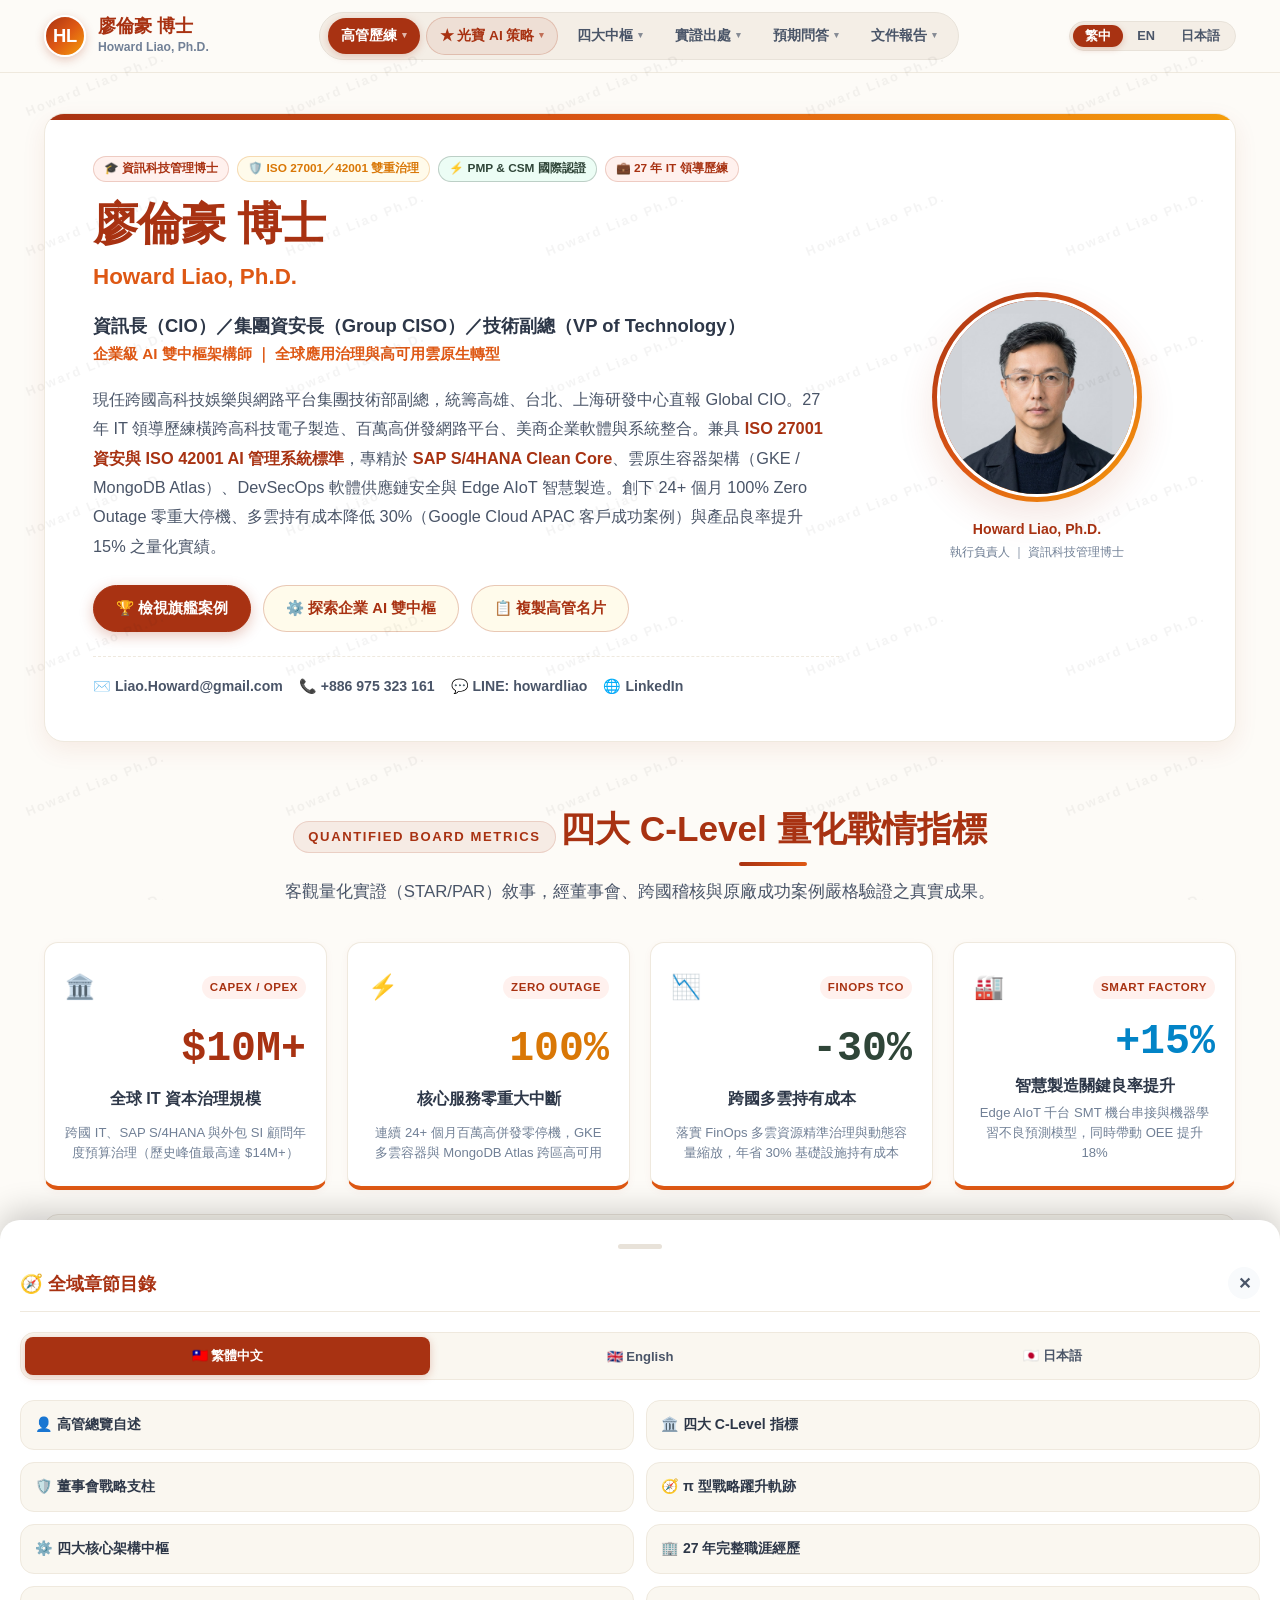
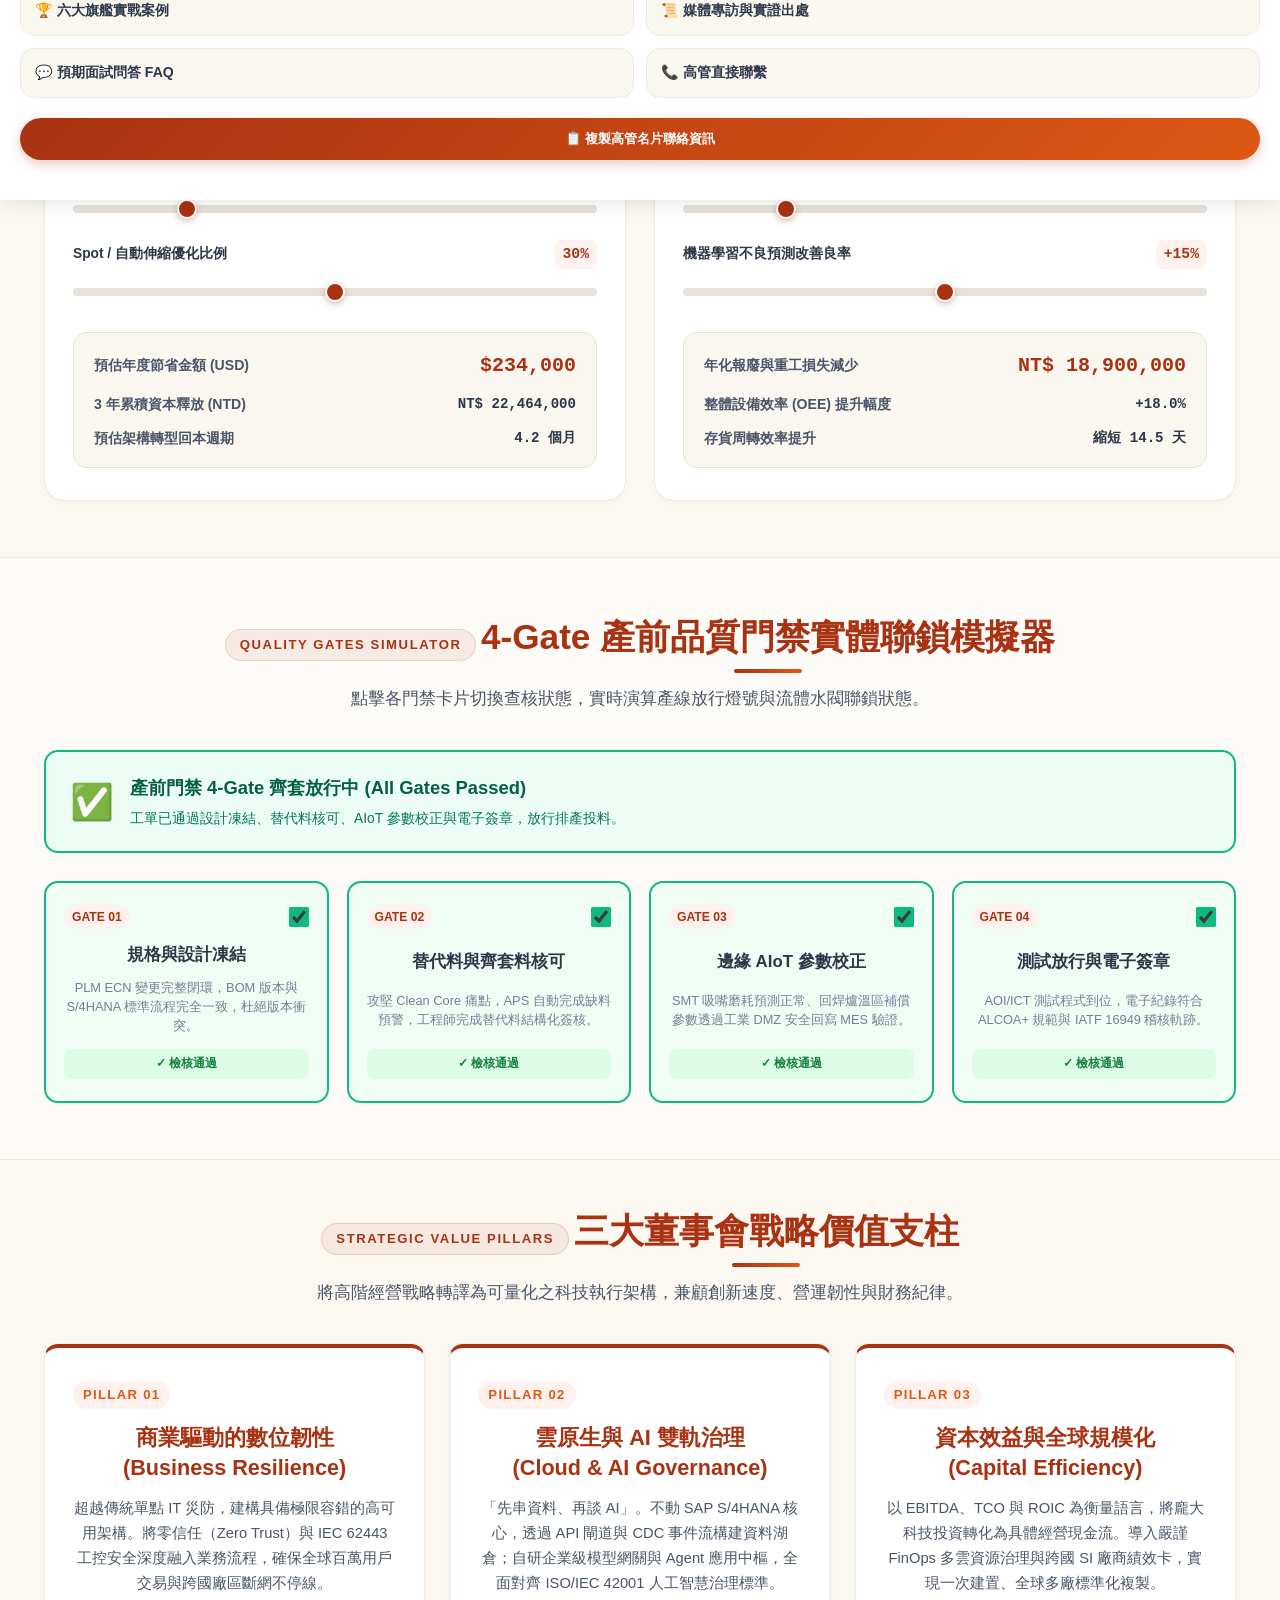
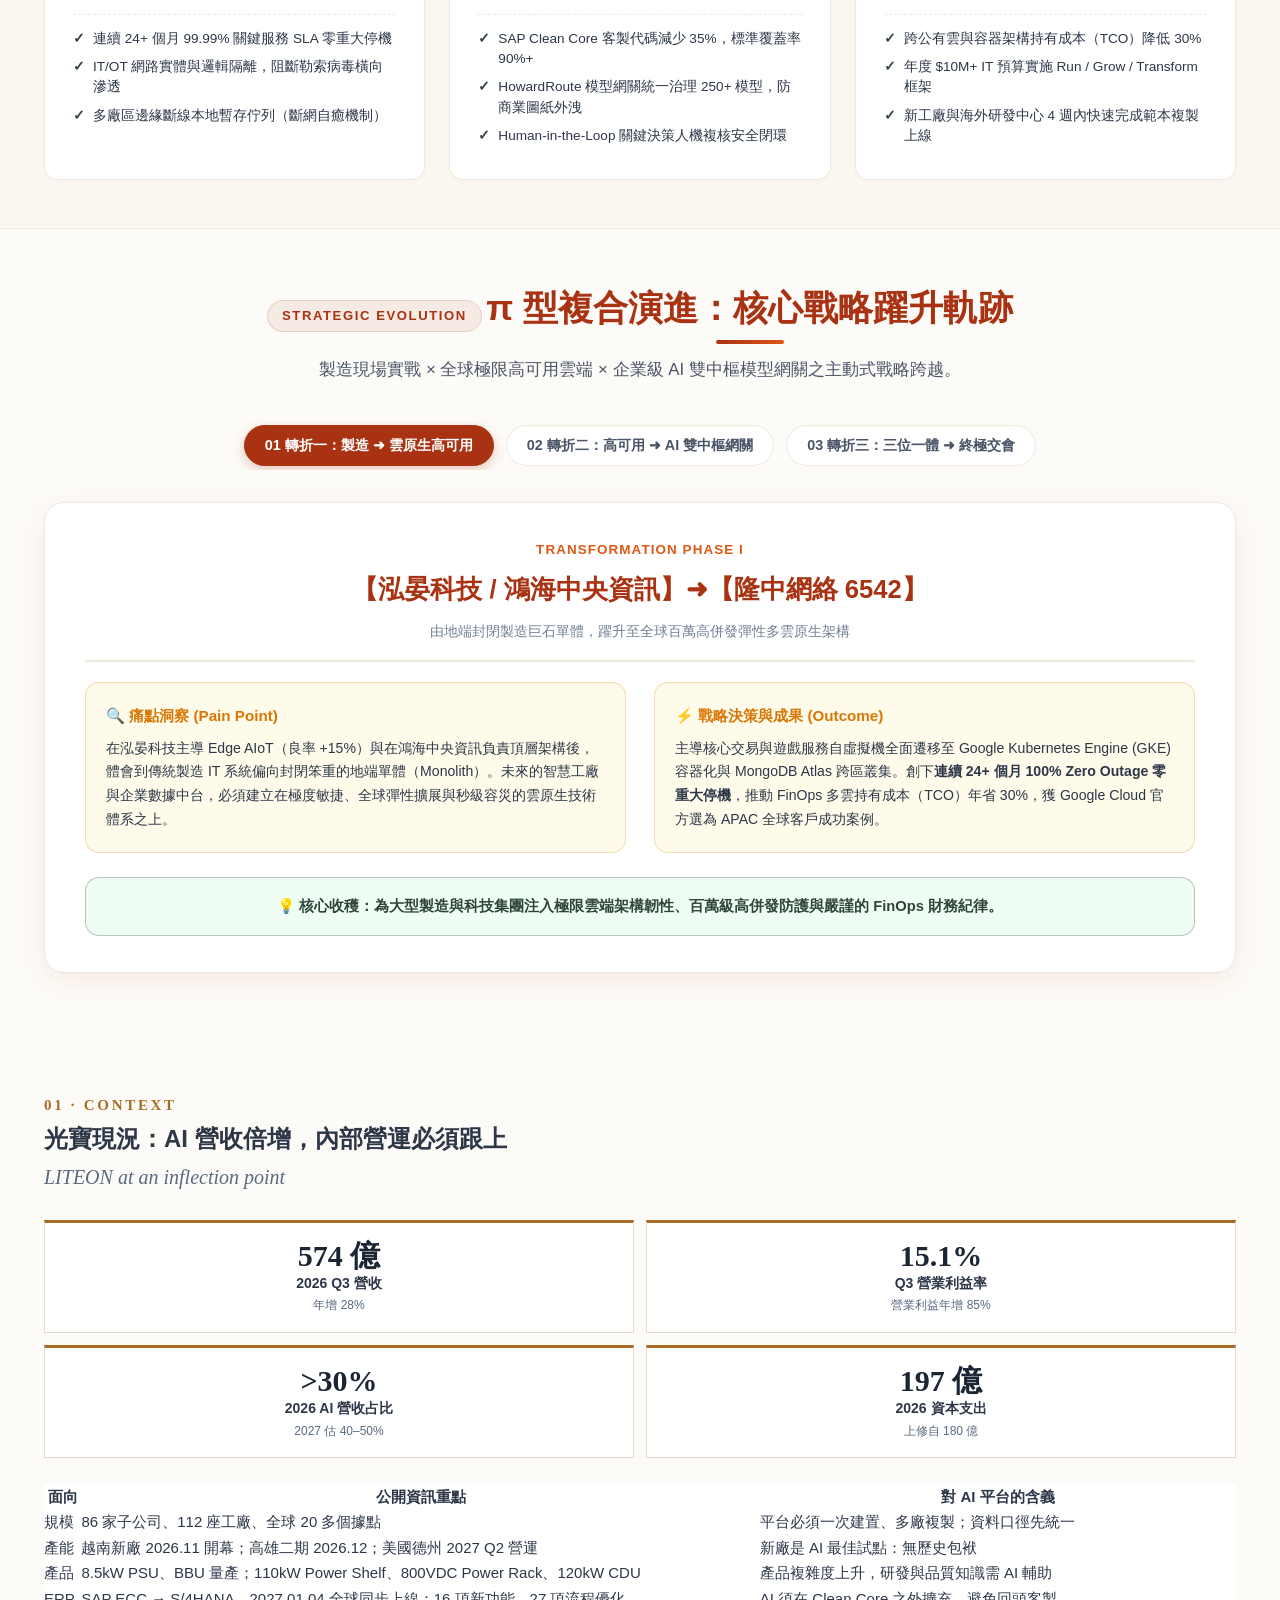
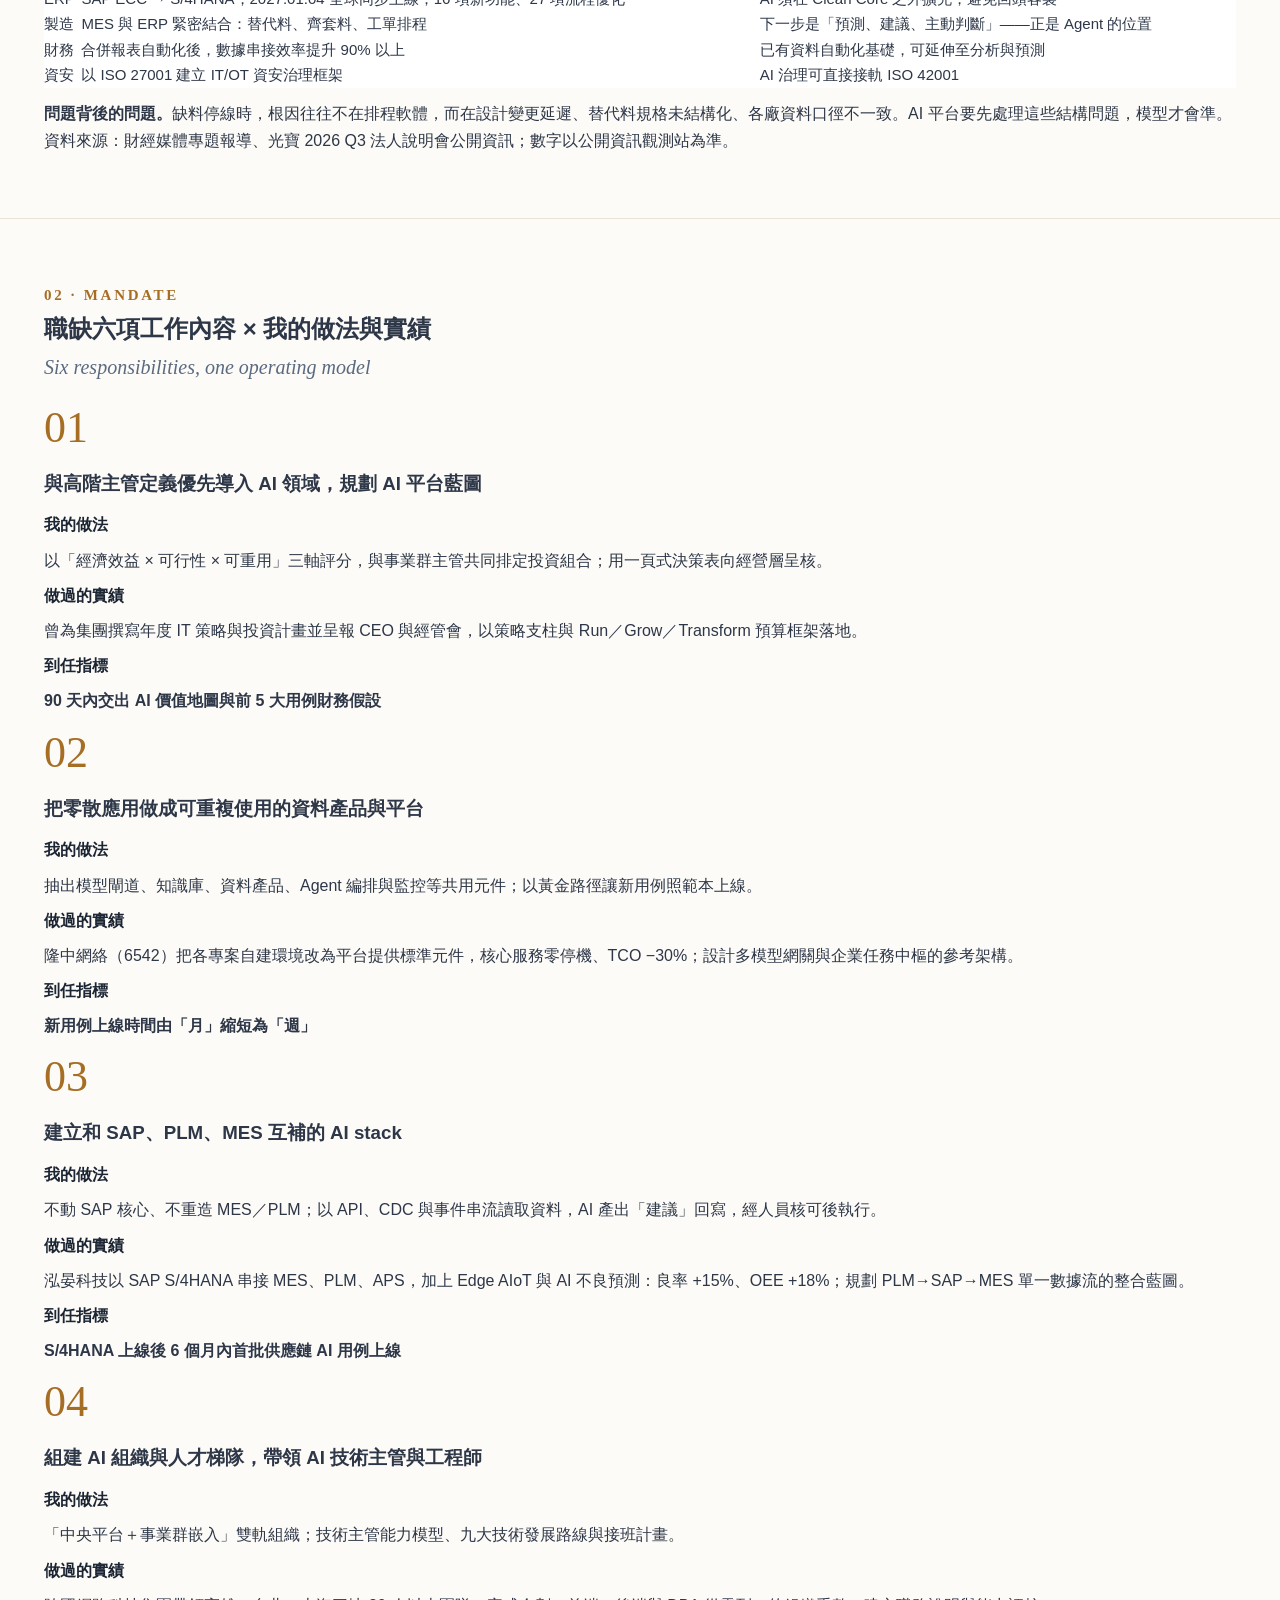
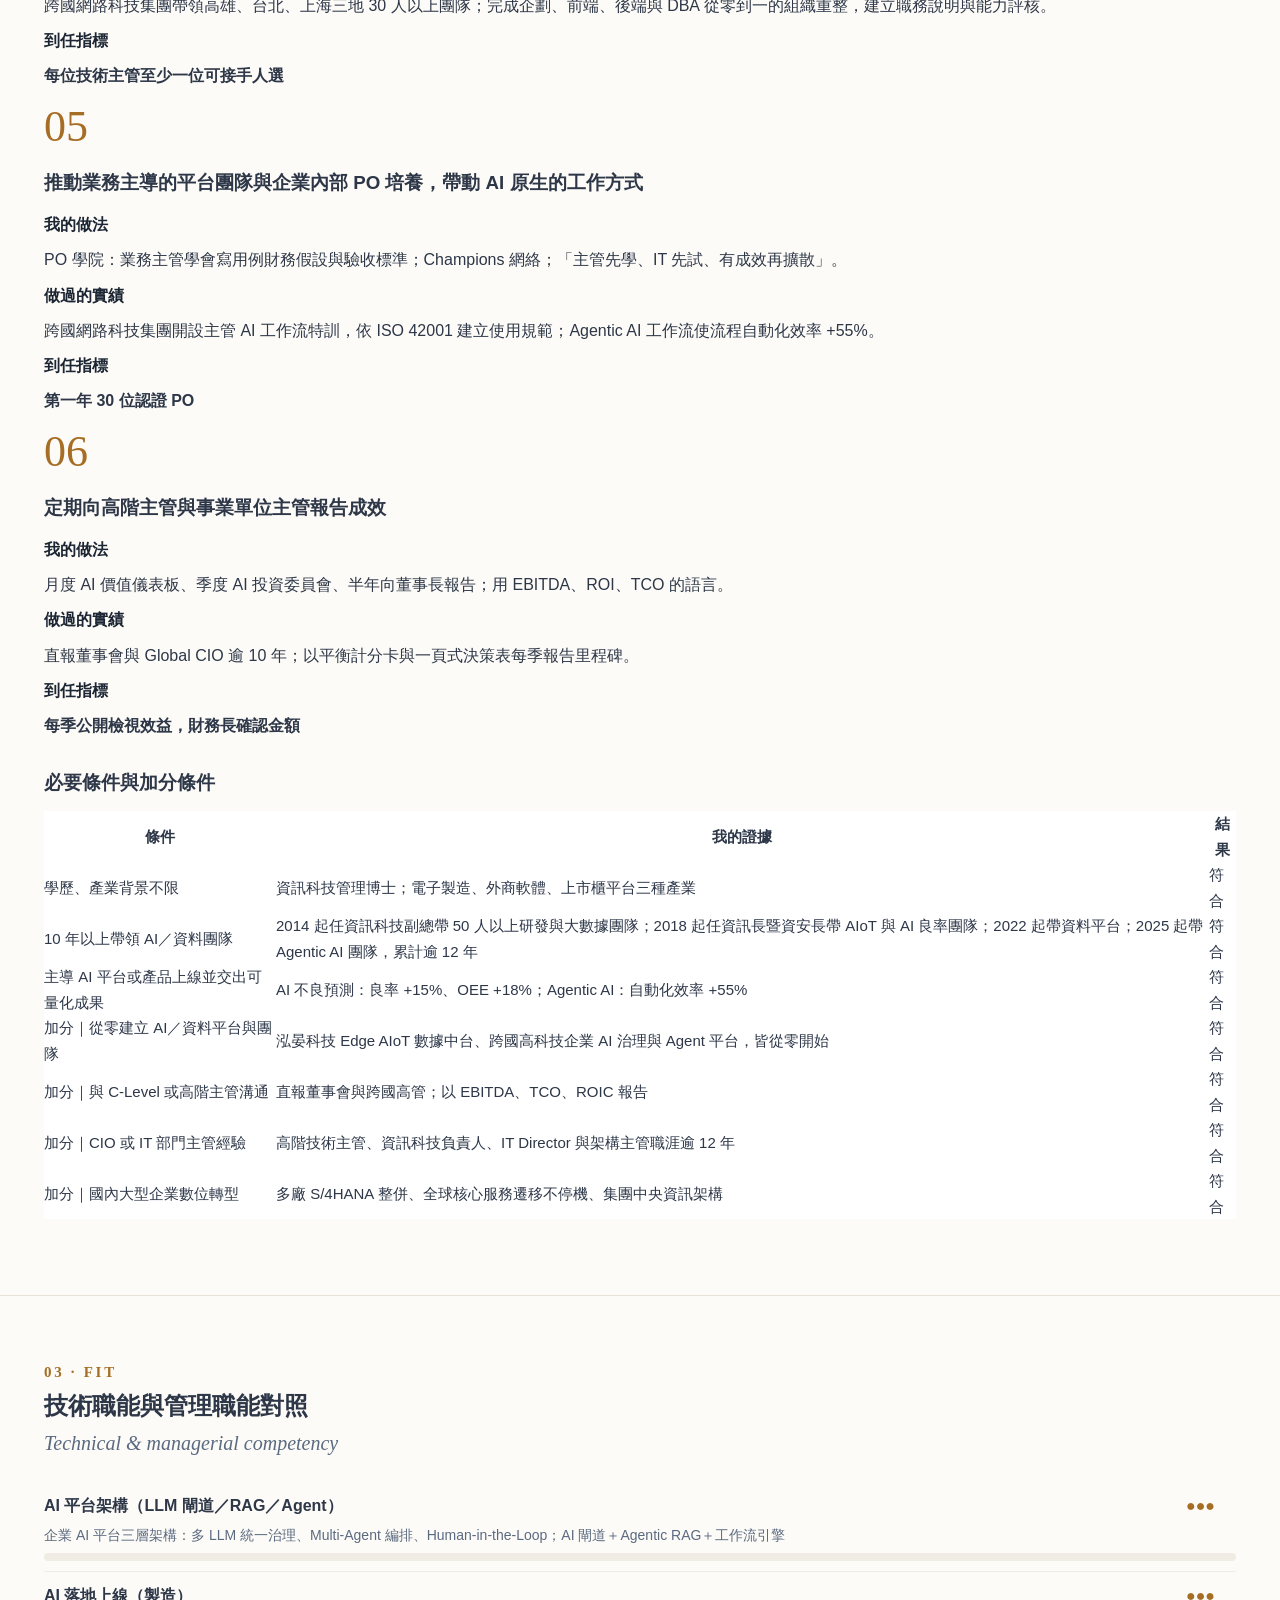
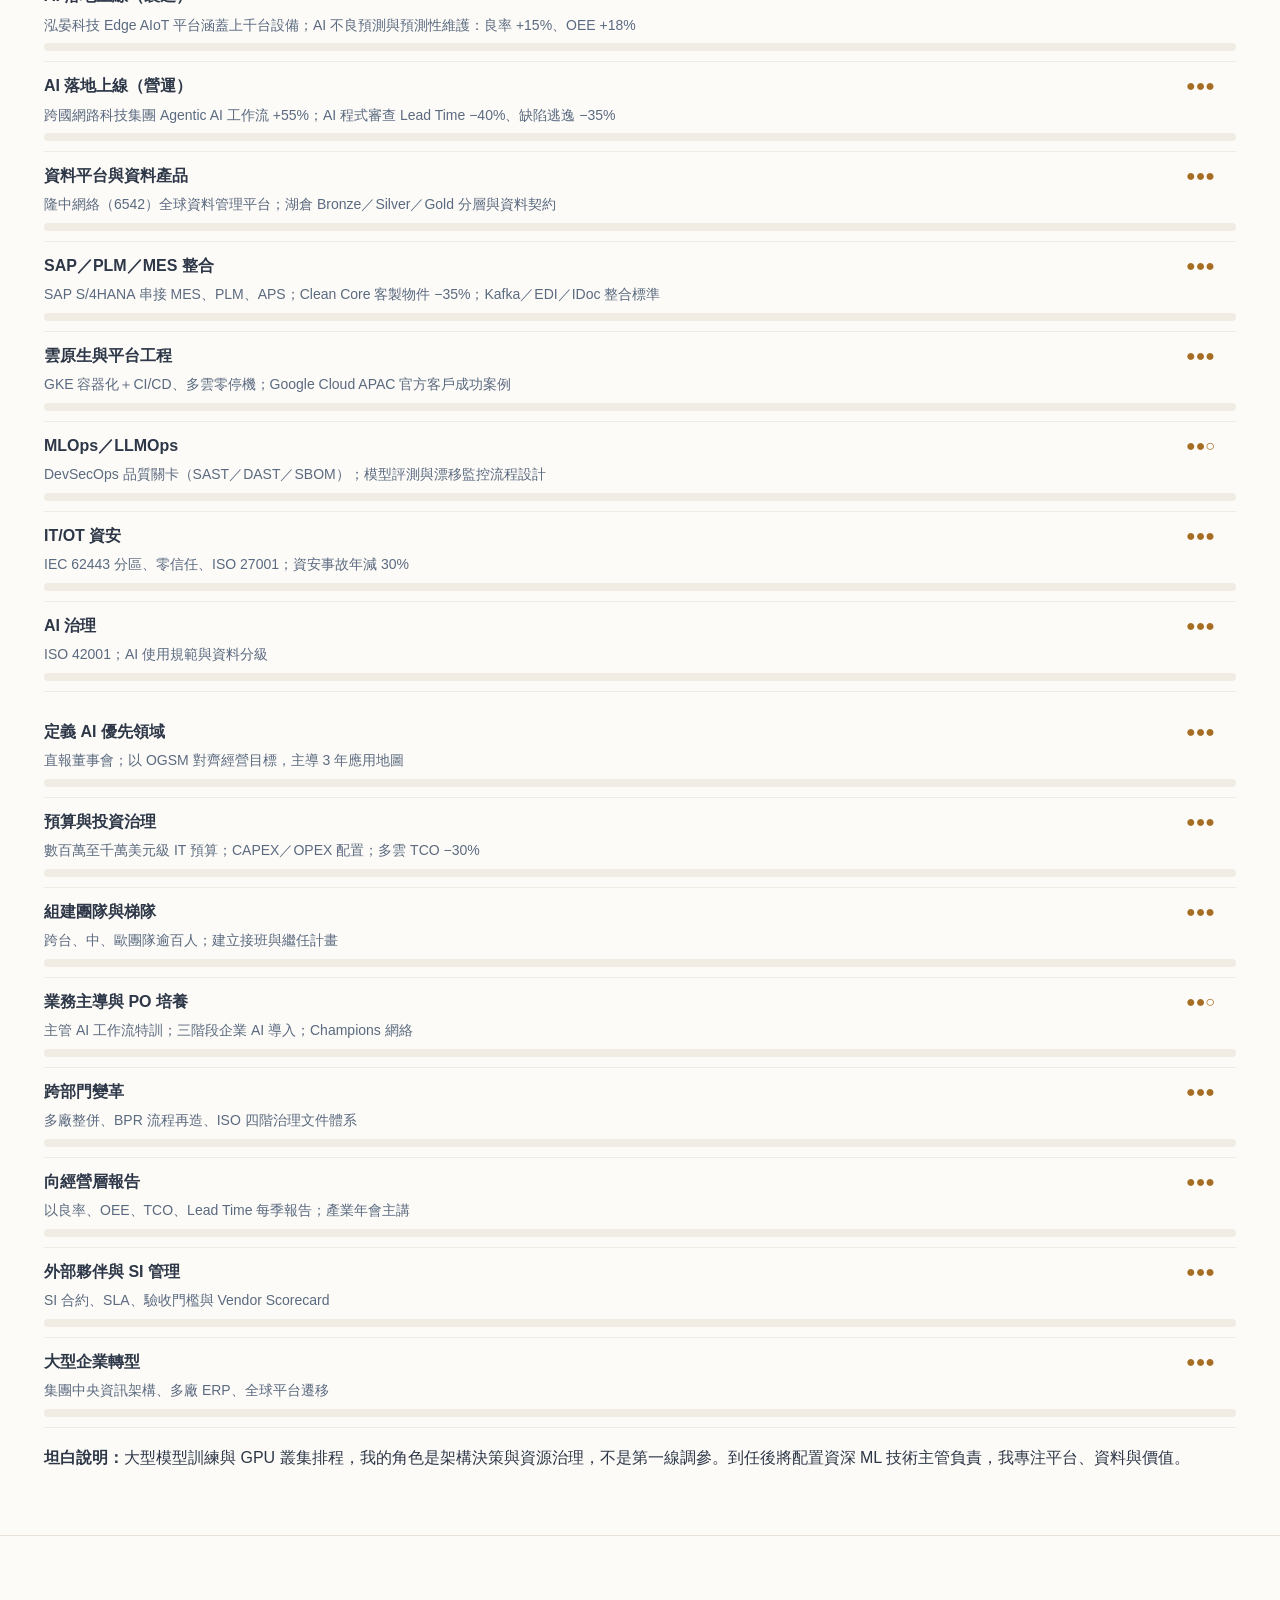
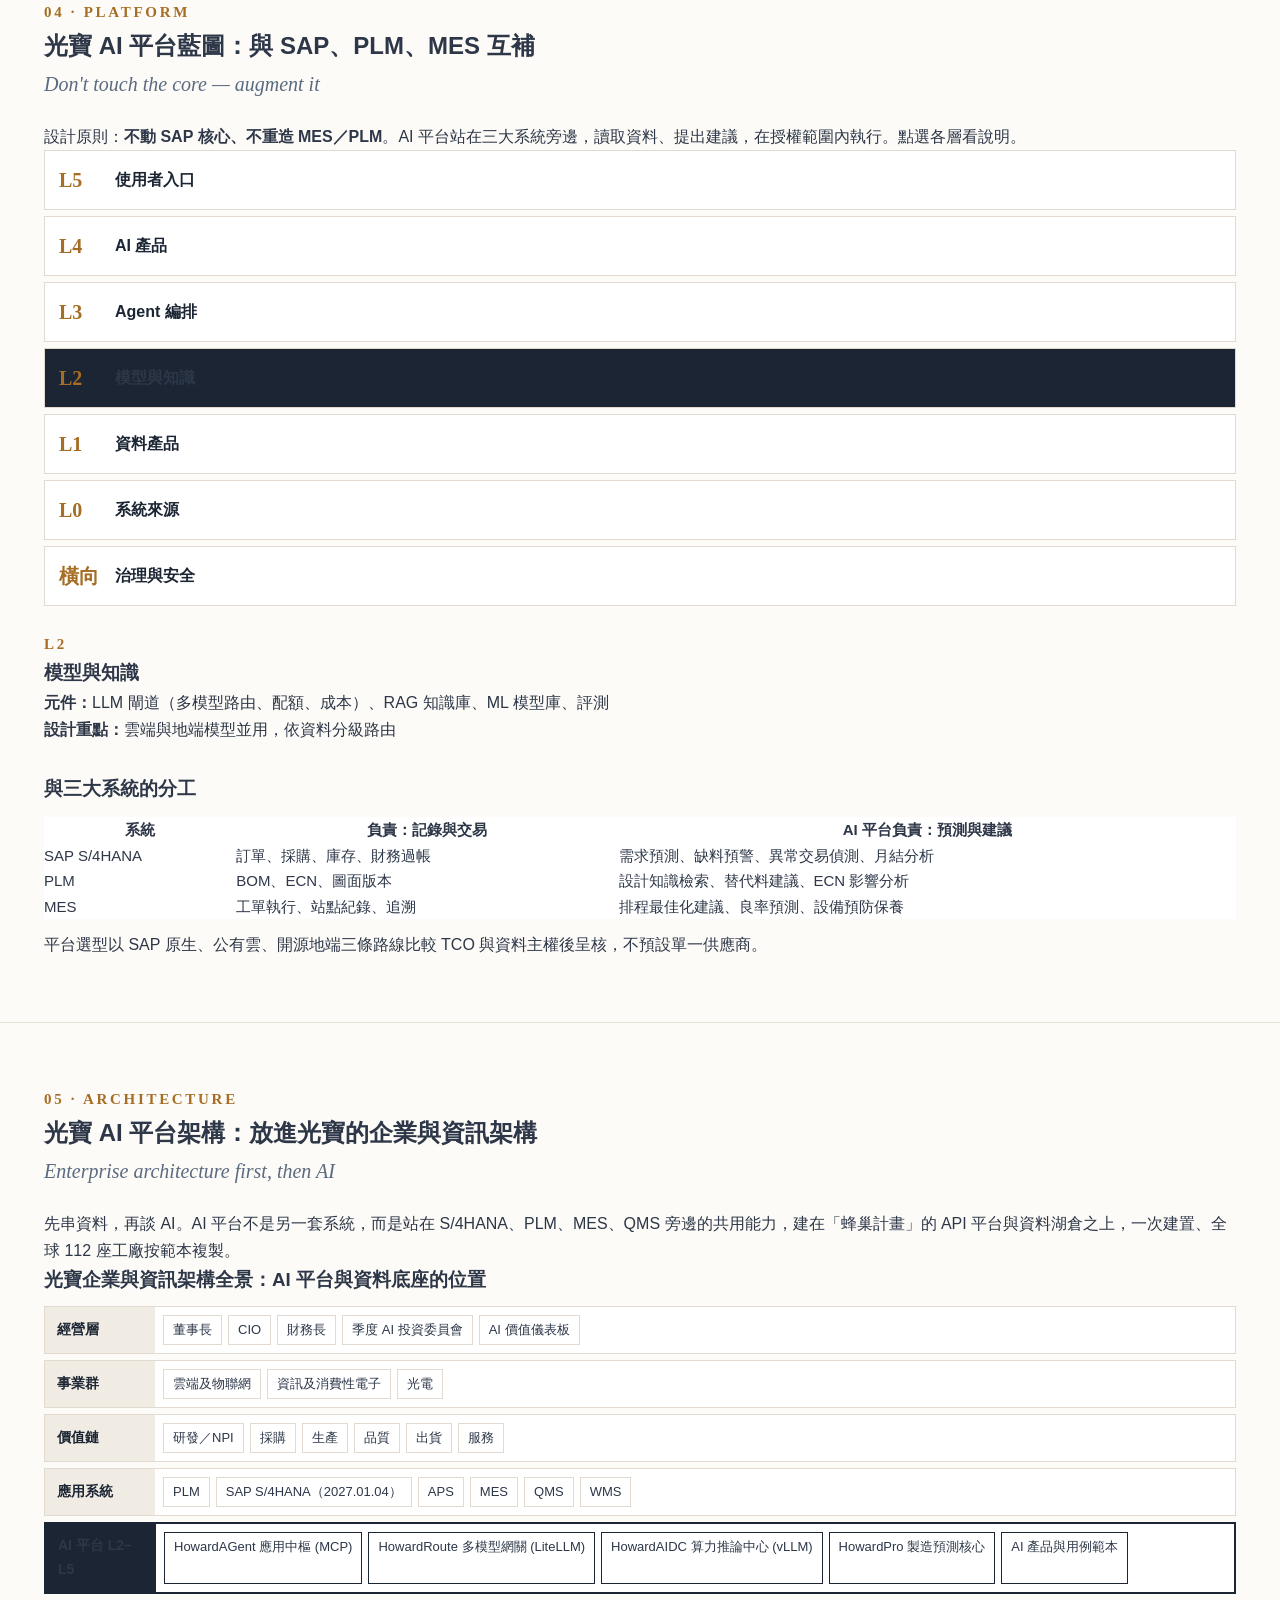
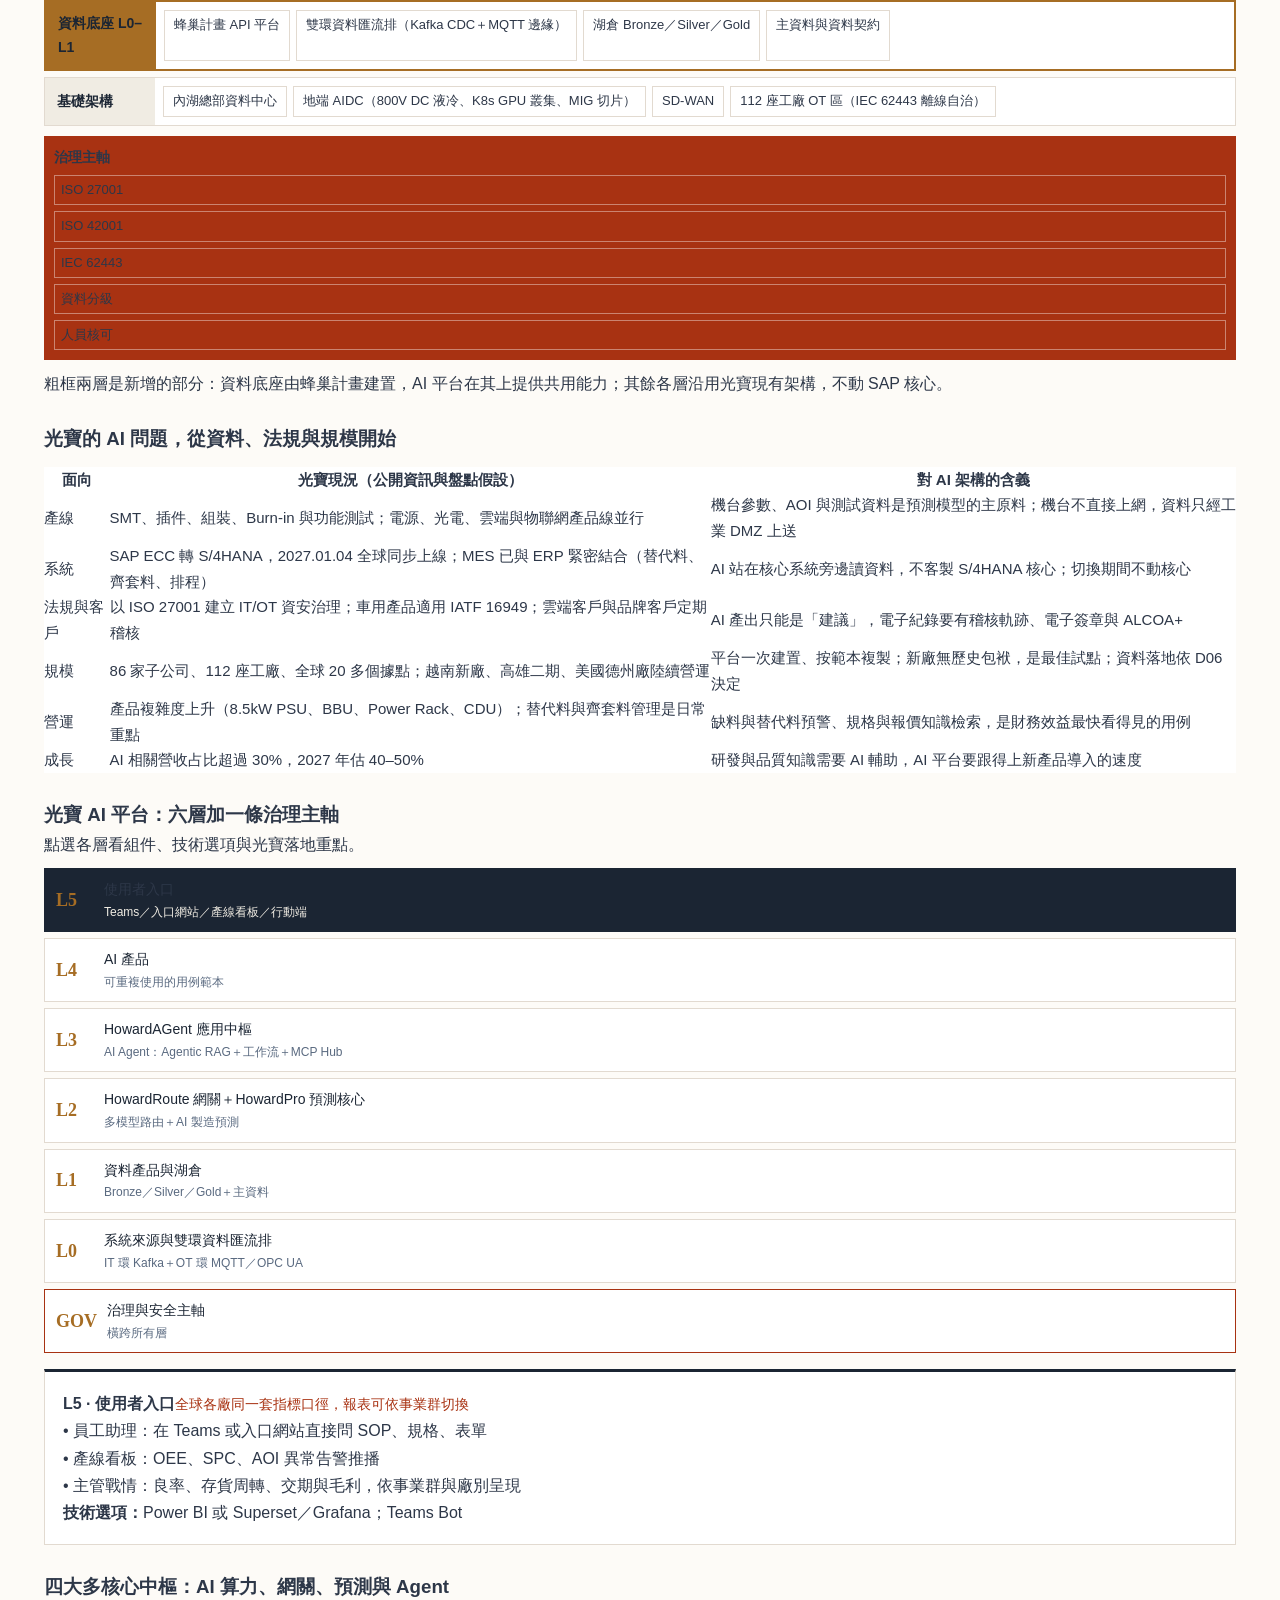
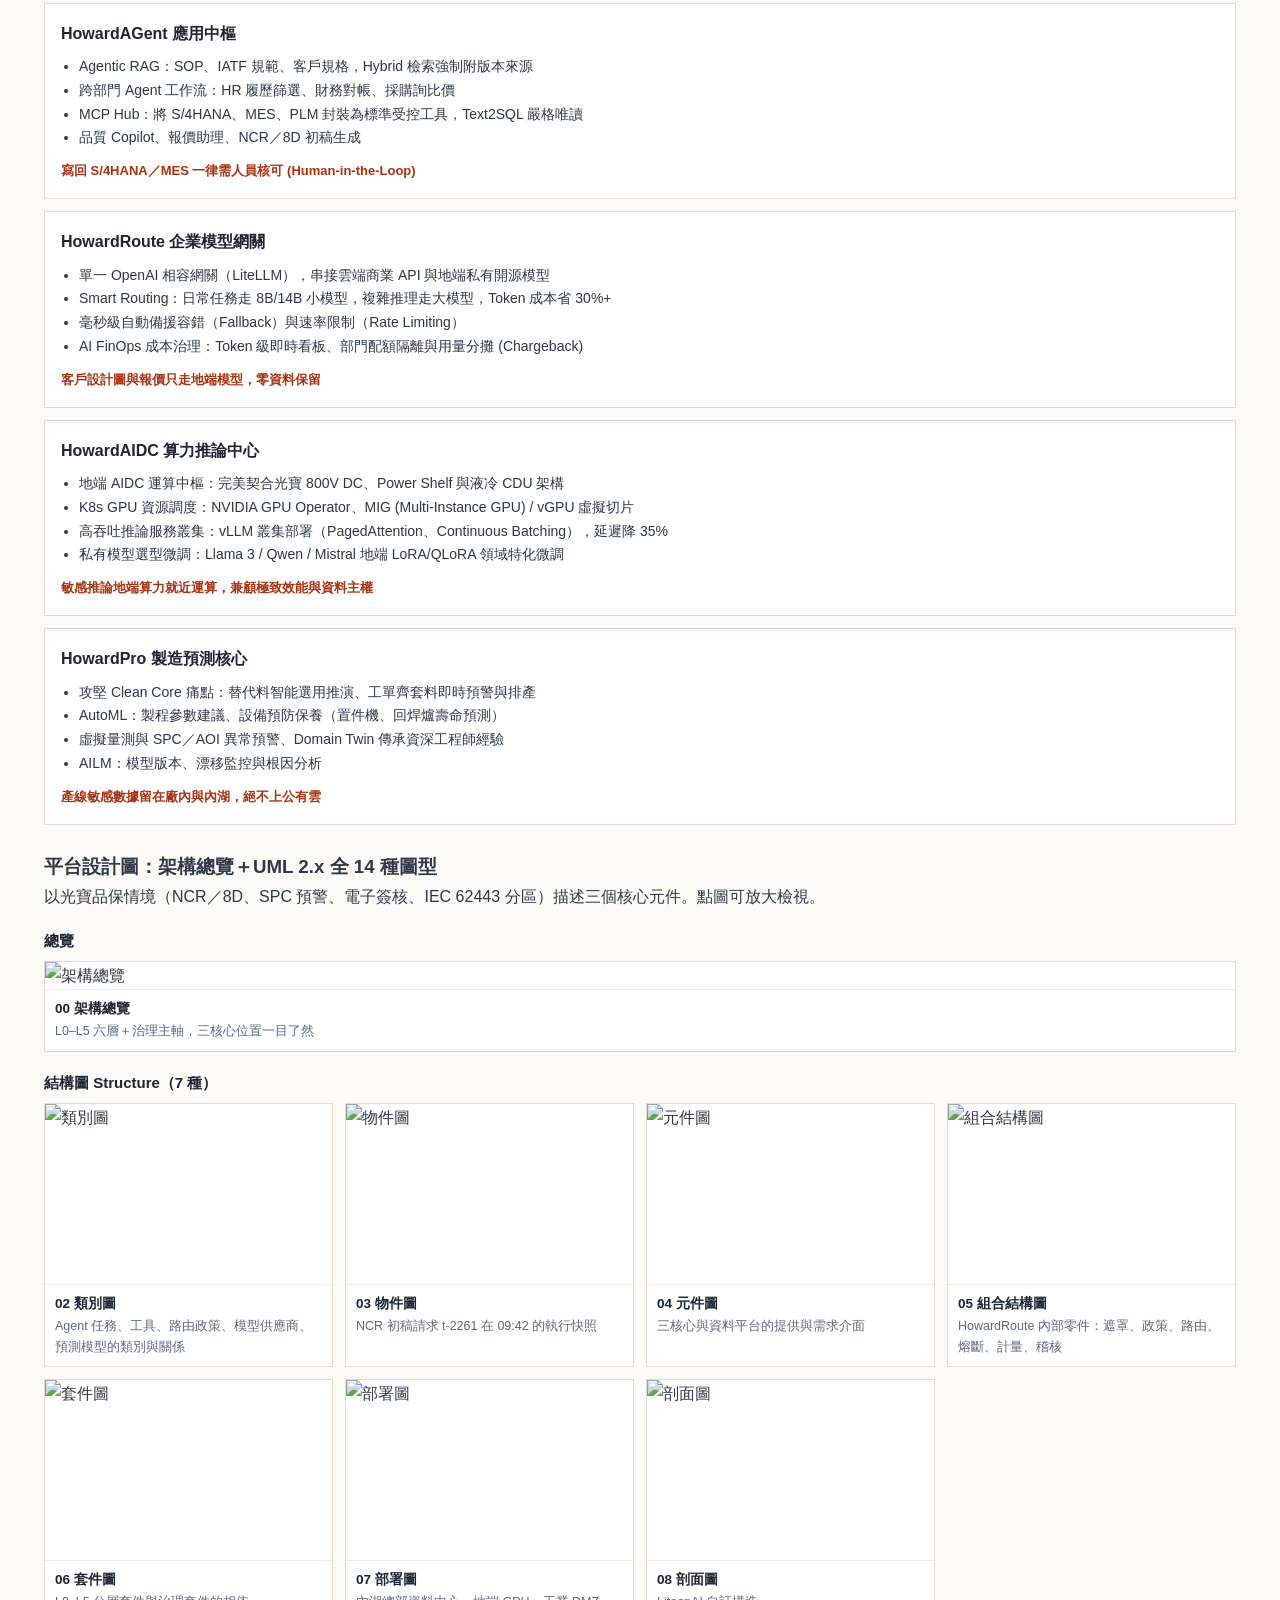
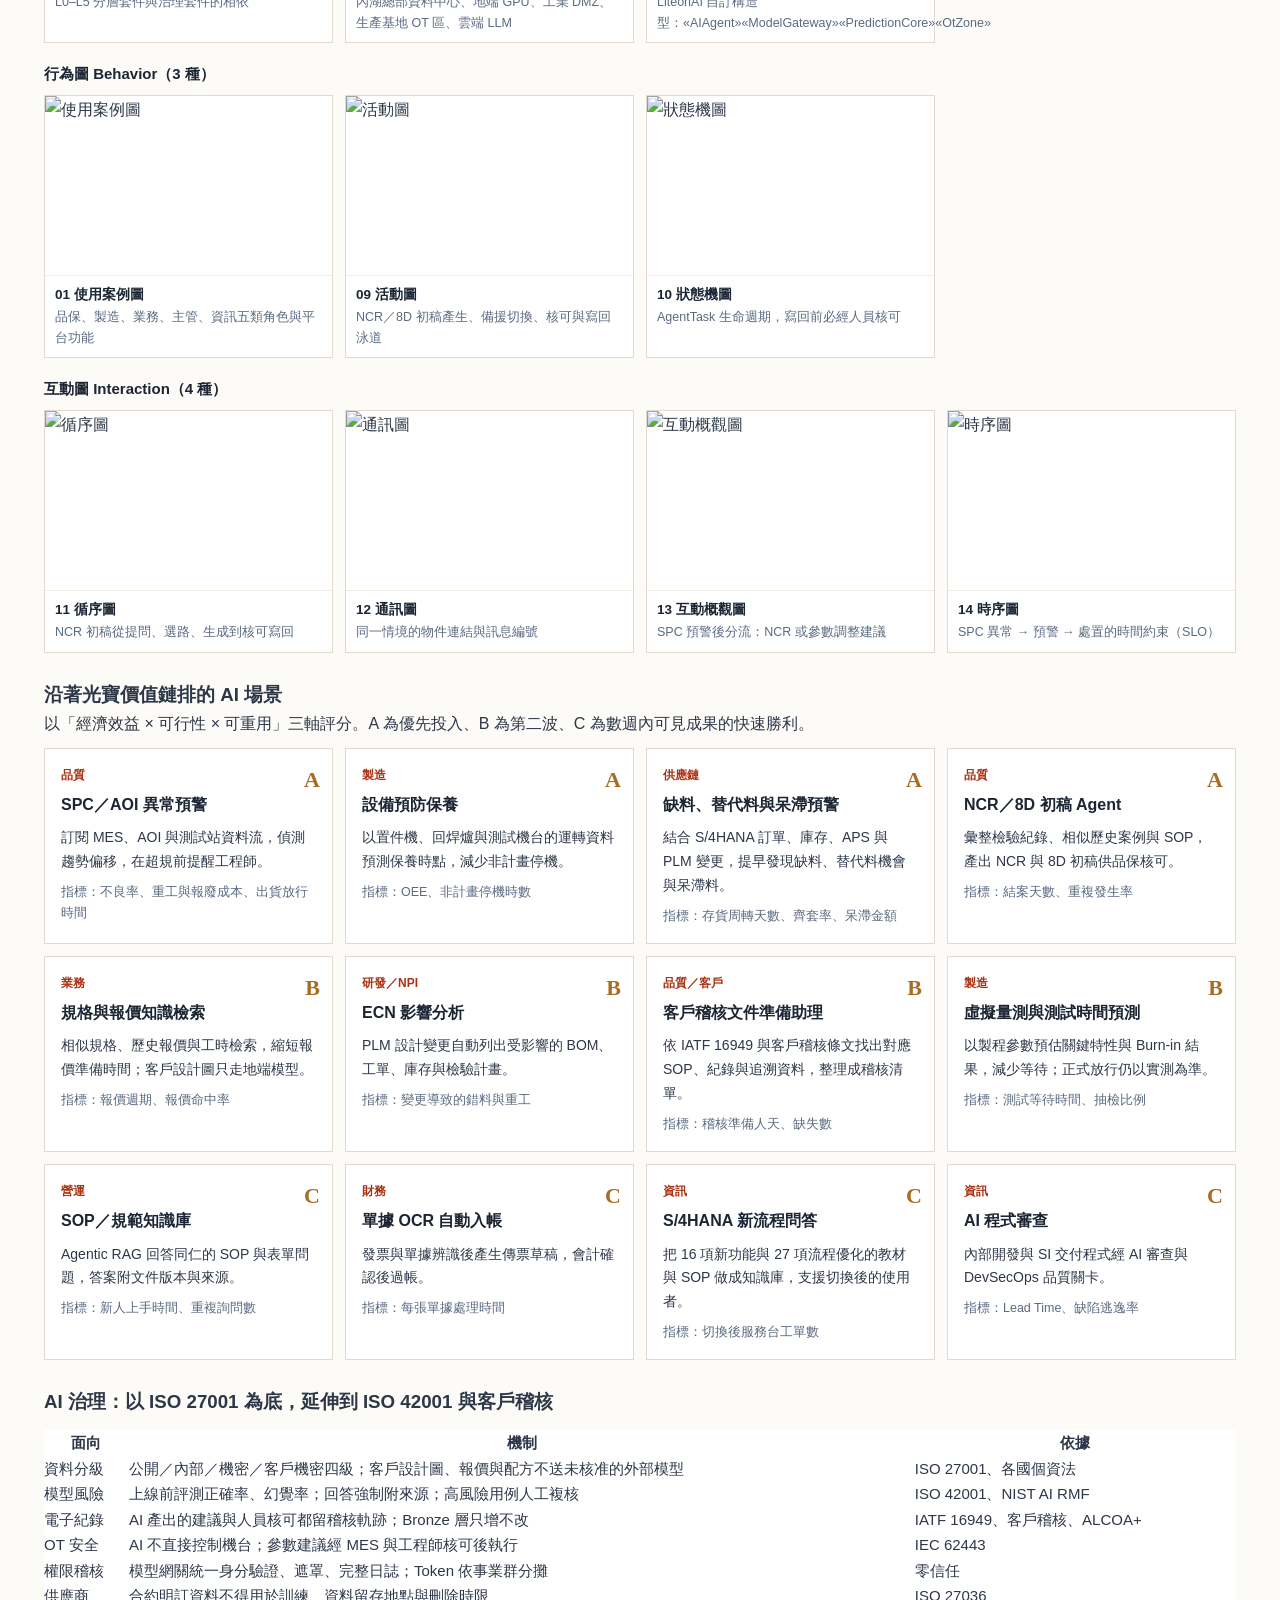
==== index.html @ 117380b2 "feat(liteon-ai): unify navigation into dropdowns and integrate complete Lite-On AI strategic dossier" ====
<!DOCTYPE html>
<html lang="zh-Hant">
<head>
  <meta charset="UTF-8">
  <meta name="viewport" content="width=device-width, initial-scale=1.0, viewport-fit=cover">
  <title>Howard Liao, Ph.D. (廖倫豪 博士) — Executive Portfolio & Leadership Dossier</title>
  <meta name="description" content="廖倫豪 博士 (Howard Liao, Ph.D.) 27 年 IT 歷練：資訊長 (CIO) / 集團資安長 (Group CISO) / 技術副總。專長 SAP S/4HANA Clean Core、多雲高可用 (Zero Outage)、FinOps (-30% TCO)、Edge AIoT (+15% 良率)、ISO 27001 / 42001 雙重治理與 Agentic AI。">
  <meta name="author" content="Howard Liao Ph.D.">
  <meta name="keywords" content="Howard Liao, 廖倫豪, CIO, CISO, CDAIO, AI 平台負責人, SAP S/4HANA, Clean Core, GKE, MongoDB Atlas, FinOps, ISO 27001, ISO 42001, Zero Trust">
  
  <!-- Open Graph / Meta -->
  <meta property="og:type" content="profile">
  <meta property="og:title" content="Howard Liao, Ph.D. (廖倫豪 博士) — Executive Portfolio & Leadership Dossier">
  <meta property="og:description" content="27 年跨國高科技製造、網路平台與企業系統治理歷練。米蘭風格高階數位履歷與架構戰情中心。">
  <meta property="og:image" content="assets/og_howard_liao.jpg">
  <meta property="og:url" content="https://howardliao.github.io/Portfolio01/">

  <!-- Favicon -->
  <link rel="icon" type="image/png" sizes="192x192" href="assets/icon-192.png">
  <link rel="apple-touch-icon" href="assets/icon-512.png">

  <style>
    /* ==========================================================================
       MILAN EDITORIAL & WARM AMBER DESIGN SYSTEM TOKENS
       ========================================================================== */
    :root {
      --bg-base: #FDFBF7;
      --bg-canvas: #FBF8F2;
      --bg-card: #FFFFFF;
      --bg-card-subtle: #FFFBEB;
      --bg-card-muted: #F8FAFC;
      
      --border-main: #EFE9DE;
      --border-subtle: #E8E2D9;
      --border-accent: #DE5814;
      --border-gold: #C8A96A;
      
      --text-primary: #2D3748;
      --text-secondary: #4A5568;
      --text-muted: #718096;
      --text-light: #94A3B8;
      
      --accent-rust: #A83212;
      --accent-orange: #DE5814;
      --accent-amber: #D97706;
      --accent-citrus: #EA580C;
      --accent-gold: #F59E0B;
      --accent-forest: #2F4538;
      --accent-blue: #0284C7;
      
      --shadow-sm: 0 2px 8px rgba(168, 50, 18, 0.04);
      --shadow-md: 0 8px 24px rgba(168, 50, 18, 0.08);
      --shadow-lg: 0 16px 36px rgba(168, 50, 18, 0.12);
      
      --font-sans: -apple-system, BlinkMacSystemFont, "PingFang TC", "Noto Sans TC", "Segoe UI", Roboto, "Helvetica Neue", Arial, sans-serif;
      --font-mono: "SF Mono", "Roboto Mono", Menlo, Consolas, "Courier New", monospace;
      
      --radius-sm: 8px;
      --radius-md: 14px;
      --radius-lg: 20px;
      --radius-full: 9999px;
    }

    /* Reset & Base */
    *, *::before, *::after {
      box-sizing: border-box;
      margin: 0;
      padding: 0;
    }
    
    html {
      scroll-behavior: smooth;
      font-size: 16px;
      background-color: var(--bg-base);
      color: var(--text-primary);
      text-rendering: optimizeLegibility;
      -webkit-font-smoothing: antialiased;
      -moz-osx-font-smoothing: grayscale;
    }

    body {
      font-family: var(--font-sans);
      line-height: 1.7;
      background: var(--bg-base);
      color: var(--text-primary);
      padding-bottom: 96px; /* Mobile Dock clearance */
      position: relative;
      overflow-x: hidden;
      width: 100%;
      max-width: 100vw;
      box-sizing: border-box;
    }

    /* High-density micro watermark */
    .watermark-overlay {
      position: fixed !important;
      top: 0 !important;
      left: 0 !important;
      width: 100vw !important;
      height: 100vh !important;
      pointer-events: none !important;
      z-index: 999999 !important;
      opacity: 0.048 !important;
      background-image: url("data:image/svg+xml,%3Csvg xmlns='http://www.w3.org/2000/svg' width='260' height='140' viewBox='0 0 260 140'%3E%3Ctext x='20' y='75' fill='%231C1917' font-family='-apple-system, BlinkMacSystemFont, Arial, sans-serif' font-weight='700' font-size='13' transform='rotate(-22 130 75)' letter-spacing='2'%3EHoward Liao Ph.D.%3C/text%3E%3C/svg%3E") !important;
    }

    /* Accessibility Skip Link */
    .skip-link {
      position: absolute;
      top: -60px;
      left: 16px;
      background: var(--accent-rust);
      color: #FFFFFF;
      padding: 10px 18px;
      z-index: 2147483647;
      border-radius: var(--radius-sm);
      text-decoration: none;
      font-weight: 700;
      transition: top 0.2s ease;
    }
    .skip-link:focus {
      top: 16px;
    }

    :focus-visible {
      outline: 3px solid var(--accent-orange) !important;
      outline-offset: 3px !important;
    }

    /* ==========================================================================
       CONTAINER & GRID UTILITIES
       ========================================================================== */
    .container {
      width: 100%;
      max-width: 1240px;
      margin: 0 auto;
      padding: 0 24px;
      box-sizing: border-box;
    }

    @media (max-width: 768px) {
      .container {
        padding: 0 12px;
      }
    }

    /* Alignment Rule */
    .text-center { text-align: center; }
    .text-right { text-align: right; }
    .text-left { text-align: left; }
    .font-mono { font-family: var(--font-mono); }

    /* Number Highlighting */
    .stat-number {
      font-family: var(--font-mono);
      font-weight: 800;
      letter-spacing: -0.03em;
      text-align: right;
    }

    /* Section Typography */
    .section-eyebrow {
      display: inline-flex;
      align-items: center;
      gap: 6px;
      font-size: 0.82rem;
      font-weight: 800;
      text-transform: uppercase;
      letter-spacing: 0.12em;
      color: var(--accent-rust);
      background: rgba(168, 50, 18, 0.08);
      padding: 4px 14px;
      border-radius: var(--radius-full);
      margin-bottom: 12px;
      border: 1px solid rgba(168, 50, 18, 0.15);
    }

    .section-title {
      font-size: 2.2rem;
      font-weight: 800;
      color: var(--accent-rust);
      margin-bottom: 12px;
      position: relative;
      display: inline-block;
      line-height: 1.3;
    }

    .section-title::after {
      content: "";
      display: block;
      width: 68px;
      height: 4px;
      background: linear-gradient(90deg, var(--accent-rust), var(--accent-orange));
      margin: 10px auto 0;
      border-radius: var(--radius-full);
    }

    .section-subtitle {
      font-size: 1.05rem;
      color: var(--text-secondary);
      max-width: 820px;
      margin: 0 auto 36px;
      line-height: 1.7;
    }

    /* ==========================================================================
       MASTHEAD NAVIGATION (DESKTOP & TABLET)
       ========================================================================== */
    .masthead {
      position: sticky;
      top: 0;
      z-index: 10000;
      background: rgba(253, 251, 247, 0.94);
      backdrop-filter: blur(18px);
      -webkit-backdrop-filter: blur(18px);
      border-bottom: 1px solid var(--border-main);
      transition: all 0.25s ease;
    }

    .masthead-inner {
      display: flex;
      align-items: center;
      justify-content: space-between;
      height: 72px;
      gap: 16px;
    }

    .masthead-brand {
      display: flex;
      align-items: center;
      gap: 12px;
      text-decoration: none;
      color: inherit;
    }

    .brand-avatar {
      width: 44px;
      height: 44px;
      border-radius: var(--radius-full);
      object-fit: cover;
      border: 2px solid var(--accent-orange);
      box-shadow: 0 2px 8px rgba(168, 50, 18, 0.15);
    }

    .brand-meta {
      display: flex;
      flex-direction: column;
    }

    .brand-name {
      font-size: 1.15rem;
      font-weight: 800;
      color: var(--accent-rust);
      line-height: 1.2;
    }

    .brand-title {
      font-size: 0.76rem;
      color: var(--text-muted);
      font-weight: 600;
    }

    /* Desktop Navigation Pills */
    .masthead-nav {
      display: flex;
      align-items: center;
      gap: 6px;
      background: rgba(239, 233, 222, 0.6);
      padding: 4px;
      border-radius: var(--radius-full);
      border: 1px solid var(--border-subtle);
    }

    .nav-pill {
      display: inline-flex;
      align-items: center;
      padding: 6px 14px;
      font-size: 0.86rem;
      font-weight: 700;
      color: var(--text-secondary);
      text-decoration: none;
      border-radius: var(--radius-full);
      transition: all 0.2s ease;
      white-space: nowrap;
    }

    .nav-pill:hover {
      color: var(--accent-rust);
      background: rgba(255, 255, 255, 0.8);
    }

    .nav-pill.active {
      color: #FFFFFF;
      background: var(--accent-rust);
      box-shadow: 0 2px 8px rgba(168, 50, 18, 0.25);
    }

    /* Language Switcher Pills */
    .lang-switcher {
      display: inline-flex;
      align-items: center;
      background: rgba(239, 233, 222, 0.7);
      border: 1px solid var(--border-subtle);
      border-radius: var(--radius-full);
      padding: 3px;
      gap: 2px;
      flex-shrink: 0;
    }

    .lang-btn {
      background: transparent;
      border: none;
      color: var(--text-secondary);
      font-size: 0.8rem;
      font-weight: 700;
      padding: 5px 12px;
      border-radius: var(--radius-full);
      cursor: pointer;
      transition: all 0.18s ease;
      white-space: nowrap;
      line-height: 1;
    }

    .lang-btn:hover {
      color: var(--accent-rust);
    }

    .lang-btn.active {
      background: var(--accent-rust);
      color: #FFFFFF;
      box-shadow: 0 2px 6px rgba(168, 50, 18, 0.25);
    }

    @media (max-width: 560px) {
      .lang-btn {
        padding: 4px 8px;
        font-size: 0.74rem;
      }
    }

    .drawer-lang-group {
      display: flex;
      gap: 8px;
      margin-bottom: 20px;
      padding: 4px;
      background: #FAF7F0;
      border-radius: var(--radius-md);
      border: 1px solid var(--border-main);
    }

    .drawer-lang-btn {
      flex: 1;
      padding: 10px 6px;
      border: none;
      border-radius: var(--radius-sm);
      font-size: 0.82rem;
      font-weight: 700;
      cursor: pointer;
      background: transparent;
      color: var(--text-secondary);
      transition: all 0.2s ease;
      text-align: center;
    }

    .drawer-lang-btn.active {
      background: var(--accent-rust);
      color: #FFFFFF;
      box-shadow: 0 2px 8px rgba(168, 50, 18, 0.25);
    }

    .masthead-actions {
      display: flex;
      align-items: center;
      gap: 8px;
      flex-shrink: 0;
    }

    .btn-action-primary {
      display: inline-flex;
      align-items: center;
      gap: 6px;
      background: linear-gradient(135deg, var(--accent-rust), var(--accent-orange));
      color: #FFFFFF;
      padding: 8px 16px;
      border-radius: var(--radius-full);
      font-size: 0.84rem;
      font-weight: 700;
      text-decoration: none;
      box-shadow: 0 4px 12px rgba(168, 50, 18, 0.25);
      border: none;
      cursor: pointer;
      transition: transform 0.15s ease, box-shadow 0.15s ease;
      white-space: nowrap;
      flex-shrink: 0;
    }

    .btn-action-primary:hover {
      transform: translateY(-1px);
      box-shadow: 0 6px 16px rgba(168, 50, 18, 0.35);
    }

    .btn-text-mobile {
      display: none;
    }

    .btn-nav-trigger {
      display: none;
      align-items: center;
      justify-content: center;
      gap: 4px;
      background: var(--accent-rust);
      color: #FFFFFF;
      border: none;
      padding: 7px 12px;
      border-radius: var(--radius-full);
      font-size: 0.86rem;
      font-weight: 800;
      cursor: pointer;
      min-height: 38px;
      box-shadow: 0 2px 8px rgba(168, 50, 18, 0.25);
      white-space: nowrap;
      flex-shrink: 0;
    }

    @media (max-width: 1080px) {
      .masthead-nav {
        display: none;
      }
      .btn-nav-trigger {
        display: inline-flex !important;
      }
    }

    @media (max-width: 560px) {
      .masthead-inner {
        height: 60px;
        gap: 6px;
      }
      .brand-avatar {
        width: 36px;
        height: 36px;
      }
      .brand-name {
        font-size: 0.96rem;
      }
      .brand-title {
        display: none !important;
      }
      .btn-text-full {
        display: none !important;
      }
      .btn-text-mobile {
        display: inline !important;
      }
      .btn-action-primary {
        padding: 5px 9px;
        font-size: 0.76rem;
      }
      .btn-nav-trigger {
        padding: 5px 10px;
        font-size: 0.78rem;
        min-height: 32px;
      }
    }

    /* ==========================================================================
       HERO SECTION (MILAN TWO-COLUMN BENTO)
       ========================================================================== */
    .hero-section {
      padding: 40px 0 32px;
    }

    .hero-bento {
      background: #FFFFFF;
      border: 1px solid var(--border-main);
      border-radius: var(--radius-lg);
      padding: 42px 48px;
      box-shadow: var(--shadow-md);
      position: relative;
      overflow: hidden;
    }

    .hero-bento::before {
      content: "";
      position: absolute;
      top: 0;
      left: 0;
      right: 0;
      height: 6px;
      background: linear-gradient(90deg, var(--accent-rust) 0%, var(--accent-orange) 50%, var(--accent-gold) 100%);
    }

    .hero-grid {
      display: grid;
      grid-template-columns: 1fr 300px;
      gap: 48px;
      align-items: center;
    }

    @media (max-width: 960px) {
      .hero-grid {
        grid-template-columns: 1fr;
        gap: 32px;
        text-align: center;
      }
      .hero-bento {
        padding: 32px 20px;
      }
    }

    @media (max-width: 600px) {
      .hero-name {
        font-size: 2.1rem !important;
      }
      .hero-name-en {
        font-size: 1.15rem !important;
      }
      .hero-roles {
        font-size: 0.95rem !important;
      }
      .hero-bento {
        padding: 24px 14px;
      }
    }

    .hero-badge-group {
      display: flex;
      flex-wrap: wrap;
      gap: 8px;
      margin-bottom: 16px;
    }

    @media (max-width: 960px) {
      .hero-badge-group {
        justify-content: center;
      }
    }

    .badge-pill {
      display: inline-flex;
      align-items: center;
      gap: 6px;
      font-size: 0.74rem;
      font-weight: 700;
      padding: 4px 10px;
      border-radius: var(--radius-full);
      white-space: normal;
      text-align: center;
      line-height: 1.35;
    }

    .badge-pill.rust {
      background: #FFF1EE;
      color: var(--accent-rust);
      border: 1px solid rgba(168, 50, 18, 0.2);
    }

    .badge-pill.amber {
      background: #FFFBEB;
      color: var(--accent-amber);
      border: 1px solid rgba(217, 119, 6, 0.25);
    }

    .badge-pill.forest {
      background: #ECFDF5;
      color: var(--accent-forest);
      border: 1px solid rgba(47, 69, 56, 0.25);
    }

    .hero-name {
      font-size: 2.8rem;
      font-weight: 900;
      color: var(--accent-rust);
      line-height: 1.15;
      margin-bottom: 8px;
      letter-spacing: -0.02em;
    }

    .hero-name-en {
      font-size: 1.4rem;
      font-weight: 700;
      color: var(--accent-orange);
      margin-bottom: 16px;
      font-family: var(--font-sans);
    }

    .hero-roles {
      font-size: 1.15rem;
      font-weight: 800;
      color: var(--text-primary);
      margin-bottom: 18px;
      line-height: 1.5;
    }

    .hero-lead-text {
      font-size: 1.02rem;
      color: var(--text-secondary);
      line-height: 1.8;
      margin-bottom: 24px;
    }

    .hero-lead-highlight {
      font-weight: 700;
      color: var(--accent-rust);
    }

    .hero-cta-group {
      display: flex;
      flex-wrap: wrap;
      gap: 12px;
      margin-bottom: 24px;
    }

    @media (max-width: 960px) {
      .hero-cta-group {
        justify-content: center;
      }
    }

    .btn-hero {
      display: inline-flex;
      align-items: center;
      gap: 8px;
      padding: 10px 22px;
      border-radius: var(--radius-full);
      font-size: 0.92rem;
      font-weight: 700;
      text-decoration: none;
      transition: all 0.18s ease;
      cursor: pointer;
    }

    .btn-hero-primary {
      background: var(--accent-rust);
      color: #FFFFFF;
      box-shadow: 0 4px 14px rgba(168, 50, 18, 0.28);
      border: 1px solid var(--accent-rust);
    }
    .btn-hero-primary:hover {
      background: #87250B;
      transform: translateY(-2px);
    }

    .btn-hero-secondary {
      background: var(--bg-card-subtle);
      color: var(--accent-rust);
      border: 1px solid rgba(168, 50, 18, 0.25);
    }
    .btn-hero-secondary:hover {
      background: #FEE7D8;
    }

    .hero-contact-list {
      display: flex;
      flex-wrap: wrap;
      gap: 16px;
      font-size: 0.88rem;
      color: var(--text-secondary);
      border-top: 1px dashed var(--border-main);
      padding-top: 18px;
    }

    @media (max-width: 960px) {
      .hero-contact-list {
        justify-content: center;
      }
    }

    .hero-contact-item {
      display: inline-flex;
      align-items: center;
      gap: 6px;
      color: var(--text-secondary);
      text-decoration: none;
      font-weight: 600;
    }

    .hero-contact-item:hover {
      color: var(--accent-orange);
    }

    /* Hero Portrait Card */
    .hero-portrait-card {
      display: flex;
      flex-direction: column;
      align-items: center;
      text-align: center;
    }

    .portrait-wrapper {
      position: relative;
      width: 210px;
      height: 210px;
      border-radius: var(--radius-full);
      padding: 5px;
      background: linear-gradient(135deg, var(--accent-rust), var(--accent-orange), var(--accent-gold));
      box-shadow: var(--shadow-lg);
      margin-bottom: 16px;
      overflow: hidden;
    }

    .portrait-img {
      width: 100%;
      height: 100%;
      border-radius: var(--radius-full);
      object-fit: cover;
      object-position: center center;
      background: #E4EBEE;
      border: 3px solid #FFFFFF;
      display: block;
    }

    .portrait-badge-verified {
      position: absolute;
      bottom: 8px;
      right: 12px;
      background: #FFFFFF;
      color: var(--accent-forest);
      padding: 4px 10px;
      border-radius: var(--radius-full);
      font-size: 0.72rem;
      font-weight: 800;
      border: 1px solid rgba(47, 69, 56, 0.25);
      box-shadow: 0 4px 12px rgba(0, 0, 0, 0.1);
      display: inline-flex;
      align-items: center;
      gap: 4px;
    }

    .portrait-caption {
      font-size: 0.88rem;
      font-weight: 800;
      color: var(--accent-rust);
    }

    .portrait-subcaption {
      font-size: 0.76rem;
      color: var(--text-muted);
    }

    /* ==========================================================================
       FOUR C-LEVEL BENTO METRICS GRID (HUNTER BENTO)
       ========================================================================== */
    .metrics-section {
      padding: 32px 0 48px;
    }

    .metrics-grid {
      display: grid;
      grid-template-columns: repeat(4, 1fr);
      gap: 20px;
      margin-bottom: 24px;
    }

    @media (max-width: 992px) {
      .metrics-grid {
        grid-template-columns: repeat(2, 1fr);
      }
    }

    @media (max-width: 600px) {
      .metrics-grid {
        grid-template-columns: 1fr !important;
      }
    }

    .metric-card {
      background: #FFFFFF;
      border: 1px solid var(--border-main);
      border-radius: var(--radius-md);
      padding: 24px 20px;
      box-shadow: var(--shadow-sm);
      position: relative;
      overflow: hidden;
      display: flex;
      flex-direction: column;
      justify-content: space-between;
      transition: transform 0.2s ease, box-shadow 0.2s ease;
      border-bottom: 4px solid var(--accent-orange);
    }

    .metric-card:hover {
      transform: translateY(-3px);
      box-shadow: var(--shadow-md);
    }

    .metric-header {
      display: flex;
      align-items: center;
      justify-content: space-between;
      margin-bottom: 12px;
    }

    .metric-icon {
      font-size: 1.5rem;
    }

    .metric-tag {
      font-size: 0.72rem;
      font-weight: 800;
      color: var(--accent-rust);
      background: #FFF1EE;
      padding: 2px 8px;
      border-radius: var(--radius-full);
      letter-spacing: 0.05em;
    }

    .metric-val-wrap {
      margin-bottom: 8px;
      text-align: right;
    }

    .metric-val {
      font-size: 2.6rem;
      font-weight: 900;
      line-height: 1.05;
      color: var(--accent-rust);
      font-family: var(--font-mono);
    }

    .metric-val.amber {
      color: var(--accent-amber);
    }
    .metric-val.forest {
      color: var(--accent-forest);
    }
    .metric-val.blue {
      color: var(--accent-blue);
    }

    .metric-title {
      font-size: 1.02rem;
      font-weight: 800;
      color: var(--text-primary);
      margin-bottom: 4px;
      text-align: center;
    }

    .metric-desc {
      font-size: 0.82rem;
      color: var(--text-muted);
      line-height: 1.5;
      text-align: center;
    }

    /* Sub-metrics Strip */
    .submetrics-strip {
      display: grid;
      grid-template-columns: repeat(3, 1fr);
      gap: 16px;
      background: #FAF7F0;
      border: 1px solid var(--border-subtle);
      border-radius: var(--radius-md);
      padding: 18px 24px;
    }

    @media (max-width: 768px) {
      .submetrics-strip {
        grid-template-columns: 1fr;
        gap: 12px;
        padding: 16px;
      }
    }

    .submetric-item {
      display: flex;
      align-items: center;
      justify-content: space-between;
      padding: 8px 12px;
      background: #FFFFFF;
      border-radius: var(--radius-sm);
      border: 1px solid var(--border-main);
    }

    .submetric-label {
      font-size: 0.86rem;
      font-weight: 700;
      color: var(--text-secondary);
    }

    .submetric-val {
      font-size: 1.25rem;
      font-weight: 800;
      font-family: var(--font-mono);
      color: var(--accent-rust);
      text-align: right;
    }

    /* ==========================================================================
       THREE STRATEGIC PILLARS (BOARD VALUE PROPOSITIONS)
       ========================================================================== */
    .pillars-section {
      padding: 48px 0;
      background: var(--bg-canvas);
      border-top: 1px solid var(--border-main);
      border-bottom: 1px solid var(--border-main);
    }

    .pillars-grid {
      display: grid;
      grid-template-columns: repeat(3, 1fr);
      gap: 24px;
    }

    @media (max-width: 960px) {
      .pillars-grid {
        grid-template-columns: 1fr;
      }
    }

    .pillar-card {
      background: #FFFFFF;
      border: 1px solid var(--border-main);
      border-radius: var(--radius-md);
      padding: 32px 28px;
      box-shadow: var(--shadow-sm);
      position: relative;
      border-top: 4px solid var(--accent-rust);
    }

    .pillar-num {
      display: inline-block;
      font-size: 0.82rem;
      font-weight: 900;
      letter-spacing: 0.1em;
      color: var(--accent-orange);
      background: #FFF1EE;
      padding: 3px 10px;
      border-radius: var(--radius-full);
      margin-bottom: 14px;
    }

    .pillar-heading {
      font-size: 1.35rem;
      font-weight: 800;
      color: var(--accent-rust);
      margin-bottom: 12px;
      line-height: 1.4;
      text-align: center;
    }

    .pillar-body {
      font-size: 0.92rem;
      color: var(--text-secondary);
      line-height: 1.7;
      margin-bottom: 18px;
      text-align: center;
    }

    .pillar-list {
      list-style: none;
      display: flex;
      flex-direction: column;
      gap: 8px;
      border-top: 1px dashed var(--border-main);
      padding-top: 14px;
    }

    .pillar-list-item {
      font-size: 0.85rem;
      color: var(--text-primary);
      display: flex;
      align-items: flex-start;
      gap: 8px;
      line-height: 1.5;
    }

    .pillar-list-item::before {
      content: "✓";
      color: var(--accent-forest);
      font-weight: 900;
      flex-shrink: 0;
    }

    /* ==========================================================================
       PI-LEADER STRATEGIC STEPPER (CAREER EVOLUTION)
       ========================================================================== */
    .stepper-section {
      padding: 56px 0;
    }

    .stepper-nav {
      display: flex;
      justify-content: center;
      gap: 12px;
      margin-bottom: 32px;
      overflow-x: auto;
      white-space: nowrap;
      padding: 4px;
      -webkit-overflow-scrolling: touch;
    }

    .stepper-tab {
      background: #FFFFFF;
      border: 1px solid var(--border-main);
      padding: 10px 20px;
      border-radius: var(--radius-full);
      font-size: 0.9rem;
      font-weight: 700;
      color: var(--text-secondary);
      cursor: pointer;
      transition: all 0.2s ease;
      display: inline-flex;
      align-items: center;
      gap: 8px;
    }

    .stepper-tab:hover {
      border-color: var(--accent-orange);
      color: var(--accent-rust);
    }

    .stepper-tab.active {
      background: var(--accent-rust);
      color: #FFFFFF;
      border-color: var(--accent-rust);
      box-shadow: 0 4px 12px rgba(168, 50, 18, 0.25);
    }

    .stepper-card {
      background: #FFFFFF;
      border: 1px solid var(--border-main);
      border-radius: var(--radius-lg);
      padding: 36px 40px;
      box-shadow: var(--shadow-md);
      position: relative;
    }

    @media (max-width: 768px) {
      .stepper-card {
        padding: 24px 18px;
      }
    }

    .step-content {
      display: none;
    }
    .step-content.active {
      display: block;
      animation: fadeIn 0.3s ease forwards;
    }

    @keyframes fadeIn {
      from { opacity: 0; transform: translateY(6px); }
      to { opacity: 1; transform: translateY(0); }
    }

    .step-header {
      border-bottom: 2px solid var(--border-main);
      padding-bottom: 16px;
      margin-bottom: 20px;
      text-align: center;
    }

    .step-tagline {
      font-size: 0.84rem;
      font-weight: 800;
      color: var(--accent-orange);
      letter-spacing: 0.08em;
      text-transform: uppercase;
      margin-bottom: 6px;
    }

    .step-title {
      font-size: 1.6rem;
      font-weight: 800;
      color: var(--accent-rust);
      margin-bottom: 8px;
    }

    .step-body-grid {
      display: grid;
      grid-template-columns: 1fr 1fr;
      gap: 28px;
      margin-bottom: 24px;
    }

    @media (max-width: 768px) {
      .step-body-grid {
        grid-template-columns: 1fr;
        gap: 18px;
      }
    }

    .step-box {
      background: var(--bg-card-subtle);
      border: 1px solid rgba(217, 119, 6, 0.25);
      border-radius: var(--radius-md);
      padding: 20px;
    }

    .step-box-title {
      font-size: 0.95rem;
      font-weight: 800;
      color: var(--accent-amber);
      margin-bottom: 8px;
      display: flex;
      align-items: center;
      gap: 6px;
    }

    .step-box-text {
      font-size: 0.88rem;
      color: var(--text-primary);
      line-height: 1.7;
    }

    .step-takeaway {
      background: #F0FDF4;
      border: 1px solid rgba(47, 69, 56, 0.3);
      border-radius: var(--radius-md);
      padding: 16px 20px;
      font-size: 0.92rem;
      font-weight: 700;
      color: var(--accent-forest);
      text-align: center;
    }

    /* ==========================================================================
       FOUR CORE ARCHITECTURE HUBS & INSPECTOR
       ========================================================================== */
    .arch-section {
      padding: 56px 0;
      background: var(--bg-canvas);
      border-top: 1px solid var(--border-main);
      border-bottom: 1px solid var(--border-main);
    }

    .hubs-grid {
      display: grid;
      grid-template-columns: repeat(4, 1fr);
      gap: 16px;
      margin-bottom: 28px;
    }

    @media (max-width: 960px) {
      .hubs-grid {
        grid-template-columns: repeat(2, 1fr);
      }
    }
    @media (max-width: 600px) {
      .hubs-grid {
        grid-template-columns: 1fr !important;
      }
    }

    .hub-card {
      background: #FFFFFF;
      border: 2px solid var(--border-main);
      border-radius: var(--radius-md);
      padding: 22px 18px;
      cursor: pointer;
      transition: all 0.2s ease;
      position: relative;
      text-align: center;
    }

    .hub-card:hover {
      border-color: var(--accent-orange);
      transform: translateY(-2px);
      box-shadow: var(--shadow-sm);
    }

    .hub-card.active {
      border-color: var(--accent-rust);
      background: #FFFBF9;
      box-shadow: 0 0 0 3px rgba(168, 50, 18, 0.15);
    }

    .hub-icon {
      font-size: 2rem;
      margin-bottom: 8px;
    }

    .hub-name {
      font-size: 1.08rem;
      font-weight: 800;
      color: var(--accent-rust);
      margin-bottom: 4px;
    }

    .hub-role-badge {
      font-size: 0.74rem;
      font-weight: 700;
      color: var(--accent-orange);
      background: #FFF1EE;
      padding: 2px 8px;
      border-radius: var(--radius-full);
      display: inline-block;
      margin-bottom: 8px;
    }

    .hub-summary {
      font-size: 0.8rem;
      color: var(--text-muted);
      line-height: 1.5;
    }

    /* On-demand Inspector Panel */
    .inspector-panel {
      background: #FFFFFF;
      border: 1px solid var(--border-main);
      border-radius: var(--radius-lg);
      padding: 32px 36px;
      box-shadow: var(--shadow-md);
      border-left: 6px solid var(--accent-rust);
    }

    @media (max-width: 768px) {
      .inspector-panel {
        padding: 22px 18px;
      }
    }

    .inspector-title {
      font-size: 1.4rem;
      font-weight: 800;
      color: var(--accent-rust);
      margin-bottom: 8px;
      display: flex;
      align-items: center;
      gap: 10px;
    }

    .inspector-subtitle {
      font-size: 0.9rem;
      color: var(--text-muted);
      margin-bottom: 20px;
    }

    .inspector-grid {
      display: grid;
      grid-template-columns: repeat(2, 1fr);
      gap: 20px;
      margin-bottom: 20px;
    }

    @media (max-width: 768px) {
      .inspector-grid {
        grid-template-columns: 1fr;
      }
    }

    .inspect-box {
      background: var(--bg-card-muted);
      border: 1px solid var(--border-main);
      border-radius: var(--radius-sm);
      padding: 16px 18px;
    }

    .inspect-box-title {
      font-size: 0.86rem;
      font-weight: 800;
      color: var(--accent-rust);
      margin-bottom: 8px;
      display: flex;
      align-items: center;
      gap: 6px;
    }

    .inspect-box-list {
      list-style: none;
      display: flex;
      flex-direction: column;
      gap: 6px;
      font-size: 0.84rem;
      color: var(--text-primary);
    }

    .inspect-box-list li {
      display: flex;
      align-items: flex-start;
      gap: 6px;
    }
    .inspect-box-list li::before {
      content: "•";
      color: var(--accent-orange);
      font-weight: 900;
    }

    /* ==========================================================================
       CAREER TIMELINE (27 YEARS EXECUTIVE HISTORY)
       ========================================================================== */
    .timeline-section {
      padding: 56px 0;
    }

    .timeline-controls {
      display: flex;
      flex-wrap: wrap;
      align-items: center;
      justify-content: space-between;
      gap: 16px;
      margin-bottom: 32px;
      background: #FFFFFF;
      border: 1px solid var(--border-main);
      padding: 14px 20px;
      border-radius: var(--radius-md);
      box-shadow: var(--shadow-sm);
    }

    .timeline-filters {
      display: flex;
      flex-wrap: nowrap;
      overflow-x: auto;
      gap: 8px;
      padding-bottom: 2px;
      -webkit-overflow-scrolling: touch;
      max-width: 100%;
    }

    .filter-chip {
      background: var(--bg-card-muted);
      border: 1px solid var(--border-subtle);
      padding: 6px 14px;
      border-radius: var(--radius-full);
      font-size: 0.82rem;
      font-weight: 700;
      color: var(--text-secondary);
      cursor: pointer;
      white-space: nowrap;
      flex-shrink: 0;
      transition: all 0.15s ease;
    }

    .filter-chip:hover {
      border-color: var(--accent-orange);
      color: var(--accent-rust);
    }

    .filter-chip.active {
      background: var(--accent-rust);
      color: #FFFFFF;
      border-color: var(--accent-rust);
    }

    .timeline-search-wrap {
      position: relative;
      min-width: 240px;
      flex-shrink: 0;
    }

    @media (max-width: 768px) {
      .timeline-search-wrap {
        width: 100%;
      }
    }

    .timeline-search-input {
      width: 100%;
      padding: 8px 14px 8px 34px;
      border: 1px solid var(--border-subtle);
      border-radius: var(--radius-full);
      font-size: 0.86rem;
      color: var(--text-primary);
      background: #FAF7F0;
      outline: none;
    }

    .timeline-search-input:focus {
      border-color: var(--accent-orange);
      background: #FFFFFF;
    }

    .timeline-search-icon {
      position: absolute;
      left: 12px;
      top: 50%;
      transform: translateY(-50%);
      font-size: 0.88rem;
      color: var(--text-muted);
    }

    /* Timeline Items */
    .timeline-list {
      display: flex;
      flex-direction: column;
      gap: 20px;
      position: relative;
    }

    .timeline-card {
      background: #FFFFFF;
      border: 1px solid var(--border-main);
      border-radius: var(--radius-md);
      padding: 24px 28px;
      box-shadow: var(--shadow-sm);
      transition: all 0.2s ease;
      border-left: 5px solid var(--accent-orange);
      position: relative;
    }

    .timeline-card:hover {
      box-shadow: var(--shadow-md);
      transform: translateX(3px);
    }

    .timeline-meta-bar {
      display: flex;
      flex-wrap: wrap;
      align-items: center;
      justify-content: space-between;
      gap: 10px;
      margin-bottom: 10px;
    }

    .timeline-dates {
      font-family: var(--font-mono);
      font-size: 0.86rem;
      font-weight: 800;
      color: var(--accent-rust);
      background: #FFF1EE;
      padding: 3px 10px;
      border-radius: var(--radius-full);
    }

    .timeline-location-tag {
      font-size: 0.78rem;
      color: var(--text-muted);
      font-weight: 600;
    }

    .timeline-card-title {
      font-size: 1.25rem;
      font-weight: 800;
      color: var(--text-primary);
      margin-bottom: 4px;
      line-height: 1.35;
    }

    .timeline-company {
      font-size: 0.95rem;
      font-weight: 700;
      color: var(--accent-rust);
      margin-bottom: 12px;
    }

    .timeline-bullets {
      list-style: none;
      display: flex;
      flex-direction: column;
      gap: 8px;
      margin-bottom: 16px;
    }

    .timeline-bullets li {
      font-size: 0.88rem;
      color: var(--text-secondary);
      line-height: 1.65;
      display: flex;
      align-items: flex-start;
      gap: 8px;
    }

    .timeline-bullets li::before {
      content: "•";
      color: var(--accent-orange);
      font-size: 1.2rem;
      line-height: 1.2;
      flex-shrink: 0;
    }

    .timeline-tags {
      display: flex;
      flex-wrap: wrap;
      gap: 6px;
      border-top: 1px dashed var(--border-main);
      padding-top: 12px;
    }

    .tag-badge {
      font-size: 0.72rem;
      font-weight: 700;
      color: var(--text-secondary);
      background: var(--bg-card-muted);
      border: 1px solid var(--border-subtle);
      padding: 2px 8px;
      border-radius: var(--radius-full);
      white-space: nowrap;
    }

    /* ==========================================================================
       FLAGSHIP CASE STUDIES (STAR FRAMEWORK)
       ========================================================================== */
    .cases-section {
      padding: 56px 0;
      background: var(--bg-canvas);
      border-top: 1px solid var(--border-main);
      border-bottom: 1px solid var(--border-main);
    }

    .cases-grid {
      display: grid;
      grid-template-columns: repeat(2, 1fr);
      gap: 24px;
    }

    @media (max-width: 860px) {
      .cases-grid {
        grid-template-columns: 1fr;
      }
    }

    .case-card {
      background: #FFFFFF;
      border: 1px solid var(--border-main);
      border-radius: var(--radius-md);
      padding: 28px 24px;
      box-shadow: var(--shadow-sm);
      display: flex;
      flex-direction: column;
      justify-content: space-between;
      border-top: 4px solid var(--accent-rust);
    }

    .case-eyebrow {
      display: flex;
      align-items: center;
      justify-content: space-between;
      margin-bottom: 10px;
    }

    .case-cat {
      font-size: 0.75rem;
      font-weight: 800;
      color: var(--accent-rust);
      background: #FFF1EE;
      padding: 2px 8px;
      border-radius: var(--radius-full);
    }

    .case-title {
      font-size: 1.25rem;
      font-weight: 800;
      color: var(--accent-rust);
      margin-bottom: 14px;
      line-height: 1.4;
      text-align: center;
    }

    .star-grid {
      display: flex;
      flex-direction: column;
      gap: 10px;
      margin-bottom: 16px;
    }

    .star-row {
      background: var(--bg-card-muted);
      border: 1px solid var(--border-subtle);
      border-radius: var(--radius-sm);
      padding: 10px 12px;
      font-size: 0.84rem;
      line-height: 1.5;
    }

    .star-label {
      font-weight: 800;
      color: var(--accent-rust);
      display: inline-block;
      margin-right: 6px;
    }

    .case-impact-box {
      background: #FFFBEB;
      border: 1px solid rgba(217, 119, 6, 0.3);
      border-radius: var(--radius-sm);
      padding: 12px 14px;
      display: flex;
      align-items: center;
      justify-content: space-between;
      margin-bottom: 14px;
    }

    .impact-title {
      font-size: 0.82rem;
      font-weight: 700;
      color: var(--accent-amber);
    }

    .impact-stat {
      font-size: 1.3rem;
      font-weight: 900;
      font-family: var(--font-mono);
      color: var(--accent-rust);
      text-align: right;
    }

    .case-evidence-link {
      display: inline-flex;
      align-items: center;
      gap: 6px;
      font-size: 0.82rem;
      font-weight: 700;
      color: var(--accent-rust);
      text-decoration: none;
      align-self: flex-start;
    }
    .case-evidence-link:hover {
      color: var(--accent-orange);
      text-decoration: underline;
    }

    /* ==========================================================================
       EXTERNAL EVIDENCE & MEDIA TILES
       ========================================================================== */
    .evidence-section {
      padding: 56px 0;
    }

    .evidence-grid {
      display: grid;
      grid-template-columns: repeat(3, 1fr);
      gap: 24px;
      margin-bottom: 32px;
    }

    @media (max-width: 960px) {
      .evidence-grid {
        grid-template-columns: repeat(2, 1fr);
      }
    }
    @media (max-width: 600px) {
      .evidence-grid {
        grid-template-columns: 1fr;
      }
    }

    .evidence-card {
      background: #FFFFFF;
      border: 1px solid var(--border-main);
      border-radius: var(--radius-md);
      overflow: hidden;
      box-shadow: var(--shadow-sm);
      display: flex;
      flex-direction: column;
      transition: transform 0.2s ease, box-shadow 0.2s ease;
    }

    .evidence-card:hover {
      transform: translateY(-3px);
      box-shadow: var(--shadow-md);
    }

    .evidence-thumb-wrap {
      width: 100%;
      height: 180px;
      background: #F0EDE6;
      position: relative;
      overflow: hidden;
      cursor: pointer;
    }

    .evidence-thumb {
      width: 100%;
      height: 100%;
      object-fit: cover;
      transition: transform 0.3s ease;
    }

    .evidence-card:hover .evidence-thumb {
      transform: scale(1.04);
    }

    .evidence-content {
      padding: 20px;
      display: flex;
      flex-direction: column;
      justify-content: space-between;
      flex-grow: 1;
    }

    .evidence-type-badge {
      font-size: 0.72rem;
      font-weight: 800;
      color: var(--accent-rust);
      background: #FFF1EE;
      padding: 2px 8px;
      border-radius: var(--radius-full);
      display: inline-block;
      margin-bottom: 8px;
    }

    .evidence-title {
      font-size: 1.05rem;
      font-weight: 800;
      color: var(--text-primary);
      margin-bottom: 6px;
      line-height: 1.4;
      text-align: center;
    }

    .evidence-desc {
      font-size: 0.82rem;
      color: var(--text-muted);
      line-height: 1.5;
      margin-bottom: 14px;
      text-align: center;
    }

    .evidence-btn-wrap {
      display: flex;
      align-items: center;
      justify-content: space-between;
      border-top: 1px dashed var(--border-main);
      padding-top: 12px;
    }

    .btn-evidence-view {
      font-size: 0.8rem;
      font-weight: 700;
      color: var(--accent-rust);
      background: none;
      border: none;
      cursor: pointer;
      display: inline-flex;
      align-items: center;
      gap: 4px;
    }

    .btn-evidence-view:hover {
      color: var(--accent-orange);
    }

    /* ==========================================================================
       EDUCATION, SCI PAPERS & CREDENTIALS
       ========================================================================== */
    .edu-section {
      padding: 56px 0;
      background: var(--bg-canvas);
      border-top: 1px solid var(--border-main);
      border-bottom: 1px solid var(--border-main);
    }

    .edu-grid {
      display: grid;
      grid-template-columns: 1fr 1fr;
      gap: 28px;
    }

    @media (max-width: 860px) {
      .edu-grid {
        grid-template-columns: 1fr;
      }
    }

    .edu-column-card {
      background: #FFFFFF;
      border: 1px solid var(--border-main);
      border-radius: var(--radius-md);
      padding: 30px 26px;
      box-shadow: var(--shadow-sm);
    }

    .edu-column-title {
      font-size: 1.3rem;
      font-weight: 800;
      color: var(--accent-rust);
      margin-bottom: 20px;
      border-bottom: 2px solid var(--border-main);
      padding-bottom: 10px;
      display: flex;
      align-items: center;
      gap: 8px;
      text-align: center;
      justify-content: center;
    }

    .edu-item {
      margin-bottom: 20px;
      padding-bottom: 16px;
      border-bottom: 1px dashed var(--border-main);
    }
    .edu-item:last-child {
      margin-bottom: 0;
      padding-bottom: 0;
      border-bottom: none;
    }

    .edu-degree {
      font-size: 1.05rem;
      font-weight: 800;
      color: var(--text-primary);
      margin-bottom: 4px;
    }

    .edu-school {
      font-size: 0.88rem;
      font-weight: 700;
      color: var(--accent-orange);
      margin-bottom: 6px;
    }

    .edu-desc {
      font-size: 0.82rem;
      color: var(--text-secondary);
      line-height: 1.6;
    }

    /* Table Scroll Wrap */
    .table-scroll-wrap {
      width: 100%;
      overflow-x: auto;
      -webkit-overflow-scrolling: touch;
      margin: 16px 0;
      border: 1px solid var(--border-main);
      border-radius: var(--radius-sm);
      background: #FFFFFF;
    }

    .milan-table {
      width: 100%;
      border-collapse: collapse;
      font-size: 0.86rem;
    }

    .milan-table th {
      background: #FAF7F0;
      color: var(--accent-rust);
      font-weight: 800;
      padding: 12px 14px;
      text-align: left;
      border-bottom: 2px solid var(--border-main);
      white-space: nowrap;
    }

    .milan-table td {
      padding: 12px 14px;
      border-bottom: 1px solid var(--border-main);
      color: var(--text-primary);
    }

    .milan-table tr:last-child td {
      border-bottom: none;
    }

    /* ==========================================================================
       EXECUTIVE DIALOGUE & BOARD FAQ ACCORDION
       ========================================================================== */
    .faq-section {
      padding: 56px 0;
    }

    .faq-grid {
      display: grid;
      grid-template-columns: 1fr 1fr;
      gap: 24px;
    }

    @media (max-width: 860px) {
      .faq-grid {
        grid-template-columns: 1fr;
      }
    }

    .faq-column-header {
      font-size: 1.25rem;
      font-weight: 800;
      color: var(--accent-rust);
      margin-bottom: 16px;
      padding-bottom: 8px;
      border-bottom: 2px solid var(--accent-orange);
      text-align: center;
    }

    .faq-card {
      background: #FFFFFF;
      border: 1px solid var(--border-main);
      border-radius: var(--radius-sm);
      margin-bottom: 12px;
      overflow: hidden;
      transition: all 0.2s ease;
    }

    .faq-card.active {
      border-color: var(--accent-rust);
      box-shadow: var(--shadow-sm);
    }

    .faq-question {
      padding: 14px 18px;
      font-size: 0.95rem;
      font-weight: 800;
      color: var(--accent-rust);
      cursor: pointer;
      display: flex;
      align-items: center;
      justify-content: space-between;
      background: #FFFDFB;
      gap: 10px;
    }

    .faq-toggle-icon {
      font-size: 1rem;
      transition: transform 0.2s ease;
      color: var(--accent-orange);
    }

    .faq-card.active .faq-toggle-icon {
      transform: rotate(180deg);
    }

    .faq-answer {
      display: none;
      padding: 14px 18px;
      font-size: 0.88rem;
      color: var(--text-secondary);
      line-height: 1.7;
      border-top: 1px dashed var(--border-main);
      background: #FFFFFF;
    }

    .faq-card.active .faq-answer {
      display: block;
    }

    /* ==========================================================================
       FIRST 180 DAYS BLUEPRINT
       ========================================================================== */
    .plan-section {
      padding: 56px 0;
      background: var(--bg-canvas);
      border-top: 1px solid var(--border-main);
      border-bottom: 1px solid var(--border-main);
    }

    .plan-grid {
      display: grid;
      grid-template-columns: repeat(4, 1fr);
      gap: 16px;
    }

    @media (max-width: 960px) {
      .plan-grid {
        grid-template-columns: repeat(2, 1fr);
      }
    }
    @media (max-width: 600px) {
      .plan-grid {
        grid-template-columns: 1fr;
      }
    }

    .plan-card {
      background: #FFFFFF;
      border: 1px solid var(--border-main);
      border-radius: var(--radius-md);
      padding: 24px 20px;
      box-shadow: var(--shadow-sm);
      border-top: 4px solid var(--accent-orange);
    }

    .plan-day-tag {
      font-size: 0.82rem;
      font-weight: 900;
      color: var(--accent-rust);
      background: #FFF1EE;
      padding: 3px 10px;
      border-radius: var(--radius-full);
      display: inline-block;
      margin-bottom: 10px;
    }

    .plan-title {
      font-size: 1.15rem;
      font-weight: 800;
      color: var(--text-primary);
      margin-bottom: 8px;
      text-align: center;
    }

    .plan-list {
      list-style: none;
      display: flex;
      flex-direction: column;
      gap: 6px;
      font-size: 0.84rem;
      color: var(--text-secondary);
      margin-bottom: 14px;
    }

    .plan-list li::before {
      content: "•";
      color: var(--accent-orange);
      font-weight: 900;
      margin-right: 6px;
    }

    .plan-deliverable {
      font-size: 0.78rem;
      font-weight: 700;
      color: var(--accent-forest);
      background: #ECFDF5;
      padding: 6px 10px;
      border-radius: var(--radius-sm);
      border: 1px solid rgba(47, 69, 56, 0.2);
      text-align: center;
    }

    /* ==========================================================================
       FOOTER & EXECUTIVE SIGN-OFF
       ========================================================================== */
    .site-footer {
      background: #FFFFFF;
      border-top: 1px solid var(--border-main);
      padding: 48px 0 32px;
      text-align: center;
    }

    .footer-brand {
      display: flex;
      flex-direction: column;
      align-items: center;
      margin-bottom: 24px;
    }

    .footer-avatar {
      width: 56px;
      height: 56px;
      border-radius: var(--radius-full);
      border: 2px solid var(--accent-orange);
      margin-bottom: 12px;
    }

    .footer-name {
      font-size: 1.25rem;
      font-weight: 800;
      color: var(--accent-rust);
      margin-bottom: 4px;
    }

    .footer-roles {
      font-size: 0.86rem;
      color: var(--text-muted);
      margin-bottom: 16px;
    }

    .footer-links {
      display: flex;
      flex-wrap: wrap;
      justify-content: center;
      gap: 18px;
      font-size: 0.88rem;
      margin-bottom: 24px;
    }

    .footer-link {
      color: var(--accent-rust);
      text-decoration: none;
      font-weight: 700;
    }
    .footer-link:hover {
      color: var(--accent-orange);
      text-decoration: underline;
    }

    .footer-copy {
      font-size: 0.76rem;
      color: var(--text-muted);
      border-top: 1px dashed var(--border-main);
      padding-top: 18px;
    }

    /* ==========================================================================
       MOBILE ERGONOMICS: FIXED BOTTOM DOCK & SLIDE-UP DRAWER
       ========================================================================== */
    .mobile-bottom-dock {
      display: none;
      position: fixed !important;
      bottom: 0 !important;
      left: 0 !important;
      right: 0 !important;
      height: 64px;
      background: rgba(255, 255, 255, 0.98);
      backdrop-filter: blur(24px);
      -webkit-backdrop-filter: blur(24px);
      border-top: 1px solid var(--border-main);
      z-index: 2147483647 !important;
      align-items: center;
      justify-content: space-between;
      padding: 0 4px;
      box-shadow: 0 -4px 16px rgba(0, 0, 0, 0.08);
    }

    @media (max-width: 900px) {
      .mobile-bottom-dock {
        display: flex !important;
      }
    }

    .dock-tab {
      display: flex;
      flex-direction: column;
      align-items: center;
      justify-content: center;
      text-decoration: none;
      color: var(--text-muted);
      font-size: 0.65rem;
      font-weight: 700;
      gap: 2px;
      flex: 1 1 0;
      min-width: 0;
      height: 48px;
      border-radius: var(--radius-sm);
      transition: color 0.15s ease;
      cursor: pointer;
      border: none;
      background: none;
    }

    .dock-tab.active, .dock-tab:hover {
      color: var(--accent-rust);
    }

    .dock-tab-icon {
      font-size: 1.18rem;
      line-height: 1;
    }

    .dock-tab.drawer-btn {
      color: var(--accent-rust);
      background: #FFF1EE;
      border-radius: var(--radius-sm);
      font-weight: 800;
    }

    /* Navigation Drawer */
    .nav-drawer-overlay {
      display: none;
      position: fixed;
      top: 0;
      left: 0;
      right: 0;
      bottom: 0;
      background: rgba(0, 0, 0, 0.5);
      z-index: 2147483646;
      backdrop-filter: blur(4px);
    }

    .nav-drawer {
      position: fixed;
      bottom: -100%;
      left: 0;
      right: 0;
      background: #FFFFFF;
      border-top-left-radius: var(--radius-lg);
      border-top-right-radius: var(--radius-lg);
      padding: 24px 20px 40px;
      z-index: 2147483647;
      transition: bottom 0.3s cubic-bezier(0.16, 1, 0.3, 1);
      max-height: 85vh;
      overflow-y: auto;
      box-shadow: 0 -8px 32px rgba(0, 0, 0, 0.2);
    }

    .nav-drawer.open {
      bottom: 0;
    }

    .drawer-handle {
      width: 44px;
      height: 5px;
      background: var(--border-subtle);
      border-radius: var(--radius-full);
      margin: 0 auto 18px;
    }

    .drawer-header {
      display: flex;
      align-items: center;
      justify-content: space-between;
      margin-bottom: 20px;
      border-bottom: 1px solid var(--border-main);
      padding-bottom: 12px;
    }

    .drawer-title {
      font-size: 1.15rem;
      font-weight: 800;
      color: var(--accent-rust);
    }

    .drawer-close {
      background: var(--bg-card-muted);
      border: none;
      width: 32px;
      height: 32px;
      border-radius: var(--radius-full);
      font-size: 1rem;
      font-weight: 800;
      cursor: pointer;
      color: var(--text-secondary);
    }

    .drawer-links-grid {
      display: grid;
      grid-template-columns: 1fr 1fr;
      gap: 12px;
      margin-bottom: 20px;
    }

    .drawer-nav-item {
      display: flex;
      align-items: center;
      gap: 10px;
      padding: 12px 14px;
      background: #FAF7F0;
      border: 1px solid var(--border-main);
      border-radius: var(--radius-md);
      text-decoration: none;
      color: var(--text-primary);
      font-size: 0.88rem;
      font-weight: 700;
    }

    .drawer-nav-item:hover {
      background: #FFF1EE;
      color: var(--accent-rust);
      border-color: var(--accent-rust);
    }

    /* ==========================================================================
       IMAGE & PDF PREVIEW MODAL
       ========================================================================== */
    .modal-overlay {
      display: none;
      position: fixed;
      top: 0;
      left: 0;
      right: 0;
      bottom: 0;
      background: rgba(15, 23, 42, 0.8);
      z-index: 2147483647;
      backdrop-filter: blur(6px);
      align-items: center;
      justify-content: center;
      padding: 20px;
    }

    .modal-overlay.open {
      display: flex;
    }

    .modal-container {
      background: #FFFFFF;
      width: 100%;
      max-width: 900px;
      border-radius: var(--radius-lg);
      overflow: hidden;
      box-shadow: 0 24px 48px rgba(0, 0, 0, 0.35);
      max-height: 90vh;
      display: flex;
      flex-direction: column;
      position: relative;
    }

    .modal-header {
      display: flex;
      align-items: center;
      justify-content: space-between;
      padding: 16px 20px;
      background: #FAF7F0;
      border-bottom: 1px solid var(--border-main);
    }

    .modal-title {
      font-size: 1.05rem;
      font-weight: 800;
      color: var(--accent-rust);
    }

    .modal-close-btn {
      background: #FFFFFF;
      border: 1px solid var(--border-subtle);
      width: 34px;
      height: 34px;
      border-radius: var(--radius-full);
      font-size: 1.1rem;
      cursor: pointer;
      display: flex;
      align-items: center;
      justify-content: center;
      color: var(--text-secondary);
    }

    .modal-body {
      padding: 20px;
      overflow-y: auto;
      display: flex;
      align-items: center;
      justify-content: center;
    }

    .modal-image {
      max-width: 100%;
      max-height: 70vh;
      object-fit: contain;
      border-radius: var(--radius-sm);
    }

    /* Toast Notification */
    .toast-msg {
      position: fixed;
      bottom: 84px;
      left: 50%;
      transform: translateX(-50%) translateY(20px);
      background: var(--accent-rust);
      color: #FFFFFF;
      padding: 10px 22px;
      border-radius: var(--radius-full);
      font-size: 0.88rem;
      font-weight: 700;
      box-shadow: 0 8px 24px rgba(168, 50, 18, 0.35);
      z-index: 2147483647;
      opacity: 0;
      pointer-events: none;
      transition: all 0.25s ease;
    }

    .toast-msg.show {
      opacity: 1;
      transform: translateX(-50%) translateY(0);
    }


    /* Monogram Emblem (Zero Headshot Duplication) */
    .brand-avatar-emblem {
      width: 42px;
      height: 42px;
      border-radius: var(--radius-full);
      background: linear-gradient(135deg, var(--accent-rust) 0%, var(--accent-orange) 50%, var(--accent-gold) 100%);
      color: #FFFFFF;
      display: inline-flex;
      align-items: center;
      justify-content: center;
      font-weight: 900;
      font-size: 1.15rem;
      letter-spacing: -0.02em;
      border: 2px solid #FFFFFF;
      box-shadow: 0 3px 10px rgba(168, 50, 18, 0.25);
      flex-shrink: 0;
    }

    .brand-avatar-emblem.large {
      width: 56px;
      height: 56px;
      font-size: 1.45rem;
      margin-bottom: 12px;
    }

    /* Telemetry Live Bar */
    .telemetry-bar {
      display: flex;
      flex-wrap: wrap;
      align-items: center;
      justify-content: space-between;
      gap: 16px;
      background: #FFFFFF;
      border: 1px solid var(--border-main);
      border-radius: var(--radius-md);
      padding: 16px 22px;
      margin-top: 24px;
      box-shadow: var(--shadow-sm);
      border-left: 5px solid var(--accent-orange);
    }

    .telemetry-left {
      display: flex;
      align-items: center;
      gap: 12px;
    }

    .telemetry-pulse {
      width: 12px;
      height: 12px;
      border-radius: 50%;
      background: #10B981;
      box-shadow: 0 0 0 0 rgba(16, 185, 129, 0.7);
      animation: pulseGreen 2s infinite;
      flex-shrink: 0;
    }

    @keyframes pulseGreen {
      0% { transform: scale(0.95); box-shadow: 0 0 0 0 rgba(16, 185, 129, 0.7); }
      70% { transform: scale(1); box-shadow: 0 0 0 8px rgba(16, 185, 129, 0); }
      100% { transform: scale(0.95); box-shadow: 0 0 0 0 rgba(16, 185, 129, 0); }
    }

    .telemetry-actions {
      display: flex;
      align-items: center;
      gap: 10px;
    }

    .btn-telemetry {
      background: var(--bg-card-muted);
      border: 1px solid var(--border-subtle);
      color: var(--text-primary);
      padding: 8px 16px;
      border-radius: var(--radius-full);
      font-size: 0.82rem;
      font-weight: 700;
      cursor: pointer;
      transition: all 0.2s ease;
      display: inline-flex;
      align-items: center;
      gap: 6px;
    }

    .btn-telemetry:hover {
      border-color: var(--accent-orange);
      color: var(--accent-rust);
    }

    .btn-telemetry.primary {
      background: var(--accent-rust);
      color: #FFFFFF;
      border-color: var(--accent-rust);
      box-shadow: 0 2px 8px rgba(168, 50, 18, 0.25);
    }

    .btn-telemetry.primary:hover {
      background: #87250B;
    }

    /* Calculators Section */
    .calc-section {
      padding: 56px 0;
      background: var(--bg-canvas);
      border-top: 1px solid var(--border-main);
      border-bottom: 1px solid var(--border-main);
    }

    .calc-grid {
      display: grid;
      grid-template-columns: 1fr 1fr;
      gap: 28px;
    }

    @media (max-width: 900px) {
      .calc-grid {
        grid-template-columns: 1fr;
      }
    }

    .calc-card {
      background: #FFFFFF;
      border: 1px solid var(--border-main);
      border-radius: var(--radius-lg);
      padding: 32px 28px;
      box-shadow: var(--shadow-sm);
      display: flex;
      flex-direction: column;
      justify-content: space-between;
      border-top: 4px solid var(--accent-orange);
    }

    .calc-header {
      display: flex;
      align-items: center;
      gap: 12px;
      margin-bottom: 24px;
      border-bottom: 1px solid var(--border-main);
      padding-bottom: 14px;
    }

    .calc-icon {
      font-size: 2rem;
    }

    .calc-title {
      font-size: 1.22rem;
      font-weight: 800;
      color: var(--accent-rust);
      line-height: 1.3;
    }

    .calc-sub {
      font-size: 0.78rem;
      color: var(--text-muted);
      font-family: var(--font-mono);
    }

    .slider-group {
      margin-bottom: 18px;
    }

    .slider-label-row {
      display: flex;
      justify-content: space-between;
      align-items: center;
      font-size: 0.86rem;
      font-weight: 700;
      color: var(--text-primary);
      margin-bottom: 8px;
    }

    .slider-val {
      font-family: var(--font-mono);
      font-weight: 800;
      color: var(--accent-rust);
      background: #FFF1EE;
      padding: 2px 8px;
      border-radius: var(--radius-sm);
      font-size: 0.92rem;
    }

    .milan-slider {
      width: 100%;
      height: 8px;
      border-radius: 4px;
      background: var(--border-subtle);
      outline: none;
      -webkit-appearance: none;
      appearance: none;
      cursor: pointer;
    }

    .milan-slider::-webkit-slider-thumb {
      -webkit-appearance: none;
      appearance: none;
      width: 20px;
      height: 20px;
      border-radius: 50%;
      background: var(--accent-rust);
      border: 2px solid #FFFFFF;
      box-shadow: 0 2px 6px rgba(168, 50, 18, 0.35);
      cursor: pointer;
      transition: transform 0.15s ease;
    }

    .milan-slider::-webkit-slider-thumb:hover {
      transform: scale(1.2);
    }

    .calc-result-box {
      background: #FAF7F0;
      border: 1px solid var(--border-subtle);
      border-radius: var(--radius-md);
      padding: 16px 20px;
      display: flex;
      flex-direction: column;
      gap: 10px;
      margin-top: 10px;
    }

    .result-row {
      display: flex;
      justify-content: space-between;
      align-items: center;
      font-size: 0.88rem;
    }

    .result-label {
      font-weight: 700;
      color: var(--text-secondary);
    }

    .result-val {
      font-family: var(--font-mono);
      font-weight: 800;
      color: var(--text-primary);
      text-align: right;
    }

    .result-val.highlight {
      color: var(--accent-rust);
      font-size: 1.25rem;
    }

    /* 4-Gate Simulator */
    .gates-section {
      padding: 56px 0;
    }

    .gate-status-banner {
      display: flex;
      align-items: center;
      gap: 16px;
      background: #ECFDF5;
      border: 2px solid #10B981;
      border-radius: var(--radius-md);
      padding: 20px 24px;
      margin-bottom: 28px;
      transition: all 0.3s ease;
    }

    .gate-status-banner.blocked {
      background: #FFFBEB;
      border-color: #F59E0B;
    }

    .gate-banner-icon {
      font-size: 2.2rem;
      line-height: 1;
    }

    .gate-banner-title {
      font-size: 1.15rem;
      font-weight: 800;
      color: #065F46;
      margin-bottom: 4px;
    }

    .gate-status-banner.blocked .gate-banner-title {
      color: #92400E;
    }

    .gate-banner-desc {
      font-size: 0.86rem;
      color: #047857;
    }

    .gate-status-banner.blocked .gate-banner-desc {
      color: #B45309;
    }

    .gates-grid {
      display: grid;
      grid-template-columns: repeat(4, 1fr);
      gap: 18px;
    }

    @media (max-width: 960px) {
      .gates-grid {
        grid-template-columns: repeat(2, 1fr);
      }
    }
    @media (max-width: 600px) {
      .gates-grid {
        grid-template-columns: 1fr;
      }
    }

    .gate-card {
      background: #FFFFFF;
      border: 2px solid var(--border-main);
      border-radius: var(--radius-md);
      padding: 22px 18px;
      cursor: pointer;
      transition: all 0.2s ease;
      position: relative;
      display: flex;
      flex-direction: column;
      justify-content: space-between;
    }

    .gate-card:hover {
      border-color: var(--accent-orange);
      transform: translateY(-2px);
    }

    .gate-card.active {
      border-color: #10B981;
      background: #F0FDF4;
    }

    .gate-card.blocked {
      border-color: #F59E0B;
      background: #FFFBEB;
    }

    .gate-card-header {
      display: flex;
      justify-content: space-between;
      align-items: center;
      margin-bottom: 12px;
    }

    .gate-num {
      font-size: 0.76rem;
      font-weight: 800;
      color: var(--accent-rust);
      background: #FFF1EE;
      padding: 2px 8px;
      border-radius: var(--radius-full);
    }

    .gate-chk {
      width: 20px;
      height: 20px;
      accent-color: #10B981;
      cursor: pointer;
    }

    .gate-name {
      font-size: 1.05rem;
      font-weight: 800;
      color: var(--text-primary);
      margin-bottom: 8px;
      text-align: center;
    }

    .gate-desc {
      font-size: 0.8rem;
      color: var(--text-muted);
      line-height: 1.5;
      margin-bottom: 14px;
      text-align: center;
    }

    .gate-status {
      font-size: 0.78rem;
      font-weight: 800;
      padding: 4px 8px;
      border-radius: var(--radius-sm);
      text-align: center;
    }

    .gate-status.pass {
      background: #DCFCE7;
      color: #15803D;
    }

    .gate-status.blocked {
      background: #FEF3C7;
      color: #B45309;
    }

    /* UML Blueprints Gallery */
    .uml-section {
      padding: 56px 0;
      background: var(--bg-canvas);
      border-top: 1px solid var(--border-main);
      border-bottom: 1px solid var(--border-main);
    }

    .uml-grid {
      display: grid;
      grid-template-columns: repeat(4, 1fr);
      gap: 16px;
    }

    @media (max-width: 1024px) {
      .uml-grid {
        grid-template-columns: repeat(3, 1fr);
      }
    }
    @media (max-width: 768px) {
      .uml-grid {
        grid-template-columns: repeat(2, 1fr);
      }
    }
    @media (max-width: 480px) {
      .uml-grid {
        grid-template-columns: 1fr;
      }
    }

    .uml-card {
      background: #FFFFFF;
      border: 1px solid var(--border-main);
      border-radius: var(--radius-md);
      overflow: hidden;
      box-shadow: var(--shadow-sm);
      cursor: pointer;
      transition: transform 0.2s ease, box-shadow 0.2s ease;
      text-align: center;
    }

    .uml-card:hover {
      transform: translateY(-3px);
      box-shadow: var(--shadow-md);
      border-color: var(--accent-orange);
    }

    .uml-thumb-wrap {
      width: 100%;
      height: 130px;
      background: #FAF7F0;
      overflow: hidden;
      display: flex;
      align-items: center;
      justify-content: center;
      border-bottom: 1px solid var(--border-main);
    }

    .uml-thumb {
      width: 100%;
      height: 100%;
      object-fit: cover;
      transition: transform 0.3s ease;
    }

    .uml-card:hover .uml-thumb {
      transform: scale(1.06);
    }

    .uml-info {
      padding: 10px 12px;
    }

    .uml-type-tag {
      font-size: 0.7rem;
      font-weight: 800;
      color: var(--accent-orange);
      background: #FFF1EE;
      padding: 2px 6px;
      border-radius: var(--radius-full);
      display: inline-block;
      margin-bottom: 4px;
    }

    .uml-title {
      font-size: 0.86rem;
      font-weight: 800;
      color: var(--text-primary);
    }

    .progress-wrap {
      width: 100%;
      height: 8px;
      background: var(--border-subtle);
      border-radius: 4px;
      overflow: hidden;
    }

    .progress-bar-inner {
      height: 100%;
      background: linear-gradient(90deg, var(--accent-rust), var(--accent-orange));
      transition: width 0.3s ease;
    }


    /* Monogram Emblem (Zero Headshot Duplication) */
    .brand-avatar-emblem {
      width: 42px;
      height: 42px;
      border-radius: var(--radius-full);
      background: linear-gradient(135deg, var(--accent-rust) 0%, var(--accent-orange) 50%, var(--accent-gold) 100%);
      color: #FFFFFF;
      display: inline-flex;
      align-items: center;
      justify-content: center;
      font-weight: 900;
      font-size: 1.15rem;
      letter-spacing: -0.02em;
      border: 2px solid #FFFFFF;
      box-shadow: 0 3px 10px rgba(168, 50, 18, 0.25);
      flex-shrink: 0;
    }

    .brand-avatar-emblem.large {
      width: 56px;
      height: 56px;
      font-size: 1.45rem;
      margin-bottom: 12px;
    }

    /* Telemetry Live Bar */
    .telemetry-bar {
      display: flex;
      flex-wrap: wrap;
      align-items: center;
      justify-content: space-between;
      gap: 16px;
      background: #FFFFFF;
      border: 1px solid var(--border-main);
      border-radius: var(--radius-md);
      padding: 16px 22px;
      margin-top: 24px;
      box-shadow: var(--shadow-sm);
      border-left: 5px solid var(--accent-orange);
    }

    .telemetry-left {
      display: flex;
      align-items: center;
      gap: 12px;
    }

    .telemetry-pulse {
      width: 12px;
      height: 12px;
      border-radius: 50%;
      background: #10B981;
      box-shadow: 0 0 0 0 rgba(16, 185, 129, 0.7);
      animation: pulseGreen 2s infinite;
      flex-shrink: 0;
    }

    @keyframes pulseGreen {
      0% { transform: scale(0.95); box-shadow: 0 0 0 0 rgba(16, 185, 129, 0.7); }
      70% { transform: scale(1); box-shadow: 0 0 0 8px rgba(16, 185, 129, 0); }
      100% { transform: scale(0.95); box-shadow: 0 0 0 0 rgba(16, 185, 129, 0); }
    }

    .telemetry-actions {
      display: flex;
      align-items: center;
      gap: 10px;
    }

    .btn-telemetry {
      background: var(--bg-card-muted);
      border: 1px solid var(--border-subtle);
      color: var(--text-primary);
      padding: 8px 16px;
      border-radius: var(--radius-full);
      font-size: 0.82rem;
      font-weight: 700;
      cursor: pointer;
      transition: all 0.2s ease;
      display: inline-flex;
      align-items: center;
      gap: 6px;
    }

    .btn-telemetry:hover {
      border-color: var(--accent-orange);
      color: var(--accent-rust);
    }

    .btn-telemetry.primary {
      background: var(--accent-rust);
      color: #FFFFFF;
      border-color: var(--accent-rust);
      box-shadow: 0 2px 8px rgba(168, 50, 18, 0.25);
    }

    .btn-telemetry.primary:hover {
      background: #87250B;
    }

    /* Calculators Section */
    .calc-section {
      padding: 56px 0;
      background: var(--bg-canvas);
      border-top: 1px solid var(--border-main);
      border-bottom: 1px solid var(--border-main);
    }

    .calc-grid {
      display: grid;
      grid-template-columns: 1fr 1fr;
      gap: 28px;
    }

    @media (max-width: 900px) {
      .calc-grid {
        grid-template-columns: 1fr;
      }
    }

    .calc-card {
      background: #FFFFFF;
      border: 1px solid var(--border-main);
      border-radius: var(--radius-lg);
      padding: 32px 28px;
      box-shadow: var(--shadow-sm);
      display: flex;
      flex-direction: column;
      justify-content: space-between;
      border-top: 4px solid var(--accent-orange);
    }

    .calc-header {
      display: flex;
      align-items: center;
      gap: 12px;
      margin-bottom: 24px;
      border-bottom: 1px solid var(--border-main);
      padding-bottom: 14px;
    }

    .calc-icon {
      font-size: 2rem;
    }

    .calc-title {
      font-size: 1.22rem;
      font-weight: 800;
      color: var(--accent-rust);
      line-height: 1.3;
    }

    .calc-sub {
      font-size: 0.78rem;
      color: var(--text-muted);
      font-family: var(--font-mono);
    }

    .slider-group {
      margin-bottom: 18px;
    }

    .slider-label-row {
      display: flex;
      justify-content: space-between;
      align-items: center;
      font-size: 0.86rem;
      font-weight: 700;
      color: var(--text-primary);
      margin-bottom: 8px;
    }

    .slider-val {
      font-family: var(--font-mono);
      font-weight: 800;
      color: var(--accent-rust);
      background: #FFF1EE;
      padding: 2px 8px;
      border-radius: var(--radius-sm);
      font-size: 0.92rem;
    }

    .milan-slider {
      width: 100%;
      height: 8px;
      border-radius: 4px;
      background: var(--border-subtle);
      outline: none;
      -webkit-appearance: none;
      appearance: none;
      cursor: pointer;
    }

    .milan-slider::-webkit-slider-thumb {
      -webkit-appearance: none;
      appearance: none;
      width: 20px;
      height: 20px;
      border-radius: 50%;
      background: var(--accent-rust);
      border: 2px solid #FFFFFF;
      box-shadow: 0 2px 6px rgba(168, 50, 18, 0.35);
      cursor: pointer;
      transition: transform 0.15s ease;
    }

    .milan-slider::-webkit-slider-thumb:hover {
      transform: scale(1.2);
    }

    .calc-result-box {
      background: #FAF7F0;
      border: 1px solid var(--border-subtle);
      border-radius: var(--radius-md);
      padding: 16px 20px;
      display: flex;
      flex-direction: column;
      gap: 10px;
      margin-top: 10px;
    }

    .result-row {
      display: flex;
      justify-content: space-between;
      align-items: center;
      font-size: 0.88rem;
    }

    .result-label {
      font-weight: 700;
      color: var(--text-secondary);
    }

    .result-val {
      font-family: var(--font-mono);
      font-weight: 800;
      color: var(--text-primary);
      text-align: right;
    }

    .result-val.highlight {
      color: var(--accent-rust);
      font-size: 1.25rem;
    }

    /* 4-Gate Simulator */
    .gates-section {
      padding: 56px 0;
    }

    .gate-status-banner {
      display: flex;
      align-items: center;
      gap: 16px;
      background: #ECFDF5;
      border: 2px solid #10B981;
      border-radius: var(--radius-md);
      padding: 20px 24px;
      margin-bottom: 28px;
      transition: all 0.3s ease;
    }

    .gate-status-banner.blocked {
      background: #FFFBEB;
      border-color: #F59E0B;
    }

    .gate-banner-icon {
      font-size: 2.2rem;
      line-height: 1;
    }

    .gate-banner-title {
      font-size: 1.15rem;
      font-weight: 800;
      color: #065F46;
      margin-bottom: 4px;
    }

    .gate-status-banner.blocked .gate-banner-title {
      color: #92400E;
    }

    .gate-banner-desc {
      font-size: 0.86rem;
      color: #047857;
    }

    .gate-status-banner.blocked .gate-banner-desc {
      color: #B45309;
    }

    .gates-grid {
      display: grid;
      grid-template-columns: repeat(4, 1fr);
      gap: 18px;
    }

    @media (max-width: 960px) {
      .gates-grid {
        grid-template-columns: repeat(2, 1fr);
      }
    }
    @media (max-width: 600px) {
      .gates-grid {
        grid-template-columns: 1fr;
      }
    }

    .gate-card {
      background: #FFFFFF;
      border: 2px solid var(--border-main);
      border-radius: var(--radius-md);
      padding: 22px 18px;
      cursor: pointer;
      transition: all 0.2s ease;
      position: relative;
      display: flex;
      flex-direction: column;
      justify-content: space-between;
    }

    .gate-card:hover {
      border-color: var(--accent-orange);
      transform: translateY(-2px);
    }

    .gate-card.active {
      border-color: #10B981;
      background: #F0FDF4;
    }

    .gate-card.blocked {
      border-color: #F59E0B;
      background: #FFFBEB;
    }

    .gate-card-header {
      display: flex;
      justify-content: space-between;
      align-items: center;
      margin-bottom: 12px;
    }

    .gate-num {
      font-size: 0.76rem;
      font-weight: 800;
      color: var(--accent-rust);
      background: #FFF1EE;
      padding: 2px 8px;
      border-radius: var(--radius-full);
    }

    .gate-chk {
      width: 20px;
      height: 20px;
      accent-color: #10B981;
      cursor: pointer;
    }

    .gate-name {
      font-size: 1.05rem;
      font-weight: 800;
      color: var(--text-primary);
      margin-bottom: 8px;
      text-align: center;
    }

    .gate-desc {
      font-size: 0.8rem;
      color: var(--text-muted);
      line-height: 1.5;
      margin-bottom: 14px;
      text-align: center;
    }

    .gate-status {
      font-size: 0.78rem;
      font-weight: 800;
      padding: 4px 8px;
      border-radius: var(--radius-sm);
      text-align: center;
    }

    .gate-status.pass {
      background: #DCFCE7;
      color: #15803D;
    }

    .gate-status.blocked {
      background: #FEF3C7;
      color: #B45309;
    }

    /* UML Blueprints Gallery */
    .uml-section {
      padding: 56px 0;
      background: var(--bg-canvas);
      border-top: 1px solid var(--border-main);
      border-bottom: 1px solid var(--border-main);
    }

    .uml-grid {
      display: grid;
      grid-template-columns: repeat(4, 1fr);
      gap: 16px;
    }

    @media (max-width: 1024px) {
      .uml-grid {
        grid-template-columns: repeat(3, 1fr);
      }
    }
    @media (max-width: 768px) {
      .uml-grid {
        grid-template-columns: repeat(2, 1fr);
      }
    }
    @media (max-width: 480px) {
      .uml-grid {
        grid-template-columns: 1fr;
      }
    }

    .uml-card {
      background: #FFFFFF;
      border: 1px solid var(--border-main);
      border-radius: var(--radius-md);
      overflow: hidden;
      box-shadow: var(--shadow-sm);
      cursor: pointer;
      transition: transform 0.2s ease, box-shadow 0.2s ease;
      text-align: center;
    }

    .uml-card:hover {
      transform: translateY(-3px);
      box-shadow: var(--shadow-md);
      border-color: var(--accent-orange);
    }

    .uml-thumb-wrap {
      width: 100%;
      height: 130px;
      background: #FAF7F0;
      overflow: hidden;
      display: flex;
      align-items: center;
      justify-content: center;
      border-bottom: 1px solid var(--border-main);
    }

    .uml-thumb {
      width: 100%;
      height: 100%;
      object-fit: cover;
      transition: transform 0.3s ease;
    }

    .uml-card:hover .uml-thumb {
      transform: scale(1.06);
    }

    .uml-info {
      padding: 10px 12px;
    }

    .uml-type-tag {
      font-size: 0.7rem;
      font-weight: 800;
      color: var(--accent-orange);
      background: #FFF1EE;
      padding: 2px 6px;
      border-radius: var(--radius-full);
      display: inline-block;
      margin-bottom: 4px;
    }

    .uml-title {
      font-size: 0.86rem;
      font-weight: 800;
      color: var(--text-primary);
    }

    .progress-wrap {
      width: 100%;
      height: 8px;
      background: var(--border-subtle);
      border-radius: 4px;
      overflow: hidden;
    }

    .progress-bar-inner {
      height: 100%;
      background: linear-gradient(90deg, var(--accent-rust), var(--accent-orange));
      transition: width 0.3s ease;
    }

    /* Print Specifics */
    @media print {
      body {
        padding-bottom: 0 !important;
        background: #FFFFFF !important;
      }
      .masthead, .mobile-bottom-dock, .nav-drawer-overlay, .btn-hero, .btn-action-primary, .btn-nav-trigger {
        display: none !important;
      }
      .watermark-overlay {
        position: fixed !important;
        opacity: 0.06 !important;
      }
      .hero-bento, .metric-card, .pillar-card, .stepper-card, .hub-card, .timeline-card, .case-card {
        box-shadow: none !important;
        border: 1px solid #CCCCCC !important;
        page-break-inside: avoid;
      }
    }
  

    /* ==========================================================================
       THEME VARIABLES EXTENSION & DROPDOWN NAVIGATION BAR
       ========================================================================== */
    :root {
      --green: #1B2533;
      --gold: #A66D24;
      --brick: #A83212;
      --label: #F0ECE3;
      --line: #E2DAD0;
      --card: #FFFFFF;
      --ink: #1B2533;
      --mute: #5A6A80;
      --alt: #F4EFEB;
      --c: #A83212;
    }

    .reveal {
      opacity: 1 !important;
      transform: none !important;
    }

    .liteon-section {
      padding: 64px 0;
      border-bottom: 1px solid var(--border-subtle);
      background: var(--bg-base);
    }

    .liteon-section:nth-of-type(even) {
      background: var(--bg-surface);
    }

    .masthead-nav {
      display: flex;
      align-items: center;
      gap: 6px;
      background: rgba(239, 233, 222, 0.7);
      padding: 4px 8px;
      border-radius: var(--radius-full);
      border: 1px solid var(--border-subtle);
      position: relative;
    }

    .nav-item {
      position: relative;
    }

    .nav-pill {
      display: inline-flex;
      align-items: center;
      gap: 5px;
      padding: 6px 13px;
      font-size: 0.85rem;
      font-weight: 700;
      color: var(--text-secondary);
      text-decoration: none;
      border-radius: var(--radius-full);
      transition: all 0.2s cubic-bezier(0.16, 1, 0.3, 1);
      white-space: nowrap;
      cursor: pointer;
      background: transparent;
      border: none;
    }

    .nav-pill .arr {
      font-size: 9px;
      opacity: 0.65;
      transition: transform 0.2s ease;
      display: inline-block;
    }

    .nav-item:hover .nav-pill .arr,
    .nav-item:focus-within .nav-pill .arr {
      transform: rotate(180deg);
    }

    .nav-pill:hover,
    .nav-item:hover .nav-pill,
    .nav-item:focus-within .nav-pill {
      color: var(--accent-rust);
      background: rgba(255, 255, 255, 0.95);
      box-shadow: 0 2px 6px rgba(27, 37, 51, 0.05);
    }

    .nav-pill.active {
      color: #FFFFFF !important;
      background: var(--accent-rust) !important;
      box-shadow: 0 2px 8px rgba(168, 50, 18, 0.25);
    }

    .nav-pill.liteon-pill {
      color: #A83212;
      background: rgba(168, 50, 18, 0.08);
      border: 1px solid rgba(168, 50, 18, 0.2);
      font-weight: 800;
    }

    .nav-item:hover .nav-pill.liteon-pill {
      background: rgba(168, 50, 18, 0.16);
      color: #A83212;
    }

    .nav-drop {
      display: none;
      position: absolute;
      top: calc(100% + 6px);
      left: 0;
      background: #FFFFFF;
      border: 1px solid var(--border-subtle);
      box-shadow: 0 16px 36px rgba(27, 37, 51, 0.14), 0 2px 6px rgba(27, 37, 51, 0.04);
      border-radius: var(--radius-md);
      padding: 8px;
      min-width: 220px;
      z-index: 1000;
      flex-direction: column;
      gap: 2px;
    }

    .nav-item:hover .nav-drop,
    .nav-item:focus-within .nav-drop {
      display: flex;
      animation: navDropFade 0.2s cubic-bezier(0.16, 1, 0.3, 1);
    }

    @keyframes navDropFade {
      from { opacity: 0; transform: translateY(-4px); }
      to { opacity: 1; transform: translateY(0); }
    }

    .nav-drop a {
      padding: 8px 12px;
      font-size: 0.83rem;
      font-weight: 600;
      color: var(--text-primary);
      text-decoration: none;
      border-radius: var(--radius-sm);
      white-space: nowrap;
      display: flex;
      align-items: center;
      gap: 8px;
      transition: all 0.15s ease;
    }

    .nav-drop a:hover {
      background: var(--bg-card-warm);
      color: var(--accent-rust);
      transform: translateX(2px);
    }

    .brand-title small {
      font-size: 0.72rem;
      margin-left: 6px;
      padding: 2px 6px;
      background: rgba(168, 50, 18, 0.08);
      border-radius: var(--radius-sm);
    }


    /* 2301 LiteOn Components CSS */
.grid2>*,.grid3>*,.stack>* {min-width:0}
.eyebrow {font-family:"Cormorant Garamond",serif;color:var(--gold);letter-spacing:.18em;font-size:15px;text-transform:uppercase;font-weight:600}
h2+.sub {font-family:"Cormorant Garamond",serif;font-style:italic;color:var(--mute);font-size:20px;margin:0 0 22px}
.kpis {display:grid;grid-template-columns:repeat(4,1fr);gap:12px;margin:26px 0}
.kpi {min-width:0;background:var(--card);border:1px solid var(--line);border-top:3px solid var(--gold);padding:16px 14px;text-align:center}
.kpi .v {font-family:"Cormorant Garamond",serif;font-size:40px;font-weight:600;color:var(--green);line-height:1.1}
.kpi .l {font-weight:700;font-size:14px}
.kpi .s {font-size:12px;color:var(--mute)}
table {width:100%;border-collapse:collapse;font-size:15px;background:var(--card)}
.tw {overflow-x:auto;margin:12px 0}
.grid2 {display:grid;grid-template-columns:1fr 1fr;gap:16px}
.grid3 {display:grid;grid-template-columns:repeat(3,1fr);gap:16px}
.tabs {display:flex;flex-wrap:wrap;gap:6px;margin:12px 0}
.tab {border:1px solid var(--line);background:var(--card);color:var(--ink);padding:8px 14px;cursor:pointer;font:inherit;font-size:14px;border-radius:2px}
.tab.on {background:var(--green);color:var(--bg);border-color:var(--green)}
.panel {display:none}
.panel.on {display:block}
.duty {display:grid;grid-template-columns:90px 1fr;gap:18px}
.duty .num {font-family:"Cormorant Garamond",serif;font-size:64px;color:var(--gold);line-height:1}
.duty dl {display:grid;grid-template-columns:110px 1fr;gap:8px 14px;margin:12px 0 0}
.duty dt {font-weight:700;color:var(--green)}
.duty dd {margin:0}
.bar {height:8px;background:var(--label);border-radius:4px;overflow:hidden}
.bar i {display:block;height:100%;background:var(--green);width:0;transition:width .9s ease}
.comp {display:grid;grid-template-columns:230px 1fr 60px;gap:6px 14px;align-items:center;padding:10px 0;border-bottom:1px solid var(--label)}
.comp>* {min-width:0;overflow-wrap:anywhere}
.comp .d {grid-column:1/-1;font-size:14px;color:var(--mute);margin-top:-2px}
.stack {display:grid;grid-template-columns:1fr 1fr;gap:20px;align-items:start}
.layer {display:flex;gap:12px;align-items:center;width:100%;text-align:left;border:1px solid var(--line);background:var(--card);padding:12px 14px;margin-bottom:6px;cursor:pointer;font:inherit;color:var(--ink)}
.layer b {font-family:"Cormorant Garamond",serif;font-size:20px;color:var(--gold);width:44px}
.layer.on {background:var(--green);color:var(--bg)}
.layer.on b {color:var(--gold)}
.matrix {background:var(--card);border:1px solid var(--line);padding:10px}
.matrix svg {width:100%;height:auto;display:block}
details {border:1px solid var(--line);background:var(--card);margin-bottom:8px}
summary {cursor:pointer;padding:14px 16px;font-weight:500;color:var(--green)}
details>div {padding:0 16px 14px}
.phase {display:grid;grid-template-columns:repeat(4,1fr);gap:12px}
.phase .card {cursor:pointer;transition:background .2s}
.phase .card.on {background:var(--green);color:var(--bg)}
.phase .card.on h3 {color:var(--gold)}
.phase .card.on .mute {color:var(--label)}
.codes {display:grid;grid-template-columns:repeat(4,1fr);gap:8px}
.codes div {border:1px solid var(--line);padding:8px 10px;background:var(--card);font-size:13px}
.codes b {color:var(--green);display:block}
.kpi .v {font-size:30px}
.hero,.grid2,.grid3,.stack,.phase {grid-template-columns:1fr}
.kpis {grid-template-columns:repeat(2,1fr)}
.codes {grid-template-columns:1fr 1fr}
.comp {grid-template-columns:1fr 50px}
.comp .bar {grid-column:1/-1;order:3}
.duty {grid-template-columns:1fr}
.duty .num {font-size:44px}
.duty dl {grid-template-columns:1fr}
.viewer .wm2 {position:absolute;inset:0;pointer-events:none;background-image:url("data:image/svg+xml;utf8,%3Csvg xmlns='http://www.w3.org/2000/svg' width='420' height='260'%3E%3Ctext x='210' y='140' text-anchor='middle' font-family='Georgia,serif' font-size='22' font-weight='700' fill='%23C8A96A' fill-opacity='0.30' transform='rotate(-28 210 130)'%3EHoward Liao Ph.D.%3C/text%3E%3C/svg%3E");background-repeat:repeat}
.doc {display:flex;flex-direction:column;gap:6px;text-align:left;background:var(--card);border:1px solid var(--line);padding:14px;cursor:pointer;font:inherit;color:var(--ink)}
.doc img {width:100%;height:220px;object-fit:contain;background:var(--alt);border:1px solid var(--label);pointer-events:none;user-select:none}
.docw {display:flex;flex-direction:column;gap:8px}
.doc:hover {border-color:var(--gold)}
.viewer {position:fixed;inset:0;z-index:50;background:#1C211E;display:flex;flex-direction:column}
.viewer[hidden] {display:none}
.vbar {display:flex;align-items:center;gap:14px;padding:12px 16px;color:#FAF7F2}
.vbar .mute {color:#B3AC9F}
.vbar .langs {display:flex;gap:2px;border:1px solid var(--line);border-radius:999px;padding:2px}
.vstage {flex:1;display:flex;align-items:center;justify-content:center;gap:10px;padding:0 10px 16px;min-height:0}
.vimg {position:relative;max-width:100%;max-height:100%;display:flex}
.vimg img {max-width:min(1400px,calc(100vw - 120px));max-height:calc(100vh - 90px);object-fit:contain;user-select:none;-webkit-user-drag:none;-webkit-touch-callout:none;background:#FAF7F2}
.vnav {background:transparent;border:1px solid #6B6459;color:#FAF7F2;font-size:30px;width:44px;height:64px;cursor:pointer}
.vimg img {max-width:calc(100vw - 20px)}
.vnav {position:absolute;bottom:18px;width:52px;height:44px}
.pf-stats {display:flex;gap:28px;flex-wrap:wrap;margin:10px 0 22px}
.pf-stats b {font-family:"Cormorant Garamond",serif;font-size:40px;color:var(--green);line-height:1;display:block}
.pf-stats span {font-size:13px;color:var(--mute)}
.pf-diag {background:var(--alt);border:1px solid var(--label);padding:14px;overflow-x:auto;margin:10px 0 8px}
.pf-diag svg {display:block;min-width:760px;width:100%;height:auto}
.pf-mx {overflow-x:auto;margin:10px 0}
.pf-mx table {min-width:820px;font-size:13.5px}
.pf-mx th,.pf-mx td {text-align:center;padding:8px 8px}
.pf-mx td:first-child,.pf-mx th:first-child {text-align:left}
.pf-mx td:first-child small {display:block;color:var(--mute);font-weight:400}
.pf-dot {display:inline-block;width:11px;height:11px;border-radius:50%;background:var(--green)}
.pf-dot.h {background:transparent;border:1.5px solid var(--green)}
.pf-leg {font-size:13px;color:var(--mute);display:flex;gap:18px;flex-wrap:wrap}
.pf-grid {display:grid;grid-template-columns:repeat(auto-fill,minmax(300px,1fr));gap:14px;margin-top:6px}
.pf-card {background:var(--card);border:1px solid var(--line);border-top:3px solid var(--c);padding:16px 16px 14px;display:flex;flex-direction:column;gap:8px;min-width:0}
.pf-card .ct {font-size:12px;letter-spacing:.08em;color:var(--c);font-weight:700}
.pf-card h3 {font-size:16.5px;line-height:1.45;margin:0}
.pf-card .sb {font-size:13px;color:var(--mute);margin-top:-4px}
.pf-card ul {margin:0;padding-left:1.1em;font-size:14px}
.pf-card li {margin:2px 0}
.pf-kp {display:flex;flex-wrap:wrap;gap:6px;margin-top:auto;padding-top:6px}
.pf-kp span {font-size:12.5px;background:var(--alt);border:1px solid var(--label);padding:2px 8px}
.pf-kp b {color:var(--brick)}
.pf-card[hidden] {display:none}
.pf-grid {grid-template-columns:1fr}
.cd .kpis {margin:16px 0 4px}
.la-ea {display:grid;grid-template-columns:1fr 150px;gap:10px;margin:10px 0}
.la-ea>* {min-width:0}
.la-row {display:grid;grid-template-columns:150px 1fr;border:1px solid var(--line);background:var(--card)}
.la-row>b {background:var(--label);padding:10px 12px;font-size:14px;color:var(--green);display:flex;align-items:center}
.la-row>div {display:flex;flex-wrap:wrap;gap:6px;padding:8px}
.la-row span {font-size:13px;border:1px solid var(--line);background:var(--bg);padding:3px 9px}
.la-row.k1 {border:2px solid var(--green)}
.la-row.k1>b {background:var(--green);color:var(--bg)}
.la-row.k1 span {border-color:var(--green)}
.la-row.k2 {border:2px solid var(--gold)}
.la-row.k2>b {background:var(--gold);color:var(--ink)}
.la-gov {background:var(--brick);color:var(--bg);padding:10px;display:flex;flex-direction:column;gap:6px;font-size:13px}
.la-gov b {font-size:14px}
.la-gov span {border:1px solid rgba(255,255,255,.4);padding:3px 6px}
.la-lay {display:grid;grid-template-columns:300px 1fr;gap:16px;margin-top:10px}
.la-lay>* {min-width:0}
.la-lay .lb2 {display:flex;flex-direction:column;gap:6px}
.la-lay button {display:flex;gap:10px;align-items:center;text-align:left;border:1px solid var(--line);background:var(--card);color:var(--ink);padding:9px 11px;cursor:pointer;font:inherit;font-size:14px}
.la-lay button .id {font-family:"Cormorant Garamond",serif;font-weight:700;font-size:18px;color:var(--gold);min-width:38px}
.la-lay button small {display:block;color:var(--mute);font-size:12px}
.la-lay button.gv {border-color:var(--brick)}
.la-lay button.on {background:var(--green);color:var(--bg);border-color:var(--green)}
.la-lay button.on small {color:var(--label)}
.la-det {background:var(--card);border:1px solid var(--line);border-top:3px solid var(--green);padding:18px}
.la-det h3 {margin:0 0 8px}
.la-det .t {margin-top:10px;font-size:14px}
.la-det .t b {color:var(--green)}
.la-det .f {margin-top:8px;font-size:14px;color:var(--brick)}
.la-3 {display:grid;grid-template-columns:repeat(3,1fr);gap:14px}
.la-3>*,.la-2>*,.la-4>* {min-width:0}
.la-2 {display:grid;grid-template-columns:repeat(2,1fr);gap:14px}
.la-4 {display:grid;grid-template-columns:repeat(4,1fr);gap:12px}
.la-c {background:var(--card);border:1px solid var(--line);padding:16px}
.la-c h4 {margin:0 0 8px;color:var(--green);font-size:16px}
.la-c ul {margin:0;padding-left:18px;font-size:14px}
.la-c .r {margin-top:10px;font-size:13px;color:var(--brick);font-weight:700}
.la-c p {margin:0;font-size:14px}
.la-um h4 {margin:18px 0 8px;font-size:15px;color:var(--green)}
.la-ug {display:grid;grid-template-columns:repeat(auto-fill,minmax(230px,1fr));gap:12px}
.la-ug figure {margin:0;background:var(--card);border:1px solid var(--line);cursor:zoom-in}
.la-ug img {display:block;width:100%;aspect-ratio:1.59;object-fit:cover;object-position:top left;border-bottom:1px solid var(--label)}
.la-ug figcaption {padding:8px 10px;font-size:12.5px;color:var(--mute)}
.la-ug figcaption b {display:block;color:var(--ink);font-size:13.5px}
.la-ug.big {grid-template-columns:1fr}
.la-ug.big img {aspect-ratio:auto}
.la-uc {display:grid;grid-template-columns:repeat(auto-fill,minmax(250px,1fr));gap:12px;margin-top:10px}
.la-uc .la-c {position:relative}
.la-uc .p {position:absolute;top:12px;right:12px;font-family:"Cormorant Garamond",serif;font-weight:700;font-size:22px;color:var(--gold)}
.la-uc .v {font-size:12px;font-weight:700;color:var(--brick)}
.la-uc .k {margin-top:8px;font-size:12.5px;color:var(--mute)}
.la-uc .la-c[hidden] {display:none}
.la-meta {display:flex;flex-wrap:wrap;gap:8px 22px;font-size:13.5px;margin:10px 0 18px}
.la-meta b {color:var(--green);margin-right:6px}
.la-st {display:grid;grid-template-columns:repeat(6,1fr);gap:8px;counter-reset:st}
.la-st>div {background:var(--card);border:1px solid var(--line);border-top:3px solid var(--green);padding:12px;min-width:0;font-size:13px}
.la-st .n {font-family:"Cormorant Garamond",serif;font-size:26px;font-weight:700;color:var(--gold);line-height:1}
.la-st h4 {margin:4px 0 6px;font-size:15px}
.la-st .w {margin-top:8px;font-size:12px;color:var(--mute)}
.la-st .gt {display:inline-block;margin-top:6px;font-size:11.5px;background:var(--brick);color:var(--bg);padding:1px 7px}
.la-gw {overflow-x:auto;border:1px solid var(--line);background:var(--card);margin-top:10px}
.la-gg {display:grid;grid-template-columns:260px repeat(26,minmax(22px,1fr));min-width:900px;font-size:12px}
.la-gg>div {border-bottom:1px solid var(--label);border-right:1px solid var(--label);min-height:24px;display:flex;align-items:center}
.la-gg .h {background:var(--label);justify-content:center;font-weight:700;font-size:11px}
.la-gg .lab {padding:0 8px;white-space:nowrap;overflow:hidden;text-overflow:ellipsis}
.la-gg .grp {font-weight:700;color:var(--green);background:var(--alt)}
.la-gg .bar {display:block;width:100%;height:12px}
.la-lg {display:flex;flex-wrap:wrap;gap:14px;font-size:12.5px;margin-top:8px}
.la-lg i {display:inline-block;width:14px;height:10px;margin-right:5px;vertical-align:middle}
.la-zn {display:grid;grid-template-columns:1fr;gap:6px;margin:10px 0}
.la-zn div {display:grid;grid-template-columns:200px 1fr;border:1px solid var(--line)}
.la-zn b {padding:9px 12px;color:var(--bg);font-size:14px}
.la-zn span {padding:9px 12px;font-size:14px;background:var(--card)}
.la-zn div:nth-child(1) b {background:var(--green)}
.la-zn div:nth-child(2) b {background:var(--gold);color:var(--ink)}
.la-zn div:nth-child(3) b {background:var(--brick)}
.la-ap {display:flex;flex-wrap:wrap;gap:6px;margin:10px 0 14px}
.la-ap span {flex:1 1 150px;text-align:center;background:var(--green);color:var(--bg);padding:9px 6px;font-size:13.5px;position:relative}
.la-ap span:nth-child(2n) {background:#5E7B68}
.la-fl ol {margin:0;padding-left:20px;font-size:14px}
.la-fl li {margin:3px 0}
.la-ai .w {font-family:"Cormorant Garamond",serif;font-size:20px;color:var(--gold);font-weight:700}
.la-ea {grid-template-columns:1fr}
.la-row {grid-template-columns:110px 1fr}
.la-lay {grid-template-columns:1fr}
.la-3,.la-4 {grid-template-columns:1fr 1fr}
.la-st {grid-template-columns:1fr 1fr}
.la-zn div {grid-template-columns:1fr}
.la-3,.la-4,.la-2,.la-st {grid-template-columns:1fr}
.la-lb {position:fixed;inset:0;background:rgba(20,22,20,.86);z-index:200;display:flex;align-items:center;justify-content:center;padding:max(16px,env(safe-area-inset-top,0px)) max(16px,env(safe-area-inset-right,0px)) 16px max(16px,env(safe-area-inset-left,0px))}
.la-lb[hidden] {display:none}
.la-lb .in {position:relative;max-width:96vw;max-height:92vh;overflow:auto;background:#FAF7F2}
.la-lb img {display:block;max-width:none;width:min(1800px,180vw)}
.la-lb img.doc {max-width:92vw;max-height:86vh;width:auto;height:auto;margin:auto}
.la-lb .wm3 {position:absolute;inset:0;pointer-events:none}
.la-lb .x {position:fixed;top:max(14px,env(safe-area-inset-top,0px));right:max(18px,env(safe-area-inset-right,0px));background:var(--bg);color:var(--ink);border:1px solid var(--line);font:inherit;font-size:15px;padding:6px 14px;cursor:pointer;z-index:201}
.la-lb .cap {position:fixed;left:50%;transform:translateX(-50%);bottom:12px;background:var(--bg);color:var(--ink);padding:6px 14px;font-size:14px;z-index:201;max-width:90vw}
header.nav,.btns,.tabs,.tbtn,.calc {display:none}
.panel {display:block!important;margin-bottom:16px}

  </style>
</head>
<body>

  <!-- Micro Watermark -->
  <div class="watermark-overlay" aria-hidden="true"></div>

  <!-- Accessibility Skip Link -->
  <a href="#main-content" class="skip-link">跳至主要內容區 (Skip to Main Content)</a>

  <!-- MASTHEAD HEADER -->
  <header class="masthead" role="banner">
    <div class="container masthead-inner">
      <a href="#hero" class="masthead-brand" aria-label="Howard Liao Ph.D. 首頁">
        <div class="brand-avatar-emblem">HL</div>
        <div class="brand-meta">
          <span class="brand-name" data-i18n="brand_name">廖倫豪 博士</span>
          <span class="brand-title">Howard Liao, Ph.D.</span>
        </div>
      </a>

      <!-- Desktop Nav Pills -->
      <!-- Desktop Dropdown Navigation Menu -->
      <nav class="masthead-nav" role="navigation" aria-label="高階戰略導覽選單">
        <!-- 1. 高管歷練 ▾ -->
        <div class="nav-item has-drop">
          <a href="#hero" class="nav-pill" data-group="hero,metrics,calculators,pillars,stepper,timeline,cases">
            高管歷練 <span class="arr">▾</span>
          </a>
          <div class="nav-drop">
            <a href="#hero">👤 高管自述與全貌</a>
            <a href="#metrics">🏛️ 四大 C-Level 指標</a>
            <a href="#calculators">🧮 互動戰情試算中心</a>
            <a href="#pillars">🛡️ 三大董事會價值支柱</a>
            <a href="#stepper">🧭 π型戰略躍升軌跡</a>
            <a href="#timeline">🏢 27 年完整職涯歷練</a>
            <a href="#cases">🏆 旗艦實戰案例庫</a>
          </div>
        </div>

        <!-- 2. ★ 光寶 AI 策略 ▾ -->
        <div class="nav-item has-drop">
          <a href="#context" class="nav-pill liteon-pill" data-group="context,duties,fit,stack,arch,portfolio,hive,org,gov,works">
            ★ 光寶 AI 策略 <span class="arr">▾</span>
          </a>
          <div class="nav-drop">
            <a href="#context">📊 光寶現況與轉型脈絡</a>
            <a href="#duties">🎯 職缺六項職責與做法</a>
            <a href="#fit">⚖️ 技術與管理職能對照</a>
            <a href="#stack">🧱 AI 平台互補藍圖 (L0–L5)</a>
            <a href="#arch">🌐 企業架構全景與分工</a>
            <a href="#portfolio">💡 價值鏈 AI 12大用例</a>
            <a href="#hive">🐝 蜂巢計畫實施藍圖</a>
            <a href="#org">👥 AI 組織與 PO 學院</a>
            <a href="#gov">🛡️ AI 治理與合規體系</a>
            <a href="#works">💻 AI 架構作品集</a>
            <div style="border-top:1px solid var(--border-subtle);margin:4px 0"></div>
            <a href="route/index.html" style="color:var(--accent-rust);font-weight:700">★ Howard Route 路由戰略 ↗</a>
            <a href="architecture.html" style="color:var(--accent-rust);font-weight:700">📄 企業 AI 架構白皮書 ↗</a>
          </div>
        </div>

        <!-- 3. 四大中樞 ▾ -->
        <div class="nav-item has-drop">
          <a href="#architecture" class="nav-pill" data-group="architecture,uml">
            四大中樞 <span class="arr">▾</span>
          </a>
          <div class="nav-drop">
            <a href="#architecture">⚙️ 企業級四大中樞全景</a>
            <a href="#architecture" onclick="inspectHub(0)">🤖 HowardAGent 應用中樞</a>
            <a href="#architecture" onclick="inspectHub(1)">🔀 HowardRoute 模型網關</a>
            <a href="#architecture" onclick="inspectHub(2)">⚡ HowardAIDC 算力推論</a>
            <a href="#architecture" onclick="inspectHub(3)">🏭 HowardPro 製造預測</a>
            <a href="#uml">📐 UML 2.x 全 14 種圖資</a>
          </div>
        </div>

        <!-- 4. 實證出處 ▾ -->
        <div class="nav-item has-drop">
          <a href="#evidence" class="nav-pill" data-group="evidence,gates">
            實證出處 <span class="arr">▾</span>
          </a>
          <div class="nav-drop">
            <a href="#evidence" onclick="filterEvidence('all')">📜 全部 20 筆佐證清單</a>
            <a href="#evidence" onclick="filterEvidence('media')">📰 主流科技媒體專訪 (5)</a>
            <a href="#evidence" onclick="filterEvidence('keynote')">🎤 主題大會 Keynote (2)</a>
            <a href="#evidence" onclick="filterEvidence('cloud')">☁️ Google Cloud 官方案例 (1)</a>
            <a href="#evidence" onclick="filterEvidence('cert')">🛡️ 國際權威專業證照 (7)</a>
            <a href="#evidence" onclick="filterEvidence('paper')">🎓 學術論文與公部門 (4)</a>
            <a href="#gates">🚪 4-Gate 產前門禁實體</a>
          </div>
        </div>

        <!-- 5. 預期問答 ▾ -->
        <div class="nav-item has-drop">
          <a href="#faq" class="nav-pill" data-group="faq">
            預期問答 <span class="arr">▾</span>
          </a>
          <div class="nav-drop">
            <a href="#faq">💬 預期問答總覽 (14題)</a>
            <a href="#faq">🔧 第一關：CIO 技術深潛 (7題)</a>
            <a href="#faq">👑 第二關：董事長 戰略治理 (7題)</a>
          </div>
        </div>

        <!-- 6. 文件報告 ▾ -->
        <div class="nav-item has-drop">
          <a href="#docs" class="nav-pill" data-group="docs">
            文件報告 <span class="arr">▾</span>
          </a>
          <div class="nav-drop">
            <a href="#docs">📑 文件線上預覽與下載</a>
            <a href="pdf/廖倫豪博士_光寶AI平台策略_高階報告_40頁_繁中.pdf" download>📥 高階報告簡報 (40頁 PDF)</a>
            <a href="pdf/廖倫豪博士_光寶IT_AI平台負責人_面試報告_29頁_繁中.pdf" download>📥 面試報告 (29頁 PDF)</a>
            <a href="pdf/廖倫豪博士_個人簡歷_12頁_繁中.pdf" download>📥 個人簡歷 (12頁 PDF)</a>
            <a href="pdf/光寶科技_個人簡介與顧問報告_米蘭風格_HowardLiao_繁中.pdf" download>📥 顧問報告 (27頁 PDF)</a>
            <a href="pdf/光寶科技_附件投影片_米蘭風格_HowardLiao_繁中.pdf" download>📥 附件投影片 (14頁 PDF)</a>
            <a href="Howard_Liao_PhD_CV.pdf" download>📥 廖倫豪博士 CV (PDF)</a>
          </div>
        </div>
      </nav>

      <!-- Masthead Action Bar (Language Switcher & Nav) -->
      <div class="masthead-actions">
        <div class="lang-switcher" role="group" aria-label="語言切換 Language Switcher">
          <button class="lang-btn active" id="btn-lang-zh" onclick="setLanguage('zh')">繁中</button>
          <button class="lang-btn" id="btn-lang-en" onclick="setLanguage('en')">EN</button>
          <button class="lang-btn" id="btn-lang-ja" onclick="setLanguage('ja')">日本語</button>
        </div>
        <button class="btn-nav-trigger" onclick="toggleNavDrawer()" aria-label="展開導覽選單">
          <span data-i18n="nav_trigger">🧭 導覽</span>
        </button>
      </div>
    </div>
  </header>

  <!-- MAIN CONTENT AREA -->
  <main id="main-content" role="main">

    <!-- HERO SECTION -->
    <section id="hero" class="hero-section" aria-label="高管簡介">
      <div class="container">
        <div class="hero-bento">
          <div class="hero-grid">
            <!-- Left Info -->
            <div>
              <div class="hero-badge-group">
                <span class="badge-pill rust" data-i18n="badge_phd">🎓 資訊科技管理博士</span>
                <span class="badge-pill amber" data-i18n="badge_iso">🛡️ ISO 27001／42001 雙重治理</span>
                <span class="badge-pill forest" data-i18n="badge_pmp">⚡ PMP & CSM 國際認證</span>
                <span class="badge-pill rust" data-i18n="badge_years">💼 27 年 IT 領導歷練</span>
              </div>

              <h1 class="hero-name" data-i18n="hero_name">廖倫豪 博士</h1>
              <div class="hero-name-en">Howard Liao, Ph.D.</div>

              <div class="hero-roles">
                資訊長（CIO）／集團資安長（Group CISO）／技術副總（VP of Technology）<br>
                <span style="font-size:0.95rem; font-weight:600; color:var(--accent-orange);">企業級 AI 雙中樞架構師 ｜ 全球應用治理與高可用雲原生轉型</span>
              </div>

              <p class="hero-lead-text">
                現任跨國高科技娛樂與網路平台集團技術部副總，統籌高雄、台北、上海研發中心直報 Global CIO。27 年 IT 領導歷練橫跨高科技電子製造、百萬高併發網路平台、美商企業軟體與系統整合。兼具 <span class="hero-lead-highlight">ISO 27001 資安與 ISO 42001 AI 管理系統標準</span>，專精於 <span class="hero-lead-highlight">SAP S/4HANA Clean Core</span>、雲原生容器架構（GKE / MongoDB Atlas）、DevSecOps 軟體供應鏈安全與 Edge AIoT 智慧製造。創下 24+ 個月 100% Zero Outage 零重大停機、多雲持有成本降低 30%（Google Cloud APAC 客戶成功案例）與產品良率提升 15% 之量化實績。
              </p>

              <div class="hero-cta-group">
                <a href="#cases" class="btn-hero btn-hero-primary" data-i18n="btn_cases">🏆 檢視旗艦案例</a>
                <a href="#architecture" class="btn-hero btn-hero-secondary" data-i18n="btn_arch">⚙️ 探索企業 AI 雙中樞</a>
                <button onclick="copyContactInfo()" class="btn-hero btn-hero-secondary" data-i18n="btn_copy_card">📋 複製高管名片</button>
              </div>

              <div class="hero-contact-list">
                <a href="mailto:Liao.Howard@gmail.com" class="hero-contact-item">✉️ Liao.Howard@gmail.com</a>
                <a href="tel:+886975323161" class="hero-contact-item">📞 +886 975 323 161</a>
                <span class="hero-contact-item">💬 LINE: howardliao</span>
                <a href="https://www.linkedin.com/in/howardliao78/" target="_blank" rel="noopener" class="hero-contact-item">🌐 LinkedIn</a>
              </div>
            </div>

            <!-- Right Portrait -->
            <div class="hero-portrait-card">
              <div class="portrait-wrapper">
                <img src="assets/howard-liao-avatar-hero.jpg" alt="廖倫豪 博士 Howard Liao, Ph.D. 肖像" class="portrait-img" onerror="this.src='assets/howard-liao-portrait-square.jpg'">
              </div>
              <div class="portrait-caption">Howard Liao, Ph.D.</div>
              <div class="portrait-subcaption" data-i18n="portrait_sub">執行負責人 ｜ 資訊科技管理博士</div>
            </div>
          </div>
        </div>
      </div>
    </section>

    <!-- FOUR C-LEVEL BENTO METRICS -->
    <section id="metrics" class="metrics-section" aria-label="核心量化戰情指標">
      <div class="container">
        <div class="text-center">
          <div class="section-eyebrow">Quantified Board Metrics</div>
          <h2 class="section-title">四大 C-Level 量化戰情指標</h2>
          <p class="section-subtitle">客觀量化實證（STAR/PAR）敘事，經董事會、跨國稽核與原廠成功案例嚴格驗證之真實成果。</p>
        </div>

        <div class="metrics-grid">
          <!-- Metric 1 -->
          <div class="metric-card">
            <div class="metric-header">
              <span class="metric-icon">🏛️</span>
              <span class="metric-tag">CAPEX / OPEX</span>
            </div>
            <div class="metric-val-wrap">
              <div class="metric-val" data-target="10" data-prefix="$" data-suffix="M+">$10M+</div>
            </div>
            <div class="metric-title" data-i18n="metric1_title">全球 IT 資本治理規模</div>
            <p class="metric-desc">跨國 IT、SAP S/4HANA 與外包 SI 顧問年度預算治理（歷史峰值最高達 $14M+）</p>
          </div>

          <!-- Metric 2 -->
          <div class="metric-card">
            <div class="metric-header">
              <span class="metric-icon">⚡</span>
              <span class="metric-tag">ZERO OUTAGE</span>
            </div>
            <div class="metric-val-wrap">
              <div class="metric-val amber" data-target="100" data-suffix="%">100%</div>
            </div>
            <div class="metric-title" data-i18n="metric2_title">核心服務零重大中斷</div>
            <p class="metric-desc">連續 24+ 個月百萬高併發零停機，GKE 多雲容器與 MongoDB Atlas 跨區高可用</p>
          </div>

          <!-- Metric 3 -->
          <div class="metric-card">
            <div class="metric-header">
              <span class="metric-icon">📉</span>
              <span class="metric-tag">FINOPS TCO</span>
            </div>
            <div class="metric-val-wrap">
              <div class="metric-val forest" data-target="30" data-prefix="-" data-suffix="%" style="text-align:right;">-30%</div>
            </div>
            <div class="metric-title" data-i18n="metric3_title">跨國多雲持有成本</div>
            <p class="metric-desc">落實 FinOps 多雲資源精準治理與動態容量縮放，年省 30% 基礎設施持有成本</p>
          </div>

          <!-- Metric 4 -->
          <div class="metric-card">
            <div class="metric-header">
              <span class="metric-icon">🏭</span>
              <span class="metric-tag">SMART FACTORY</span>
            </div>
            <div class="metric-val-wrap">
              <div class="metric-val blue" data-target="15" data-prefix="+" data-suffix="%" style="text-align:right;">+15%</div>
            </div>
            <div class="metric-title" data-i18n="metric4_title">智慧製造關鍵良率提升</div>
            <p class="metric-desc">Edge AIoT 千台 SMT 機台串接與機器學習不良預測模型，同時帶動 OEE 提升 18%</p>
          </div>
        </div>

        <!-- Submetrics Strip -->
        <div class="submetrics-strip">
          <div class="submetric-item">
            <span class="submetric-label">🚀 軟體交付 Lead Time</span>
            <span class="submetric-val">-40%</span>
          </div>
          <div class="submetric-item">
            <span class="submetric-label">🤖 Agentic AI 流程自動化</span>
            <span class="submetric-val">+55%</span>
          </div>
          <div class="submetric-item">
            <span class="submetric-label">🛡️ 重大資安事故與 MTTR</span>
            <span class="submetric-val">-30%</span>
          </div>
        </div>
      </div>
    </section>

    <!-- INTERACTIVE EXECUTIVE CALCULATORS -->
    <section id="calculators" class="calc-section" aria-label="互動式戰情試算中心">
      <div class="container">
        <div class="text-center">
          <div class="section-eyebrow">Interactive Calculators</div>
          <h2 class="section-title">高管戰情動態效益試算中心</h2>
          <p class="section-subtitle">拖曳即時滑桿，動態演算多雲 FinOps 成本節省、投資回收期與智慧製造 Edge AIoT 良率釋放價值。</p>
        </div>

        <div class="calc-grid">
          <!-- Calculator 1: FinOps ROI -->
          <div class="calc-card">
            <div class="calc-header">
              <span class="calc-icon">📉</span>
              <div>
                <h3 class="calc-title">多雲 FinOps 成本與投資回報演算器</h3>
                <span class="calc-sub">Multi-Cloud FinOps ROI Calculator</span>
              </div>
            </div>

            <div class="slider-group">
              <div class="slider-label-row">
                <span>月度雲端總支出 (USD)</span>
                <span class="slider-val" id="val-cloud-spend">$65,000</span>
              </div>
              <input type="range" class="milan-slider" id="slider-cloud-spend" min="10000" max="300000" step="5000" value="65000" oninput="calculateFinOps()">
            </div>

            <div class="slider-group">
              <div class="slider-label-row">
                <span>容器叢集規模 (Pod 節點數)</span>
                <span class="slider-val" id="val-nodes">350 Pods</span>
              </div>
              <input type="range" class="milan-slider" id="slider-nodes" min="50" max="1500" step="25" value="350" oninput="calculateFinOps()">
            </div>

            <div class="slider-group">
              <div class="slider-label-row">
                <span>Spot / 自動伸縮優化比例</span>
                <span class="slider-val" id="val-opt-rate">30%</span>
              </div>
              <input type="range" class="milan-slider" id="slider-opt-rate" min="10" max="50" step="5" value="30" oninput="calculateFinOps()">
            </div>

            <!-- Results Box -->
            <div class="calc-result-box">
              <div class="result-row">
                <span class="result-label">預估年度節省金額 (USD)</span>
                <span class="result-val highlight" id="res-finops-yearly">$234,000</span>
              </div>
              <div class="result-row">
                <span class="result-label">3 年累積資本釋放 (NTD)</span>
                <span class="result-val" id="res-finops-3yr">NT$ 22,464,000</span>
              </div>
              <div class="result-row">
                <span class="result-label">預估架構轉型回本週期</span>
                <span class="result-val" id="res-finops-payback">4.2 個月</span>
              </div>
            </div>
          </div>

          <!-- Calculator 2: Manufacturing AI Yield & OEE -->
          <div class="calc-card">
            <div class="calc-header">
              <span class="calc-icon">🏭</span>
              <div>
                <h3 class="calc-title">Edge AIoT 智慧製造良率與 OEE 效益試算器</h3>
                <span class="calc-sub">AI Yield & OEE Impact Simulator</span>
              </div>
            </div>

            <div class="slider-group">
              <div class="slider-label-row">
                <span>SMT 與組裝機台連網數</span>
                <span class="slider-val" id="val-machines">180 台</span>
              </div>
              <input type="range" class="milan-slider" id="slider-machines" min="20" max="600" step="10" value="180" oninput="calculateYield()">
            </div>

            <div class="slider-group">
              <div class="slider-label-row">
                <span>關鍵產品月產量 (萬件)</span>
                <span class="slider-val" id="val-output">45 萬件</span>
              </div>
              <input type="range" class="milan-slider" id="slider-output" min="10" max="200" step="5" value="45" oninput="calculateYield()">
            </div>

            <div class="slider-group">
              <div class="slider-label-row">
                <span>機器學習不良預測改善良率</span>
                <span class="slider-val" id="val-yield-boost">+15%</span>
              </div>
              <input type="range" class="milan-slider" id="slider-yield-boost" min="5" max="25" step="1" value="15" oninput="calculateYield()">
            </div>

            <!-- Results Box -->
            <div class="calc-result-box">
              <div class="result-row">
                <span class="result-label">年化報廢與重工損失減少</span>
                <span class="result-val highlight" id="res-yield-savings">NT$ 18,900,000</span>
              </div>
              <div class="result-row">
                <span class="result-label">整體設備效率 (OEE) 提升幅度</span>
                <span class="result-val" id="res-oee-boost">+18.0%</span>
              </div>
              <div class="result-row">
                <span class="result-label">存貨周轉效率提升</span>
                <span class="result-val" id="res-turnover">縮短 14.5 天</span>
              </div>
            </div>
          </div>
        </div>
      </div>
    </section>

    <!-- 4-GATE QUALITY GATES LIVE SIMULATOR -->
    <section id="gates" class="gates-section" aria-label="4-Gate 產前品質門禁模擬">
      <div class="container">
        <div class="text-center">
          <div class="section-eyebrow">Quality Gates Simulator</div>
          <h2 class="section-title">4-Gate 產前品質門禁實體聯鎖模擬器</h2>
          <p class="section-subtitle">點擊各門禁卡片切換查核狀態，實時演算產線放行燈號與流體水閥聯鎖狀態。</p>
        </div>

        <!-- Gate Status Header -->
        <div class="gate-status-banner" id="gateBanner">
          <div class="gate-banner-icon" id="gateBannerIcon">✅</div>
          <div>
            <div class="gate-banner-title" id="gateBannerTitle">產前門禁 4-Gate 齊套放行中 (All Gates Passed)</div>
            <div class="gate-banner-desc" id="gateBannerDesc">工單已通過設計凍結、替代料核可、AIoT 參數校正與電子簽章，放行排產投料。</div>
          </div>
        </div>

        <div class="gates-grid">
          <div class="gate-card active" id="gateCard1" onclick="toggleGate(1)">
            <div class="gate-card-header">
              <span class="gate-num">GATE 01</span>
              <input type="checkbox" class="gate-chk" id="gateChk1" checked onclick="event.stopPropagation(); toggleGate(1);">
            </div>
            <h3 class="gate-name">規格與設計凍結</h3>
            <p class="gate-desc">PLM ECN 變更完整閉環，BOM 版本與 S/4HANA 標準流程完全一致，杜絕版本衝突。</p>
            <div class="gate-status pass" id="gateStatus1">✓ 檢核通過</div>
          </div>

          <div class="gate-card active" id="gateCard2" onclick="toggleGate(2)">
            <div class="gate-card-header">
              <span class="gate-num">GATE 02</span>
              <input type="checkbox" class="gate-chk" id="gateChk2" checked onclick="event.stopPropagation(); toggleGate(2);">
            </div>
            <h3 class="gate-name">替代料與齊套料核可</h3>
            <p class="gate-desc">攻堅 Clean Core 痛點，APS 自動完成缺料預警，工程師完成替代料結構化簽核。</p>
            <div class="gate-status pass" id="gateStatus2">✓ 檢核通過</div>
          </div>

          <div class="gate-card active" id="gateCard3" onclick="toggleGate(3)">
            <div class="gate-card-header">
              <span class="gate-num">GATE 03</span>
              <input type="checkbox" class="gate-chk" id="gateChk3" checked onclick="event.stopPropagation(); toggleGate(3);">
            </div>
            <h3 class="gate-name">邊緣 AIoT 參數校正</h3>
            <p class="gate-desc">SMT 吸嘴磨耗預測正常、回焊爐溫區補償參數透過工業 DMZ 安全回寫 MES 驗證。</p>
            <div class="gate-status pass" id="gateStatus3">✓ 檢核通過</div>
          </div>

          <div class="gate-card active" id="gateCard4" onclick="toggleGate(4)">
            <div class="gate-card-header">
              <span class="gate-num">GATE 04</span>
              <input type="checkbox" class="gate-chk" id="gateChk4" checked onclick="event.stopPropagation(); toggleGate(4);">
            </div>
            <h3 class="gate-name">測試放行與電子簽章</h3>
            <p class="gate-desc">AOI/ICT 測試程式到位，電子紀錄符合 ALCOA+ 規範與 IATF 16949 稽核軌跡。</p>
            <div class="gate-status pass" id="gateStatus4">✓ 檢核通過</div>
          </div>
        </div>
      </div>
    </section>

    <!-- THREE STRATEGIC PILLARS -->
    <section id="pillars" class="pillars-section" aria-label="三大董事會戰略價值支柱">
      <div class="container">
        <div class="text-center">
          <div class="section-eyebrow">Strategic Value Pillars</div>
          <h2 class="section-title">三大董事會戰略價值支柱</h2>
          <p class="section-subtitle">將高階經營戰略轉譯為可量化之科技執行架構，兼顧創新速度、營運韌性與財務紀律。</p>
        </div>

        <div class="pillars-grid">
          <!-- Pillar 1 -->
          <div class="pillar-card">
            <span class="pillar-num">PILLAR 01</span>
            <h3 class="pillar-heading">商業驅動的數位韌性<br>(Business Resilience)</h3>
            <p class="pillar-body">
              超越傳統單點 IT 災防，建構具備極限容錯的高可用架構。將零信任（Zero Trust）與 IEC 62443 工控安全深度融入業務流程，確保全球百萬用戶交易與跨國廠區斷網不停線。
            </p>
            <ul class="pillar-list">
              <li class="pillar-list-item">連續 24+ 個月 99.99% 關鍵服務 SLA 零重大停機</li>
              <li class="pillar-list-item">IT/OT 網路實體與邏輯隔離，阻斷勒索病毒橫向滲透</li>
              <li class="pillar-list-item">多廠區邊緣斷線本地暫存佇列（斷網自癒機制）</li>
            </ul>
          </div>

          <!-- Pillar 2 -->
          <div class="pillar-card">
            <span class="pillar-num">PILLAR 02</span>
            <h3 class="pillar-heading">雲原生與 AI 雙軌治理<br>(Cloud & AI Governance)</h3>
            <p class="pillar-body">
              「先串資料、再談 AI」。不動 SAP S/4HANA 核心，透過 API 閘道與 CDC 事件流構建資料湖倉；自研企業級模型網關與 Agent 應用中樞，全面對齊 ISO/IEC 42001 人工智慧治理標準。
            </p>
            <ul class="pillar-list">
              <li class="pillar-list-item">SAP Clean Core 客製代碼減少 35%，標準覆蓋率 90%+</li>
              <li class="pillar-list-item">HowardRoute 模型網關統一治理 250+ 模型，防商業圖紙外洩</li>
              <li class="pillar-list-item">Human-in-the-Loop 關鍵決策人機複核安全閉環</li>
            </ul>
          </div>

          <!-- Pillar 3 -->
          <div class="pillar-card">
            <span class="pillar-num">PILLAR 03</span>
            <h3 class="pillar-heading">資本效益與全球規模化<br>(Capital Efficiency)</h3>
            <p class="pillar-body">
              以 EBITDA、TCO 與 ROIC 為衡量語言，將龐大科技投資轉化為具體經營現金流。導入嚴謹 FinOps 多雲資源治理與跨國 SI 廠商績效卡，實現一次建置、全球多廠標準化複製。
            </p>
            <ul class="pillar-list">
              <li class="pillar-list-item">跨公有雲與容器架構持有成本（TCO）降低 30%</li>
              <li class="pillar-list-item">年度 $10M+ IT 預算實施 Run / Grow / Transform 框架</li>
              <li class="pillar-list-item">新工廠與海外研發中心 4 週內快速完成範本複製上線</li>
            </ul>
          </div>
        </div>
      </div>
    </section>

    <!-- PI-LEADER STRATEGIC STEPPER -->
    <section id="stepper" class="stepper-section" aria-label="核心戰略躍升軌跡">
      <div class="container">
        <div class="text-center">
          <div class="section-eyebrow">Strategic Evolution</div>
          <h2 class="section-title">π 型複合演進：核心戰略躍升軌跡</h2>
          <p class="section-subtitle">製造現場實戰 × 全球極限高可用雲端 × 企業級 AI 雙中樞模型網關之主動式戰略跨越。</p>
        </div>

        <!-- Stepper Navigation Tabs -->
        <div class="stepper-nav" role="tablist">
          <button class="stepper-tab active" onclick="switchStep(0)" role="tab" id="stepTab0">
            <span>01 轉折一：製造 ➜ 雲原生高可用</span>
          </button>
          <button class="stepper-tab" onclick="switchStep(1)" role="tab" id="stepTab1">
            <span>02 轉折二：高可用 ➜ AI 雙中樞網關</span>
          </button>
          <button class="stepper-tab" onclick="switchStep(2)" role="tab" id="stepTab2">
            <span>03 轉折三：三位一體 ➜ 終極交會</span>
          </button>
        </div>

        <div class="stepper-card">
          <!-- Step 0 -->
          <div class="step-content active" id="stepContent0">
            <div class="step-header">
              <div class="step-tagline">Transformation Phase I</div>
              <h3 class="step-title">【泓晏科技 / 鴻海中央資訊】➜【隆中網絡 6542】</h3>
              <p style="color:var(--text-muted); font-size:0.9rem;">由地端封閉製造巨石單體，躍升至全球百萬高併發彈性多雲原生架構</p>
            </div>
            <div class="step-body-grid">
              <div class="step-box">
                <div class="step-box-title">🔍 痛點洞察 (Pain Point)</div>
                <p class="step-box-text">
                  在泓晏科技主導 Edge AIoT（良率 +15%）與在鴻海中央資訊負責頂層架構後，體會到傳統製造 IT 系統偏向封閉笨重的地端單體（Monolith）。未來的智慧工廠與企業數據中台，必須建立在極度敏捷、全球彈性擴展與秒級容災的雲原生技術體系之上。
                </p>
              </div>
              <div class="step-box">
                <div class="step-box-title">⚡ 戰略決策與成果 (Outcome)</div>
                <p class="step-box-text">
                  主導核心交易與遊戲服務自虛擬機全面遷移至 Google Kubernetes Engine (GKE) 容器化與 MongoDB Atlas 跨區叢集。創下<strong>連續 24+ 個月 100% Zero Outage 零重大停機</strong>，推動 FinOps 多雲持有成本（TCO）年省 30%，獲 Google Cloud 官方選為 APAC 全球客戶成功案例。
                </p>
              </div>
            </div>
            <div class="step-takeaway">
              💡 核心收穫：為大型製造與科技集團注入極限雲端架構韌性、百萬級高併發防護與嚴謹的 FinOps 財務紀律。
            </div>
          </div>

          <!-- Step 1 -->
          <div class="step-content" id="stepContent1">
            <div class="step-header">
              <div class="step-tagline">Transformation Phase II</div>
              <h3 class="step-title">【隆中網絡】➜【跨國網絡科技與娛樂平台集團】</h3>
              <p style="color:var(--text-muted); font-size:0.9rem;">自雲端架構運維，升維至企業專屬生成式 AI 雙中樞與模型網關合規治理</p>
            </div>
            <div class="step-body-grid">
              <div class="step-box">
                <div class="step-box-title">🔍 痛點洞察 (Pain Point)</div>
                <p class="step-box-text">
                  生成式 AI 爆發，多數企業陷入公有 API 呼叫 Token 費用失控、商業機敏圖紙外洩、以及演算法黑箱無審計軌跡的「影子 AI」危機。企業未來的決勝關鍵在於「專有模型網關調度、IP 智財隔離與國際合規標準」。
                </p>
              </div>
              <div class="step-box">
                <div class="step-box-title">⚡ 戰略決策與成果 (Outcome)</div>
                <p class="step-box-text">
                  直報 Global CIO，自研 HowardRoute 智能模型網關（聚合 250+ 模型、動態 Token 路由降本 20~40%）、HowardAGent 應用代理（端到端流程自動化 +55%）、建立 IP Clean Room 智財隔離室。領先業界依據 <strong>ISO/IEC 42001 (AIMS)</strong> 建立人工智慧管理體系，實證 AI 具體轉化為 EBITDA 效益。
                </p>
              </div>
            </div>
            <div class="step-takeaway">
              💡 核心收穫：成功打破技術孤島，建立從算力排程、多模型調度、資料隱私防護到人機核可的企業級 AI 護城河。
            </div>
          </div>

          <!-- Step 2 -->
          <div class="step-content" id="stepContent2">
            <div class="step-header">
              <div class="step-tagline">Transformation Phase III</div>
              <h3 class="step-title">【三大極限洗禮】➜【全球高科技與製造集團】</h3>
              <p style="color:var(--text-muted); font-size:0.9rem;">製造 × 雲端 × AI 治理 終極交會，為全球 50 週年或大型跨國轉型所準備的最佳領航者</p>
            </div>
            <div class="step-body-grid">
              <div class="step-box">
                <div class="step-box-title">🔍 戰略契機 (Strategic Nexus)</div>
                <p class="step-box-text">
                  面對 AI 伺服器電源、液冷散熱模組與 SAP S/4HANA Clean Core 全球上線挑戰。企業需要的不是純理論學者或單一領域工程師，而是必須兼備：① 懂製造機台與 MES/SAP 現場數據；② 懂全球百萬高併發零停機與 FinOps 降本；③ 懂多模型網關調度與 ISO 42001 合規的複合型領袖。
                </p>
              </div>
              <div class="step-box">
                <div class="step-box-title">⚡ 總結承諾 (Commitment)</div>
                <p class="step-box-text">
                  以「先串資料、再談 AI、不動核心」為鐵律，90 天內提出具備財務假設的 AI 價值地圖；以蜂巢計畫（Project Hive）打通全廠 API 與資料湖倉；讓新廠與新用例按範本快速複製，將每一分 IT 投資精確兌現為毛利與營運資本釋放。
                </p>
              </div>
            </div>
            <div class="step-takeaway">
              💡 核心結論：27 年 IT 職涯深度沉澱，專為大型跨國企業頂層科技架構與 AI 平台落地打造的 π 型全能人選！
            </div>
          </div>
        </div>
      </div>
    </section>

    
    <!-- ==========================================================================
         LITEON 2301 STRATEGIC SECTION: CONTEXT
         ========================================================================== -->
    <section id="context" class="liteon-section reveal" aria-label="光寶 AI 專區 - context">
      <div class="container">
<div class="eyebrow">01 · Context</div>
 <h2>光寶現況：AI 營收倍增，內部營運必須跟上</h2><p class="sub">LITEON at an inflection point</p>
 <div class="kpis"><div class="kpi"><div class="v">574 億</div><div class="l">2026 Q3 營收</div><div class="s">年增 28%</div></div><div class="kpi"><div class="v">15.1%</div><div class="l">Q3 營業利益率</div><div class="s">營業利益年增 85%</div></div><div class="kpi"><div class="v">&gt;30%</div><div class="l">2026 AI 營收占比</div><div class="s">2027 估 40–50%</div></div><div class="kpi"><div class="v">197 億</div><div class="l">2026 資本支出</div><div class="s">上修自 180 億</div></div></div>
 <div class="tw"><table><tr><th>面向</th><th>公開資訊重點</th><th>對 AI 平台的含義</th></tr><tr><td class="lb">規模</td><td>86 家子公司、112 座工廠、全球 20 多個據點</td><td>平台必須一次建置、多廠複製；資料口徑先統一</td></tr><tr><td class="lb">產能</td><td>越南新廠 2026.11 開幕；高雄二期 2026.12；美國德州 2027 Q2 營運</td><td>新廠是 AI 最佳試點：無歷史包袱</td></tr><tr><td class="lb">產品</td><td>8.5kW PSU、BBU 量產；110kW Power Shelf、800VDC Power Rack、120kW CDU</td><td>產品複雜度上升，研發與品質知識需 AI 輔助</td></tr><tr><td class="lb">ERP</td><td>SAP ECC → S/4HANA，2027.01.04 全球同步上線；16 項新功能、27 項流程優化</td><td>AI 須在 Clean Core 之外擴充，避免回頭客製</td></tr><tr><td class="lb">製造</td><td>MES 與 ERP 緊密結合：替代料、齊套料、工單排程</td><td>下一步是「預測、建議、主動判斷」——正是 Agent 的位置</td></tr><tr><td class="lb">財務</td><td>合併報表自動化後，數據串接效率提升 90% 以上</td><td>已有資料自動化基礎，可延伸至分析與預測</td></tr><tr><td class="lb">資安</td><td>以 ISO 27001 建立 IT/OT 資安治理框架</td><td>AI 治理可直接接軌 ISO 42001</td></tr></table></div>
 <div class="note"><b>問題背後的問題。</b>缺料停線時，根因往往不在排程軟體，而在設計變更延遲、替代料規格未結構化、各廠資料口徑不一致。AI 平台要先處理這些結構問題，模型才會準。</div>
 <p class="mute">資料來源：財經媒體專題報導、光寶 2026 Q3 法人說明會公開資訊；數字以公開資訊觀測站為準。</p>
      </div>
    </section>


    <!-- ==========================================================================
         LITEON 2301 STRATEGIC SECTION: DUTIES
         ========================================================================== -->
    <section id="duties" class="liteon-section reveal" aria-label="光寶 AI 專區 - duties">
      <div class="container">
<div class="eyebrow">02 · Mandate</div>
 <h2>職缺六項工作內容 × 我的做法與實績</h2><p class="sub">Six responsibilities, one operating model</p>
 <div class="tabs" id="dtabs"><button class="tab on" data-i="0">01</button><button class="tab" data-i="1">02</button><button class="tab" data-i="2">03</button><button class="tab" data-i="3">04</button><button class="tab" data-i="4">05</button><button class="tab" data-i="5">06</button></div>
 <div class="panel card on" data-p="0"><div class="duty"><div class="num">01</div><div><h3>與高階主管定義優先導入 AI 領域，規劃 AI 平台藍圖</h3><dl><dt>我的做法</dt><dd>以「經濟效益 × 可行性 × 可重用」三軸評分，與事業群主管共同排定投資組合；用一頁式決策表向經營層呈核。</dd><dt>做過的實績</dt><dd>曾為集團撰寫年度 IT 策略與投資計畫並呈報 CEO 與經管會，以策略支柱與 Run／Grow／Transform 預算框架落地。</dd><dt>到任指標</dt><dd><b>90 天內交出 AI 價值地圖與前 5 大用例財務假設</b></dd></dl></div></div></div><div class="panel card" data-p="1"><div class="duty"><div class="num">02</div><div><h3>把零散應用做成可重複使用的資料產品與平台</h3><dl><dt>我的做法</dt><dd>抽出模型閘道、知識庫、資料產品、Agent 編排與監控等共用元件；以黃金路徑讓新用例照範本上線。</dd><dt>做過的實績</dt><dd>隆中網絡（6542）把各專案自建環境改為平台提供標準元件，核心服務零停機、TCO −30%；設計多模型網關與企業任務中樞的參考架構。</dd><dt>到任指標</dt><dd><b>新用例上線時間由「月」縮短為「週」</b></dd></dl></div></div></div><div class="panel card" data-p="2"><div class="duty"><div class="num">03</div><div><h3>建立和 SAP、PLM、MES 互補的 AI stack</h3><dl><dt>我的做法</dt><dd>不動 SAP 核心、不重造 MES／PLM；以 API、CDC 與事件串流讀取資料，AI 產出「建議」回寫，經人員核可後執行。</dd><dt>做過的實績</dt><dd>泓晏科技以 SAP S/4HANA 串接 MES、PLM、APS，加上 Edge AIoT 與 AI 不良預測：良率 +15%、OEE +18%；規劃 PLM→SAP→MES 單一數據流的整合藍圖。</dd><dt>到任指標</dt><dd><b>S/4HANA 上線後 6 個月內首批供應鏈 AI 用例上線</b></dd></dl></div></div></div><div class="panel card" data-p="3"><div class="duty"><div class="num">04</div><div><h3>組建 AI 組織與人才梯隊，帶領 AI 技術主管與工程師</h3><dl><dt>我的做法</dt><dd>「中央平台＋事業群嵌入」雙軌組織；技術主管能力模型、九大技術發展路線與接班計畫。</dd><dt>做過的實績</dt><dd>跨國網路科技集團帶領高雄、台北、上海三地 30 人以上團隊；完成企劃、前端、後端與 DBA 從零到一的組織重整，建立職務說明與能力評核。</dd><dt>到任指標</dt><dd><b>每位技術主管至少一位可接手人選</b></dd></dl></div></div></div><div class="panel card" data-p="4"><div class="duty"><div class="num">05</div><div><h3>推動業務主導的平台團隊與企業內部 PO 培養，帶動 AI 原生的工作方式</h3><dl><dt>我的做法</dt><dd>PO 學院：業務主管學會寫用例財務假設與驗收標準；Champions 網絡；「主管先學、IT 先試、有成效再擴散」。</dd><dt>做過的實績</dt><dd>跨國網路科技集團開設主管 AI 工作流特訓，依 ISO 42001 建立使用規範；Agentic AI 工作流使流程自動化效率 +55%。</dd><dt>到任指標</dt><dd><b>第一年 30 位認證 PO</b></dd></dl></div></div></div><div class="panel card" data-p="5"><div class="duty"><div class="num">06</div><div><h3>定期向高階主管與事業單位主管報告成效</h3><dl><dt>我的做法</dt><dd>月度 AI 價值儀表板、季度 AI 投資委員會、半年向董事長報告；用 EBITDA、ROI、TCO 的語言。</dd><dt>做過的實績</dt><dd>直報董事會與 Global CIO 逾 10 年；以平衡計分卡與一頁式決策表每季報告里程碑。</dd><dt>到任指標</dt><dd><b>每季公開檢視效益，財務長確認金額</b></dd></dl></div></div></div>
 <h3 style="margin-top:28px">必要條件與加分條件</h3>
 <div class="tw"><table><tr><th>條件</th><th>我的證據</th><th>結果</th></tr>
 <tr><td class="lb">學歷、產業背景不限</td><td>資訊科技管理博士；電子製造、外商軟體、上市櫃平台三種產業</td><td>符合</td></tr><tr><td class="lb">10 年以上帶領 AI／資料團隊</td><td>2014 起任資訊科技副總帶 50 人以上研發與大數據團隊；2018 起任資訊長暨資安長帶 AIoT 與 AI 良率團隊；2022 起帶資料平台；2025 起帶 Agentic AI 團隊，累計逾 12 年</td><td>符合</td></tr><tr><td class="lb">主導 AI 平台或產品上線並交出可量化成果</td><td>AI 不良預測：良率 +15%、OEE +18%；Agentic AI：自動化效率 +55%</td><td>符合</td></tr>
 <tr><td class="lb">加分｜從零建立 AI／資料平台與團隊</td><td>泓晏科技 Edge AIoT 數據中台、跨國高科技企業 AI 治理與 Agent 平台，皆從零開始</td><td>符合</td></tr><tr><td class="lb">加分｜與 C-Level 或高階主管溝通</td><td>直報董事會與跨國高管；以 EBITDA、TCO、ROIC 報告</td><td>符合</td></tr><tr><td class="lb">加分｜CIO 或 IT 部門主管經驗</td><td>高階技術主管、資訊科技負責人、IT Director 與架構主管職涯逾 12 年</td><td>符合</td></tr><tr><td class="lb">加分｜國內大型企業數位轉型</td><td>多廠 S/4HANA 整併、全球核心服務遷移不停機、集團中央資訊架構</td><td>符合</td></tr>
 </table></div>
      </div>
    </section>


    <!-- ==========================================================================
         LITEON 2301 STRATEGIC SECTION: FIT
         ========================================================================== -->
    <section id="fit" class="liteon-section reveal" aria-label="光寶 AI 專區 - fit">
      <div class="container">
<div class="eyebrow">03 · Fit</div>
 <h2>技術職能與管理職能對照</h2><p class="sub">Technical &amp; managerial competency</p>
 <div class="tabs" id="ftabs"><button class="tab on" data-i="0">技術職能</button><button class="tab" data-i="1">管理職能</button></div>
 <div class="panel on" data-p="0"><div class="comp"><b>AI 平台架構（LLM 閘道／RAG／Agent）</b><div class="bar"><i data-w="100"></i></div><span style="color:var(--gold)">●●●</span><div class="d">企業 AI 平台三層架構：多 LLM 統一治理、Multi-Agent 編排、Human-in-the-Loop；AI 閘道＋Agentic RAG＋工作流引擎</div></div><div class="comp"><b>AI 落地上線（製造）</b><div class="bar"><i data-w="100"></i></div><span style="color:var(--gold)">●●●</span><div class="d">泓晏科技 Edge AIoT 平台涵蓋上千台設備；AI 不良預測與預測性維護：良率 +15%、OEE +18%</div></div><div class="comp"><b>AI 落地上線（營運）</b><div class="bar"><i data-w="100"></i></div><span style="color:var(--gold)">●●●</span><div class="d">跨國網路科技集團 Agentic AI 工作流 +55%；AI 程式審查 Lead Time −40%、缺陷逃逸 −35%</div></div><div class="comp"><b>資料平台與資料產品</b><div class="bar"><i data-w="100"></i></div><span style="color:var(--gold)">●●●</span><div class="d">隆中網絡（6542）全球資料管理平台；湖倉 Bronze／Silver／Gold 分層與資料契約</div></div><div class="comp"><b>SAP／PLM／MES 整合</b><div class="bar"><i data-w="100"></i></div><span style="color:var(--gold)">●●●</span><div class="d">SAP S/4HANA 串接 MES、PLM、APS；Clean Core 客製物件 −35%；Kafka／EDI／IDoc 整合標準</div></div><div class="comp"><b>雲原生與平台工程</b><div class="bar"><i data-w="100"></i></div><span style="color:var(--gold)">●●●</span><div class="d">GKE 容器化＋CI/CD、多雲零停機；Google Cloud APAC 官方客戶成功案例</div></div><div class="comp"><b>MLOps／LLMOps</b><div class="bar"><i data-w="66.66666666666666"></i></div><span style="color:var(--gold)">●●○</span><div class="d">DevSecOps 品質關卡（SAST／DAST／SBOM）；模型評測與漂移監控流程設計</div></div><div class="comp"><b>IT/OT 資安</b><div class="bar"><i data-w="100"></i></div><span style="color:var(--gold)">●●●</span><div class="d">IEC 62443 分區、零信任、ISO 27001；資安事故年減 30%</div></div><div class="comp"><b>AI 治理</b><div class="bar"><i data-w="100"></i></div><span style="color:var(--gold)">●●●</span><div class="d">ISO 42001；AI 使用規範與資料分級</div></div></div><div class="panel" data-p="1"><div class="comp"><b>定義 AI 優先領域</b><div class="bar"><i data-w="100"></i></div><span style="color:var(--gold)">●●●</span><div class="d">直報董事會；以 OGSM 對齊經營目標，主導 3 年應用地圖</div></div><div class="comp"><b>預算與投資治理</b><div class="bar"><i data-w="100"></i></div><span style="color:var(--gold)">●●●</span><div class="d">數百萬至千萬美元級 IT 預算；CAPEX／OPEX 配置；多雲 TCO −30%</div></div><div class="comp"><b>組建團隊與梯隊</b><div class="bar"><i data-w="100"></i></div><span style="color:var(--gold)">●●●</span><div class="d">跨台、中、歐團隊逾百人；建立接班與繼任計畫</div></div><div class="comp"><b>業務主導與 PO 培養</b><div class="bar"><i data-w="66.66666666666666"></i></div><span style="color:var(--gold)">●●○</span><div class="d">主管 AI 工作流特訓；三階段企業 AI 導入；Champions 網絡</div></div><div class="comp"><b>跨部門變革</b><div class="bar"><i data-w="100"></i></div><span style="color:var(--gold)">●●●</span><div class="d">多廠整併、BPR 流程再造、ISO 四階治理文件體系</div></div><div class="comp"><b>向經營層報告</b><div class="bar"><i data-w="100"></i></div><span style="color:var(--gold)">●●●</span><div class="d">以良率、OEE、TCO、Lead Time 每季報告；產業年會主講</div></div><div class="comp"><b>外部夥伴與 SI 管理</b><div class="bar"><i data-w="100"></i></div><span style="color:var(--gold)">●●●</span><div class="d">SI 合約、SLA、驗收門檻與 Vendor Scorecard</div></div><div class="comp"><b>大型企業轉型</b><div class="bar"><i data-w="100"></i></div><span style="color:var(--gold)">●●●</span><div class="d">集團中央資訊架構、多廠 ERP、全球平台遷移</div></div></div>
 <div class="note warn"><b>坦白說明：</b>大型模型訓練與 GPU 叢集排程，我的角色是架構決策與資源治理，不是第一線調參。到任後將配置資深 ML 技術主管負責，我專注平台、資料與價值。</div>
      </div>
    </section>


    <!-- ==========================================================================
         LITEON 2301 STRATEGIC SECTION: STACK
         ========================================================================== -->
    <section id="stack" class="liteon-section reveal" aria-label="光寶 AI 專區 - stack">
      <div class="container">
<div class="eyebrow">04 · Platform</div>
 <h2>光寶 AI 平台藍圖：與 SAP、PLM、MES 互補</h2><p class="sub">Don't touch the core — augment it</p>
 <p>設計原則：<b>不動 SAP 核心、不重造 MES／PLM</b>。AI 平台站在三大系統旁邊，讀取資料、提出建議，在授權範圍內執行。點選各層看說明。</p>
 <div class="stack">
  <div><button class="layer" data-i="0"><b>L5</b><span><strong>使用者入口</strong></span></button><button class="layer" data-i="1"><b>L4</b><span><strong>AI 產品</strong></span></button><button class="layer" data-i="2"><b>L3</b><span><strong>Agent 編排</strong></span></button><button class="layer on" data-i="3"><b>L2</b><span><strong>模型與知識</strong></span></button><button class="layer" data-i="4"><b>L1</b><span><strong>資料產品</strong></span></button><button class="layer" data-i="5"><b>L0</b><span><strong>系統來源</strong></span></button><button class="layer" data-i="6"><b>橫向</b><span><strong>治理與安全</strong></span></button></div>
  <div class="card ld" id="ldetail"></div>
 </div>
 <h3 style="margin-top:30px">與三大系統的分工</h3>
 <div class="tw"><table><tr><th>系統</th><th>負責：記錄與交易</th><th>AI 平台負責：預測與建議</th></tr><tr><td class="lb">SAP S/4HANA</td><td>訂單、採購、庫存、財務過帳</td><td>需求預測、缺料預警、異常交易偵測、月結分析</td></tr><tr><td class="lb">PLM</td><td>BOM、ECN、圖面版本</td><td>設計知識檢索、替代料建議、ECN 影響分析</td></tr><tr><td class="lb">MES</td><td>工單執行、站點紀錄、追溯</td><td>排程最佳化建議、良率預測、設備預防保養</td></tr></table></div>
 <p class="mute">平台選型以 SAP 原生、公有雲、開源地端三條路線比較 TCO 與資料主權後呈核，不預設單一供應商。</p>
      </div>
    </section>


    <!-- ==========================================================================
         LITEON 2301 STRATEGIC SECTION: ARCH
         ========================================================================== -->
    <section id="arch" class="liteon-section reveal" aria-label="光寶 AI 專區 - arch">
      <div class="container">
<div class="eyebrow">05 · Architecture</div><h2>光寶 AI 平台架構：放進光寶的企業與資訊架構</h2><p class="sub">Enterprise architecture first, then AI</p>
 <p class="lead">先串資料，再談 AI。AI 平台不是另一套系統，而是站在 S/4HANA、PLM、MES、QMS 旁邊的共用能力，建在「蜂巢計畫」的 API 平台與資料湖倉之上，一次建置、全球 112 座工廠按範本複製。</p>
 <h3>光寶企業與資訊架構全景：AI 平台與資料底座的位置</h3><div class="la-ea"><div style="display:flex;flex-direction:column;gap:6px"><div class="la-row"><b>經營層</b><div><span>董事長</span><span>CIO</span><span>財務長</span><span>季度 AI 投資委員會</span><span>AI 價值儀表板</span></div></div><div class="la-row"><b>事業群</b><div><span>雲端及物聯網</span><span>資訊及消費性電子</span><span>光電</span></div></div><div class="la-row"><b>價值鏈</b><div><span>研發／NPI</span><span>採購</span><span>生產</span><span>品質</span><span>出貨</span><span>服務</span></div></div><div class="la-row"><b>應用系統</b><div><span>PLM</span><span>SAP S/4HANA（2027.01.04）</span><span>APS</span><span>MES</span><span>QMS</span><span>WMS</span></div></div><div class="la-row k1"><b>AI 平台 L2–L5</b><div><span>HowardAGent 應用中樞 (MCP)</span><span>HowardRoute 多模型網關 (LiteLLM)</span><span>HowardAIDC 算力推論中心 (vLLM)</span><span>HowardPro 製造預測核心</span><span>AI 產品與用例範本</span></div></div><div class="la-row k2"><b>資料底座 L0–L1</b><div><span>蜂巢計畫 API 平台</span><span>雙環資料匯流排（Kafka CDC＋MQTT 邊緣）</span><span>湖倉 Bronze／Silver／Gold</span><span>主資料與資料契約</span></div></div><div class="la-row"><b>基礎架構</b><div><span>內湖總部資料中心</span><span>地端 AIDC（800V DC 液冷、K8s GPU 叢集、MIG 切片）</span><span>SD-WAN</span><span>112 座工廠 OT 區（IEC 62443 離線自治）</span></div></div></div><div class="la-gov"><b>治理主軸</b><span>ISO 27001</span><span>ISO 42001</span><span>IEC 62443</span><span>資料分級</span><span>人員核可</span></div></div><p class="mute">粗框兩層是新增的部分：資料底座由蜂巢計畫建置，AI 平台在其上提供共用能力；其餘各層沿用光寶現有架構，不動 SAP 核心。</p>
 <h3 style="margin-top:26px">光寶的 AI 問題，從資料、法規與規模開始</h3><div class="tw"><table class=""><tr><th>面向</th><th>光寶現況（公開資訊與盤點假設）</th><th>對 AI 架構的含義</th></tr><tr><td class="lb">產線</td><td>SMT、插件、組裝、Burn-in 與功能測試；電源、光電、雲端與物聯網產品線並行</td><td>機台參數、AOI 與測試資料是預測模型的主原料；機台不直接上網，資料只經工業 DMZ 上送</td></tr><tr><td class="lb">系統</td><td>SAP ECC 轉 S/4HANA，2027.01.04 全球同步上線；MES 已與 ERP 緊密結合（替代料、齊套料、排程）</td><td>AI 站在核心系統旁邊讀資料，不客製 S/4HANA 核心；切換期間不動核心</td></tr><tr><td class="lb">法規與客戶</td><td>以 ISO 27001 建立 IT/OT 資安治理；車用產品適用 IATF 16949；雲端客戶與品牌客戶定期稽核</td><td>AI 產出只能是「建議」，電子紀錄要有稽核軌跡、電子簽章與 ALCOA+</td></tr><tr><td class="lb">規模</td><td>86 家子公司、112 座工廠、全球 20 多個據點；越南新廠、高雄二期、美國德州廠陸續營運</td><td>平台一次建置、按範本複製；新廠無歷史包袱，是最佳試點；資料落地依 D06 決定</td></tr><tr><td class="lb">營運</td><td>產品複雜度上升（8.5kW PSU、BBU、Power Rack、CDU）；替代料與齊套料管理是日常重點</td><td>缺料與替代料預警、規格與報價知識檢索，是財務效益最快看得見的用例</td></tr><tr><td class="lb">成長</td><td>AI 相關營收占比超過 30%，2027 年估 40–50%</td><td>研發與品質知識需要 AI 輔助，AI 平台要跟得上新產品導入的速度</td></tr></table></div>
 <h3 style="margin-top:26px">光寶 AI 平台：六層加一條治理主軸</h3><p class="mute">點選各層看組件、技術選項與光寶落地重點。</p><div class="la-lay"><div class="lb2" id="lalb"><button class="" data-i="0"><span class="id">L5</span><span>使用者入口<small>Teams／入口網站／產線看板／行動端</small></span></button><button class="" data-i="1"><span class="id">L4</span><span>AI 產品<small>可重複使用的用例範本</small></span></button><button class=" on" data-i="2"><span class="id">L3</span><span>HowardAGent 應用中樞<small>AI Agent：Agentic RAG＋工作流＋MCP Hub</small></span></button><button class="" data-i="3"><span class="id">L2</span><span>HowardRoute 網關＋HowardPro 預測核心<small>多模型路由＋AI 製造預測</small></span></button><button class="" data-i="4"><span class="id">L1</span><span>資料產品與湖倉<small>Bronze／Silver／Gold＋主資料</small></span></button><button class="" data-i="5"><span class="id">L0</span><span>系統來源與雙環資料匯流排<small>IT 環 Kafka＋OT 環 MQTT／OPC UA</small></span></button><button class="gv" data-i="6"><span class="id">GOV</span><span>治理與安全主軸<small>橫跨所有層</small></span></button></div><div class="la-det" id="ladet"></div></div>
 <h3 style="margin-top:26px">四大多核心中樞：AI 算力、網關、預測與 Agent</h3><div class="la-4"><div class="la-c"><h4>HowardAGent 應用中樞</h4><ul><li>Agentic RAG：SOP、IATF 規範、客戶規格，Hybrid 檢索強制附版本來源</li><li>跨部門 Agent 工作流：HR 履歷篩選、財務對帳、採購詢比價</li><li>MCP Hub：將 S/4HANA、MES、PLM 封裝為標準受控工具，Text2SQL 嚴格唯讀</li><li>品質 Copilot、報價助理、NCR／8D 初稿生成</li></ul><div class="r">寫回 S/4HANA／MES 一律需人員核可 (Human-in-the-Loop)</div></div><div class="la-c"><h4>HowardRoute 企業模型網關</h4><ul><li>單一 OpenAI 相容網關（LiteLLM），串接雲端商業 API 與地端私有開源模型</li><li>Smart Routing：日常任務走 8B/14B 小模型，複雜推理走大模型，Token 成本省 30%+</li><li>毫秒級自動備援容錯（Fallback）與速率限制（Rate Limiting）</li><li>AI FinOps 成本治理：Token 級即時看板、部門配額隔離與用量分攤 (Chargeback)</li></ul><div class="r">客戶設計圖與報價只走地端模型，零資料保留</div></div><div class="la-c"><h4>HowardAIDC 算力推論中心</h4><ul><li>地端 AIDC 運算中樞：完美契合光寶 800V DC、Power Shelf 與液冷 CDU 架構</li><li>K8s GPU 資源調度：NVIDIA GPU Operator、MIG (Multi-Instance GPU) / vGPU 虛擬切片</li><li>高吞吐推論服務叢集：vLLM 叢集部署（PagedAttention、Continuous Batching），延遲降 35%</li><li>私有模型選型微調：Llama 3 / Qwen / Mistral 地端 LoRA/QLoRA 領域特化微調</li></ul><div class="r">敏感推論地端算力就近運算，兼顧極致效能與資料主權</div></div><div class="la-c"><h4>HowardPro 製造預測核心</h4><ul><li>攻堅 Clean Core 痛點：替代料智能選用推演、工單齊套料即時預警與排產</li><li>AutoML：製程參數建議、設備預防保養（置件機、回焊爐壽命預測）</li><li>虛擬量測與 SPC／AOI 異常預警、Domain Twin 傳承資深工程師經驗</li><li>AILM：模型版本、漂移監控與根因分析</li></ul><div class="r">產線敏感數據留在廠內與內湖，絕不上公有雲</div></div></div>
 <h3 style="margin-top:26px">平台設計圖：架構總覽＋UML 2.x 全 14 種圖型</h3><p class="mute">以光寶品保情境（NCR／8D、SPC 預警、電子簽核、IEC 62443 分區）描述三個核心元件。點圖可放大檢視。</p><div class="la-um" id="laum"><h4>總覽</h4><div class="la-ug big"><figure data-src="assets/uml/zh/uml00.jpg" data-cap="00 架構總覽｜L0–L5 六層＋治理主軸，三核心位置一目了然"><img src="assets/uml/zh/t/uml00.jpg" alt="架構總覽" loading="lazy" draggable="false"><figcaption><b>00 架構總覽</b>L0–L5 六層＋治理主軸，三核心位置一目了然</figcaption></figure></div><h4>結構圖 Structure（7 種）</h4><div class="la-ug"><figure data-src="assets/uml/zh/uml02.jpg" data-cap="02 類別圖｜Agent 任務、工具、路由政策、模型供應商、預測模型的類別與關係"><img src="assets/uml/zh/t/uml02.jpg" alt="類別圖" loading="lazy" draggable="false"><figcaption><b>02 類別圖</b>Agent 任務、工具、路由政策、模型供應商、預測模型的類別與關係</figcaption></figure><figure data-src="assets/uml/zh/uml03.jpg" data-cap="03 物件圖｜NCR 初稿請求 t-2261 在 09:42 的執行快照"><img src="assets/uml/zh/t/uml03.jpg" alt="物件圖" loading="lazy" draggable="false"><figcaption><b>03 物件圖</b>NCR 初稿請求 t-2261 在 09:42 的執行快照</figcaption></figure><figure data-src="assets/uml/zh/uml04.jpg" data-cap="04 元件圖｜三核心與資料平台的提供與需求介面"><img src="assets/uml/zh/t/uml04.jpg" alt="元件圖" loading="lazy" draggable="false"><figcaption><b>04 元件圖</b>三核心與資料平台的提供與需求介面</figcaption></figure><figure data-src="assets/uml/zh/uml05.jpg" data-cap="05 組合結構圖｜HowardRoute 內部零件：遮罩、政策、路由、熔斷、計量、稽核"><img src="assets/uml/zh/t/uml05.jpg" alt="組合結構圖" loading="lazy" draggable="false"><figcaption><b>05 組合結構圖</b>HowardRoute 內部零件：遮罩、政策、路由、熔斷、計量、稽核</figcaption></figure><figure data-src="assets/uml/zh/uml06.jpg" data-cap="06 套件圖｜L0–L5 分層套件與治理套件的相依"><img src="assets/uml/zh/t/uml06.jpg" alt="套件圖" loading="lazy" draggable="false"><figcaption><b>06 套件圖</b>L0–L5 分層套件與治理套件的相依</figcaption></figure><figure data-src="assets/uml/zh/uml07.jpg" data-cap="07 部署圖｜內湖總部資料中心、地端 GPU、工業 DMZ、生產基地 OT 區、雲端 LLM"><img src="assets/uml/zh/t/uml07.jpg" alt="部署圖" loading="lazy" draggable="false"><figcaption><b>07 部署圖</b>內湖總部資料中心、地端 GPU、工業 DMZ、生產基地 OT 區、雲端 LLM</figcaption></figure><figure data-src="assets/uml/zh/uml08.jpg" data-cap="08 剖面圖｜LiteonAI 自訂構造型：«AIAgent»«ModelGateway»«PredictionCore»«OtZone»"><img src="assets/uml/zh/t/uml08.jpg" alt="剖面圖" loading="lazy" draggable="false"><figcaption><b>08 剖面圖</b>LiteonAI 自訂構造型：«AIAgent»«ModelGateway»«PredictionCore»«OtZone»</figcaption></figure></div><h4>行為圖 Behavior（3 種）</h4><div class="la-ug"><figure data-src="assets/uml/zh/uml01.jpg" data-cap="01 使用案例圖｜品保、製造、業務、主管、資訊五類角色與平台功能"><img src="assets/uml/zh/t/uml01.jpg" alt="使用案例圖" loading="lazy" draggable="false"><figcaption><b>01 使用案例圖</b>品保、製造、業務、主管、資訊五類角色與平台功能</figcaption></figure><figure data-src="assets/uml/zh/uml09.jpg" data-cap="09 活動圖｜NCR／8D 初稿產生、備援切換、核可與寫回泳道"><img src="assets/uml/zh/t/uml09.jpg" alt="活動圖" loading="lazy" draggable="false"><figcaption><b>09 活動圖</b>NCR／8D 初稿產生、備援切換、核可與寫回泳道</figcaption></figure><figure data-src="assets/uml/zh/uml10.jpg" data-cap="10 狀態機圖｜AgentTask 生命週期，寫回前必經人員核可"><img src="assets/uml/zh/t/uml10.jpg" alt="狀態機圖" loading="lazy" draggable="false"><figcaption><b>10 狀態機圖</b>AgentTask 生命週期，寫回前必經人員核可</figcaption></figure></div><h4>互動圖 Interaction（4 種）</h4><div class="la-ug"><figure data-src="assets/uml/zh/uml11.jpg" data-cap="11 循序圖｜NCR 初稿從提問、選路、生成到核可寫回"><img src="assets/uml/zh/t/uml11.jpg" alt="循序圖" loading="lazy" draggable="false"><figcaption><b>11 循序圖</b>NCR 初稿從提問、選路、生成到核可寫回</figcaption></figure><figure data-src="assets/uml/zh/uml12.jpg" data-cap="12 通訊圖｜同一情境的物件連結與訊息編號"><img src="assets/uml/zh/t/uml12.jpg" alt="通訊圖" loading="lazy" draggable="false"><figcaption><b>12 通訊圖</b>同一情境的物件連結與訊息編號</figcaption></figure><figure data-src="assets/uml/zh/uml13.jpg" data-cap="13 互動概觀圖｜SPC 預警後分流：NCR 或參數調整建議"><img src="assets/uml/zh/t/uml13.jpg" alt="互動概觀圖" loading="lazy" draggable="false"><figcaption><b>13 互動概觀圖</b>SPC 預警後分流：NCR 或參數調整建議</figcaption></figure><figure data-src="assets/uml/zh/uml14.jpg" data-cap="14 時序圖｜SPC 異常 → 預警 → 處置的時間約束（SLO）"><img src="assets/uml/zh/t/uml14.jpg" alt="時序圖" loading="lazy" draggable="false"><figcaption><b>14 時序圖</b>SPC 異常 → 預警 → 處置的時間約束（SLO）</figcaption></figure></div></div>
 <h3 style="margin-top:26px">沿著光寶價值鏈排的 AI 場景</h3><p class="mute">以「經濟效益 × 可行性 × 可重用」三軸評分。A 為優先投入、B 為第二波、C 為數週內可見成果的快速勝利。</p><div class="tabs" id="laucf"><button class="tab on" data-u="all">全部</button><button class="tab" data-u="A">A 優先</button><button class="tab" data-u="B">B 第二波</button><button class="tab" data-u="C">C 快速勝利</button></div><div class="la-uc" id="lauc"><div class="la-c" data-p="A"><span class="p">A</span><div class="v">品質</div><h4 style="margin-top:6px">SPC／AOI 異常預警</h4><p>訂閱 MES、AOI 與測試站資料流，偵測趨勢偏移，在超規前提醒工程師。</p><div class="k">指標：不良率、重工與報廢成本、出貨放行時間</div></div><div class="la-c" data-p="A"><span class="p">A</span><div class="v">製造</div><h4 style="margin-top:6px">設備預防保養</h4><p>以置件機、回焊爐與測試機台的運轉資料預測保養時點，減少非計畫停機。</p><div class="k">指標：OEE、非計畫停機時數</div></div><div class="la-c" data-p="A"><span class="p">A</span><div class="v">供應鏈</div><h4 style="margin-top:6px">缺料、替代料與呆滯預警</h4><p>結合 S/4HANA 訂單、庫存、APS 與 PLM 變更，提早發現缺料、替代料機會與呆滯料。</p><div class="k">指標：存貨周轉天數、齊套率、呆滯金額</div></div><div class="la-c" data-p="A"><span class="p">A</span><div class="v">品質</div><h4 style="margin-top:6px">NCR／8D 初稿 Agent</h4><p>彙整檢驗紀錄、相似歷史案例與 SOP，產出 NCR 與 8D 初稿供品保核可。</p><div class="k">指標：結案天數、重複發生率</div></div><div class="la-c" data-p="B"><span class="p">B</span><div class="v">業務</div><h4 style="margin-top:6px">規格與報價知識檢索</h4><p>相似規格、歷史報價與工時檢索，縮短報價準備時間；客戶設計圖只走地端模型。</p><div class="k">指標：報價週期、報價命中率</div></div><div class="la-c" data-p="B"><span class="p">B</span><div class="v">研發／NPI</div><h4 style="margin-top:6px">ECN 影響分析</h4><p>PLM 設計變更自動列出受影響的 BOM、工單、庫存與檢驗計畫。</p><div class="k">指標：變更導致的錯料與重工</div></div><div class="la-c" data-p="B"><span class="p">B</span><div class="v">品質／客戶</div><h4 style="margin-top:6px">客戶稽核文件準備助理</h4><p>依 IATF 16949 與客戶稽核條文找出對應 SOP、紀錄與追溯資料，整理成稽核清單。</p><div class="k">指標：稽核準備人天、缺失數</div></div><div class="la-c" data-p="B"><span class="p">B</span><div class="v">製造</div><h4 style="margin-top:6px">虛擬量測與測試時間預測</h4><p>以製程參數預估關鍵特性與 Burn-in 結果，減少等待；正式放行仍以實測為準。</p><div class="k">指標：測試等待時間、抽檢比例</div></div><div class="la-c" data-p="C"><span class="p">C</span><div class="v">營運</div><h4 style="margin-top:6px">SOP／規範知識庫</h4><p>Agentic RAG 回答同仁的 SOP 與表單問題，答案附文件版本與來源。</p><div class="k">指標：新人上手時間、重複詢問數</div></div><div class="la-c" data-p="C"><span class="p">C</span><div class="v">財務</div><h4 style="margin-top:6px">單據 OCR 自動入帳</h4><p>發票與單據辨識後產生傳票草稿，會計確認後過帳。</p><div class="k">指標：每張單據處理時間</div></div><div class="la-c" data-p="C"><span class="p">C</span><div class="v">資訊</div><h4 style="margin-top:6px">S/4HANA 新流程問答</h4><p>把 16 項新功能與 27 項流程優化的教材與 SOP 做成知識庫，支援切換後的使用者。</p><div class="k">指標：切換後服務台工單數</div></div><div class="la-c" data-p="C"><span class="p">C</span><div class="v">資訊</div><h4 style="margin-top:6px">AI 程式審查</h4><p>內部開發與 SI 交付程式經 AI 審查與 DevSecOps 品質關卡。</p><div class="k">指標：Lead Time、缺陷逃逸率</div></div></div>
 <h3 style="margin-top:26px">AI 治理：以 ISO 27001 為底，延伸到 ISO 42001 與客戶稽核</h3><div class="tw"><table class=""><tr><th>面向</th><th>機制</th><th>依據</th></tr><tr><td class="lb">資料分級</td><td>公開／內部／機密／客戶機密四級；客戶設計圖、報價與配方不送未核准的外部模型</td><td>ISO 27001、各國個資法</td></tr><tr><td class="lb">模型風險</td><td>上線前評測正確率、幻覺率；回答強制附來源；高風險用例人工複核</td><td>ISO 42001、NIST AI RMF</td></tr><tr><td class="lb">電子紀錄</td><td>AI 產出的建議與人員核可都留稽核軌跡；Bronze 層只增不改</td><td>IATF 16949、客戶稽核、ALCOA+</td></tr><tr><td class="lb">OT 安全</td><td>AI 不直接控制機台；參數建議經 MES 與工程師核可後執行</td><td>IEC 62443</td></tr><tr><td class="lb">權限稽核</td><td>模型網關統一身分驗證、遮罩、完整日誌；Token 依事業群分攤</td><td>零信任</td></tr><tr><td class="lb">供應商</td><td>合約明訂資料不得用於訓練、資料留存地點與刪除時限</td><td>ISO 27036</td></tr></table></div>
 <div class="la-lb" id="lalbx" hidden role="dialog" aria-modal="true"><button class="x" id="lalbc">✕</button><div class="in" id="lalbi"><img id="lalbimg" alt="" draggable="false"><div class="wm3 wm2"></div></div><div class="cap" id="lalbcap"></div></div>
 <script>(function(){var D=[{"id":"L5","t":"使用者入口","it":["員工助理：在 Teams 或入口網站直接問 SOP、規格、表單","產線看板：OEE、SPC、AOI 異常告警推播","主管戰情：良率、存貨周轉、交期與毛利，依事業群與廠別呈現"],"tech":"Power BI 或 Superset／Grafana；Teams Bot","f":"全球各廠同一套指標口徑，報表可依事業群切換"},{"id":"L4","t":"AI 產品","it":["品質 Copilot：NCR 初稿、8D 根因建議、客訴回覆草稿","報價助理：相似規格與歷史報價檢索","供應鏈預警：缺料、替代料、呆滯與交期風險"],"tech":"每個產品有事業群 PO、驗收標準與損益科目；新用例照黃金路徑上線","f":"每個 AI 產品指定事業群 PO，上線前先定驗收標準"},{"id":"L3","t":"HowardAGent 應用中樞","it":["Agentic RAG：SOP、IATF 16949 文件、客戶規範，Hybrid 向量檢索強制附版本來源","Model Context Protocol (MCP)：把 S/4HANA、MES、PLM、QMS 封裝為受控 Tool（Text2SQL 嚴格唯讀）","跨部門業務 Agent：HR 履歷初步篩選、財務對帳、採購詢價比價、產線品質 NCR／8D 初稿生成","Human-in-the-Loop：所有寫回 S/4HANA 與工單動作一律經主管人員線上審核核可"],"tech":"LangGraph / n8n 編排；MCP 協議；向量庫 Qdrant / pgvector","f":"回答必附文件版本與來源，寫回 S/4HANA 一律人員核可"},{"id":"L2","t":"HowardRoute 閘道＋HowardAIDC 算力＋HowardPro 預測核心","it":["HowardRoute（LiteLLM）：單一 OpenAI 相容網關、Smart Routing 智慧動態分流（小模型分流省 30%+ 成本）、毫秒級自動備援 Fallback、事業群 Token 配額與計費","HowardAIDC 算力中心：K8s GPU 資源調度、NVIDIA GPU Operator、MIG 虛擬切片、Volcano 排程、多租戶配額隔離、地端 AIDC 800V DC 液冷機櫃適配","推論服務叢集：vLLM 高吞吐叢集（PagedAttention、Continuous Batching、KV Cache 優化），延遲降 35%、吞吐量提升 3 倍","HowardPro 預測大腦：替代料智能比對選用、工單齊套料預測、設備預防保養、虛擬量測、Domain Twin 數位員工","AI FinOps 與全鏈路監控：Token 級即時看板、Langfuse/OTel 鏈路追蹤、漂移分析與異常熔斷"],"tech":"LiteLLM 閘道；vLLM 推論叢集；K8s GPU Operator＋Volcano；AutoML＋MLflow","f":"客戶機密與製造數據地端 vLLM 推論；替代料與齊套料主動預測不改動 SAP Clean Core"},{"id":"L1","t":"資料產品與湖倉","it":["Gold 主題：批號／序號追溯、良率與 OEE、存貨周轉、齊套料、SPC","主資料：料號、批號、客戶、機台一物一名","資料目錄與血緣：知道每個 AI 答案的資料從哪來","特徵庫：機台與製程特徵供各廠模型重用"],"tech":"依蜂巢 D04：SAP Datasphere／Fabric／MinIO＋Iceberg＋Trino；DataHub","f":"沿用蜂巢計畫資料湖倉，不另建資料孤島"},{"id":"L0","t":"系統來源與雙環資料匯流排（蜂巢計畫）","it":["IT 環：S/4HANA（Clean Core）、PLM、QMS、APS 經 CDC 異動捕捉與 API 實時進湖","OT 環：SMT、AOI、ICT、測試機台經 OPC UA／SECS-GEM、MQTT 由各廠邊緣閘道上送","斷線不停線：邊緣閘道本地佇列，網路中斷產線不停，復網後依時序自動補傳與去重","雙核心資料底座：總部 S/4HANA 為財務交易單一真理源，廠區邊緣節點離線自治"],"tech":"Kafka 或 Azure Service Bus；EMQX 邊緣閘道；Debezium CDC","f":"沿用蜂巢計畫 API 平台與各廠邊緣閘道，不碰 SAP 核心"},{"id":"GOV","t":"治理與安全主軸","it":["ISO 42001 AI 管理系統與使用規範","ISO 27001 資料分級、零信任身分","IEC 62443 IT／OT 分區","IATF 16949 與客戶稽核：電子紀錄與稽核軌跡"],"tech":"WAAP＋旁路 API 安全；模型網關統一日誌","f":"AI 規範納入光寶既有 ISO 27001 文件體系"}];var L={"t":"技術選項","f":"光寶重點","c":"："};
 function h(s){return String(s).replace(/&/g,'&amp;').replace(/</g,'&lt;')}
 var bs=document.querySelectorAll('#lalb button'),dt=document.getElementById('ladet');
 function show(i){var x=D[i];[].forEach.call(bs,function(b){b.classList.toggle('on',+b.dataset.i===i)});dt.innerHTML='<div class="mute">'+x.id+'</div><h3>'+h(x.t)+'</h3><ul>'+x.it.map(function(s){return '<li>'+h(s)+'</li>'}).join('')+'</ul><div class="t"><b>'+h(L.t)+L.c+'</b>'+h(x.tech)+'</div><div class="f">'+h(L.f)+L.c+h(x.f)+'</div>'}
 [].forEach.call(bs,function(b){b.onclick=function(){show(+b.dataset.i)}});show(2);
 document.getElementById('laucf').addEventListener('click',function(ev){var b=ev.target.closest('.tab');if(!b)return;var f=b.dataset.u;[].forEach.call(this.querySelectorAll('.tab'),function(x){x.classList.toggle('on',x===b)});[].forEach.call(document.querySelectorAll('#lauc .la-c'),function(c){c.hidden=!(f==='all'||c.dataset.p===f)})});
 var lb=document.getElementById('lalbx'),im=document.getElementById('lalbimg'),cp=document.getElementById('lalbcap');
 document.addEventListener('click',function(ev){var f=ev.target.closest('figure[data-src], [data-proof-src]');if(!f)return;var isDoc=f.hasAttribute('data-proof-src');im.classList.toggle('doc',isDoc);im.src=isDoc?f.dataset.proofSrc:f.dataset.src;cp.textContent=f.dataset.cap;lb.hidden=false;document.getElementById('lalbc').focus()});
 function cl(){lb.hidden=true;im.removeAttribute('src');im.classList.remove('doc')}
 document.getElementById('lalbc').onclick=cl;lb.addEventListener('click',function(ev){if(ev.target===lb)cl()});document.addEventListener('keydown',function(ev){if(ev.key==='Escape'&&!lb.hidden)cl()});
 })();</script>
      </div>
    </section>


    <!-- ==========================================================================
         LITEON 2301 STRATEGIC SECTION: PORTFOLIO
         ========================================================================== -->
    <section id="portfolio" class="liteon-section reveal" aria-label="光寶 AI 專區 - portfolio">
      <div class="container">
<div class="eyebrow">06 · Portfolio</div>
 <h2>AI 優先導入領域與用例組合</h2><p class="sub">Value × feasibility × reusability</p>
 <div class="grid2">
  <div class="matrix"><svg viewBox="0 0 520 380" id="mx" role="img" aria-label="用例價值與可行性矩陣"></svg></div>
  <div>
   <div class="tabs" id="ptabs"><button class="tab on" data-f="all">全部</button><button class="tab" data-f="A">A 優先</button><button class="tab" data-f="B">B</button><button class="tab" data-f="C">C 快速勝利</button></div>
   <div class="tw"><table id="uct"></table></div>
  </div>
 </div>
 <div class="card calc" style="margin-top:20px">
  <h3>效益情境試算（示意）</h3>
  <p class="mute">以下為說明決策邏輯的示意模型，數字非光寶實際資料；到任後以財務長確認的基準值取代。</p>
  <div class="grid3">
   <div><label>年營收規模（億元）<span id="v1"></span></label><input type="range" id="s1" min="500" max="3000" step="50" value="2000"></div>
   <div><label>存貨占營收比例（%）<span id="v2"></span></label><input type="range" id="s2" min="5" max="25" step="1" value="12"></div>
   <div><label>AI 缺料預警可降低存貨（%）<span id="v3"></span></label><input type="range" id="s3" min="1" max="10" step="0.5" value="3"></div>
  </div>
  <div class="grid2" style="margin-top:14px"><div><div class="mute">釋放營運資金（億元）</div><div class="out" id="o1"></div></div><div><div class="mute">以 6% 資金成本計，年化效益（億元）</div><div class="out" id="o2"></div></div></div>
 </div>
      </div>
    </section>


    <!-- ==========================================================================
         LITEON 2301 STRATEGIC SECTION: HIVE
         ========================================================================== -->
    <section id="hive" class="liteon-section reveal" aria-label="光寶 AI 專區 - hive">
      <div class="container">
<div class="eyebrow">10 · Blueprint</div><h2>資料與整合底座實施藍圖（蜂巢計畫）</h2><p class="sub">Project Hive: one API platform, one lakehouse</p>
 <p class="lead">把內湖總部、台灣與海外工廠（先以新廠為試點）串成一個 API 平台與一座資料湖倉。在 S/4HANA 的 Clean Core 之外，接通 MES、PLM、QMS、APS 與機台資料，作為 BI、KPI、批號追溯與 AI 應用的共同底座。</p>
 <div class="la-meta"><span><b>版本</b>v1.0 到任前提案</span><span><b>起算</b>W1＝到任日</span><span><b>第一批裁示</b>D01 範圍、D02 窗口、D03 試點廠</span><span><b>規劃者</b>廖倫豪 博士</span></div>
 <h3>範圍與治理原則</h3><div class="la-4"><div class="la-c"><h4>跨事業群資訊架構升級</h4><p>由 IT AI 平台負責人主導，依 RACI 推動基礎架構、應用系統、品保、事業群 PO、各廠 IT 與 SI／原廠落地。先串資料，再談 AI。</p></div><div class="la-c"><h4>平台負責人負責架構與統籌</h4><p>負責需求統整、架構規劃、選型審查與進度回報；開發、部署與維運由平台團隊、事業群嵌入團隊與 SI 承接。</p></div><div class="la-c"><h4>選型與預算依盤點定案</h4><p>SAP 原生、雲端、開源地端三條路線，依現況盤點、法規檢核與 TCO 比較後呈 CIO 核定。</p></div><div class="la-c"><h4>總部統一標準，各廠回饋校正</h4><p>需求三種來源：總部推動、事業群與各廠需求、經營層年度規劃。報表可依事業群與廠別呈現，背後的料號、批號與指標口徑必須一致。</p></div></div>
 <div class="note" style="margin-top:14px">S/4HANA 於 2027.01.04 全球同步上線。蜂巢計畫的整合一律走 API 閘道與事件，不在切換期間改動核心；前 10 週只做盤點、知識類用例與資料平台準備。切換穩定後，介面直接對接 S/4HANA 的標準 API，不再做在舊核心上。</div>
 <h3 style="margin-top:26px">六階段推進與決策閘門</h3><p class="mute">週數自到任日起算，標籤為進入下一階段前必須完成的裁示。階段 5 期程依選型結果另訂。</p><div class="la-st"><div><div class="n">1</div><h4>現況盤點</h4>清查各廠系統、資料庫、介面、機台連網與窗口名單；遺留客製報表與介面清單。<div class="w">W1–W4</div><span class="gt">D02</span></div><div><div class="n">2</div><h4>範圍確認</h4>核定首批 API、資料湖納入範圍與試點廠產線。<div class="w">W5–W6</div><span class="gt">D01・D03</span></div><div><div class="n">3</div><h4>平台選型</h4>比較三條路線，產出 TCO 與建議方案，完成資料落地與法規檢核。<div class="w">W7–W10</div><span class="gt">D04–D06</span></div><div><div class="n">4</div><h4>PoC 驗證</h4>依驗收標準驗證 S/4HANA↔MES 工單、PLM→S/4HANA BOM 與 BI 取數。<div class="w">W11–W18</div><span class="gt">驗收</span></div><div><div class="n">5</div><h4>建置與驗收</h4>正式環境部署、各廠分批上線、階段驗收。<div class="w">W19 起</div><span class="gt">分批</span></div><div><div class="n">6</div><h4>維運交接</h4>維運手冊、分工表生效、SLA 監控上線。<div class="w">上線後</div><span class="gt">SLA</span></div></div>
 <h3 style="margin-top:26px">前 26 週 WBS 甘特圖</h3><p class="mute">排程為建議值，到任盤點後校正。手機請左右滑動。</p><div class="la-gw"><div class="la-gg"><div class="h lab" style="justify-content:flex-start">工作細項</div><div class="h">W1</div><div class="h">W2</div><div class="h">W3</div><div class="h">W4</div><div class="h">W5</div><div class="h">W6</div><div class="h">W7</div><div class="h">W8</div><div class="h">W9</div><div class="h">W10</div><div class="h">W11</div><div class="h">W12</div><div class="h">W13</div><div class="h">W14</div><div class="h">W15</div><div class="h">W16</div><div class="h">W17</div><div class="h">W18</div><div class="h">W19</div><div class="h">W20</div><div class="h">W21</div><div class="h">W22</div><div class="h">W23</div><div class="h">W24</div><div class="h">W25</div><div class="h">W26</div><div class="lab grp" title="1.0 專案治理">1.0 專案治理</div><div class="grp"></div><div class="grp"></div><div class="grp"></div><div class="grp"></div><div class="grp"></div><div class="grp"></div><div class="grp"></div><div class="grp"></div><div class="grp"></div><div class="grp"></div><div class="grp"></div><div class="grp"></div><div class="grp"></div><div class="grp"></div><div class="grp"></div><div class="grp"></div><div class="grp"></div><div class="grp"></div><div class="grp"></div><div class="grp"></div><div class="grp"></div><div class="grp"></div><div class="grp"></div><div class="grp"></div><div class="grp"></div><div class="grp"></div><div class="lab" title="1.1 範圍與窗口裁示（D01–D03）">1.1 範圍與窗口裁示（D01–D03）</div><div class=""><span class="bar b-gov"></span></div><div class=""><span class="bar b-gov"></span></div><div class=""><span class="bar b-gov"></span></div><div class=""><span class="bar b-gov"></span></div><div class=""><span class="bar b-gov"></span></div><div class=""><span class="bar b-gov"></span></div><div class=""></div><div class=""></div><div class=""></div><div class=""></div><div class=""></div><div class=""></div><div class=""></div><div class=""></div><div class=""></div><div class=""></div><div class=""></div><div class=""></div><div class=""></div><div class=""></div><div class=""></div><div class=""></div><div class=""></div><div class=""></div><div class=""></div><div class=""></div><div class="lab" title="1.2 RACI 與代理人表">1.2 RACI 與代理人表</div><div class=""><span class="bar b-gov"></span></div><div class=""><span class="bar b-gov"></span></div><div class=""><span class="bar b-gov"></span></div><div class=""><span class="bar b-gov"></span></div><div class=""></div><div class=""></div><div class=""></div><div class=""></div><div class=""></div><div class=""></div><div class=""></div><div class=""></div><div class=""></div><div class=""></div><div class=""></div><div class=""></div><div class=""></div><div class=""></div><div class=""></div><div class=""></div><div class=""></div><div class=""></div><div class=""></div><div class=""></div><div class=""></div><div class=""></div><div class="lab" title="1.3 KPI 指標定義">1.3 KPI 指標定義</div><div class=""></div><div class=""></div><div class=""><span class="bar b-gov"></span></div><div class=""><span class="bar b-gov"></span></div><div class=""><span class="bar b-gov"></span></div><div class=""><span class="bar b-gov"></span></div><div class=""><span class="bar b-gov"></span></div><div class=""><span class="bar b-gov"></span></div><div class=""><span class="bar b-gov"></span></div><div class=""><span class="bar b-gov"></span></div><div class=""><span class="bar b-gov"></span></div><div class=""><span class="bar b-gov"></span></div><div class=""><span class="bar b-gov"></span></div><div class=""><span class="bar b-gov"></span></div><div class=""><span class="bar b-gov"></span></div><div class=""><span class="bar b-gov"></span></div><div class=""><span class="bar b-gov"></span></div><div class=""><span class="bar b-gov"></span></div><div class=""><span class="bar b-gov"></span></div><div class=""><span class="bar b-gov"></span></div><div class=""><span class="bar b-gov"></span></div><div class=""><span class="bar b-gov"></span></div><div class=""><span class="bar b-gov"></span></div><div class=""><span class="bar b-gov"></span></div><div class=""><span class="bar b-gov"></span></div><div class=""><span class="bar b-gov"></span></div><div class="lab" title="1.4 每週例會與月報">1.4 每週例會與月報</div><div class=""><span class="bar b-gov"></span></div><div class=""><span class="bar b-gov"></span></div><div class=""><span class="bar b-gov"></span></div><div class=""><span class="bar b-gov"></span></div><div class=""><span class="bar b-gov"></span></div><div class=""><span class="bar b-gov"></span></div><div class=""><span class="bar b-gov"></span></div><div class=""><span class="bar b-gov"></span></div><div class=""><span class="bar b-gov"></span></div><div class=""><span class="bar b-gov"></span></div><div class=""><span class="bar b-gov"></span></div><div class=""><span class="bar b-gov"></span></div><div class=""><span class="bar b-gov"></span></div><div class=""><span class="bar b-gov"></span></div><div class=""><span class="bar b-gov"></span></div><div class=""><span class="bar b-gov"></span></div><div class=""><span class="bar b-gov"></span></div><div class=""><span class="bar b-gov"></span></div><div class=""><span class="bar b-gov"></span></div><div class=""><span class="bar b-gov"></span></div><div class=""><span class="bar b-gov"></span></div><div class=""><span class="bar b-gov"></span></div><div class=""><span class="bar b-gov"></span></div><div class=""><span class="bar b-gov"></span></div><div class=""><span class="bar b-gov"></span></div><div class=""><span class="bar b-gov"></span></div><div class="lab grp" title="2.0 現況盤點">2.0 現況盤點</div><div class="grp"></div><div class="grp"></div><div class="grp"></div><div class="grp"></div><div class="grp"></div><div class="grp"></div><div class="grp"></div><div class="grp"></div><div class="grp"></div><div class="grp"></div><div class="grp"></div><div class="grp"></div><div class="grp"></div><div class="grp"></div><div class="grp"></div><div class="grp"></div><div class="grp"></div><div class="grp"></div><div class="grp"></div><div class="grp"></div><div class="grp"></div><div class="grp"></div><div class="grp"></div><div class="grp"></div><div class="grp"></div><div class="grp"></div><div class="lab" title="2.1 系統與資料庫清冊">2.1 系統與資料庫清冊</div><div class=""><span class="bar b-inv"></span></div><div class=""><span class="bar b-inv"></span></div><div class=""><span class="bar b-inv"></span></div><div class=""><span class="bar b-inv"></span></div><div class=""></div><div class=""></div><div class=""></div><div class=""></div><div class=""></div><div class=""></div><div class=""></div><div class=""></div><div class=""></div><div class=""></div><div class=""></div><div class=""></div><div class=""></div><div class=""></div><div class=""></div><div class=""></div><div class=""></div><div class=""></div><div class=""></div><div class=""></div><div class=""></div><div class=""></div><div class="lab" title="2.2 介面與遺留客製盤點">2.2 介面與遺留客製盤點</div><div class=""><span class="bar b-inv"></span></div><div class=""><span class="bar b-inv"></span></div><div class=""><span class="bar b-inv"></span></div><div class=""><span class="bar b-inv"></span></div><div class=""></div><div class=""></div><div class=""></div><div class=""></div><div class=""></div><div class=""></div><div class=""></div><div class=""></div><div class=""></div><div class=""></div><div class=""></div><div class=""></div><div class=""></div><div class=""></div><div class=""></div><div class=""></div><div class=""></div><div class=""></div><div class=""></div><div class=""></div><div class=""></div><div class=""></div><div class="lab" title="2.3 網路、OT 與資安盤點">2.3 網路、OT 與資安盤點</div><div class=""></div><div class=""><span class="bar b-inv"></span></div><div class=""><span class="bar b-inv"></span></div><div class=""><span class="bar b-inv"></span></div><div class=""></div><div class=""></div><div class=""></div><div class=""></div><div class=""></div><div class=""></div><div class=""></div><div class=""></div><div class=""></div><div class=""></div><div class=""></div><div class=""></div><div class=""></div><div class=""></div><div class=""></div><div class=""></div><div class=""></div><div class=""></div><div class=""></div><div class=""></div><div class=""></div><div class=""></div><div class="lab" title="2.4 機台連網現況">2.4 機台連網現況</div><div class=""></div><div class=""><span class="bar b-inv"></span></div><div class=""><span class="bar b-inv"></span></div><div class=""><span class="bar b-inv"></span></div><div class=""><span class="bar b-inv"></span></div><div class=""></div><div class=""></div><div class=""></div><div class=""></div><div class=""></div><div class=""></div><div class=""></div><div class=""></div><div class=""></div><div class=""></div><div class=""></div><div class=""></div><div class=""></div><div class=""></div><div class=""></div><div class=""></div><div class=""></div><div class=""></div><div class=""></div><div class=""></div><div class=""></div><div class="lab" title="2.5 需求、風險與優先順序">2.5 需求、風險與優先順序</div><div class=""></div><div class=""></div><div class=""><span class="bar b-inv"></span></div><div class=""><span class="bar b-inv"></span></div><div class=""><span class="bar b-inv"></span></div><div class=""><span class="bar b-inv"></span></div><div class=""></div><div class=""></div><div class=""></div><div class=""></div><div class=""></div><div class=""></div><div class=""></div><div class=""></div><div class=""></div><div class=""></div><div class=""></div><div class=""></div><div class=""></div><div class=""></div><div class=""></div><div class=""></div><div class=""></div><div class=""></div><div class=""></div><div class=""></div><div class="lab grp" title="3.0 API 平台">3.0 API 平台</div><div class="grp"></div><div class="grp"></div><div class="grp"></div><div class="grp"></div><div class="grp"></div><div class="grp"></div><div class="grp"></div><div class="grp"></div><div class="grp"></div><div class="grp"></div><div class="grp"></div><div class="grp"></div><div class="grp"></div><div class="grp"></div><div class="grp"></div><div class="grp"></div><div class="grp"></div><div class="grp"></div><div class="grp"></div><div class="grp"></div><div class="grp"></div><div class="grp"></div><div class="grp"></div><div class="grp"></div><div class="grp"></div><div class="grp"></div><div class="lab" title="3.1 首批串接情境與範圍">3.1 首批串接情境與範圍</div><div class=""></div><div class=""></div><div class=""></div><div class=""></div><div class=""><span class="bar b-api"></span></div><div class=""><span class="bar b-api"></span></div><div class=""></div><div class=""></div><div class=""></div><div class=""></div><div class=""></div><div class=""></div><div class=""></div><div class=""></div><div class=""></div><div class=""></div><div class=""></div><div class=""></div><div class=""></div><div class=""></div><div class=""></div><div class=""></div><div class=""></div><div class=""></div><div class=""></div><div class=""></div><div class="lab" title="3.2 目標架構與 API 原則">3.2 目標架構與 API 原則</div><div class=""></div><div class=""></div><div class=""></div><div class=""></div><div class=""><span class="bar b-api"></span></div><div class=""><span class="bar b-api"></span></div><div class=""><span class="bar b-api"></span></div><div class=""><span class="bar b-api"></span></div><div class=""></div><div class=""></div><div class=""></div><div class=""></div><div class=""></div><div class=""></div><div class=""></div><div class=""></div><div class=""></div><div class=""></div><div class=""></div><div class=""></div><div class=""></div><div class=""></div><div class=""></div><div class=""></div><div class=""></div><div class=""></div><div class="lab" title="3.3 三路線選型與 TCO（D04）">3.3 三路線選型與 TCO（D04）</div><div class=""></div><div class=""></div><div class=""></div><div class=""></div><div class=""></div><div class=""></div><div class=""><span class="bar b-api"></span></div><div class=""><span class="bar b-api"></span></div><div class=""><span class="bar b-api"></span></div><div class=""><span class="bar b-api"></span></div><div class=""></div><div class=""></div><div class=""></div><div class=""></div><div class=""></div><div class=""></div><div class=""></div><div class=""></div><div class=""></div><div class=""></div><div class=""></div><div class=""></div><div class=""></div><div class=""></div><div class=""></div><div class=""></div><div class="lab" title="3.4 PoC 驗證">3.4 PoC 驗證</div><div class=""></div><div class=""></div><div class=""></div><div class=""></div><div class=""></div><div class=""></div><div class=""></div><div class=""></div><div class=""></div><div class=""></div><div class=""><span class="bar b-api"></span></div><div class=""><span class="bar b-api"></span></div><div class=""><span class="bar b-api"></span></div><div class=""><span class="bar b-api"></span></div><div class=""><span class="bar b-api"></span></div><div class=""><span class="bar b-api"></span></div><div class=""><span class="bar b-api"></span></div><div class=""><span class="bar b-api"></span></div><div class=""></div><div class=""></div><div class=""></div><div class=""></div><div class=""></div><div class=""></div><div class=""></div><div class=""></div><div class="lab" title="3.5 正式建置（依選型）">3.5 正式建置（依選型）</div><div class=""></div><div class=""></div><div class=""></div><div class=""></div><div class=""></div><div class=""></div><div class=""></div><div class=""></div><div class=""></div><div class=""></div><div class=""></div><div class=""></div><div class=""></div><div class=""></div><div class=""></div><div class=""></div><div class=""></div><div class=""></div><div class=""><span class="bar b-api"></span></div><div class=""><span class="bar b-api"></span></div><div class=""><span class="bar b-api"></span></div><div class=""><span class="bar b-api"></span></div><div class=""><span class="bar b-api"></span></div><div class=""><span class="bar b-api"></span></div><div class=""><span class="bar b-api"></span></div><div class=""><span class="bar b-api"></span></div><div class="lab grp" title="4.0 資料湖倉">4.0 資料湖倉</div><div class="grp"></div><div class="grp"></div><div class="grp"></div><div class="grp"></div><div class="grp"></div><div class="grp"></div><div class="grp"></div><div class="grp"></div><div class="grp"></div><div class="grp"></div><div class="grp"></div><div class="grp"></div><div class="grp"></div><div class="grp"></div><div class="grp"></div><div class="grp"></div><div class="grp"></div><div class="grp"></div><div class="grp"></div><div class="grp"></div><div class="grp"></div><div class="grp"></div><div class="grp"></div><div class="grp"></div><div class="grp"></div><div class="grp"></div><div class="lab" title="4.1 資料來源與納入範圍">4.1 資料來源與納入範圍</div><div class=""></div><div class=""></div><div class=""></div><div class=""></div><div class=""><span class="bar b-lake"></span></div><div class=""><span class="bar b-lake"></span></div><div class=""></div><div class=""></div><div class=""></div><div class=""></div><div class=""></div><div class=""></div><div class=""></div><div class=""></div><div class=""></div><div class=""></div><div class=""></div><div class=""></div><div class=""></div><div class=""></div><div class=""></div><div class=""></div><div class=""></div><div class=""></div><div class=""></div><div class=""></div><div class="lab" title="4.2 分層設計與資料治理">4.2 分層設計與資料治理</div><div class=""></div><div class=""></div><div class=""></div><div class=""></div><div class=""><span class="bar b-lake"></span></div><div class=""><span class="bar b-lake"></span></div><div class=""><span class="bar b-lake"></span></div><div class=""><span class="bar b-lake"></span></div><div class=""><span class="bar b-lake"></span></div><div class=""><span class="bar b-lake"></span></div><div class=""></div><div class=""></div><div class=""></div><div class=""></div><div class=""></div><div class=""></div><div class=""></div><div class=""></div><div class=""></div><div class=""></div><div class=""></div><div class=""></div><div class=""></div><div class=""></div><div class=""></div><div class=""></div><div class="lab" title="4.3 每日結算與批號追溯規則">4.3 每日結算與批號追溯規則</div><div class=""></div><div class=""></div><div class=""></div><div class=""></div><div class=""></div><div class=""></div><div class=""><span class="bar b-lake"></span></div><div class=""><span class="bar b-lake"></span></div><div class=""><span class="bar b-lake"></span></div><div class=""><span class="bar b-lake"></span></div><div class=""><span class="bar b-lake"></span></div><div class=""><span class="bar b-lake"></span></div><div class=""></div><div class=""></div><div class=""></div><div class=""></div><div class=""></div><div class=""></div><div class=""></div><div class=""></div><div class=""></div><div class=""></div><div class=""></div><div class=""></div><div class=""></div><div class=""></div><div class="lab" title="4.4 資料落地與法規檢核（D06）">4.4 資料落地與法規檢核（D06）</div><div class=""></div><div class=""></div><div class=""></div><div class=""></div><div class=""></div><div class=""></div><div class=""><span class="bar b-lake"></span></div><div class=""><span class="bar b-lake"></span></div><div class=""><span class="bar b-lake"></span></div><div class=""><span class="bar b-lake"></span></div><div class=""></div><div class=""></div><div class=""></div><div class=""></div><div class=""></div><div class=""></div><div class=""></div><div class=""></div><div class=""></div><div class=""></div><div class=""></div><div class=""></div><div class=""></div><div class=""></div><div class=""></div><div class=""></div><div class="lab" title="4.5 PoC 驗證">4.5 PoC 驗證</div><div class=""></div><div class=""></div><div class=""></div><div class=""></div><div class=""></div><div class=""></div><div class=""></div><div class=""></div><div class=""></div><div class=""></div><div class=""><span class="bar b-lake"></span></div><div class=""><span class="bar b-lake"></span></div><div class=""><span class="bar b-lake"></span></div><div class=""><span class="bar b-lake"></span></div><div class=""><span class="bar b-lake"></span></div><div class=""><span class="bar b-lake"></span></div><div class=""><span class="bar b-lake"></span></div><div class=""><span class="bar b-lake"></span></div><div class=""></div><div class=""></div><div class=""></div><div class=""></div><div class=""></div><div class=""></div><div class=""></div><div class=""></div><div class="lab grp" title="5.0 AI 推進（與蜂巢同步）">5.0 AI 推進（與蜂巢同步）</div><div class="grp"></div><div class="grp"></div><div class="grp"></div><div class="grp"></div><div class="grp"></div><div class="grp"></div><div class="grp"></div><div class="grp"></div><div class="grp"></div><div class="grp"></div><div class="grp"></div><div class="grp"></div><div class="grp"></div><div class="grp"></div><div class="grp"></div><div class="grp"></div><div class="grp"></div><div class="grp"></div><div class="grp"></div><div class="grp"></div><div class="grp"></div><div class="grp"></div><div class="grp"></div><div class="grp"></div><div class="grp"></div><div class="grp"></div><div class="lab" title="5.1 盤點與規範">5.1 盤點與規範</div><div class=""><span class="bar b-ai"></span></div><div class=""><span class="bar b-ai"></span></div><div class=""><span class="bar b-ai"></span></div><div class=""><span class="bar b-ai"></span></div><div class=""></div><div class=""></div><div class=""></div><div class=""></div><div class=""></div><div class=""></div><div class=""></div><div class=""></div><div class=""></div><div class=""></div><div class=""></div><div class=""></div><div class=""></div><div class=""></div><div class=""></div><div class=""></div><div class=""></div><div class=""></div><div class=""></div><div class=""></div><div class=""></div><div class=""></div><div class="lab" title="5.2 快速勝利">5.2 快速勝利</div><div class=""></div><div class=""></div><div class=""></div><div class=""></div><div class=""><span class="bar b-ai"></span></div><div class=""><span class="bar b-ai"></span></div><div class=""><span class="bar b-ai"></span></div><div class=""><span class="bar b-ai"></span></div><div class=""><span class="bar b-ai"></span></div><div class=""><span class="bar b-ai"></span></div><div class=""></div><div class=""></div><div class=""></div><div class=""></div><div class=""></div><div class=""></div><div class=""></div><div class=""></div><div class=""></div><div class=""></div><div class=""></div><div class=""></div><div class=""></div><div class=""></div><div class=""></div><div class=""></div><div class="lab" title="5.3 品質與製造 PoC">5.3 品質與製造 PoC</div><div class=""></div><div class=""></div><div class=""></div><div class=""></div><div class=""></div><div class=""></div><div class=""></div><div class=""></div><div class=""></div><div class=""></div><div class=""><span class="bar b-ai"></span></div><div class=""><span class="bar b-ai"></span></div><div class=""><span class="bar b-ai"></span></div><div class=""><span class="bar b-ai"></span></div><div class=""><span class="bar b-ai"></span></div><div class=""><span class="bar b-ai"></span></div><div class=""><span class="bar b-ai"></span></div><div class=""><span class="bar b-ai"></span></div><div class=""></div><div class=""></div><div class=""></div><div class=""></div><div class=""></div><div class=""></div><div class=""></div><div class=""></div><div class="lab" title="5.4 平台化與複製">5.4 平台化與複製</div><div class=""></div><div class=""></div><div class=""></div><div class=""></div><div class=""></div><div class=""></div><div class=""></div><div class=""></div><div class=""></div><div class=""></div><div class=""></div><div class=""></div><div class=""></div><div class=""></div><div class=""></div><div class=""></div><div class=""></div><div class=""></div><div class=""><span class="bar b-ai"></span></div><div class=""><span class="bar b-ai"></span></div><div class=""><span class="bar b-ai"></span></div><div class=""><span class="bar b-ai"></span></div><div class=""><span class="bar b-ai"></span></div><div class=""><span class="bar b-ai"></span></div><div class=""><span class="bar b-ai"></span></div><div class=""><span class="bar b-ai"></span></div><div class="lab" title="決策閘門 D02 · D01/D03 · D04–D06">決策閘門 D02 · D01/D03 · D04–D06</div><div class=""></div><div class=""><span class="bar b-gate"></span></div><div class=""></div><div class=""></div><div class=""></div><div class=""><span class="bar b-gate"></span></div><div class=""></div><div class=""></div><div class=""></div><div class=""><span class="bar b-gate"></span></div><div class=""></div><div class=""></div><div class=""></div><div class=""></div><div class=""></div><div class=""></div><div class=""></div><div class=""></div><div class=""></div><div class=""></div><div class=""></div><div class=""></div><div class=""></div><div class=""></div><div class=""></div><div class=""></div></div></div><div class="la-lg"><span><i class="b-gov"></i>專案治理</span><span><i class="b-inv"></i>盤點</span><span><i class="b-api"></i>API 平台</span><span><i class="b-lake"></i>資料湖倉</span><span><i class="b-ai"></i>AI 推進</span><span><i class="b-gate"></i>決策閘門</span></div>
 <h3 style="margin-top:26px">與蜂巢計畫同步的 AI 推進節奏</h3><p class="mute">週數自到任日起算。前 10 週適逢 S/4HANA 切換，不碰核心，先做知識類與品質類用例，同時讓資料平台成熟。</p><div class="la-4 la-ai"><div class="la-c"><div class="w">W1–W4</div><h4>盤點與規範</h4><ul><li>盤點影子 AI 使用與既有工具</li><li>發布 AI 使用規範與資料分級</li><li>主管 AI 工作流特訓</li></ul></div><div class="la-c"><div class="w">W5–W10</div><h4>快速勝利</h4><ul><li>SOP／規範知識庫（附來源）</li><li>S/4HANA 新流程問答</li><li>單據 OCR</li></ul></div><div class="la-c"><div class="w">W11–W18</div><h4>品質與製造 PoC</h4><ul><li>SPC／AOI 異常預警（試點產線）</li><li>設備預防保養</li><li>NCR／8D 初稿 Agent</li></ul></div><div class="la-c"><div class="w">W19–W26</div><h4>平台化與複製</h4><ul><li>模型網關與 Agent 平台正式上線</li><li>複製到第二座工廠</li><li>月度 AI 價值儀表板</li></ul></div></div>
 <h3 style="margin-top:26px">網路架構：IT／OT 分區與多廠互連</h3><p class="mute">依 IEC 62443 與 Purdue 模型分區。機台與量測設備留在 OT 區，資料經工業 DMZ 的邊緣閘道往上送；總部與各廠以 SD-WAN 雙線互連，雲端只走私有連線。</p><div class="la-zn"><div><b>L4–L5 企業 IT 區</b><span>S/4HANA・PLM・BI・AI 平台</span></div><div><b>L3.5 工業 DMZ</b><span>邊緣閘道・跳板主機</span></div><div><b>L0–L3 OT 區</b><span>SMT・AOI・ICT・測試站・MES 站點</span></div></div><div class="la-3"><div class="la-c"><h4>OT 設備不直接連外網</h4><p>機台資料只能經工業 DMZ 的邊緣閘道往上送，雲端與 IT 區不得反向直連機台。</p></div><div class="la-c"><h4>SD-WAN 雙線互連</h4><p>內湖總部與各廠以 SD-WAN 主線加備援線互連；量測各廠頻寬後設定機台資料與 ERP 流量的優先權。</p></div><div class="la-c"><h4>斷線不停線</h4><p>邊緣閘道在斷線時把工序與檢驗資料寫入本地佇列，產線照常作業；復網後依時序自動補傳，不重複入帳。</p></div></div>
 <h3 style="margin-top:26px">API 平台：五層架構</h3><div class="la-ap"><span>呼叫端</span><span>邊界防護與網路</span><span>API 閘道與治理</span><span>廠區邊緣閘道</span><span>後端服務與資料湖倉</span></div><div class="la-3 la-fl"><div class="la-c"><h4>正常流程</h4><ol><li>MES 回報工序完工與良品數</li><li>邊緣閘道加密轉送</li><li>WAAP 白名單與限流檢查</li><li>API 閘道驗證身分與權限</li><li>寫入 S/4HANA 工單確認與資料湖</li><li>回傳成功，產線看板更新</li></ol></div><div class="la-c"><h4>斷線時</h4><ol><li>MES 照常回報</li><li>上傳逾時，邊緣閘道改寫本地佇列</li><li>回傳「已接收」，產線不停</li><li>品質資料同樣暫存，不遺失</li></ol></div><div class="la-c"><h4>復網後</h4><ol><li>邊緣閘道偵測復網</li><li>依時序批次補傳</li><li>S/4HANA 與資料湖依交易編號去重</li><li>清空佇列，發出補傳完成通知</li></ol></div></div>
 <h3 style="margin-top:26px">資料湖倉：三層結構與傳輸節奏</h3><p class="mute">機台與工序資料近即時（分鐘級）上傳；S/4HANA 財務與庫存每日結算；海外據點依頻寬於離峰彙總。</p><div class="la-3"><div class="la-c"><h4>Bronze 原始層</h4><p>完整保留 S/4HANA、MES、PLM、QMS、機台的原始異動，只能新增、不可修改，作為稽核軌跡的來源。</p></div><div class="la-c"><h4>Silver 清洗層</h4><p>去重、時間戳統一、料號與批號對齊，關聯產品、機台、客戶主檔；檢查 BOM 版本是否一致。</p></div><div class="la-c"><h4>Gold 主題層</h4><p>每日結算表、批號／序號正反向追溯表、良率與 OEE、存貨周轉、齊套率、SPC 管制圖資料。</p></div></div>
 <div style="margin-top:12px"><div class="tw"><table class=""><tr><th>資料類型</th><th>來源</th><th>傳輸節奏</th><th>用途</th></tr><tr><td class="lb">機台狀態、加工參數</td><td>SMT／AOI／ICT／測試機台（OPC UA、SECS/GEM）</td><td>每 1–5 分鐘</td><td>OEE、停機分析、預防保養</td></tr><tr><td class="lb">工序完工、良品與不良數</td><td>MES</td><td>即時（API）</td><td>S/4HANA 工單確認、良率</td></tr><tr><td class="lb">檢驗與測試結果</td><td>QMS、AOI、測試站</td><td>每批完成時</td><td>SPC、出貨放行、客戶稽核</td></tr><tr><td class="lb">設計與 BOM 變更</td><td>PLM</td><td>變更核准時</td><td>同步 S/4HANA 與 MES，避免用錯版本</td></tr><tr><td class="lb">訂單、庫存、成本</td><td>SAP S/4HANA</td><td>每日 02:00 結算</td><td>存貨周轉、毛利、經營看板</td></tr><tr><td class="lb">排程與齊套料</td><td>APS、MES</td><td>每班</td><td>工單排程建議、缺料預警</td></tr></table></div></div>
 <h3 style="margin-top:26px">工具選型：三條路線對照</h3><p class="mute">路線 A 貼近 S/4HANA 與 SAP BTP；路線 B 適合已有 Microsoft 授權與 AD 的環境；路線 C 授權費最低但需要維運人力。最終依 D04 呈核。</p><div class="tw"><table class=""><tr><th>架構層級</th><th>A · SAP 原生</th><th>B · 雲端（Azure）</th><th>C · 開源地端</th></tr><tr><td class="lb">邊界防護</td><td>SAP BTP 內建防護＋前端 WAF</td><td>Front Door＋WAF、Private Link</td><td>Coraza WAF／NGINX、CrowdSec</td></tr><tr><td class="lb">API 閘道</td><td>SAP Integration Suite（API Management）</td><td>Azure API Management</td><td>Kong Gateway OSS／Apache APISIX</td></tr><tr><td class="lb">整合與轉換</td><td>Cloud Integration（CPI）、IDoc／OData</td><td>Logic Apps、Service Bus</td><td>Node-RED／自建服務</td></tr><tr><td class="lb">機台資料</td><td>SAP Digital Manufacturing（選配）</td><td>IoT Hub／IoT Operations</td><td>OPC UA 閘道＋MQTT（EMQX）</td></tr><tr><td class="lb">資料擷取</td><td>SAP Datasphere 複寫流程</td><td>Data Factory＋自託管整合執行階段</td><td>Debezium CDC／Airbyte</td></tr><tr><td class="lb">資料湖倉</td><td>SAP Datasphere</td><td>Fabric／ADLS Gen2（Delta Lake）</td><td>MinIO＋Apache Iceberg＋Trino</td></tr><tr><td class="lb">排程與對帳</td><td>Datasphere 任務鏈</td><td>Data Factory 管線</td><td>Apache Airflow</td></tr><tr><td class="lb">BI</td><td>SAP Analytics Cloud</td><td>Power BI</td><td>Apache Superset／Grafana</td></tr><tr><td class="lb">監控追蹤</td><td>SAP Cloud ALM</td><td>Azure Monitor</td><td>OpenTelemetry＋Prometheus＋Grafana</td></tr></table></div><p class="mute">遺留客製收斂：既有客製報表與點對點介面分為保留、移轉、淘汰三類，配合 S/4HANA Clean Core 逐步收斂到 API 平台與資料湖倉。</p>
 <h3 style="margin-top:26px">資安與法遵</h3><div class="la-2"><div class="la-c"><h4>邊界 WAAP＋旁路 API 安全</h4><p>邊界 WAAP 在入口即時攔截已知攻擊；旁路 API 安全以流量鏡像分析行為，找出未列管 API 與越權讀取（例如換工單號偷看其他客戶的設計圖），再把封鎖規則回送 WAAP。</p></div><div class="la-c"><h4>IEC 62443 分區與管道</h4><p>機台 PC 不上網、USB 管控、遠端維護只經跳板主機並錄影；修補先在測試機驗證，避免影響產線。</p></div><div class="la-c"><h4>電子紀錄可稽核</h4><p>依 IATF 16949 與客戶稽核要求：電子紀錄要有稽核軌跡、電子簽章與保存期限，資料符合 ALCOA+（可歸屬、清楚、即時、原始、正確）。</p></div><div class="la-c"><h4>設計圖與客戶資料不外流</h4><p>依資料分級決定可上雲與可進 AI 的範圍；客戶設計圖與報價採列級權限與遮罩；海外據點依當地個資與資料在地化規定。</p></div></div>
 <h3 style="margin-top:26px">第一階段 9 項任務</h3><div class="tw"><table class=""><tr><th>#</th><th>工作項目</th><th>主要工作內容</th><th>交付產出</th><th>階段</th></tr><tr><td class="lb">1</td><td>現況與需求盤點</td><td>各廠系統、資料庫、介面、機台連網與遺留客製</td><td>現況清單、需求清單、窗口名單</td><td>1</td></tr><tr><td class="lb">2</td><td>API 平台規劃與建置</td><td>盤點既有介面，確認首批串接（S/4HANA↔MES 工單、PLM→S/4HANA BOM）</td><td>API 清單、平台方案</td><td>2→5</td></tr><tr><td class="lb">3</td><td>資料湖倉規劃與建置</td><td>確認資料納入範圍、分層、保存期限與權限</td><td>資料來源清單、湖倉方案</td><td>2→5</td></tr><tr><td class="lb">4</td><td>平台選型與成本評估</td><td>比較 SAP 原生、雲端、開源地端三條路線</td><td>選型比較表、TCO、建議方案</td><td>3</td></tr><tr><td class="lb">5</td><td>機台與系統資料串接</td><td>試點產線機台連網、擷取方式與對來源系統的效能影響</td><td>串接規格、資料管線、測試結果</td><td>2→5</td></tr><tr><td class="lb">6</td><td>每日結算與批號追溯</td><td>S/4HANA 日結、對帳規則、批號／序號正反向追溯、失敗補跑</td><td>結算規則、追溯表規格</td><td>2→5</td></tr><tr><td class="lb">7</td><td>網路與資安配套</td><td>IT／OT 分區、SD-WAN、雲端連線、權限與稽核需求</td><td>網路架構、資安需求清單</td><td>3</td></tr><tr><td class="lb">8</td><td>PoC 與階段驗收</td><td>依驗收標準驗證首批串接、對帳與 BI 取數</td><td>PoC 報告、問題清單</td><td>4</td></tr><tr><td class="lb">9</td><td>執行與維運分工</td><td>確認平台團隊、各廠 IT、品保、製造與 SI 的建置與維運責任</td><td>分工表、交接清單</td><td>6</td></tr></table></div>
 <h3 style="margin-top:26px">RACI 責任矩陣（初稿，待 CIO 確認）</h3><div class="tw"><table class=""><tr><th>任務</th><th>CIO（發起人）</th><th>AI 平台負責人</th><th>基礎架構／OT</th><th>應用系統（SAP／MES）</th><th>品保／法遵</th><th>事業群 PO／製造</th><th>SI／原廠</th></tr><tr><td class="lb">1 現況與需求盤點</td><td>A</td><td>R</td><td>C</td><td>C</td><td>C</td><td>C</td><td>—</td></tr><tr><td class="lb">2 API 平台規劃與建置</td><td>I</td><td>A</td><td>C</td><td>R</td><td>I</td><td>C</td><td>R</td></tr><tr><td class="lb">3 資料湖倉規劃與建置</td><td>I</td><td>A</td><td>C</td><td>R</td><td>C</td><td>I</td><td>R</td></tr><tr><td class="lb">4 平台選型與成本評估</td><td>A</td><td>R</td><td>C</td><td>C</td><td>C</td><td>I</td><td>C</td></tr><tr><td class="lb">5 機台與系統資料串接</td><td>I</td><td>C</td><td>R</td><td>A</td><td>I</td><td>R</td><td>R</td></tr><tr><td class="lb">6 每日結算與批號追溯</td><td>I</td><td>C</td><td>I</td><td>A</td><td>R</td><td>C</td><td>R</td></tr><tr><td class="lb">7 網路與資安配套</td><td>I</td><td>C</td><td>A</td><td>C</td><td>C</td><td>C</td><td>R</td></tr><tr><td class="lb">8 PoC 與階段驗收</td><td>A</td><td>R</td><td>C</td><td>R</td><td>C</td><td>C</td><td>C</td></tr><tr><td class="lb">9 執行與維運分工</td><td>A</td><td>R</td><td>C</td><td>C</td><td>I</td><td>C</td><td>I</td></tr></table></div><p class="mute">R 執行 · A 最終負責 · C 諮詢 · I 知會。每項任務只有一位 A。</p>
 <h3 style="margin-top:26px">PoC 驗收標準</h3><div class="tw"><table class=""><tr><th>驗收項目</th><th>通過門檻（建議值，D01 時確認）</th><th>對應任務</th></tr><tr><td class="lb">S/4HANA↔MES 工單同步</td><td>試點產線工單下達與完工回報全部自動化，無人工轉檔</td><td>2、5</td></tr><tr><td class="lb">PLM→S/4HANA BOM 變更</td><td>設計變更核准後 1 小時內同步至 S/4HANA 與 MES，版本一致</td><td>2</td></tr><tr><td class="lb">批號／序號追溯</td><td>任一成品批號 5 分鐘內查出原料、機台、檢驗與出貨對象</td><td>6</td></tr><tr><td class="lb">每日結算對帳</td><td>連續 10 個工作日差異筆數為 0</td><td>6</td></tr><tr><td class="lb">斷線補傳</td><td>模擬廠區斷線 4 小時，恢復後自動補傳且無重複</td><td>5、7</td></tr><tr><td class="lb">來源系統影響</td><td>擷取期間 S/4HANA 與 MES 回應時間增加 ≤ 10%</td><td>5</td></tr><tr><td class="lb">BI 取數</td><td>既有報表可改由資料湖倉取數且數值一致</td><td>8</td></tr><tr><td class="lb">稽核軌跡</td><td>所有寫入 S/4HANA 的 API 交易可追溯操作者、時間與內容</td><td>2、7</td></tr></table></div>
 <h3 style="margin-top:26px">主要風險與緩解</h3><div class="tw"><table class=""><tr><th>風險</th><th>影響</th><th>緩解措施</th></tr><tr><td class="lb">S/4HANA 切換期</td><td>整合做在切換中的核心上，需要重做</td><td>切換凍結期只做盤點與知識類用例；介面一律走 API 閘道，降低對核心版本的依賴</td></tr><tr><td class="lb">各廠機台品牌與年份不一</td><td>連網成本與時程膨脹</td><td>盤點控制器型號；首批只選一個試點廠的一條產線</td></tr><tr><td class="lb">客戶稽核與 IATF 16949</td><td>電子紀錄不符要求，影響客戶認證</td><td>品保參與 PoC；驗收納入稽核軌跡與電子簽章</td></tr><tr><td class="lb">遺留客製盤點不全</td><td>收斂後遺漏報表或介面</td><td>新舊並行一段時間，資料完整轉出後才下線</td></tr><tr><td class="lb">同仁兼任工作過量</td><td>日常支援與專案互相排擠</td><td>D02 明定窗口與每週投入時數；日常支援優先</td></tr><tr><td class="lb">維運承接未定</td><td>上線後無人負責</td><td>D05 在 PoC 前確定，承接者參與 PoC</td></tr></table></div>
 <h3 style="margin-top:26px">待 CIO 裁示的 6 項決策</h3><div class="la-3"><div class="la-c"><div class="mute" style="font-weight:700;color:var(--brick)">D01</div><h4>第一階段優先範圍</h4><p>建議：只做底座（API＋資料湖倉＋首批串接），BI 優化放第二階段。卡住任務 2、3、5、6。</p></div><div class="la-c"><div class="mute" style="font-weight:700;color:var(--brick)">D02</div><h4>跨部門對接窗口</h4><p>建議：基礎架構、應用系統、品保、製造、財務與試點事業群各一位專責窗口。卡住任務 1。</p></div><div class="la-c"><div class="mute" style="font-weight:700;color:var(--brick)">D03</div><h4>試點廠與產線</h4><p>建議：以越南新廠或高雄二期的一條主力產線試點，無歷史包袱、法規與資料量具代表性。卡住任務 5、8。</p></div><div class="la-c"><div class="mute" style="font-weight:700;color:var(--brick)">D04</div><h4>預算範圍與路線</h4><p>建議：先核定 PoC 預算，正式建置預算於 PoC 後核定。卡住任務 8 及階段 5。</p></div><div class="la-c"><div class="mute" style="font-weight:700;color:var(--brick)">D05</div><h4>開發與維運承接</h4><p>選項：平台團隊、SI 廠商或混合。建議 PoC 前確定並讓承接者參與。卡住任務 8、9。</p></div><div class="la-c"><div class="mute" style="font-weight:700;color:var(--brick)">D06</div><h4>雲端主區與在地留存</h4><p>建議：先完成客戶合約、法規與各國資料在地化檢核，再決定台灣在地或區域雲端。卡住任務 3、4、7。</p></div></div>
 <h3 style="margin-top:26px">第二階段應用</h3><p class="mute">進入條件：PoC 驗收通過，且試點產線連續 30 天每日結算無差異。第一階段只蒐集需求，不同步建置。</p><div class="tw"><table class=""><tr><th>#</th><th>工作項目</th><th>主要工作內容</th><th>依賴的資料底座</th></tr><tr><td class="lb">10</td><td>BI 戰情室</td><td>各事業群、各廠用同一套指標呈現庫存、良率與停機</td><td>Gold 主題層</td></tr><tr><td class="lb">11</td><td>KPI 系統化</td><td>統一指標定義、計算口徑、更新頻率與負責人</td><td>每日結算資料</td></tr><tr><td class="lb">12</td><td>品質與 SPC</td><td>製程能力（Cpk）、管制圖、不良根因分析</td><td>機台與量測資料</td></tr><tr><td class="lb">13</td><td>AI／RAG 製程知識庫</td><td>保存資深工程師經驗，問答時遵守資料分級與權限</td><td>文件知識庫＋權限模型</td></tr><tr><td class="lb">14</td><td>AI 主機與硬體評估</td><td>依應用需求評估地端推論主機或雲端服務</td><td>依 12、13 結果</td></tr><tr><td class="lb">15</td><td>遺留客製退場</td><td>最後一批客製報表與介面移轉或封存</td><td>移轉清單與封存區</td></tr></table></div>
      </div>
    </section>


    <!-- ==========================================================================
         LITEON 2301 STRATEGIC SECTION: ORG
         ========================================================================== -->
    <section id="org" class="liteon-section reveal" aria-label="光寶 AI 專區 - org">
      <div class="container">
<div class="eyebrow">07 · Organization</div>
 <h2>AI 組織、人才梯隊與 PO 學院</h2><p class="sub">Central platform + embedded business teams</p>
 <div class="tw"><table><tr><th>團隊</th><th>職責</th><th>關鍵角色</th><th>第一年人數（初估）</th></tr><tr><td class="lb">AI 平台工程</td><td>模型閘道、Agent 編排、MLOps／LLMOps、監控</td><td>平台技術主管、平台工程師、SRE</td><td>6–8</td></tr><tr><td class="lb">資料產品</td><td>湖倉、主資料、特徵庫、資料契約</td><td>資料技術主管、資料工程師、資料架構師</td><td>5–7</td></tr><tr><td class="lb">AI 應用與科學</td><td>模型開發、評測、RAG 調校</td><td>ML 技術主管、資料科學家、AI 工程師</td><td>5–7</td></tr><tr><td class="lb">AI 治理與資安</td><td>ISO 42001、模型風險、資料分級</td><td>治理經理（與資安處協作）</td><td>1–2</td></tr><tr><td class="lb">事業群嵌入</td><td>用例落地、流程再造</td><td>BU PO、業務分析師、Champions</td><td>由 BU 編制</td></tr></table></div>
 <div class="grid3" style="margin-top:16px">
  <div class="card"><h3>L1 素養與個人應用</h3><p>AI 使用規範、資料分級、驗證習慣；主管 AI 工作流特訓。</p><p class="mute">產出：人人會用、知道什麼不能做</p></div>
  <div class="card"><h3>L2 部門流程與 Agent</h3><p>每部門挑 1–2 個流程，由業務擔任 PO、IT 提供平台。</p><p class="mute">產出：可量測的部門用例</p></div>
  <div class="card"><h3>L3 跨部門再造與普及</h3><p>跨部門 Agent 串接、共用知識庫、Champions 網絡。</p><p class="mute">產出：組織層級的效益</p></div>
 </div>
 <div class="note"><b>PO 學院：</b>對象是事業群流程負責人，不是 IT 人員。完成課程並帶出一個上線用例才算結業；第一年目標 30 位認證 PO。</div>
      </div>
    </section>


    <!-- ==========================================================================
         LITEON 2301 STRATEGIC SECTION: GOV
         ========================================================================== -->
    <section id="gov" class="liteon-section reveal" aria-label="光寶 AI 專區 - gov">
      <div class="container">
<div class="eyebrow">08 · Governance</div>
 <h2>AI 治理、資安與風險</h2><p class="sub">Build on ISO 27001, extend to ISO 42001</p>
 <div class="grid2">
  <div class="tw"><table><tr><th>面向</th><th>機制</th><th>標準</th></tr><tr><td class="lb">資料分級</td><td>公開／內部／機密／客戶機密四級；決定可上雲、可進模型的範圍</td><td>ISO 27001、個資法</td></tr><tr><td class="lb">模型風險</td><td>上線前評測正確率、幻覺率與偏差；高風險用例需人工複核</td><td>ISO 42001、NIST AI RMF</td></tr><tr><td class="lb">權限與稽核</td><td>模型閘道統一身分驗證、遮罩與完整日誌</td><td>零信任</td></tr><tr><td class="lb">OT 安全</td><td>AI 不直接控制設備；建議經 MES 與人員核可後執行</td><td>IEC 62443</td></tr><tr><td class="lb">供應商</td><td>合約明訂資料不得用於訓練、資料留存地點</td><td>ISO 27036</td></tr></table></div>
  <div class="tw"><table><tr><th>主要風險</th><th>緩解措施</th></tr><tr><td class="lb">與 S/4HANA 上線搶資源</td><td>2027 Q1 前只做不碰 SAP 的用例（品質、研發知識）</td></tr><tr><td class="lb">資料品質不足</td><td>先做資料產品與口徑統一，再做模型</td></tr><tr><td class="lb">PoC 停在 PoC</td><td>開始前就定義上線條件、PO 與損益科目</td></tr><tr><td class="lb">影子 AI</td><td>提供好用的官方平台＋使用規範，而非只禁止</td></tr><tr><td class="lb">算力成本失控</td><td>Token／GPU 按 BU 分攤、配額與月報</td></tr></table></div>
 </div>
 <div class="note warn"><b>紅線：</b>AI 不得在無人核可下過帳、改單或下達設備指令；客戶圖面與報價不得送往未經核准的外部模型。</div>
      </div>
    </section>


    <!-- ==========================================================================
         LITEON 2301 STRATEGIC SECTION: WORKS
         ========================================================================== -->
    <section id="works" class="liteon-section reveal" aria-label="光寶 AI 專區 - works">
      <div class="container">
<div class="eyebrow">12 · Portfolio</div>
 <h2>AI 架構作品集</h2><p class="sub">Architecture &amp; case library</p>
 <p class="lead">上一節的 16 個 AI 架構與顧問專案，共用同一套架構骨幹；這套骨幹也是本頁光寶 AI 平台藍圖的來源。下圖整理骨幹分層，矩陣標出各專案用到哪些模式。</p>
 <div class="pf-stats"><div><b>16</b><span>專案</span></div><div><b>7</b><span>領域</span></div><div><b>8</b><span>共用模式</span></div></div>
 <h3>共用架構骨幹</h3>
 <div class="pf-diag" role="img" aria-label="五層參考架構：應用層、AI 閘道與編排層、資料與預測層、既有核心系統，右側貫穿治理與資安"><svg viewBox="0 0 1000 400" xmlns="http://www.w3.org/2000/svg" font-size="13"><rect x="20" y="16" width="770" height="66" fill="var(--card)" stroke="var(--line)"/><text x="36" y="41" font-weight="700" fill="var(--green)">① 互動與應用層</text><text x="36" y="65" fill="var(--mute)" font-size="12.5">Agent 應用中樞 · Agentic 工作流 · Copilot · 臨床決策模擬 · 防詐情境模擬</text><rect x="20" y="92" width="770" height="66" fill="var(--card)" stroke="var(--line)"/><text x="36" y="117" font-weight="700" fill="var(--green)">② AI 閘道與編排層</text><text x="36" y="141" fill="var(--mute)" font-size="12.5">LiteLLM 企業模型閘道（Smart Routing、Fallback、Token 成本控管、FinOps）· vLLM 推論叢集 · MCP Hub · LLMOps</text><rect x="20" y="168" width="770" height="66" fill="var(--card)" stroke="var(--line)"/><text x="36" y="193" font-weight="700" fill="var(--green)">③ 資料與預測層</text><text x="36" y="217" fill="var(--mute)" font-size="12.5">雙環資料匯流（Kafka + MQTT）· 蜂巢資料湖倉 Bronze／Silver／Gold · AIDC GPU 算力調度（MIG 切片）· 邊緣推論</text><rect x="20" y="244" width="770" height="66" fill="var(--card)" stroke="var(--line)"/><text x="36" y="269" font-weight="700" fill="var(--green)">④ 既有核心系統（不動核心）</text><text x="36" y="293" fill="var(--mute)" font-size="12.5">SAP S/4HANA · MES · PLM · APS · Notes · 醫療 FHIR · 金流帳務</text><path d="M720 244 V234" stroke="var(--gold)" stroke-width="1.6"/><path d="M715 236 l5 -8 l5 8z" fill="var(--gold)"/><path d="M720 168 V158" stroke="var(--gold)" stroke-width="1.6"/><path d="M715 160 l5 -8 l5 8z" fill="var(--gold)"/><path d="M720 92 V82" stroke="var(--gold)" stroke-width="1.6"/><path d="M715 84 l5 -8 l5 8z" fill="var(--gold)"/><rect x="806" y="16" width="174" height="294" fill="var(--green)"/><g fill="var(--bg)"><text x="820" y="42" font-weight="700">⑤ 治理與資安</text><text x="820" y="74" font-size="12">ISO 42001 AI 治理</text><text x="820" y="98" font-size="12">ISO 27001 · NIST CSF 2.0</text><text x="820" y="122" font-size="12">零信任 · API 防護</text><text x="820" y="146" font-size="12">Human-in-the-Loop</text><text x="820" y="170" font-size="12">不可變稽核日誌</text><text x="820" y="194" font-size="12">金管會 GenAI 指引</text><text x="820" y="218" font-size="12">21 CFR Part 11 · GxP</text><text x="820" y="242" font-size="12">FinOps 成本分攤</text><text x="820" y="266" font-size="12">資料分級四級</text></g><rect x="20" y="326" width="960" height="58" fill="var(--label)"/><text x="36" y="350" font-weight="700" fill="var(--brick)">推進方法</text><text x="36" y="372" fill="var(--ink)" font-size="12.5">現況盤點 → 範圍確認 → 平台選型 → PoC 驗證 → 建置驗收 → 維運交接（六階段決策閘門 · 快速勝利場景先行）</text></svg></div>
 <h3 style="margin-top:22px">架構模式 × 專案矩陣</h3>
 <div class="pf-mx"><table><tr><th>架構模式</th><th>生醫 AI</th><th>服務代理</th><th>AI 平台規劃</th><th>大型零售 AI</th><th>成衣集團</th><th>醫材跨廠</th><th>多雲製造</th><th>在宅醫療</th><th>製藥資安</th><th>資安長</th><th>治理標準化</th></tr><tr><td class="lb">多模型閘道與 Agent 編排<small>Gateway &amp; orchestration</small></td><td><i class="pf-dot" title="核心設計"></i></td><td><i class="pf-dot" title="核心設計"></i></td><td><i class="pf-dot" title="核心設計"></i></td><td><i class="pf-dot" title="核心設計"></i></td><td></td><td></td><td><i class="pf-dot h" title="部分涵蓋"></i></td><td><i class="pf-dot h" title="部分涵蓋"></i></td><td></td><td></td><td></td></tr><tr><td class="lb">資料匯流與湖倉<small>Data bus &amp; lakehouse</small></td><td><i class="pf-dot" title="核心設計"></i></td><td></td><td></td><td><i class="pf-dot" title="核心設計"></i></td><td><i class="pf-dot" title="核心設計"></i></td><td><i class="pf-dot" title="核心設計"></i></td><td><i class="pf-dot h" title="部分涵蓋"></i></td><td><i class="pf-dot h" title="部分涵蓋"></i></td><td></td><td></td><td></td></tr><tr><td class="lb">階段閘門推進<small>Stage-gate delivery</small></td><td></td><td></td><td></td><td><i class="pf-dot" title="核心設計"></i></td><td><i class="pf-dot" title="核心設計"></i></td><td><i class="pf-dot" title="核心設計"></i></td><td></td><td></td><td><i class="pf-dot h" title="部分涵蓋"></i></td><td></td><td><i class="pf-dot h" title="部分涵蓋"></i></td></tr><tr><td class="lb">人員核可<small>Human-in-the-Loop</small></td><td><i class="pf-dot h" title="部分涵蓋"></i></td><td><i class="pf-dot h" title="部分涵蓋"></i></td><td><i class="pf-dot h" title="部分涵蓋"></i></td><td><i class="pf-dot" title="核心設計"></i></td><td></td><td></td><td></td><td><i class="pf-dot" title="核心設計"></i></td><td></td><td></td><td></td></tr><tr><td class="lb">AI 治理與合規<small>ISO 42001 &amp; regulation</small></td><td><i class="pf-dot" title="核心設計"></i></td><td></td><td></td><td><i class="pf-dot" title="核心設計"></i></td><td></td><td></td><td><i class="pf-dot" title="核心設計"></i></td><td><i class="pf-dot" title="核心設計"></i></td><td><i class="pf-dot" title="核心設計"></i></td><td><i class="pf-dot h" title="部分涵蓋"></i></td><td><i class="pf-dot" title="核心設計"></i></td></tr><tr><td class="lb">資安與韌性<small>Zero trust &amp; resilience</small></td><td><i class="pf-dot h" title="部分涵蓋"></i></td><td></td><td></td><td><i class="pf-dot" title="核心設計"></i></td><td></td><td></td><td><i class="pf-dot h" title="部分涵蓋"></i></td><td></td><td><i class="pf-dot" title="核心設計"></i></td><td><i class="pf-dot" title="核心設計"></i></td><td></td></tr><tr><td class="lb">FinOps 與投資回收<small>Cost &amp; ROI</small></td><td></td><td></td><td></td><td><i class="pf-dot" title="核心設計"></i></td><td><i class="pf-dot" title="核心設計"></i></td><td><i class="pf-dot h" title="部分涵蓋"></i></td><td><i class="pf-dot" title="核心設計"></i></td><td><i class="pf-dot h" title="部分涵蓋"></i></td><td></td><td></td><td></td></tr><tr><td class="lb">AIDC 算力與推論叢集<small>AIDC &amp; vLLM cluster</small></td><td></td><td></td><td><i class="pf-dot h" title="部分涵蓋"></i></td><td><i class="pf-dot" title="核心設計"></i></td><td></td><td></td><td><i class="pf-dot h" title="部分涵蓋"></i></td><td></td><td></td><td></td><td></td></tr></table></div>
 <div class="pf-leg"><span><i class="pf-dot"></i> 核心設計</span><span><i class="pf-dot h"></i> 部分涵蓋</span></div>
 <div class="note" style="margin-top:20px">對光寶的意義：這套骨幹已在生醫、醫材、成衣、醫療與資安等不同產業驗證。到任後可直接沿用閘道、湖倉、人員核可與階段閘門的做法，縮短光寶 AI 平台從規劃到上線的時間。客戶名稱基於保密不具名，面談時可當面說明。</div>
      </div>
    </section>


    <!-- FOUR CORE ARCHITECTURE HUBS & INSPECTOR -->
    <section id="architecture" class="arch-section" aria-label="企業級 AI 雙中樞與蜂巢資料架構">
      <div class="container">
        <div class="text-center">
          <div class="section-eyebrow">Enterprise AI Stack</div>
          <h2 class="section-title">四大核心架構中樞與蜂巢資料底座</h2>
          <p class="section-subtitle">不動 SAP 核心、不重造 MES/PLM。站在三大巨石系統旁邊讀取資料、智慧預測，以 API 與事件流提供共用能力。</p>
        </div>

        <!-- 4 Hubs Grid -->
        <div class="hubs-grid">
          <div class="hub-card active" onclick="inspectHub(0)" id="hubCard0">
            <div class="hub-icon">🤖</div>
            <div class="hub-name">HowardAGent</div>
            <span class="hub-role-badge">企業應用中樞</span>
            <p class="hub-summary">MCP 工具中樞、Agentic RAG 規範檢索、Human-in-the-Loop 關鍵人機複核</p>
          </div>

          <div class="hub-card" onclick="inspectHub(1)" id="hubCard1">
            <div class="hub-icon">🔀</div>
            <div class="hub-name">HowardRoute</div>
            <span class="hub-role-badge">智能模型網關</span>
            <p class="hub-summary">LiteLLM 相容、Smart Routing、Token 級 FinOps 成本治理、毫秒級自動備援</p>
          </div>

          <div class="hub-card" onclick="inspectHub(2)" id="hubCard2">
            <div class="hub-icon">⚡</div>
            <div class="hub-name">HowardAIDC</div>
            <span class="hub-role-badge">算力推論中心</span>
            <p class="hub-summary">K8s GPU Operator、MIG 虛擬切片、vLLM PagedAttention、私有模型特化微調</p>
          </div>

          <div class="hub-card" onclick="inspectHub(3)" id="hubCard3">
            <div class="hub-icon">🏭</div>
            <div class="hub-name">HowardPro</div>
            <span class="hub-role-badge">製造預測核心</span>
            <p class="hub-summary">Clean Core 攻堅、替代料智能選用、工單齊套料即時預警、AutoML 設備保養</p>
          </div>
        </div>

        <!-- Dynamic On-demand Inspector Panel -->
        <div class="inspector-panel" id="inspectorPanel">
          <div class="inspector-title" id="inspectTitle">
            <span>🤖 HowardAGent 企業應用代理中樞 (Application & MCP Agent Hub)</span>
          </div>
          <div class="inspector-subtitle" id="inspectSubtitle">
            跨部門自動化與企業系統受控工具調度核心 ｜ 流程效率提升 +55%
          </div>

          <div class="inspector-grid">
            <div class="inspect-box">
              <div class="inspect-box-title">📋 主要工程職責與架構規格</div>
              <ul class="inspect-box-list" id="inspectSpecs">
                <li>基於 MCP (Model Context Protocol) 將 S/4HANA、MES、PLM 封裝為標準唯讀工具。</li>
                <li>Agentic RAG：檢索 IATF 16949 規範、SOP、客戶合約，強制輸出版本號與法規依據。</li>
                <li>跨部門協同 Agent：HR 履歷初篩、財務帳單對帳、採購多方詢比價。</li>
                <li>品質 Copilot：SPC 異常原因分析、NCR 初稿與 8D 矯正報告自動編撰。</li>
              </ul>
            </div>

            <div class="inspect-box">
              <div class="inspect-box-title">🛡️ 資安防禦機制與國際標準對照</div>
              <ul class="inspect-box-list" id="inspectSec">
                <li><strong>ISO 42001 (AIMS)：</strong>上線前進行防幻覺、偏差與提示注入（Prompt Injection）評測。</li>
                <li><strong>Human-in-the-Loop：</strong>AI 產出嚴格定義為「建議」，寫回 ERP/MES 必須工程師電子簽核。</li>
                <li><strong>資料最小化：</strong>敏感欄位自動脫敏與動態遮罩，機密商業圖面絕不送未授權外部模型。</li>
                <li><strong>ALCOA+ 稽核軌跡：</strong>每一次 Agent 呼叫、推理鏈與審核紀錄永久保存。</li>
              </ul>
            </div>
          </div>

          <div style="background:var(--bg-card-subtle); border:1px solid rgba(217,119,6,0.3); border-radius:var(--radius-sm); padding:14px 18px;">
            <div style="font-size:0.86rem; font-weight:800; color:var(--accent-amber); margin-bottom:6px;">⚡ 生產環境配置與 SLA 承諾</div>
            <div style="font-size:0.82rem; font-family:var(--font-mono); color:var(--text-primary); line-height:1.6;" id="inspectConfig">
              SLA 可用性：99.95% ｜ 延遲：P95 &lt; 850ms ｜ 併發支持：&gt; 2,000 TPS ｜ 配置：--airs-mode strict --require-human-sign true
            </div>
          </div>
        </div>

        <!-- Project Hive Box -->
        <div style="margin-top:28px; background:#FFFFFF; border:1px solid var(--border-main); border-radius:var(--radius-md); padding:24px 28px;">
          <div style="display:flex; align-items:center; gap:8px; margin-bottom:10px;">
            <span style="font-size:1.4rem;">🐝</span>
            <h3 style="font-size:1.2rem; font-weight:800; color:var(--accent-rust);">蜂巢計畫 (Project Hive)：API 整合平台與資料湖倉實施底座</h3>
          </div>
          <p style="font-size:0.88rem; color:var(--text-secondary); line-height:1.7; margin-bottom:14px;">
            在 SAP S/4HANA Clean Core 之外，接通 MES、PLM、QMS、APS 與現場機台資料，作為全集團 BI 戰情室、批號正反向追溯與 AI 應用的共同底座。
          </p>
          <div class="table-scroll-wrap">
            <table class="milan-table">
              <thead>
                <tr>
                  <th>湖倉分層</th>
                  <th>資料來源</th>
                  <th>傳輸節奏</th>
                  <th>關鍵職能與商業價值</th>
                </tr>
              </thead>
              <tbody>
                <tr>
                  <td><strong>Bronze 原始層</strong></td>
                  <td>S/4HANA、MES、PLM、機台</td>
                  <td>近即時 (分鐘級)</td>
                  <td>不可篡改之原始異動資料，唯一只增不改，作為法規稽核 ALCOA+ 唯一憑證。</td>
                </tr>
                <tr>
                  <td><strong>Silver 清洗層</strong></td>
                  <td>Kafka CDC / MQTT 匯流排</td>
                  <td>1~5 分鐘</td>
                  <td>去重、時間戳統一、料號與批號對齊，防範料號錯置與跨廠規格混淆。</td>
                </tr>
                <tr>
                  <td><strong>Gold 主題層</strong></td>
                  <td>資料契約與主資料中樞</td>
                  <td>每日 02:00 結算</td>
                  <td>每日營運結算表、批號/序號全生命週期正反追溯表、良率/OEE 與 SPC 管制圖。</td>
                </tr>
              </tbody>
            </table>
          </div>
          <div style="font-size:0.82rem; color:var(--accent-forest); font-weight:700; text-align:right;">
            👈 左右滑動檢視完整資料湖倉規格 👉
          </div>
        </div>
      </div>
    </section>

    <!-- UML 2.x ARCHITECTURE BLUEPRINTS GALLERY -->
    <section id="uml" class="uml-section" aria-label="UML 2.x 架構圖資">
      <div class="container">
        <div class="text-center">
          <div class="section-eyebrow">Enterprise Blueprints</div>
          <h2 class="section-title">UML 2.x 全 14 種架構模型互動圖庫</h2>
          <p class="section-subtitle">點選任意架構圖可即時彈出高清原圖燈箱，詳閱品保、資安分區、狀態機與循序流細節。</p>
        </div>

        <div class="uml-grid">
          <div class="uml-card" onclick="openImageModal('assets/uml/uml0.jpg', '架構總覽 - 整體系統分層視圖')">
            <div class="uml-thumb-wrap">
              <img src="assets/uml/uml0.jpg" alt="架構總覽" class="uml-thumb">
            </div>
            <div class="uml-info">
              <span class="uml-type-tag">UML 2.x</span>
              <div class="uml-title">架構總覽</div>
              <div style="font-size:0.75rem; color:var(--text-muted);">整體系統分層視圖</div>
            </div>
          </div>
          <div class="uml-card" onclick="openImageModal('assets/uml/uml1.jpg', '使用案例圖 - 角色與跨部門協同邊界')">
            <div class="uml-thumb-wrap">
              <img src="assets/uml/uml1.jpg" alt="使用案例圖" class="uml-thumb">
            </div>
            <div class="uml-info">
              <span class="uml-type-tag">UML 2.x</span>
              <div class="uml-title">使用案例圖</div>
              <div style="font-size:0.75rem; color:var(--text-muted);">角色與跨部門協同邊界</div>
            </div>
          </div>
          <div class="uml-card" onclick="openImageModal('assets/uml/uml2.jpg', '類別圖 - 核心資料模型與實體關聯')">
            <div class="uml-thumb-wrap">
              <img src="assets/uml/uml2.jpg" alt="類別圖" class="uml-thumb">
            </div>
            <div class="uml-info">
              <span class="uml-type-tag">UML 2.x</span>
              <div class="uml-title">類別圖</div>
              <div style="font-size:0.75rem; color:var(--text-muted);">核心資料模型與實體關聯</div>
            </div>
          </div>
          <div class="uml-card" onclick="openImageModal('assets/uml/uml3.jpg', '物件圖 - 執行時期物件實例狀態')">
            <div class="uml-thumb-wrap">
              <img src="assets/uml/uml3.jpg" alt="物件圖" class="uml-thumb">
            </div>
            <div class="uml-info">
              <span class="uml-type-tag">UML 2.x</span>
              <div class="uml-title">物件圖</div>
              <div style="font-size:0.75rem; color:var(--text-muted);">執行時期物件實例狀態</div>
            </div>
          </div>
          <div class="uml-card" onclick="openImageModal('assets/uml/uml4.jpg', '元件圖 - 微服務與模組相依性')">
            <div class="uml-thumb-wrap">
              <img src="assets/uml/uml4.jpg" alt="元件圖" class="uml-thumb">
            </div>
            <div class="uml-info">
              <span class="uml-type-tag">UML 2.x</span>
              <div class="uml-title">元件圖</div>
              <div style="font-size:0.75rem; color:var(--text-muted);">微服務與模組相依性</div>
            </div>
          </div>
          <div class="uml-card" onclick="openImageModal('assets/uml/uml5.jpg', '組合結構圖 - 內部硬體與介面封裝')">
            <div class="uml-thumb-wrap">
              <img src="assets/uml/uml5.jpg" alt="組合結構圖" class="uml-thumb">
            </div>
            <div class="uml-info">
              <span class="uml-type-tag">UML 2.x</span>
              <div class="uml-title">組合結構圖</div>
              <div style="font-size:0.75rem; color:var(--text-muted);">內部硬體與介面封裝</div>
            </div>
          </div>
          <div class="uml-card" onclick="openImageModal('assets/uml/uml6.jpg', '套件圖 - 軟體架構層級依賴')">
            <div class="uml-thumb-wrap">
              <img src="assets/uml/uml6.jpg" alt="套件圖" class="uml-thumb">
            </div>
            <div class="uml-info">
              <span class="uml-type-tag">UML 2.x</span>
              <div class="uml-title">套件圖</div>
              <div style="font-size:0.75rem; color:var(--text-muted);">軟體架構層級依賴</div>
            </div>
          </div>
          <div class="uml-card" onclick="openImageModal('assets/uml/uml7.jpg', '部署圖 - 實體伺服器與 K8s 節點')">
            <div class="uml-thumb-wrap">
              <img src="assets/uml/uml7.jpg" alt="部署圖" class="uml-thumb">
            </div>
            <div class="uml-info">
              <span class="uml-type-tag">UML 2.x</span>
              <div class="uml-title">部署圖</div>
              <div style="font-size:0.75rem; color:var(--text-muted);">實體伺服器與 K8s 節點</div>
            </div>
          </div>
          <div class="uml-card" onclick="openImageModal('assets/uml/uml8.jpg', '剖面圖 - 多維度切面架構視圖')">
            <div class="uml-thumb-wrap">
              <img src="assets/uml/uml8.jpg" alt="剖面圖" class="uml-thumb">
            </div>
            <div class="uml-info">
              <span class="uml-type-tag">UML 2.x</span>
              <div class="uml-title">剖面圖</div>
              <div style="font-size:0.75rem; color:var(--text-muted);">多維度切面架構視圖</div>
            </div>
          </div>
          <div class="uml-card" onclick="openImageModal('assets/uml/uml9.jpg', '活動圖 - 工單排產與資料流邏輯')">
            <div class="uml-thumb-wrap">
              <img src="assets/uml/uml9.jpg" alt="活動圖" class="uml-thumb">
            </div>
            <div class="uml-info">
              <span class="uml-type-tag">UML 2.x</span>
              <div class="uml-title">活動圖</div>
              <div style="font-size:0.75rem; color:var(--text-muted);">工單排產與資料流邏輯</div>
            </div>
          </div>
          <div class="uml-card" onclick="openImageModal('assets/uml/uml10.jpg', '狀態機圖 - 設備壽命與工單生命週期')">
            <div class="uml-thumb-wrap">
              <img src="assets/uml/uml10.jpg" alt="狀態機圖" class="uml-thumb">
            </div>
            <div class="uml-info">
              <span class="uml-type-tag">UML 2.x</span>
              <div class="uml-title">狀態機圖</div>
              <div style="font-size:0.75rem; color:var(--text-muted);">設備壽命與工單生命週期</div>
            </div>
          </div>
          <div class="uml-card" onclick="openImageModal('assets/uml/uml11.jpg', '循序圖 - 高併發異步訊息交換流')">
            <div class="uml-thumb-wrap">
              <img src="assets/uml/uml11.jpg" alt="循序圖" class="uml-thumb">
            </div>
            <div class="uml-info">
              <span class="uml-type-tag">UML 2.x</span>
              <div class="uml-title">循序圖</div>
              <div style="font-size:0.75rem; color:var(--text-muted);">高併發異步訊息交換流</div>
            </div>
          </div>
          <div class="uml-card" onclick="openImageModal('assets/uml/uml12.jpg', '通訊圖 - 節點間跨協定呼叫鏈')">
            <div class="uml-thumb-wrap">
              <img src="assets/uml/uml12.jpg" alt="通訊圖" class="uml-thumb">
            </div>
            <div class="uml-info">
              <span class="uml-type-tag">UML 2.x</span>
              <div class="uml-title">通訊圖</div>
              <div style="font-size:0.75rem; color:var(--text-muted);">節點間跨協定呼叫鏈</div>
            </div>
          </div>
          <div class="uml-card" onclick="openImageModal('assets/uml/uml13.jpg', '互動概觀圖 - 跨子系統協同總覽')">
            <div class="uml-thumb-wrap">
              <img src="assets/uml/uml13.jpg" alt="互動概觀圖" class="uml-thumb">
            </div>
            <div class="uml-info">
              <span class="uml-type-tag">UML 2.x</span>
              <div class="uml-title">互動概觀圖</div>
              <div style="font-size:0.75rem; color:var(--text-muted);">跨子系統協同總覽</div>
            </div>
          </div>
          <div class="uml-card" onclick="openImageModal('assets/uml/uml14.jpg', '時序圖 - 毫秒級即時通訊時序')">
            <div class="uml-thumb-wrap">
              <img src="assets/uml/uml14.jpg" alt="時序圖" class="uml-thumb">
            </div>
            <div class="uml-info">
              <span class="uml-type-tag">UML 2.x</span>
              <div class="uml-title">時序圖</div>
              <div style="font-size:0.75rem; color:var(--text-muted);">毫秒級即時通訊時序</div>
            </div>
          </div>
        </div>
      </div>
    </section>

    <!-- CAREER TIMELINE (27 YEARS) -->
    <section id="timeline" class="timeline-section" aria-label="完整 27 年職涯經歷">
      <div class="container">
        <div class="text-center">
          <div class="section-eyebrow">Professional History</div>
          <h2 class="section-title">27 年 IT 領導歷練與任職紀錄</h2>
          <p class="section-subtitle">深耕高科技製造、上市櫃數位娛樂、大型電商、外商軟體與系統整合之實戰職涯。</p>
        </div>

        <!-- Controls: Filters & Search -->
        <div class="timeline-controls">
          <div class="timeline-filters" role="tablist">
            <button class="filter-chip active" onclick="filterTimeline('all', this)" role="tab">🌟 全部歷練 (9)</button>
            <button class="filter-chip" onclick="filterTimeline('clevel', this)" role="tab">👔 C-Level 高管 (4)</button>
            <button class="filter-chip" onclick="filterTimeline('cloud', this)" role="tab">☁️ 雲原生高可用 (2)</button>
            <button class="filter-chip" onclick="filterTimeline('mfg', this)" role="tab">🏭 智慧製造與 OT/IT (2)</button>
            <button class="filter-chip" onclick="filterTimeline('almsi', this)" role="tab">💼 外商顧問與 SI (2)</button>
          </div>

          <div class="timeline-search-wrap">
            <span class="timeline-search-icon">🔍</span>
            <input type="text" id="timelineSearch" class="timeline-search-input" placeholder="搜尋職務、公司或關鍵字..." oninput="searchTimeline(this.value)">
          </div>
        </div>

        <!-- Timeline Cards List -->
        <div class="timeline-list" id="timelineList">

          <!-- Item 1 -->
          <div class="timeline-card" data-cat="clevel cloud">
            <div class="timeline-meta-bar">
              <span class="timeline-dates">2025.05 – Present</span>
              <span class="timeline-location-tag">📍 高雄 / 台北 / 上海</span>
            </div>
            <h3 class="timeline-card-title">副總 暨 IT Director（直報 Global CIO）— 全球應用治理與交付</h3>
            <div class="timeline-company">跨國網絡科技與娛樂平台集團</div>
            <ul class="timeline-bullets">
              <li>統籌集團高雄、台北、上海三地研發中心之全球企業應用治理與產品交付，帶領 30 人以上跨職能團隊。</li>
              <li>制定集團 3 年企業應用地圖，全權治理年度 IT 預算最高 1,000 萬美元（CAPEX/OPEX）與跨國 SI/顧問供應商。</li>
              <li>主導推動 SAP S/4HANA Clean Core，客製程式碼減少 35%，核心業務標準流程覆蓋率提升至 90% 以上。</li>
              <li>親自主持架構審查委員會（ARB），訂定 Java／Spring Boot API-first 與 Kafka／EDI／IDoc 跨國整合標準。</li>
              <li>導入 DevSecOps 品質關卡（SAST/DAST/SBOM）與 AI 輔助程式碼審查，交付 Lead Time 縮短 40%、缺陷逃逸率降低 35%。</li>
            </ul>
            <div class="timeline-tags">
              <span class="tag-badge">全球應用治理</span>
              <span class="tag-badge">SAP S/4HANA Clean Core</span>
              <span class="tag-badge">ARB 架構審查</span>
              <span class="tag-badge">DevSecOps</span>
              <span class="tag-badge">ISO 27001 / 42001</span>
            </div>
          </div>

          <!-- Item 2 -->
          <div class="timeline-card" data-cat="clevel cloud">
            <div class="timeline-meta-bar">
              <span class="timeline-dates">2022.01 – 2025.04</span>
              <span class="timeline-location-tag">📍 台北 / 台中 / 成都 / 上海 / 馬爾他</span>
            </div>
            <h3 class="timeline-card-title">IT Director（資訊、資安與資料平台主管）</h3>
            <div class="timeline-company">隆中網絡 GameSparcs（6542.TWO 上櫃數位科技平台集團）</div>
            <ul class="timeline-bullets">
              <li>負責集團多雲基礎設施、資訊安全防護與巨量即時資料平台，領導橫跨台灣、中國與海外之技術維運團隊。</li>
              <li>主導核心服務自傳統虛擬機遷移至 Google Kubernetes Engine (GKE) 容器化與 CI/CD 自動化，發布週期縮短 50%。</li>
              <li>將核心交易與高併發遊戲資料遷移至 MongoDB Atlas 跨區雙活叢集，支撐海外百萬級玩家即時在線，任內創下<strong>連續 24+ 個月 100% Zero Outage 零重大停機</strong>。</li>
              <li>推行嚴謹 FinOps 成本治理，多雲總持有成本（TCO）大幅降低 30%，<strong>本專案獲 Google Cloud 官方選為 APAC 全球客戶成功案例並拍攝影音專訪</strong>。</li>
              <li>依 NIST CSF 2.0 建立 ISO 27001 資訊安全管理系統與零信任架構，重大資安事故與 MTTR 降低 30%。</li>
            </ul>
            <div class="timeline-tags">
              <span class="tag-badge">GKE 容器化</span>
              <span class="tag-badge">MongoDB Atlas</span>
              <span class="tag-badge">Zero Outage</span>
              <span class="tag-badge">FinOps 治理 (-30% TCO)</span>
              <span class="tag-badge">Google Cloud 官方案例</span>
            </div>
          </div>

          <!-- Item 3: Foxconn (Privacy Compliant) -->
          <div class="timeline-card" data-cat="clevel mfg">
            <div class="timeline-meta-bar">
              <span class="timeline-dates">歷任中央資訊高階主管</span>
              <span class="timeline-location-tag">📍 新北土城總部（統籌跨國多廠區）</span>
            </div>
            <h3 class="timeline-card-title">中央資訊 技術處長（系統營運統籌）</h3>
            <div class="timeline-company">鴻海科技集團（Foxconn 全球高科技製造服務龍頭）</div>
            <ul class="timeline-bullets">
              <li>直報集團中央資訊高階主管，專責全集團架構解決方案選項決策與 SWOT 差距分析。</li>
              <li>在「業務戰略轉化為技術戰略」方面發揮關鍵樞紐作用，並定義支持戰略落地的端到端技術架構。</li>
              <li>依據集團全球營運模式與內部業務實況，制定集團數位轉型推動藍圖與進程計畫。</li>
              <li>統籌跨廠區企業應用與系統架構評審委員會，建立製造 IT 標準化治理範本。</li>
            </ul>
            <div class="timeline-tags">
              <span class="tag-badge">企業架構決策</span>
              <span class="tag-badge">SWOT 差距分析</span>
              <span class="tag-badge">商業戰略轉譯</span>
              <span class="tag-badge">數位轉型計畫</span>
              <span class="tag-badge">多廠跨國治理</span>
            </div>
          </div>

          <!-- Item 4: PChome -->
          <div class="timeline-card" data-cat="cloud">
            <div class="timeline-meta-bar">
              <span class="timeline-dates">歷任技術研發高階主管</span>
              <span class="timeline-location-tag">📍 台北總部</span>
            </div>
            <h3 class="timeline-card-title">技術／大數據／人工智能部 資深總監（職等 13）</h3>
            <div class="timeline-company">網路家庭（PChome Online 大型高併發電商平台）</div>
            <ul class="timeline-bullets">
              <li>主導巨量交易大型電商平台之微服務解耦工程，由傳統單體成功過渡至分散式高可用架構。</li>
              <li>規劃即時巨量交易數據中樞，支撐雙 11 與大型促銷檔期數十萬 QPS 瞬間峰值流量。</li>
              <li>落實資料治理與大數據風控邊界，建立內部風控與高可用交易審計日誌。</li>
            </ul>
            <div class="timeline-tags">
              <span class="tag-badge">高併發微服務</span>
              <span class="tag-badge">巨量交易數據中樞</span>
              <span class="tag-badge">大數據風控</span>
              <span class="tag-badge">職等 13 研發主管</span>
            </div>
          </div>

          <!-- Item 5: Hongyan / Electronics Mfg -->
          <div class="timeline-card" data-cat="clevel mfg">
            <div class="timeline-meta-bar">
              <span class="timeline-dates">2018.05 – 2021.12</span>
              <span class="timeline-location-tag">📍 深圳 / 新竹 / 台中 / 杭州 / 成都多廠區</span>
            </div>
            <h3 class="timeline-card-title">資訊長 暨 資安長 (CIO / CISO)</h3>
            <div class="timeline-company">泓晏科技 ｜ 國際高科技電子製造集團</div>
            <ul class="timeline-bullets">
              <li>主導集團多廠區 SAP S/4HANA 導入，堅持以標準功能優先、杜絕過度客製，緊密串接 MES、PLM、APS 打通自訂單到現場工單全流程數據鏈。</li>
              <li>建置 Edge AIoT 數據中台，涵蓋上千台 SMT 與組裝設備；導入機器學習不良預測與預防保養模型，<strong>關鍵產品良率提升 15%、整體設備效率 (OEE) 提升 18%</strong>。</li>
              <li>依 IEC 62443 與 ISO 27001 規劃 OT/IT 網路分段與身分存取控制，杜絕勒索病毒橫向擴散。</li>
              <li>建立與國際一線品牌客戶的 B2B EDI 供應鏈自動化對接體系。</li>
            </ul>
            <div class="timeline-tags">
              <span class="tag-badge">SAP S/4HANA</span>
              <span class="tag-badge">MES/PLM/APS 串接</span>
              <span class="tag-badge">Edge AIoT (+15% 良率)</span>
              <span class="tag-badge">IEC 62443 OT資安</span>
              <span class="tag-badge">B2B EDI</span>
            </div>
          </div>

          <!-- Item 6: Lingnet -->
          <div class="timeline-card" data-cat="clevel">
            <div class="timeline-meta-bar">
              <span class="timeline-dates">2014.10 – 2018.04</span>
              <span class="timeline-location-tag">📍 台北 / 新竹 / 台中 / 北京</span>
            </div>
            <h3 class="timeline-card-title">資訊科技副總 暨 數位轉型總監</h3>
            <div class="timeline-company">凌網科技（5212.TWO 上市櫃數位科技集團）</div>
            <ul class="timeline-bullets">
              <li>掌管軟體研發中心、巨量資料應用與數位轉型業務，帶領 50 人以上跨職能敏捷團隊。</li>
              <li>主導核心系統由傳統單體重構為 Java／Spring Cloud 微服務與 API-first 架構。</li>
              <li>建立 TDD 測試驅動、SonarQube 靜態分析與 CI/CD 標準管線，新產品交付 Lead Time 縮短 40% 以上。</li>
              <li>主持大型 B2B 客戶數位平台之架構審查與非功能需求驗收，SLA 維持 99.95% 以上，榮獲國家優秀 IT 經理人案例。</li>
            </ul>
            <div class="timeline-tags">
              <span class="tag-badge">微服務架構 (Spring Cloud)</span>
              <span class="tag-badge">TDD & CI/CD</span>
              <span class="tag-badge">BPR 流程再造</span>
              <span class="tag-badge">SLA 99.95%</span>
            </div>
          </div>

          <!-- Item 7: Borland / Sybase -->
          <div class="timeline-card" data-cat="almsi">
            <div class="timeline-meta-bar">
              <span class="timeline-dates">2008.03 – 2014.09</span>
              <span class="timeline-location-tag">📍 台北 / 上海 / 北京</span>
            </div>
            <h3 class="timeline-card-title">大中華區資深技術經理 / 產品服務負責人</h3>
            <div class="timeline-company">美商 Borland（併入 Micro Focus）／美商 Sybase（併入 SAP）</div>
            <ul class="timeline-bullets">
              <li>負責 Borland 與 Sybase 在大中華區之應用生命週期管理（ALM）與企業資料庫解決方案顧問交付。</li>
              <li>深入兩岸三地大型金融機構（核心帳務、證券交易）、電信龍頭與高科技製造客戶，主持高併發交易效能調校與 HA/DR 災備架構。</li>
              <li>主持 30 餘個大型企業系統改造專案，多次受邀擔任大中華區技術年會講師。</li>
            </ul>
            <div class="timeline-tags">
              <span class="tag-badge">ALM 生命週期</span>
              <span class="tag-badge">Sybase / SAP 資料庫</span>
              <span class="tag-badge">金融高併發調校</span>
              <span class="tag-badge">跨國外商顧問</span>
            </div>
          </div>

          <!-- Item 8: SI -->
          <div class="timeline-card" data-cat="almsi">
            <div class="timeline-meta-bar">
              <span class="timeline-dates">1999.07 – 2008.02</span>
              <span class="timeline-location-tag">📍 台北 / 台中</span>
            </div>
            <h3 class="timeline-card-title">資深系統架構師 / 專案經理 (PMP)</h3>
            <div class="timeline-company">台灣知名系統整合 (SI) 與網路科技公司</div>
            <ul class="timeline-bullets">
              <li>擔任核心系統架構師與專案經理，承接政府部會、國營事業與金融機構之 J2EE/Java 分散式交易系統與大型入口網站。</li>
              <li>嚴格依 PMBOK 管理專案範疇、時程、預算與交付風險，帶領 20 人以上跨職能研發團隊，系統可用性達 99.9%。</li>
            </ul>
            <div class="timeline-tags">
              <span class="tag-badge">PMP 專案管理</span>
              <span class="tag-badge">J2EE 分散式架構</span>
              <span class="tag-badge">政府大型專案</span>
              <span class="tag-badge">可用性 99.9%</span>
            </div>
          </div>

          <!-- Item 9: Foundation -->
          <div class="timeline-card" data-cat="clevel">
            <div class="timeline-meta-bar">
              <span class="timeline-dates">2022 – Present</span>
              <span class="timeline-location-tag">📍 台中總部</span>
            </div>
            <h3 class="timeline-card-title">董事 兼 資訊長 (CIO) 數位公益與 ESG 實踐</h3>
            <div class="timeline-company">財團法人康善基金會（醫療健康非營利組織）</div>
            <ul class="timeline-bullets">
              <li>以企業級雲端技術、資安架構與 AI 專業回饋社會，協助基金會建立「便當童話劇」兒童飲食健康宣導系統。</li>
              <li>規劃建置公益捐款安全防護網與醫療資訊串接，具體落實企業社會責任（CSR）與 ESG 永續精神。</li>
            </ul>
            <div class="timeline-tags">
              <span class="tag-badge">ESG 永續</span>
              <span class="tag-badge">CSR 社會責任</span>
              <span class="tag-badge">醫療健康公益</span>
              <span class="tag-badge">資安防護網</span>
            </div>
          </div>

        </div>
      </div>
    </section>

    <!-- FLAGSHIP CASE STUDIES (STAR) -->
    <section id="cases" class="cases-section" aria-label="旗艦架構與資安案例庫">
      <div class="container">
        <div class="text-center">
          <div class="section-eyebrow">Flagship Case Studies</div>
          <h2 class="section-title">六大旗艦架構與資安實戰案例</h2>
          <p class="section-subtitle">STAR 架構深度剖析：面對極端商業情境、關鍵架構抉擇、可量化商業成果與第三方實體佐證。</p>
        </div>

        <div class="cases-grid">
          <!-- Case 1 -->
          <div class="case-card">
            <div>
              <div class="case-eyebrow">
                <span class="case-cat">雲原生高可用 ｜ 平台遷移</span>
                <span style="font-size:0.75rem; color:var(--text-muted); font-weight:700;">CASE 01</span>
              </div>
              <h3 class="case-title">跨國百萬高併發手遊平台 GKE 遷移與 Zero Outage</h3>
              <div class="star-grid">
                <div class="star-row">
                  <span class="star-label">[情境]</span> 海外多區百萬玩家即時對弈，原地端與傳統 VM 擴展緩慢、維運負擔沉重。
                </div>
                <div class="star-row">
                  <span class="star-label">[決策]</span> 遷移至 GKE 容器化與 MongoDB Atlas 跨區雙活，導入 Terraform IaC 與 GitOps 自動化發布管線。
                </div>
                <div class="star-row">
                  <span class="star-label">[成果]</span> 創下連續 24+ 個月 100% 零重大停機、發布週期縮短 50%，獲 Google Cloud 官方全球客戶成功案例。
                </div>
              </div>
            </div>
            <div>
              <div class="case-impact-box">
                <span class="impact-title">關鍵商業影響</span>
                <span class="impact-stat">100% 零停機</span>
              </div>
              <a href="https://youtu.be/_kTZSZ_0lNE?si=CT2lo8c4IF0zI1Ki" target="_blank" rel="noopener" class="case-evidence-link">
                🌐 Google Cloud APAC 客戶專訪影音 ↗
              </a>
            </div>
          </div>

          <!-- Case 2 -->
          <div class="case-card">
            <div>
              <div class="case-eyebrow">
                <span class="case-cat">智慧製造 ｜ AIoT 數據中台</span>
                <span style="font-size:0.75rem; color:var(--text-muted); font-weight:700;">CASE 02</span>
              </div>
              <h3 class="case-title">高科技電子製造 Edge AIoT 與不良預測大數據平台</h3>
              <div class="star-grid">
                <div class="star-row">
                  <span class="star-label">[情境]</span> 台中與深圳多廠區上千台 SMT 機台參數離散，不良品多於後段品檢才發現，重工成本高昂。
                </div>
                <div class="star-row">
                  <span class="star-label">[決策]</span> 部署邊緣閘道採集 OPC UA/SECS-GEM 參數，結合 S/4HANA 與 MES，訓練實時不良預測與預防保養模型。
                </div>
                <div class="star-row">
                  <span class="star-label">[成果]</span> 關鍵產品良率直接提升 15%、整體設備效率 (OEE) 提升 18%，年省數千萬元報廢與維運成本。
                </div>
              </div>
            </div>
            <div>
              <div class="case-impact-box">
                <span class="impact-title">關鍵商業影響</span>
                <span class="impact-stat">+15% 良率 / +18% OEE</span>
              </div>
              <span class="case-evidence-link">📜 泓晏科技集團實體驗收稽核報告</span>
            </div>
          </div>

          <!-- Case 3 -->
          <div class="case-card">
            <div>
              <div class="case-eyebrow">
                <span class="case-cat">多雲 FinOps ｜ 資本效益</span>
                <span style="font-size:0.75rem; color:var(--text-muted); font-weight:700;">CASE 03</span>
              </div>
              <h3 class="case-title">跨國多雲 FinOps 治理與總持有成本縮減 30%</h3>
              <div class="star-grid">
                <div class="star-row">
                  <span class="star-label">[情境]</span> 多雲（GCP/AWS/Azure）資源無序蔓延，測試與閒置資源吃掉大量研發預算。
                </div>
                <div class="star-row">
                  <span class="star-label">[決策]</span> 建立部門級標籤（Tagging）、配額隔離（Quota）與用量分攤（Chargeback），採 Spot/預留實例與自動排程。
                </div>
                <div class="star-row">
                  <span class="star-label">[成果]</span> 雲端基礎設施年度總持有成本（TCO）直接降低 30%，受邀於 CIO Taiwan 價值學院向數百位企業領袖分享。
                </div>
              </div>
            </div>
            <div>
              <div class="case-impact-box">
                <span class="impact-title">關鍵商業影響</span>
                <span class="impact-stat">-30% 雲端 TCO</span>
              </div>
              <a href="https://www.cio.com.tw/interview-howard-liao-online-gamesparcs-it-director/" target="_blank" rel="noopener" class="case-evidence-link">
                🌐 CIO Taiwan 雜誌專訪報導 ↗
              </a>
            </div>
          </div>

          <!-- Case 4 -->
          <div class="case-card">
            <div>
              <div class="case-eyebrow">
                <span class="case-cat">AI 治理 ｜ ISO 42001 合規</span>
                <span style="font-size:0.75rem; color:var(--text-muted); font-weight:700;">CASE 04</span>
              </div>
              <h3 class="case-title">企業專有模型網關與 ISO/IEC 42001 (AIMS) 體系</h3>
              <div class="star-grid">
                <div class="star-row">
                  <span class="star-label">[情境]</span> 同仁自發使用外部公有 AI 工具，機密設計圖面與報價面臨外洩風險與授權黑洞。
                </div>
                <div class="star-row">
                  <span class="star-label">[決策]</span> 部署 HowardRoute 統一 OpenAI 相容網關，內建脫敏、Token 隔離與 IP Clean Room，依 ISO 42001 訂定規範。
                </div>
                <div class="star-row">
                  <span class="star-label">[成果]</span> 達成 100% 官方受控調度、Token 費用減少 30%+，關鍵機密圖面零外洩，通過 BSI 認證考核。
                </div>
              </div>
            </div>
            <div>
              <div class="case-impact-box">
                <span class="impact-title">關鍵商業影響</span>
                <span class="impact-stat">100% 受控 / 0 外洩</span>
              </div>
              <span class="case-evidence-link">🛡️ BSI ISO 42001 / ISO 27001 稽核合格</span>
            </div>
          </div>

          <!-- Case 5 -->
          <div class="case-card">
            <div>
              <div class="case-eyebrow">
                <span class="case-cat">企業 ERP ｜ 流程再造</span>
                <span style="font-size:0.75rem; color:var(--text-muted); font-weight:700;">CASE 05</span>
              </div>
              <h3 class="case-title">SAP S/4HANA Clean Core 轉型與客製代碼瘦身</h3>
              <div class="star-grid">
                <div class="star-row">
                  <span class="star-label">[情境]</span> 歷史累積龐大 Z-Program 客製程式，造成 ERP 升級困難、跨廠維運成本失控。
                </div>
                <div class="star-row">
                  <span class="star-label">[決策]</span> 堅持 Clean Core 原則，將非核心延伸功能抽取至外部 API 平台與 Kafka 事件匯流排，標準流程優先。
                </div>
                <div class="star-row">
                  <span class="star-label">[成果]</span> 遺留客製代碼大幅縮減 35%，標準流程覆蓋率高達 90% 以上，順利銜接全球同步上線節奏。
                </div>
              </div>
            </div>
            <div>
              <div class="case-impact-box">
                <span class="impact-title">關鍵商業影響</span>
                <span class="impact-stat">-35% 客製代碼</span>
              </div>
              <span class="case-evidence-link">📊 ARB 企業應用地圖與架構評審表</span>
            </div>
          </div>

          <!-- Case 6 -->
          <div class="case-card">
            <div>
              <div class="case-eyebrow">
                <span class="case-cat">DevSecOps ｜ AI 程式審查</span>
                <span style="font-size:0.75rem; color:var(--text-muted); font-weight:700;">CASE 06</span>
              </div>
              <h3 class="case-title">DevSecOps 軟體供應鏈安全與 AI 程式碼審查</h3>
              <div class="star-grid">
                <div class="star-row">
                  <span class="star-label">[情境]</span> SI 供應商與多地研發中心交付品質參差不齊，上線後缺陷修復耗費龐大人力。
                </div>
                <div class="star-row">
                  <span class="star-label">[決策]</span> 建立自動化 CI/CD 品質門禁（SAST/DAST/SBOM），結合 AI 輔助代碼審查與風格校正。
                </div>
                <div class="star-row">
                  <span class="star-label">[成果]</span> 新功能交付 Lead Time 縮短 40%、上線缺陷逃逸率降低 35%，實踐軟體供應鏈全鏈條安全防禦。
                </div>
              </div>
            </div>
            <div>
              <div class="case-impact-box">
                <span class="impact-title">關鍵商業影響</span>
                <span class="impact-stat">-40% Lead Time</span>
              </div>
              <span class="case-evidence-link">⚡ SonarQube & GitOps 門禁驗收報告</span>
            </div>
          </div>
        </div>
      </div>
    </section>

    <!-- EXTERNAL EVIDENCE & THOUGHT LEADERSHIP -->
    <section id="evidence" class="evidence-section" aria-label="外部實證與媒體報導">
      <div class="container">
        <div class="text-center">
          <div class="section-eyebrow">External Verification</div>
          <h2 class="section-title">媒體專訪、原廠案例與演講出處</h2>
          <p class="section-subtitle">公開報導、原廠大會 Keynote、公部門數位課程、國際專業證照與權威學術期刊之完整實體佐證鏈 (共 20 筆公開資料)。</p>
        </div>

        <!-- Controls: Filters & Search -->
        <div class="timeline-controls" style="margin-bottom: 24px;">
          <div class="timeline-filters" role="tablist" id="evidenceFilters">
            <button class="filter-chip active" onclick="filterEvidence('all', this)" role="tab">🌟 全部實證 (20)</button>
            <button class="filter-chip" onclick="filterEvidence('media', this)" role="tab">📰 主流科技媒體 (5)</button>
            <button class="filter-chip" onclick="filterEvidence('keynote', this)" role="tab">🎤 主題演講 (2)</button>
            <button class="filter-chip" onclick="filterEvidence('cloud', this)" role="tab">☁️ 雲端大廠 (1)</button>
            <button class="filter-chip" onclick="filterEvidence('cert', this)" role="tab">📜 國際證照 (7)</button>
            <button class="filter-chip" onclick="filterEvidence('academic', this)" role="tab">🎓 學術論文與公部門 (4)</button>
            <button class="filter-chip" onclick="filterEvidence('csr', this)" role="tab">🤝 公益組織 (1)</button>
          </div>

          <div class="timeline-search-wrap">
            <span class="timeline-search-icon">🔍</span>
            <input type="text" id="evidenceSearch" class="timeline-search-input" placeholder="搜尋報導、演講或出處..." oninput="searchEvidence(this.value)">
          </div>
        </div>

                <div class="evidence-grid" id="evidenceGrid">
          <!-- Evidence Item 1 -->
          <div class="evidence-card" data-cat="cloud">
            <div class="evidence-thumb-wrap" onclick="openImageModal('assets/企業上雲.png', 'Google Cloud 官方全球客戶成功案例：隆中網絡顛覆全球玩家遊戲體驗')">
              <img src="assets/企業上雲.png" alt="Google Cloud 官方全球客戶成功案例：隆中網絡顛覆全球玩家遊戲體驗" class="evidence-thumb">
            </div>
            <div class="evidence-content">
              <div>
                <span class="evidence-type-badge">雲端大廠官方技術影音案例</span>
                <div style="font-size:0.78rem; font-weight:700; color:var(--text-muted); margin-bottom:4px;">Google Cloud (Official YouTube)</div>
                <h3 class="evidence-title">Google Cloud 官方全球客戶成功案例：隆中網絡顛覆全球玩家遊戲體驗</h3>
                <p class="evidence-desc">隆中網絡運用 GKE 和 Cloud Load Balancing 升級遊戲體驗。全球遊戲平台運營企業隆中網絡 (GameSparcs) 專注於為玩家帶來創新遊戲體驗，透過 Google Cloud 實現全球玩家高併發低延遲連線與 100% Zero Outage。</p>
              </div>
              <div class="evidence-btn-wrap">
                <button class="btn-evidence-view" onclick="openImageModal('assets/企業上雲.png', 'Google Cloud 官方全球客戶成功案例：隆中網絡顛覆全球玩家遊戲體驗')">👁️ 檢視原圖</button>
                <a href="https://youtu.be/_kTZSZ_0lNE?si=CT2lo8c4IF0zI1Ki" target="_blank" rel="noopener" class="case-evidence-link">🌐 開啟原始連結 ↗</a>
              </div>
            </div>
          </div>
          <!-- Evidence Item 2 -->
          <div class="evidence-card" data-cat="media">
            <div class="evidence-thumb-wrap" onclick="openImageModal('assets/2024_CIO報導.png', 'CIO Taiwan 雜誌專訪：善用公有雲服務 搶攻全球遊戲商機')">
              <img src="assets/2024_CIO報導.png" alt="CIO Taiwan 雜誌專訪：善用公有雲服務 搶攻全球遊戲商機" class="evidence-thumb">
            </div>
            <div class="evidence-content">
              <div>
                <span class="evidence-type-badge">主流科技媒體</span>
                <div style="font-size:0.78rem; font-weight:700; color:var(--text-muted); margin-bottom:4px;">CIO Taiwan 雜誌 (採訪／施鑫澤‧文／林裕洋‧刊期／2024.05)</div>
                <h3 class="evidence-title">CIO Taiwan 雜誌專訪：善用公有雲服務 搶攻全球遊戲商機</h3>
                <p class="evidence-desc">專訪報導隆中網絡 IT Director 廖倫豪博士指出，遊戲產業使用雲端服務可帶來降低成本、提高效率、擴大發行範圍與提升玩家體驗四大好處，並建議採用多雲網路 (MCN) 與 Kubernetes 原生架構橫跨公有雲與邊緣運算。</p>
              </div>
              <div class="evidence-btn-wrap">
                <button class="btn-evidence-view" onclick="openImageModal('assets/2024_CIO報導.png', 'CIO Taiwan 雜誌專訪：善用公有雲服務 搶攻全球遊戲商機')">👁️ 檢視原圖</button>
                <a href="https://www.cio.com.tw/interview-howard-liao-online-gamesparcs-it-director/" target="_blank" rel="noopener" class="case-evidence-link">🌐 開啟原始連結 ↗</a>
              </div>
            </div>
          </div>
          <!-- Evidence Item 3 -->
          <div class="evidence-card" data-cat="media">
            <div class="evidence-thumb-wrap" onclick="openImageModal('assets/2024_IT經理人.png', '《CIO IT 經理人》封面專題：跨公有雲與邊緣的統一管理實務')">
              <img src="assets/2024_IT經理人.png" alt="《CIO IT 經理人》封面專題：跨公有雲與邊緣的統一管理實務" class="evidence-thumb">
            </div>
            <div class="evidence-content">
              <div>
                <span class="evidence-type-badge">國際高管專刊</span>
                <div style="font-size:0.78rem; font-weight:700; color:var(--text-muted); margin-bottom:4px;">CIO IT 經理人月刊 (2024 年 5 月號)</div>
                <h3 class="evidence-title">《CIO IT 經理人》封面專題：跨公有雲與邊緣的統一管理實務</h3>
                <p class="evidence-desc">深入報導廖倫豪博士如何統籌多雲架構、實施 FinOps 雲端成本監控與治理，以及帶領跨國團隊構建極限高可用（HA）架構的心法。</p>
              </div>
              <div class="evidence-btn-wrap">
                <button class="btn-evidence-view" onclick="openImageModal('assets/2024_IT經理人.png', '《CIO IT 經理人》封面專題：跨公有雲與邊緣的統一管理實務')">👁️ 檢視原圖</button>
                <a href="https://www.cio.com.tw/interview-howard-liao-online-gamesparcs-it-director/" target="_blank" rel="noopener" class="case-evidence-link">🌐 開啟原始連結 ↗</a>
              </div>
            </div>
          </div>
          <!-- Evidence Item 4 -->
          <div class="evidence-card" data-cat="media">
            <div class="evidence-thumb-wrap" onclick="openImageModal('assets/IThome_MangoDB.png', 'iThome 專題企劃：運用 MongoDB Atlas 建構遊戲資料管理平台')">
              <img src="assets/IThome_MangoDB.png" alt="iThome 專題企劃：運用 MongoDB Atlas 建構遊戲資料管理平台" class="evidence-thumb">
            </div>
            <div class="evidence-content">
              <div>
                <span class="evidence-type-badge">主流科技媒體</span>
                <div style="font-size:0.78rem; font-weight:700; color:var(--text-muted); margin-bottom:4px;">iThome 電腦報 (專題企劃 | 2024-09-02)</div>
                <h3 class="evidence-title">iThome 專題企劃：運用 MongoDB Atlas 建構遊戲資料管理平台</h3>
                <p class="evidence-desc">文／iThome 專題企劃：隆中網絡 IT Director 廖倫豪博士指出，引進 MongoDB Atlas 全託管雲端資料庫平台，兼具高擴展性與 99.995% 高可用性，成功支撐全球跨區高併發讀寫需求，奠定長期競爭力。</p>
              </div>
              <div class="evidence-btn-wrap">
                <button class="btn-evidence-view" onclick="openImageModal('assets/IThome_MangoDB.png', 'iThome 專題企劃：運用 MongoDB Atlas 建構遊戲資料管理平台')">👁️ 檢視原圖</button>
                <a href="https://www.ithome.com.tw/pr/163534" target="_blank" rel="noopener" class="case-evidence-link">🌐 開啟原始連結 ↗</a>
              </div>
            </div>
          </div>
          <!-- Evidence Item 5 -->
          <div class="evidence-card" data-cat="keynote">
            <div class="evidence-thumb-wrap" onclick="openImageModal('assets/2024_MongoDB02.jpg', 'MongoDB.local Taipei Keynote 大會主講《運用 MongoDB Atlas 建構全球規模遊戲資料管理平台》')">
              <img src="assets/2024_MongoDB02.jpg" alt="MongoDB.local Taipei Keynote 大會主講《運用 MongoDB Atlas 建構全球規模遊戲資料管理平台》" class="evidence-thumb">
            </div>
            <div class="evidence-content">
              <div>
                <span class="evidence-type-badge">原廠旗艦大會 Keynote</span>
                <div style="font-size:0.78rem; font-weight:700; color:var(--text-muted); margin-bottom:4px;">MongoDB 原廠年度大會 (Taipei Marriott)</div>
                <h3 class="evidence-title">MongoDB.local Taipei Keynote 大會主講《運用 MongoDB Atlas 建構全球規模遊戲資料管理平台》</h3>
                <p class="evidence-desc">受邀擔任 MongoDB.local 年度旗艦大會 Keynote 演講嘉賓，於台北萬豪酒店大會主舞台發表專題演講，現場獲得逾 500 位企業 IT 領袖與架構師熱烈迴響。</p>
              </div>
              <div class="evidence-btn-wrap">
                <button class="btn-evidence-view" onclick="openImageModal('assets/2024_MongoDB02.jpg', 'MongoDB.local Taipei Keynote 大會主講《運用 MongoDB Atlas 建構全球規模遊戲資料管理平台》')">👁️ 檢視原圖</button>
                <a href="https://www.ithome.com.tw/pr/163534" target="_blank" rel="noopener" class="case-evidence-link">🌐 開啟原始連結 ↗</a>
              </div>
            </div>
          </div>
          <!-- Evidence Item 6 -->
          <div class="evidence-card" data-cat="keynote">
            <div class="evidence-thumb-wrap" onclick="openImageModal('assets/AI&數位賦能.png', 'CIO Taiwan 價值學院第十七屆大會 Keynote 演講《洞見機遇-雲端管理與實務》')">
              <img src="assets/AI&數位賦能.png" alt="CIO Taiwan 價值學院第十七屆大會 Keynote 演講《洞見機遇-雲端管理與實務》" class="evidence-thumb">
            </div>
            <div class="evidence-content">
              <div>
                <span class="evidence-type-badge">CIO 領袖高峰會 Keynote</span>
                <div style="font-size:0.78rem; font-weight:700; color:var(--text-muted); margin-bottom:4px;">CIO Taiwan 價值學院 (第十七屆大會)</div>
                <h3 class="evidence-title">CIO Taiwan 價值學院第十七屆大會 Keynote 演講《洞見機遇-雲端管理與實務》</h3>
                <p class="evidence-desc">廖倫豪博士受邀擔任 Keynote 主講人，向與會上市櫃企業 CIO 與 CISO 分享多雲資源治理、安全合規與 FinOps 實務落地心法，現場反應熱烈。</p>
              </div>
              <div class="evidence-btn-wrap">
                <button class="btn-evidence-view" onclick="openImageModal('assets/AI&數位賦能.png', 'CIO Taiwan 價值學院第十七屆大會 Keynote 演講《洞見機遇-雲端管理與實務》')">👁️ 檢視原圖</button>
                <a href="https://www.cio.com.tw/events/value-index-2/" target="_blank" rel="noopener" class="case-evidence-link">🌐 開啟原始連結 ↗</a>
              </div>
            </div>
          </div>
          <!-- Evidence Item 7 -->
          <div class="evidence-card" data-cat="academic">
            <div class="evidence-thumb-wrap" onclick="openImageModal('assets/e等公務園__洞見機遇-雲端管理與實務01.png', '行政院人事行政總處 e等公務園+《洞見機遇-雲端管理與實務》大師講座數位課程')">
              <img src="assets/e等公務園__洞見機遇-雲端管理與實務01.png" alt="行政院人事行政總處 e等公務園+《洞見機遇-雲端管理與實務》大師講座數位課程" class="evidence-thumb">
            </div>
            <div class="evidence-content">
              <div>
                <span class="evidence-type-badge">政府數位學習平台 (實務篇)</span>
                <div style="font-size:0.78rem; font-weight:700; color:var(--text-muted); margin-bottom:4px;">行政院人事行政總處 e等公務園+學習平臺</div>
                <h3 class="evidence-title">行政院人事行政總處 e等公務園+《洞見機遇-雲端管理與實務》大師講座數位課程</h3>
                <p class="evidence-desc">廖倫豪博士受邀擔任行政院大師講座講師，錄製《洞見機遇-雲端管理與實務》數位課程，列入公部門數位學習資源共享平台，推廣公部門雲端轉型與現代化資訊治理思維。</p>
              </div>
              <div class="evidence-btn-wrap">
                <button class="btn-evidence-view" onclick="openImageModal('assets/e等公務園__洞見機遇-雲端管理與實務01.png', '行政院人事行政總處 e等公務園+《洞見機遇-雲端管理與實務》大師講座數位課程')">👁️ 檢視原圖</button>
                <a href="https://elearn.hrd.gov.tw/info/10042804" target="_blank" rel="noopener" class="case-evidence-link">🌐 開啟原始連結 ↗</a>
              </div>
            </div>
          </div>
          <!-- Evidence Item 8 -->
          <div class="evidence-card" data-cat="academic">
            <div class="evidence-thumb-wrap" onclick="openImageModal('assets/e等公務園__洞見機遇-雲端管理與實務02.png', '行政院 e等公務園+ 大師講座《雲端管理與實務》課綱與授課紀錄')">
              <img src="assets/e等公務園__洞見機遇-雲端管理與實務02.png" alt="行政院 e等公務園+ 大師講座《雲端管理與實務》課綱與授課紀錄" class="evidence-thumb">
            </div>
            <div class="evidence-content">
              <div>
                <span class="evidence-type-badge">政府數位學習平台 (系統認證)</span>
                <div style="font-size:0.78rem; font-weight:700; color:var(--text-muted); margin-bottom:4px;">行政院人事行政總處 e等公務園+學習平臺</div>
                <h3 class="evidence-title">行政院 e等公務園+ 大師講座《雲端管理與實務》課綱與授課紀錄</h3>
                <p class="evidence-desc">行政院大師講座官方課程系統登錄，涵蓋雲端架構選型、多雲高可用治理、跨機關資訊安全與合規防禦之完整教學大綱。</p>
              </div>
              <div class="evidence-btn-wrap">
                <button class="btn-evidence-view" onclick="openImageModal('assets/e等公務園__洞見機遇-雲端管理與實務02.png', '行政院 e等公務園+ 大師講座《雲端管理與實務》課綱與授課紀錄')">👁️ 檢視原圖</button>
                <a href="https://elearn.hrd.gov.tw/info/10042804" target="_blank" rel="noopener" class="case-evidence-link">🌐 開啟原始連結 ↗</a>
              </div>
            </div>
          </div>
          <!-- Evidence Item 9 -->
          <div class="evidence-card" data-cat="media">
            <div class="evidence-thumb-wrap" onclick="openImageModal('assets/2024_MongoDB.jpg', 'DIGITIMES 科技網報導：MongoDB 8.0 問世，助企業接軌生成式 AI (隆中網絡等企業案例)')">
              <img src="assets/2024_MongoDB.jpg" alt="DIGITIMES 科技網報導：MongoDB 8.0 問世，助企業接軌生成式 AI (隆中網絡等企業案例)" class="evidence-thumb">
            </div>
            <div class="evidence-content">
              <div>
                <span class="evidence-type-badge">主流科技媒體</span>
                <div style="font-size:0.78rem; font-weight:700; color:var(--text-muted); margin-bottom:4px;">DIGITIMES 科技網 (2024-09-15)</div>
                <h3 class="evidence-title">DIGITIMES 科技網報導：MongoDB 8.0 問世，助企業接軌生成式 AI (隆中網絡等企業案例)</h3>
                <p class="evidence-desc">DIGITIMES 科技網深度報導 MongoDB 8.0 發表會，提及隆中網絡等企業成功應用案例與演講重點，剖析多模型時代資料庫中台的架構躍遷。</p>
              </div>
              <div class="evidence-btn-wrap">
                <button class="btn-evidence-view" onclick="openImageModal('assets/2024_MongoDB.jpg', 'DIGITIMES 科技網報導：MongoDB 8.0 問世，助企業接軌生成式 AI (隆中網絡等企業案例)')">👁️ 檢視原圖</button>
                <a href="https://www.digitimes.com.tw/tech/dt/n/shwnws.asp?id=0000704377_KI14VVDK6CQ8TB8OXC3GJ" target="_blank" rel="noopener" class="case-evidence-link">🌐 開啟原始連結 ↗</a>
              </div>
            </div>
          </div>
          <!-- Evidence Item 10 -->
          <div class="evidence-card" data-cat="media">
            <div class="evidence-thumb-wrap" onclick="openImageModal('assets/ACE_01.png', 'ACE 專案專訪：高可用多雲架構與全球高併發連線營運的極限挑戰')">
              <img src="assets/ACE_01.png" alt="ACE 專案專訪：高可用多雲架構與全球高併發連線營運的極限挑戰" class="evidence-thumb">
            </div>
            <div class="evidence-content">
              <div>
                <span class="evidence-type-badge">國際產業媒體</span>
                <div style="font-size:0.78rem; font-weight:700; color:var(--text-muted); margin-bottom:4px;">ACE 產業科技專刊</div>
                <h3 class="evidence-title">ACE 專案專訪：高可用多雲架構與全球高併發連線營運的極限挑戰</h3>
                <p class="evidence-desc">深入探討分散式雲原生架構、跨多區域負載均衡技術與創下連續 24+ 個月 100% Zero Outage 零重大中斷之關鍵工程架構。</p>
              </div>
              <div class="evidence-btn-wrap">
                <button class="btn-evidence-view" onclick="openImageModal('assets/ACE_01.png', 'ACE 專案專訪：高可用多雲架構與全球高併發連線營運的極限挑戰')">👁️ 檢視原圖</button>
                <button class="btn-evidence-view" onclick="openImageModal('assets/ACE_01.png', 'ACE 專案專訪：高可用多雲架構與全球高併發連線營運的極限挑戰')">👁️ 檢視專訪原圖 🔍</button>
              </div>
            </div>
          </div>
          <!-- Evidence Item 11 -->
          <div class="evidence-card" data-cat="cert">
            <div class="evidence-thumb-wrap" onclick="openImageModal('assets/CEC_Digital_Transformation_Operation_Model.jpg', 'BSI 英國標準協會：ISO 27001 資訊安全 & ISO 42001 (AIMS) 人工智慧管理體系')">
              <img src="assets/CEC_Digital_Transformation_Operation_Model.jpg" alt="BSI 英國標準協會：ISO 27001 資訊安全 & ISO 42001 (AIMS) 人工智慧管理體系" class="evidence-thumb">
            </div>
            <div class="evidence-content">
              <div>
                <span class="evidence-type-badge">國際資安與 AI 治理標準</span>
                <div style="font-size:0.78rem; font-weight:700; color:var(--text-muted); margin-bottom:4px;">BSI 英國標準協會 (British Standards Institution)</div>
                <h3 class="evidence-title">BSI 英國標準協會：ISO 27001 資訊安全 & ISO 42001 (AIMS) 人工智慧管理體系</h3>
                <p class="evidence-desc">通過 ISO/IEC 27001 資訊安全管理系統與最新 ISO/IEC 42001 人工智慧管理系統（AIMS）專業訓練考試合格，持有人姓名：廖倫豪，具備國際標準雙重治理背書。</p>
              </div>
              <div class="evidence-btn-wrap">
                <button class="btn-evidence-view" onclick="openImageModal('assets/CEC_Digital_Transformation_Operation_Model.jpg', 'BSI 英國標準協會：ISO 27001 資訊安全 & ISO 42001 (AIMS) 人工智慧管理體系')">👁️ 檢視原圖</button>
                <button class="btn-evidence-view" onclick="openImageModal('assets/CEC_Digital_Transformation_Operation_Model.jpg', 'BSI 英國標準協會：ISO 27001 資訊安全 & ISO 42001 (AIMS) 人工智慧管理體系')">🖼️ 檢視治理架構模型 🔍</button>
              </div>
            </div>
          </div>
          <!-- Evidence Item 12 -->
          <div class="evidence-card" data-cat="cert">
            <div class="evidence-thumb-wrap" onclick="openImageModal('assets/Oracle_認照01.png', 'Oracle 官方認證與官方認證講師 (OCP & AI Summit Specialist)')">
              <img src="assets/Oracle_認照01.png" alt="Oracle 官方認證與官方認證講師 (OCP & AI Summit Specialist)" class="evidence-thumb">
            </div>
            <div class="evidence-content">
              <div>
                <span class="evidence-type-badge">國際原廠專家認證</span>
                <div style="font-size:0.78rem; font-weight:700; color:var(--text-muted); margin-bottom:4px;">Oracle University (甲骨文大學)</div>
                <h3 class="evidence-title">Oracle 官方認證與官方認證講師 (OCP & AI Summit Specialist)</h3>
                <p class="evidence-desc">持有 Oracle OCP 專業技術證照與 Oracle 官方認證講師授權資格，受邀出席 Oracle AI 高峰會擔任企業大數據與高可用架構專家。</p>
              </div>
              <div class="evidence-btn-wrap">
                <button class="btn-evidence-view" onclick="openImageModal('assets/Oracle_認照01.png', 'Oracle 官方認證與官方認證講師 (OCP & AI Summit Specialist)')">👁️ 檢視原圖</button>
                <button class="btn-evidence-view" onclick="openImageModal('assets/Oracle_認照01.png', 'Oracle 官方認證與官方認證講師 (OCP & AI Summit Specialist)')">🖼️ 檢視證照原件 🔍</button>
              </div>
            </div>
          </div>
          <!-- Evidence Item 13 -->
          <div class="evidence-card" data-cat="cert">
            <div class="evidence-thumb-wrap" onclick="openImageModal('assets/Oracle_認照02.png', 'Oracle E-Business Suite R12 供應鏈與製造執行模組官方結業認證')">
              <img src="assets/Oracle_認照02.png" alt="Oracle E-Business Suite R12 供應鏈與製造執行模組官方結業認證" class="evidence-thumb">
            </div>
            <div class="evidence-content">
              <div>
                <span class="evidence-type-badge">企業 ERP 原廠結業</span>
                <div style="font-size:0.78rem; font-weight:700; color:var(--text-muted); margin-bottom:4px;">Oracle University (甲骨文大學)</div>
                <h3 class="evidence-title">Oracle E-Business Suite R12 供應鏈與製造執行模組官方結業認證</h3>
                <p class="evidence-desc">完成 Oracle 原廠 EBS R12 供應鏈管理（SCM）、製造執行與跨系統整合架構之官方高階培訓考核認證。</p>
              </div>
              <div class="evidence-btn-wrap">
                <button class="btn-evidence-view" onclick="openImageModal('assets/Oracle_認照02.png', 'Oracle E-Business Suite R12 供應鏈與製造執行模組官方結業認證')">👁️ 檢視原圖</button>
                <button class="btn-evidence-view" onclick="openImageModal('assets/Oracle_認照02.png', 'Oracle E-Business Suite R12 供應鏈與製造執行模組官方結業認證')">🖼️ 檢視結業證書 🔍</button>
              </div>
            </div>
          </div>
          <!-- Evidence Item 14 -->
          <div class="evidence-card" data-cat="cert">
            <div class="evidence-thumb-wrap" onclick="openImageModal('assets/Oracle_AI_講師_02.png', 'Oracle AI 技術論壇專題技術講師授權紀錄')">
              <img src="assets/Oracle_AI_講師_02.png" alt="Oracle AI 技術論壇專題技術講師授權紀錄" class="evidence-thumb">
            </div>
            <div class="evidence-content">
              <div>
                <span class="evidence-type-badge">原廠技術年會講師</span>
                <div style="font-size:0.78rem; font-weight:700; color:var(--text-muted); margin-bottom:4px;">Oracle 官方技術年會講堂</div>
                <h3 class="evidence-title">Oracle AI 技術論壇專題技術講師授權紀錄</h3>
                <p class="evidence-desc">受邀擔任 Oracle 官方技術講堂年度講師，向企業界分享大型企業資料庫高併發效能調校、HA/DR 災難復原與 AI 資料庫融合應用架構。</p>
              </div>
              <div class="evidence-btn-wrap">
                <button class="btn-evidence-view" onclick="openImageModal('assets/Oracle_AI_講師_02.png', 'Oracle AI 技術論壇專題技術講師授權紀錄')">👁️ 檢視原圖</button>
                <button class="btn-evidence-view" onclick="openImageModal('assets/Oracle_AI_講師_02.png', 'Oracle AI 技術論壇專題技術講師授權紀錄')">🖼️ 檢視聘任紀錄 🔍</button>
              </div>
            </div>
          </div>
          <!-- Evidence Item 15 -->
          <div class="evidence-card" data-cat="cert">
            <div class="evidence-thumb-wrap" onclick="openImageModal('assets/GS1證照.png', 'GS1 國際供應鏈條碼管理師專業認證')">
              <img src="assets/GS1證照.png" alt="GS1 國際供應鏈條碼管理師專業認證" class="evidence-thumb">
            </div>
            <div class="evidence-content">
              <div>
                <span class="evidence-type-badge">國際供應鏈標準</span>
                <div style="font-size:0.78rem; font-weight:700; color:var(--text-muted); margin-bottom:4px;">GS1 Taiwan 國際組織</div>
                <h3 class="evidence-title">GS1 國際供應鏈條碼管理師專業認證</h3>
                <p class="evidence-desc">具備 GS1 國際條碼標準管理師資格，深諳全球供應鏈物流、追溯機制、製造工單批號管制與全球零售 B2B 串接標準規範。</p>
              </div>
              <div class="evidence-btn-wrap">
                <button class="btn-evidence-view" onclick="openImageModal('assets/GS1證照.png', 'GS1 國際供應鏈條碼管理師專業認證')">👁️ 檢視原圖</button>
                <button class="btn-evidence-view" onclick="openImageModal('assets/GS1證照.png', 'GS1 國際供應鏈條碼管理師專業認證')">🖼️ 檢視證照原件 🔍</button>
              </div>
            </div>
          </div>
          <!-- Evidence Item 16 -->
          <div class="evidence-card" data-cat="cert">
            <div class="evidence-thumb-wrap" onclick="openImageModal('assets/WBSA證照.png', 'WBSA 行銷企劃師國際專業認證')">
              <img src="assets/WBSA證照.png" alt="WBSA 行銷企劃師國際專業認證" class="evidence-thumb">
            </div>
            <div class="evidence-content">
              <div>
                <span class="evidence-type-badge">國際商務戰略認證</span>
                <div style="font-size:0.78rem; font-weight:700; color:var(--text-muted); margin-bottom:4px;">WBSA 世界商務策劃師聯合會</div>
                <h3 class="evidence-title">WBSA 行銷企劃師國際專業認證</h3>
                <p class="evidence-desc">通過 WBSA 國際商務企劃認證，具備高管商業戰略轉譯、市場競爭分析、SWOT 策略差距推演與產品生命週期全面治理能力。</p>
              </div>
              <div class="evidence-btn-wrap">
                <button class="btn-evidence-view" onclick="openImageModal('assets/WBSA證照.png', 'WBSA 行銷企劃師國際專業認證')">👁️ 檢視原圖</button>
                <button class="btn-evidence-view" onclick="openImageModal('assets/WBSA證照.png', 'WBSA 行銷企劃師國際專業認證')">🖼️ 檢視證照原件 🔍</button>
              </div>
            </div>
          </div>
          <!-- Evidence Item 17 -->
          <div class="evidence-card" data-cat="cert">
            <div class="evidence-thumb-wrap" onclick="openImageModal('assets/台灣金融研訓院考照.png', '台灣金融研訓院 金融科技力 (FinTech) 專業能力認證')">
              <img src="assets/台灣金融研訓院考照.png" alt="台灣金融研訓院 金融科技力 (FinTech) 專業能力認證" class="evidence-thumb">
            </div>
            <div class="evidence-content">
              <div>
                <span class="evidence-type-badge">金融科技監理標準</span>
                <div style="font-size:0.78rem; font-weight:700; color:var(--text-muted); margin-bottom:4px;">台灣金融研訓院 (TABF)</div>
                <h3 class="evidence-title">台灣金融研訓院 金融科技力 (FinTech) 專業能力認證</h3>
                <p class="evidence-desc">通過金融研訓院金融科技力專業測驗認證，涵蓋分散式帳本架構、高併發交易結算、金流安全風控防護與金融法遵監理科技。</p>
              </div>
              <div class="evidence-btn-wrap">
                <button class="btn-evidence-view" onclick="openImageModal('assets/台灣金融研訓院考照.png', '台灣金融研訓院 金融科技力 (FinTech) 專業能力認證')">👁️ 檢視原圖</button>
                <button class="btn-evidence-view" onclick="openImageModal('assets/台灣金融研訓院考照.png', '台灣金融研訓院 金融科技力 (FinTech) 專業能力認證')">🖼️ 檢視證照原件 🔍</button>
              </div>
            </div>
          </div>
          <!-- Evidence Item 18 -->
          <div class="evidence-card" data-cat="academic">
            <div class="evidence-thumb-wrap" onclick="openImageModal('assets/What-is-a-Manifold-cr-Mark-Belan-Lede-2-2048x1152.webp', 'SCI 期刊論文（共同作者）：Reversible secret-image sharing with high visual quality')">
              <img src="assets/What-is-a-Manifold-cr-Mark-Belan-Lede-2-2048x1152.webp" alt="SCI 期刊論文（共同作者）：Reversible secret-image sharing with high visual quality" class="evidence-thumb">
            </div>
            <div class="evidence-content">
              <div>
                <span class="evidence-type-badge">國際學術期刊 (SCI)</span>
                <div style="font-size:0.78rem; font-weight:700; color:var(--text-muted); margin-bottom:4px;">Springer《Multimedia Tools and Applications》Vol. 70, pp. 1729–1747 (2014)</div>
                <h3 class="evidence-title">SCI 期刊論文（共同作者）：Reversible secret-image sharing with high visual quality</h3>
                <p class="evidence-desc">發表於 Springer SCI 國際權威期刊，提出具備高視覺品質之可逆秘密影像分享演算法。作者：Ching-Chiuan Lin, Lun-Hao Liao (廖倫豪), Kuo-Feng Hwang, Shih-Chieh Chen。DOI: 10.1007/s11042-012-1190-1。</p>
              </div>
              <div class="evidence-btn-wrap">
                <button class="btn-evidence-view" onclick="openImageModal('assets/What-is-a-Manifold-cr-Mark-Belan-Lede-2-2048x1152.webp', 'SCI 期刊論文（共同作者）：Reversible secret-image sharing with high visual quality')">👁️ 檢視原圖</button>
                <a href="https://link.springer.com/article/10.1007/s11042-012-1190-1" target="_blank" rel="noopener" class="case-evidence-link">🌐 開啟原始連結 ↗</a>
              </div>
            </div>
          </div>
          <!-- Evidence Item 19 -->
          <div class="evidence-card" data-cat="academic">
            <div class="evidence-thumb-wrap" onclick="openImageModal('assets/問題比答案重要.png', '國家圖書館博碩士學位論文典藏《整合系統的商業自助式入口網站植基於調適性服務導向架構資訊科技治理之研究》')">
              <img src="assets/問題比答案重要.png" alt="國家圖書館博碩士學位論文典藏《整合系統的商業自助式入口網站植基於調適性服務導向架構資訊科技治理之研究》" class="evidence-thumb">
            </div>
            <div class="evidence-content">
              <div>
                <span class="evidence-type-badge">國家圖書館法定典藏</span>
                <div style="font-size:0.78rem; font-weight:700; color:var(--text-muted); margin-bottom:4px;">臺灣博碩士論文知識加值系統 (國家圖書館全文資料庫)</div>
                <h3 class="evidence-title">國家圖書館博碩士學位論文典藏《整合系統的商業自助式入口網站植基於調適性服務導向架構資訊科技治理之研究》</h3>
                <p class="evidence-desc">朝陽科技大學 資訊科技管理研究所 博士學位論文，研究生：廖倫豪 (Howard Liao)。結合 ITIL V3 與 SOA 服務導向架構建立企業級入口網站 IT 治理模型，典藏代碼 106IKTC0183002。</p>
              </div>
              <div class="evidence-btn-wrap">
                <button class="btn-evidence-view" onclick="openImageModal('assets/問題比答案重要.png', '國家圖書館博碩士學位論文典藏《整合系統的商業自助式入口網站植基於調適性服務導向架構資訊科技治理之研究》')">👁️ 檢視原圖</button>
                <a href="https://ndltd.ncl.edu.tw/" target="_blank" rel="noopener" class="case-evidence-link">🌐 國圖典藏檢索 ↗</a>
              </div>
            </div>
          </div>
          <!-- Evidence Item 20 -->
          <div class="evidence-card" data-cat="csr">
            <div class="evidence-thumb-wrap" onclick="openImageModal('assets/龍蝦群.jpg', '財團法人康善基金會 董事兼資訊長 (CIO) 數位公益、便當童話劇與 CSR 永續專案')">
              <img src="assets/龍蝦群.jpg" alt="財團法人康善基金會 董事兼資訊長 (CIO) 數位公益、便當童話劇與 CSR 永續專案" class="evidence-thumb">
            </div>
            <div class="evidence-content">
              <div>
                <span class="evidence-type-badge">專業社群 / 公益 CSR</span>
                <div style="font-size:0.78rem; font-weight:700; color:var(--text-muted); margin-bottom:4px;">財團法人康善基金會 (Cancer NoNo Foundation)</div>
                <h3 class="evidence-title">財團法人康善基金會 董事兼資訊長 (CIO) 數位公益、便當童話劇與 CSR 永續專案</h3>
                <p class="evidence-desc">廖倫豪博士擔任財團法人康善基金會董事兼資訊長 (CIO)，將企業級雲端技術、資安架構與 AI 專長導入醫療健康公益，建置兒童飲食宣導與公益防護網，落實 ESG 永續精神。</p>
              </div>
              <div class="evidence-btn-wrap">
                <button class="btn-evidence-view" onclick="openImageModal('assets/龍蝦群.jpg', '財團法人康善基金會 董事兼資訊長 (CIO) 數位公益、便當童話劇與 CSR 永續專案')">👁️ 檢視原圖</button>
                <a href="https://www.cancer-nono.org.tw/web/about/page.php?lang=zh_tw&scid=7&sid=5" target="_blank" rel="noopener" class="case-evidence-link">🌐 開啟官方網站 ↗</a>
              </div>
            </div>
          </div>
        </div>
      </div>
    </section>

    <!-- ACADEMICS, SCI PAPERS & CREDENTIALS -->
    <section class="edu-section" aria-label="學歷與學術發表">
      <div class="container">
        <div class="text-center">
          <div class="section-eyebrow">Academic Research</div>
          <h2 class="section-title">學歷、國際期刊論文與專利</h2>
          <p class="section-subtitle">嚴謹學術訓練與深厚科研底蘊，將演算法與 IT 治理理論落實於大規模企業實務。</p>
        </div>

        <div class="edu-grid">
          <!-- Column 1: Academic Degrees -->
          <div class="edu-column-card">
            <h3 class="edu-column-title">🎓 學歷與論文典藏</h3>

            <div class="edu-item">
              <div class="edu-degree">資訊科技管理博士 (Ph.D. in IT Management)</div>
              <div class="edu-school">朝陽科技大學 資訊科技管理研究所 ｜ 2010.09 – 2014.10</div>
              <p class="edu-desc">
                博士論文《整合系統的商業自助式入口網站植基於調適性服務導向架構資訊科技治理之研究》，結合 ITIL V3 與 SOA 建立企業入口網站 IT 治理模型，獲國家圖書館臺灣博碩士論文知識加值系統永久典藏。
              </p>
            </div>

            <div class="edu-item">
              <div class="edu-degree">資訊科技管理碩士 (Master in IT Management)</div>
              <div class="edu-school">國立中興大學 資訊科技管理研究所 ｜ 2004.09 – 2006.06</div>
              <p class="edu-desc">
                主修巨量資料探勘（Data Mining）、決策支援系統（DSS）與密碼學。期間擔任衛生署台中醫院「醫療雲端照護」產學合作計畫協同主持人。
              </p>
            </div>
          </div>

          <!-- Column 2: SCI & International Publications -->
          <div class="edu-column-card">
            <h3 class="edu-column-title">📚 國際權威學術論文</h3>

            <div class="edu-item">
              <div class="edu-degree">SCI 期刊論文（共同作者）</div>
              <div class="edu-school">Springer《Multimedia Tools and Applications》Vol. 70, 2014</div>
              <p class="edu-desc">
                論文名稱：<em>Reversible secret-image sharing with high visual quality</em> (DOI: 10.1007/s11042-012-1190-1)。提出具備高視覺品質之可逆秘密影像分享演算法，深獲密碼學與資安界引用。
              </p>
            </div>

            <div class="edu-item">
              <div class="edu-degree">國際學術期刊論文發表（第一作者）</div>
              <div class="edu-school">Applied Science and Management Research (Vol. 2, May 2015)</div>
              <p class="edu-desc">
                論文名稱：<em>Utilizing GIS and GPS in Designing a Trilingual Tourist APP</em>。結合地理資訊系統 (GIS) 與全球定位系統 (GPS)，設計具備三語 (ZH/EN/JP) 支援之行動導覽服務架構。
              </p>
            </div>
          </div>
        </div>
      </div>
    </section>

    <!-- EXECUTIVE DIALOGUE & BOARD FAQ -->
    <section id="faq" class="faq-section" aria-label="董事會與高階主管預期問答">
      <div class="container">
        <div class="text-center">
          <div class="section-eyebrow">Executive Dialogue</div>
          <h2 class="section-title">高階面試與董事會預期問答 (FAQ)</h2>
          <p class="section-subtitle">針對 CIO、CISO、人資長與董事長關切之核心戰略議題，給予直擊痛點的精闢解答。</p>
        </div>

        <div class="faq-grid">
          <!-- Column 1: CIO & Technical Panel -->
          <div>
            <h3 class="faq-column-header">第一關 ｜ CIO、技術顧問、人資長 (技術深潛・架構解耦・製造落地)</h3>

            <!-- Q1: S/4HANA vs AI Platform -->
            <div class="faq-card active">
              <div class="faq-question" onclick="toggleFaq(this)">
                <span>Q: AI 平台推進如何確保不干擾 SAP S/4HANA 全球上線與核心切換？</span>
                <span class="faq-toggle-icon">▼</span>
              </div>
              <div class="faq-answer">
                <strong>A: 嚴格落實「切換期不碰核心」與「SAP Clean Core」鐵律。</strong><br>
                在 S/4HANA 上線切換凍結期（Freeze Period）前，AI 平台嚴格聚焦於不碰 SAP 核心寫入的用例（如研發知識庫、IATF 16949 規範檢索、SPC 異常預警、發票單據 OCR）。所有資料介接一律走外部 API 閘道與 CDC（Debezium）異動捕獲，絕不在 SAP 核心內寫客製代碼。待 S/4HANA 正式穩定後，直接對接標準 Clean Core API。
              </div>
            </div>

            <!-- Q2: Avoiding PoC Hell -->
            <div class="faq-card">
              <div class="faq-question" onclick="toggleFaq(this)">
                <span>Q: 企業導入 AI 往往陷入「PoC 做不完、無法上線」困境，如何解？</span>
                <span class="faq-toggle-icon">▼</span>
              </div>
              <div class="faq-answer">
                <strong>A: 堅守「開案即定義財務損益與 PO」及「2 週敏捷迭代」原則。</strong><br>
                任何 AI 用例開始前，必須具備事業群主管（BU PO）簽核、明確的驗收 KPI 與具體財務損益科目假設（如存貨周轉、報廢率、工時）；設立季度 AI 投資委員會，每季嚴格檢視進度，未達商業回報門檻之用例果斷熔斷退場。拒絕長達一年的巨石專案，堅持以 2 週迭代快速交付 MVP，並以標準化微服務資料產品規模化擴散。
              </div>
            </div>

            <!-- Q3: Build vs Buy -->
            <div class="faq-card">
              <div class="faq-question" onclick="toggleFaq(this)">
                <span>Q: 平台該自建（Build）還是採購（Buy）？如何取得架構自主與成本平衡？</span>
                <span class="faq-toggle-icon">▼</span>
              </div>
              <div class="faq-answer">
                <strong>A: 基礎元件開源採購，資料產品與業務知識 100% 自主持有。</strong><br>
                模型閘道（如 LiteLLM）、推論引擎（vLLM）與資料湖倉（Kafka / Delta Lake）可採用成熟開源或商用方案以加速上線與降低前期成本；但涉及企業核心競爭力的資料契約、替代料推演演算法、齊套料動態規劃與領域提示工程（Prompt Engineering），必須由內部團隊牢牢掌握，確保自主掌控權與最低 TCO。
              </div>
            </div>

            <!-- Q4: Leading AI Tech Leads & Wartime Leadership -->
            <div class="faq-card">
              <div class="faq-question" onclick="toggleFaq(this)">
                <span>Q: 如何組建 AI 組織梯隊？如何帶領 AI 技術主管與工程師團隊？</span>
                <span class="faq-toggle-icon">▼</span>
              </div>
              <div class="faq-answer">
                <strong>A: 實施「雙軌人才階梯」與「戰時領導力」，主管穿上防彈衣為基層避震。</strong><br>
                組建「AI 平台工程（網關/推論/MLOps）」與「業務嵌入式 AI 專家（各 BU 痛點攻堅）」雙軌梯隊；落實每季架構審查委員會（ARB），給予技術主管清晰的架構原則與決策權，並要求為每位主管建立接班人計畫；身為領軍者，在非成熟治理土壤中主動承受管理壓力，擔任戰略絕緣層與避震器，讓基層工程師在安全沙盒中專注攻堅，功成不必在我。
              </div>
            </div>

            <!-- Q5: Shop-Floor AI: Alternative Parts, Kitting & Dispatching -->
            <div class="faq-card">
              <div class="faq-question" onclick="toggleFaq(this)">
                <span>Q: 傳統 ERP MRP 只看靜態料帳，AI 平台如何攻堅製造現場「替代料、齊套料與工單排程」痛點？</span>
                <span class="faq-toggle-icon">▼</span>
              </div>
              <div class="faq-answer">
                <strong>A: 跳脫記錄型系統（Record），以智慧型系統（Intelligence）實現三大製造閉環。</strong><br>
                ① <strong>替代料智能選用：</strong>在物料短缺時秒級推演合格替代料件（BOM/AVL 相容性矩陣比對），防範產線停線；<br>
                ② <strong>齊套料動態規劃：</strong>打破只看靜態料帳盲點，結合在製品（WIP）即時動態流與進料檢驗（IQC）待檢狀態，消除產線半套呆滯與換模損失；<br>
                ③ <strong>工單智慧動態排程：</strong>透過運籌最佳化與邊緣 AIoT 數據，全自動平衡換模損耗、機台稼動率（OEE +18%）與交期優先級。
              </div>
            </div>

            <!-- Q6: Project Hive Data Foundation & Zero-Load CDC -->
            <div class="faq-card">
              <div class="faq-question" onclick="toggleFaq(this)">
                <span>Q: 蜂巢計畫（Project Hive）如何構建全廠資料底座？如何做到對生產系統零負載？</span>
                <span class="faq-toggle-icon">▼</span>
              </div>
              <div class="faq-answer">
                <strong>A: 採用「外掛解耦、數據貫通」雙環 Data Bus 架構與三層湖倉。</strong><br>
                ① <strong>零負載 CDC：</strong>透過 Debezium 非同步監聽底層 Transaction Log，毫秒級入 Kafka，不對 S/4HANA 與 MES 造成任何查詢壓力；<br>
                ② <strong>湖倉三層結構：</strong>Bronze 原始層（ALCOA+ 唯一不可篡改審計憑證）、Silver 清洗層（去重、料號批號統一對齊）、Gold 主題層（每日營運結算、全生命週期正反向追溯、良率/SPC 管制圖）；<br>
                ③ <strong>全球範本複製：</strong>一次標準化建置，全球 112 座工廠與新廠快速按範本對接複製。
              </div>
            </div>

            <!-- Q7: Breaking Cultural Resistance & AI PO Academy -->
            <div class="faq-card">
              <div class="faq-question" onclick="toggleFaq(this)">
                <span>Q: 如何化解組織「開國老臣山頭防衛」與文化抗拒，推動內部 AI PO 學院與跨部門普及？</span>
                <span class="faq-toggle-icon">▼</span>
              </div>
              <div class="faq-answer">
                <strong>A: 將「資訊部要我用 AI」轉變為「我要用 AI 達成我的 KPI」，尊重新舊融合。</strong><br>
                ① <strong>破除老臣防衛：</strong>以 ORID 焦點法化解地位/利益防衛，尊重現場資深師傅調機經驗，將其排障直覺結構化沉澱為數位知識庫，賦予其專家導師榮譽；<br>
                ② <strong>內部 AI PO 學院：</strong>培育各業務單位 Product Owner，以露骨商業算盤對賭，無明確效益指標不立項；<br>
                ③ <strong>四階漸進普及：</strong>主管先學、資訊部先試、以立竿見影成效（發票 OCR 審單節省 75% 工時、技術規章 RAG 問答解決率 +40%）建立信心，再向全集團各部門全面擴散。
              </div>
            </div>
          </div>

          <!-- Column 2: Chairman & CEO Panel -->
          <div>
            <h3 class="faq-column-header">第二關 ｜ 董事長、總裁與經管會 (商業回報・資本效益・全球治理)</h3>

            <!-- Q8: Business Value & ROI -->
            <div class="faq-card active">
              <div class="faq-question" onclick="toggleFaq(this)">
                <span>Q: AI 平台究竟能為集團創造多少實質商業價值？如何向董事會交代財務 ROI？</span>
                <span class="faq-toggle-icon">▼</span>
              </div>
              <div class="faq-answer">
                <strong>A: 從存貨周轉、產品良率與維運成本三大損益科目著手，以 EBITDA 經營指標對話。</strong><br>
                依過往實績：智慧製造不良預測帶動良率提升 15%、多雲 FinOps 降低 30% 基礎設施費用、工單齊套料預警釋放數億元呆滯營運資金。到任 90 天內提出經財務長覆核確認的詳細財務模型，以 CEO Balanced Scorecard 與一頁式審查表定期呈報，杜絕算力黑洞，讓每一筆 AI 投資都有看得見的現金流回報。
              </div>
            </div>

            <!-- Q9: 3-Year Vision -->
            <div class="faq-card">
              <div class="faq-question" onclick="toggleFaq(this)">
                <span>Q: 三年後，集團的科技與 AI 治理長什麼樣？組織能具備什麼核心能力？</span>
                <span class="faq-toggle-icon">▼</span>
              </div>
              <div class="faq-answer">
                <strong>A: 組織具備原生 AI 協同能力、多廠架構自癒韌性與全球合規護城河。</strong><br>
                各事業群均有自主維護的資料產品；海外新工廠一上線即自帶預測、齊套與追溯能力；員工將 AI 視為標準日常協同工具；全集團在 ISO 27001 與 42001 標準下穩健運轉，兼顧創新速度、營運韌性與法規安全。
              </div>
            </div>

            <!-- Q10: Why Howard Liao? -->
            <div class="faq-card">
              <div class="faq-question" onclick="toggleFaq(this)">
                <span>Q: 為什麼廖倫豪博士是當前階段帶領集團 AI 平台落地的最佳人選？</span>
                <span class="faq-toggle-icon">▼</span>
              </div>
              <div class="faq-answer">
                <strong>A: 27 年 IT 職涯深度洗禮鍛造出的 π 型全能複合領袖。</strong><br>
                我兼具高科技製造現場實戰（泓晏良率 +15%、鴻海中央資訊架構）、全球極限高可用雲端零停機（隆中連續 24+ 個月 100% Zero Outage、Google Cloud 官方案例）與企業專有模型網關合規落地（ISO 42001、Agentic 自動化 +55%）。能親手寫代碼與架構圖，也能用董事會聽得懂的商業損益語言對話。
              </div>
            </div>

            <!-- Q11: FinOps, Shadow API & Smart Routing -->
            <div class="faq-card">
              <div class="faq-question" onclick="toggleFaq(this)">
                <span>Q: 全球多廠頻繁調用外部大模型，如何防止「影子 API」資安外洩與 Token 費用失控？</span>
                <span class="faq-toggle-icon">▼</span>
              </div>
              <div class="faq-answer">
                <strong>A: 部署自研 Enterprise Model Gateway，實現 Smart Routing 降本 20~40% 與語意快取。</strong><br>
                ① <strong>難度分級動態路由（Smart Routing）：</strong>&lt;15ms 難度打分（Tau=0.65），常規業務問答與 SOP 初稿走輕量模型，複雜多步推理才調用旗艦大模型，直接降本 20~40%；<br>
                ② <strong>高頻語意快取直通：</strong>Prompt Embedding 檢索向量快取（Cosine &gt; 0.95 直通），零延遲且零額外 API 費用；<br>
                ③ <strong>影子資安閘道防禦：</strong>建立統一 API 入口與身分認證，機敏設計圖面與客戶規格不出廠（IP Clean Room 智財隔離），防止機密數據裸奔公網。
              </div>
            </div>

            <!-- Q12: Global Cybersecurity & AI Compliance -->
            <div class="faq-card">
              <div class="faq-question" onclick="toggleFaq(this)">
                <span>Q: 全球資安與 AI 合規標準如何兼顧？如何從 ISO 27001 延伸至 ISO 42001 與工控安全？</span>
                <span class="faq-toggle-icon">▼</span>
              </div>
              <div class="faq-answer">
                <strong>A: 構築以 ISO 27001 為基底、ISO 42001 為頂層、IEC 62443 為邊界的縱深防禦。</strong><br>
                ① <strong>資料四級分級：</strong>公開／內部／機密／客戶機密四級，嚴格限制可進模型的資料邊界；<br>
                ② <strong>對抗防禦評測：</strong>上線前嚴格評測正確率、幻覺率（Agentic RAG &gt; 95%）、資料偏差與防範 Prompt Injection 提示注入；<br>
                ③ <strong>工控 OT 隔離防護：</strong>遵循 IEC 62443 工業網路分區，AI 不直接越權控制設備，確保產線安全；<br>
                ④ <strong>ALCOA+ 完整稽核軌跡：</strong>所有 Agent 呼叫、推理鏈與審查紀錄永久留存，符合國際客戶稽核與歐盟 AI Act 要求。
              </div>
            </div>

            <!-- Q13: Human-in-the-Loop & Anti-Hallucination -->
            <div class="faq-card">
              <div class="faq-question" onclick="toggleFaq(this)">
                <span>Q: 如何防範生成式 AI 幻覺與自動化越權風險？如何設計關鍵決策審核閉環？</span>
                <span class="faq-toggle-icon">▼</span>
              </div>
              <div class="faq-answer">
                <strong>A: 嚴格落實「Human-in-the-Loop（關鍵人機複核）」與「資料最小化」。</strong><br>
                AI 的角色嚴格定義為「智慧建議與輔助決策」，絕非最終裁決者。涉及 ERP 物料異動、MES 製程參數修改、採購發單等關鍵高風險動作，系統強制產出清晰推理鏈與法規/規範版本號依據，必須經具備權限之工程師或主管進行電子簽章後方可寫入核心系統，形成安全可追溯閉環。
              </div>
            </div>

            <!-- Q14: 180-Day Onboarding Roadmap & Quick Wins -->
            <div class="faq-card">
              <div class="faq-question" onclick="toggleFaq(this)">
                <span>Q: 到任前 180 天與第一年的落地節奏為何？首週與首季如何展現立竿見影的 Quick Wins？</span>
                <span class="faq-toggle-icon">▼</span>
              </div>
              <div class="faq-answer">
                <strong>A: 嚴格對齊 ERP 切換時程，倒排工期、步步為營，首週上線四大 Quick Wins。</strong><br>
                • <strong>第 01–30 天（傾聽）：</strong>訪談 CIO、財務長與事業群總經理，盤點既有影子 AI 與資料資產，交付現況診斷報告；<br>
                • <strong>第 31–60 天（定向）：</strong>以「效益 × 可行性 × 可重用」評分前 5 大用例財務假設，確立平台架構選型；<br>
                • <strong>第 61–90 天（首批成果）：</strong>啟動蜂巢底座與模型網關 MVP，上線 2 個快速勝利用例（單據 OCR、SOP 知識庫），發布集團 AI 使用規範；<br>
                • <strong>第 91–180 天（全面擴展）：</strong>對齊 Clean Core 標準 API 正式投產，示範廠進駐 A 級製造預測（替代料/齊套料/SPC），開辦第一期 AI PO 學院，讓新用例上線縮短為「週」級。
              </div>
            </div>
          </div>
        </div>
      </div>
    </section>


    <!-- ==========================================================================
         LITEON 2301 STRATEGIC SECTION: DOCS
         ========================================================================== -->
    <section id="docs" class="liteon-section reveal" aria-label="光寶 AI 專區 - docs">
      <div class="container">
<div class="eyebrow">15 · Documents</div>
 <h2>文件線上預覽與下載</h2><p class="sub">View online or download PDF</p>
 <p class="mute">點選封面可線上翻頁預覽，或下載 PDF。</p>
 <div class="grid3">
  <div class="docw"><button class="doc" data-d="deck" data-n="40" data-t="高階報告簡報（40 頁）"><img src="assets/preview/zh/deck/01.jpg" alt="高階報告簡報封面" draggable="false" loading="lazy"><b>高階報告簡報</b><span class="mute">40 頁｜AI 策略、平台架構、到任計畫與白皮書</span></button><a class="btn p dl" href="pdf/%E5%BB%96%E5%80%AB%E8%B1%AA%E5%8D%9A%E5%A3%AB_%E5%85%89%E5%AF%B6AI%E5%B9%B3%E5%8F%B0%E7%AD%96%E7%95%A5_%E9%AB%98%E9%9A%8E%E5%A0%B1%E5%91%8A_40%E9%A0%81_%E7%B9%81%E4%B8%AD.pdf" download>下載 PDF</a></div>
  <div class="docw"><button class="doc" data-d="report" data-n="29" data-t="面試報告（29 頁）"><img src="assets/preview/zh/report/01.jpg" alt="面試報告封面" draggable="false" loading="lazy"><b>面試報告</b><span class="mute">29 頁｜職能對照、案例、平台與蜂巢藍圖</span></button><a class="btn p dl" href="pdf/%E5%BB%96%E5%80%AB%E8%B1%AA%E5%8D%9A%E5%A3%AB_%E5%85%89%E5%AF%B6IT_AI%E5%B9%B3%E5%8F%B0%E8%B2%A0%E8%B2%AC%E4%BA%BA_%E9%9D%A2%E8%A9%A6%E5%A0%B1%E5%91%8A_29%E9%A0%81_%E7%B9%81%E4%B8%AD.pdf" download>下載 PDF</a></div>
  <div class="docw"><button class="doc" data-d="cv" data-n="12" data-t="個人簡歷（12 頁）"><img src="assets/preview/zh/cv/01.jpg" alt="個人簡歷封面" draggable="false" loading="lazy"><b>個人簡歷</b><span class="mute">12 頁｜學經歷、認證與量化成果</span></button><a class="btn p dl" href="pdf/%E5%BB%96%E5%80%AB%E8%B1%AA%E5%8D%9A%E5%A3%AB_%E5%80%8B%E4%BA%BA%E7%B0%A1%E6%AD%B7_12%E9%A0%81_%E7%B9%81%E4%B8%AD.pdf" download>下載 PDF</a></div>
  <div class="docw"><button class="doc" data-d="mag" data-n="27" data-t="個人簡介與顧問報告（27 頁）"><img src="assets/preview/zh/mag/01.jpg" alt="個人簡介與顧問報告" draggable="false" loading="lazy"><b>個人簡介與顧問報告</b><span class="mute">27 頁｜米蘭風格雜誌版｜給董事長、CIO 與人資長</span></button><a class="btn p dl" href="pdf/%E5%85%89%E5%AF%B6%E7%A7%91%E6%8A%80_%E5%80%8B%E4%BA%BA%E7%B0%A1%E4%BB%8B%E8%88%87%E9%A1%A7%E5%95%8F%E5%A0%B1%E5%91%8A_%E7%B1%B3%E8%98%AD%E9%A2%A8%E6%A0%BC_HowardLiao_%E7%B9%81%E4%B8%AD.pdf" download>下載 PDF</a></div>
  <div class="docw"><button class="doc" data-d="magx" data-n="14" data-t="附件投影片（14 頁）"><img src="assets/preview/zh/magx/01.jpg" alt="附件投影片" draggable="false" loading="lazy"><b>附件投影片</b><span class="mute">14 頁｜案例總表、架構矩陣、UML、WBS、RACI、風險、KPI</span></button><a class="btn p dl" href="pdf/%E5%85%89%E5%AF%B6%E7%A7%91%E6%8A%80_%E9%99%84%E4%BB%B6%E6%8A%95%E5%BD%B1%E7%89%87_%E7%B1%B3%E8%98%AD%E9%A2%A8%E6%A0%BC_HowardLiao_%E7%B9%81%E4%B8%AD.pdf" download>下載 PDF</a></div>
 </div>
      </div>
    </section>


    <!-- FIRST 180 DAYS BLUEPRINT -->
    <section class="plan-section" aria-label="到任 180 天落地藍圖">
      <div class="container">
        <div class="text-center">
          <div class="section-eyebrow">First 180 Days</div>
          <h2 class="section-title">到任 180 天落實藍圖與到任指標</h2>
          <p class="section-subtitle">傾聽、定向、首批交付到全面擴展，嚴格對齊 ERP 切換與海外新廠投產節奏。</p>
        </div>

        <div class="plan-grid">
          <div class="plan-card">
            <span class="plan-day-tag">第 01–30 天</span>
            <h3 class="plan-title">傾聽與現況盤點</h3>
            <ul class="plan-list">
              <li>訪談 CIO、財務長與事業群高階主管</li>
              <li>清查影子 AI、既有資料庫與機台連網現況</li>
              <li>確認 S/4HANA 切換時程與介接點</li>
            </ul>
            <div class="plan-deliverable">交付：AI 資產地圖與現況診斷報告</div>
          </div>

          <div class="plan-card">
            <span class="plan-day-tag">第 31–60 天</span>
            <h3 class="plan-title">定向與架構選型</h3>
            <ul class="plan-list">
              <li>以效益 × 可行性 × 可重用評估用例組合</li>
              <li>比較原生/雲端/地端三路線 TCO 成本</li>
              <li>組建跨職能 AI 組織與人才梯隊</li>
            </ul>
            <div class="plan-deliverable">交付：前 5 大用例財務假設與平台藍圖</div>
          </div>

          <div class="plan-card">
            <span class="plan-day-tag">第 61–90 天</span>
            <h3 class="plan-title">首批成果與 MVP</h3>
            <ul class="plan-list">
              <li>啟動蜂巢資料底座與模型網關 MVP</li>
              <li>上線 2 個快速勝利用例（知識庫/OCR）</li>
              <li>發布集團 AI 使用規範與資料分級</li>
            </ul>
            <div class="plan-deliverable">交付：可展示 MVP 與第一次季報</div>
          </div>

          <div class="plan-card">
            <span class="plan-day-tag">第 91–180 天</span>
            <h3 class="plan-title">全面擴展與複製</h3>
            <ul class="plan-list">
              <li>平台對齊 S/4HANA 標準 API 正式投產</li>
              <li>A 級製造預測用例進駐示範廠試點</li>
              <li>開設 PO 學院第一梯次（培育 30 位 PO）</li>
            </ul>
            <div class="plan-deliverable">交付：新用例上線時間縮短為「週」</div>
          </div>
        </div>
      </div>
    </section>

  </main>

  <!-- SITE FOOTER -->
  <footer class="site-footer" role="contentinfo">
    <div class="container">
      <div class="footer-brand">
        <div class="brand-avatar-emblem large">HL</div>
        <div class="footer-name">廖倫豪 博士 ｜ Howard Liao, Ph.D.</div>
        <div class="footer-roles">
          資訊長（CIO）／集團資安長（Group CISO）／技術副總 ｜ 27 年跨國 IT 治理歷練
        </div>
      </div>

      <div class="footer-links">
        <a href="mailto:Liao.Howard@gmail.com" class="footer-link">✉️ Liao.Howard@gmail.com</a>
        <a href="tel:+886975323161" class="footer-link">📞 +886 975 323 161</a>
        <span class="footer-link" style="color:var(--text-muted);">💬 LINE: howardliao</span>
        <a href="https://www.linkedin.com/in/howardliao78/" target="_blank" rel="noopener" class="footer-link">🌐 LinkedIn</a>
      </div>

      <p class="footer-copy">
        執行負責人：Howard Liao Ph.D.（廖倫豪 博士）<br>
        嚴格遵循 ISO 27001 隱私保護與商業去識別化規範 ｜ © 2026 Howard Liao, Ph.D. All Rights Reserved.
      </p>
    </div>
  </footer>

  <!-- MOBILE FIXED BOTTOM DOCK (MOBILE ERGONOMICS) -->
  <nav class="mobile-bottom-dock" id="mobileBottomDock" role="navigation" aria-label="手機端常駐導覽列">
    <a href="#hero" class="dock-tab active">
      <span class="dock-tab-icon">👤</span>
      <span>高管</span>
    </a>
    <a href="#context" class="dock-tab">
      <span class="dock-tab-icon">⚡</span>
      <span>光寶AI</span>
    </a>
    <a href="#architecture" class="dock-tab">
      <span class="dock-tab-icon">⚙️</span>
      <span>中樞</span>
    </a>
    <a href="#cases" class="dock-tab">
      <span class="dock-tab-icon">🏆</span>
      <span>案例</span>
    </a>
    <button class="dock-tab drawer-btn" onclick="toggleNavDrawer()" aria-label="展開完整導覽清單">
      <span class="dock-tab-icon">🧭</span>
      <span data-i18n="dock_nav">導覽</span>
    </button>
  </nav>

  <div class="nav-drawer-overlay" id="drawerOverlay" onclick="toggleNavDrawer()"></div>
  <div class="nav-drawer" id="navDrawer" role="dialog" aria-modal="true" aria-label="全域章節目錄">
    <div class="drawer-handle"></div>
    <div class="drawer-header">
      <div class="drawer-title" data-i18n="drawer_title">🧭 全域章節目錄</div>
      <button class="drawer-close" onclick="toggleNavDrawer()" aria-label="關閉目錄">✕</button>
    </div>

    <!-- Drawer Language Switcher -->
    <div class="drawer-lang-group">
      <button class="drawer-lang-btn active" id="drawer-lang-zh" onclick="setLanguage('zh'); toggleNavDrawer();">🇹🇼 繁體中文</button>
      <button class="drawer-lang-btn" id="drawer-lang-en" onclick="setLanguage('en'); toggleNavDrawer();">🇬🇧 English</button>
      <button class="drawer-lang-btn" id="drawer-lang-ja" onclick="setLanguage('ja'); toggleNavDrawer();">🇯🇵 日本語</button>
    </div>

    <div class="drawer-links-grid">
      <a href="#hero" class="drawer-nav-item" onclick="toggleNavDrawer()" data-i18n="drawer_hero">👤 高管總覽自述</a>
      <a href="#metrics" class="drawer-nav-item" onclick="toggleNavDrawer()" data-i18n="drawer_metrics">🏛️ 四大 C-Level 指標</a>
      <a href="#pillars" class="drawer-nav-item" onclick="toggleNavDrawer()" data-i18n="drawer_pillars">🛡️ 董事會戰略支柱</a>
      <a href="#stepper" class="drawer-nav-item" onclick="toggleNavDrawer()" data-i18n="drawer_stepper">🧭 π 型戰略躍升軌跡</a>
      <a href="#architecture" class="drawer-nav-item" onclick="toggleNavDrawer()" data-i18n="drawer_arch">⚙️ 四大核心架構中樞</a>
      <a href="#timeline" class="drawer-nav-item" onclick="toggleNavDrawer()" data-i18n="drawer_timeline">🏢 27 年完整職涯經歷</a>
      <a href="#cases" class="drawer-nav-item" onclick="toggleNavDrawer()" data-i18n="drawer_cases">🏆 六大旗艦實戰案例</a>
      <a href="#evidence" class="drawer-nav-item" onclick="toggleNavDrawer()" data-i18n="drawer_evidence">📜 媒體專訪與實證出處</a>
      <a href="#faq" class="drawer-nav-item" onclick="toggleNavDrawer()" data-i18n="drawer_faq">💬 預期面試問答 FAQ</a>
      <a href="#hero" class="drawer-nav-item" onclick="toggleNavDrawer()" data-i18n="drawer_contact">📞 高管直接聯繫</a>
    </div>
    <button onclick="copyContactInfo()" class="btn-action-primary" style="width:100%; justify-content:center; padding:12px;">
      <span data-i18n="btn_copy_card">📋 複製高管名片聯絡資訊</span>
    </button>
  </div>

  <!-- IMAGE & DOCUMENT PREVIEW MODAL -->
  <div class="modal-overlay" id="previewModal" role="dialog" aria-modal="true" aria-label="實體出處檢視視窗">
    <div class="modal-container">
      <div class="modal-header">
        <div class="modal-title" id="modalTitle">實體出處預覽</div>
        <button class="modal-close-btn" onclick="closeImageModal()" aria-label="關閉視窗">✕</button>
      </div>
      <div class="modal-body">
        <img src="data:image/svg+xml,%3Csvg xmlns='http://www.w3.org/2000/svg'/%3E" alt="預覽影像" id="modalImg" class="modal-image" style="display:none;" onload="if(this.src && !this.src.startsWith('data:')) this.style.display='block';">
      </div>
    </div>
  </div>

  <!-- DISASTER RECOVERY & DELTA SYNC TELEMETRY MODAL -->
  <div class="modal-overlay" id="telemetryModal" role="dialog" aria-modal="true" aria-label="戰情演練中控台">
    <div class="modal-container" style="max-width: 650px;">
      <div class="modal-header">
        <div class="modal-title" id="telemetryModalTitle">⚡ 戰情演練即時通報</div>
        <button class="modal-close-btn" onclick="closeTelemetryModal()" aria-label="關閉">✕</button>
      </div>
      <div class="modal-body" style="flex-direction: column; align-items: stretch; padding: 24px;">
        <div id="telemetryModalContent" style="font-size:0.9rem; line-height:1.7;">
          <!-- dynamic content -->
        </div>
        <div class="progress-wrap" style="margin-top:18px; display:none;" id="telemetryProgressWrap">
          <div class="progress-bar-inner" id="telemetryProgressBar" style="width:0%;"></div>
        </div>
      </div>
    </div>
  </div>

  <div id="viewer" class="viewer" hidden>
 <div class="vbar"><b id="vt"></b><span id="vc" class="mute"></span><button class="tbtn" id="vx" aria-label="關閉">關閉 ✕</button></div>
 <div class="vstage"><button class="vnav" id="vp" aria-label="上一頁">‹</button><div class="vimg"><img id="vi" alt="文件頁面" draggable="false"><div class="vshield wm2"></div></div>

  <div class="la-lb" id="lalbx" hidden role="dialog" aria-modal="true"><button class="x" id="lalbc">✕</button><div class="in" id="lalbi"><img id="lalbimg" alt="" draggable="false"><div class="wm3 wm2"></div></div>

  <!-- TOAST NOTIFICATION -->
  <div class="toast-msg" id="toastMsg">✓ 已複製高管名片聯絡資訊至剪貼簿</div>

  <!-- INTERACTIVE SCRIPTS -->
  <script>

    // ==========================================
    // TRILINGUAL i18n ENGINE (zh / en / ja)
    // ==========================================
    const i18n = {
      zh: {
        doc_title: "Howard Liao, Ph.D. (廖倫豪 博士) — Executive Portfolio & Leadership Dossier",
        brand_name: "廖倫豪 博士",
        nav_hero: "高管概況",
        nav_metrics: "四大指標",
        nav_pillars: "戰略支柱",
        nav_stepper: "π型演進",
        nav_arch: "四大中樞",
        nav_timeline: "27年歷練",
        nav_cases: "旗艦案例",
        nav_evidence: "實證出處",
        nav_faq: "預期問答",
        nav_trigger: "🧭 導覽",
        badge_phd: "🎓 資訊科技管理博士",
        badge_iso: "🛡️ ISO 27001／42001 雙重治理",
        badge_pmp: "⚡ PMP & CSM 國際認證",
        badge_years: "💼 27 年 IT 領導歷練",
        hero_name: "廖倫豪 博士",
        btn_cases: "🏆 檢視旗艦案例",
        btn_arch: "⚙️ 探索企業 AI 雙中樞",
        btn_copy_card: "📋 複製高管名片",
        portrait_sub: "執行負責人 ｜ 資訊科技管理博士",
        metric1_title: "全球 IT 資本治理規模",
        metric2_title: "核心服務零重大中斷",
        metric3_title: "跨國多雲持有成本",
        metric4_title: "智慧製造關鍵良率提升",
        drawer_title: "🧭 全域章節目錄",
        drawer_hero: "👤 高管總覽自述",
        drawer_metrics: "🏛️ 四大 C-Level 指標",
        drawer_pillars: "🛡️ 董事會戰略支柱",
        drawer_stepper: "🧭 π 型戰略躍升軌跡",
        drawer_arch: "⚙️ 四大核心架構中樞",
        drawer_timeline: "🏢 27 年完整職涯經歷",
        drawer_cases: "🏆 六大旗艦實戰案例",
        drawer_evidence: "📜 媒體專訪與實證出處",
        drawer_faq: "💬 預期面試問答 FAQ",
        drawer_contact: "📞 高管直接聯繫"
      },
      en: {
        doc_title: "Howard Liao, Ph.D. — Executive Portfolio & Leadership Dossier",
        brand_name: "Howard Liao, Ph.D.",
        nav_hero: "Overview",
        nav_metrics: "Metrics",
        nav_pillars: "Pillars",
        nav_stepper: "Evolution",
        nav_arch: "AI Stack",
        nav_timeline: "Career",
        nav_cases: "Cases",
        nav_evidence: "Evidence",
        nav_faq: "FAQ",
        nav_trigger: "🧭 Nav",
        badge_phd: "🎓 Ph.D. in IT Management",
        badge_iso: "🛡️ ISO 27001 / 42001 Governance",
        badge_pmp: "⚡ PMP & CSM Certified",
        badge_years: "💼 27 Years IT Leadership",
        hero_name: "Howard Liao, Ph.D.",
        btn_cases: "🏆 View Case Studies",
        btn_arch: "⚙️ Explore Enterprise AI",
        btn_copy_card: "📋 Copy Contact Card",
        portrait_sub: "Lead Executive | Ph.D. in IT Management",
        metric1_title: "Global IT Capital Governance",
        metric2_title: "Zero Major Outage Record",
        metric3_title: "Multi-Cloud TCO Reduction",
        metric4_title: "Smart Manufacturing Yield AI",
        drawer_title: "🧭 Navigation Menu",
        drawer_hero: "👤 Executive Overview",
        drawer_metrics: "🏛️ Four C-Level Metrics",
        drawer_pillars: "🛡️ Board Value Pillars",
        drawer_stepper: "🧭 Strategic Evolution",
        drawer_arch: "⚙️ Enterprise AI Stack",
        drawer_timeline: "🏢 27-Year Career History",
        drawer_cases: "🏆 Flagship Case Studies",
        drawer_evidence: "📜 Media & Verified Evidence",
        drawer_faq: "💬 Executive Interview FAQ",
        drawer_contact: "📞 Direct Contact"
      },
      ja: {
        doc_title: "Howard Liao, Ph.D. (廖倫豪 博士) — エグゼクティブ・ポートフォリオ",
        brand_name: "廖倫豪 博士 (Ph.D.)",
        nav_hero: "概要",
        nav_metrics: "主要指標",
        nav_pillars: "戦略の柱",
        nav_stepper: "戦略進化",
        nav_arch: "中枢基盤",
        nav_timeline: "27年の経歴",
        nav_cases: "主要事例",
        nav_evidence: "実証・出処",
        nav_faq: "想定Q&A",
        nav_trigger: "🧭 案内",
        badge_phd: "🎓 情報技術管理博士",
        badge_iso: "🛡️ ISO 27001 / 42001 統治",
        badge_pmp: "⚡ PMP & CSM 国際認定",
        badge_years: "💼 27年のIT統括経験",
        hero_name: "廖倫豪 博士 (Howard Liao)",
        btn_cases: "🏆 主要事例を見る",
        btn_arch: "⚙️ 企業向けAI中枢を探索",
        btn_copy_card: "📋 連絡先をコピー",
        portrait_sub: "統括責任者 ｜ 情報技術管理博士",
        metric1_title: "グローバルIT資本統治規模",
        metric2_title: "コアサービス無停止実績",
        metric3_title: "マルチクラウドTCO削減",
        metric4_title: "スマート製造歩留まり向上",
        drawer_title: "🧭 全体ナビゲーション",
        drawer_hero: "👤 エグゼクティブ概要",
        drawer_metrics: "🏛️ 4大C-Level指標",
        drawer_pillars: "🛡️ 取締役会向け戦略の柱",
        drawer_stepper: "🧭 戦略的キャリア軌跡",
        drawer_arch: "⚙️ 4大エンタープライズAI中枢",
        drawer_timeline: "🏢 27年間の職務経歴",
        drawer_cases: "🏆 フラッグシップ事例",
        drawer_evidence: "📜 取材報道・公式出処",
        drawer_faq: "💬 想定面接Q&A",
        drawer_contact: "📞 直接お問い合わせ"
      }
    };

    let currentLanguage = 'zh';

    function setLanguage(lang) {
      if (!['zh', 'en', 'ja'].includes(lang)) lang = 'zh';
      currentLanguage = lang;

      // Update button highlights
      ['zh', 'en', 'ja'].forEach(l => {
        const topBtn = document.getElementById(`btn-lang-${l}`);
        if (topBtn) topBtn.classList.toggle('active', l === lang);
        const drawerBtn = document.getElementById(`drawer-lang-${l}`);
        if (drawerBtn) drawerBtn.classList.toggle('active', l === lang);
      });

      // Update document title and html lang attribute
      document.title = i18n[lang].doc_title;
      document.documentElement.lang = (lang === 'zh') ? 'zh-Hant' : lang;

      // Translate all DOM elements with data-i18n
      document.querySelectorAll('[data-i18n]').forEach(el => {
        const key = el.getAttribute('data-i18n');
        if (i18n[lang] && i18n[lang][key]) {
          el.textContent = i18n[lang][key];
        }
      });

      try {
        localStorage.setItem('hl_lang', lang);
      } catch(e) {}
    }

    // Auto load stored language
    window.addEventListener('DOMContentLoaded', () => {
      try {
        const stored = localStorage.getItem('hl_lang');
        if (stored && ['zh', 'en', 'ja'].includes(stored)) {
          setLanguage(stored);
        }
      } catch(e) {}
    });


    // ==========================================
    // INTERACTIVE CALCULATORS & SIMULATION LOGIC
    // ==========================================
    function calculateFinOps() {
      const spend = parseInt(document.getElementById('slider-cloud-spend').value, 10);
      const nodes = parseInt(document.getElementById('slider-nodes').value, 10);
      const optRate = parseInt(document.getElementById('slider-opt-rate').value, 10) / 100;

      document.getElementById('val-cloud-spend').textContent = '$' + spend.toLocaleString();
      document.getElementById('val-nodes').textContent = nodes + ' Pods';
      document.getElementById('val-opt-rate').textContent = Math.round(optRate * 100) + '%';

      const yearlySavings = Math.round(spend * 12 * optRate);
      const threeYrSavingsNTD = Math.round(yearlySavings * 3 * 32);
      const paybackMonths = Math.max(2.1, (spend * 0.85 / (yearlySavings / 12))).toFixed(1);

      document.getElementById('res-finops-yearly').textContent = '$' + yearlySavings.toLocaleString();
      document.getElementById('res-finops-3yr').textContent = 'NT$ ' + threeYrSavingsNTD.toLocaleString();
      document.getElementById('res-finops-payback').textContent = paybackMonths + ' 個月';
    }

    function calculateYield() {
      const machines = parseInt(document.getElementById('slider-machines').value, 10);
      const outputWan = parseInt(document.getElementById('slider-output').value, 10);
      const boost = parseInt(document.getElementById('slider-yield-boost').value, 10);

      document.getElementById('val-machines').textContent = machines + ' 台';
      document.getElementById('val-output').textContent = outputWan + ' 萬件';
      document.getElementById('val-yield-boost').textContent = '+' + boost + '%';

      const savingsNTD = Math.round(machines * outputWan * boost * 2800);
      const oeeBoost = (boost * 1.2).toFixed(1);
      const daysReduced = (boost * 0.95).toFixed(1);

      document.getElementById('res-yield-savings').textContent = 'NT$ ' + savingsNTD.toLocaleString();
      document.getElementById('res-oee-boost').textContent = '+' + oeeBoost + '%';
      document.getElementById('res-turnover').textContent = '縮短 ' + daysReduced + ' 天';
    }

    // 4-Gate Simulator
    const gatesState = { 1: true, 2: true, 3: true, 4: true };

    function toggleGate(gateNum) {
      gatesState[gateNum] = !gatesState[gateNum];
      const chk = document.getElementById('gateChk' + gateNum);
      const card = document.getElementById('gateCard' + gateNum);
      const status = document.getElementById('gateStatus' + gateNum);

      chk.checked = gatesState[gateNum];
      card.classList.toggle('active', gatesState[gateNum]);
      card.classList.toggle('blocked', !gatesState[gateNum]);

      if (gatesState[gateNum]) {
        status.className = 'gate-status pass';
        status.textContent = '✓ 檢核通過';
      } else {
        status.className = 'gate-status blocked';
        status.textContent = '✕ 門禁阻斷';
      }

      const allPassed = Object.values(gatesState).every(v => v);
      const banner = document.getElementById('gateBanner');
      const icon = document.getElementById('gateBannerIcon');
      const title = document.getElementById('gateBannerTitle');
      const desc = document.getElementById('gateBannerDesc');

      banner.classList.toggle('blocked', !allPassed);
      if (allPassed) {
        icon.textContent = '✅';
        title.textContent = '產前門禁 4-Gate 齊套放行中 (All Gates Passed)';
        desc.textContent = '工單已通過設計凍結、替代料核可、AIoT 參數校正與電子簽章，放行排產投料。';
      } else {
        icon.textContent = '⚠️';
        title.textContent = '門禁熔斷阻斷中 (Quality Gate Blocked)';
        desc.textContent = '偵測到未齊套項目，工業 DMZ 聯鎖啟動，阻斷未經審核之工單與參數下達機台。';
      }

      if (navigator.vibrate) navigator.vibrate(30);
    }

    // Disaster Recovery & Telemetry Modal
    function simulateCableCut() {
      const modal = document.getElementById('telemetryModal');
      const title = document.getElementById('telemetryModalTitle');
      const content = document.getElementById('telemetryModalContent');
      const progressWrap = document.getElementById('telemetryProgressWrap');

      title.innerHTML = '🚨 海纜突發斷網災難演練 (Sea Cable Severed Simulation)';
      content.innerHTML = `
        <div style="background:#FEF3C7; border-left:4px solid #F59E0B; padding:12px; margin-bottom:14px; border-radius:4px; color:#92400E;">
          <strong>【演練事件觸發】</strong> 偵測到台灣至海外資料中心主要海底電纜物理中斷。
        </div>
        <ul style="padding-left:18px; margin-bottom:14px;">
          <li>⚡ 邊緣智慧閘道立即啟動 <strong>48~72 小時本地 DuckDB 離線緩存</strong>。</li>
          <li>🏭 各廠區 MES 工單確認與機台採集維持 <strong>&lt; 5ms 極低延遲</strong>，產線不停線！</li>
          <li>🔒 異動日誌切換為 WAL (Write-Ahead Logging) 本地加密佇列，等待線路復原。</li>
        </ul>
        <div style="font-weight:700; color:#15803D;">演練結論：達成 100% Zero Outage 零中斷，跨國廠區維持完全自治運轉！</div>
      `;
      progressWrap.style.display = 'none';
      modal.classList.add('open');
      document.body.style.overflow = 'hidden';
      if (navigator.vibrate) navigator.vibrate([60, 40, 60]);
    }

    function triggerDeltaSync() {
      const modal = document.getElementById('telemetryModal');
      const title = document.getElementById('telemetryModalTitle');
      const content = document.getElementById('telemetryModalContent');
      const progressWrap = document.getElementById('telemetryProgressWrap');
      const progressBar = document.getElementById('telemetryProgressBar');

      title.innerHTML = '⚡ 雙向增量同步中樞 (Delta Sync Engine Active)';
      content.innerHTML = `
        <div style="background:#EFF6FF; border-left:4px solid #3B82F6; padding:12px; margin-bottom:14px; border-radius:4px; color:#1E40AF;">
          <strong>【增量同步啟動】</strong> 正在連接 Kafka CDC 與 MQTT 邊緣節點進行 WAL 批次對帳...
        </div>
        <div id="syncLog" style="font-family:var(--font-mono); font-size:0.8rem; background:#0F172A; color:#38BDF8; padding:12px; border-radius:6px; min-height:80px; margin-bottom:12px;">
          [00.0s] 掃描待同步異動佇列：342 筆待處理...
        </div>
      `;
      progressWrap.style.display = 'block';
      progressBar.style.width = '10%';
      modal.classList.add('open');
      document.body.style.overflow = 'hidden';

      const log = document.getElementById('syncLog');
      setTimeout(() => {
        progressBar.style.width = '45%';
        log.innerHTML += '<br>[00.4s] 正在校驗 S/4HANA Clean Core 工單去重金鑰 (Idempotency OK)...';
      }, 400);

      setTimeout(() => {
        progressBar.style.width = '80%';
        log.innerHTML += '<br>[00.8s] Gold 主題層日結完成，342 筆佇列清零，延遲 P99: 14ms...';
      }, 800);

      setTimeout(() => {
        progressBar.style.width = '100%';
        log.innerHTML += '<br><span style="color:#10B981;">[01.2s] ✓ 雙向增量同步圓滿完成！資料湖倉 100% 齊套一致。</span>';
        if (navigator.vibrate) navigator.vibrate([40, 60, 40]);
      }, 1200);
    }

    function closeTelemetryModal() {
      const modal = document.getElementById('telemetryModal');
      modal.classList.remove('open');
      document.body.style.overflow = '';
    }

    // 1. Mobile Drawer Toggle
    function toggleNavDrawer() {
      const drawer = document.getElementById('navDrawer');
      const overlay = document.getElementById('drawerOverlay');
      const isOpen = drawer.classList.contains('open');
      if (isOpen) {
        drawer.classList.remove('open');
        overlay.style.display = 'none';
        document.body.style.overflow = '';
      } else {
        drawer.classList.add('open');
        overlay.style.display = 'block';
        document.body.style.overflow = 'hidden';
      }
    }

    // 2. Stepper Switcher
    const stepContents = [
      document.getElementById('stepContent0'),
      document.getElementById('stepContent1'),
      document.getElementById('stepContent2')
    ];
    const stepTabs = [
      document.getElementById('stepTab0'),
      document.getElementById('stepTab1'),
      document.getElementById('stepTab2')
    ];

    function switchStep(index) {
      stepTabs.forEach((tab, i) => {
        if (i === index) {
          tab.classList.add('active');
        } else {
          tab.classList.remove('active');
        }
      });
      stepContents.forEach((content, i) => {
        if (i === index) {
          content.classList.add('active');
        } else {
          content.classList.remove('active');
        }
      });
    }

    // 3. Four Hubs On-Demand Inspector
    const hubsData = [
      {
        title: "🤖 HowardAGent 企業應用代理中樞 (Application & MCP Agent Hub)",
        subtitle: "跨部門自動化與企業系統受控工具調度核心 ｜ 流程效率提升 +55%",
        specs: [
          "基於 MCP (Model Context Protocol) 將 S/4HANA、MES、PLM 封裝為標準唯讀工具。",
          "Agentic RAG：檢索 IATF 16949 規範、SOP、客戶合約，強制輸出版本號與法規依據。",
          "跨部門協同 Agent：HR 履歷初篩、財務帳單對帳、採購多方詢比價自動化。",
          "品質 Copilot：SPC 異常原因分析、NCR 初稿與 8D 矯正報告自動編撰。"
        ],
        sec: [
          "ISO 42001 (AIMS)：上線前進行防幻覺、偏差與提示注入（Prompt Injection）評測。",
          "Human-in-the-Loop：AI 產出嚴格定義為「建議」，寫回 ERP/MES 必須工程師電子簽核。",
          "資料最小化：敏感欄位自動脫敏與動態遮罩，機密商業圖面絕不送未授權外部模型。",
          "ALCOA+ 稽核軌跡：每一次 Agent 呼叫、推理鏈與審核紀錄永久保存。"
        ],
        config: "SLA 可用性：99.95% ｜ 延遲：P95 < 850ms ｜ 併發支持：> 2,000 TPS ｜ 配置：--airs-mode strict --require-human-sign true"
      },
      {
        title: "🔀 HowardRoute 企業智能模型網關 (LiteLLM Compatible Gateway)",
        subtitle: "統一 OpenAI 相容網關、Smart Routing 與 Token FinOps 成本治理 ｜ 成本縮減 30%+",
        specs: [
          "提供統一標準 OpenAI 規格 API 端點，無縫聚合 250+ 雲端商業大模型與地端私有開源模型。",
          "Smart Routing 智能分流：日常對話走 8B/14B 小模型，高難度代碼與多步推理走高階大模型。",
          "毫秒級自動備援（Fallback）：主供應商異常時零秒無感切換次要端點。",
          "Token 級 FinOps：即時用量儀表板、事業群配額隔離與精準成本分攤 (Chargeback)。"
        ],
        sec: [
          "零資料保留 (Zero Data Retention)：客戶設計圖紙與報價只走地端專屬模型，確保資料主權。",
          "即時流量鏡像與異常行為防禦：防範惡意頻率爆發 (Rate Limiting) 與未授權越權讀取。",
          "嚴格列級與欄位權限控制，全面阻斷非授權跨客戶資料調閱。"
        ],
        config: "SLA 可用性：99.99% ｜ 延遲：內部路由轉發 < 12ms ｜ 配置：--smart-routing true --token-budget-enforced true"
      },
      {
        title: "⚡ HowardAIDC 算力推論中心 (vLLM & Private Inference Cluster)",
        subtitle: "專有地端高吞吐推論服務叢集 ｜ 延遲降低 35%、兼顧極致效能與資料主權",
        specs: [
          "地端推論中樞完美契合高規格 800V DC、Power Shelf 與機架式液冷散熱模組 (CDU)。",
          "Kubernetes GPU 資源動態調度：NVIDIA GPU Operator、MIG (Multi-Instance GPU) 虛擬切片。",
          "高吞吐推論叢集：部署 vLLM（PagedAttention、Continuous Batching），推論延遲降低 35%。",
          "專屬模型微調：針對 Llama 3 / Qwen / Mistral 進行領域特定 LoRA / QLoRA 微調。"
        ],
        sec: [
          "符合 IEC 62443 工業安全標準，地端伺服器與公有雲完全實體隔絕。",
          "機敏研發資料本地閉環運算，所有權重與快取檔案落實 KMS 加密存儲。"
        ],
        config: "推論吞吐：> 1,500 Tokens/sec ｜ GPU 使用率：> 92% ｜ 配置：--gpu-memory-utilization 0.92 --max-model-len 8192"
      },
      {
        title: "🏭 HowardPro 製造預測核心 (Shopfloor Industrial AI Brain)",
        subtitle: "攻堅 Clean Core 痛點、替代料智能選用與設備預防保養 ｜ 良率 +15%、OEE +18%",
        specs: [
          "攻堅 Clean Core 痛點：替代料智能選用推演、工單齊套料即時預警與動態排程。",
          "AutoML 製程參數最佳化：置件機吸嘴磨耗、回焊爐溫區預測性保養與故障提前預警。",
          "虛擬量測與 SPC／AOI 異常預警：在超規格前主動提醒製程工程師介入處置。",
          "Domain Twin：將資深資深工程師的排故檢驗經驗結構化為向量知識庫。"
        ],
        sec: [
          "OT/IT 工業 DMZ 隔離：機台不直連外部網路，數據僅經由單向工業網關安全匯流。",
          "所有參數建議經由 MES 系統與工程師雙重覆核後始能下達機台執行。"
        ],
        config: "預測準確度：> 94.6% ｜ 機台數據採集頻率：100ms 級 ｜ 配置：--industrial-dmz true --auto-retrain weekly"
      }
    ];

    function inspectHub(index) {
      document.querySelectorAll('.hub-card').forEach((card, i) => {
        if (i === index) {
          card.classList.add('active');
        } else {
          card.classList.remove('active');
        }
      });

      const data = hubsData[index];
      document.getElementById('inspectTitle').innerHTML = `<span>${data.title}</span>`;
      document.getElementById('inspectSubtitle').textContent = data.subtitle;

      const specsUl = document.getElementById('inspectSpecs');
      specsUl.innerHTML = data.specs.map(item => `<li>${item}</li>`).join('');

      const secUl = document.getElementById('inspectSec');
      secUl.innerHTML = data.sec.map(item => `<li>${item}</li>`).join('');

      document.getElementById('inspectConfig').textContent = data.config;
    }

    // 4. Timeline Filter & Search
    function filterTimeline(category, btn) {
      if (btn) {
        document.querySelectorAll('.filter-chip').forEach(b => b.classList.remove('active'));
        btn.classList.add('active');
      } else {
        document.querySelectorAll('.filter-chip').forEach(b => {
          if (b.getAttribute('onclick') && b.getAttribute('onclick').includes("'" + category + "'")) {
            b.classList.add('active');
          } else {
            b.classList.remove('active');
          }
        });
      }

      const cards = document.querySelectorAll('.timeline-card');
      cards.forEach(card => {
        const cats = card.getAttribute('data-cat') || '';
        if (category === 'all' || cats.includes(category)) {
          card.style.display = 'block';
        } else {
          card.style.display = 'none';
        }
      });
    }

    function searchTimeline(keyword) {
      const kw = keyword.toLowerCase().trim();
      const cards = document.querySelectorAll('.timeline-card');
      cards.forEach(card => {
        const text = card.textContent.toLowerCase();
        if (!kw || text.includes(kw)) {
          card.style.display = 'block';
        } else {
          card.style.display = 'none';
        }
      });
    }

    // 4.1 Evidence Filter & Search
    function filterEvidence(category, btn) {
      if (btn) {
        document.querySelectorAll('#evidenceFilters .filter-chip').forEach(b => b.classList.remove('active'));
        btn.classList.add('active');
      } else {
        document.querySelectorAll('#evidenceFilters .filter-chip').forEach(b => {
          if (b.getAttribute('onclick') && b.getAttribute('onclick').includes("'" + category + "'")) {
            b.classList.add('active');
          } else {
            b.classList.remove('active');
          }
        });
      }

      const cards = document.querySelectorAll('#evidenceGrid .evidence-card');
      cards.forEach(card => {
        const cat = card.getAttribute('data-cat') || '';
        if (category === 'all' || cat === category) {
          card.style.display = 'flex';
        } else {
          card.style.display = 'none';
        }
      });
    }

    function searchEvidence(keyword) {
      const kw = keyword.toLowerCase().trim();
      const cards = document.querySelectorAll('#evidenceGrid .evidence-card');
      cards.forEach(card => {
        const text = card.textContent.toLowerCase();
        if (!kw || text.includes(kw)) {
          card.style.display = 'flex';
        } else {
          card.style.display = 'none';
        }
      });
    }

    // 5. FAQ Accordion Toggle
    function toggleFaq(el) {
      const card = el.parentElement;
      card.classList.toggle('active');
    }

    // 6. Image & Proof Modal
    function openImageModal(imgSrc, title) {
      const modal = document.getElementById('previewModal');
      const img = document.getElementById('modalImg');
      img.src = imgSrc;
      img.style.display = 'block';
      document.getElementById('modalTitle').textContent = title || '實體出處預覽';
      modal.classList.add('open');
      document.body.style.overflow = 'hidden';
    }

    function closeImageModal() {
      const modal = document.getElementById('previewModal');
      const img = document.getElementById('modalImg');
      modal.classList.remove('open');
      img.src = "data:image/svg+xml,%3Csvg xmlns='http://www.w3.org/2000/svg'/%3E";
      img.style.display = 'none';
      document.body.style.overflow = '';
    }

    // 7. Copy Contact Info with Toast & Haptics
    function copyContactInfo() {
      const textToCopy = `廖倫豪 博士 (Howard Liao, Ph.D.)\n職稱：資訊長 (CIO) / 集團資安長 (Group CISO) / 技術副總\n信箱：Liao.Howard@gmail.com\n電話：+886 975 323 161\nLINE：howardliao`;
      if (navigator.clipboard && navigator.clipboard.writeText) {
        navigator.clipboard.writeText(textToCopy).then(() => {
          showToast("✓ 已成功複製廖倫豪博士高管聯絡資訊！");
        }).catch(() => {
          fallbackCopy(textToCopy);
        });
      } else {
        fallbackCopy(textToCopy);
      }
      if (navigator.vibrate) {
        navigator.vibrate([40, 60, 40]);
      }
    }

    function fallbackCopy(text) {
      const ta = document.createElement("textarea");
      ta.value = text;
      document.body.appendChild(ta);
      ta.select();
      document.execCommand("copy");
      document.body.removeChild(ta);
      showToast("✓ 已成功複製高管聯絡資訊！");
    }

    function showToast(msg) {
      const toast = document.getElementById('toastMsg');
      toast.textContent = msg;
      toast.classList.add('show');
      setTimeout(() => {
        toast.classList.remove('show');
      }, 2500);
    }

    // 8. Count-Up Animation
    const observerOptions = {
      root: null,
      rootMargin: '0px',
      threshold: 0.2
    };

    const countUpObserver = new IntersectionObserver((entries, observer) => {
      entries.forEach(entry => {
        if (entry.isIntersecting) {
          const el = entry.target;
          const target = parseInt(el.getAttribute('data-target'), 10);
          const prefix = el.getAttribute('data-prefix') || '';
          const suffix = el.getAttribute('data-suffix') || '';
          if (!isNaN(target)) {
            let start = 0;
            const duration = 1200;
            const startTime = performance.now();

            function updateCount(now) {
              const elapsed = now - startTime;
              const progress = Math.min(elapsed / duration, 1);
              const easeProgress = 1 - Math.pow(1 - progress, 3);
              const current = Math.floor(easeProgress * target);
              el.textContent = `${prefix}${current}${suffix}`;
              if (progress < 1) {
                requestAnimationFrame(updateCount);
              } else {
                el.textContent = `${prefix}${target}${suffix}`;
              }
            }
            requestAnimationFrame(updateCount);
          }
          observer.unobserve(el);
        }
      });
    }, observerOptions);

    document.querySelectorAll('.metric-val[data-target]').forEach(el => {
      countUpObserver.observe(el);
    });

        // 9. ScrollSpy for Dropdown Navigation & Mobile Dock Highlight
    const sections = document.querySelectorAll('section[id]');
    const navPills = document.querySelectorAll('.masthead-nav .nav-pill');
    const dockTabs = document.querySelectorAll('.mobile-bottom-dock .dock-tab:not(.drawer-btn)');

    window.addEventListener('scroll', () => {
      let current = '';
      const scrollPos = window.pageYOffset + 140;
      sections.forEach(section => {
        const top = section.offsetTop;
        const height = section.offsetHeight;
        if (scrollPos >= top && scrollPos < top + height) {
          current = section.getAttribute('id');
        }
      });

      navPills.forEach(link => {
        const group = (link.getAttribute('data-group') || '').split(',');
        const href = (link.getAttribute('href') || '').replace('#', '');
        const on = (href === current) || group.includes(current);
        link.classList.toggle('active', on);
      });

      dockTabs.forEach(tab => {
        const href = (tab.getAttribute('href') || '').replace('#', '');
        tab.classList.toggle('active', href === current);
      });
    }, { passive: true });
  
    // ==========================================
    // LITEON 2301 STRATEGIC SCRIPTS & INTERACTION
    // ==========================================
    // 1. Arch layers & lightbox
    (function(){
      var D=[
        {"id":"L5","t":"使用者入口","it":["員工助理：在 Teams 或入口網站直接問 SOP、規格、表單","產線看板：OEE、SPC、AOI 異常告警推播","主管戰情：良率、存貨周轉、交期與毛利，依事業群與廠別呈現"],"tech":"Power BI 或 Superset／Grafana；Teams Bot","f":"全球各廠同一套指標口徑，報表可依事業群切換"},
        {"id":"L4","t":"AI 產品","it":["品質 Copilot：NCR 初稿、8D 根因建議、客訴回覆草稿","報價助理：相似規格與歷史報價檢索","供應鏈預警：缺料、替代料、呆滯與交期風險"],"tech":"每個產品有事業群 PO、驗收標準與損益科目；新用例照黃金路徑上線","f":"每個 AI 產品指定事業群 PO，上線前先定驗收標準"},
        {"id":"L3","t":"HowardAGent 應用中樞","it":["Agentic RAG：SOP、IATF 16949 文件、客戶規範，Hybrid 向量檢索強制附版本來源","Model Context Protocol（MCP）：以標準協定串接 S/4HANA、PLM、MES","Human-in-the-Loop：重大異動、簽核與高風險預測必須人工核可"],"tech":"LangGraph 或 CrewAI；自建 MCP Server；Milvus 或 pgvector","f":"Agentic RAG 強制附來源；MCP 協定隔離 SAP；高風險必留稽核軌跡"},
        {"id":"L2","t":"HowardRoute 閘道 ＋ HowardAIDC 算力 ＋ HowardPro 預測核心","it":["HowardRoute：語意快取直通、難度分級路由、Token 成本與配額治理、IP Clean Room 隔離","HowardAIDC：自建地端推論叢集（vLLM）＋ 雲端模型備援；算力利用率治理與排程優先權","HowardPro：SPC／AOI 瑕疵影像分類、設備殘餘壽命（RUL）預測、排產優化演算法"],"tech":"LiteLLM 企業版；vLLM 推論叢集；K8s GPU Operator；MLflow 模型註冊庫；Triton Inference Server","f":"地端與雲端模型並用，依機敏等級路由；Token 成本分攤至各事業群；算力以 K8s GPU Operator 動態調配"},
        {"id":"L1","t":"資料產品與湖倉（Project Hive 蜂巢計畫）","it":["Bronze：保留異動日誌與原始封包，不可竄改的審計憑證","Silver：跨系統清洗對齊（統一料號、工單、BOM、良率口徑）","Gold：以業務主題為中心的資料產品（品質湖、供應鏈特徵庫、設備健康特徵）"],"tech":"Delta Lake 或 Apache Iceberg；Trino 分散式查詢引擎；dbt 轉換與品質測試；Great Expectations","f":"資料產品必須定義 Data Contract（資料契約）與 SLA；以 CDC 取代定時整批傾倒，減輕來源系統負載"},
        {"id":"L0","t":"系統來源與雙環資料匯流排","it":["IT 環：SAP S/4HANA、PLM、QMS、CRM、SRM 等營運系統","OT 環：MES、設備 PLC、AOI 檢驗機、測試站、環境感知器","雙環匯流排：IT 與 OT 網路實體或邏輯隔離（IEC 62443 工控分區）"],"tech":"Kafka 或 Redpanda（CDC 事件匯流排）；Debezium（無負載監聽日誌）；MQTT Broker（EMQX）／OPC UA 閘道","f":"嚴守「切換期不碰核心」，以唯讀方式抽取；邊緣推論節點本地緩存，斷線仍可持續判等"},
        {"id":"GOV","t":"AI 治理與資安主軸（貫穿全層）","it":["ISO 42001（AIMS 人工智慧管理系統）＋ ISO 27001（ISMS）雙重架構","四級資料分類：公開、內部、機敏（工藝參數）、極機敏（客戶設計圖紙、報價）","完整稽核日誌：每一次 Prompt、回應、模型版本、呼叫者身分永久留存"],"tech":"Keycloak 或 Azure AD SSO；Open Policy Agent（OPA）；Presidio 機敏資料遮罩；Splunk／ELK 稽核日誌","f":"極機敏資料嚴禁出境或進入公開雲模型；定期執行紅隊演練與模型偏誤稽核；符合 EU AI Act 與供應鏈資安規範"}
      ];
      function show(i){
        document.querySelectorAll('#lalb button').forEach(function(b,k){ b.classList.toggle('on', k===i); });
        var d=D[i], h='<div class="la-lh"><b>'+d.id+' · '+d.t+'</b><span class="f">'+d.f+'</span></div><div class="la-li">';
        d.it.forEach(function(x){ h+='<div>• '+x+'</div>'; });
        h+='</div><div class="la-lt"><b>技術選項：</b>'+d.tech+'</div>';
        var el = document.getElementById('ladet');
        if (el) el.innerHTML=h;
      }
      document.querySelectorAll('#lalb button').forEach(function(b,i){ b.onclick=function(){ show(i); }; });
      show(0);

      // Lightbox
      var lb=document.getElementById('lalbx'), lbi=document.getElementById('lalbxi'), lbc=document.getElementById('lalbxc');
      function closeLb(){ if (lb) lb.hidden=true; document.body.style.overflow=''; }
      if (lb) lb.onclick=function(e){ if(e.target===lb||e.target.id==='lalbx-close'||e.target.closest('#lalbx-close')) closeLb(); };
      window.addEventListener('keydown',function(e){ if(lb && !lb.hidden && e.key==='Escape') closeLb(); });
    })();

    // 2. Stack Layers & Use Cases Matrix
    const STACK=[
      ["L5","使用者入口","企業通訊軟體、入口網站、AI 助理介面、主管儀表板","員工在既有工具中使用 AI，不需另學系統"],
      ["L4","AI 產品","供應鏈規劃助理、品質異常 Agent、研發知識助理、財務分析助理","每個產品都有 PO、KPI 與版本"],
      ["L3","Agent 編排","Multi-Agent 編排、工作流引擎、Human-in-the-Loop 核可","高風險動作必經人工複核"],
      ["L2","模型與知識","LLM 閘道（多模型路由、配額、成本）、RAG 知識庫、ML 模型庫、評測","雲端與地端模型並用，依資料分級路由"],
      ["L1","資料產品","湖倉（Bronze／Silver／Gold）、主資料、特徵庫、資料契約","料號、BOM、工單、良率口徑全球一致"],
      ["L0","系統來源","SAP S/4HANA、PLM、MES、APS、QMS、測試站、IoT","以 API、CDC、事件串流讀取，不加重核心負載"],
      ["橫向","治理與安全","身分權限、稽核日誌、模型監控、成本分攤、ISO 42001","平台內建，每個用例自動繼承"]
    ];

    const UC=[
      ["供應鏈","缺料預警、齊套料與替代料建議、需求預測","存貨、缺料停線損失","A",9,7.2],
      ["製造","工單排程建議、良率預測、設備預防保養","產能利用率、報廢","A",8.2,5.2],
      ["品質","失效分析知識助理、客訴 8D 自動彙整","品質成本、客訴週期","A",7.4,8.6],
      ["研發","規格與標準檢索、設計審查助理、測試報告分析","研發週期","B",6.2,6.3],
      ["財務","月結異常分析、跨幣別預測、稽核抽樣","人力成本、決策速度","B",5.2,7.6],
      ["業務","RFQ 與報價分析、合約條款比對","報價週期、毛利","B",4.6,9],
      ["IT","AI 程式審查、測試生成、服務台 Agent","IT 成本、交付速度","C",3,9.4]
    ];

    // Generic tabs handler
    function tabs(id, sec){
      const box = document.querySelector(id);
      if (!box || !sec) return;
      box.addEventListener('click', ev => {
        const b = ev.target.closest('.tab');
        if (!b || b.dataset.i === undefined) return;
        box.querySelectorAll('.tab').forEach(x => x.classList.toggle('on', x === b));
        sec.querySelectorAll('.panel').forEach(p => p.classList.toggle('on', p.dataset.p === b.dataset.i));
        fill();
      });
    }

    function fill(){
      document.querySelectorAll('.panel.on .bar i').forEach(i => i.style.width = i.dataset.w + '%');
    }

    // Stack layer display
    function showLayer(i){
      document.querySelectorAll('.layer').forEach((b, k) => b.classList.toggle('on', k === i));
      const l = STACK[i];
      const el = document.getElementById('ldetail');
      if (el && l) {
        el.innerHTML = '<div class="eyebrow">' + l[0] + '</div><h3>' + l[1] + '</h3><p><b>元件：</b>' + l[2] + '</p><p><b>設計重點：</b>' + l[3] + '</p>';
      }
    }

    // Matrix scatterplot
    const colMap = { A: 'var(--green)', B: 'var(--gold)', C: 'var(--brick)' };
    let F_filter = 'all';

    function draw(){
      const s = document.getElementById('mx');
      if (!s) return;
      let h = '<rect x="50" y="20" width="450" height="310" fill="none" stroke="var(--line)"/>';
      h += '<line x1="275" y1="20" x2="275" y2="330" stroke="var(--line)" stroke-dasharray="4 4"/><line x1="50" y1="175" x2="500" y2="175" stroke="var(--line)" stroke-dasharray="4 4"/>';
      h += '<text x="275" y="365" text-anchor="middle" font-size="13" fill="var(--mute)">可行性（資料就緒、流程負責人）→</text><text x="18" y="175" font-size="13" fill="var(--mute)" transform="rotate(-90 18 175)" text-anchor="middle">經濟效益 →</text>';
      h += '<text x="490" y="40" text-anchor="end" font-size="12" fill="var(--gold)">優先投資</text>';
      UC.forEach(u => {
        const x = 50 + (u[5] / 10) * 450, y = 330 - (u[4] / 10) * 310, on = F_filter === 'all' || F_filter === u[3];
        h += '<g opacity="' + (on ? 1 : 0.18) + '"><circle cx="' + x + '" cy="' + y + '" r="' + (u[3] === 'A' ? 22 : 16) + '" fill="' + colMap[u[3]] + '" fill-opacity=".85"/><text x="' + x + '" y="' + (y + 5) + '" text-anchor="middle" font-size="13" fill="#FAF7F2" font-weight="700">' + u[0] + '</text></g>';
      });
      s.innerHTML = h;
      const uct = document.getElementById('uct');
      if (uct) {
        uct.innerHTML = '<tr><th>領域</th><th>代表用例</th><th>影響科目</th><th>優先</th></tr>' + UC.filter(u => F_filter === 'all' || F_filter === u[3]).map(u => '<tr><td class="lb">' + u[0] + '</td><td>' + u[1] + '</td><td>' + u[2] + '</td><td>' + u[3] + '</td></tr>').join('');
      }
    }

    // Saving & Inventory calculator
    function calcLiteon(){
      const s1 = document.getElementById('s1'), s2 = document.getElementById('s2'), s3 = document.getElementById('s3');
      if (!s1 || !s2 || !s3) return;
      const a = +s1.value, b = +s2.value, c = +s3.value;
      const v1 = document.getElementById('v1'), v2 = document.getElementById('v2'), v3 = document.getElementById('v3');
      if (v1) v1.textContent = '：' + a;
      if (v2) v2.textContent = '：' + b;
      if (v3) v3.textContent = '：' + c;
      const inv = a * b / 100, rel = inv * c / 100;
      const o1 = document.getElementById('o1'), o2 = document.getElementById('o2');
      if (o1) o1.textContent = rel.toFixed(1);
      if (o2) o2.textContent = (rel * 0.06).toFixed(2);
    }

    // Document viewer: online preview only
    let VD = '', VN = 0, VI = 1;
    const V_viewer = document.getElementById('viewer');
    function vshow(){
      const vi = document.getElementById('vi');
      const vc = document.getElementById('vc');
      if (vi) vi.src = 'assets/preview/zh/' + VD + '/' + String(VI).padStart(2, '0') + '.jpg';
      if (vc) vc.textContent = VI + ' / ' + VN;
    }
    document.querySelectorAll('.doc').forEach(b => {
      b.onclick = () => {
        VD = b.dataset.d;
        VN = +b.dataset.n;
        VI = 1;
        const vt = document.getElementById('vt');
        if (vt) vt.textContent = b.dataset.t;
        if (V_viewer) {
          V_viewer.hidden = false;
          document.body.style.overflow = 'hidden';
        }
        vshow();
      };
    });
    function vclose(){
      if (V_viewer) {
        V_viewer.hidden = true;
        document.body.style.overflow = '';
      }
    }
    const vxBtn = document.getElementById('vx');
    const vpBtn = document.getElementById('vp');
    const vnBtn = document.getElementById('vn');
    if (vxBtn) vxBtn.onclick = vclose;
    if (vpBtn) vpBtn.onclick = () => { if (VI > 1) { VI--; vshow(); } };
    if (vnBtn) vnBtn.onclick = () => { if (VI < VN) { VI++; vshow(); } };
    window.addEventListener('keydown', e => {
      if (V_viewer && !V_viewer.hidden) {
        if (e.key === 'Escape') vclose();
        if (e.key === 'ArrowLeft' && vpBtn) vpBtn.click();
        if (e.key === 'ArrowRight' && vnBtn) vnBtn.click();
      }
    });

    // Touch support for viewer
    let tx_pos = 0;
    if (V_viewer) {
      V_viewer.addEventListener('touchstart', e => tx_pos = e.touches[0].clientX, { passive: true });
      V_viewer.addEventListener('touchend', e => {
        const d = e.changedTouches[0].clientX - tx_pos;
        if (d > 50 && vpBtn) vpBtn.click();
        if (d < -50 && vnBtn) vnBtn.click();
      });
    }

    // Init LiteOn Handlers on DOM Ready
    document.addEventListener('DOMContentLoaded', () => {
      tabs('#dtabs', document.getElementById('duties'));
      tabs('#ftabs', document.getElementById('fit'));

      const ptabs = document.getElementById('ptabs');
      if (ptabs) {
        ptabs.addEventListener('click', ev => {
          const b = ev.target.closest('.tab');
          if (!b) return;
          F_filter = b.dataset.f;
          ptabs.querySelectorAll('.tab').forEach(x => x.classList.toggle('on', x === b));
          draw();
        });
        draw();
      }

      ['#s1', '#s2', '#s3'].forEach(i => {
        const el = document.querySelector(i);
        if (el) el.oninput = calcLiteon;
      });
      calcLiteon();

      const phaseEl = document.getElementById('phase');
      if (phaseEl) {
        phaseEl.addEventListener('click', ev => {
          const c = ev.target.closest('.card');
          if (!c) return;
          phaseEl.querySelectorAll('.card').forEach(x => x.classList.toggle('on', x === c));
        });
      }

      document.querySelectorAll('.layer').forEach((b, i) => b.onclick = () => showLayer(i));
      showLayer(3);
    });

  </script>
</body>
</html>
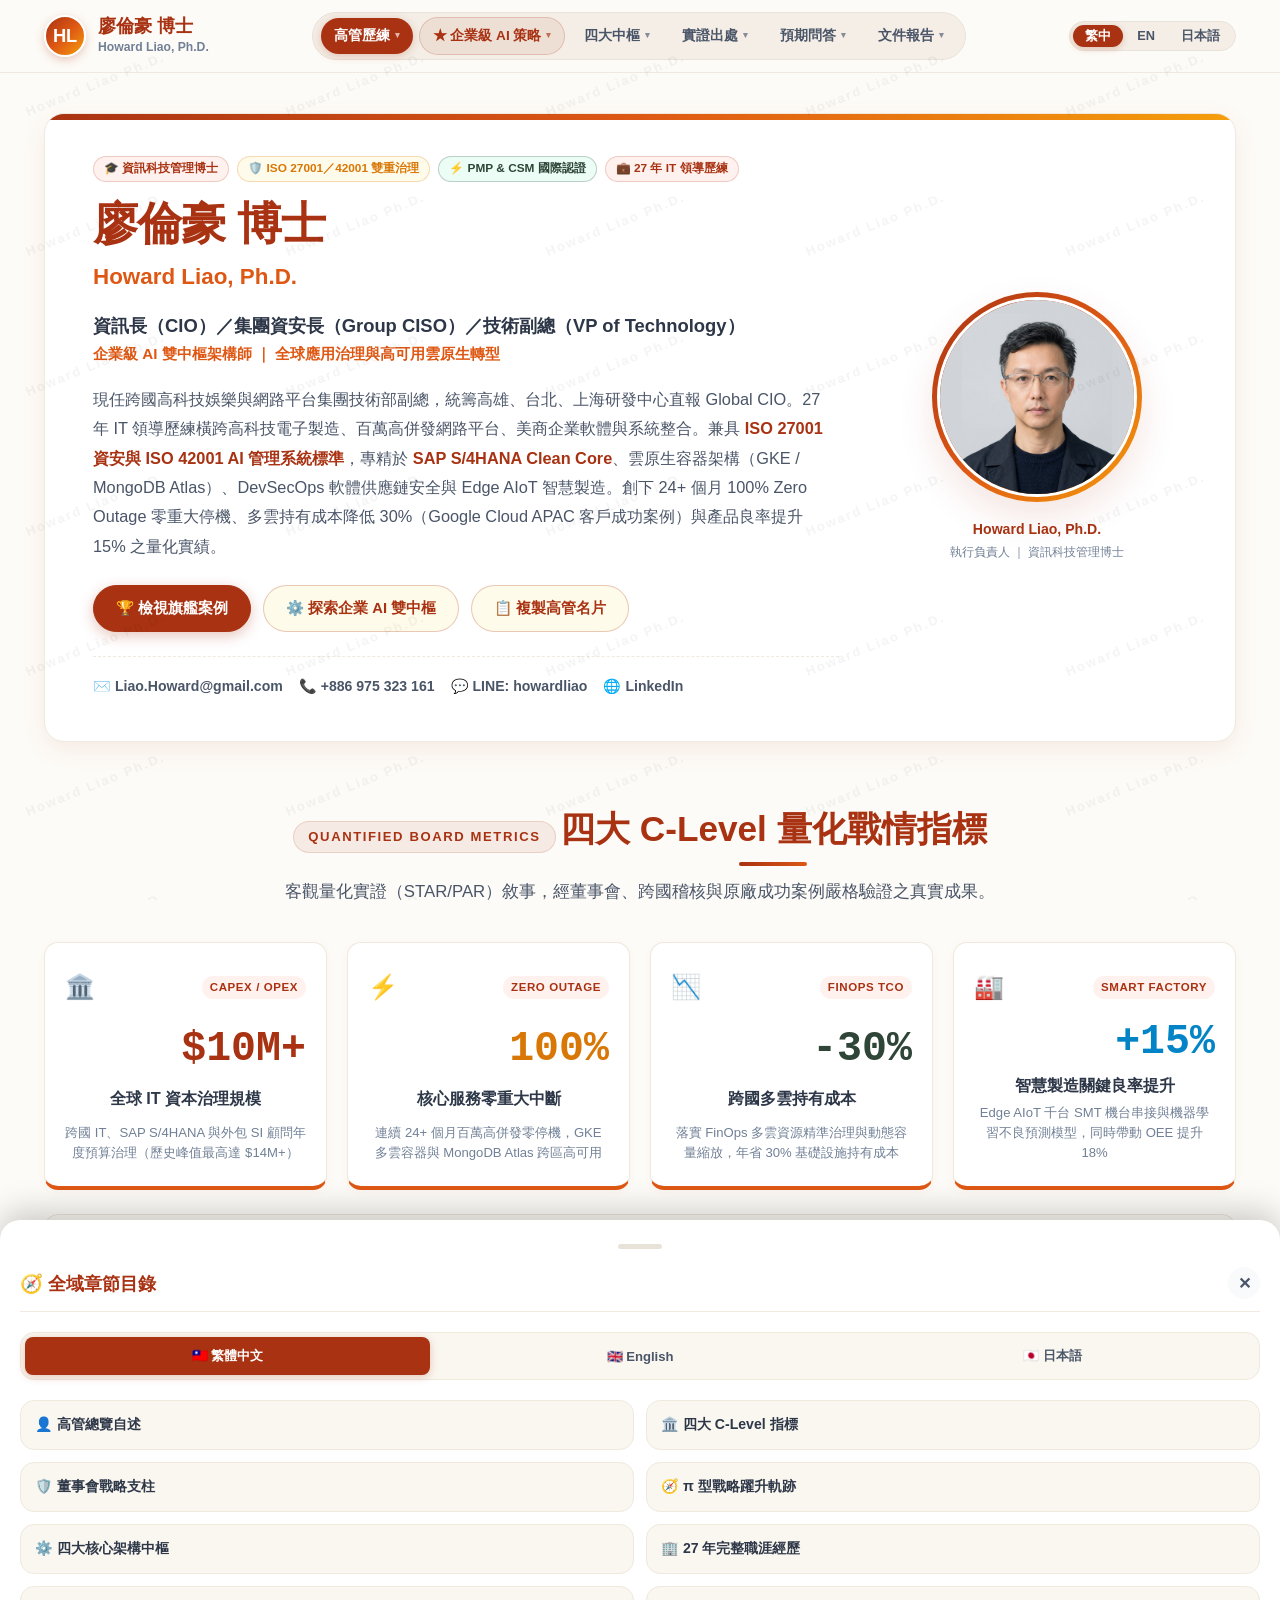
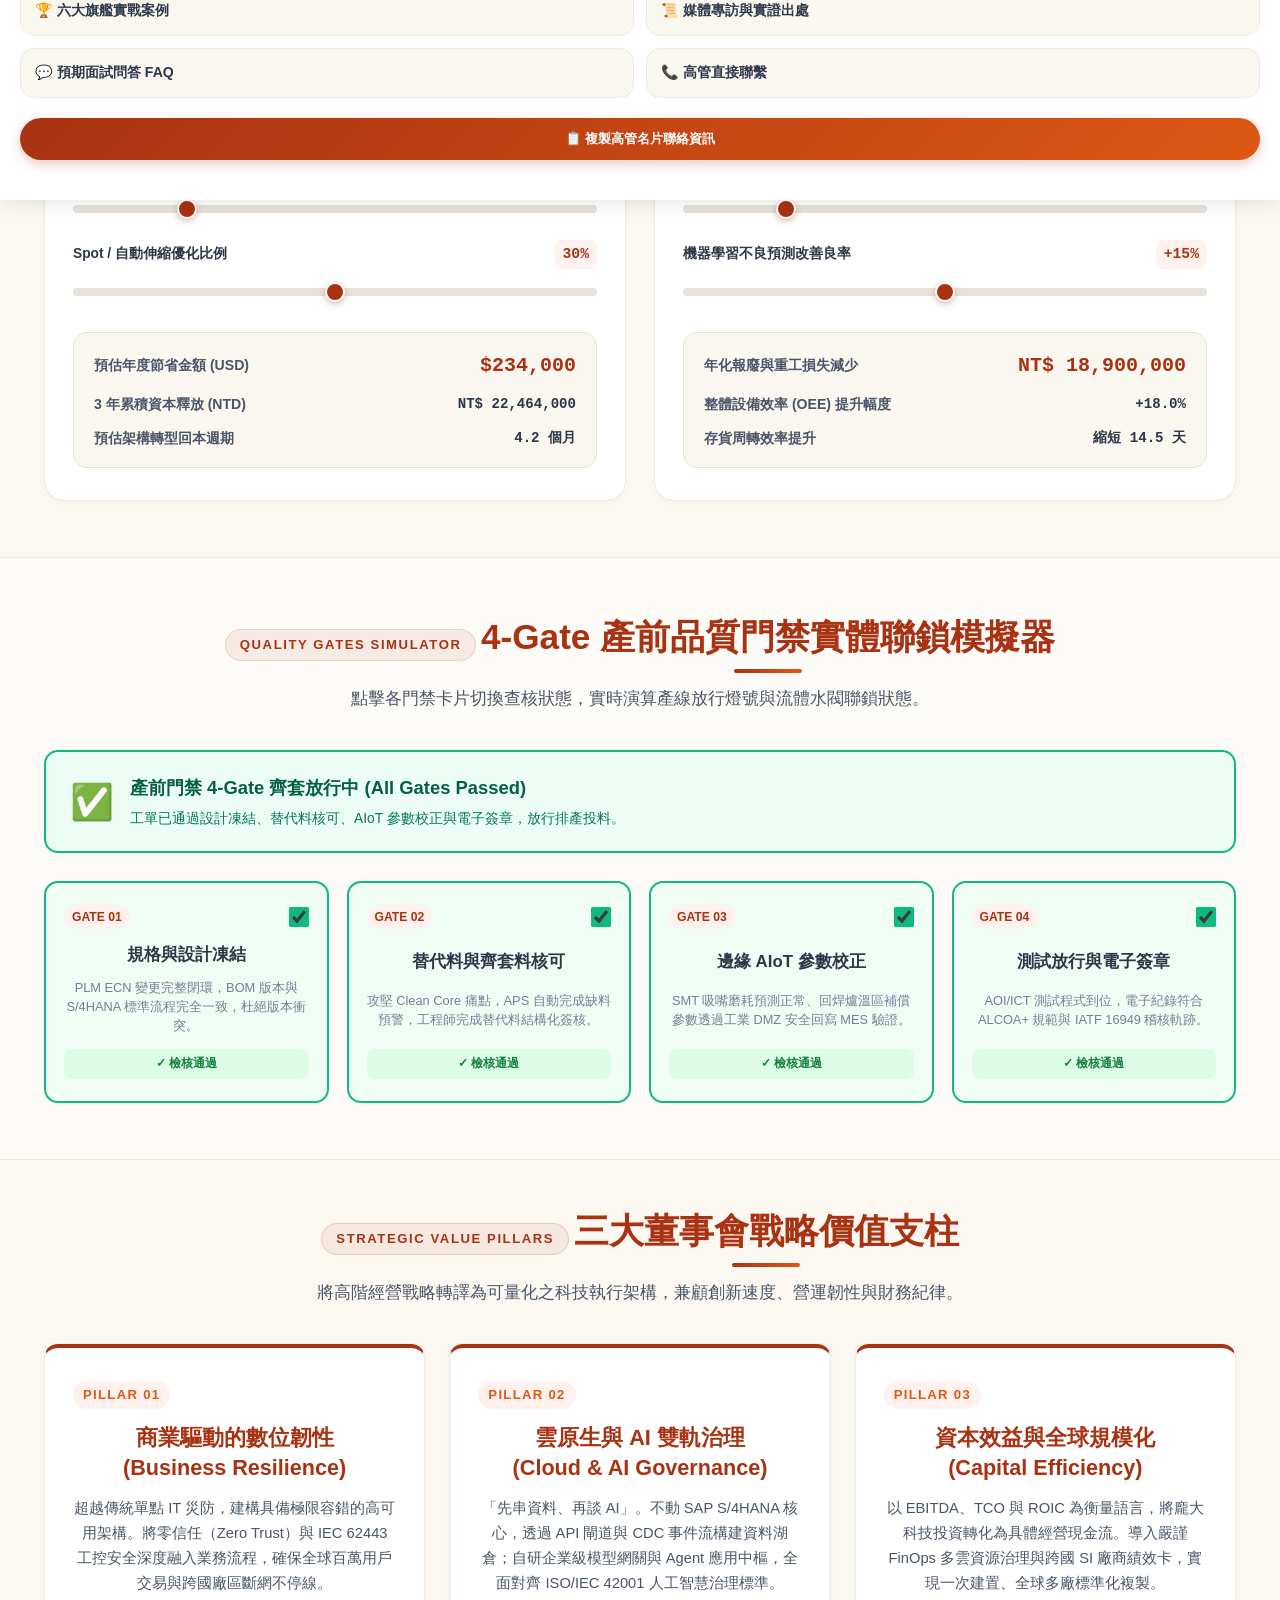
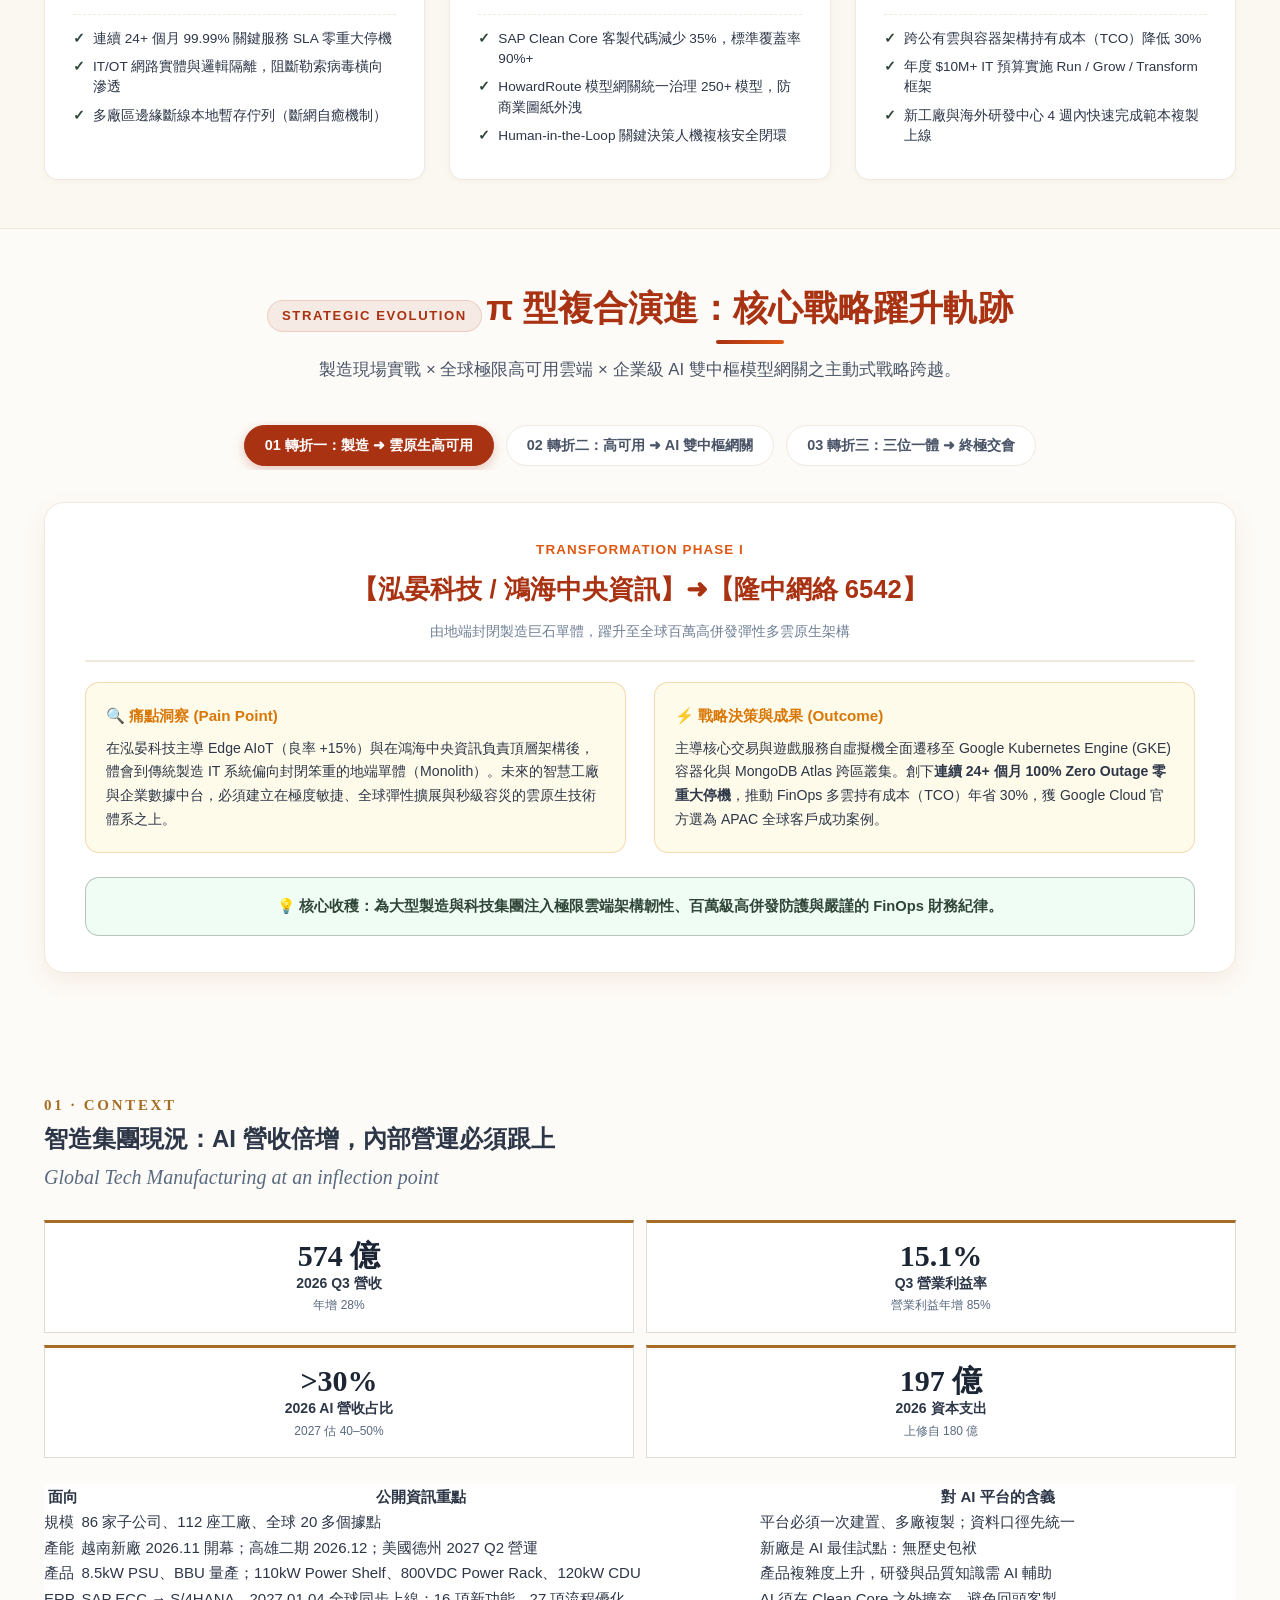
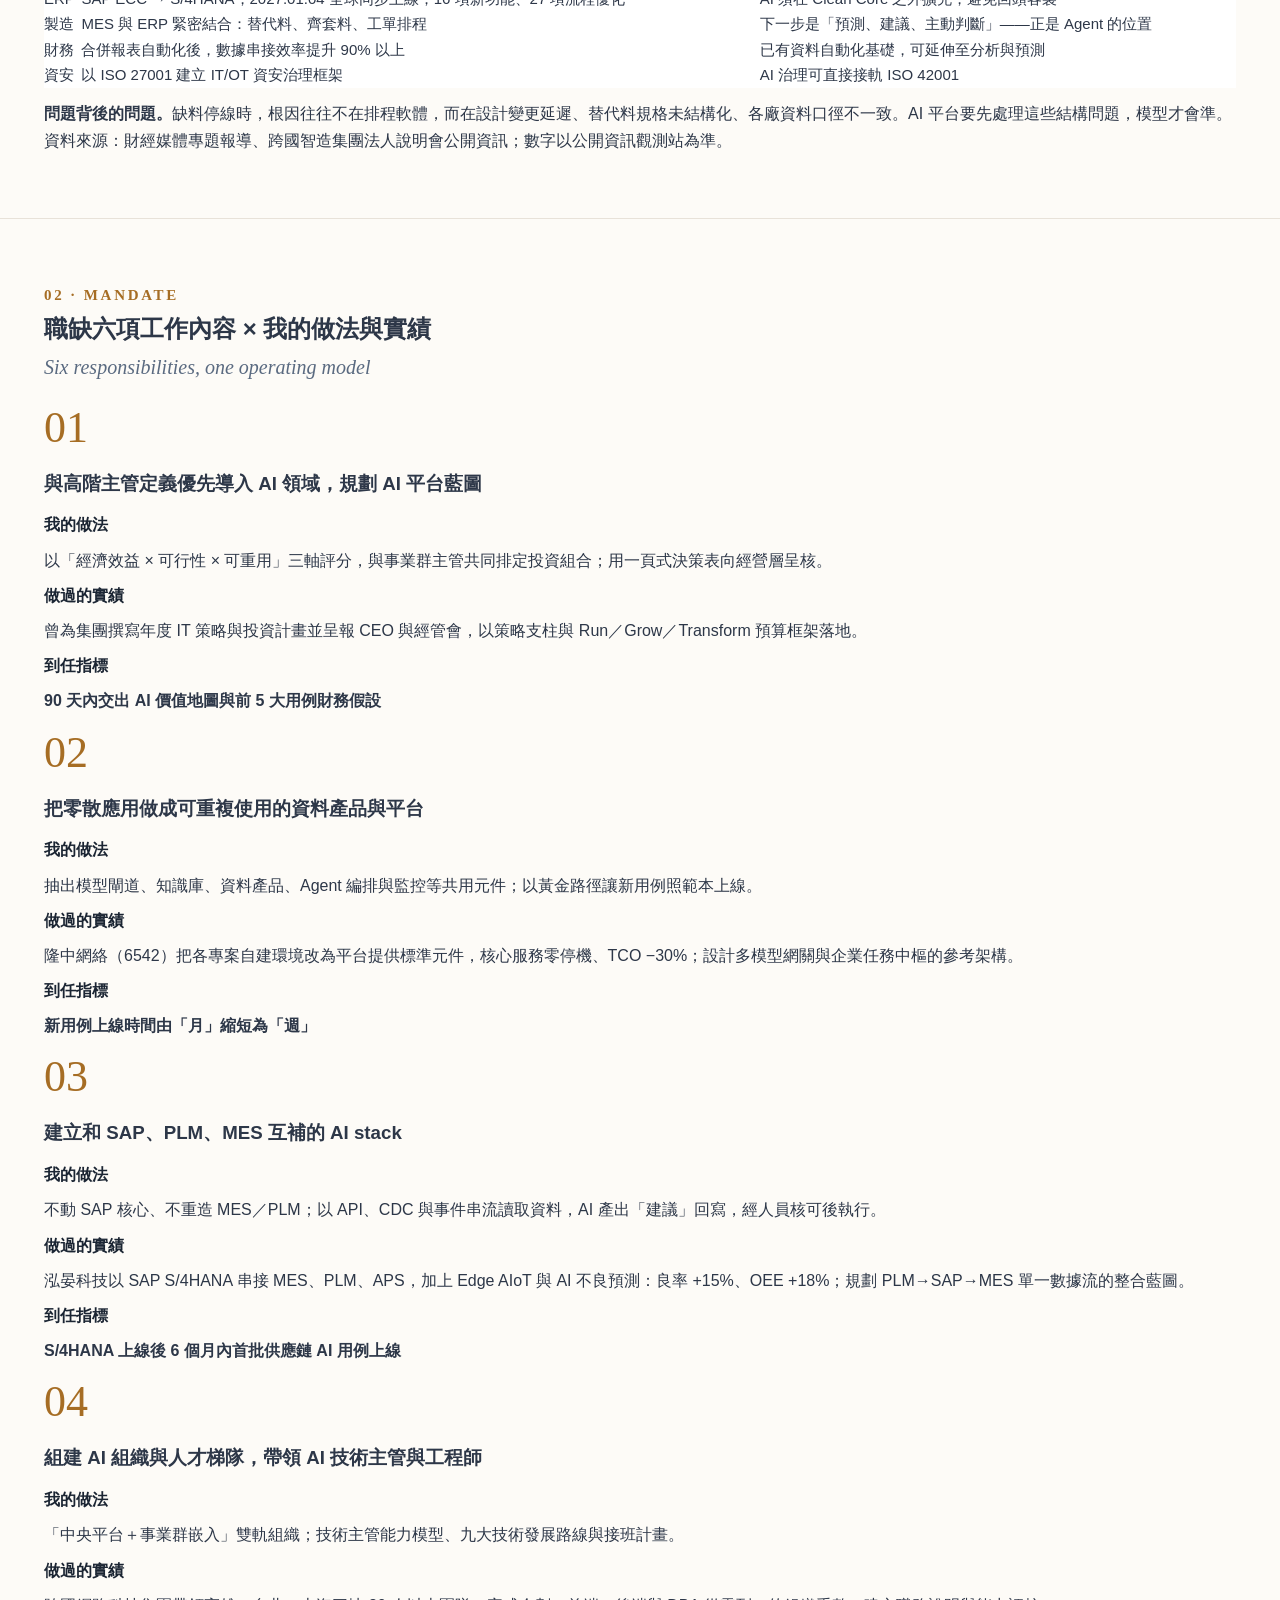
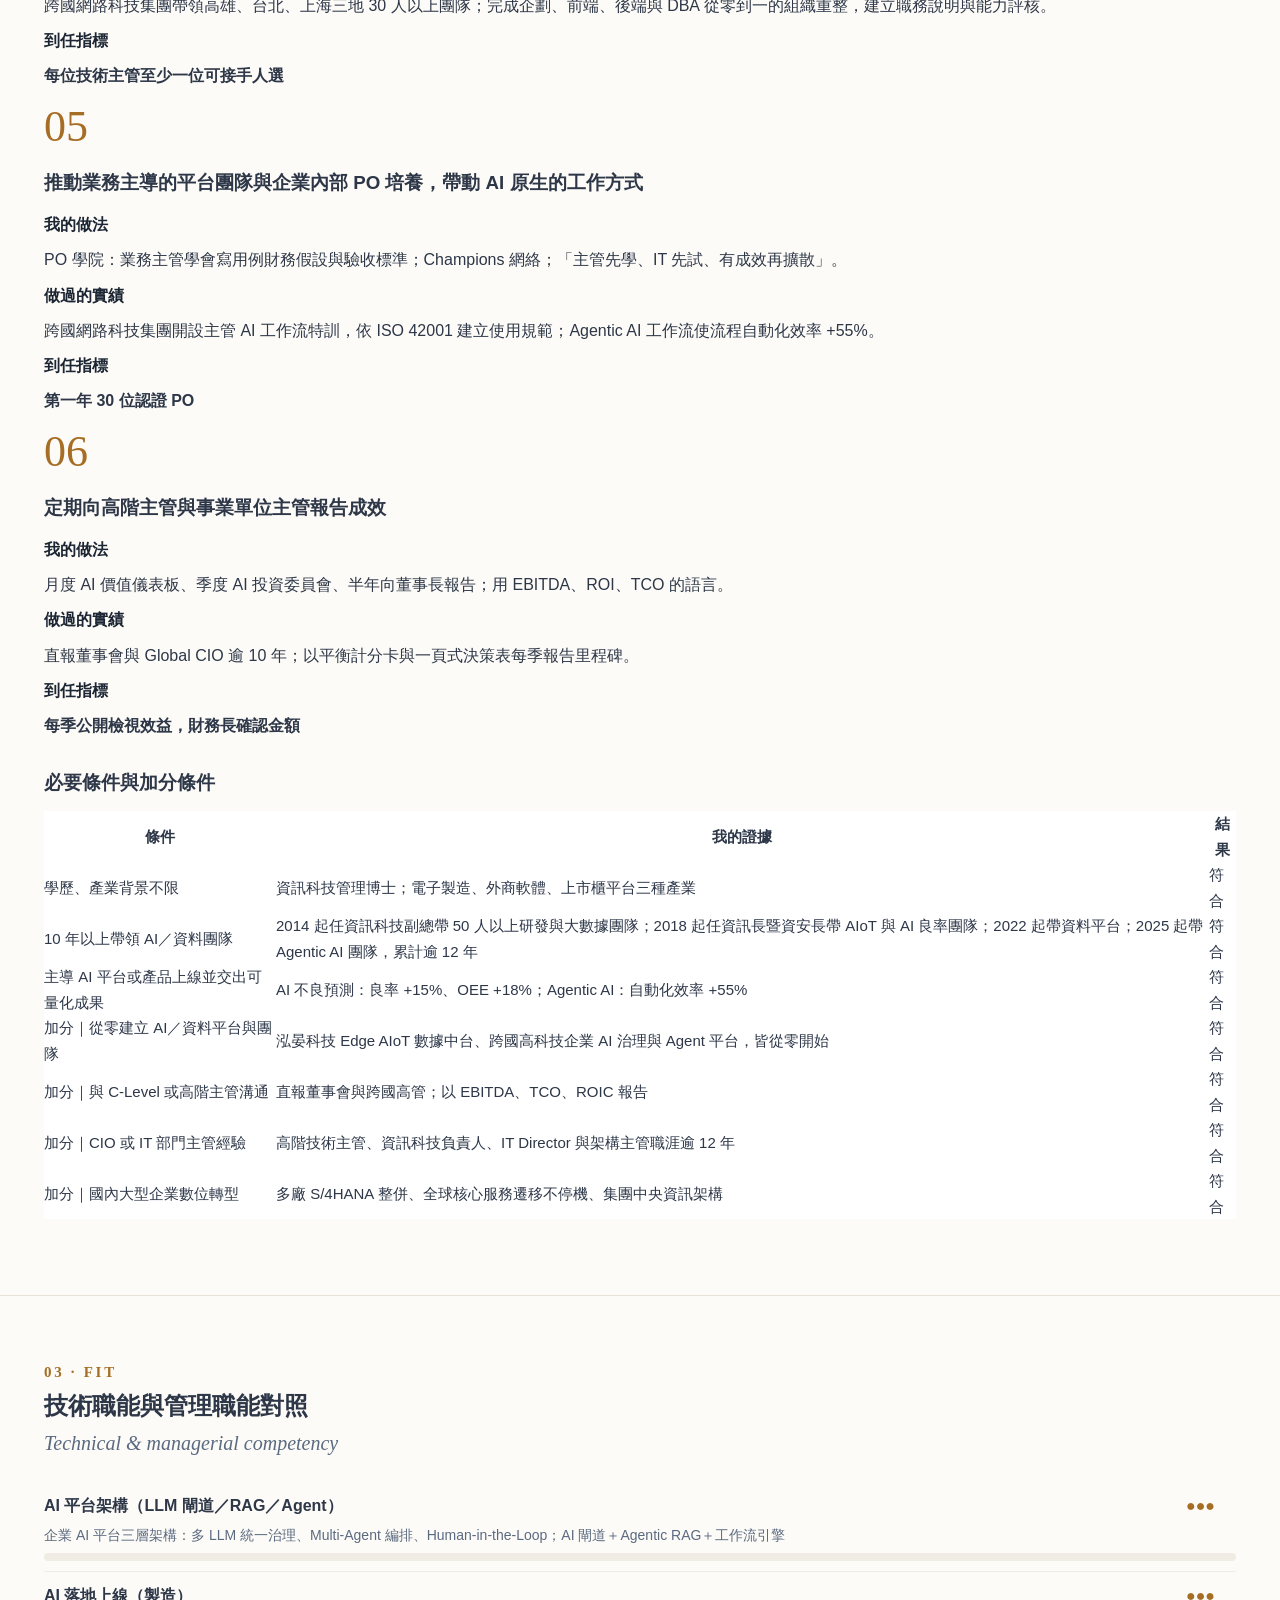
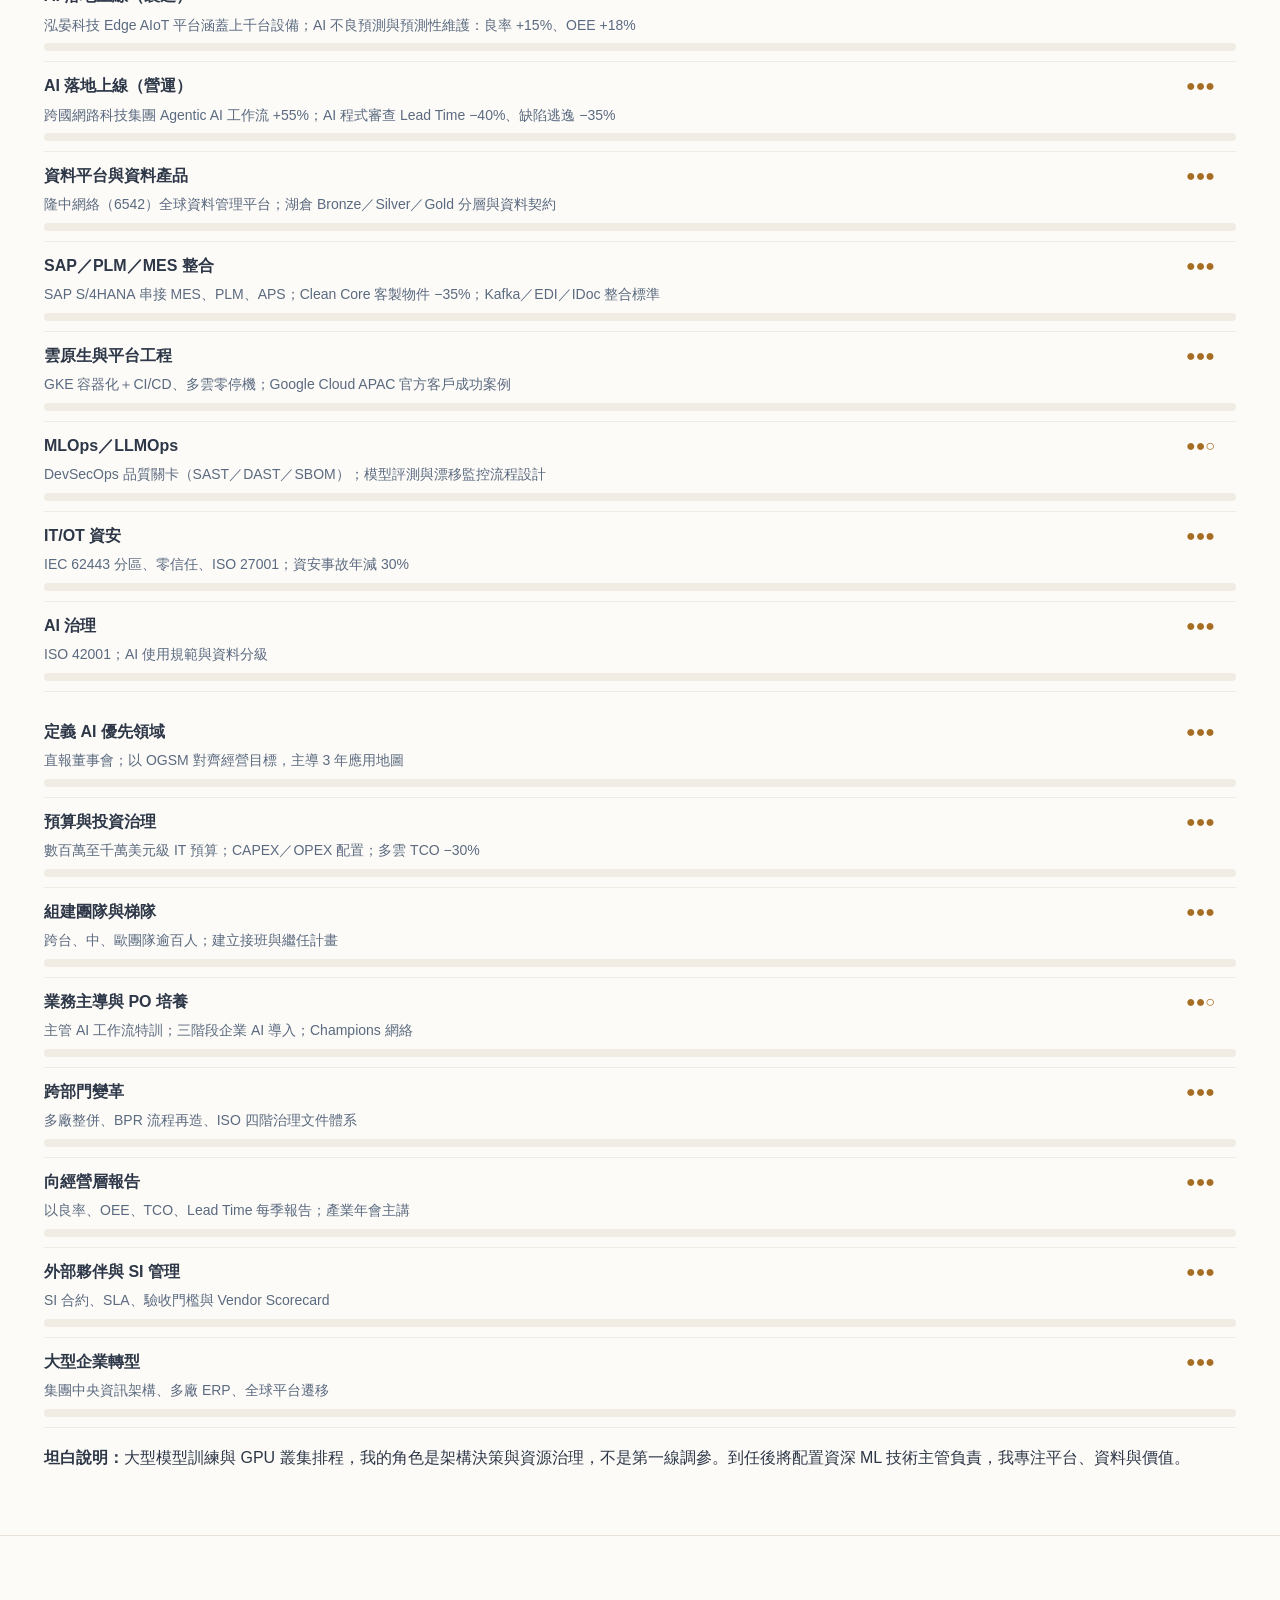
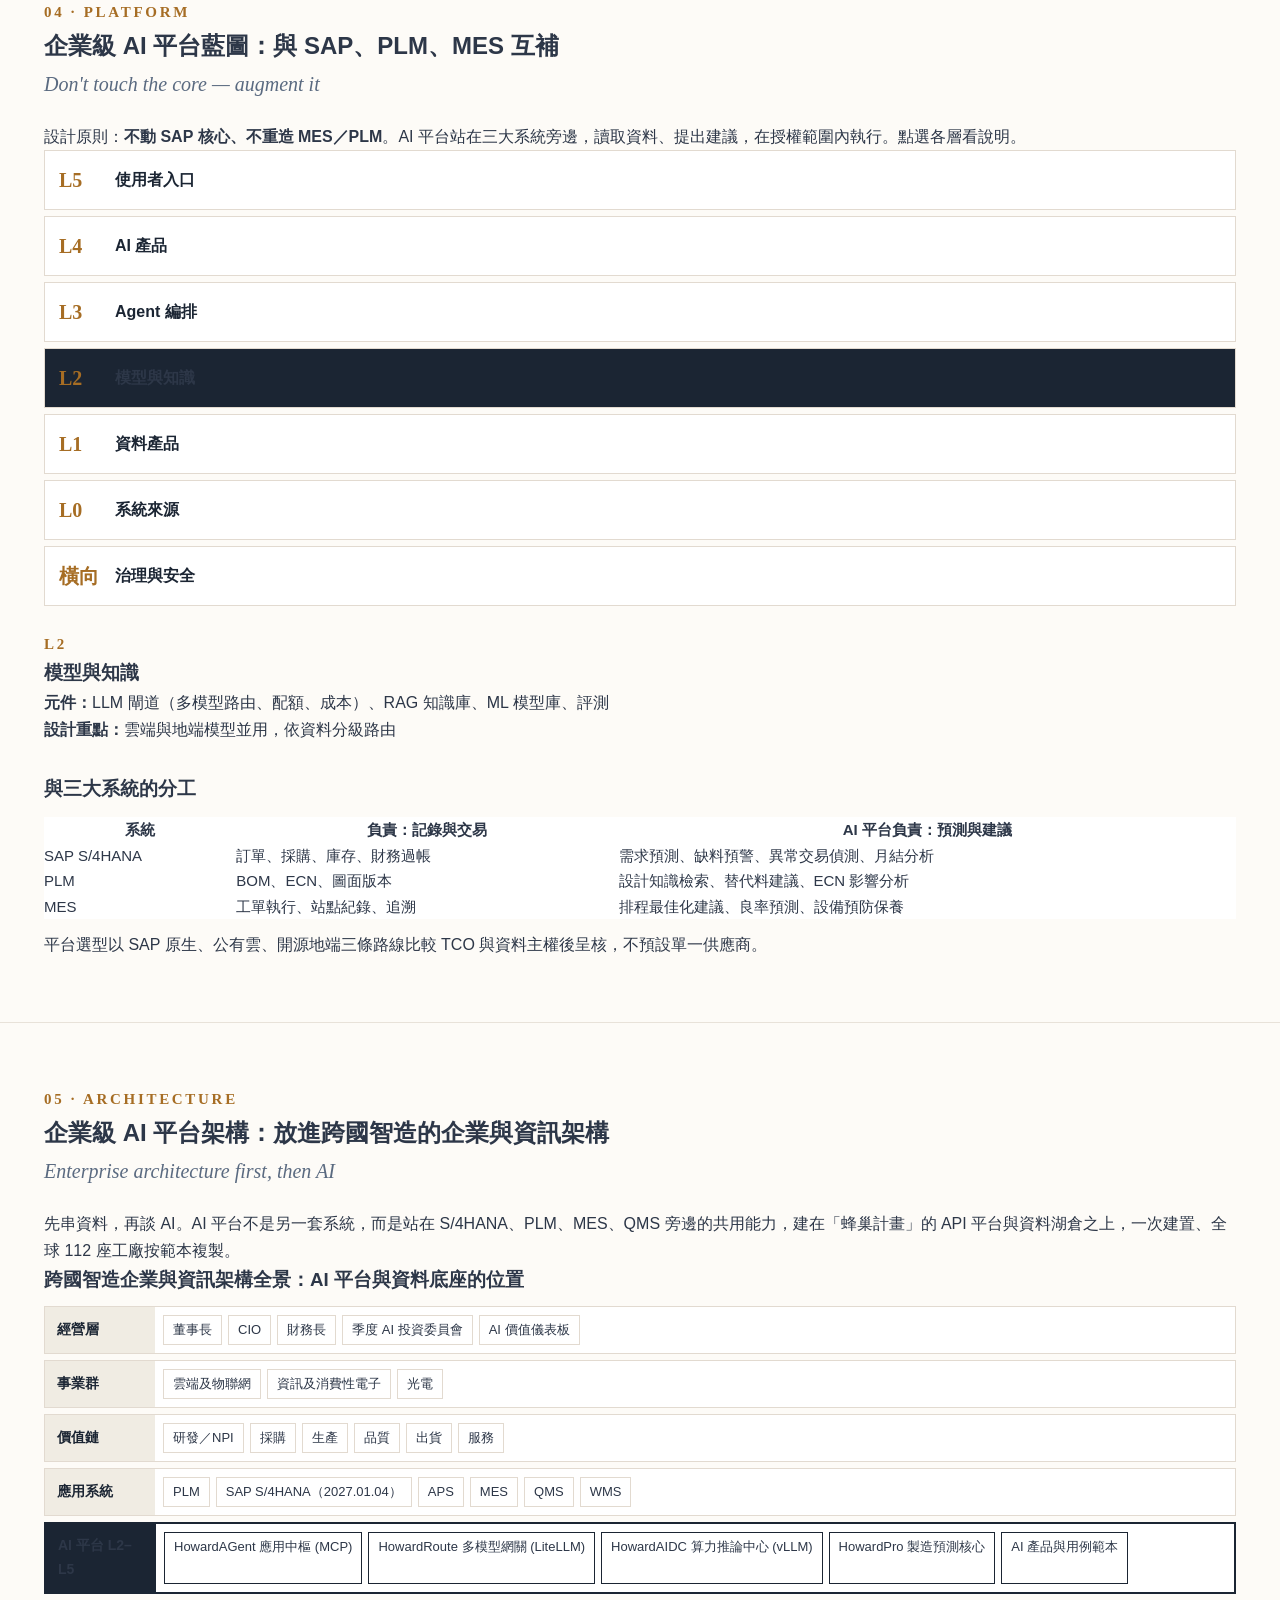
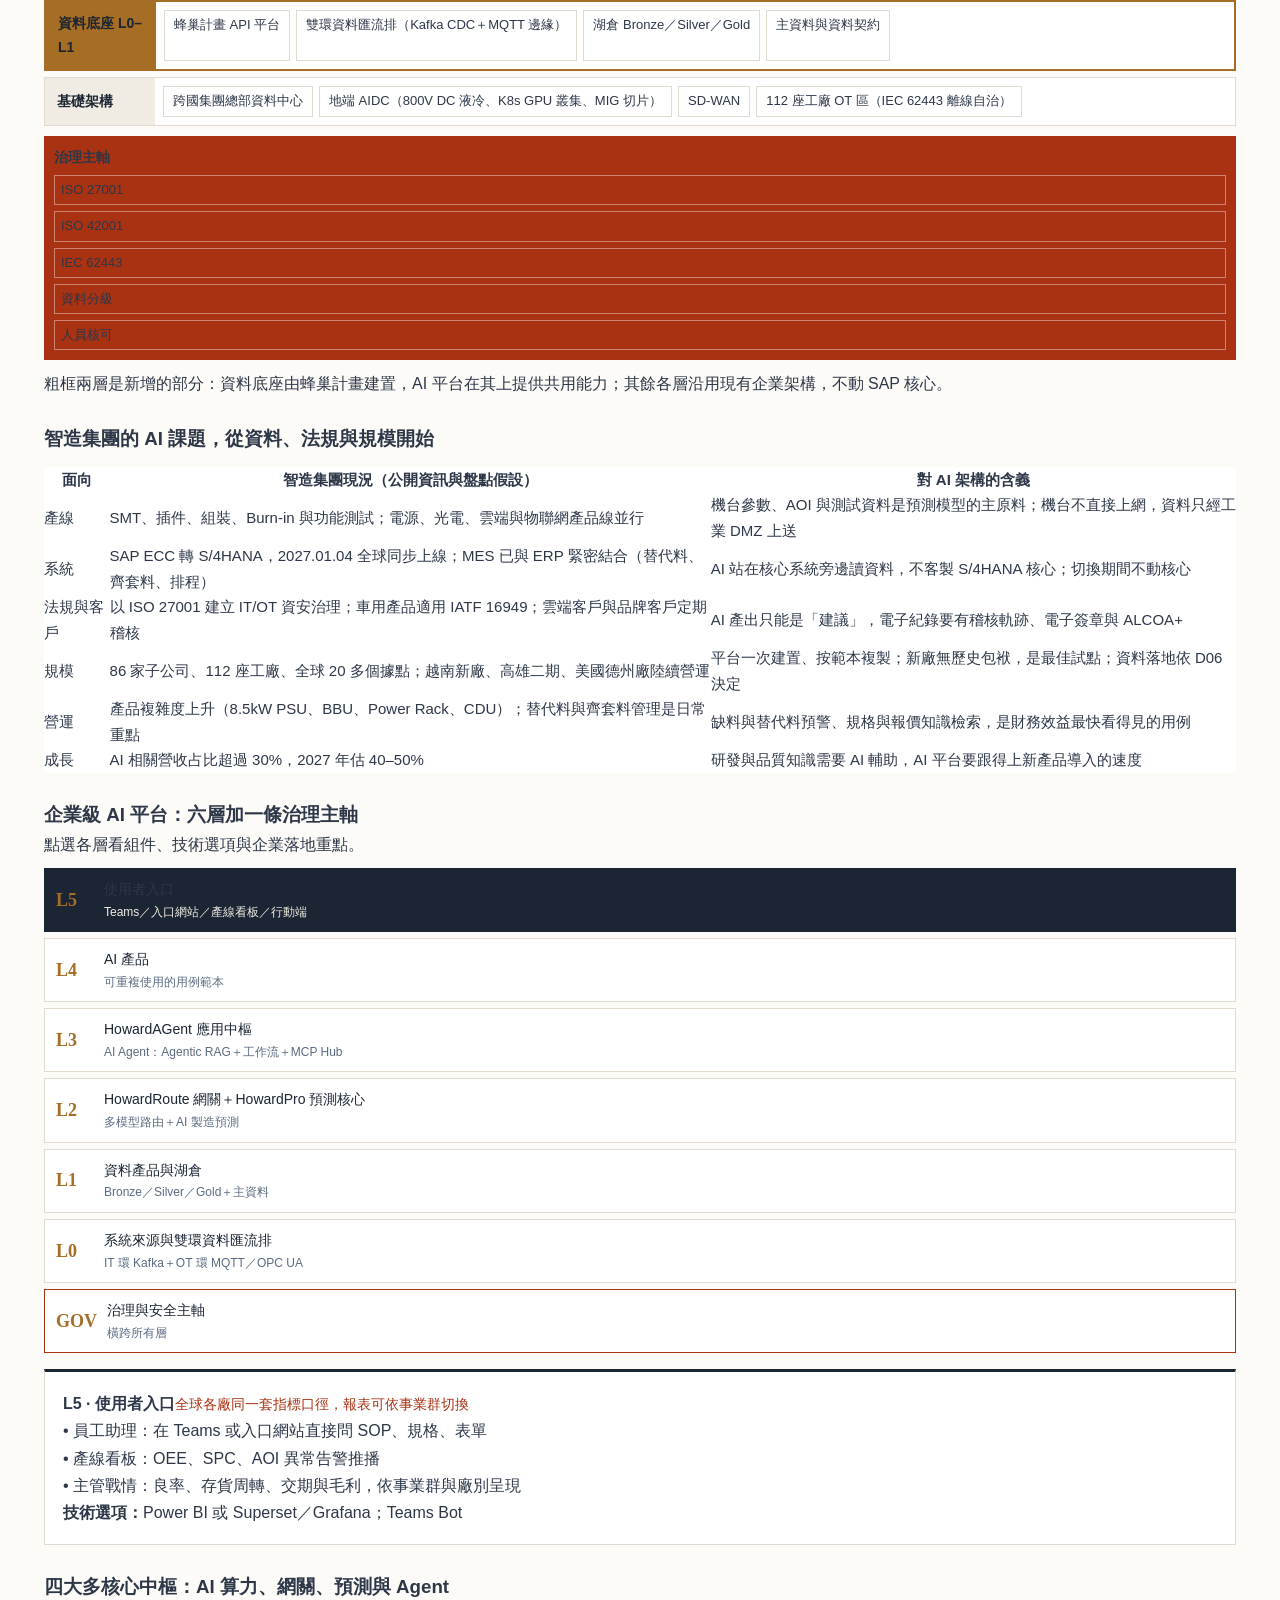
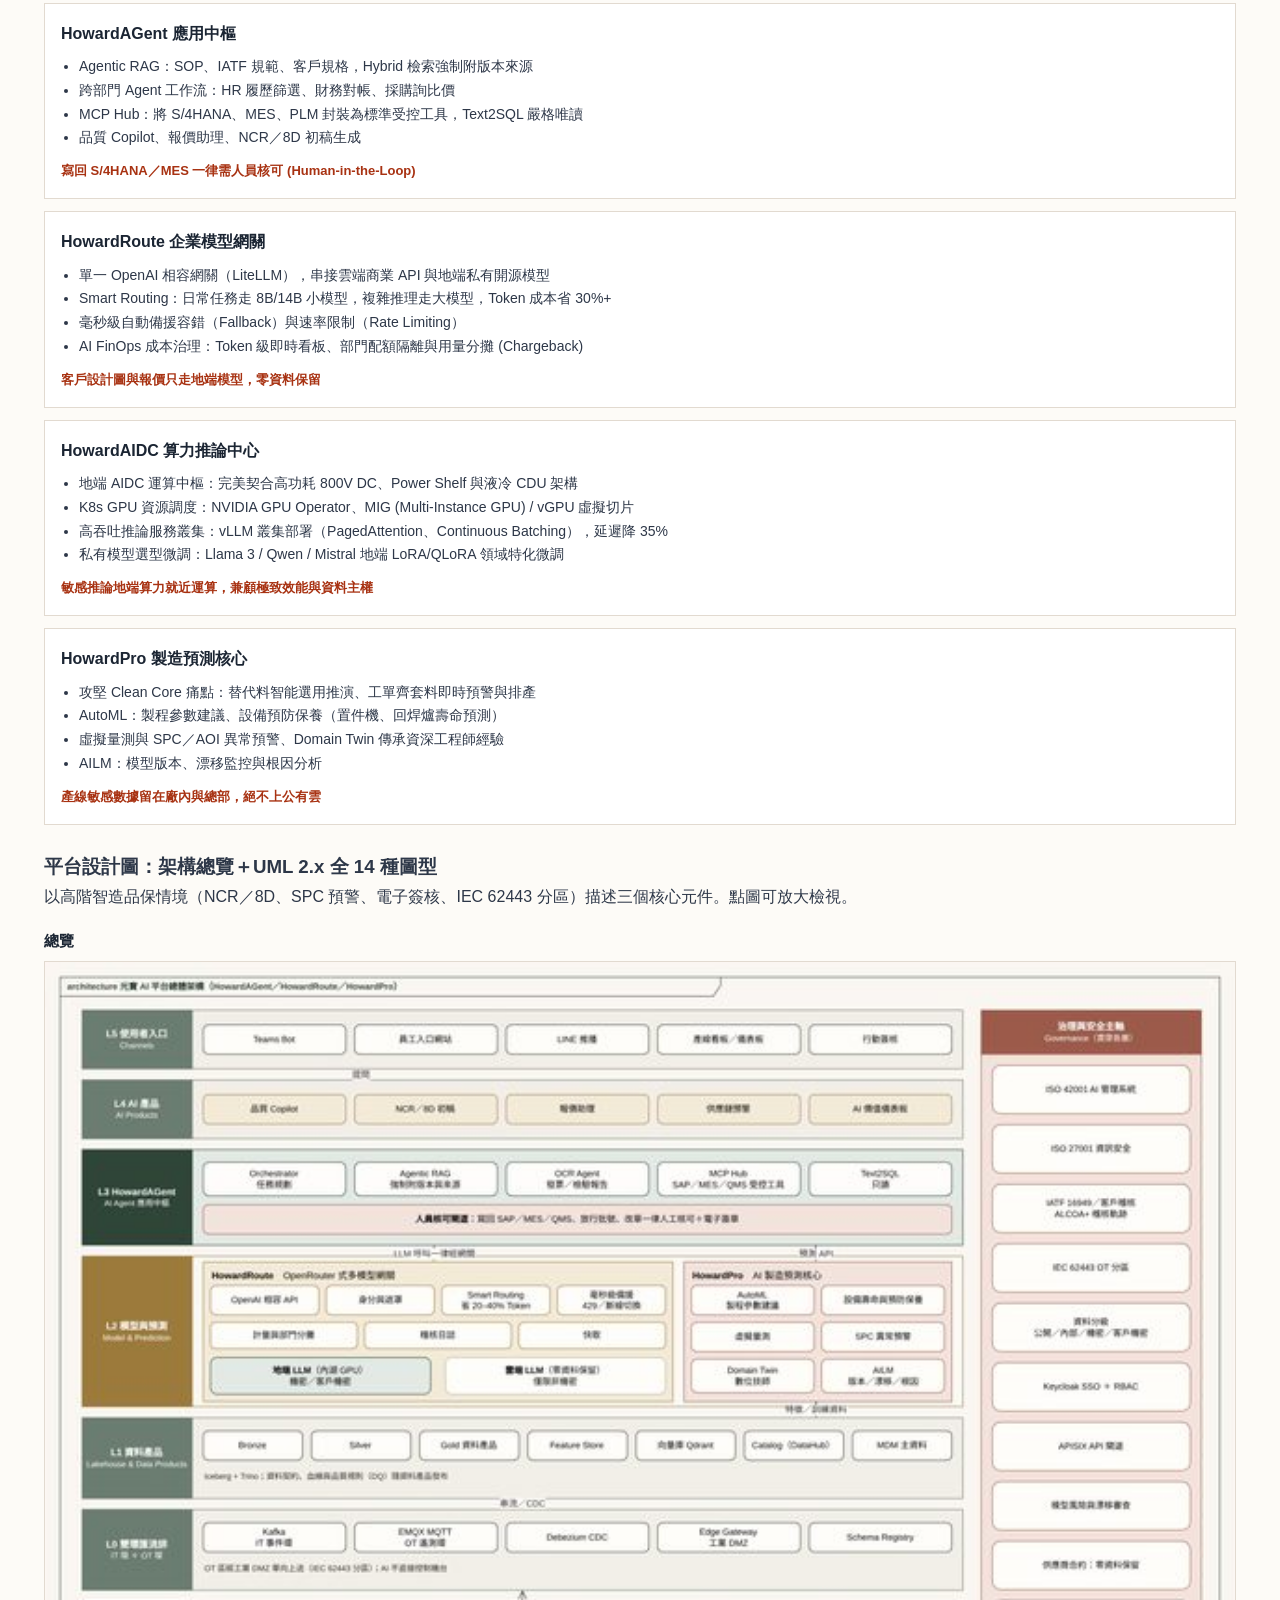
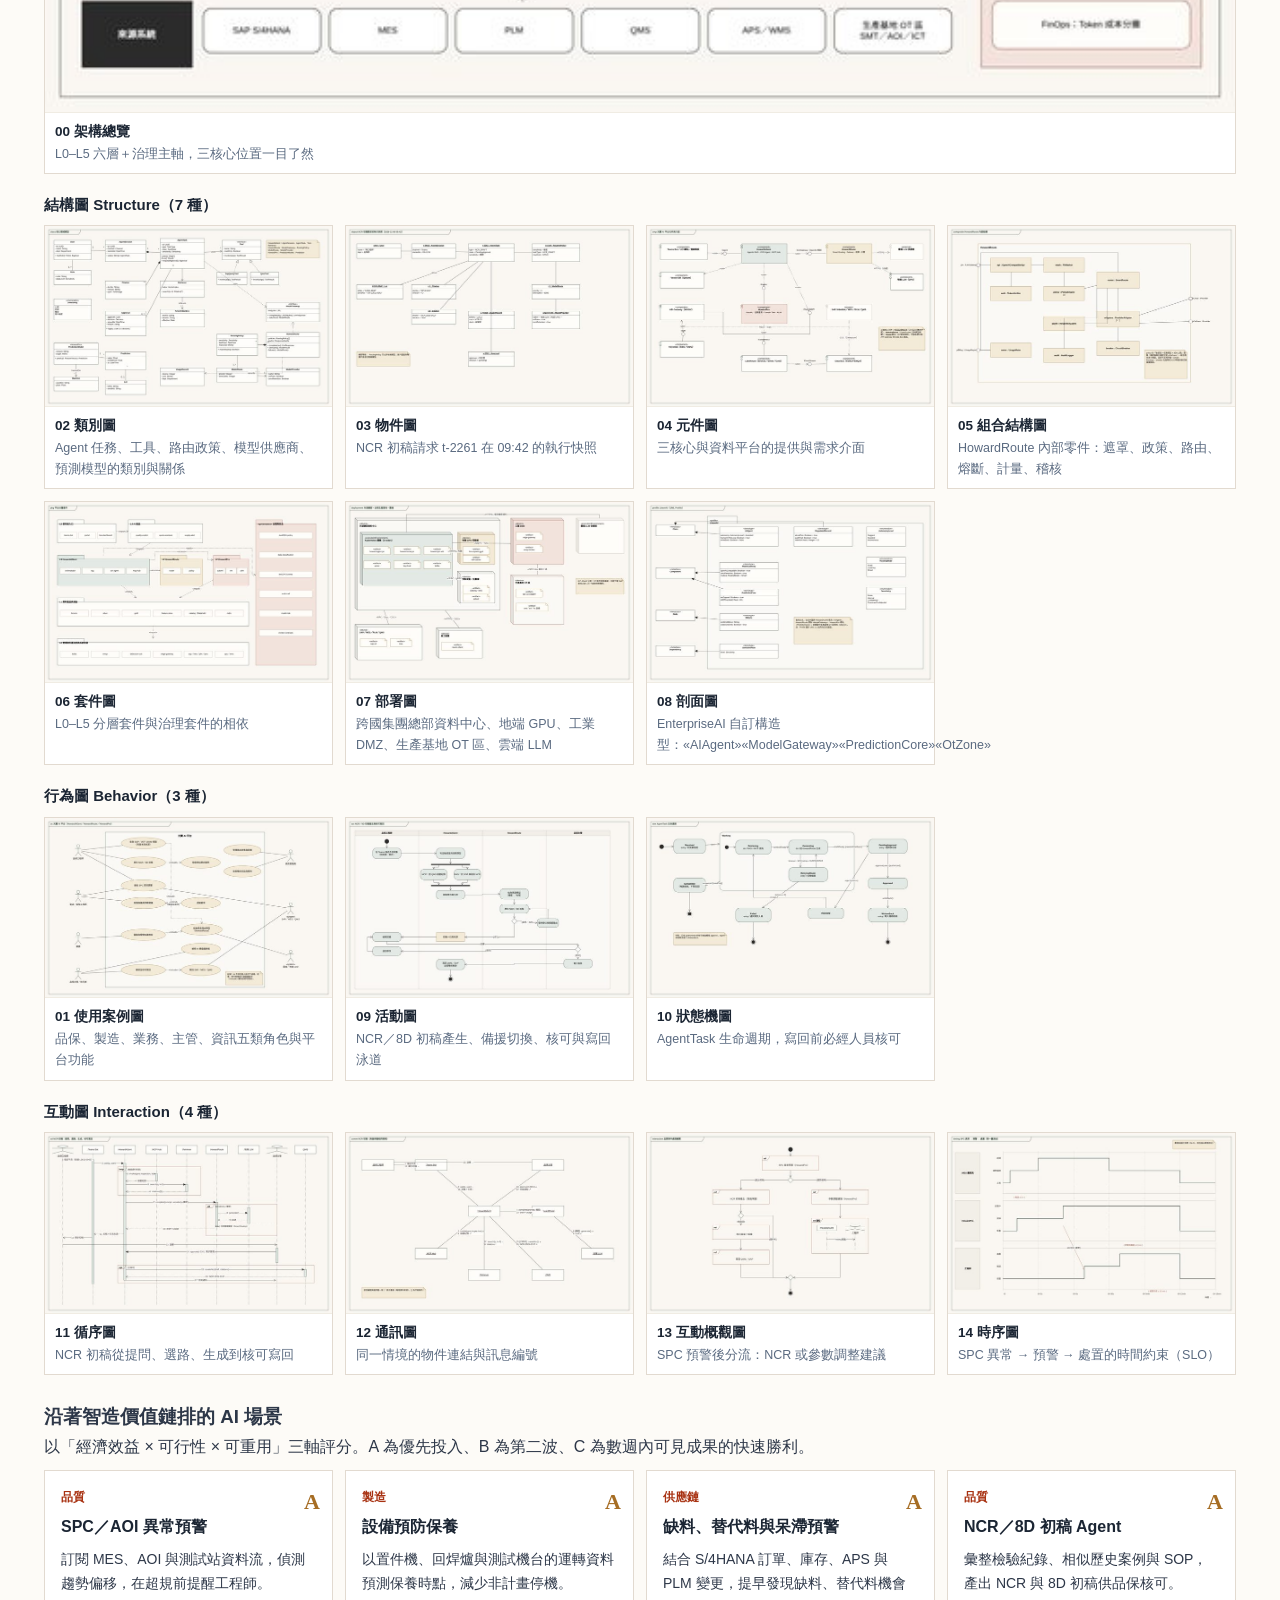
==== commit 0c13f87c: "fix(brand): remove all Lite-On/2301 brand keywords and audit all image/text links" ====
--- a/index.html
+++ b/index.html
@@ -3362,13 +3362,13 @@
       transform: none !important;
     }
 
-    .liteon-section {
+    .strategic-section {
       padding: 64px 0;
       border-bottom: 1px solid var(--border-subtle);
       background: var(--bg-base);
     }
 
-    .liteon-section:nth-of-type(even) {
+    .strategic-section:nth-of-type(even) {
       background: var(--bg-surface);
     }
 
@@ -3430,14 +3430,14 @@
       box-shadow: 0 2px 8px rgba(168, 50, 18, 0.25);
     }
 
-    .nav-pill.liteon-pill {
+    .nav-pill.strategic-pill {
       color: #A83212;
       background: rgba(168, 50, 18, 0.08);
       border: 1px solid rgba(168, 50, 18, 0.2);
       font-weight: 800;
     }
 
-    .nav-item:hover .nav-pill.liteon-pill {
+    .nav-item:hover .nav-pill.strategic-pill {
       background: rgba(168, 50, 18, 0.16);
       color: #A83212;
     }
@@ -3498,7 +3498,7 @@
     }
 
 
-    /* 2301 LiteOn Components CSS */
+    /* Strategic Enterprise AI Components CSS */
 .grid2>*,.grid3>*,.stack>* {min-width:0}
 .eyebrow {font-family:"Cormorant Garamond",serif;color:var(--gold);letter-spacing:.18em;font-size:15px;text-transform:uppercase;font-weight:600}
 h2+.sub {font-family:"Cormorant Garamond",serif;font-style:italic;color:var(--mute);font-size:20px;margin:0 0 22px}
@@ -3734,14 +3734,14 @@
           </div>
         </div>
 
-        <!-- 2. ★ 光寶 AI 策略 ▾ -->
+        <!-- 2. ★ 企業級 AI 策略 ▾ -->
         <div class="nav-item has-drop">
-          <a href="#context" class="nav-pill liteon-pill" data-group="context,duties,fit,stack,arch,portfolio,hive,org,gov,works">
-            ★ 光寶 AI 策略 <span class="arr">▾</span>
+          <a href="#context" class="nav-pill strategic-pill" data-group="context,duties,fit,stack,arch,portfolio,hive,org,gov,works">
+            ★ 企業級 AI 策略 <span class="arr">▾</span>
           </a>
           <div class="nav-drop">
-            <a href="#context">📊 光寶現況與轉型脈絡</a>
-            <a href="#duties">🎯 職缺六項職責與做法</a>
+            <a href="#context">📊 智造集團現況與脈絡</a>
+            <a href="#duties">🎯 核心六項職責與做法</a>
             <a href="#fit">⚖️ 技術與管理職能對照</a>
             <a href="#stack">🧱 AI 平台互補藍圖 (L0–L5)</a>
             <a href="#arch">🌐 企業架構全景與分工</a>
@@ -3806,11 +3806,11 @@
           </a>
           <div class="nav-drop">
             <a href="#docs">📑 文件線上預覽與下載</a>
-            <a href="pdf/廖倫豪博士_光寶AI平台策略_高階報告_40頁_繁中.pdf" download>📥 高階報告簡報 (40頁 PDF)</a>
-            <a href="pdf/廖倫豪博士_光寶IT_AI平台負責人_面試報告_29頁_繁中.pdf" download>📥 面試報告 (29頁 PDF)</a>
+            <a href="pdf/廖倫豪博士_企業級AI平台策略_高階報告_40頁_繁中.pdf" download>📥 高階報告簡報 (40頁 PDF)</a>
+            <a href="pdf/廖倫豪博士_資訊長AI平台負責人_面試報告_29頁_繁中.pdf" download>📥 面試報告 (29頁 PDF)</a>
             <a href="pdf/廖倫豪博士_個人簡歷_12頁_繁中.pdf" download>📥 個人簡歷 (12頁 PDF)</a>
-            <a href="pdf/光寶科技_個人簡介與顧問報告_米蘭風格_HowardLiao_繁中.pdf" download>📥 顧問報告 (27頁 PDF)</a>
-            <a href="pdf/光寶科技_附件投影片_米蘭風格_HowardLiao_繁中.pdf" download>📥 附件投影片 (14頁 PDF)</a>
+            <a href="pdf/全球智造集團_個人簡介與顧問報告_米蘭風格_HowardLiao_繁中.pdf" download>📥 顧問報告 (27頁 PDF)</a>
+            <a href="pdf/全球智造集團_附件投影片_米蘭風格_HowardLiao_繁中.pdf" download>📥 附件投影片 (14頁 PDF)</a>
             <a href="Howard_Liao_PhD_CV.pdf" download>📥 廖倫豪博士 CV (PDF)</a>
           </div>
         </div>
@@ -4305,24 +4305,24 @@
 
     
     <!-- ==========================================================================
-         LITEON 2301 STRATEGIC SECTION: CONTEXT
+         ENTERPRISE AI STRATEGIC SECTION: CONTEXT
          ========================================================================== -->
-    <section id="context" class="liteon-section reveal" aria-label="光寶 AI 專區 - context">
+    <section id="context" class="strategic-section reveal" aria-label="企業級 AI 專區 - context">
       <div class="container">
 <div class="eyebrow">01 · Context</div>
- <h2>光寶現況：AI 營收倍增，內部營運必須跟上</h2><p class="sub">LITEON at an inflection point</p>
+ <h2>智造集團現況：AI 營收倍增，內部營運必須跟上</h2><p class="sub">Global Tech Manufacturing at an inflection point</p>
  <div class="kpis"><div class="kpi"><div class="v">574 億</div><div class="l">2026 Q3 營收</div><div class="s">年增 28%</div></div><div class="kpi"><div class="v">15.1%</div><div class="l">Q3 營業利益率</div><div class="s">營業利益年增 85%</div></div><div class="kpi"><div class="v">&gt;30%</div><div class="l">2026 AI 營收占比</div><div class="s">2027 估 40–50%</div></div><div class="kpi"><div class="v">197 億</div><div class="l">2026 資本支出</div><div class="s">上修自 180 億</div></div></div>
  <div class="tw"><table><tr><th>面向</th><th>公開資訊重點</th><th>對 AI 平台的含義</th></tr><tr><td class="lb">規模</td><td>86 家子公司、112 座工廠、全球 20 多個據點</td><td>平台必須一次建置、多廠複製；資料口徑先統一</td></tr><tr><td class="lb">產能</td><td>越南新廠 2026.11 開幕；高雄二期 2026.12；美國德州 2027 Q2 營運</td><td>新廠是 AI 最佳試點：無歷史包袱</td></tr><tr><td class="lb">產品</td><td>8.5kW PSU、BBU 量產；110kW Power Shelf、800VDC Power Rack、120kW CDU</td><td>產品複雜度上升，研發與品質知識需 AI 輔助</td></tr><tr><td class="lb">ERP</td><td>SAP ECC → S/4HANA，2027.01.04 全球同步上線；16 項新功能、27 項流程優化</td><td>AI 須在 Clean Core 之外擴充，避免回頭客製</td></tr><tr><td class="lb">製造</td><td>MES 與 ERP 緊密結合：替代料、齊套料、工單排程</td><td>下一步是「預測、建議、主動判斷」——正是 Agent 的位置</td></tr><tr><td class="lb">財務</td><td>合併報表自動化後，數據串接效率提升 90% 以上</td><td>已有資料自動化基礎，可延伸至分析與預測</td></tr><tr><td class="lb">資安</td><td>以 ISO 27001 建立 IT/OT 資安治理框架</td><td>AI 治理可直接接軌 ISO 42001</td></tr></table></div>
  <div class="note"><b>問題背後的問題。</b>缺料停線時，根因往往不在排程軟體，而在設計變更延遲、替代料規格未結構化、各廠資料口徑不一致。AI 平台要先處理這些結構問題，模型才會準。</div>
- <p class="mute">資料來源：財經媒體專題報導、光寶 2026 Q3 法人說明會公開資訊；數字以公開資訊觀測站為準。</p>
+ <p class="mute">資料來源：財經媒體專題報導、跨國智造集團法人說明會公開資訊；數字以公開資訊觀測站為準。</p>
       </div>
     </section>
 
 
     <!-- ==========================================================================
-         LITEON 2301 STRATEGIC SECTION: DUTIES
+         ENTERPRISE AI STRATEGIC SECTION: DUTIES
          ========================================================================== -->
-    <section id="duties" class="liteon-section reveal" aria-label="光寶 AI 專區 - duties">
+    <section id="duties" class="strategic-section reveal" aria-label="企業級 AI 專區 - duties">
       <div class="container">
 <div class="eyebrow">02 · Mandate</div>
  <h2>職缺六項工作內容 × 我的做法與實績</h2><p class="sub">Six responsibilities, one operating model</p>
@@ -4338,9 +4338,9 @@
 
 
     <!-- ==========================================================================
-         LITEON 2301 STRATEGIC SECTION: FIT
+         ENTERPRISE AI STRATEGIC SECTION: FIT
          ========================================================================== -->
-    <section id="fit" class="liteon-section reveal" aria-label="光寶 AI 專區 - fit">
+    <section id="fit" class="strategic-section reveal" aria-label="企業級 AI 專區 - fit">
       <div class="container">
 <div class="eyebrow">03 · Fit</div>
  <h2>技術職能與管理職能對照</h2><p class="sub">Technical &amp; managerial competency</p>
@@ -4352,12 +4352,12 @@
 
 
     <!-- ==========================================================================
-         LITEON 2301 STRATEGIC SECTION: STACK
+         ENTERPRISE AI STRATEGIC SECTION: STACK
          ========================================================================== -->
-    <section id="stack" class="liteon-section reveal" aria-label="光寶 AI 專區 - stack">
+    <section id="stack" class="strategic-section reveal" aria-label="企業級 AI 專區 - stack">
       <div class="container">
 <div class="eyebrow">04 · Platform</div>
- <h2>光寶 AI 平台藍圖：與 SAP、PLM、MES 互補</h2><p class="sub">Don't touch the core — augment it</p>
+ <h2>企業級 AI 平台藍圖：與 SAP、PLM、MES 互補</h2><p class="sub">Don't touch the core — augment it</p>
  <p>設計原則：<b>不動 SAP 核心、不重造 MES／PLM</b>。AI 平台站在三大系統旁邊，讀取資料、提出建議，在授權範圍內執行。點選各層看說明。</p>
  <div class="stack">
   <div><button class="layer" data-i="0"><b>L5</b><span><strong>使用者入口</strong></span></button><button class="layer" data-i="1"><b>L4</b><span><strong>AI 產品</strong></span></button><button class="layer" data-i="2"><b>L3</b><span><strong>Agent 編排</strong></span></button><button class="layer on" data-i="3"><b>L2</b><span><strong>模型與知識</strong></span></button><button class="layer" data-i="4"><b>L1</b><span><strong>資料產品</strong></span></button><button class="layer" data-i="5"><b>L0</b><span><strong>系統來源</strong></span></button><button class="layer" data-i="6"><b>橫向</b><span><strong>治理與安全</strong></span></button></div>
@@ -4371,21 +4371,21 @@
 
 
     <!-- ==========================================================================
-         LITEON 2301 STRATEGIC SECTION: ARCH
+         ENTERPRISE AI STRATEGIC SECTION: ARCH
          ========================================================================== -->
-    <section id="arch" class="liteon-section reveal" aria-label="光寶 AI 專區 - arch">
+    <section id="arch" class="strategic-section reveal" aria-label="企業級 AI 專區 - arch">
       <div class="container">
-<div class="eyebrow">05 · Architecture</div><h2>光寶 AI 平台架構：放進光寶的企業與資訊架構</h2><p class="sub">Enterprise architecture first, then AI</p>
+<div class="eyebrow">05 · Architecture</div><h2>企業級 AI 平台架構：放進跨國智造的企業與資訊架構</h2><p class="sub">Enterprise architecture first, then AI</p>
  <p class="lead">先串資料，再談 AI。AI 平台不是另一套系統，而是站在 S/4HANA、PLM、MES、QMS 旁邊的共用能力，建在「蜂巢計畫」的 API 平台與資料湖倉之上，一次建置、全球 112 座工廠按範本複製。</p>
- <h3>光寶企業與資訊架構全景：AI 平台與資料底座的位置</h3><div class="la-ea"><div style="display:flex;flex-direction:column;gap:6px"><div class="la-row"><b>經營層</b><div><span>董事長</span><span>CIO</span><span>財務長</span><span>季度 AI 投資委員會</span><span>AI 價值儀表板</span></div></div><div class="la-row"><b>事業群</b><div><span>雲端及物聯網</span><span>資訊及消費性電子</span><span>光電</span></div></div><div class="la-row"><b>價值鏈</b><div><span>研發／NPI</span><span>採購</span><span>生產</span><span>品質</span><span>出貨</span><span>服務</span></div></div><div class="la-row"><b>應用系統</b><div><span>PLM</span><span>SAP S/4HANA（2027.01.04）</span><span>APS</span><span>MES</span><span>QMS</span><span>WMS</span></div></div><div class="la-row k1"><b>AI 平台 L2–L5</b><div><span>HowardAGent 應用中樞 (MCP)</span><span>HowardRoute 多模型網關 (LiteLLM)</span><span>HowardAIDC 算力推論中心 (vLLM)</span><span>HowardPro 製造預測核心</span><span>AI 產品與用例範本</span></div></div><div class="la-row k2"><b>資料底座 L0–L1</b><div><span>蜂巢計畫 API 平台</span><span>雙環資料匯流排（Kafka CDC＋MQTT 邊緣）</span><span>湖倉 Bronze／Silver／Gold</span><span>主資料與資料契約</span></div></div><div class="la-row"><b>基礎架構</b><div><span>內湖總部資料中心</span><span>地端 AIDC（800V DC 液冷、K8s GPU 叢集、MIG 切片）</span><span>SD-WAN</span><span>112 座工廠 OT 區（IEC 62443 離線自治）</span></div></div></div><div class="la-gov"><b>治理主軸</b><span>ISO 27001</span><span>ISO 42001</span><span>IEC 62443</span><span>資料分級</span><span>人員核可</span></div></div><p class="mute">粗框兩層是新增的部分：資料底座由蜂巢計畫建置，AI 平台在其上提供共用能力；其餘各層沿用光寶現有架構，不動 SAP 核心。</p>
- <h3 style="margin-top:26px">光寶的 AI 問題，從資料、法規與規模開始</h3><div class="tw"><table class=""><tr><th>面向</th><th>光寶現況（公開資訊與盤點假設）</th><th>對 AI 架構的含義</th></tr><tr><td class="lb">產線</td><td>SMT、插件、組裝、Burn-in 與功能測試；電源、光電、雲端與物聯網產品線並行</td><td>機台參數、AOI 與測試資料是預測模型的主原料；機台不直接上網，資料只經工業 DMZ 上送</td></tr><tr><td class="lb">系統</td><td>SAP ECC 轉 S/4HANA，2027.01.04 全球同步上線；MES 已與 ERP 緊密結合（替代料、齊套料、排程）</td><td>AI 站在核心系統旁邊讀資料，不客製 S/4HANA 核心；切換期間不動核心</td></tr><tr><td class="lb">法規與客戶</td><td>以 ISO 27001 建立 IT/OT 資安治理；車用產品適用 IATF 16949；雲端客戶與品牌客戶定期稽核</td><td>AI 產出只能是「建議」，電子紀錄要有稽核軌跡、電子簽章與 ALCOA+</td></tr><tr><td class="lb">規模</td><td>86 家子公司、112 座工廠、全球 20 多個據點；越南新廠、高雄二期、美國德州廠陸續營運</td><td>平台一次建置、按範本複製；新廠無歷史包袱，是最佳試點；資料落地依 D06 決定</td></tr><tr><td class="lb">營運</td><td>產品複雜度上升（8.5kW PSU、BBU、Power Rack、CDU）；替代料與齊套料管理是日常重點</td><td>缺料與替代料預警、規格與報價知識檢索，是財務效益最快看得見的用例</td></tr><tr><td class="lb">成長</td><td>AI 相關營收占比超過 30%，2027 年估 40–50%</td><td>研發與品質知識需要 AI 輔助，AI 平台要跟得上新產品導入的速度</td></tr></table></div>
- <h3 style="margin-top:26px">光寶 AI 平台：六層加一條治理主軸</h3><p class="mute">點選各層看組件、技術選項與光寶落地重點。</p><div class="la-lay"><div class="lb2" id="lalb"><button class="" data-i="0"><span class="id">L5</span><span>使用者入口<small>Teams／入口網站／產線看板／行動端</small></span></button><button class="" data-i="1"><span class="id">L4</span><span>AI 產品<small>可重複使用的用例範本</small></span></button><button class=" on" data-i="2"><span class="id">L3</span><span>HowardAGent 應用中樞<small>AI Agent：Agentic RAG＋工作流＋MCP Hub</small></span></button><button class="" data-i="3"><span class="id">L2</span><span>HowardRoute 網關＋HowardPro 預測核心<small>多模型路由＋AI 製造預測</small></span></button><button class="" data-i="4"><span class="id">L1</span><span>資料產品與湖倉<small>Bronze／Silver／Gold＋主資料</small></span></button><button class="" data-i="5"><span class="id">L0</span><span>系統來源與雙環資料匯流排<small>IT 環 Kafka＋OT 環 MQTT／OPC UA</small></span></button><button class="gv" data-i="6"><span class="id">GOV</span><span>治理與安全主軸<small>橫跨所有層</small></span></button></div><div class="la-det" id="ladet"></div></div>
- <h3 style="margin-top:26px">四大多核心中樞：AI 算力、網關、預測與 Agent</h3><div class="la-4"><div class="la-c"><h4>HowardAGent 應用中樞</h4><ul><li>Agentic RAG：SOP、IATF 規範、客戶規格，Hybrid 檢索強制附版本來源</li><li>跨部門 Agent 工作流：HR 履歷篩選、財務對帳、採購詢比價</li><li>MCP Hub：將 S/4HANA、MES、PLM 封裝為標準受控工具，Text2SQL 嚴格唯讀</li><li>品質 Copilot、報價助理、NCR／8D 初稿生成</li></ul><div class="r">寫回 S/4HANA／MES 一律需人員核可 (Human-in-the-Loop)</div></div><div class="la-c"><h4>HowardRoute 企業模型網關</h4><ul><li>單一 OpenAI 相容網關（LiteLLM），串接雲端商業 API 與地端私有開源模型</li><li>Smart Routing：日常任務走 8B/14B 小模型，複雜推理走大模型，Token 成本省 30%+</li><li>毫秒級自動備援容錯（Fallback）與速率限制（Rate Limiting）</li><li>AI FinOps 成本治理：Token 級即時看板、部門配額隔離與用量分攤 (Chargeback)</li></ul><div class="r">客戶設計圖與報價只走地端模型，零資料保留</div></div><div class="la-c"><h4>HowardAIDC 算力推論中心</h4><ul><li>地端 AIDC 運算中樞：完美契合光寶 800V DC、Power Shelf 與液冷 CDU 架構</li><li>K8s GPU 資源調度：NVIDIA GPU Operator、MIG (Multi-Instance GPU) / vGPU 虛擬切片</li><li>高吞吐推論服務叢集：vLLM 叢集部署（PagedAttention、Continuous Batching），延遲降 35%</li><li>私有模型選型微調：Llama 3 / Qwen / Mistral 地端 LoRA/QLoRA 領域特化微調</li></ul><div class="r">敏感推論地端算力就近運算，兼顧極致效能與資料主權</div></div><div class="la-c"><h4>HowardPro 製造預測核心</h4><ul><li>攻堅 Clean Core 痛點：替代料智能選用推演、工單齊套料即時預警與排產</li><li>AutoML：製程參數建議、設備預防保養（置件機、回焊爐壽命預測）</li><li>虛擬量測與 SPC／AOI 異常預警、Domain Twin 傳承資深工程師經驗</li><li>AILM：模型版本、漂移監控與根因分析</li></ul><div class="r">產線敏感數據留在廠內與內湖，絕不上公有雲</div></div></div>
- <h3 style="margin-top:26px">平台設計圖：架構總覽＋UML 2.x 全 14 種圖型</h3><p class="mute">以光寶品保情境（NCR／8D、SPC 預警、電子簽核、IEC 62443 分區）描述三個核心元件。點圖可放大檢視。</p><div class="la-um" id="laum"><h4>總覽</h4><div class="la-ug big"><figure data-src="assets/uml/zh/uml00.jpg" data-cap="00 架構總覽｜L0–L5 六層＋治理主軸，三核心位置一目了然"><img src="assets/uml/zh/t/uml00.jpg" alt="架構總覽" loading="lazy" draggable="false"><figcaption><b>00 架構總覽</b>L0–L5 六層＋治理主軸，三核心位置一目了然</figcaption></figure></div><h4>結構圖 Structure（7 種）</h4><div class="la-ug"><figure data-src="assets/uml/zh/uml02.jpg" data-cap="02 類別圖｜Agent 任務、工具、路由政策、模型供應商、預測模型的類別與關係"><img src="assets/uml/zh/t/uml02.jpg" alt="類別圖" loading="lazy" draggable="false"><figcaption><b>02 類別圖</b>Agent 任務、工具、路由政策、模型供應商、預測模型的類別與關係</figcaption></figure><figure data-src="assets/uml/zh/uml03.jpg" data-cap="03 物件圖｜NCR 初稿請求 t-2261 在 09:42 的執行快照"><img src="assets/uml/zh/t/uml03.jpg" alt="物件圖" loading="lazy" draggable="false"><figcaption><b>03 物件圖</b>NCR 初稿請求 t-2261 在 09:42 的執行快照</figcaption></figure><figure data-src="assets/uml/zh/uml04.jpg" data-cap="04 元件圖｜三核心與資料平台的提供與需求介面"><img src="assets/uml/zh/t/uml04.jpg" alt="元件圖" loading="lazy" draggable="false"><figcaption><b>04 元件圖</b>三核心與資料平台的提供與需求介面</figcaption></figure><figure data-src="assets/uml/zh/uml05.jpg" data-cap="05 組合結構圖｜HowardRoute 內部零件：遮罩、政策、路由、熔斷、計量、稽核"><img src="assets/uml/zh/t/uml05.jpg" alt="組合結構圖" loading="lazy" draggable="false"><figcaption><b>05 組合結構圖</b>HowardRoute 內部零件：遮罩、政策、路由、熔斷、計量、稽核</figcaption></figure><figure data-src="assets/uml/zh/uml06.jpg" data-cap="06 套件圖｜L0–L5 分層套件與治理套件的相依"><img src="assets/uml/zh/t/uml06.jpg" alt="套件圖" loading="lazy" draggable="false"><figcaption><b>06 套件圖</b>L0–L5 分層套件與治理套件的相依</figcaption></figure><figure data-src="assets/uml/zh/uml07.jpg" data-cap="07 部署圖｜內湖總部資料中心、地端 GPU、工業 DMZ、生產基地 OT 區、雲端 LLM"><img src="assets/uml/zh/t/uml07.jpg" alt="部署圖" loading="lazy" draggable="false"><figcaption><b>07 部署圖</b>內湖總部資料中心、地端 GPU、工業 DMZ、生產基地 OT 區、雲端 LLM</figcaption></figure><figure data-src="assets/uml/zh/uml08.jpg" data-cap="08 剖面圖｜LiteonAI 自訂構造型：«AIAgent»«ModelGateway»«PredictionCore»«OtZone»"><img src="assets/uml/zh/t/uml08.jpg" alt="剖面圖" loading="lazy" draggable="false"><figcaption><b>08 剖面圖</b>LiteonAI 自訂構造型：«AIAgent»«ModelGateway»«PredictionCore»«OtZone»</figcaption></figure></div><h4>行為圖 Behavior（3 種）</h4><div class="la-ug"><figure data-src="assets/uml/zh/uml01.jpg" data-cap="01 使用案例圖｜品保、製造、業務、主管、資訊五類角色與平台功能"><img src="assets/uml/zh/t/uml01.jpg" alt="使用案例圖" loading="lazy" draggable="false"><figcaption><b>01 使用案例圖</b>品保、製造、業務、主管、資訊五類角色與平台功能</figcaption></figure><figure data-src="assets/uml/zh/uml09.jpg" data-cap="09 活動圖｜NCR／8D 初稿產生、備援切換、核可與寫回泳道"><img src="assets/uml/zh/t/uml09.jpg" alt="活動圖" loading="lazy" draggable="false"><figcaption><b>09 活動圖</b>NCR／8D 初稿產生、備援切換、核可與寫回泳道</figcaption></figure><figure data-src="assets/uml/zh/uml10.jpg" data-cap="10 狀態機圖｜AgentTask 生命週期，寫回前必經人員核可"><img src="assets/uml/zh/t/uml10.jpg" alt="狀態機圖" loading="lazy" draggable="false"><figcaption><b>10 狀態機圖</b>AgentTask 生命週期，寫回前必經人員核可</figcaption></figure></div><h4>互動圖 Interaction（4 種）</h4><div class="la-ug"><figure data-src="assets/uml/zh/uml11.jpg" data-cap="11 循序圖｜NCR 初稿從提問、選路、生成到核可寫回"><img src="assets/uml/zh/t/uml11.jpg" alt="循序圖" loading="lazy" draggable="false"><figcaption><b>11 循序圖</b>NCR 初稿從提問、選路、生成到核可寫回</figcaption></figure><figure data-src="assets/uml/zh/uml12.jpg" data-cap="12 通訊圖｜同一情境的物件連結與訊息編號"><img src="assets/uml/zh/t/uml12.jpg" alt="通訊圖" loading="lazy" draggable="false"><figcaption><b>12 通訊圖</b>同一情境的物件連結與訊息編號</figcaption></figure><figure data-src="assets/uml/zh/uml13.jpg" data-cap="13 互動概觀圖｜SPC 預警後分流：NCR 或參數調整建議"><img src="assets/uml/zh/t/uml13.jpg" alt="互動概觀圖" loading="lazy" draggable="false"><figcaption><b>13 互動概觀圖</b>SPC 預警後分流：NCR 或參數調整建議</figcaption></figure><figure data-src="assets/uml/zh/uml14.jpg" data-cap="14 時序圖｜SPC 異常 → 預警 → 處置的時間約束（SLO）"><img src="assets/uml/zh/t/uml14.jpg" alt="時序圖" loading="lazy" draggable="false"><figcaption><b>14 時序圖</b>SPC 異常 → 預警 → 處置的時間約束（SLO）</figcaption></figure></div></div>
- <h3 style="margin-top:26px">沿著光寶價值鏈排的 AI 場景</h3><p class="mute">以「經濟效益 × 可行性 × 可重用」三軸評分。A 為優先投入、B 為第二波、C 為數週內可見成果的快速勝利。</p><div class="tabs" id="laucf"><button class="tab on" data-u="all">全部</button><button class="tab" data-u="A">A 優先</button><button class="tab" data-u="B">B 第二波</button><button class="tab" data-u="C">C 快速勝利</button></div><div class="la-uc" id="lauc"><div class="la-c" data-p="A"><span class="p">A</span><div class="v">品質</div><h4 style="margin-top:6px">SPC／AOI 異常預警</h4><p>訂閱 MES、AOI 與測試站資料流，偵測趨勢偏移，在超規前提醒工程師。</p><div class="k">指標：不良率、重工與報廢成本、出貨放行時間</div></div><div class="la-c" data-p="A"><span class="p">A</span><div class="v">製造</div><h4 style="margin-top:6px">設備預防保養</h4><p>以置件機、回焊爐與測試機台的運轉資料預測保養時點，減少非計畫停機。</p><div class="k">指標：OEE、非計畫停機時數</div></div><div class="la-c" data-p="A"><span class="p">A</span><div class="v">供應鏈</div><h4 style="margin-top:6px">缺料、替代料與呆滯預警</h4><p>結合 S/4HANA 訂單、庫存、APS 與 PLM 變更，提早發現缺料、替代料機會與呆滯料。</p><div class="k">指標：存貨周轉天數、齊套率、呆滯金額</div></div><div class="la-c" data-p="A"><span class="p">A</span><div class="v">品質</div><h4 style="margin-top:6px">NCR／8D 初稿 Agent</h4><p>彙整檢驗紀錄、相似歷史案例與 SOP，產出 NCR 與 8D 初稿供品保核可。</p><div class="k">指標：結案天數、重複發生率</div></div><div class="la-c" data-p="B"><span class="p">B</span><div class="v">業務</div><h4 style="margin-top:6px">規格與報價知識檢索</h4><p>相似規格、歷史報價與工時檢索，縮短報價準備時間；客戶設計圖只走地端模型。</p><div class="k">指標：報價週期、報價命中率</div></div><div class="la-c" data-p="B"><span class="p">B</span><div class="v">研發／NPI</div><h4 style="margin-top:6px">ECN 影響分析</h4><p>PLM 設計變更自動列出受影響的 BOM、工單、庫存與檢驗計畫。</p><div class="k">指標：變更導致的錯料與重工</div></div><div class="la-c" data-p="B"><span class="p">B</span><div class="v">品質／客戶</div><h4 style="margin-top:6px">客戶稽核文件準備助理</h4><p>依 IATF 16949 與客戶稽核條文找出對應 SOP、紀錄與追溯資料，整理成稽核清單。</p><div class="k">指標：稽核準備人天、缺失數</div></div><div class="la-c" data-p="B"><span class="p">B</span><div class="v">製造</div><h4 style="margin-top:6px">虛擬量測與測試時間預測</h4><p>以製程參數預估關鍵特性與 Burn-in 結果，減少等待；正式放行仍以實測為準。</p><div class="k">指標：測試等待時間、抽檢比例</div></div><div class="la-c" data-p="C"><span class="p">C</span><div class="v">營運</div><h4 style="margin-top:6px">SOP／規範知識庫</h4><p>Agentic RAG 回答同仁的 SOP 與表單問題，答案附文件版本與來源。</p><div class="k">指標：新人上手時間、重複詢問數</div></div><div class="la-c" data-p="C"><span class="p">C</span><div class="v">財務</div><h4 style="margin-top:6px">單據 OCR 自動入帳</h4><p>發票與單據辨識後產生傳票草稿，會計確認後過帳。</p><div class="k">指標：每張單據處理時間</div></div><div class="la-c" data-p="C"><span class="p">C</span><div class="v">資訊</div><h4 style="margin-top:6px">S/4HANA 新流程問答</h4><p>把 16 項新功能與 27 項流程優化的教材與 SOP 做成知識庫，支援切換後的使用者。</p><div class="k">指標：切換後服務台工單數</div></div><div class="la-c" data-p="C"><span class="p">C</span><div class="v">資訊</div><h4 style="margin-top:6px">AI 程式審查</h4><p>內部開發與 SI 交付程式經 AI 審查與 DevSecOps 品質關卡。</p><div class="k">指標：Lead Time、缺陷逃逸率</div></div></div>
+ <h3>跨國智造企業與資訊架構全景：AI 平台與資料底座的位置</h3><div class="la-ea"><div style="display:flex;flex-direction:column;gap:6px"><div class="la-row"><b>經營層</b><div><span>董事長</span><span>CIO</span><span>財務長</span><span>季度 AI 投資委員會</span><span>AI 價值儀表板</span></div></div><div class="la-row"><b>事業群</b><div><span>雲端及物聯網</span><span>資訊及消費性電子</span><span>光電</span></div></div><div class="la-row"><b>價值鏈</b><div><span>研發／NPI</span><span>採購</span><span>生產</span><span>品質</span><span>出貨</span><span>服務</span></div></div><div class="la-row"><b>應用系統</b><div><span>PLM</span><span>SAP S/4HANA（2027.01.04）</span><span>APS</span><span>MES</span><span>QMS</span><span>WMS</span></div></div><div class="la-row k1"><b>AI 平台 L2–L5</b><div><span>HowardAGent 應用中樞 (MCP)</span><span>HowardRoute 多模型網關 (LiteLLM)</span><span>HowardAIDC 算力推論中心 (vLLM)</span><span>HowardPro 製造預測核心</span><span>AI 產品與用例範本</span></div></div><div class="la-row k2"><b>資料底座 L0–L1</b><div><span>蜂巢計畫 API 平台</span><span>雙環資料匯流排（Kafka CDC＋MQTT 邊緣）</span><span>湖倉 Bronze／Silver／Gold</span><span>主資料與資料契約</span></div></div><div class="la-row"><b>基礎架構</b><div><span>跨國集團總部資料中心</span><span>地端 AIDC（800V DC 液冷、K8s GPU 叢集、MIG 切片）</span><span>SD-WAN</span><span>112 座工廠 OT 區（IEC 62443 離線自治）</span></div></div></div><div class="la-gov"><b>治理主軸</b><span>ISO 27001</span><span>ISO 42001</span><span>IEC 62443</span><span>資料分級</span><span>人員核可</span></div></div><p class="mute">粗框兩層是新增的部分：資料底座由蜂巢計畫建置，AI 平台在其上提供共用能力；其餘各層沿用現有企業架構，不動 SAP 核心。</p>
+ <h3 style="margin-top:26px">智造集團的 AI 課題，從資料、法規與規模開始</h3><div class="tw"><table class=""><tr><th>面向</th><th>智造集團現況（公開資訊與盤點假設）</th><th>對 AI 架構的含義</th></tr><tr><td class="lb">產線</td><td>SMT、插件、組裝、Burn-in 與功能測試；電源、光電、雲端與物聯網產品線並行</td><td>機台參數、AOI 與測試資料是預測模型的主原料；機台不直接上網，資料只經工業 DMZ 上送</td></tr><tr><td class="lb">系統</td><td>SAP ECC 轉 S/4HANA，2027.01.04 全球同步上線；MES 已與 ERP 緊密結合（替代料、齊套料、排程）</td><td>AI 站在核心系統旁邊讀資料，不客製 S/4HANA 核心；切換期間不動核心</td></tr><tr><td class="lb">法規與客戶</td><td>以 ISO 27001 建立 IT/OT 資安治理；車用產品適用 IATF 16949；雲端客戶與品牌客戶定期稽核</td><td>AI 產出只能是「建議」，電子紀錄要有稽核軌跡、電子簽章與 ALCOA+</td></tr><tr><td class="lb">規模</td><td>86 家子公司、112 座工廠、全球 20 多個據點；越南新廠、高雄二期、美國德州廠陸續營運</td><td>平台一次建置、按範本複製；新廠無歷史包袱，是最佳試點；資料落地依 D06 決定</td></tr><tr><td class="lb">營運</td><td>產品複雜度上升（8.5kW PSU、BBU、Power Rack、CDU）；替代料與齊套料管理是日常重點</td><td>缺料與替代料預警、規格與報價知識檢索，是財務效益最快看得見的用例</td></tr><tr><td class="lb">成長</td><td>AI 相關營收占比超過 30%，2027 年估 40–50%</td><td>研發與品質知識需要 AI 輔助，AI 平台要跟得上新產品導入的速度</td></tr></table></div>
+ <h3 style="margin-top:26px">企業級 AI 平台：六層加一條治理主軸</h3><p class="mute">點選各層看組件、技術選項與企業落地重點。</p><div class="la-lay"><div class="lb2" id="lalb"><button class="" data-i="0"><span class="id">L5</span><span>使用者入口<small>Teams／入口網站／產線看板／行動端</small></span></button><button class="" data-i="1"><span class="id">L4</span><span>AI 產品<small>可重複使用的用例範本</small></span></button><button class=" on" data-i="2"><span class="id">L3</span><span>HowardAGent 應用中樞<small>AI Agent：Agentic RAG＋工作流＋MCP Hub</small></span></button><button class="" data-i="3"><span class="id">L2</span><span>HowardRoute 網關＋HowardPro 預測核心<small>多模型路由＋AI 製造預測</small></span></button><button class="" data-i="4"><span class="id">L1</span><span>資料產品與湖倉<small>Bronze／Silver／Gold＋主資料</small></span></button><button class="" data-i="5"><span class="id">L0</span><span>系統來源與雙環資料匯流排<small>IT 環 Kafka＋OT 環 MQTT／OPC UA</small></span></button><button class="gv" data-i="6"><span class="id">GOV</span><span>治理與安全主軸<small>橫跨所有層</small></span></button></div><div class="la-det" id="ladet"></div></div>
+ <h3 style="margin-top:26px">四大多核心中樞：AI 算力、網關、預測與 Agent</h3><div class="la-4"><div class="la-c"><h4>HowardAGent 應用中樞</h4><ul><li>Agentic RAG：SOP、IATF 規範、客戶規格，Hybrid 檢索強制附版本來源</li><li>跨部門 Agent 工作流：HR 履歷篩選、財務對帳、採購詢比價</li><li>MCP Hub：將 S/4HANA、MES、PLM 封裝為標準受控工具，Text2SQL 嚴格唯讀</li><li>品質 Copilot、報價助理、NCR／8D 初稿生成</li></ul><div class="r">寫回 S/4HANA／MES 一律需人員核可 (Human-in-the-Loop)</div></div><div class="la-c"><h4>HowardRoute 企業模型網關</h4><ul><li>單一 OpenAI 相容網關（LiteLLM），串接雲端商業 API 與地端私有開源模型</li><li>Smart Routing：日常任務走 8B/14B 小模型，複雜推理走大模型，Token 成本省 30%+</li><li>毫秒級自動備援容錯（Fallback）與速率限制（Rate Limiting）</li><li>AI FinOps 成本治理：Token 級即時看板、部門配額隔離與用量分攤 (Chargeback)</li></ul><div class="r">客戶設計圖與報價只走地端模型，零資料保留</div></div><div class="la-c"><h4>HowardAIDC 算力推論中心</h4><ul><li>地端 AIDC 運算中樞：完美契合高功耗 800V DC、Power Shelf 與液冷 CDU 架構</li><li>K8s GPU 資源調度：NVIDIA GPU Operator、MIG (Multi-Instance GPU) / vGPU 虛擬切片</li><li>高吞吐推論服務叢集：vLLM 叢集部署（PagedAttention、Continuous Batching），延遲降 35%</li><li>私有模型選型微調：Llama 3 / Qwen / Mistral 地端 LoRA/QLoRA 領域特化微調</li></ul><div class="r">敏感推論地端算力就近運算，兼顧極致效能與資料主權</div></div><div class="la-c"><h4>HowardPro 製造預測核心</h4><ul><li>攻堅 Clean Core 痛點：替代料智能選用推演、工單齊套料即時預警與排產</li><li>AutoML：製程參數建議、設備預防保養（置件機、回焊爐壽命預測）</li><li>虛擬量測與 SPC／AOI 異常預警、Domain Twin 傳承資深工程師經驗</li><li>AILM：模型版本、漂移監控與根因分析</li></ul><div class="r">產線敏感數據留在廠內與總部，絕不上公有雲</div></div></div>
+ <h3 style="margin-top:26px">平台設計圖：架構總覽＋UML 2.x 全 14 種圖型</h3><p class="mute">以高階智造品保情境（NCR／8D、SPC 預警、電子簽核、IEC 62443 分區）描述三個核心元件。點圖可放大檢視。</p><div class="la-um" id="laum"><h4>總覽</h4><div class="la-ug big"><figure data-src="assets/uml/zh/uml00.jpg" data-cap="00 架構總覽｜L0–L5 六層＋治理主軸，三核心位置一目了然"><img src="assets/uml/zh/t/uml00.jpg" alt="架構總覽" loading="lazy" draggable="false"><figcaption><b>00 架構總覽</b>L0–L5 六層＋治理主軸，三核心位置一目了然</figcaption></figure></div><h4>結構圖 Structure（7 種）</h4><div class="la-ug"><figure data-src="assets/uml/zh/uml02.jpg" data-cap="02 類別圖｜Agent 任務、工具、路由政策、模型供應商、預測模型的類別與關係"><img src="assets/uml/zh/t/uml02.jpg" alt="類別圖" loading="lazy" draggable="false"><figcaption><b>02 類別圖</b>Agent 任務、工具、路由政策、模型供應商、預測模型的類別與關係</figcaption></figure><figure data-src="assets/uml/zh/uml03.jpg" data-cap="03 物件圖｜NCR 初稿請求 t-2261 在 09:42 的執行快照"><img src="assets/uml/zh/t/uml03.jpg" alt="物件圖" loading="lazy" draggable="false"><figcaption><b>03 物件圖</b>NCR 初稿請求 t-2261 在 09:42 的執行快照</figcaption></figure><figure data-src="assets/uml/zh/uml04.jpg" data-cap="04 元件圖｜三核心與資料平台的提供與需求介面"><img src="assets/uml/zh/t/uml04.jpg" alt="元件圖" loading="lazy" draggable="false"><figcaption><b>04 元件圖</b>三核心與資料平台的提供與需求介面</figcaption></figure><figure data-src="assets/uml/zh/uml05.jpg" data-cap="05 組合結構圖｜HowardRoute 內部零件：遮罩、政策、路由、熔斷、計量、稽核"><img src="assets/uml/zh/t/uml05.jpg" alt="組合結構圖" loading="lazy" draggable="false"><figcaption><b>05 組合結構圖</b>HowardRoute 內部零件：遮罩、政策、路由、熔斷、計量、稽核</figcaption></figure><figure data-src="assets/uml/zh/uml06.jpg" data-cap="06 套件圖｜L0–L5 分層套件與治理套件的相依"><img src="assets/uml/zh/t/uml06.jpg" alt="套件圖" loading="lazy" draggable="false"><figcaption><b>06 套件圖</b>L0–L5 分層套件與治理套件的相依</figcaption></figure><figure data-src="assets/uml/zh/uml07.jpg" data-cap="07 部署圖｜跨國集團總部資料中心、地端 GPU、工業 DMZ、生產基地 OT 區、雲端 LLM"><img src="assets/uml/zh/t/uml07.jpg" alt="部署圖" loading="lazy" draggable="false"><figcaption><b>07 部署圖</b>跨國集團總部資料中心、地端 GPU、工業 DMZ、生產基地 OT 區、雲端 LLM</figcaption></figure><figure data-src="assets/uml/zh/uml08.jpg" data-cap="08 剖面圖｜EnterpriseAI 自訂構造型：«AIAgent»«ModelGateway»«PredictionCore»«OtZone»"><img src="assets/uml/zh/t/uml08.jpg" alt="剖面圖" loading="lazy" draggable="false"><figcaption><b>08 剖面圖</b>EnterpriseAI 自訂構造型：«AIAgent»«ModelGateway»«PredictionCore»«OtZone»</figcaption></figure></div><h4>行為圖 Behavior（3 種）</h4><div class="la-ug"><figure data-src="assets/uml/zh/uml01.jpg" data-cap="01 使用案例圖｜品保、製造、業務、主管、資訊五類角色與平台功能"><img src="assets/uml/zh/t/uml01.jpg" alt="使用案例圖" loading="lazy" draggable="false"><figcaption><b>01 使用案例圖</b>品保、製造、業務、主管、資訊五類角色與平台功能</figcaption></figure><figure data-src="assets/uml/zh/uml09.jpg" data-cap="09 活動圖｜NCR／8D 初稿產生、備援切換、核可與寫回泳道"><img src="assets/uml/zh/t/uml09.jpg" alt="活動圖" loading="lazy" draggable="false"><figcaption><b>09 活動圖</b>NCR／8D 初稿產生、備援切換、核可與寫回泳道</figcaption></figure><figure data-src="assets/uml/zh/uml10.jpg" data-cap="10 狀態機圖｜AgentTask 生命週期，寫回前必經人員核可"><img src="assets/uml/zh/t/uml10.jpg" alt="狀態機圖" loading="lazy" draggable="false"><figcaption><b>10 狀態機圖</b>AgentTask 生命週期，寫回前必經人員核可</figcaption></figure></div><h4>互動圖 Interaction（4 種）</h4><div class="la-ug"><figure data-src="assets/uml/zh/uml11.jpg" data-cap="11 循序圖｜NCR 初稿從提問、選路、生成到核可寫回"><img src="assets/uml/zh/t/uml11.jpg" alt="循序圖" loading="lazy" draggable="false"><figcaption><b>11 循序圖</b>NCR 初稿從提問、選路、生成到核可寫回</figcaption></figure><figure data-src="assets/uml/zh/uml12.jpg" data-cap="12 通訊圖｜同一情境的物件連結與訊息編號"><img src="assets/uml/zh/t/uml12.jpg" alt="通訊圖" loading="lazy" draggable="false"><figcaption><b>12 通訊圖</b>同一情境的物件連結與訊息編號</figcaption></figure><figure data-src="assets/uml/zh/uml13.jpg" data-cap="13 互動概觀圖｜SPC 預警後分流：NCR 或參數調整建議"><img src="assets/uml/zh/t/uml13.jpg" alt="互動概觀圖" loading="lazy" draggable="false"><figcaption><b>13 互動概觀圖</b>SPC 預警後分流：NCR 或參數調整建議</figcaption></figure><figure data-src="assets/uml/zh/uml14.jpg" data-cap="14 時序圖｜SPC 異常 → 預警 → 處置的時間約束（SLO）"><img src="assets/uml/zh/t/uml14.jpg" alt="時序圖" loading="lazy" draggable="false"><figcaption><b>14 時序圖</b>SPC 異常 → 預警 → 處置的時間約束（SLO）</figcaption></figure></div></div>
+ <h3 style="margin-top:26px">沿著智造價值鏈排的 AI 場景</h3><p class="mute">以「經濟效益 × 可行性 × 可重用」三軸評分。A 為優先投入、B 為第二波、C 為數週內可見成果的快速勝利。</p><div class="tabs" id="laucf"><button class="tab on" data-u="all">全部</button><button class="tab" data-u="A">A 優先</button><button class="tab" data-u="B">B 第二波</button><button class="tab" data-u="C">C 快速勝利</button></div><div class="la-uc" id="lauc"><div class="la-c" data-p="A"><span class="p">A</span><div class="v">品質</div><h4 style="margin-top:6px">SPC／AOI 異常預警</h4><p>訂閱 MES、AOI 與測試站資料流，偵測趨勢偏移，在超規前提醒工程師。</p><div class="k">指標：不良率、重工與報廢成本、出貨放行時間</div></div><div class="la-c" data-p="A"><span class="p">A</span><div class="v">製造</div><h4 style="margin-top:6px">設備預防保養</h4><p>以置件機、回焊爐與測試機台的運轉資料預測保養時點，減少非計畫停機。</p><div class="k">指標：OEE、非計畫停機時數</div></div><div class="la-c" data-p="A"><span class="p">A</span><div class="v">供應鏈</div><h4 style="margin-top:6px">缺料、替代料與呆滯預警</h4><p>結合 S/4HANA 訂單、庫存、APS 與 PLM 變更，提早發現缺料、替代料機會與呆滯料。</p><div class="k">指標：存貨周轉天數、齊套率、呆滯金額</div></div><div class="la-c" data-p="A"><span class="p">A</span><div class="v">品質</div><h4 style="margin-top:6px">NCR／8D 初稿 Agent</h4><p>彙整檢驗紀錄、相似歷史案例與 SOP，產出 NCR 與 8D 初稿供品保核可。</p><div class="k">指標：結案天數、重複發生率</div></div><div class="la-c" data-p="B"><span class="p">B</span><div class="v">業務</div><h4 style="margin-top:6px">規格與報價知識檢索</h4><p>相似規格、歷史報價與工時檢索，縮短報價準備時間；客戶設計圖只走地端模型。</p><div class="k">指標：報價週期、報價命中率</div></div><div class="la-c" data-p="B"><span class="p">B</span><div class="v">研發／NPI</div><h4 style="margin-top:6px">ECN 影響分析</h4><p>PLM 設計變更自動列出受影響的 BOM、工單、庫存與檢驗計畫。</p><div class="k">指標：變更導致的錯料與重工</div></div><div class="la-c" data-p="B"><span class="p">B</span><div class="v">品質／客戶</div><h4 style="margin-top:6px">客戶稽核文件準備助理</h4><p>依 IATF 16949 與客戶稽核條文找出對應 SOP、紀錄與追溯資料，整理成稽核清單。</p><div class="k">指標：稽核準備人天、缺失數</div></div><div class="la-c" data-p="B"><span class="p">B</span><div class="v">製造</div><h4 style="margin-top:6px">虛擬量測與測試時間預測</h4><p>以製程參數預估關鍵特性與 Burn-in 結果，減少等待；正式放行仍以實測為準。</p><div class="k">指標：測試等待時間、抽檢比例</div></div><div class="la-c" data-p="C"><span class="p">C</span><div class="v">營運</div><h4 style="margin-top:6px">SOP／規範知識庫</h4><p>Agentic RAG 回答同仁的 SOP 與表單問題，答案附文件版本與來源。</p><div class="k">指標：新人上手時間、重複詢問數</div></div><div class="la-c" data-p="C"><span class="p">C</span><div class="v">財務</div><h4 style="margin-top:6px">單據 OCR 自動入帳</h4><p>發票與單據辨識後產生傳票草稿，會計確認後過帳。</p><div class="k">指標：每張單據處理時間</div></div><div class="la-c" data-p="C"><span class="p">C</span><div class="v">資訊</div><h4 style="margin-top:6px">S/4HANA 新流程問答</h4><p>把 16 項新功能與 27 項流程優化的教材與 SOP 做成知識庫，支援切換後的使用者。</p><div class="k">指標：切換後服務台工單數</div></div><div class="la-c" data-p="C"><span class="p">C</span><div class="v">資訊</div><h4 style="margin-top:6px">AI 程式審查</h4><p>內部開發與 SI 交付程式經 AI 審查與 DevSecOps 品質關卡。</p><div class="k">指標：Lead Time、缺陷逃逸率</div></div></div>
  <h3 style="margin-top:26px">AI 治理：以 ISO 27001 為底，延伸到 ISO 42001 與客戶稽核</h3><div class="tw"><table class=""><tr><th>面向</th><th>機制</th><th>依據</th></tr><tr><td class="lb">資料分級</td><td>公開／內部／機密／客戶機密四級；客戶設計圖、報價與配方不送未核准的外部模型</td><td>ISO 27001、各國個資法</td></tr><tr><td class="lb">模型風險</td><td>上線前評測正確率、幻覺率；回答強制附來源；高風險用例人工複核</td><td>ISO 42001、NIST AI RMF</td></tr><tr><td class="lb">電子紀錄</td><td>AI 產出的建議與人員核可都留稽核軌跡；Bronze 層只增不改</td><td>IATF 16949、客戶稽核、ALCOA+</td></tr><tr><td class="lb">OT 安全</td><td>AI 不直接控制機台；參數建議經 MES 與工程師核可後執行</td><td>IEC 62443</td></tr><tr><td class="lb">權限稽核</td><td>模型網關統一身分驗證、遮罩、完整日誌；Token 依事業群分攤</td><td>零信任</td></tr><tr><td class="lb">供應商</td><td>合約明訂資料不得用於訓練、資料留存地點與刪除時限</td><td>ISO 27036</td></tr></table></div>
  <div class="la-lb" id="lalbx" hidden role="dialog" aria-modal="true"><button class="x" id="lalbc">✕</button><div class="in" id="lalbi"><img id="lalbimg" alt="" draggable="false"><div class="wm3 wm2"></div></div><div class="cap" id="lalbcap"></div></div>
- <script>(function(){var D=[{"id":"L5","t":"使用者入口","it":["員工助理：在 Teams 或入口網站直接問 SOP、規格、表單","產線看板：OEE、SPC、AOI 異常告警推播","主管戰情：良率、存貨周轉、交期與毛利，依事業群與廠別呈現"],"tech":"Power BI 或 Superset／Grafana；Teams Bot","f":"全球各廠同一套指標口徑，報表可依事業群切換"},{"id":"L4","t":"AI 產品","it":["品質 Copilot：NCR 初稿、8D 根因建議、客訴回覆草稿","報價助理：相似規格與歷史報價檢索","供應鏈預警：缺料、替代料、呆滯與交期風險"],"tech":"每個產品有事業群 PO、驗收標準與損益科目；新用例照黃金路徑上線","f":"每個 AI 產品指定事業群 PO，上線前先定驗收標準"},{"id":"L3","t":"HowardAGent 應用中樞","it":["Agentic RAG：SOP、IATF 16949 文件、客戶規範，Hybrid 向量檢索強制附版本來源","Model Context Protocol (MCP)：把 S/4HANA、MES、PLM、QMS 封裝為受控 Tool（Text2SQL 嚴格唯讀）","跨部門業務 Agent：HR 履歷初步篩選、財務對帳、採購詢價比價、產線品質 NCR／8D 初稿生成","Human-in-the-Loop：所有寫回 S/4HANA 與工單動作一律經主管人員線上審核核可"],"tech":"LangGraph / n8n 編排；MCP 協議；向量庫 Qdrant / pgvector","f":"回答必附文件版本與來源，寫回 S/4HANA 一律人員核可"},{"id":"L2","t":"HowardRoute 閘道＋HowardAIDC 算力＋HowardPro 預測核心","it":["HowardRoute（LiteLLM）：單一 OpenAI 相容網關、Smart Routing 智慧動態分流（小模型分流省 30%+ 成本）、毫秒級自動備援 Fallback、事業群 Token 配額與計費","HowardAIDC 算力中心：K8s GPU 資源調度、NVIDIA GPU Operator、MIG 虛擬切片、Volcano 排程、多租戶配額隔離、地端 AIDC 800V DC 液冷機櫃適配","推論服務叢集：vLLM 高吞吐叢集（PagedAttention、Continuous Batching、KV Cache 優化），延遲降 35%、吞吐量提升 3 倍","HowardPro 預測大腦：替代料智能比對選用、工單齊套料預測、設備預防保養、虛擬量測、Domain Twin 數位員工","AI FinOps 與全鏈路監控：Token 級即時看板、Langfuse/OTel 鏈路追蹤、漂移分析與異常熔斷"],"tech":"LiteLLM 閘道；vLLM 推論叢集；K8s GPU Operator＋Volcano；AutoML＋MLflow","f":"客戶機密與製造數據地端 vLLM 推論；替代料與齊套料主動預測不改動 SAP Clean Core"},{"id":"L1","t":"資料產品與湖倉","it":["Gold 主題：批號／序號追溯、良率與 OEE、存貨周轉、齊套料、SPC","主資料：料號、批號、客戶、機台一物一名","資料目錄與血緣：知道每個 AI 答案的資料從哪來","特徵庫：機台與製程特徵供各廠模型重用"],"tech":"依蜂巢 D04：SAP Datasphere／Fabric／MinIO＋Iceberg＋Trino；DataHub","f":"沿用蜂巢計畫資料湖倉，不另建資料孤島"},{"id":"L0","t":"系統來源與雙環資料匯流排（蜂巢計畫）","it":["IT 環：S/4HANA（Clean Core）、PLM、QMS、APS 經 CDC 異動捕捉與 API 實時進湖","OT 環：SMT、AOI、ICT、測試機台經 OPC UA／SECS-GEM、MQTT 由各廠邊緣閘道上送","斷線不停線：邊緣閘道本地佇列，網路中斷產線不停，復網後依時序自動補傳與去重","雙核心資料底座：總部 S/4HANA 為財務交易單一真理源，廠區邊緣節點離線自治"],"tech":"Kafka 或 Azure Service Bus；EMQX 邊緣閘道；Debezium CDC","f":"沿用蜂巢計畫 API 平台與各廠邊緣閘道，不碰 SAP 核心"},{"id":"GOV","t":"治理與安全主軸","it":["ISO 42001 AI 管理系統與使用規範","ISO 27001 資料分級、零信任身分","IEC 62443 IT／OT 分區","IATF 16949 與客戶稽核：電子紀錄與稽核軌跡"],"tech":"WAAP＋旁路 API 安全；模型網關統一日誌","f":"AI 規範納入光寶既有 ISO 27001 文件體系"}];var L={"t":"技術選項","f":"光寶重點","c":"："};
+ <script>(function(){var D=[{"id":"L5","t":"使用者入口","it":["員工助理：在 Teams 或入口網站直接問 SOP、規格、表單","產線看板：OEE、SPC、AOI 異常告警推播","主管戰情：良率、存貨周轉、交期與毛利，依事業群與廠別呈現"],"tech":"Power BI 或 Superset／Grafana；Teams Bot","f":"全球各廠同一套指標口徑，報表可依事業群切換"},{"id":"L4","t":"AI 產品","it":["品質 Copilot：NCR 初稿、8D 根因建議、客訴回覆草稿","報價助理：相似規格與歷史報價檢索","供應鏈預警：缺料、替代料、呆滯與交期風險"],"tech":"每個產品有事業群 PO、驗收標準與損益科目；新用例照黃金路徑上線","f":"每個 AI 產品指定事業群 PO，上線前先定驗收標準"},{"id":"L3","t":"HowardAGent 應用中樞","it":["Agentic RAG：SOP、IATF 16949 文件、客戶規範，Hybrid 向量檢索強制附版本來源","Model Context Protocol (MCP)：把 S/4HANA、MES、PLM、QMS 封裝為受控 Tool（Text2SQL 嚴格唯讀）","跨部門業務 Agent：HR 履歷初步篩選、財務對帳、採購詢價比價、產線品質 NCR／8D 初稿生成","Human-in-the-Loop：所有寫回 S/4HANA 與工單動作一律經主管人員線上審核核可"],"tech":"LangGraph / n8n 編排；MCP 協議；向量庫 Qdrant / pgvector","f":"回答必附文件版本與來源，寫回 S/4HANA 一律人員核可"},{"id":"L2","t":"HowardRoute 閘道＋HowardAIDC 算力＋HowardPro 預測核心","it":["HowardRoute（LiteLLM）：單一 OpenAI 相容網關、Smart Routing 智慧動態分流（小模型分流省 30%+ 成本）、毫秒級自動備援 Fallback、事業群 Token 配額與計費","HowardAIDC 算力中心：K8s GPU 資源調度、NVIDIA GPU Operator、MIG 虛擬切片、Volcano 排程、多租戶配額隔離、地端 AIDC 800V DC 液冷機櫃適配","推論服務叢集：vLLM 高吞吐叢集（PagedAttention、Continuous Batching、KV Cache 優化），延遲降 35%、吞吐量提升 3 倍","HowardPro 預測大腦：替代料智能比對選用、工單齊套料預測、設備預防保養、虛擬量測、Domain Twin 數位員工","AI FinOps 與全鏈路監控：Token 級即時看板、Langfuse/OTel 鏈路追蹤、漂移分析與異常熔斷"],"tech":"LiteLLM 閘道；vLLM 推論叢集；K8s GPU Operator＋Volcano；AutoML＋MLflow","f":"客戶機密與製造數據地端 vLLM 推論；替代料與齊套料主動預測不改動 SAP Clean Core"},{"id":"L1","t":"資料產品與湖倉","it":["Gold 主題：批號／序號追溯、良率與 OEE、存貨周轉、齊套料、SPC","主資料：料號、批號、客戶、機台一物一名","資料目錄與血緣：知道每個 AI 答案的資料從哪來","特徵庫：機台與製程特徵供各廠模型重用"],"tech":"依蜂巢 D04：SAP Datasphere／Fabric／MinIO＋Iceberg＋Trino；DataHub","f":"沿用蜂巢計畫資料湖倉，不另建資料孤島"},{"id":"L0","t":"系統來源與雙環資料匯流排（蜂巢計畫）","it":["IT 環：S/4HANA（Clean Core）、PLM、QMS、APS 經 CDC 異動捕捉與 API 實時進湖","OT 環：SMT、AOI、ICT、測試機台經 OPC UA／SECS-GEM、MQTT 由各廠邊緣閘道上送","斷線不停線：邊緣閘道本地佇列，網路中斷產線不停，復網後依時序自動補傳與去重","雙核心資料底座：總部 S/4HANA 為財務交易單一真理源，廠區邊緣節點離線自治"],"tech":"Kafka 或 Azure Service Bus；EMQX 邊緣閘道；Debezium CDC","f":"沿用蜂巢計畫 API 平台與各廠邊緣閘道，不碰 SAP 核心"},{"id":"GOV","t":"治理與安全主軸","it":["ISO 42001 AI 管理系統與使用規範","ISO 27001 資料分級、零信任身分","IEC 62443 IT／OT 分區","IATF 16949 與客戶稽核：電子紀錄與稽核軌跡"],"tech":"WAAP＋旁路 API 安全；模型網關統一日誌","f":"AI 規範納入企業既有 ISO 27001 文件體系"}];var L={"t":"技術選項","f":"企業重點","c":"："};
  function h(s){return String(s).replace(/&/g,'&amp;').replace(/</g,'&lt;')}
  var bs=document.querySelectorAll('#lalb button'),dt=document.getElementById('ladet');
  function show(i){var x=D[i];[].forEach.call(bs,function(b){b.classList.toggle('on',+b.dataset.i===i)});dt.innerHTML='<div class="mute">'+x.id+'</div><h3>'+h(x.t)+'</h3><ul>'+x.it.map(function(s){return '<li>'+h(s)+'</li>'}).join('')+'</ul><div class="t"><b>'+h(L.t)+L.c+'</b>'+h(x.tech)+'</div><div class="f">'+h(L.f)+L.c+h(x.f)+'</div>'}
@@ -4401,9 +4401,9 @@
 
 
     <!-- ==========================================================================
-         LITEON 2301 STRATEGIC SECTION: PORTFOLIO
+         ENTERPRISE AI STRATEGIC SECTION: PORTFOLIO
          ========================================================================== -->
-    <section id="portfolio" class="liteon-section reveal" aria-label="光寶 AI 專區 - portfolio">
+    <section id="portfolio" class="strategic-section reveal" aria-label="企業級 AI 專區 - portfolio">
       <div class="container">
 <div class="eyebrow">06 · Portfolio</div>
  <h2>AI 優先導入領域與用例組合</h2><p class="sub">Value × feasibility × reusability</p>
@@ -4416,7 +4416,7 @@
  </div>
  <div class="card calc" style="margin-top:20px">
   <h3>效益情境試算（示意）</h3>
-  <p class="mute">以下為說明決策邏輯的示意模型，數字非光寶實際資料；到任後以財務長確認的基準值取代。</p>
+  <p class="mute">以下為說明決策邏輯的示意模型，數字為架構決策示意模型；到任後以財務長確認的基準值取代。</p>
   <div class="grid3">
    <div><label>年營收規模（億元）<span id="v1"></span></label><input type="range" id="s1" min="500" max="3000" step="50" value="2000"></div>
    <div><label>存貨占營收比例（%）<span id="v2"></span></label><input type="range" id="s2" min="5" max="25" step="1" value="12"></div>
@@ -4429,9 +4429,9 @@
 
 
     <!-- ==========================================================================
-         LITEON 2301 STRATEGIC SECTION: HIVE
+         ENTERPRISE AI STRATEGIC SECTION: HIVE
          ========================================================================== -->
-    <section id="hive" class="liteon-section reveal" aria-label="光寶 AI 專區 - hive">
+    <section id="hive" class="strategic-section reveal" aria-label="企業級 AI 專區 - hive">
       <div class="container">
 <div class="eyebrow">10 · Blueprint</div><h2>資料與整合底座實施藍圖（蜂巢計畫）</h2><p class="sub">Project Hive: one API platform, one lakehouse</p>
  <p class="lead">把內湖總部、台灣與海外工廠（先以新廠為試點）串成一個 API 平台與一座資料湖倉。在 S/4HANA 的 Clean Core 之外，接通 MES、PLM、QMS、APS 與機台資料，作為 BI、KPI、批號追溯與 AI 應用的共同底座。</p>
@@ -4458,9 +4458,9 @@
 
 
     <!-- ==========================================================================
-         LITEON 2301 STRATEGIC SECTION: ORG
+         ENTERPRISE AI STRATEGIC SECTION: ORG
          ========================================================================== -->
-    <section id="org" class="liteon-section reveal" aria-label="光寶 AI 專區 - org">
+    <section id="org" class="strategic-section reveal" aria-label="企業級 AI 專區 - org">
       <div class="container">
 <div class="eyebrow">07 · Organization</div>
  <h2>AI 組織、人才梯隊與 PO 學院</h2><p class="sub">Central platform + embedded business teams</p>
@@ -4476,9 +4476,9 @@
 
 
     <!-- ==========================================================================
-         LITEON 2301 STRATEGIC SECTION: GOV
+         ENTERPRISE AI STRATEGIC SECTION: GOV
          ========================================================================== -->
-    <section id="gov" class="liteon-section reveal" aria-label="光寶 AI 專區 - gov">
+    <section id="gov" class="strategic-section reveal" aria-label="企業級 AI 專區 - gov">
       <div class="container">
 <div class="eyebrow">08 · Governance</div>
  <h2>AI 治理、資安與風險</h2><p class="sub">Build on ISO 27001, extend to ISO 42001</p>
@@ -4492,20 +4492,20 @@
 
 
     <!-- ==========================================================================
-         LITEON 2301 STRATEGIC SECTION: WORKS
+         ENTERPRISE AI STRATEGIC SECTION: WORKS
          ========================================================================== -->
-    <section id="works" class="liteon-section reveal" aria-label="光寶 AI 專區 - works">
+    <section id="works" class="strategic-section reveal" aria-label="企業級 AI 專區 - works">
       <div class="container">
 <div class="eyebrow">12 · Portfolio</div>
  <h2>AI 架構作品集</h2><p class="sub">Architecture &amp; case library</p>
- <p class="lead">上一節的 16 個 AI 架構與顧問專案，共用同一套架構骨幹；這套骨幹也是本頁光寶 AI 平台藍圖的來源。下圖整理骨幹分層，矩陣標出各專案用到哪些模式。</p>
+ <p class="lead">上一節的 16 個 AI 架構與顧問專案，共用同一套架構骨幹；這套骨幹也是本頁企業級 AI 平台藍圖的來源。下圖整理骨幹分層，矩陣標出各專案用到哪些模式。</p>
  <div class="pf-stats"><div><b>16</b><span>專案</span></div><div><b>7</b><span>領域</span></div><div><b>8</b><span>共用模式</span></div></div>
  <h3>共用架構骨幹</h3>
  <div class="pf-diag" role="img" aria-label="五層參考架構：應用層、AI 閘道與編排層、資料與預測層、既有核心系統，右側貫穿治理與資安"><svg viewBox="0 0 1000 400" xmlns="http://www.w3.org/2000/svg" font-size="13"><rect x="20" y="16" width="770" height="66" fill="var(--card)" stroke="var(--line)"/><text x="36" y="41" font-weight="700" fill="var(--green)">① 互動與應用層</text><text x="36" y="65" fill="var(--mute)" font-size="12.5">Agent 應用中樞 · Agentic 工作流 · Copilot · 臨床決策模擬 · 防詐情境模擬</text><rect x="20" y="92" width="770" height="66" fill="var(--card)" stroke="var(--line)"/><text x="36" y="117" font-weight="700" fill="var(--green)">② AI 閘道與編排層</text><text x="36" y="141" fill="var(--mute)" font-size="12.5">LiteLLM 企業模型閘道（Smart Routing、Fallback、Token 成本控管、FinOps）· vLLM 推論叢集 · MCP Hub · LLMOps</text><rect x="20" y="168" width="770" height="66" fill="var(--card)" stroke="var(--line)"/><text x="36" y="193" font-weight="700" fill="var(--green)">③ 資料與預測層</text><text x="36" y="217" fill="var(--mute)" font-size="12.5">雙環資料匯流（Kafka + MQTT）· 蜂巢資料湖倉 Bronze／Silver／Gold · AIDC GPU 算力調度（MIG 切片）· 邊緣推論</text><rect x="20" y="244" width="770" height="66" fill="var(--card)" stroke="var(--line)"/><text x="36" y="269" font-weight="700" fill="var(--green)">④ 既有核心系統（不動核心）</text><text x="36" y="293" fill="var(--mute)" font-size="12.5">SAP S/4HANA · MES · PLM · APS · Notes · 醫療 FHIR · 金流帳務</text><path d="M720 244 V234" stroke="var(--gold)" stroke-width="1.6"/><path d="M715 236 l5 -8 l5 8z" fill="var(--gold)"/><path d="M720 168 V158" stroke="var(--gold)" stroke-width="1.6"/><path d="M715 160 l5 -8 l5 8z" fill="var(--gold)"/><path d="M720 92 V82" stroke="var(--gold)" stroke-width="1.6"/><path d="M715 84 l5 -8 l5 8z" fill="var(--gold)"/><rect x="806" y="16" width="174" height="294" fill="var(--green)"/><g fill="var(--bg)"><text x="820" y="42" font-weight="700">⑤ 治理與資安</text><text x="820" y="74" font-size="12">ISO 42001 AI 治理</text><text x="820" y="98" font-size="12">ISO 27001 · NIST CSF 2.0</text><text x="820" y="122" font-size="12">零信任 · API 防護</text><text x="820" y="146" font-size="12">Human-in-the-Loop</text><text x="820" y="170" font-size="12">不可變稽核日誌</text><text x="820" y="194" font-size="12">金管會 GenAI 指引</text><text x="820" y="218" font-size="12">21 CFR Part 11 · GxP</text><text x="820" y="242" font-size="12">FinOps 成本分攤</text><text x="820" y="266" font-size="12">資料分級四級</text></g><rect x="20" y="326" width="960" height="58" fill="var(--label)"/><text x="36" y="350" font-weight="700" fill="var(--brick)">推進方法</text><text x="36" y="372" fill="var(--ink)" font-size="12.5">現況盤點 → 範圍確認 → 平台選型 → PoC 驗證 → 建置驗收 → 維運交接（六階段決策閘門 · 快速勝利場景先行）</text></svg></div>
  <h3 style="margin-top:22px">架構模式 × 專案矩陣</h3>
  <div class="pf-mx"><table><tr><th>架構模式</th><th>生醫 AI</th><th>服務代理</th><th>AI 平台規劃</th><th>大型零售 AI</th><th>成衣集團</th><th>醫材跨廠</th><th>多雲製造</th><th>在宅醫療</th><th>製藥資安</th><th>資安長</th><th>治理標準化</th></tr><tr><td class="lb">多模型閘道與 Agent 編排<small>Gateway &amp; orchestration</small></td><td><i class="pf-dot" title="核心設計"></i></td><td><i class="pf-dot" title="核心設計"></i></td><td><i class="pf-dot" title="核心設計"></i></td><td><i class="pf-dot" title="核心設計"></i></td><td></td><td></td><td><i class="pf-dot h" title="部分涵蓋"></i></td><td><i class="pf-dot h" title="部分涵蓋"></i></td><td></td><td></td><td></td></tr><tr><td class="lb">資料匯流與湖倉<small>Data bus &amp; lakehouse</small></td><td><i class="pf-dot" title="核心設計"></i></td><td></td><td></td><td><i class="pf-dot" title="核心設計"></i></td><td><i class="pf-dot" title="核心設計"></i></td><td><i class="pf-dot" title="核心設計"></i></td><td><i class="pf-dot h" title="部分涵蓋"></i></td><td><i class="pf-dot h" title="部分涵蓋"></i></td><td></td><td></td><td></td></tr><tr><td class="lb">階段閘門推進<small>Stage-gate delivery</small></td><td></td><td></td><td></td><td><i class="pf-dot" title="核心設計"></i></td><td><i class="pf-dot" title="核心設計"></i></td><td><i class="pf-dot" title="核心設計"></i></td><td></td><td></td><td><i class="pf-dot h" title="部分涵蓋"></i></td><td></td><td><i class="pf-dot h" title="部分涵蓋"></i></td></tr><tr><td class="lb">人員核可<small>Human-in-the-Loop</small></td><td><i class="pf-dot h" title="部分涵蓋"></i></td><td><i class="pf-dot h" title="部分涵蓋"></i></td><td><i class="pf-dot h" title="部分涵蓋"></i></td><td><i class="pf-dot" title="核心設計"></i></td><td></td><td></td><td></td><td><i class="pf-dot" title="核心設計"></i></td><td></td><td></td><td></td></tr><tr><td class="lb">AI 治理與合規<small>ISO 42001 &amp; regulation</small></td><td><i class="pf-dot" title="核心設計"></i></td><td></td><td></td><td><i class="pf-dot" title="核心設計"></i></td><td></td><td></td><td><i class="pf-dot" title="核心設計"></i></td><td><i class="pf-dot" title="核心設計"></i></td><td><i class="pf-dot" title="核心設計"></i></td><td><i class="pf-dot h" title="部分涵蓋"></i></td><td><i class="pf-dot" title="核心設計"></i></td></tr><tr><td class="lb">資安與韌性<small>Zero trust &amp; resilience</small></td><td><i class="pf-dot h" title="部分涵蓋"></i></td><td></td><td></td><td><i class="pf-dot" title="核心設計"></i></td><td></td><td></td><td><i class="pf-dot h" title="部分涵蓋"></i></td><td></td><td><i class="pf-dot" title="核心設計"></i></td><td><i class="pf-dot" title="核心設計"></i></td><td></td></tr><tr><td class="lb">FinOps 與投資回收<small>Cost &amp; ROI</small></td><td></td><td></td><td></td><td><i class="pf-dot" title="核心設計"></i></td><td><i class="pf-dot" title="核心設計"></i></td><td><i class="pf-dot h" title="部分涵蓋"></i></td><td><i class="pf-dot" title="核心設計"></i></td><td><i class="pf-dot h" title="部分涵蓋"></i></td><td></td><td></td><td></td></tr><tr><td class="lb">AIDC 算力與推論叢集<small>AIDC &amp; vLLM cluster</small></td><td></td><td></td><td><i class="pf-dot h" title="部分涵蓋"></i></td><td><i class="pf-dot" title="核心設計"></i></td><td></td><td></td><td><i class="pf-dot h" title="部分涵蓋"></i></td><td></td><td></td><td></td><td></td></tr></table></div>
  <div class="pf-leg"><span><i class="pf-dot"></i> 核心設計</span><span><i class="pf-dot h"></i> 部分涵蓋</span></div>
- <div class="note" style="margin-top:20px">對光寶的意義：這套骨幹已在生醫、醫材、成衣、醫療與資安等不同產業驗證。到任後可直接沿用閘道、湖倉、人員核可與階段閘門的做法，縮短光寶 AI 平台從規劃到上線的時間。客戶名稱基於保密不具名，面談時可當面說明。</div>
+ <div class="note" style="margin-top:20px">對集團的戰略意義：這套骨幹已在生醫、醫材、成衣、醫療與資安等不同產業驗證。到任後可直接沿用閘道、湖倉、人員核可與階段閘門的做法，縮短企業級 AI 平台從規劃到上線的時間。客戶名稱基於保密不具名，面談時可當面說明。</div>
       </div>
     </section>
 
@@ -5876,19 +5876,19 @@
 
 
     <!-- ==========================================================================
-         LITEON 2301 STRATEGIC SECTION: DOCS
+         ENTERPRISE AI STRATEGIC SECTION: DOCS
          ========================================================================== -->
-    <section id="docs" class="liteon-section reveal" aria-label="光寶 AI 專區 - docs">
+    <section id="docs" class="strategic-section reveal" aria-label="企業級 AI 專區 - docs">
       <div class="container">
 <div class="eyebrow">15 · Documents</div>
  <h2>文件線上預覽與下載</h2><p class="sub">View online or download PDF</p>
  <p class="mute">點選封面可線上翻頁預覽，或下載 PDF。</p>
  <div class="grid3">
-  <div class="docw"><button class="doc" data-d="deck" data-n="40" data-t="高階報告簡報（40 頁）"><img src="assets/preview/zh/deck/01.jpg" alt="高階報告簡報封面" draggable="false" loading="lazy"><b>高階報告簡報</b><span class="mute">40 頁｜AI 策略、平台架構、到任計畫與白皮書</span></button><a class="btn p dl" href="pdf/%E5%BB%96%E5%80%AB%E8%B1%AA%E5%8D%9A%E5%A3%AB_%E5%85%89%E5%AF%B6AI%E5%B9%B3%E5%8F%B0%E7%AD%96%E7%95%A5_%E9%AB%98%E9%9A%8E%E5%A0%B1%E5%91%8A_40%E9%A0%81_%E7%B9%81%E4%B8%AD.pdf" download>下載 PDF</a></div>
-  <div class="docw"><button class="doc" data-d="report" data-n="29" data-t="面試報告（29 頁）"><img src="assets/preview/zh/report/01.jpg" alt="面試報告封面" draggable="false" loading="lazy"><b>面試報告</b><span class="mute">29 頁｜職能對照、案例、平台與蜂巢藍圖</span></button><a class="btn p dl" href="pdf/%E5%BB%96%E5%80%AB%E8%B1%AA%E5%8D%9A%E5%A3%AB_%E5%85%89%E5%AF%B6IT_AI%E5%B9%B3%E5%8F%B0%E8%B2%A0%E8%B2%AC%E4%BA%BA_%E9%9D%A2%E8%A9%A6%E5%A0%B1%E5%91%8A_29%E9%A0%81_%E7%B9%81%E4%B8%AD.pdf" download>下載 PDF</a></div>
-  <div class="docw"><button class="doc" data-d="cv" data-n="12" data-t="個人簡歷（12 頁）"><img src="assets/preview/zh/cv/01.jpg" alt="個人簡歷封面" draggable="false" loading="lazy"><b>個人簡歷</b><span class="mute">12 頁｜學經歷、認證與量化成果</span></button><a class="btn p dl" href="pdf/%E5%BB%96%E5%80%AB%E8%B1%AA%E5%8D%9A%E5%A3%AB_%E5%80%8B%E4%BA%BA%E7%B0%A1%E6%AD%B7_12%E9%A0%81_%E7%B9%81%E4%B8%AD.pdf" download>下載 PDF</a></div>
-  <div class="docw"><button class="doc" data-d="mag" data-n="27" data-t="個人簡介與顧問報告（27 頁）"><img src="assets/preview/zh/mag/01.jpg" alt="個人簡介與顧問報告" draggable="false" loading="lazy"><b>個人簡介與顧問報告</b><span class="mute">27 頁｜米蘭風格雜誌版｜給董事長、CIO 與人資長</span></button><a class="btn p dl" href="pdf/%E5%85%89%E5%AF%B6%E7%A7%91%E6%8A%80_%E5%80%8B%E4%BA%BA%E7%B0%A1%E4%BB%8B%E8%88%87%E9%A1%A7%E5%95%8F%E5%A0%B1%E5%91%8A_%E7%B1%B3%E8%98%AD%E9%A2%A8%E6%A0%BC_HowardLiao_%E7%B9%81%E4%B8%AD.pdf" download>下載 PDF</a></div>
-  <div class="docw"><button class="doc" data-d="magx" data-n="14" data-t="附件投影片（14 頁）"><img src="assets/preview/zh/magx/01.jpg" alt="附件投影片" draggable="false" loading="lazy"><b>附件投影片</b><span class="mute">14 頁｜案例總表、架構矩陣、UML、WBS、RACI、風險、KPI</span></button><a class="btn p dl" href="pdf/%E5%85%89%E5%AF%B6%E7%A7%91%E6%8A%80_%E9%99%84%E4%BB%B6%E6%8A%95%E5%BD%B1%E7%89%87_%E7%B1%B3%E8%98%AD%E9%A2%A8%E6%A0%BC_HowardLiao_%E7%B9%81%E4%B8%AD.pdf" download>下載 PDF</a></div>
+  <div class="docw"><button class="doc" data-d="deck" data-n="40" data-t="高階報告簡報（40 頁）"><img src="assets/preview/zh/deck/01.jpg" alt="高階報告簡報封面" draggable="false" loading="lazy"><b>高階報告簡報</b><span class="mute">40 頁｜AI 策略、平台架構、到任計畫與白皮書</span></button><a class="btn p dl" href="pdf/廖倫豪博士_企業級AI平台策略_高階報告_40頁_繁中.pdf" download>下載 PDF</a></div>
+  <div class="docw"><button class="doc" data-d="report" data-n="29" data-t="面試報告（29 頁）"><img src="assets/preview/zh/report/01.jpg" alt="面試報告封面" draggable="false" loading="lazy"><b>面試報告</b><span class="mute">29 頁｜職能對照、案例、平台與蜂巢藍圖</span></button><a class="btn p dl" href="pdf/廖倫豪博士_資訊長AI平台負責人_面試報告_29頁_繁中.pdf" download>下載 PDF</a></div>
+  <div class="docw"><button class="doc" data-d="cv" data-n="12" data-t="個人簡歷（12 頁）"><img src="assets/preview/zh/cv/01.jpg" alt="個人簡歷封面" draggable="false" loading="lazy"><b>個人簡歷</b><span class="mute">12 頁｜學經歷、認證與量化成果</span></button><a class="btn p dl" href="pdf/廖倫豪博士_個人簡歷_12頁_繁中.pdf" download>下載 PDF</a></div>
+  <div class="docw"><button class="doc" data-d="mag" data-n="27" data-t="個人簡介與顧問報告（27 頁）"><img src="assets/preview/zh/mag/01.jpg" alt="個人簡介與顧問報告" draggable="false" loading="lazy"><b>個人簡介與顧問報告</b><span class="mute">27 頁｜米蘭風格雜誌版｜給董事長、CIO 與人資長</span></button><a class="btn p dl" href="pdf/全球智造集團_個人簡介與顧問報告_米蘭風格_HowardLiao_繁中.pdf" download>下載 PDF</a></div>
+  <div class="docw"><button class="doc" data-d="magx" data-n="14" data-t="附件投影片（14 頁）"><img src="assets/preview/zh/magx/01.jpg" alt="附件投影片" draggable="false" loading="lazy"><b>附件投影片</b><span class="mute">14 頁｜案例總表、架構矩陣、UML、WBS、RACI、風險、KPI</span></button><a class="btn p dl" href="pdf/全球智造集團_附件投影片_米蘭風格_HowardLiao_繁中.pdf" download>下載 PDF</a></div>
  </div>
       </div>
     </section>
@@ -5986,7 +5986,7 @@
     </a>
     <a href="#context" class="dock-tab">
       <span class="dock-tab-icon">⚡</span>
-      <span>光寶AI</span>
+      <span>企業AI</span>
     </a>
     <a href="#architecture" class="dock-tab">
       <span class="dock-tab-icon">⚙️</span>
@@ -6067,9 +6067,8 @@
 
   <div id="viewer" class="viewer" hidden>
  <div class="vbar"><b id="vt"></b><span id="vc" class="mute"></span><button class="tbtn" id="vx" aria-label="關閉">關閉 ✕</button></div>
- <div class="vstage"><button class="vnav" id="vp" aria-label="上一頁">‹</button><div class="vimg"><img id="vi" alt="文件頁面" draggable="false"><div class="vshield wm2"></div></div>
-
-  <div class="la-lb" id="lalbx" hidden role="dialog" aria-modal="true"><button class="x" id="lalbc">✕</button><div class="in" id="lalbi"><img id="lalbimg" alt="" draggable="false"><div class="wm3 wm2"></div></div>
+ <div class="vstage"><button class="vnav" id="vp" aria-label="上一頁">‹</button><div class="vimg"><img id="vi" alt="文件頁面" draggable="false"><div class="vshield wm2"></div></div><button class="vnav" id="vn" aria-label="下一頁">›</button></div>
+</div>
 
   <!-- TOAST NOTIFICATION -->
   <div class="toast-msg" id="toastMsg">✓ 已複製高管名片聯絡資訊至剪貼簿</div>
@@ -6735,7 +6734,7 @@
     }, { passive: true });
   
     // ==========================================
-    // LITEON 2301 STRATEGIC SCRIPTS & INTERACTION
+    // ENTERPRISE AI STRATEGIC SCRIPTS & INTERACTION
     // ==========================================
     // 1. Arch layers & lightbox
     (function(){
@@ -6837,7 +6836,7 @@
     }
 
     // Saving & Inventory calculator
-    function calcLiteon(){
+    function calcEnterprise(){
       const s1 = document.getElementById('s1'), s2 = document.getElementById('s2'), s3 = document.getElementById('s3');
       if (!s1 || !s2 || !s3) return;
       const a = +s1.value, b = +s2.value, c = +s3.value;
@@ -6905,7 +6904,7 @@
       });
     }
 
-    // Init LiteOn Handlers on DOM Ready
+    // Init Enterprise Handlers on DOM Ready
     document.addEventListener('DOMContentLoaded', () => {
       tabs('#dtabs', document.getElementById('duties'));
       tabs('#ftabs', document.getElementById('fit'));
@@ -6924,9 +6923,9 @@
 
       ['#s1', '#s2', '#s3'].forEach(i => {
         const el = document.querySelector(i);
-        if (el) el.oninput = calcLiteon;
+        if (el) el.oninput = calcEnterprise;
       });
-      calcLiteon();
+      calcEnterprise();
 
       const phaseEl = document.getElementById('phase');
       if (phaseEl) {
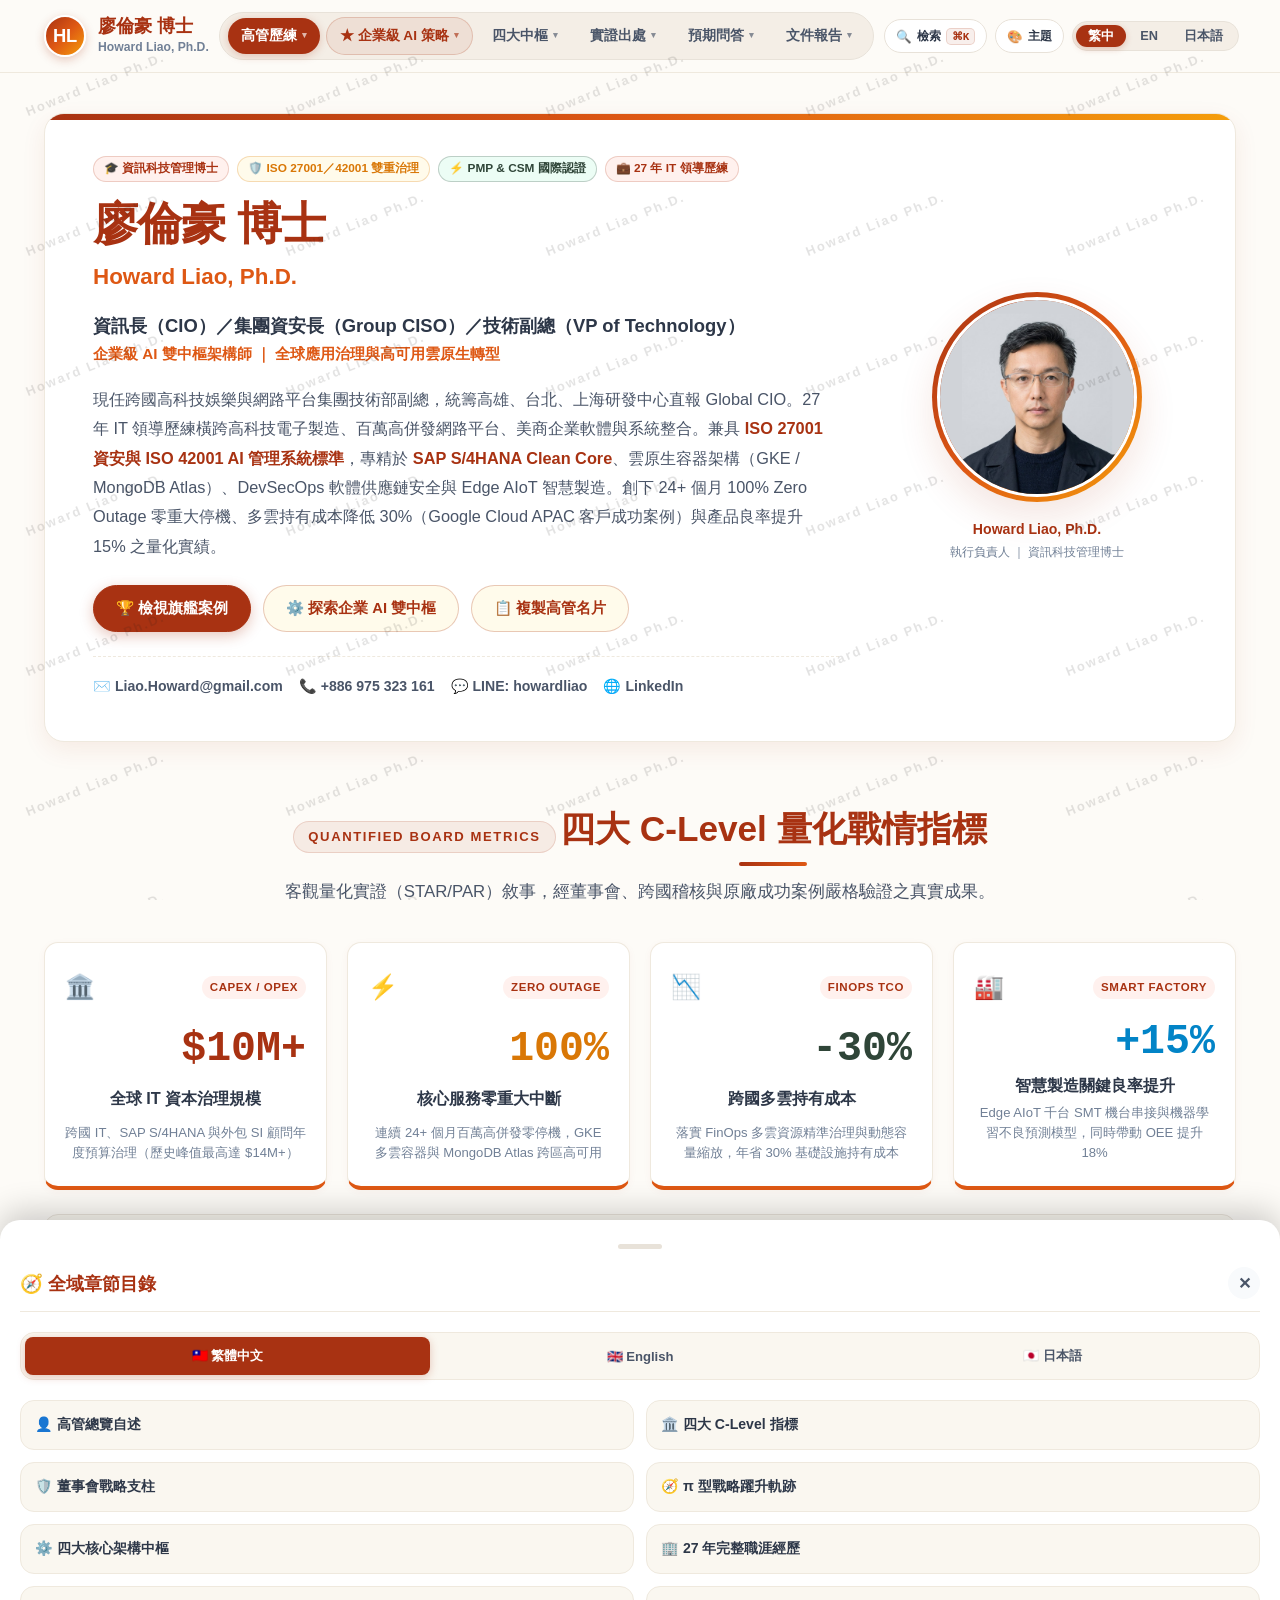
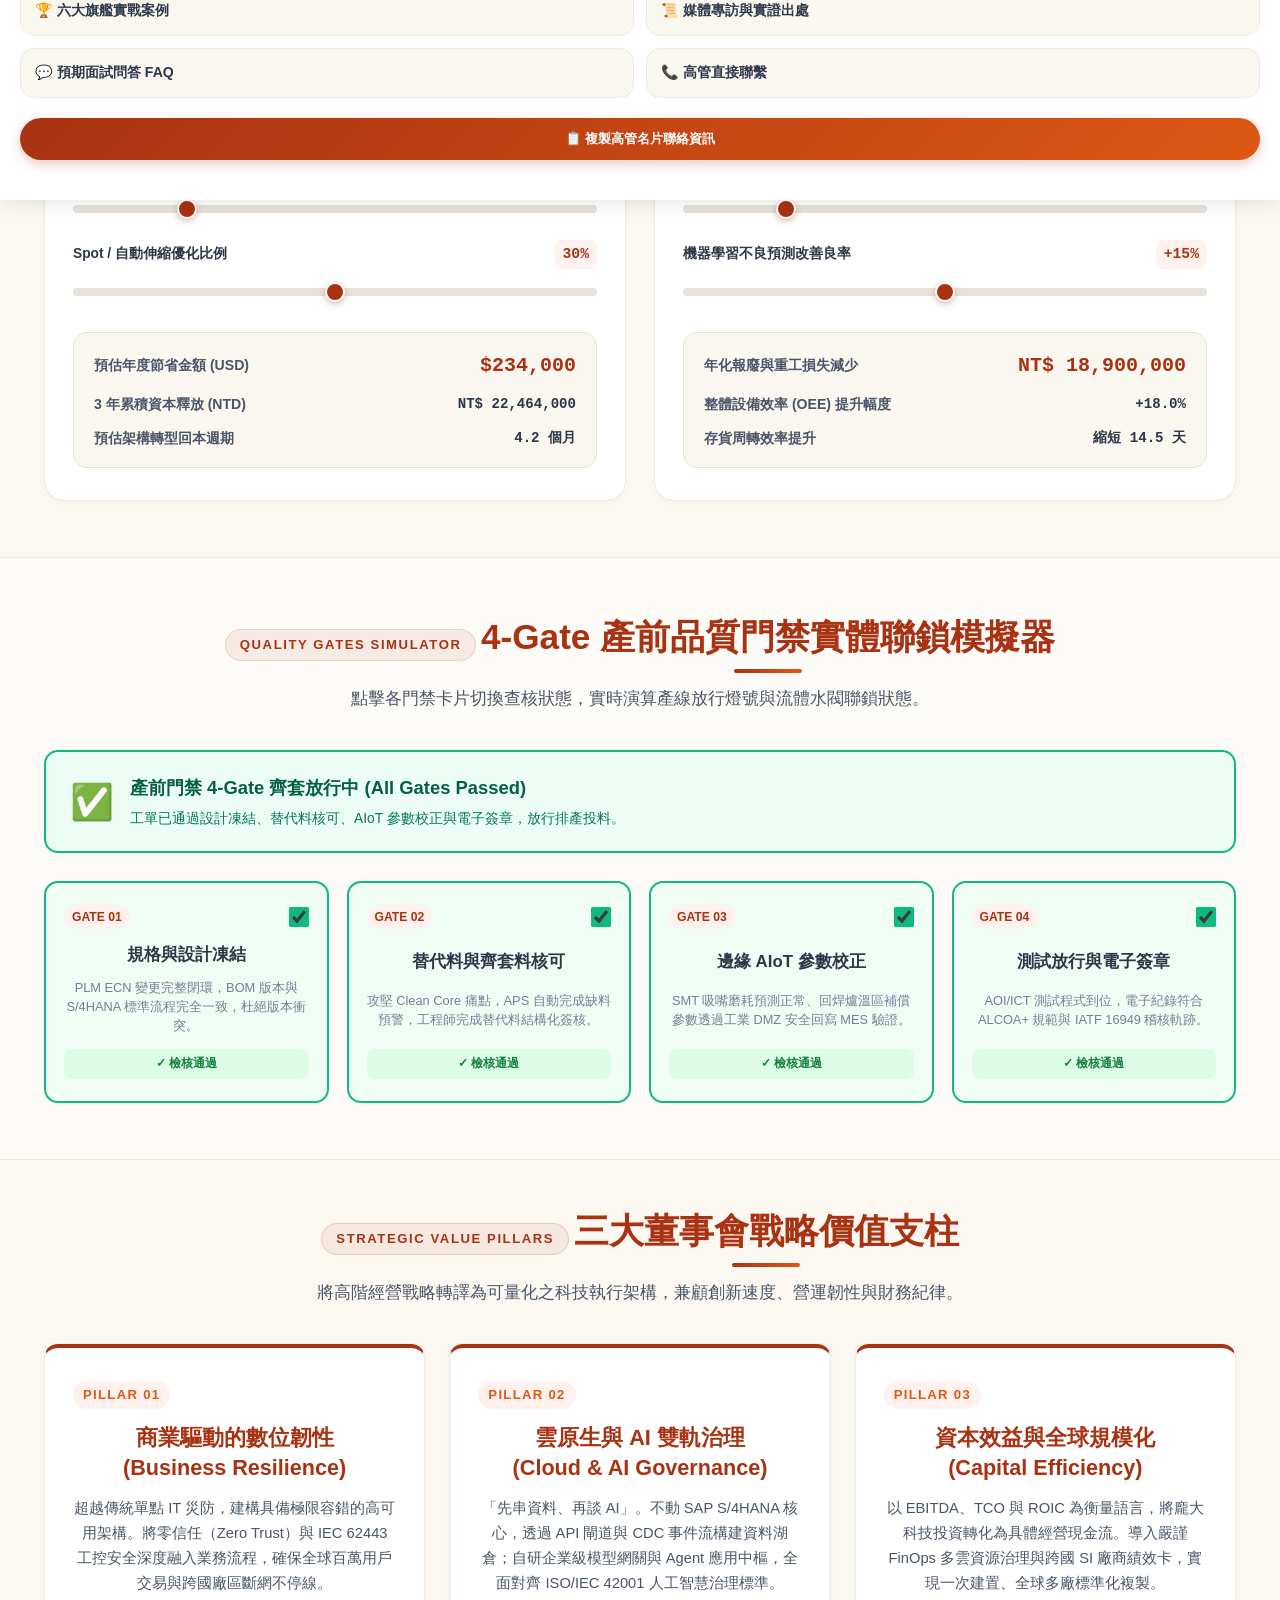
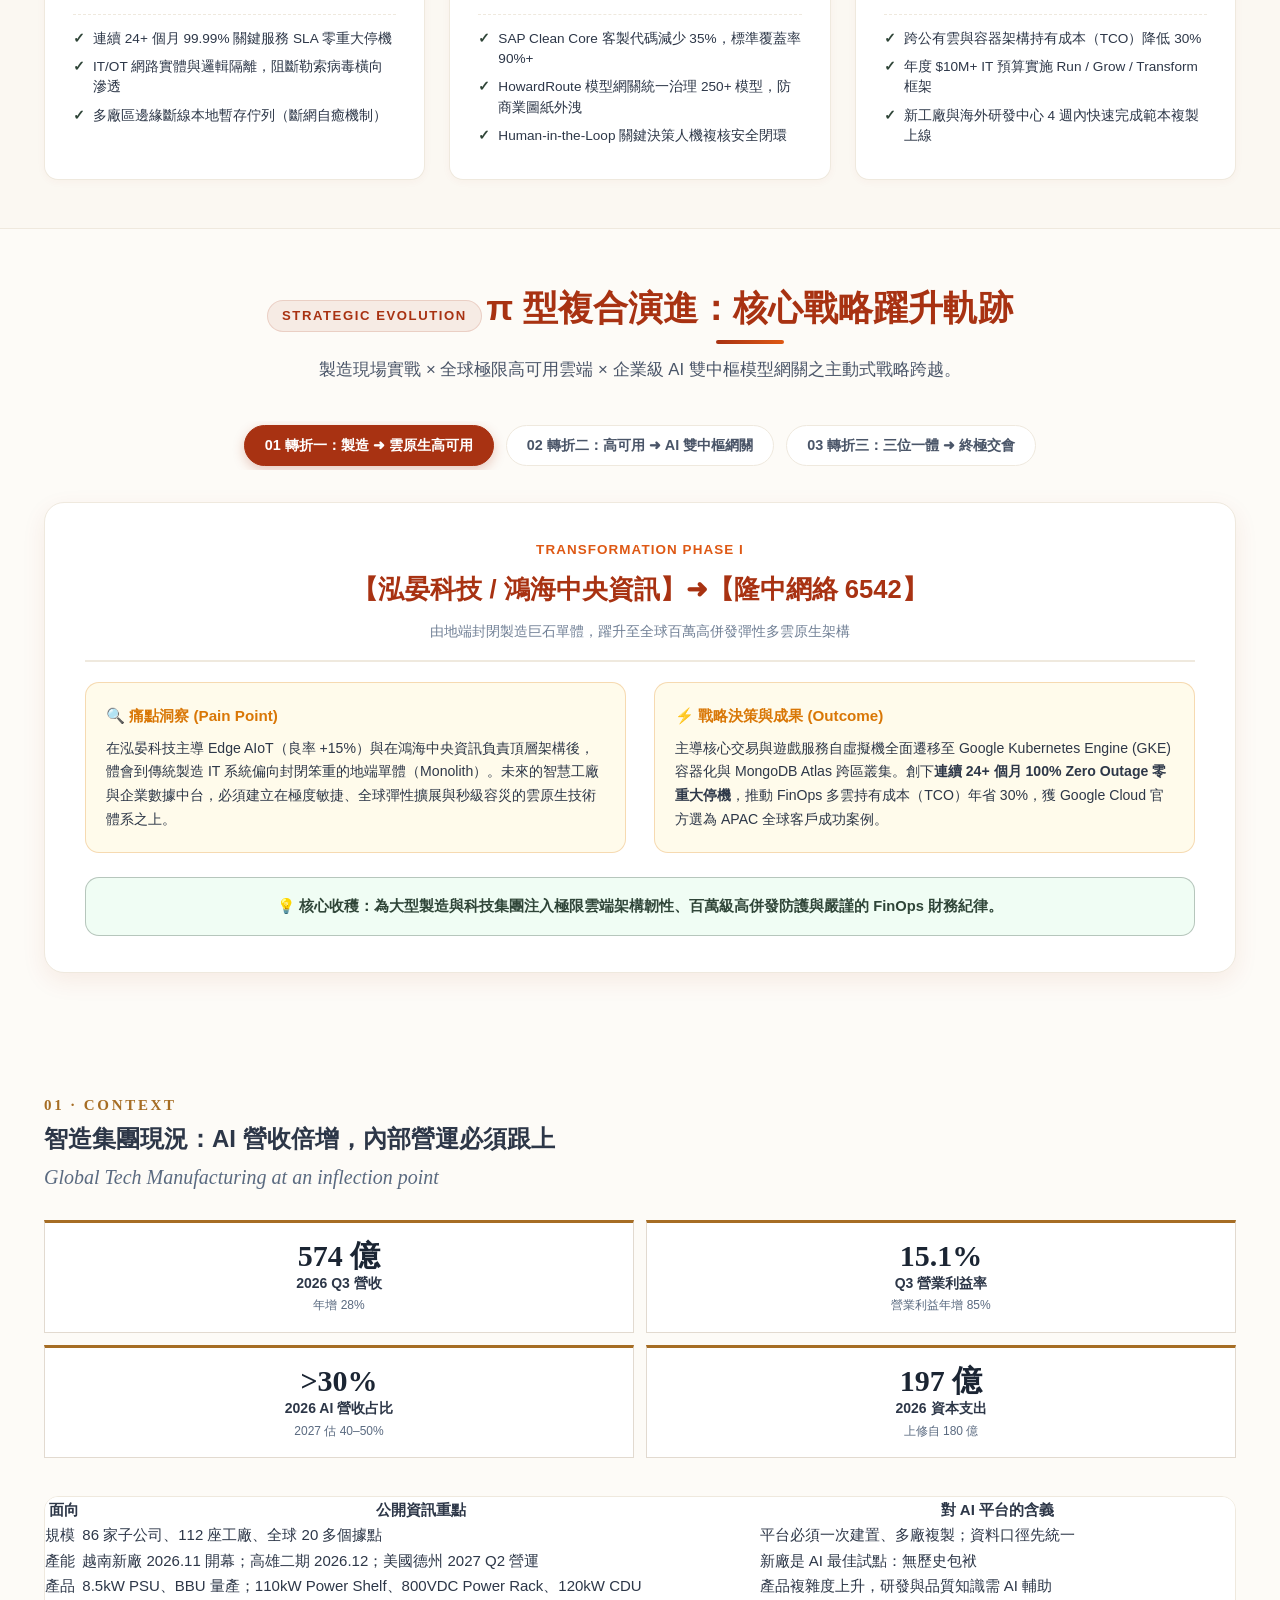
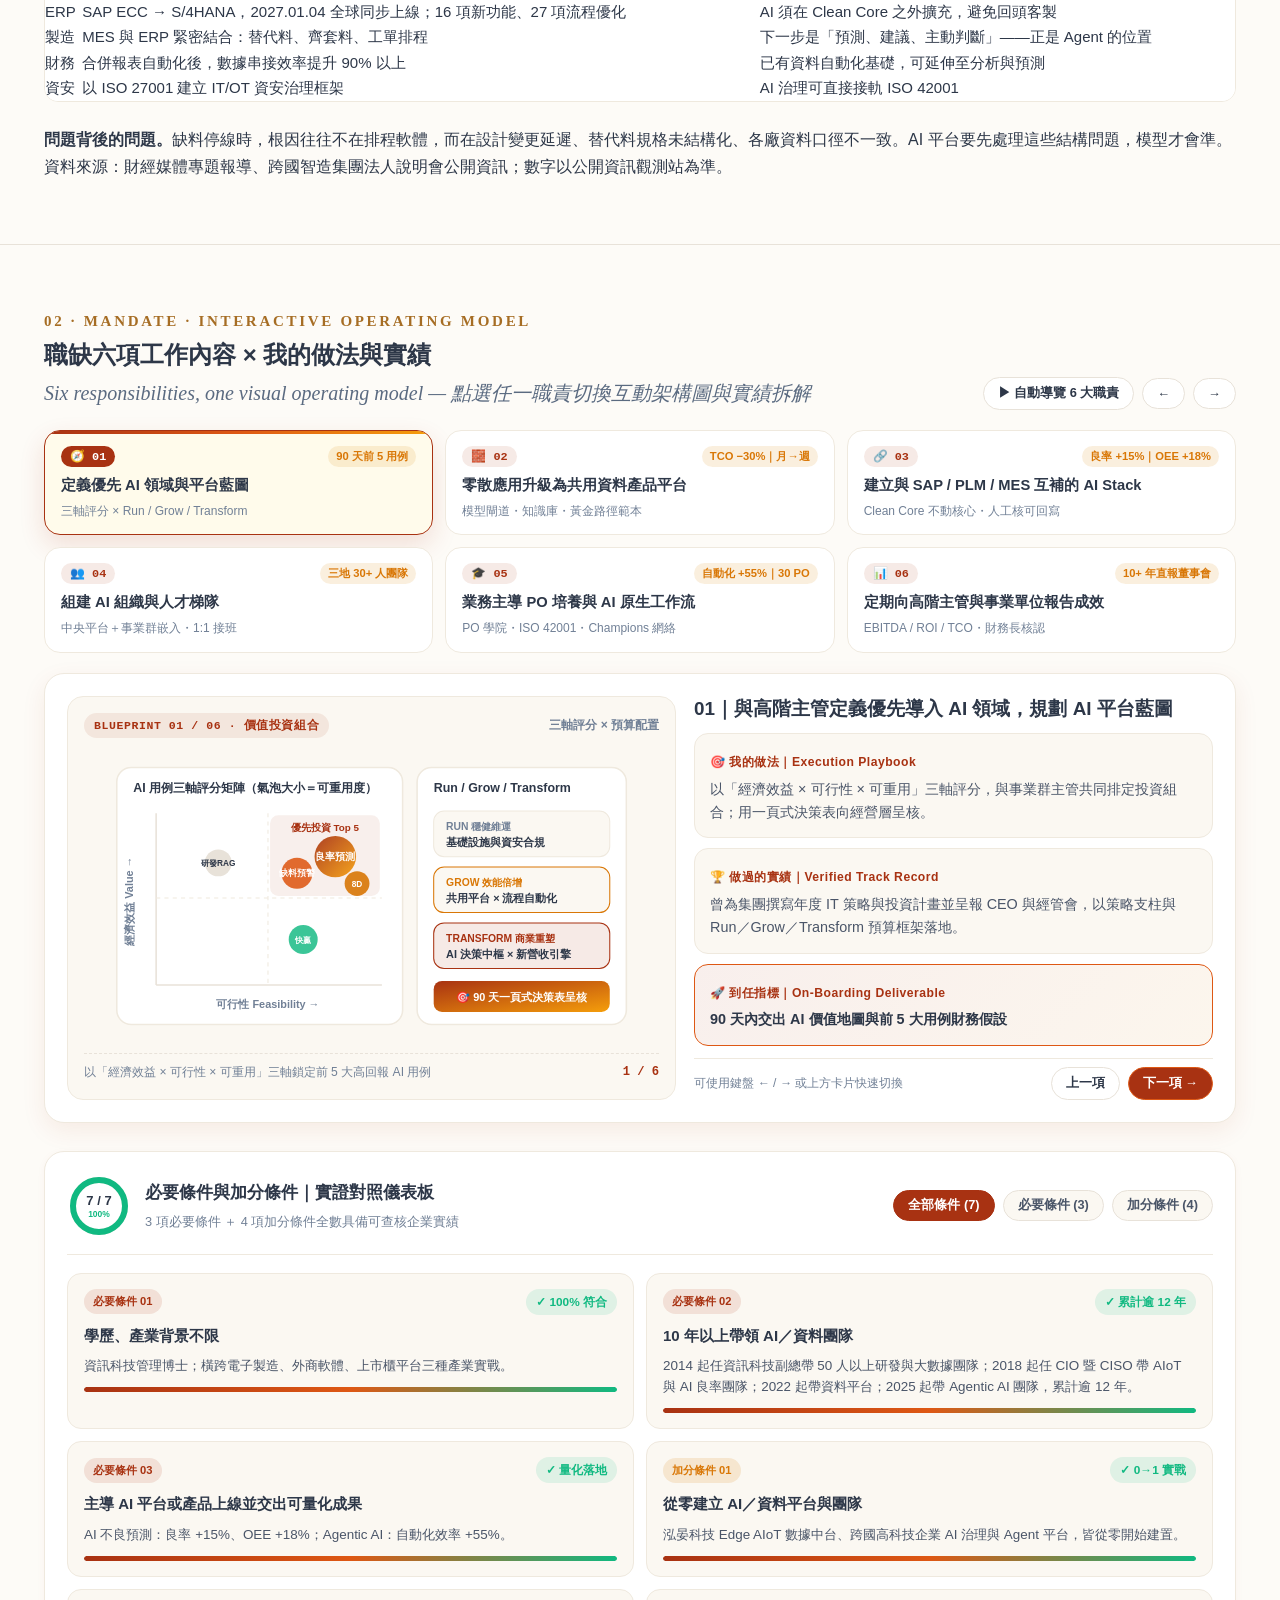
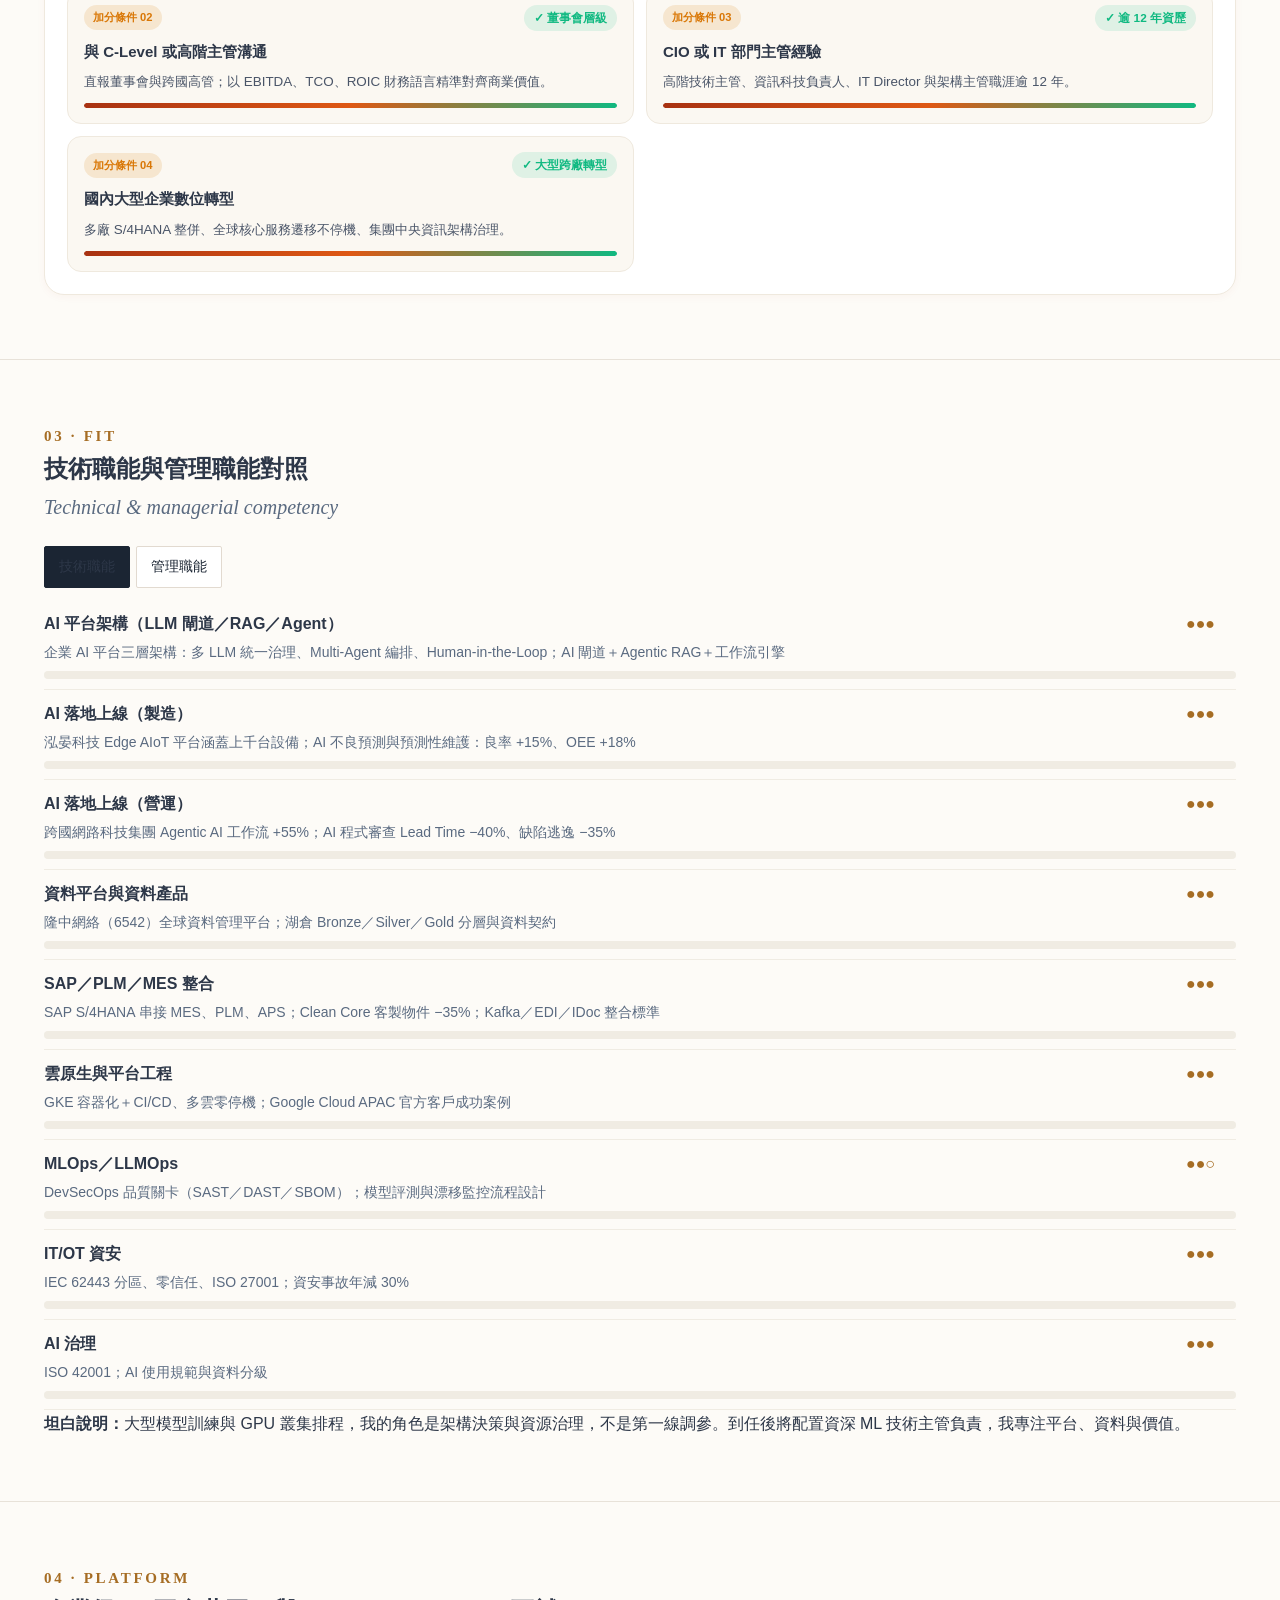
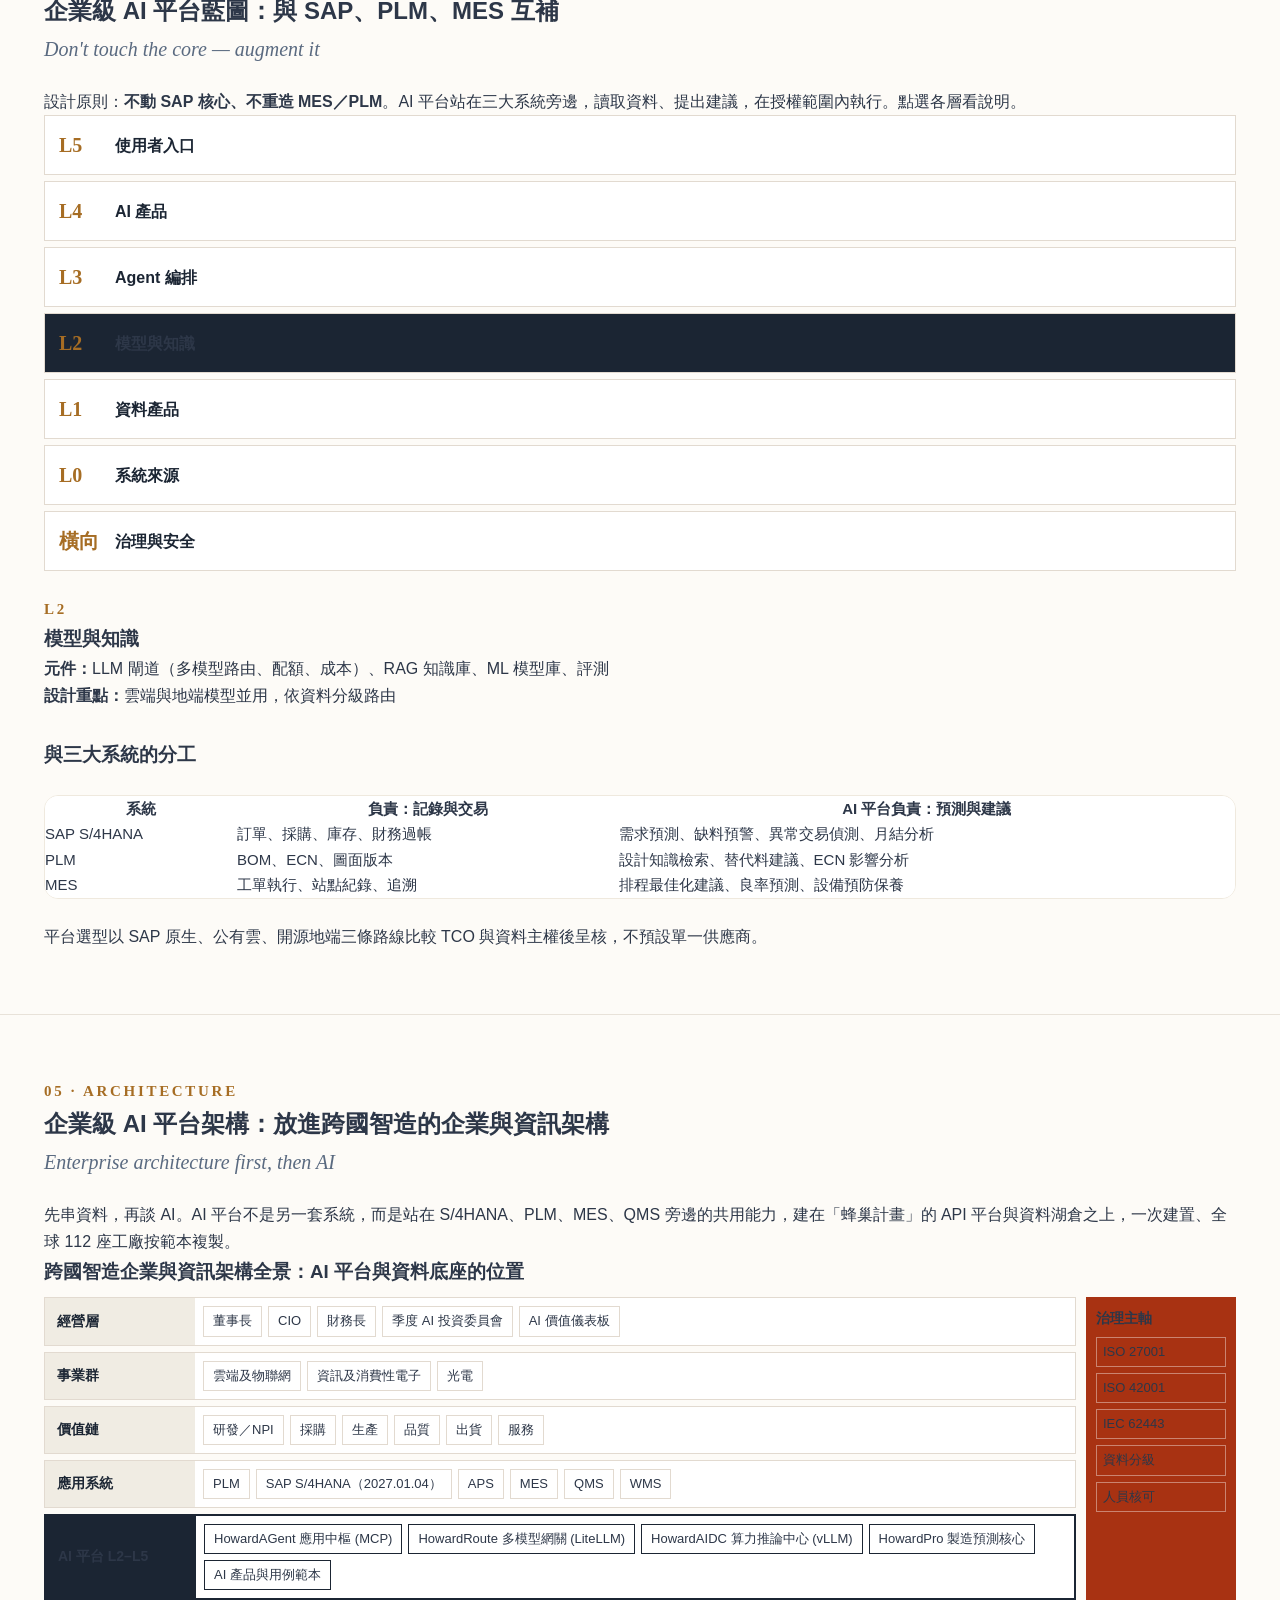
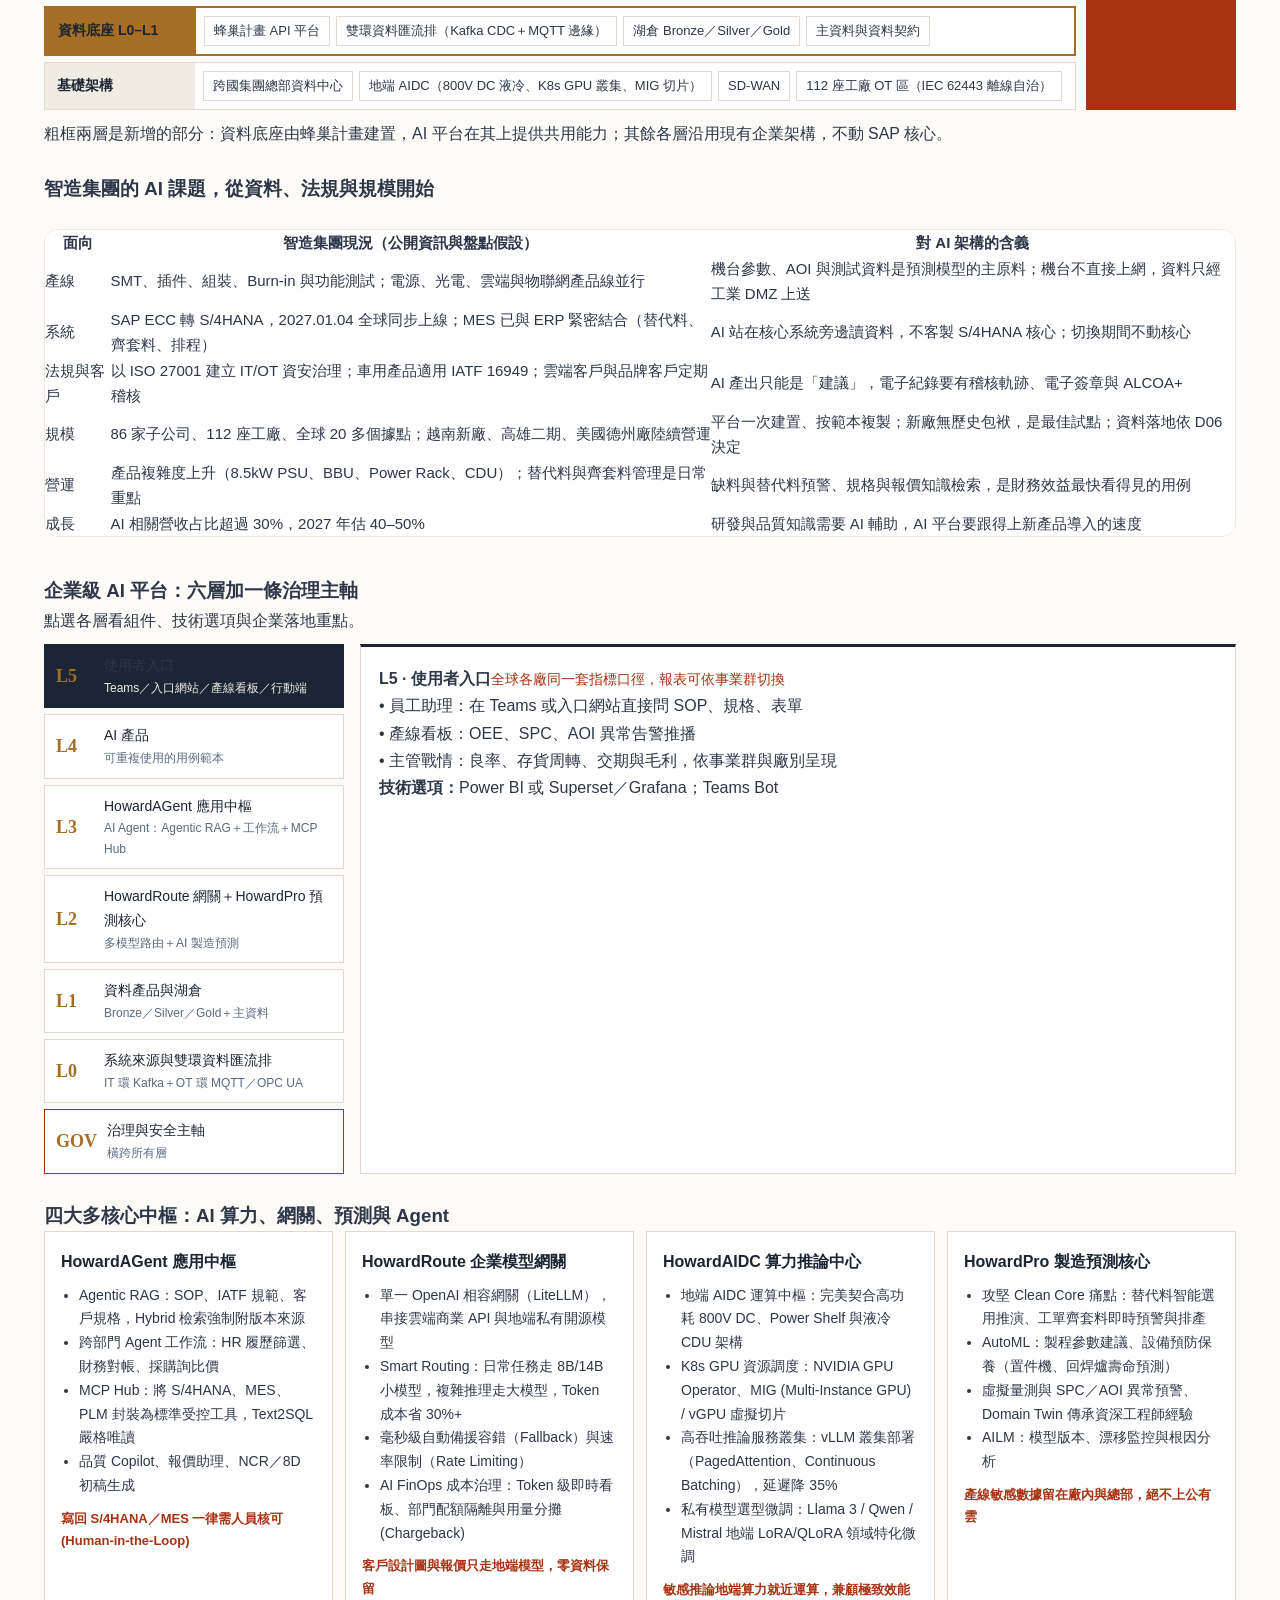
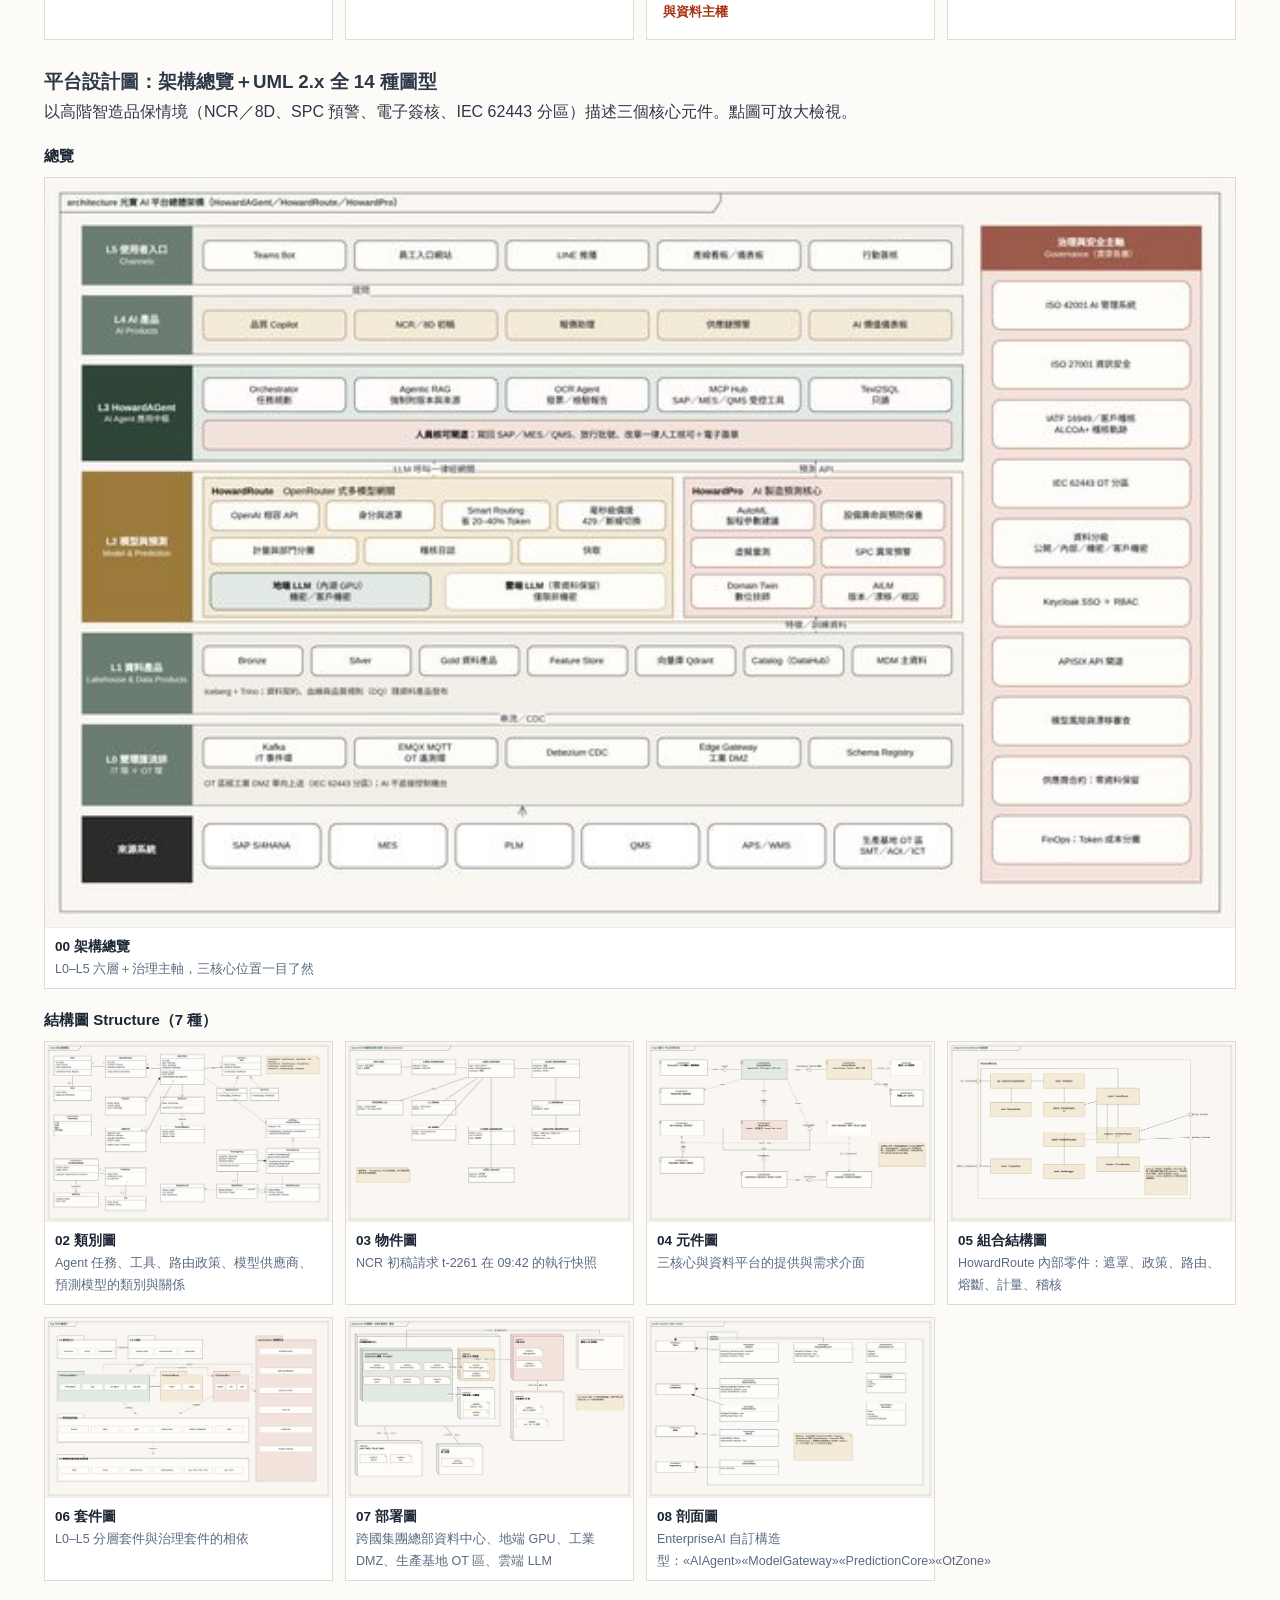
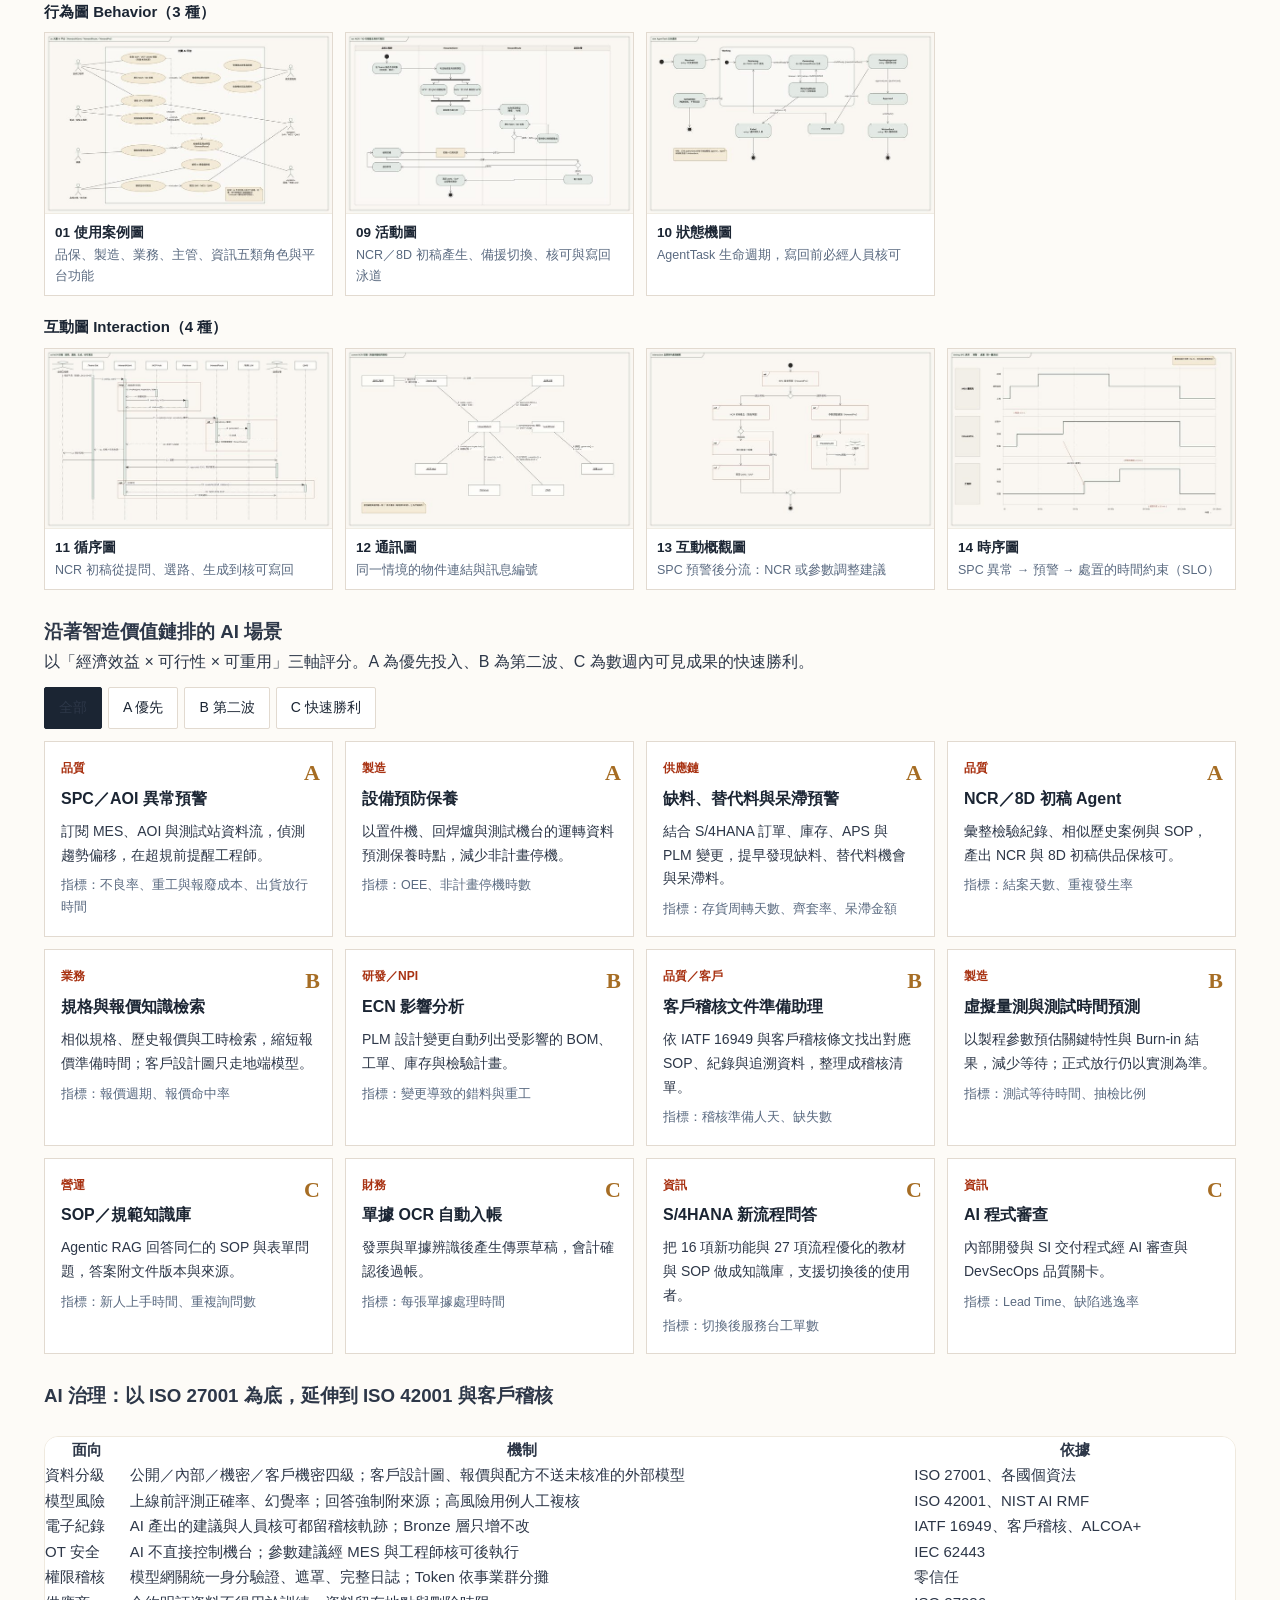
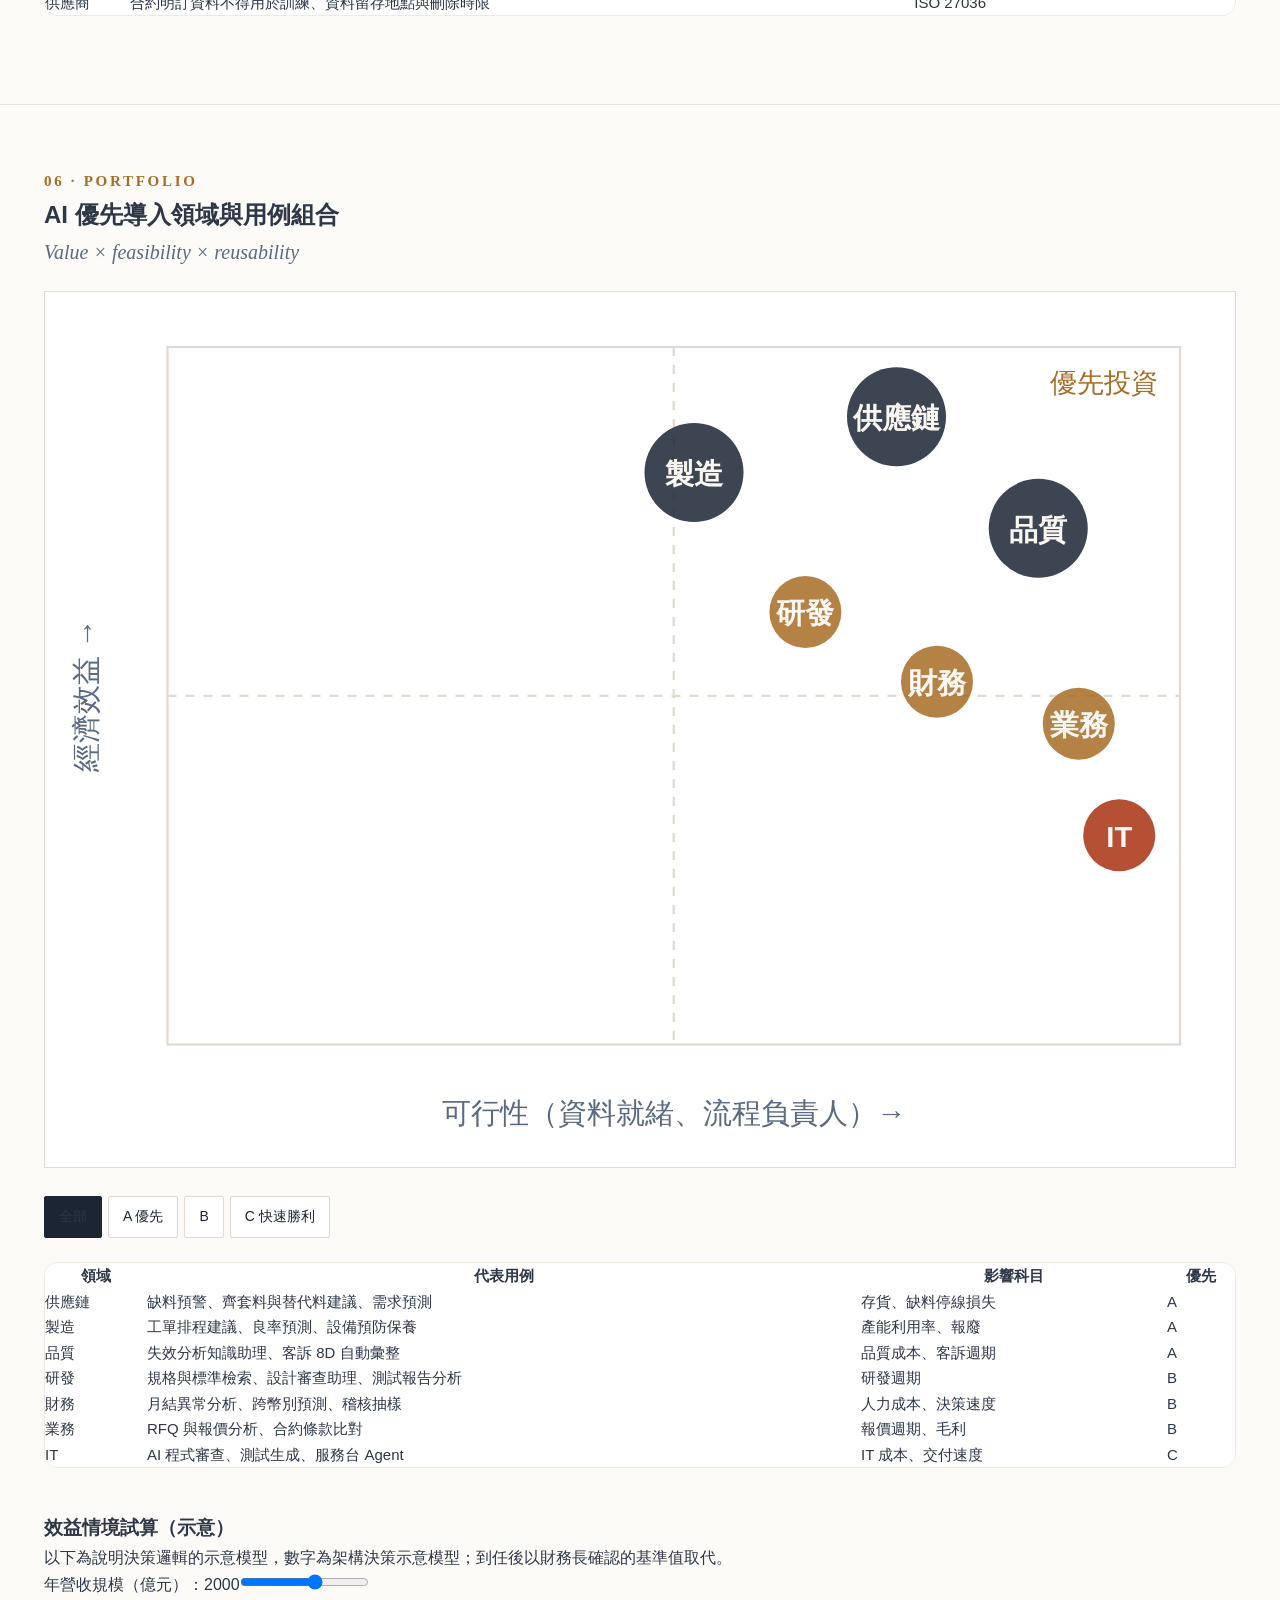
==== commit df60b007: "feat(neon): refine full-site RWD/themes/PWA/search and upgrade #duties to interactive graphical war " ====
--- a/index.html
+++ b/index.html
@@ -12,8 +12,16 @@
   <meta property="og:type" content="profile">
   <meta property="og:title" content="Howard Liao, Ph.D. (廖倫豪 博士) — Executive Portfolio & Leadership Dossier">
   <meta property="og:description" content="27 年跨國高科技製造、網路平台與企業系統治理歷練。米蘭風格高階數位履歷與架構戰情中心。">
-  <meta property="og:image" content="assets/og_howard_liao.jpg">
+  <meta property="og:image" content="https://howardliao.github.io/Portfolio01/assets/og_howard_liao.jpg">
+  <meta property="og:image:width" content="1200">
+  <meta property="og:image:height" content="630">
   <meta property="og:url" content="https://howardliao.github.io/Portfolio01/">
+  <meta name="twitter:card" content="summary_large_image">
+  <meta name="twitter:title" content="Howard Liao, Ph.D. (廖倫豪 博士) — Executive Portfolio & Leadership Dossier">
+  <meta name="twitter:description" content="27 年跨國高科技製造、網路平台與企業系統治理歷練。米蘭風格高階數位履歷與架構戰情中心。">
+  <meta name="twitter:image" content="https://howardliao.github.io/Portfolio01/assets/og_howard_liao.jpg">
+  <meta name="theme-color" content="#A83212" id="metaThemeColor">
+  <link rel="manifest" href="manifest.json">
 
   <!-- Favicon -->
   <link rel="icon" type="image/png" sizes="192x192" href="assets/icon-192.png">
@@ -3676,27 +3684,1206 @@
 .la-fl ol {margin:0;padding-left:20px;font-size:14px}
 .la-fl li {margin:3px 0}
 .la-ai .w {font-family:"Cormorant Garamond",serif;font-size:20px;color:var(--gold);font-weight:700}
-.la-ea {grid-template-columns:1fr}
-.la-row {grid-template-columns:110px 1fr}
-.la-lay {grid-template-columns:1fr}
-.la-3,.la-4 {grid-template-columns:1fr 1fr}
-.la-st {grid-template-columns:1fr 1fr}
-.la-zn div {grid-template-columns:1fr}
-.la-3,.la-4,.la-2,.la-st {grid-template-columns:1fr}
-.la-lb {position:fixed;inset:0;background:rgba(20,22,20,.86);z-index:200;display:flex;align-items:center;justify-content:center;padding:max(16px,env(safe-area-inset-top,0px)) max(16px,env(safe-area-inset-right,0px)) 16px max(16px,env(safe-area-inset-left,0px))}
+/* Fixed responsive media queries (previously stripped during merge) */
+@media (max-width: 1024px) {
+  .la-ea {grid-template-columns:1fr}
+  .la-lay {grid-template-columns:1fr}
+  .la-3,.la-4 {grid-template-columns:1fr 1fr}
+  .la-st {grid-template-columns:1fr 1fr}
+}
+@media (max-width: 720px) {
+  .la-row {grid-template-columns:1fr}
+  .la-zn div {grid-template-columns:1fr}
+  .la-3,.la-4,.la-2,.la-st {grid-template-columns:1fr}
+}
+.la-lb {position:fixed;inset:0;background:rgba(20,22,20,.86);z-index:20000;display:flex;align-items:center;justify-content:center;padding:max(16px,env(safe-area-inset-top,0px)) max(16px,env(safe-area-inset-right,0px)) 16px max(16px,env(safe-area-inset-left,0px))}
 .la-lb[hidden] {display:none}
 .la-lb .in {position:relative;max-width:96vw;max-height:92vh;overflow:auto;background:#FAF7F2}
 .la-lb img {display:block;max-width:none;width:min(1800px,180vw)}
 .la-lb img.doc {max-width:92vw;max-height:86vh;width:auto;height:auto;margin:auto}
 .la-lb .wm3 {position:absolute;inset:0;pointer-events:none}
-.la-lb .x {position:fixed;top:max(14px,env(safe-area-inset-top,0px));right:max(18px,env(safe-area-inset-right,0px));background:var(--bg);color:var(--ink);border:1px solid var(--line);font:inherit;font-size:15px;padding:6px 14px;cursor:pointer;z-index:201}
-.la-lb .cap {position:fixed;left:50%;transform:translateX(-50%);bottom:12px;background:var(--bg);color:var(--ink);padding:6px 14px;font-size:14px;z-index:201;max-width:90vw}
-header.nav,.btns,.tabs,.tbtn,.calc {display:none}
-.panel {display:block!important;margin-bottom:16px}
-
-  </style>
+.la-lb .x {position:fixed;top:max(14px,env(safe-area-inset-top,0px));right:max(18px,env(safe-area-inset-right,0px));background:var(--bg);color:var(--ink);border:1px solid var(--line);font:inherit;font-size:15px;padding:6px 14px;cursor:pointer;z-index:20001}
+.la-lb .cap {position:fixed;left:50%;transform:translateX(-50%);bottom:12px;background:var(--bg);color:var(--ink);padding:6px 14px;font-size:14px;z-index:20001;max-width:90vw}
+
+@media print {
+  header.nav, header.masthead, .mobile-bottom-dock, .nav-drawer, .nav-drawer-backdrop,
+  .neon-chapter-rail, .neon-back-top, .neon-reading-progress, .neon-cmd-backdrop,
+  .neon-theme-popover, .btns, .tabs, .tbtn, .calc, .floating-fab, .toast {
+    display: none !important;
+  }
+  .panel { display: block !important; margin-bottom: 16px; }
+  body { background: #FFFFFF !important; color: #1A202C !important; padding-bottom: 0 !important; }
+  section, .card, .hero-bento, .metric-card, .case-card { break-inside: avoid; box-shadow: none !important; }
+}
+
+/* ==========================================================================
+   NEON EXECUTIVE REFINEMENT SUITE v2.0
+   - 6-Theme Executive Design System (Milan / Obsidian / Pharaoh / Klimt / Ninagawa / Miró)
+   - Strict Mobile/Tablet RWD Guardrails (Fixes 943px Zoom-Out & Nav Overflow)
+   - Reading Progress Bar, Command Palette (Cmd+K), Floating Chapter Rail, Back-to-Top
+   - Typography & Micro-Interaction Polish
+   ========================================================================== */
+html {
+  scroll-behavior: smooth;
+  overflow-x: clip;
+}
+body {
+  overflow-x: clip;
+  max-width: 100vw;
+  transition: background-color 0.28s ease, color 0.28s ease;
+}
+h1, h2, h3, .section-title, .hero-name {
+  text-wrap: balance;
+}
+.metric-val, .metric-value, .kpi-num, td, .calc-res-val {
+  font-variant-numeric: tabular-nums;
+}
+
+/* Refined museum-grade watermark opacity so it never competes with body/calculator text */
+.watermark-overlay {
+  opacity: 0.12 !important;
+}
+
+/* Fix masthead brand & responsive breakpoint override (line 3375 fix) */
+.masthead-brand {
+  flex-shrink: 0 !important;
+  white-space: nowrap !important;
+}
+.masthead-inner {
+  gap: 10px !important;
+}
+@media (max-width: 1220px) {
+  .masthead-nav {
+    display: none !important;
+  }
+  .btn-nav-trigger {
+    display: inline-flex !important;
+  }
+}
+@media (max-width: 768px) {
+  .container {
+    padding-left: 14px !important;
+    padding-right: 14px !important;
+    max-width: 100% !important;
+  }
+  .hero-bento {
+    padding: 22px 18px !important;
+  }
+  .metrics-grid, .pillars-grid, .cases-grid, .evidence-grid, .calc-grid,
+  .arch-hub-grid, .docs-grid, .uml-grid, .grid-2, .grid-3, .grid-4 {
+    grid-template-columns: 1fr !important;
+  }
+  .filter-bar, .evidence-filters, .tabs, #dtabs, #ftabs, #ptabs {
+    display: flex !important;
+    flex-wrap: nowrap !important;
+    overflow-x: auto !important;
+    -webkit-overflow-scrolling: touch;
+    gap: 8px;
+    padding-bottom: 6px;
+    scrollbar-width: none;
+  }
+  .filter-bar::-webkit-scrollbar, .tabs::-webkit-scrollbar {
+    display: none;
+  }
+  .filter-chip, .tab {
+    flex-shrink: 0 !important;
+    white-space: nowrap !important;
+  }
+  .brand-title {
+    display: none !important;
+  }
+  .lang-btn {
+    padding: 4px 7px !important;
+    font-size: 0.72rem !important;
+  }
+  .neon-icon-btn .btn-label-desk {
+    display: none !important;
+  }
+}
+@media (max-width: 560px) {
+  .masthead-inner {
+    gap: 6px !important;
+  }
+  .masthead-actions {
+    gap: 5px !important;
+  }
+  .masthead-actions .lang-switcher {
+    display: none !important;
+  }
+  .neon-icon-btn {
+    width: 34px !important;
+    padding: 0 !important;
+  }
+  .btn-nav-trigger {
+    display: inline-flex !important;
+    padding: 6px 11px !important;
+    font-size: 0.78rem !important;
+  }
+}
+
+/* Responsive Table Scroll Wrapper */
+.table-scroll-wrap {
+  width: 100%;
+  overflow-x: auto;
+  -webkit-overflow-scrolling: touch;
+  border-radius: var(--radius-md);
+  margin: 12px 0;
+  position: relative;
+}
+.table-scroll-hint {
+  display: none;
+  font-size: 0.74rem;
+  font-weight: 700;
+  color: var(--accent-orange);
+  text-align: right;
+  padding: 0 4px 6px;
+  letter-spacing: 0.02em;
+}
+@media (max-width: 900px) {
+  .table-scroll-hint {
+    display: block;
+  }
+}
+
+/* Reading Progress Bar */
+.neon-reading-progress {
+  position: fixed;
+  top: 0;
+  left: 0;
+  width: 0%;
+  height: 3px;
+  background: linear-gradient(90deg, var(--accent-rust), var(--accent-orange), var(--accent-gold));
+  z-index: 20050;
+  transition: width 0.08s linear;
+  pointer-events: none;
+}
+
+/* Header Action Icon Buttons (Search + Theme) */
+.neon-icon-btn {
+  display: inline-flex;
+  align-items: center;
+  justify-content: center;
+  gap: 5px;
+  height: 34px;
+  padding: 0 11px;
+  border-radius: var(--radius-full);
+  border: 1px solid var(--border-subtle);
+  background: var(--bg-card);
+  color: var(--text-primary);
+  font-size: 0.78rem;
+  font-weight: 700;
+  cursor: pointer;
+  transition: all 0.18s ease;
+  white-space: nowrap;
+  flex-shrink: 0;
+}
+.neon-icon-btn:hover {
+  border-color: var(--accent-orange);
+  color: var(--accent-rust);
+  transform: translateY(-1px);
+  box-shadow: var(--shadow-sm);
+}
+.neon-kbd {
+  font-family: var(--font-mono);
+  font-size: 0.68rem;
+  padding: 1px 5px;
+  border-radius: 5px;
+  background: rgba(168, 50, 18, 0.08);
+  color: var(--accent-rust);
+  border: 1px solid rgba(168, 50, 18, 0.16);
+}
+
+/* Theme Popover Menu */
+.neon-theme-wrap {
+  position: relative;
+}
+.neon-theme-popover {
+  position: absolute;
+  top: calc(100% + 8px);
+  right: 0;
+  width: 244px;
+  background: var(--bg-card);
+  border: 1px solid var(--border-subtle);
+  border-radius: 16px;
+  box-shadow: 0 18px 44px rgba(0, 0, 0, 0.18);
+  padding: 10px;
+  z-index: 15000;
+  display: none;
+  flex-direction: column;
+  gap: 4px;
+}
+.neon-theme-popover.open {
+  display: flex;
+}
+.neon-theme-title {
+  font-size: 0.72rem;
+  font-weight: 800;
+  letter-spacing: 0.06em;
+  text-transform: uppercase;
+  color: var(--text-muted);
+  padding: 4px 8px 6px;
+  border-bottom: 1px solid var(--border-main);
+  margin-bottom: 4px;
+}
+.neon-theme-opt {
+  display: flex;
+  align-items: center;
+  gap: 10px;
+  width: 100%;
+  padding: 8px 10px;
+  border: 1px solid transparent;
+  border-radius: 10px;
+  background: transparent;
+  color: var(--text-primary);
+  font-size: 0.82rem;
+  font-weight: 700;
+  cursor: pointer;
+  text-align: left;
+  transition: all 0.15s ease;
+}
+.neon-theme-opt:hover {
+  background: var(--bg-card-subtle);
+}
+.neon-theme-opt.active {
+  border-color: var(--accent-orange);
+  background: var(--bg-card-subtle);
+  color: var(--accent-rust);
+}
+.neon-swatch {
+  width: 18px;
+  height: 18px;
+  border-radius: 50%;
+  flex-shrink: 0;
+  border: 2px solid rgba(128,128,128,0.25);
+}
+
+/* Global Command Search Palette (Cmd+K) */
+.neon-cmd-backdrop {
+  position: fixed;
+  inset: 0;
+  background: rgba(15, 23, 42, 0.58);
+  backdrop-filter: blur(8px);
+  -webkit-backdrop-filter: blur(8px);
+  z-index: 25000;
+  display: none;
+  align-items: flex-start;
+  justify-content: center;
+  padding: 10vh 16px 24px;
+}
+.neon-cmd-backdrop.open {
+  display: flex;
+}
+.neon-cmd-modal {
+  width: 100%;
+  max-width: 620px;
+  background: var(--bg-card);
+  border: 1px solid var(--border-subtle);
+  border-radius: 18px;
+  box-shadow: 0 24px 64px rgba(0, 0, 0, 0.32);
+  overflow: hidden;
+  display: flex;
+  flex-direction: column;
+  max-height: 76vh;
+}
+.neon-cmd-head {
+  display: flex;
+  align-items: center;
+  gap: 10px;
+  padding: 14px 16px;
+  border-bottom: 1px solid var(--border-main);
+}
+.neon-cmd-input {
+  flex: 1;
+  border: none;
+  outline: none;
+  background: transparent;
+  font-size: 1rem;
+  font-weight: 600;
+  color: var(--text-primary);
+  font-family: inherit;
+}
+.neon-cmd-results {
+  overflow-y: auto;
+  padding: 8px;
+  display: flex;
+  flex-direction: column;
+  gap: 4px;
+}
+.neon-cmd-item {
+  display: flex;
+  align-items: center;
+  justify-content: space-between;
+  gap: 12px;
+  padding: 10px 12px;
+  border-radius: 10px;
+  text-decoration: none;
+  color: var(--text-primary);
+  cursor: pointer;
+  border: 1px solid transparent;
+  transition: all 0.14s ease;
+}
+.neon-cmd-item:hover, .neon-cmd-item.selected {
+  background: var(--bg-card-subtle);
+  border-color: var(--border-accent);
+}
+.neon-cmd-item-title {
+  font-size: 0.88rem;
+  font-weight: 700;
+  color: var(--text-primary);
+}
+.neon-cmd-item-sub {
+  font-size: 0.74rem;
+  color: var(--text-muted);
+}
+.neon-cmd-tag {
+  font-size: 0.7rem;
+  font-weight: 700;
+  padding: 2px 8px;
+  border-radius: 999px;
+  background: rgba(222, 88, 20, 0.12);
+  color: var(--accent-rust);
+  white-space: nowrap;
+}
+.neon-cmd-foot {
+  padding: 8px 14px;
+  border-top: 1px solid var(--border-main);
+  font-size: 0.72rem;
+  color: var(--text-muted);
+  display: flex;
+  justify-content: space-between;
+}
+
+/* Floating Right Chapter Rail (Desktop >= 1360px) */
+.neon-chapter-rail {
+  position: fixed;
+  right: 14px;
+  top: 50%;
+  transform: translateY(-50%);
+  z-index: 9000;
+  display: flex;
+  flex-direction: column;
+  gap: 7px;
+  padding: 10px 6px;
+  border-radius: 999px;
+  background: var(--bg-card);
+  border: 1px solid var(--border-main);
+  box-shadow: var(--shadow-md);
+  opacity: 0.88;
+  transition: opacity 0.2s ease;
+}
+.neon-chapter-rail:hover {
+  opacity: 1;
+}
+@media (max-width: 1360px) {
+  .neon-chapter-rail { display: none !important; }
+}
+.neon-rail-dot {
+  width: 9px;
+  height: 9px;
+  border-radius: 50%;
+  background: var(--border-subtle);
+  border: none;
+  padding: 0;
+  cursor: pointer;
+  position: relative;
+  transition: all 0.2s ease;
+}
+.neon-rail-dot:hover, .neon-rail-dot.active {
+  background: var(--accent-orange);
+  transform: scale(1.35);
+}
+.neon-rail-dot::after {
+  content: attr(data-label);
+  position: absolute;
+  right: 18px;
+  top: 50%;
+  transform: translateY(-50%);
+  background: var(--text-primary);
+  color: var(--bg-card);
+  font-size: 0.72rem;
+  font-weight: 700;
+  padding: 4px 10px;
+  border-radius: 8px;
+  white-space: nowrap;
+  opacity: 0;
+  pointer-events: none;
+  transition: opacity 0.16s ease;
+  box-shadow: 0 4px 12px rgba(0,0,0,0.18);
+}
+.neon-rail-dot:hover::after {
+  opacity: 1;
+}
+
+/* Smart Back-to-Top FAB (auto clears Mobile Bottom Dock) */
+.neon-back-top {
+  position: fixed;
+  right: 18px;
+  bottom: 24px;
+  width: 44px;
+  height: 44px;
+  border-radius: 50%;
+  border: 1px solid var(--border-accent);
+  background: var(--bg-card);
+  color: var(--accent-rust);
+  font-size: 1.1rem;
+  font-weight: 800;
+  box-shadow: var(--shadow-md);
+  cursor: pointer;
+  z-index: 9500;
+  display: inline-flex;
+  align-items: center;
+  justify-content: center;
+  opacity: 0;
+  transform: translateY(14px);
+  pointer-events: none;
+  transition: all 0.22s ease;
+}
+.neon-back-top.visible {
+  opacity: 1;
+  transform: translateY(0);
+  pointer-events: auto;
+}
+.neon-back-top:hover {
+  background: var(--accent-rust);
+  color: #FFFFFF;
+}
+@media (max-width: 1024px) {
+  .neon-back-top {
+    bottom: 84px !important;
+    right: 14px !important;
+  }
+}
+
+/* Subtle section highlight pulse after jump */
+@keyframes neonPulse {
+  0% { box-shadow: 0 0 0 0 rgba(222, 88, 20, 0.35); }
+  100% { box-shadow: 0 0 0 18px rgba(222, 88, 20, 0); }
+}
+.neon-jump-highlight {
+  animation: neonPulse 0.9s ease-out;
+}
+
+/* ==========================================================================
+   6-THEME EXECUTIVE DESIGN SYSTEM OVERRIDES
+   ========================================================================== */
+
+/* Theme 2: Deep Obsidian (Cyber Tech Dark) */
+html[data-theme="obsidian"] {
+  --bg-base: #020617;
+  --bg-canvas: #070D1F;
+  --bg-surface: #0B1224;
+  --bg: #020617;
+  --card: #0F172A;
+  --bg-card: #0F172A;
+  --bg-card-subtle: #162038;
+  --bg-card-muted: #111C33;
+  --border-main: #1E293B;
+  --border-subtle: #334155;
+  --line: #1E293B;
+  --border-accent: #38BDF8;
+  --border-gold: #F59E0B;
+  --text-primary: #F8FAFC;
+  --ink: #F8FAFC;
+  --text-secondary: #CBD5E1;
+  --text-muted: #94A3B8;
+  --muted: #94A3B8;
+  --accent-rust: #38BDF8;
+  --accent-orange: #0EA5E9;
+  --accent-amber: #F59E0B;
+  --accent-gold: #FBBF24;
+  --green: #10B981;
+  --brick: #38BDF8;
+  --gold: #F59E0B;
+  --shadow-sm: 0 2px 10px rgba(0, 0, 0, 0.35);
+  --shadow-md: 0 10px 28px rgba(0, 0, 0, 0.45);
+  --shadow-lg: 0 18px 42px rgba(0, 0, 0, 0.55);
+}
+html[data-theme="obsidian"] .masthead {
+  background: rgba(2, 6, 23, 0.92) !important;
+  border-bottom-color: #1E293B !important;
+}
+html[data-theme="obsidian"] .masthead-nav,
+html[data-theme="obsidian"] .lang-switcher {
+  background: rgba(15, 23, 42, 0.9) !important;
+  border-color: #334155 !important;
+}
+html[data-theme="obsidian"] .nav-drop,
+html[data-theme="obsidian"] .nav-drawer,
+html[data-theme="obsidian"] .mobile-bottom-dock,
+html[data-theme="obsidian"] .hero-bento,
+html[data-theme="obsidian"] .metric-card,
+html[data-theme="obsidian"] .case-card,
+html[data-theme="obsidian"] .evidence-card,
+html[data-theme="obsidian"] .calc-card,
+html[data-theme="obsidian"] .faq-item,
+html[data-theme="obsidian"] .card,
+html[data-theme="obsidian"] .panel {
+  background: #0F172A !important;
+  border-color: #1E293B !important;
+  color: #F8FAFC !important;
+}
+html[data-theme="obsidian"] .nav-drop a {
+  color: #E2E8F0 !important;
+}
+html[data-theme="obsidian"] .nav-drop a:hover {
+  background: #1E293B !important;
+  color: #38BDF8 !important;
+}
+html[data-theme="obsidian"],
+html[data-theme="obsidian"] body,
+html[data-theme="obsidian"] main,
+html[data-theme="obsidian"] section,
+html[data-theme="obsidian"] .hero-section,
+html[data-theme="obsidian"] .metrics-section,
+html[data-theme="obsidian"] .calc-section,
+html[data-theme="obsidian"] .gates-section,
+html[data-theme="obsidian"] .pillars-section,
+html[data-theme="obsidian"] .stepper-section,
+html[data-theme="obsidian"] .strategic-section,
+html[data-theme="obsidian"] .arch-section,
+html[data-theme="obsidian"] .uml-section,
+html[data-theme="obsidian"] .timeline-section,
+html[data-theme="obsidian"] .cases-section,
+html[data-theme="obsidian"] .evidence-section,
+html[data-theme="obsidian"] .edu-section,
+html[data-theme="obsidian"] .faq-section,
+html[data-theme="obsidian"] .plan-section {
+  background: #020617 !important;
+  background-image: none !important;
+  color: #F8FAFC !important;
+}
+html[data-theme="obsidian"] .neon-icon-btn {
+  background: #0F172A !important;
+  color: #E2E8F0 !important;
+  border-color: #334155 !important;
+}
+html[data-theme="obsidian"] .neon-kbd {
+  background: rgba(56, 189, 248, 0.14) !important;
+  color: #38BDF8 !important;
+  border-color: rgba(56, 189, 248, 0.3) !important;
+}
+html[data-theme="obsidian"] .nav-pill.strategic-pill {
+  color: #38BDF8 !important;
+  background: rgba(56, 189, 248, 0.14) !important;
+  border-color: rgba(56, 189, 248, 0.35) !important;
+}
+html[data-theme="obsidian"] .btn-hero-secondary,
+html[data-theme="obsidian"] .btn-secondary {
+  background: #1E293B !important;
+  color: #F8FAFC !important;
+  border-color: #334155 !important;
+}
+html[data-theme="obsidian"] .watermark-overlay {
+  opacity: 0.04 !important;
+  filter: invert(1);
+}
+html[data-theme="obsidian"] table th {
+  background: #1E293B !important;
+  color: #F8FAFC !important;
+}
+html[data-theme="obsidian"] table td {
+  background: #0F172A !important;
+  color: #E2E8F0 !important;
+  border-color: #1E293B !important;
+}
+
+/* Theme 3: Egyptian Pharaoh (Pure White & Royal Gold/Amber) */
+html[data-theme="pharaoh"] {
+  --bg-base: #FFFFFF;
+  --bg-canvas: #FFFDF9;
+  --bg-surface: #FFF8EE;
+  --bg: #FFFFFF;
+  --card: #FFFFFF;
+  --bg-card: #FFFFFF;
+  --bg-card-subtle: #FBE8D7;
+  --border-main: #F3D5B5;
+  --border-subtle: #E7BC91;
+  --border-accent: #E87524;
+  --border-gold: #E5B300;
+  --text-primary: #222222;
+  --ink: #222222;
+  --text-secondary: #444444;
+  --text-muted: #666666;
+  --accent-rust: #B6532D;
+  --accent-orange: #E87524;
+  --accent-amber: #D98B19;
+  --accent-gold: #E5B300;
+}
+
+/* Theme 4: Gustav Klimt (Deep Indigo & Gilded Gold) */
+html[data-theme="klimt"] {
+  --bg-base: #120F1D;
+  --bg-canvas: #181426;
+  --bg-surface: #1D182E;
+  --bg: #120F1D;
+  --card: #1E1930;
+  --bg-card: #1E1930;
+  --bg-card-subtle: #2A2340;
+  --bg-card-muted: #231D36;
+  --border-main: #3A3054;
+  --border-subtle: #504270;
+  --line: #3A3054;
+  --border-accent: #F59E0B;
+  --border-gold: #FBBF24;
+  --text-primary: #FEFCE8;
+  --ink: #FEFCE8;
+  --text-secondary: #E7E5D8;
+  --text-muted: #B8B2C8;
+  --accent-rust: #F59E0B;
+  --accent-orange: #D97706;
+  --accent-amber: #FBBF24;
+  --accent-gold: #FDE047;
+}
+html[data-theme="klimt"] .masthead {
+  background: rgba(18, 15, 29, 0.94) !important;
+  border-bottom-color: #3A3054 !important;
+}
+html[data-theme="klimt"] .masthead-nav,
+html[data-theme="klimt"] .lang-switcher {
+  background: rgba(30, 25, 48, 0.92) !important;
+  border-color: #504270 !important;
+}
+html[data-theme="klimt"] .nav-drop,
+html[data-theme="klimt"] .nav-drawer,
+html[data-theme="klimt"] .mobile-bottom-dock,
+html[data-theme="klimt"] .hero-bento,
+html[data-theme="klimt"] .metric-card,
+html[data-theme="klimt"] .case-card,
+html[data-theme="klimt"] .evidence-card,
+html[data-theme="klimt"] .calc-card,
+html[data-theme="klimt"] .faq-item,
+html[data-theme="klimt"] .card,
+html[data-theme="klimt"] .panel {
+  background: #1E1930 !important;
+  border-color: #3A3054 !important;
+  color: #FEFCE8 !important;
+}
+html[data-theme="klimt"],
+html[data-theme="klimt"] body,
+html[data-theme="klimt"] main,
+html[data-theme="klimt"] section {
+  background: #120F1D !important;
+  background-image: none !important;
+  color: #FEFCE8 !important;
+}
+html[data-theme="klimt"] .neon-icon-btn {
+  background: #1E1930 !important;
+  color: #FEFCE8 !important;
+  border-color: #504270 !important;
+}
+html[data-theme="klimt"] .nav-pill.strategic-pill {
+  color: #FBBF24 !important;
+  background: rgba(245, 158, 11, 0.16) !important;
+  border-color: rgba(245, 158, 11, 0.38) !important;
+}
+html[data-theme="klimt"] .watermark-overlay {
+  opacity: 0.04 !important;
+  filter: invert(1);
+}
+html[data-theme="klimt"] table th {
+  background: #2A2340 !important;
+  color: #FDE047 !important;
+}
+html[data-theme="klimt"] table td {
+  background: #1E1930 !important;
+  color: #FEFCE8 !important;
+  border-color: #3A3054 !important;
+}
+
+/* Theme 5: Mika Ninagawa (Vivid Floral Editorial) */
+html[data-theme="ninagawa"] {
+  --bg-base: #FFF5F7;
+  --bg-canvas: #FFF0F3;
+  --bg-surface: #FFE4EC;
+  --bg: #FFF5F7;
+  --card: #FFFFFF;
+  --bg-card: #FFFFFF;
+  --bg-card-subtle: #FFE4EE;
+  --border-main: #FBCFE8;
+  --border-subtle: #F9A8D4;
+  --border-accent: #E11D48;
+  --border-gold: #A21CAF;
+  --text-primary: #1F1226;
+  --ink: #1F1226;
+  --text-secondary: #4A235A;
+  --text-muted: #7B4B7A;
+  --accent-rust: #BE123C;
+  --accent-orange: #E11D48;
+  --accent-amber: #A21CAF;
+  --accent-gold: #06B6D4;
+}
+
+/* Theme 6: Joan Miró (Bold Primary Modernism) */
+html[data-theme="miro"] {
+  --bg-base: #FAF7F2;
+  --bg-canvas: #F5F0E6;
+  --bg-surface: #EFE9DC;
+  --bg: #FAF7F2;
+  --card: #FFFFFF;
+  --bg-card: #FFFFFF;
+  --bg-card-subtle: #FEF9C3;
+  --border-main: #18181B;
+  --border-subtle: #D4D4D8;
+  --border-accent: #DC2626;
+  --border-gold: #2563EB;
+  --text-primary: #111111;
+  --ink: #111111;
+  --text-secondary: #27272A;
+  --text-muted: #52525B;
+  --accent-rust: #DC2626;
+  --accent-orange: #2563EB;
+  --accent-amber: #FBBF24;
+  --accent-gold: #EAB308;
+}
+
+  
+/* ==========================================================================
+   NEON INTERACTIVE GRAPHICAL DUTIES SECTION (#duties)
+   ========================================================================== */
+.nd-header-row {
+  display: flex;
+  flex-wrap: wrap;
+  align-items: flex-end;
+  justify-content: space-between;
+  gap: 14px;
+  margin-bottom: 20px;
+}
+.nd-tour-controls {
+  display: flex;
+  align-items: center;
+  gap: 8px;
+}
+.nd-ctrl-btn {
+  display: inline-flex;
+  align-items: center;
+  gap: 6px;
+  padding: 7px 14px;
+  border-radius: 999px;
+  border: 1px solid var(--border-subtle);
+  background: var(--bg-card);
+  color: var(--text-primary);
+  font-size: 0.8rem;
+  font-weight: 700;
+  cursor: pointer;
+  transition: all 0.2s ease;
+}
+.nd-ctrl-btn:hover, .nd-ctrl-btn.active {
+  border-color: var(--accent-orange);
+  background: var(--accent-rust);
+  color: #FFFFFF;
+}
+
+/* 6-Card Visual Mandate Selector Grid */
+.nd-grid {
+  display: grid;
+  grid-template-columns: repeat(3, minmax(0, 1fr));
+  gap: 12px;
+  margin-bottom: 20px;
+}
+@media (max-width: 960px) {
+  .nd-grid { grid-template-columns: repeat(2, minmax(0, 1fr)); }
+}
+@media (max-width: 600px) {
+  .nd-grid {
+    display: flex;
+    overflow-x: auto;
+    scroll-snap-type: x mandatory;
+    gap: 10px;
+    padding-bottom: 8px;
+    scrollbar-width: none;
+  }
+  .nd-grid::-webkit-scrollbar { display: none; }
+  .nd-card-btn {
+    min-width: 225px;
+    scroll-snap-align: start;
+    flex-shrink: 0;
+  }
+}
+.nd-card-btn {
+  position: relative;
+  display: flex;
+  flex-direction: column;
+  align-items: flex-start;
+  gap: 8px;
+  padding: 15px 16px;
+  border-radius: 16px;
+  border: 1.5px solid var(--border-main);
+  background: var(--bg-card);
+  color: var(--text-primary);
+  text-align: left;
+  cursor: pointer;
+  transition: all 0.22s cubic-bezier(0.22, 1, 0.36, 1);
+  overflow: hidden;
+}
+.nd-card-btn::before {
+  content: '';
+  position: absolute;
+  top: 0;
+  left: 0;
+  right: 0;
+  height: 3px;
+  background: linear-gradient(90deg, var(--accent-rust), var(--accent-orange), var(--accent-gold));
+  opacity: 0;
+  transition: opacity 0.22s ease;
+}
+.nd-card-btn:hover {
+  transform: translateY(-2px);
+  border-color: var(--accent-orange);
+  box-shadow: var(--shadow-md);
+}
+.nd-card-btn.on {
+  border-color: var(--accent-rust);
+  background: var(--bg-card-subtle);
+  box-shadow: 0 10px 26px rgba(168, 50, 18, 0.14);
+}
+.nd-card-btn.on::before { opacity: 1; }
+.nd-card-top {
+  display: flex;
+  align-items: center;
+  justify-content: space-between;
+  width: 100%;
+  gap: 8px;
+}
+.nd-num-badge {
+  display: inline-flex;
+  align-items: center;
+  gap: 6px;
+  font-family: var(--font-mono);
+  font-size: 0.74rem;
+  font-weight: 800;
+  padding: 3px 9px;
+  border-radius: 999px;
+  background: rgba(168, 50, 18, 0.1);
+  color: var(--accent-rust);
+}
+.nd-card-btn.on .nd-num-badge {
+  background: var(--accent-rust);
+  color: #FFFFFF;
+}
+.nd-kpi-pill {
+  font-size: 0.7rem;
+  font-weight: 800;
+  padding: 3px 8px;
+  border-radius: 999px;
+  background: rgba(217, 139, 25, 0.14);
+  color: var(--accent-amber);
+  white-space: nowrap;
+}
+.nd-card-title {
+  font-size: 0.92rem;
+  font-weight: 800;
+  line-height: 1.38;
+  color: var(--text-primary);
+}
+.nd-card-sub {
+  font-size: 0.75rem;
+  color: var(--text-muted);
+  line-height: 1.35;
+}
+
+/* Split Interactive Stage (SVG Diagram + Executive Playbook) */
+.nd-stage {
+  display: grid;
+  grid-template-columns: 1.08fr 0.92fr;
+  gap: 18px;
+  background: var(--bg-card);
+  border: 1.5px solid var(--border-main);
+  border-radius: 20px;
+  padding: 22px;
+  box-shadow: var(--shadow-md);
+  margin-bottom: 28px;
+}
+@media (max-width: 960px) {
+  .nd-stage {
+    grid-template-columns: 1fr;
+    padding: 16px;
+  }
+}
+.nd-visual-pane {
+  display: flex;
+  flex-direction: column;
+  justify-content: space-between;
+  background: var(--bg-canvas);
+  border: 1px solid var(--border-main);
+  border-radius: 16px;
+  padding: 16px;
+  min-height: 330px;
+  position: relative;
+  overflow: hidden;
+}
+.nd-visual-head {
+  display: flex;
+  align-items: center;
+  justify-content: space-between;
+  gap: 8px;
+  margin-bottom: 10px;
+}
+.nd-visual-tag {
+  font-family: var(--font-mono);
+  font-size: 0.72rem;
+  font-weight: 800;
+  letter-spacing: 0.05em;
+  text-transform: uppercase;
+  color: var(--accent-rust);
+  background: rgba(168, 50, 18, 0.09);
+  padding: 3px 10px;
+  border-radius: 999px;
+}
+.nd-svg-host {
+  width: 100%;
+  flex: 1;
+  display: flex;
+  align-items: center;
+  justify-content: center;
+}
+.nd-svg-host svg {
+  width: 100%;
+  height: auto;
+  max-height: 290px;
+  display: block;
+}
+.nd-visual-caption {
+  margin-top: 10px;
+  font-size: 0.76rem;
+  color: var(--text-muted);
+  display: flex;
+  align-items: center;
+  justify-content: space-between;
+  gap: 8px;
+  border-top: 1px dashed var(--border-subtle);
+  padding-top: 8px;
+}
+
+/* Right Executive Playbook */
+.nd-detail-pane {
+  display: flex;
+  flex-direction: column;
+  gap: 12px;
+}
+.nd-detail-title {
+  font-size: 1.18rem;
+  font-weight: 900;
+  line-height: 1.35;
+  color: var(--text-primary);
+  margin: 0;
+}
+.nd-playbook-list {
+  display: flex;
+  flex-direction: column;
+  gap: 10px;
+  flex: 1;
+}
+.nd-step-box {
+  padding: 13px 15px;
+  border-radius: 14px;
+  border: 1px solid var(--border-main);
+  background: var(--bg-canvas);
+  transition: border-color 0.2s ease, transform 0.2s ease;
+}
+.nd-step-box:hover {
+  border-color: var(--accent-orange);
+  transform: translateX(3px);
+}
+.nd-step-box.target-kpi {
+  border-color: var(--accent-orange);
+  background: linear-gradient(135deg, rgba(168, 50, 18, 0.08), rgba(217, 139, 25, 0.08));
+}
+.nd-step-label {
+  display: inline-flex;
+  align-items: center;
+  gap: 6px;
+  font-size: 0.76rem;
+  font-weight: 800;
+  letter-spacing: 0.04em;
+  color: var(--accent-rust);
+  margin-bottom: 5px;
+}
+.nd-step-text {
+  font-size: 0.9rem;
+  line-height: 1.62;
+  color: var(--text-secondary);
+  margin: 0;
+}
+.nd-step-box.target-kpi .nd-step-text {
+  font-weight: 800;
+  color: var(--text-primary);
+}
+.nd-stage-nav {
+  display: flex;
+  align-items: center;
+  justify-content: space-between;
+  gap: 10px;
+  padding-top: 8px;
+  border-top: 1px solid var(--border-main);
+}
+
+/* Interactive Qualification Fit Scoreboard */
+.nd-fit-wrap {
+  background: var(--bg-card);
+  border: 1.5px solid var(--border-main);
+  border-radius: 20px;
+  padding: 22px;
+  box-shadow: var(--shadow-sm);
+}
+.nd-fit-header {
+  display: flex;
+  flex-wrap: wrap;
+  align-items: center;
+  justify-content: space-between;
+  gap: 16px;
+  margin-bottom: 18px;
+  padding-bottom: 16px;
+  border-bottom: 1px solid var(--border-main);
+}
+.nd-fit-score-box {
+  display: flex;
+  align-items: center;
+  gap: 14px;
+}
+.nd-fit-filters {
+  display: flex;
+  flex-wrap: wrap;
+  gap: 8px;
+}
+.nd-fit-chip {
+  padding: 6px 14px;
+  border-radius: 999px;
+  border: 1px solid var(--border-subtle);
+  background: var(--bg-canvas);
+  color: var(--text-secondary);
+  font-size: 0.8rem;
+  font-weight: 700;
+  cursor: pointer;
+  transition: all 0.18s ease;
+}
+.nd-fit-chip.on, .nd-fit-chip:hover {
+  background: var(--accent-rust);
+  border-color: var(--accent-rust);
+  color: #FFFFFF;
+}
+.nd-fit-grid {
+  display: grid;
+  grid-template-columns: repeat(2, minmax(0, 1fr));
+  gap: 12px;
+}
+@media (max-width: 820px) {
+  .nd-fit-grid { grid-template-columns: 1fr; }
+}
+.nd-fit-card {
+  display: flex;
+  flex-direction: column;
+  gap: 8px;
+  padding: 15px 16px;
+  border-radius: 14px;
+  border: 1px solid var(--border-main);
+  background: var(--bg-canvas);
+  transition: all 0.2s ease;
+}
+.nd-fit-card:hover {
+  border-color: var(--accent-orange);
+  transform: translateY(-2px);
+  box-shadow: var(--shadow-sm);
+}
+.nd-fit-card.hidden-card {
+  display: none;
+}
+.nd-fit-card-top {
+  display: flex;
+  align-items: center;
+  justify-content: space-between;
+  gap: 8px;
+}
+.nd-fit-badge {
+  font-size: 0.7rem;
+  font-weight: 800;
+  padding: 3px 9px;
+  border-radius: 999px;
+}
+.nd-fit-badge.req {
+  background: rgba(168, 50, 18, 0.12);
+  color: var(--accent-rust);
+}
+.nd-fit-badge.bonus {
+  background: rgba(217, 139, 25, 0.16);
+  color: var(--accent-amber);
+}
+.nd-fit-pass {
+  font-size: 0.74rem;
+  font-weight: 800;
+  color: #10B981;
+  background: rgba(16, 185, 129, 0.12);
+  padding: 3px 10px;
+  border-radius: 999px;
+}
+.nd-fit-title {
+  font-size: 0.94rem;
+  font-weight: 800;
+  color: var(--text-primary);
+}
+.nd-fit-proof {
+  font-size: 0.84rem;
+  line-height: 1.55;
+  color: var(--text-secondary);
+}
+.nd-fit-bar {
+  height: 5px;
+  border-radius: 999px;
+  background: var(--border-main);
+  overflow: hidden;
+  margin-top: 2px;
+}
+.nd-fit-bar i {
+  display: block;
+  height: 100%;
+  border-radius: 999px;
+  background: linear-gradient(90deg, var(--accent-rust), var(--accent-orange), #10B981);
+}
+
+/* SVG subtle pulse animation */
+@keyframes ndPulseFlow {
+  0%, 100% { opacity: 0.35; }
+  50% { opacity: 1; }
+}
+.nd-pulse {
+  animation: ndPulseFlow 2.2s ease-in-out infinite;
+}
+
+/* Dark theme overrides for #duties */
+html[data-theme="obsidian"] .nd-stage,
+html[data-theme="obsidian"] .nd-fit-wrap,
+html[data-theme="obsidian"] .nd-card-btn {
+  background: #0F172A !important;
+  border-color: #1E293B !important;
+}
+html[data-theme="obsidian"] .nd-card-btn.on {
+  background: #162038 !important;
+  border-color: #38BDF8 !important;
+}
+html[data-theme="obsidian"] .nd-visual-pane,
+html[data-theme="obsidian"] .nd-step-box,
+html[data-theme="obsidian"] .nd-fit-card {
+  background: #070D1F !important;
+  border-color: #1E293B !important;
+}
+html[data-theme="klimt"] .nd-stage,
+html[data-theme="klimt"] .nd-fit-wrap,
+html[data-theme="klimt"] .nd-card-btn {
+  background: #1E1930 !important;
+  border-color: #3A3054 !important;
+}
+html[data-theme="klimt"] .nd-visual-pane,
+html[data-theme="klimt"] .nd-step-box,
+html[data-theme="klimt"] .nd-fit-card {
+  background: #120F1D !important;
+  border-color: #3A3054 !important;
+}
+
+</style>
 </head>
 <body>
+
+  <!-- Neon Reading Progress Bar -->
+  <div class="neon-reading-progress" id="neonReadingProgress" aria-hidden="true"></div>
 
   <!-- Micro Watermark -->
   <div class="watermark-overlay" aria-hidden="true"></div>
@@ -3816,8 +5003,25 @@
         </div>
       </nav>
 
-      <!-- Masthead Action Bar (Language Switcher & Nav) -->
+      <!-- Masthead Action Bar (Search, 6-Theme Switcher, Language Switcher & Nav) -->
       <div class="masthead-actions">
+        <button class="neon-icon-btn" id="neonSearchBtn" onclick="openNeonSearch()" aria-label="全域快速檢索 (⌘K)" title="全域快速檢索 (⌘K)">
+          <span>🔍</span><span class="btn-label-desk">檢索</span><span class="neon-kbd btn-label-desk">⌘K</span>
+        </button>
+        <div class="neon-theme-wrap">
+          <button class="neon-icon-btn" id="neonThemeBtn" onclick="toggleThemePopover(event)" aria-label="切換 6 大設計主題" aria-expanded="false" title="切換 6 大設計主題">
+            <span>🎨</span><span class="btn-label-desk">主題</span>
+          </button>
+          <div class="neon-theme-popover" id="neonThemePopover" role="menu">
+            <div class="neon-theme-title">6-Theme Executive System</div>
+            <button class="neon-theme-opt active" data-theme-val="milan" onclick="setExecutiveTheme('milan')"><span class="neon-swatch" style="background:linear-gradient(135deg,#FDFBF7 45%,#A83212 55%)"></span>米蘭暖琥珀 (預設)</button>
+            <button class="neon-theme-opt" data-theme-val="obsidian" onclick="setExecutiveTheme('obsidian')"><span class="neon-swatch" style="background:linear-gradient(135deg,#020617 45%,#38BDF8 55%)"></span>曜石黑戰情 (Dark)</button>
+            <button class="neon-theme-opt" data-theme-val="pharaoh" onclick="setExecutiveTheme('pharaoh')"><span class="neon-swatch" style="background:linear-gradient(135deg,#FFFFFF 45%,#E87524 55%)"></span>埃及法老金</button>
+            <button class="neon-theme-opt" data-theme-val="klimt" onclick="setExecutiveTheme('klimt')"><span class="neon-swatch" style="background:linear-gradient(135deg,#120F1D 45%,#F59E0B 55%)"></span>克林姆金箔 (Dark)</button>
+            <button class="neon-theme-opt" data-theme-val="ninagawa" onclick="setExecutiveTheme('ninagawa')"><span class="neon-swatch" style="background:linear-gradient(135deg,#FFF5F7 45%,#E11D48 55%)"></span>蜷川實花美學</button>
+            <button class="neon-theme-opt" data-theme-val="miro" onclick="setExecutiveTheme('miro')"><span class="neon-swatch" style="background:linear-gradient(135deg,#DC2626 45%,#2563EB 55%)"></span>胡安・米羅現代</button>
+          </div>
+        </div>
         <div class="lang-switcher" role="group" aria-label="語言切換 Language Switcher">
           <button class="lang-btn active" id="btn-lang-zh" onclick="setLanguage('zh')">繁中</button>
           <button class="lang-btn" id="btn-lang-en" onclick="setLanguage('en')">EN</button>
@@ -4324,16 +5528,499 @@
          ========================================================================== -->
     <section id="duties" class="strategic-section reveal" aria-label="企業級 AI 專區 - duties">
       <div class="container">
-<div class="eyebrow">02 · Mandate</div>
- <h2>職缺六項工作內容 × 我的做法與實績</h2><p class="sub">Six responsibilities, one operating model</p>
- <div class="tabs" id="dtabs"><button class="tab on" data-i="0">01</button><button class="tab" data-i="1">02</button><button class="tab" data-i="2">03</button><button class="tab" data-i="3">04</button><button class="tab" data-i="4">05</button><button class="tab" data-i="5">06</button></div>
- <div class="panel card on" data-p="0"><div class="duty"><div class="num">01</div><div><h3>與高階主管定義優先導入 AI 領域，規劃 AI 平台藍圖</h3><dl><dt>我的做法</dt><dd>以「經濟效益 × 可行性 × 可重用」三軸評分，與事業群主管共同排定投資組合；用一頁式決策表向經營層呈核。</dd><dt>做過的實績</dt><dd>曾為集團撰寫年度 IT 策略與投資計畫並呈報 CEO 與經管會，以策略支柱與 Run／Grow／Transform 預算框架落地。</dd><dt>到任指標</dt><dd><b>90 天內交出 AI 價值地圖與前 5 大用例財務假設</b></dd></dl></div></div></div><div class="panel card" data-p="1"><div class="duty"><div class="num">02</div><div><h3>把零散應用做成可重複使用的資料產品與平台</h3><dl><dt>我的做法</dt><dd>抽出模型閘道、知識庫、資料產品、Agent 編排與監控等共用元件；以黃金路徑讓新用例照範本上線。</dd><dt>做過的實績</dt><dd>隆中網絡（6542）把各專案自建環境改為平台提供標準元件，核心服務零停機、TCO −30%；設計多模型網關與企業任務中樞的參考架構。</dd><dt>到任指標</dt><dd><b>新用例上線時間由「月」縮短為「週」</b></dd></dl></div></div></div><div class="panel card" data-p="2"><div class="duty"><div class="num">03</div><div><h3>建立和 SAP、PLM、MES 互補的 AI stack</h3><dl><dt>我的做法</dt><dd>不動 SAP 核心、不重造 MES／PLM；以 API、CDC 與事件串流讀取資料，AI 產出「建議」回寫，經人員核可後執行。</dd><dt>做過的實績</dt><dd>泓晏科技以 SAP S/4HANA 串接 MES、PLM、APS，加上 Edge AIoT 與 AI 不良預測：良率 +15%、OEE +18%；規劃 PLM→SAP→MES 單一數據流的整合藍圖。</dd><dt>到任指標</dt><dd><b>S/4HANA 上線後 6 個月內首批供應鏈 AI 用例上線</b></dd></dl></div></div></div><div class="panel card" data-p="3"><div class="duty"><div class="num">04</div><div><h3>組建 AI 組織與人才梯隊，帶領 AI 技術主管與工程師</h3><dl><dt>我的做法</dt><dd>「中央平台＋事業群嵌入」雙軌組織；技術主管能力模型、九大技術發展路線與接班計畫。</dd><dt>做過的實績</dt><dd>跨國網路科技集團帶領高雄、台北、上海三地 30 人以上團隊；完成企劃、前端、後端與 DBA 從零到一的組織重整，建立職務說明與能力評核。</dd><dt>到任指標</dt><dd><b>每位技術主管至少一位可接手人選</b></dd></dl></div></div></div><div class="panel card" data-p="4"><div class="duty"><div class="num">05</div><div><h3>推動業務主導的平台團隊與企業內部 PO 培養，帶動 AI 原生的工作方式</h3><dl><dt>我的做法</dt><dd>PO 學院：業務主管學會寫用例財務假設與驗收標準；Champions 網絡；「主管先學、IT 先試、有成效再擴散」。</dd><dt>做過的實績</dt><dd>跨國網路科技集團開設主管 AI 工作流特訓，依 ISO 42001 建立使用規範；Agentic AI 工作流使流程自動化效率 +55%。</dd><dt>到任指標</dt><dd><b>第一年 30 位認證 PO</b></dd></dl></div></div></div><div class="panel card" data-p="5"><div class="duty"><div class="num">06</div><div><h3>定期向高階主管與事業單位主管報告成效</h3><dl><dt>我的做法</dt><dd>月度 AI 價值儀表板、季度 AI 投資委員會、半年向董事長報告；用 EBITDA、ROI、TCO 的語言。</dd><dt>做過的實績</dt><dd>直報董事會與 Global CIO 逾 10 年；以平衡計分卡與一頁式決策表每季報告里程碑。</dd><dt>到任指標</dt><dd><b>每季公開檢視效益，財務長確認金額</b></dd></dl></div></div></div>
- <h3 style="margin-top:28px">必要條件與加分條件</h3>
- <div class="tw"><table><tr><th>條件</th><th>我的證據</th><th>結果</th></tr>
- <tr><td class="lb">學歷、產業背景不限</td><td>資訊科技管理博士；電子製造、外商軟體、上市櫃平台三種產業</td><td>符合</td></tr><tr><td class="lb">10 年以上帶領 AI／資料團隊</td><td>2014 起任資訊科技副總帶 50 人以上研發與大數據團隊；2018 起任資訊長暨資安長帶 AIoT 與 AI 良率團隊；2022 起帶資料平台；2025 起帶 Agentic AI 團隊，累計逾 12 年</td><td>符合</td></tr><tr><td class="lb">主導 AI 平台或產品上線並交出可量化成果</td><td>AI 不良預測：良率 +15%、OEE +18%；Agentic AI：自動化效率 +55%</td><td>符合</td></tr>
- <tr><td class="lb">加分｜從零建立 AI／資料平台與團隊</td><td>泓晏科技 Edge AIoT 數據中台、跨國高科技企業 AI 治理與 Agent 平台，皆從零開始</td><td>符合</td></tr><tr><td class="lb">加分｜與 C-Level 或高階主管溝通</td><td>直報董事會與跨國高管；以 EBITDA、TCO、ROIC 報告</td><td>符合</td></tr><tr><td class="lb">加分｜CIO 或 IT 部門主管經驗</td><td>高階技術主管、資訊科技負責人、IT Director 與架構主管職涯逾 12 年</td><td>符合</td></tr><tr><td class="lb">加分｜國內大型企業數位轉型</td><td>多廠 S/4HANA 整併、全球核心服務遷移不停機、集團中央資訊架構</td><td>符合</td></tr>
- </table></div>
+        <div class="nd-header-row">
+          <div>
+            <div class="eyebrow">02 · Mandate · Interactive Operating Model</div>
+            <h2>職缺六項工作內容 × 我的做法與實績</h2>
+            <p class="sub" style="margin-bottom:0">Six responsibilities, one visual operating model — 點選任一職責切換互動架構圖與實績拆解</p>
+          </div>
+          <div class="nd-tour-controls">
+            <button type="button" class="nd-ctrl-btn" id="ndAutoTourBtn" onclick="window.toggleDutyTour()">▶ 自動導覽 6 大職責</button>
+            <button type="button" class="nd-ctrl-btn" onclick="window.stepDuty(-1)" aria-label="上一項">←</button>
+            <button type="button" class="nd-ctrl-btn" onclick="window.stepDuty(1)" aria-label="下一項">→</button>
+          </div>
+        </div>
+
+        <!-- 6 Interactive Visual Mandate Cards -->
+        <div class="nd-grid" id="ndGrid" role="tablist" aria-label="六項工作內容導覽">
+          <button type="button" class="nd-card-btn on" data-duty="0" role="tab" aria-selected="true" onclick="window.selectDuty(0)">
+            <div class="nd-card-top"><span class="nd-num-badge">🧭 01</span><span class="nd-kpi-pill">90 天前 5 用例</span></div>
+            <div class="nd-card-title">定義優先 AI 領域與平台藍圖</div>
+            <div class="nd-card-sub">三軸評分 × Run / Grow / Transform</div>
+          </button>
+          <button type="button" class="nd-card-btn" data-duty="1" role="tab" aria-selected="false" onclick="window.selectDuty(1)">
+            <div class="nd-card-top"><span class="nd-num-badge">🧱 02</span><span class="nd-kpi-pill">TCO −30%｜月→週</span></div>
+            <div class="nd-card-title">零散應用升級為共用資料產品平台</div>
+            <div class="nd-card-sub">模型閘道・知識庫・黃金路徑範本</div>
+          </button>
+          <button type="button" class="nd-card-btn" data-duty="2" role="tab" aria-selected="false" onclick="window.selectDuty(2)">
+            <div class="nd-card-top"><span class="nd-num-badge">🔗 03</span><span class="nd-kpi-pill">良率 +15%｜OEE +18%</span></div>
+            <div class="nd-card-title">建立與 SAP / PLM / MES 互補的 AI Stack</div>
+            <div class="nd-card-sub">Clean Core 不動核心・人工核可回寫</div>
+          </button>
+          <button type="button" class="nd-card-btn" data-duty="3" role="tab" aria-selected="false" onclick="window.selectDuty(3)">
+            <div class="nd-card-top"><span class="nd-num-badge">👥 04</span><span class="nd-kpi-pill">三地 30+ 人團隊</span></div>
+            <div class="nd-card-title">組建 AI 組織與人才梯隊</div>
+            <div class="nd-card-sub">中央平台＋事業群嵌入・1:1 接班</div>
+          </button>
+          <button type="button" class="nd-card-btn" data-duty="4" role="tab" aria-selected="false" onclick="window.selectDuty(4)">
+            <div class="nd-card-top"><span class="nd-num-badge">🎓 05</span><span class="nd-kpi-pill">自動化 +55%｜30 PO</span></div>
+            <div class="nd-card-title">業務主導 PO 培養與 AI 原生工作流</div>
+            <div class="nd-card-sub">PO 學院・ISO 42001・Champions 網絡</div>
+          </button>
+          <button type="button" class="nd-card-btn" data-duty="5" role="tab" aria-selected="false" onclick="window.selectDuty(5)">
+            <div class="nd-card-top"><span class="nd-num-badge">📊 06</span><span class="nd-kpi-pill">10+ 年直報董事會</span></div>
+            <div class="nd-card-title">定期向高階主管與事業單位報告成效</div>
+            <div class="nd-card-sub">EBITDA / ROI / TCO・財務長核認</div>
+          </button>
+        </div>
+
+        <!-- Split Interactive Stage: Live SVG Architecture Diagram + 3-Step Executive Playbook -->
+        <div class="nd-stage" id="ndStage">
+          <div class="nd-visual-pane">
+            <div class="nd-visual-head">
+              <span class="nd-visual-tag" id="ndVisualTag">BLUEPRINT 01 / 06</span>
+              <span style="font-size:0.75rem;font-weight:700;color:var(--text-muted)" id="ndVisualBadge">互動圖解模式</span>
+            </div>
+            <div class="nd-svg-host" id="ndSvgHost" aria-live="polite"></div>
+            <div class="nd-visual-caption">
+              <span id="ndVisualCaption">三軸決策模型：優先鎖定高經濟效益、高可行性與跨廠可重用場景</span>
+              <span style="font-family:var(--font-mono);font-weight:700;color:var(--accent-rust)" id="ndProgressText">1 / 6</span>
+            </div>
+          </div>
+
+          <div class="nd-detail-pane">
+            <h3 class="nd-detail-title" id="ndDetailTitle"></h3>
+            <div class="nd-playbook-list">
+              <div class="nd-step-box">
+                <div class="nd-step-label">🎯 我的做法｜Execution Playbook</div>
+                <p class="nd-step-text" id="ndMethod"></p>
+              </div>
+              <div class="nd-step-box">
+                <div class="nd-step-label">🏆 做過的實績｜Verified Track Record</div>
+                <p class="nd-step-text" id="ndProof"></p>
+              </div>
+              <div class="nd-step-box target-kpi">
+                <div class="nd-step-label">🚀 到任指標｜On-Boarding Deliverable</div>
+                <p class="nd-step-text" id="ndKpi"></p>
+              </div>
+            </div>
+            <div class="nd-stage-nav">
+              <span style="font-size:0.76rem;color:var(--text-muted)">可使用鍵盤 ← / → 或上方卡片快速切換</span>
+              <div style="display:flex;gap:8px">
+                <button type="button" class="nd-ctrl-btn" onclick="window.stepDuty(-1)">上一項</button>
+                <button type="button" class="nd-ctrl-btn active" onclick="window.stepDuty(1)">下一項 →</button>
+              </div>
+            </div>
+          </div>
+        </div>
+
+        <!-- Graphical & Interactive Qualification Fit Scoreboard (7/7 100% Match) -->
+        <div class="nd-fit-wrap">
+          <div class="nd-fit-header">
+            <div class="nd-fit-score-box">
+              <svg width="64" height="64" viewBox="0 0 64 64" aria-label="條件符合度 100%">
+                <circle cx="32" cy="32" r="26" fill="none" stroke="var(--border-main)" stroke-width="6"></circle>
+                <circle cx="32" cy="32" r="26" fill="none" stroke="#10B981" stroke-width="6" stroke-dasharray="163.36" stroke-dashoffset="0" stroke-linecap="round" transform="rotate(-90 32 32)"></circle>
+                <text x="32" y="31" text-anchor="middle" font-size="13" font-weight="900" fill="var(--text-primary)">7 / 7</text>
+                <text x="32" y="43" text-anchor="middle" font-size="8.5" font-weight="800" fill="#10B981">100%</text>
+              </svg>
+              <div>
+                <h3 style="margin:0 0 4px;font-size:1.08rem">必要條件與加分條件｜實證對照儀表板</h3>
+                <div style="font-size:0.8rem;color:var(--text-muted)">3 項必要條件 ＋ 4 項加分條件全數具備可查核企業實績</div>
+              </div>
+            </div>
+            <div class="nd-fit-filters" id="ndFitFilters">
+              <button type="button" class="nd-fit-chip on" onclick="window.filterDutyFit('all', this)">全部條件 (7)</button>
+              <button type="button" class="nd-fit-chip" onclick="window.filterDutyFit('req', this)">必要條件 (3)</button>
+              <button type="button" class="nd-fit-chip" onclick="window.filterDutyFit('bonus', this)">加分條件 (4)</button>
+            </div>
+          </div>
+
+          <div class="nd-fit-grid" id="ndFitGrid">
+            <div class="nd-fit-card" data-cat="req">
+              <div class="nd-fit-card-top"><span class="nd-fit-badge req">必要條件 01</span><span class="nd-fit-pass">✓ 100% 符合</span></div>
+              <div class="nd-fit-title">學歷、產業背景不限</div>
+              <div class="nd-fit-proof">資訊科技管理博士；橫跨電子製造、外商軟體、上市櫃平台三種產業實戰。</div>
+              <div class="nd-fit-bar"><i style="width:100%"></i></div>
+            </div>
+            <div class="nd-fit-card" data-cat="req">
+              <div class="nd-fit-card-top"><span class="nd-fit-badge req">必要條件 02</span><span class="nd-fit-pass">✓ 累計逾 12 年</span></div>
+              <div class="nd-fit-title">10 年以上帶領 AI／資料團隊</div>
+              <div class="nd-fit-proof">2014 起任資訊科技副總帶 50 人以上研發與大數據團隊；2018 起任 CIO 暨 CISO 帶 AIoT 與 AI 良率團隊；2022 起帶資料平台；2025 起帶 Agentic AI 團隊，累計逾 12 年。</div>
+              <div class="nd-fit-bar"><i style="width:100%"></i></div>
+            </div>
+            <div class="nd-fit-card" data-cat="req">
+              <div class="nd-fit-card-top"><span class="nd-fit-badge req">必要條件 03</span><span class="nd-fit-pass">✓ 量化落地</span></div>
+              <div class="nd-fit-title">主導 AI 平台或產品上線並交出可量化成果</div>
+              <div class="nd-fit-proof">AI 不良預測：良率 +15%、OEE +18%；Agentic AI：自動化效率 +55%。</div>
+              <div class="nd-fit-bar"><i style="width:100%"></i></div>
+            </div>
+            <div class="nd-fit-card" data-cat="bonus">
+              <div class="nd-fit-card-top"><span class="nd-fit-badge bonus">加分條件 01</span><span class="nd-fit-pass">✓ 0→1 實戰</span></div>
+              <div class="nd-fit-title">從零建立 AI／資料平台與團隊</div>
+              <div class="nd-fit-proof">泓晏科技 Edge AIoT 數據中台、跨國高科技企業 AI 治理與 Agent 平台，皆從零開始建置。</div>
+              <div class="nd-fit-bar"><i style="width:100%"></i></div>
+            </div>
+            <div class="nd-fit-card" data-cat="bonus">
+              <div class="nd-fit-card-top"><span class="nd-fit-badge bonus">加分條件 02</span><span class="nd-fit-pass">✓ 董事會層級</span></div>
+              <div class="nd-fit-title">與 C-Level 或高階主管溝通</div>
+              <div class="nd-fit-proof">直報董事會與跨國高管；以 EBITDA、TCO、ROIC 財務語言精準對齊商業價值。</div>
+              <div class="nd-fit-bar"><i style="width:100%"></i></div>
+            </div>
+            <div class="nd-fit-card" data-cat="bonus">
+              <div class="nd-fit-card-top"><span class="nd-fit-badge bonus">加分條件 03</span><span class="nd-fit-pass">✓ 逾 12 年資歷</span></div>
+              <div class="nd-fit-title">CIO 或 IT 部門主管經驗</div>
+              <div class="nd-fit-proof">高階技術主管、資訊科技負責人、IT Director 與架構主管職涯逾 12 年。</div>
+              <div class="nd-fit-bar"><i style="width:100%"></i></div>
+            </div>
+            <div class="nd-fit-card" data-cat="bonus">
+              <div class="nd-fit-card-top"><span class="nd-fit-badge bonus">加分條件 04</span><span class="nd-fit-pass">✓ 大型跨廠轉型</span></div>
+              <div class="nd-fit-title">國內大型企業數位轉型</div>
+              <div class="nd-fit-proof">多廠 S/4HANA 整併、全球核心服務遷移不停機、集團中央資訊架構治理。</div>
+              <div class="nd-fit-bar"><i style="width:100%"></i></div>
+            </div>
+          </div>
+        </div>
       </div>
+
+      <script>
+      (function() {
+        const DUTIES_DATA = [
+          {
+            tag: 'BLUEPRINT 01 / 06 · 價值投資組合',
+            badge: '三軸評分 × 預算配置',
+            caption: '以「經濟效益 × 可行性 × 可重用」三軸鎖定前 5 大高回報 AI 用例',
+            title: '01｜與高階主管定義優先導入 AI 領域，規劃 AI 平台藍圖',
+            method: '以「經濟效益 × 可行性 × 可重用」三軸評分，與事業群主管共同排定投資組合；用一頁式決策表向經營層呈核。',
+            proof: '曾為集團撰寫年度 IT 策略與投資計畫並呈報 CEO 與經管會，以策略支柱與 Run／Grow／Transform 預算框架落地。',
+            kpi: '90 天內交出 AI 價值地圖與前 5 大用例財務假設',
+            svg: `<svg viewBox="0 0 520 280" role="img" aria-label="三軸評分與 Run Grow Transform 藍圖">
+              <defs>
+                <linearGradient id="ndG1" x1="0" y1="0" x2="1" y2="1">
+                  <stop offset="0%" stop-color="var(--accent-rust)"/>
+                  <stop offset="100%" stop-color="var(--accent-gold)"/>
+                </linearGradient>
+              </defs>
+              <!-- Left: 3-Axis Value Matrix -->
+              <rect x="14" y="16" width="276" height="248" rx="14" fill="var(--bg-card)" stroke="var(--border-main)" stroke-width="1.5"/>
+              <text x="30" y="40" font-size="12" font-weight="800" fill="var(--text-primary)">AI 用例三軸評分矩陣（氣泡大小＝可重用度）</text>
+              <line x1="52" y1="226" x2="270" y2="226" stroke="var(--border-subtle)" stroke-width="1.5"/>
+              <line x1="52" y1="60" x2="52" y2="226" stroke="var(--border-subtle)" stroke-width="1.5"/>
+              <line x1="160" y1="60" x2="160" y2="226" stroke="var(--border-main)" stroke-dasharray="4 4"/>
+              <line x1="52" y1="142" x2="270" y2="142" stroke="var(--border-main)" stroke-dasharray="4 4"/>
+              <text x="160" y="248" text-anchor="middle" font-size="10.5" font-weight="700" fill="var(--text-muted)">可行性 Feasibility →</text>
+              <text x="30" y="145" text-anchor="middle" font-size="10.5" font-weight="700" fill="var(--text-muted)" transform="rotate(-90 30 145)">經濟效益 Value →</text>
+              <!-- Priority Quadrant Highlight -->
+              <rect x="162" y="62" width="106" height="78" rx="8" fill="rgba(168,50,18,0.08)"/>
+              <text x="215" y="77" text-anchor="middle" font-size="9.5" font-weight="800" fill="var(--accent-rust)">優先投資 Top 5</text>
+              <circle cx="225" cy="102" r="20" fill="url(#ndG1)" opacity="0.92"/>
+              <text x="225" y="105" text-anchor="middle" font-size="9.5" font-weight="800" fill="#FFF">良率預測</text>
+              <circle cx="188" cy="118" r="15" fill="var(--accent-orange)" opacity="0.88"/>
+              <text x="188" y="121" text-anchor="middle" font-size="8.5" font-weight="800" fill="#FFF">缺料預警</text>
+              <circle cx="246" cy="128" r="12" fill="var(--accent-amber)" opacity="0.9"/>
+              <text x="246" y="131" text-anchor="middle" font-size="8" font-weight="800" fill="#FFF">8D</text>
+              <circle cx="112" cy="108" r="13" fill="var(--border-subtle)"/>
+              <text x="112" y="111" text-anchor="middle" font-size="8" font-weight="700" fill="var(--text-primary)">研發RAG</text>
+              <circle cx="194" cy="182" r="14" fill="#10B981" opacity="0.82"/>
+              <text x="194" y="185" text-anchor="middle" font-size="8" font-weight="800" fill="#FFF">快贏</text>
+              <!-- Right: Run / Grow / Transform Budget -->
+              <rect x="304" y="16" width="202" height="248" rx="14" fill="var(--bg-card)" stroke="var(--border-main)" stroke-width="1.5"/>
+              <text x="320" y="40" font-size="12" font-weight="800" fill="var(--text-primary)">Run / Grow / Transform</text>
+              <rect x="320" y="58" width="170" height="44" rx="10" fill="var(--bg-canvas)" stroke="var(--border-main)"/>
+              <text x="332" y="76" font-size="10" font-weight="800" fill="var(--text-muted)">RUN 穩健維運</text>
+              <text x="332" y="92" font-size="10.5" font-weight="700" fill="var(--text-primary)">基礎設施與資安合規</text>
+              <rect x="320" y="112" width="170" height="44" rx="10" fill="var(--bg-canvas)" stroke="var(--accent-amber)"/>
+              <text x="332" y="130" font-size="10" font-weight="800" fill="var(--accent-amber)">GROW 效能倍增</text>
+              <text x="332" y="146" font-size="10.5" font-weight="700" fill="var(--text-primary)">共用平台 × 流程自動化</text>
+              <rect x="320" y="166" width="170" height="44" rx="10" fill="rgba(168,50,18,0.1)" stroke="var(--accent-rust)"/>
+              <text x="332" y="184" font-size="10" font-weight="800" fill="var(--accent-rust)">TRANSFORM 商業重塑</text>
+              <text x="332" y="200" font-size="10.5" font-weight="800" fill="var(--text-primary)">AI 決策中樞 × 新營收引擎</text>
+              <rect x="320" y="222" width="170" height="30" rx="8" fill="url(#ndG1)"/>
+              <text x="405" y="241" text-anchor="middle" font-size="10.5" font-weight="800" fill="#FFF">🎯 90 天一頁式決策表呈核</text>
+            </svg>`
+          },
+          {
+            tag: 'BLUEPRINT 02 / 06 · 平台化黃金路徑',
+            badge: '零散專案 → 共用元件',
+            caption: '抽出 5 大共用底座元件，讓每個事業群 AI 用例依黃金路徑快速上線',
+            title: '02｜把零散應用做成可重複使用的資料產品與平台',
+            method: '抽出模型閘道、知識庫、資料產品、Agent 編排與監控等共用元件；以黃金路徑讓新用例照範本上線。',
+            proof: '隆中網絡（6542）把各專案自建環境改為平台提供標準元件，核心服務零停機、TCO −30%；設計多模型網關與企業任務中樞的參考架構。',
+            kpi: '新用例上線時間由「月」縮短為「週」',
+            svg: `<svg viewBox="0 0 520 280" role="img" aria-label="從零散專案到共用平台黃金路徑">
+              <defs>
+                <linearGradient id="ndG2" x1="0" y1="0" x2="1" y2="0">
+                  <stop offset="0%" stop-color="var(--accent-rust)"/>
+                  <stop offset="100%" stop-color="var(--accent-orange)"/>
+                </linearGradient>
+              </defs>
+              <!-- Left: Silos -->
+              <rect x="14" y="22" width="118" height="236" rx="14" fill="var(--bg-card)" stroke="var(--border-main)" stroke-dasharray="5 4"/>
+              <text x="73" y="46" text-anchor="middle" font-size="11" font-weight="800" fill="var(--text-muted)">過去：煙囪專案</text>
+              <rect x="26" y="62" width="94" height="34" rx="8" fill="var(--bg-canvas)" stroke="var(--border-subtle)"/>
+              <text x="73" y="83" text-anchor="middle" font-size="10" font-weight="700" fill="var(--text-secondary)">專案 A 自建</text>
+              <rect x="26" y="108" width="94" height="34" rx="8" fill="var(--bg-canvas)" stroke="var(--border-subtle)"/>
+              <text x="73" y="129" text-anchor="middle" font-size="10" font-weight="700" fill="var(--text-secondary)">專案 B 重複造輪</text>
+              <rect x="26" y="154" width="94" height="34" rx="8" fill="var(--bg-canvas)" stroke="var(--border-subtle)"/>
+              <text x="73" y="175" text-anchor="middle" font-size="10" font-weight="700" fill="var(--text-secondary)">專案 C 難維運</text>
+              <text x="73" y="224" text-anchor="middle" font-size="10" font-weight="800" fill="var(--accent-rust)">上線耗時：數月</text>
+              <!-- Arrow -->
+              <path d="M138 140 L166 140" stroke="var(--accent-orange)" stroke-width="3" marker-end="url(#arr)"/>
+              <polygon points="164,133 176,140 164,147" fill="var(--accent-orange)"/>
+              <!-- Center: Unified Platform Core -->
+              <rect x="180" y="16" width="184" height="248" rx="16" fill="var(--bg-card)" stroke="var(--accent-rust)" stroke-width="2"/>
+              <rect x="180" y="16" width="184" height="34" rx="14" fill="url(#ndG2)"/>
+              <text x="272" y="38" text-anchor="middle" font-size="11.5" font-weight="800" fill="#FFF">企業 AI 黃金路徑底座</text>
+              <rect x="194" y="62" width="156" height="30" rx="8" fill="var(--bg-canvas)" stroke="var(--border-accent)"/>
+              <text x="272" y="81" text-anchor="middle" font-size="10.5" font-weight="800" fill="var(--text-primary)">① 多模型網關 (LiteLLM)</text>
+              <rect x="194" y="100" width="156" height="30" rx="8" fill="var(--bg-canvas)" stroke="var(--border-accent)"/>
+              <text x="272" y="119" text-anchor="middle" font-size="10.5" font-weight="800" fill="var(--text-primary)">② 企業知識庫 (RAG)</text>
+              <rect x="194" y="138" width="156" height="30" rx="8" fill="var(--bg-canvas)" stroke="var(--border-accent)"/>
+              <text x="272" y="157" text-anchor="middle" font-size="10.5" font-weight="800" fill="var(--text-primary)">③ 標準資料產品契約</text>
+              <rect x="194" y="176" width="156" height="30" rx="8" fill="var(--bg-canvas)" stroke="var(--border-accent)"/>
+              <text x="272" y="195" text-anchor="middle" font-size="10.5" font-weight="800" fill="var(--text-primary)">④ Agent 任務編排中樞</text>
+              <rect x="194" y="214" width="156" height="30" rx="8" fill="var(--bg-canvas)" stroke="var(--border-accent)"/>
+              <text x="272" y="233" text-anchor="middle" font-size="10.5" font-weight="800" fill="var(--text-primary)">⑤ FinOps 與可觀測監控</text>
+              <!-- Arrow Right -->
+              <polygon points="374,133 386,140 374,147" fill="#10B981"/>
+              <!-- Right: Outcomes -->
+              <rect x="392" y="22" width="114" height="236" rx="14" fill="var(--bg-card)" stroke="#10B981" stroke-width="1.5"/>
+              <text x="449" y="46" text-anchor="middle" font-size="11" font-weight="800" fill="#10B981">量化成效</text>
+              <rect x="404" y="64" width="90" height="52" rx="10" fill="rgba(16,185,129,0.1)"/>
+              <text x="449" y="86" text-anchor="middle" font-size="16" font-weight="900" fill="#10B981">月 → 週</text>
+              <text x="449" y="104" text-anchor="middle" font-size="9.5" font-weight="700" fill="var(--text-secondary)">新用例上線</text>
+              <rect x="404" y="128" width="90" height="52" rx="10" fill="rgba(168,50,18,0.1)"/>
+              <text x="449" y="150" text-anchor="middle" font-size="16" font-weight="900" fill="var(--accent-rust)">−30%</text>
+              <text x="449" y="168" text-anchor="middle" font-size="9.5" font-weight="700" fill="var(--text-secondary)">總持有成本</text>
+              <rect x="404" y="192" width="90" height="52" rx="10" fill="rgba(217,139,25,0.12)"/>
+              <text x="449" y="214" text-anchor="middle" font-size="15" font-weight="900" fill="var(--accent-amber)">0 Outage</text>
+              <text x="449" y="232" text-anchor="middle" font-size="9.5" font-weight="700" fill="var(--text-secondary)">核心零停機</text>
+            </svg>`
+          },
+          {
+            tag: 'BLUEPRINT 03 / 06 · Clean Core 互補架構',
+            badge: '不動核心 × 人工核可回寫',
+            caption: '以 API / CDC / 事件串流讀取核心系統，AI 僅輸出建議，經人員核可後寫回',
+            title: '03｜建立和 SAP、PLM、MES 互補的 AI Stack',
+            method: '不動 SAP 核心、不重造 MES／PLM；以 API、CDC 與事件串流讀取資料，AI 產出「建議」回寫，經人員核可後執行。',
+            proof: '泓晏科技以 SAP S/4HANA 串接 MES、PLM、APS，加上 Edge AIoT 與 AI 不良預測：良率 +15%、OEE +18%；規劃 PLM→SAP→MES 單一數據流的整合藍圖。',
+            kpi: 'S/4HANA 上線後 6 個月內首批供應鏈 AI 用例上線',
+            svg: `<svg viewBox="0 0 520 280" role="img" aria-label="SAP PLM MES 互補 AI Stack">
+              <!-- Top: Core Systems -->
+              <rect x="16" y="16" width="488" height="72" rx="14" fill="var(--bg-card)" stroke="var(--border-main)" stroke-width="1.5"/>
+              <text x="32" y="36" font-size="10.5" font-weight="800" fill="var(--text-muted)">既有核心交易系統（Clean Core 原則：絕不侵入改寫核心）</text>
+              <rect x="32" y="46" width="136" height="30" rx="8" fill="var(--bg-canvas)" stroke="var(--border-subtle)"/>
+              <text x="100" y="65" text-anchor="middle" font-size="11" font-weight="800" fill="var(--text-primary)">PLM（BOM / ECN）</text>
+              <text x="180" y="65" text-anchor="middle" font-size="12" font-weight="900" fill="var(--accent-orange)">→</text>
+              <rect x="192" y="46" width="144" height="30" rx="8" fill="rgba(168,50,18,0.1)" stroke="var(--accent-rust)"/>
+              <text x="264" y="65" text-anchor="middle" font-size="11" font-weight="900" fill="var(--accent-rust)">SAP S/4HANA</text>
+              <text x="348" y="65" text-anchor="middle" font-size="12" font-weight="900" fill="var(--accent-orange)">→</text>
+              <rect x="360" y="46" width="130" height="30" rx="8" fill="var(--bg-canvas)" stroke="var(--border-subtle)"/>
+              <text x="425" y="65" text-anchor="middle" font-size="11" font-weight="800" fill="var(--text-primary)">MES / Edge AIoT</text>
+              <!-- Middle Bus -->
+              <rect x="44" y="106" width="432" height="36" rx="18" fill="var(--accent-rust)"/>
+              <text x="260" y="128" text-anchor="middle" font-size="11" font-weight="800" fill="#FFF">⚡ 非侵入整合匯流排：Standard API ・ Kafka CDC ・ MQTT 事件串流</text>
+              <!-- Arrows down & up -->
+              <circle cx="150" cy="97" r="4" fill="var(--accent-gold)" class="nd-pulse"/>
+              <circle cx="260" cy="97" r="4" fill="var(--accent-gold)" class="nd-pulse"/>
+              <circle cx="370" cy="97" r="4" fill="var(--accent-gold)" class="nd-pulse"/>
+              <!-- Bottom: AI Augmentation + Human-in-the-Loop -->
+              <rect x="16" y="160" width="290" height="104" rx="14" fill="var(--bg-card)" stroke="var(--accent-orange)" stroke-width="1.8"/>
+              <text x="32" y="182" font-size="11" font-weight="900" fill="var(--accent-rust)">互補式 AI 預測與建議層（Augment Core）</text>
+              <rect x="32" y="194" width="122" height="28" rx="7" fill="var(--bg-canvas)" stroke="var(--border-main)"/>
+              <text x="93" y="212" text-anchor="middle" font-size="10" font-weight="700" fill="var(--text-primary)">缺料／替代料預警</text>
+              <rect x="166" y="194" width="126" height="28" rx="7" fill="var(--bg-canvas)" stroke="var(--border-main)"/>
+              <text x="229" y="212" text-anchor="middle" font-size="10" font-weight="700" fill="var(--text-primary)">AI 不良率與 OEE 預測</text>
+              <rect x="32" y="228" width="260" height="26" rx="7" fill="rgba(16,185,129,0.12)"/>
+              <text x="162" y="245" text-anchor="middle" font-size="10.5" font-weight="800" fill="#10B981">實績驗證：良率 +15% ｜ OEE +18%</text>
+              <!-- HITL Box -->
+              <rect x="320" y="160" width="184" height="104" rx="14" fill="var(--bg-card)" stroke="#10B981" stroke-width="1.8"/>
+              <text x="412" y="186" text-anchor="middle" font-size="11" font-weight="900" fill="#10B981">🛡️ Human-in-the-Loop</text>
+              <text x="412" y="208" text-anchor="middle" font-size="10" font-weight="700" fill="var(--text-secondary)">AI 僅產出「決策建議」</text>
+              <text x="412" y="226" text-anchor="middle" font-size="10" font-weight="700" fill="var(--text-secondary)">經主管／工程師簽核後</text>
+              <rect x="338" y="236" width="148" height="20" rx="6" fill="#10B981"/>
+              <text x="412" y="250" text-anchor="middle" font-size="9.5" font-weight="800" fill="#FFF">安全回寫 SAP / MES</text>
+            </svg>`
+          },
+          {
+            tag: 'BLUEPRINT 04 / 06 · 雙軌 AI 組織設計',
+            badge: '中央平台 × 事業群嵌入',
+            caption: '建立跨據點協作梯隊與 1:1 接班機制，避免技術斷層與單點依賴',
+            title: '04｜組建 AI 組織與人才梯隊，帶領 AI 技術主管與工程師',
+            method: '「中央平台＋事業群嵌入」雙軌組織；技術主管能力模型、九大技術發展路線與接班計畫。',
+            proof: '跨國網路科技集團帶領高雄、台北、上海三地 30 人以上團隊；完成企劃、前端、後端與 DBA 從零到一的組織重整，建立職務說明與能力評核。',
+            kpi: '每位技術主管至少一位可接手人選',
+            svg: `<svg viewBox="0 0 520 280" role="img" aria-label="雙軌 AI 組織與人才梯隊">
+              <!-- Top Leadership -->
+              <rect x="148" y="14" width="224" height="44" rx="12" fill="var(--accent-rust)"/>
+              <text x="260" y="34" text-anchor="middle" font-size="11.5" font-weight="900" fill="#FFF">AI 平台負責人（雙軌統籌）</text>
+              <text x="260" y="50" text-anchor="middle" font-size="9.5" font-weight="700" fill="rgba(255,255,255,0.88)">能力模型 × 九大技術發展路線</text>
+              <!-- Connector Lines -->
+              <path d="M260 58 L260 78 M136 78 L384 78 M136 78 L136 94 M384 78 L384 94" stroke="var(--accent-orange)" stroke-width="2" fill="none"/>
+              <!-- Left Track: Central Platform -->
+              <rect x="18" y="94" width="234" height="114" rx="14" fill="var(--bg-card)" stroke="var(--accent-rust)" stroke-width="1.6"/>
+              <text x="135" y="116" text-anchor="middle" font-size="11" font-weight="900" fill="var(--accent-rust)">🏛️ 軌道一：中央平台中樞</text>
+              <rect x="32" y="128" width="98" height="28" rx="7" fill="var(--bg-canvas)" stroke="var(--border-main)"/>
+              <text x="81" y="146" text-anchor="middle" font-size="9.5" font-weight="700" fill="var(--text-primary)">平台 / 架構師</text>
+              <rect x="140" y="128" width="98" height="28" rx="7" fill="var(--bg-canvas)" stroke="var(--border-main)"/>
+              <text x="189" y="146" text-anchor="middle" font-size="9.5" font-weight="700" fill="var(--text-primary)">MLOps / LLMOps</text>
+              <rect x="32" y="164" width="98" height="28" rx="7" fill="var(--bg-canvas)" stroke="var(--border-main)"/>
+              <text x="81" y="182" text-anchor="middle" font-size="9.5" font-weight="700" fill="var(--text-primary)">資料工程 / DBA</text>
+              <rect x="140" y="164" width="98" height="28" rx="7" fill="var(--bg-canvas)" stroke="var(--border-main)"/>
+              <text x="189" y="182" text-anchor="middle" font-size="9.5" font-weight="700" fill="var(--text-primary)">資安 / ISO 42001</text>
+              <!-- Right Track: BU Embedded -->
+              <rect x="268" y="94" width="234" height="114" rx="14" fill="var(--bg-card)" stroke="var(--accent-amber)" stroke-width="1.6"/>
+              <text x="385" y="116" text-anchor="middle" font-size="11" font-weight="900" fill="var(--accent-amber)">🚀 軌道二：事業群嵌入分隊</text>
+              <rect x="282" y="128" width="98" height="28" rx="7" fill="var(--bg-canvas)" stroke="var(--border-main)"/>
+              <text x="331" y="146" text-anchor="middle" font-size="9.5" font-weight="700" fill="var(--text-primary)">產線製造 AI</text>
+              <rect x="390" y="128" width="98" height="28" rx="7" fill="var(--bg-canvas)" stroke="var(--border-main)"/>
+              <text x="439" y="146" text-anchor="middle" font-size="9.5" font-weight="700" fill="var(--text-primary)">供應鏈預測</text>
+              <rect x="282" y="164" width="98" height="28" rx="7" fill="var(--bg-canvas)" stroke="var(--border-main)"/>
+              <text x="331" y="182" text-anchor="middle" font-size="9.5" font-weight="700" fill="var(--text-primary)">研發知識 RAG</text>
+              <rect x="390" y="164" width="98" height="28" rx="7" fill="var(--bg-canvas)" stroke="var(--border-main)"/>
+              <text x="439" y="182" text-anchor="middle" font-size="9.5" font-weight="700" fill="var(--text-primary)">事業群 PO 協作</text>
+              <!-- Bottom Proven Track Record Bar -->
+              <rect x="18" y="222" width="484" height="44" rx="12" fill="rgba(16,185,129,0.1)" stroke="#10B981"/>
+              <text x="260" y="241" text-anchor="middle" font-size="11" font-weight="900" fill="#10B981">實績：高雄・台北・上海三地 30+ 人跨地重整 ｜ JD 與能力評核 0→1</text>
+              <text x="260" y="257" text-anchor="middle" font-size="10" font-weight="700" fill="var(--text-secondary)">接班指標：每位技術主管皆配置 ≥1 位可立即接手人選</text>
+            </svg>`
+          },
+          {
+            tag: 'BLUEPRINT 05 / 06 · AI 原生文化飛輪',
+            badge: 'PO 學院 × ISO 42001',
+            caption: '透過「主管先學 → IT 先試 → 有成效再擴散」三步飛輪建立內部 PO 生態',
+            title: '05｜推動業務主導的平台團隊與企業內部 PO 培養，帶動 AI 原生的工作方式',
+            method: 'PO 學院：業務主管學會寫用例財務假設與驗收標準；Champions 網絡；「主管先學、IT 先試、有成效再擴散」。',
+            proof: '跨國網路科技集團開設主管 AI 工作流特訓，依 ISO 42001 建立使用規範；Agentic AI 工作流使流程自動化效率 +55%。',
+            kpi: '第一年 30 位認證 PO',
+            svg: `<svg viewBox="0 0 520 280" role="img" aria-label="AI 原生文化飛輪與 PO 學院">
+              <!-- 3-Step Flywheel -->
+              <rect x="16" y="22" width="144" height="128" rx="14" fill="var(--bg-card)" stroke="var(--accent-rust)" stroke-width="1.6"/>
+              <text x="88" y="48" text-anchor="middle" font-size="11" font-weight="900" fill="var(--accent-rust)">STEP 1｜主管先學</text>
+              <text x="88" y="74" text-anchor="middle" font-size="10" font-weight="700" fill="var(--text-primary)">高階 AI 工作流特訓</text>
+              <text x="88" y="94" text-anchor="middle" font-size="9.5" fill="var(--text-secondary)">學會撰寫財務假設</text>
+              <text x="88" y="112" text-anchor="middle" font-size="9.5" fill="var(--text-secondary)">與量化驗收標準</text>
+              <rect x="34" y="122" width="108" height="20" rx="6" fill="rgba(168,50,18,0.1)"/>
+              <text x="88" y="136" text-anchor="middle" font-size="9" font-weight="800" fill="var(--accent-rust)">業務主導需求</text>
+              <polygon points="166,80 178,86 166,92" fill="var(--accent-orange)"/>
+              <rect x="184" y="22" width="148" height="128" rx="14" fill="var(--bg-card)" stroke="var(--accent-orange)" stroke-width="1.6"/>
+              <text x="258" y="48" text-anchor="middle" font-size="11" font-weight="900" fill="var(--accent-orange)">STEP 2｜IT 先試</text>
+              <text x="258" y="74" text-anchor="middle" font-size="10" font-weight="700" fill="var(--text-primary)">沙盒 PoC 與規範落地</text>
+              <text x="258" y="94" text-anchor="middle" font-size="9.5" fill="var(--text-secondary)">依 ISO 42001 制定</text>
+              <text x="258" y="112" text-anchor="middle" font-size="9.5" fill="var(--text-secondary)">安全使用與稽核準則</text>
+              <rect x="202" y="122" width="112" height="20" rx="6" fill="rgba(217,139,25,0.14)"/>
+              <text x="258" y="136" text-anchor="middle" font-size="9" font-weight="800" fill="var(--accent-amber)">可控風險驗證</text>
+              <polygon points="338,80 350,86 338,92" fill="#10B981"/>
+              <rect x="356" y="22" width="148" height="128" rx="14" fill="var(--bg-card)" stroke="#10B981" stroke-width="1.6"/>
+              <text x="430" y="48" text-anchor="middle" font-size="11" font-weight="900" fill="#10B981">STEP 3｜成效擴散</text>
+              <text x="430" y="74" text-anchor="middle" font-size="10" font-weight="700" fill="var(--text-primary)">Champions 跨廠複製</text>
+              <text x="430" y="94" text-anchor="middle" font-size="9.5" fill="var(--text-secondary)">建立內部 PO 學院</text>
+              <text x="430" y="112" text-anchor="middle" font-size="9.5" fill="var(--text-secondary)">帶動 AI 原生文化</text>
+              <rect x="374" y="122" width="112" height="20" rx="6" fill="rgba(16,185,129,0.14)"/>
+              <text x="430" y="136" text-anchor="middle" font-size="9" font-weight="800" fill="#10B981">全集團規模化</text>
+              <!-- Bottom KPI Cards -->
+              <rect x="16" y="168" width="236" height="92" rx="14" fill="var(--bg-card)" stroke="var(--border-main)"/>
+              <text x="34" y="196" font-size="10.5" font-weight="800" fill="var(--text-muted)">實績驗證｜Agentic AI 工作流</text>
+              <text x="34" y="236" font-size="30" font-weight="900" fill="var(--accent-rust)">+55%</text>
+              <text x="128" y="228" font-size="10.5" font-weight="700" fill="var(--text-secondary)">流程自動化效率提升</text>
+              <text x="128" y="244" font-size="9.5" fill="var(--text-muted)">合規對齊 ISO 42001</text>
+              <rect x="268" y="168" width="236" height="92" rx="14" fill="var(--bg-card)" stroke="#10B981"/>
+              <text x="286" y="196" font-size="10.5" font-weight="800" fill="var(--text-muted)">到任首年人才培育目標</text>
+              <text x="286" y="236" font-size="30" font-weight="900" fill="#10B981">30 位</text>
+              <text x="376" y="228" font-size="10.5" font-weight="700" fill="var(--text-secondary)">企業內部認證 PO</text>
+              <text x="376" y="244" font-size="9.5" fill="var(--text-muted)">覆蓋各事業群核心主管</text>
+            </svg>`
+          },
+          {
+            tag: 'BLUEPRINT 06 / 06 · 董事會價值治理',
+            badge: '月 / 季 / 半年三級節奏',
+            caption: '以 CFO 認可的 EBITDA、ROI、TCO 財務口徑透明追蹤每一筆 AI 投資回報',
+            title: '06｜定期向高階主管與事業單位主管報告成效',
+            method: '月度 AI 價值儀表板、季度 AI 投資委員會、半年向董事長報告；用 EBITDA、ROI、TCO 的語言。',
+            proof: '直報董事會與 Global CIO 逾 10 年；以平衡計分卡與一頁式決策表每季報告里程碑。',
+            kpi: '每季公開檢視效益，財務長確認金額',
+            svg: `<svg viewBox="0 0 520 280" role="img" aria-label="三級高階價值治理節奏">
+              <!-- 3-Tier Pyramid / Cadence -->
+              <rect x="120" y="16" width="280" height="58" rx="14" fill="var(--accent-rust)"/>
+              <text x="260" y="40" text-anchor="middle" font-size="12" font-weight="900" fill="#FFF">🏛️ 半年｜向董事長與董事會報告</text>
+              <text x="260" y="59" text-anchor="middle" font-size="10" font-weight="700" fill="rgba(255,255,255,0.9)">策略轉型成果・EBITDA 貢獻・下階段資本配置</text>
+              <rect x="66" y="88" width="388" height="58" rx="14" fill="var(--bg-card)" stroke="var(--accent-orange)" stroke-width="1.8"/>
+              <text x="260" y="112" text-anchor="middle" font-size="12" font-weight="900" fill="var(--accent-orange)">⚖️ 季度｜AI 投資委員會（4-Gate 審查）</text>
+              <text x="260" y="131" text-anchor="middle" font-size="10" font-weight="700" fill="var(--text-secondary)">財務長核認實際金額・用例續投／擴散／止損裁示</text>
+              <rect x="16" y="160" width="488" height="58" rx="14" fill="var(--bg-card)" stroke="var(--border-main)" stroke-width="1.6"/>
+              <text x="260" y="184" text-anchor="middle" font-size="12" font-weight="900" fill="var(--text-primary)">📈 月度｜AI 價值戰情儀表板（事業群主管）</text>
+              <text x="260" y="203" text-anchor="middle" font-size="10" font-weight="700" fill="var(--text-secondary)">良率・OEE・Token 成本分攤 (Chargeback)・用例採用率追蹤</text>
+              <!-- Bottom Language Pills -->
+              <rect x="16" y="232" width="154" height="34" rx="10" fill="rgba(168,50,18,0.1)"/>
+              <text x="93" y="253" text-anchor="middle" font-size="10.5" font-weight="800" fill="var(--accent-rust)">EBITDA / ROIC 語言</text>
+              <rect x="183" y="232" width="154" height="34" rx="10" fill="rgba(217,139,25,0.12)"/>
+              <text x="260" y="253" text-anchor="middle" font-size="10.5" font-weight="800" fill="var(--accent-amber)">TCO 精準控管</text>
+              <rect x="350" y="232" width="154" height="34" rx="10" fill="rgba(16,185,129,0.12)"/>
+              <text x="427" y="253" text-anchor="middle" font-size="10.5" font-weight="800" fill="#10B981">10+ 年直報董事會</text>
+            </svg>`
+          }
+        ];
+
+        let curDuty = 0;
+        let tourTimer = null;
+
+        window.selectDuty = function(idx) {
+          curDuty = (idx + DUTIES_DATA.length) % DUTIES_DATA.length;
+          const d = DUTIES_DATA[curDuty];
+          document.querySelectorAll('#ndGrid .nd-card-btn').forEach((btn, i) => {
+            const on = i === curDuty;
+            btn.classList.toggle('on', on);
+            btn.setAttribute('aria-selected', String(on));
+          });
+          const tag = document.getElementById('ndVisualTag');
+          const badge = document.getElementById('ndVisualBadge');
+          const host = document.getElementById('ndSvgHost');
+          const cap = document.getElementById('ndVisualCaption');
+          const prog = document.getElementById('ndProgressText');
+          const title = document.getElementById('ndDetailTitle');
+          const method = document.getElementById('ndMethod');
+          const proof = document.getElementById('ndProof');
+          const kpi = document.getElementById('ndKpi');
+          if (tag) tag.textContent = d.tag;
+          if (badge) badge.textContent = d.badge;
+          if (host) host.innerHTML = d.svg;
+          if (cap) cap.textContent = d.caption;
+          if (prog) prog.textContent = `${curDuty + 1} / ${DUTIES_DATA.length}`;
+          if (title) title.textContent = d.title;
+          if (method) method.textContent = d.method;
+          if (proof) proof.textContent = d.proof;
+          if (kpi) kpi.textContent = d.kpi;
+        };
+
+        window.stepDuty = function(delta) {
+          window.selectDuty(curDuty + delta);
+        };
+
+        window.toggleDutyTour = function() {
+          const btn = document.getElementById('ndAutoTourBtn');
+          if (tourTimer) {
+            clearInterval(tourTimer);
+            tourTimer = null;
+            if (btn) { btn.classList.remove('active'); btn.textContent = '▶ 自動導覽 6 大職責'; }
+          } else {
+            if (btn) { btn.classList.add('active'); btn.textContent = '⏸ 暫停自動導覽'; }
+            tourTimer = setInterval(() => window.stepDuty(1), 4200);
+          }
+        };
+
+        window.filterDutyFit = function(cat, btnEl) {
+          document.querySelectorAll('#ndFitFilters .nd-fit-chip').forEach(c => c.classList.remove('on'));
+          if (btnEl) btnEl.classList.add('on');
+          document.querySelectorAll('#ndFitGrid .nd-fit-card').forEach(card => {
+            card.classList.toggle('hidden-card', cat !== 'all' && card.dataset.cat !== cat);
+          });
+        };
+
+        // Initialize Duty 01 immediately
+        window.selectDuty(0);
+      })();
+      </script>
     </section>
 
 
@@ -6941,5 +8628,281 @@
     });
 
   </script>
+
+  <!-- Neon Command Palette Search Modal (Cmd+K) -->
+  <div class="neon-cmd-backdrop" id="neonCmdBackdrop" role="dialog" aria-modal="true" aria-label="全域快速檢索">
+    <div class="neon-cmd-modal">
+      <div class="neon-cmd-head">
+        <span style="font-size:1.1rem">🔍</span>
+        <input type="search" id="neonCmdInput" class="neon-cmd-input" placeholder="搜尋章節、案例、ISO 42001、SAP、FinOps、UML、PDF..." autocomplete="off">
+        <button class="neon-icon-btn" onclick="closeNeonSearch()" style="height:28px;padding:0 10px">ESC</button>
+      </div>
+      <div class="neon-cmd-results" id="neonCmdResults"></div>
+      <div class="neon-cmd-foot">
+        <span>↑↓ 移動 ｜ Enter 跳轉定位</span>
+        <span id="neonCmdCount"></span>
+      </div>
+    </div>
+  </div>
+
+  <!-- Neon Floating Chapter Rail (Desktop >= 1360px) -->
+  <nav class="neon-chapter-rail" id="neonChapterRail" aria-label="章節快速定位"></nav>
+
+  <!-- Neon Smart Back-to-Top FAB -->
+  <button class="neon-back-top" id="neonBackTop" onclick="window.scrollTo({top:0,behavior:'smooth'})" aria-label="回到頂部" title="回到頂部">↑</button>
+
+  <script>
+    // =========================================================================
+    // NEON EXECUTIVE REFINEMENT RUNTIME
+    // =========================================================================
+    (function() {
+      const THEME_META_COLORS = {
+        milan: '#A83212',
+        obsidian: '#020617',
+        pharaoh: '#E87524',
+        klimt: '#120F1D',
+        ninagawa: '#E11D48',
+        miro: '#DC2626'
+      };
+
+      window.setExecutiveTheme = function(theme) {
+        if (!THEME_META_COLORS[theme]) theme = 'milan';
+        if (theme === 'milan') {
+          document.documentElement.removeAttribute('data-theme');
+        } else {
+          document.documentElement.setAttribute('data-theme', theme);
+        }
+        const meta = document.getElementById('metaThemeColor');
+        if (meta) meta.setAttribute('content', THEME_META_COLORS[theme]);
+        document.querySelectorAll('.neon-theme-opt').forEach(btn => {
+          btn.classList.toggle('active', btn.dataset.themeVal === theme);
+        });
+        try { localStorage.setItem('hl_exec_theme', theme); } catch(e) {}
+        const pop = document.getElementById('neonThemePopover');
+        if (pop) pop.classList.remove('open');
+      };
+
+      window.toggleThemePopover = function(ev) {
+        if (ev) ev.stopPropagation();
+        const pop = document.getElementById('neonThemePopover');
+        const btn = document.getElementById('neonThemeBtn');
+        if (!pop) return;
+        const isOpen = pop.classList.toggle('open');
+        if (btn) btn.setAttribute('aria-expanded', String(isOpen));
+      };
+
+      document.addEventListener('click', (e) => {
+        const pop = document.getElementById('neonThemePopover');
+        if (pop && pop.classList.contains('open') && !e.target.closest('.neon-theme-wrap')) {
+          pop.classList.remove('open');
+        }
+      });
+
+      // Restore saved theme
+      try {
+        const savedTheme = localStorage.getItem('hl_exec_theme');
+        if (savedTheme && THEME_META_COLORS[savedTheme]) {
+          window.setExecutiveTheme(savedTheme);
+        }
+      } catch(e) {}
+
+      // 1. Auto-wrap all naked <table> elements in .table-scroll-wrap for 0 mobile horizontal blowout
+      document.addEventListener('DOMContentLoaded', () => {
+        document.querySelectorAll('table').forEach(tbl => {
+          if (tbl.closest('.table-scroll-wrap')) return;
+          const wrap = document.createElement('div');
+          wrap.className = 'table-scroll-wrap';
+          const hint = document.createElement('div');
+          hint.className = 'table-scroll-hint';
+          hint.textContent = '← 左右滑動檢視完整表格 →';
+          tbl.parentNode.insertBefore(wrap, tbl);
+          wrap.appendChild(hint);
+          wrap.appendChild(tbl);
+        });
+
+        // 2. Build Floating Chapter Rail & Command Search Index
+        const railTargets = [
+          { id: 'hero', label: '👤 高管總覽', tag: '核心' },
+          { id: 'metrics', label: '🏛️ 四大 C-Level 指標', tag: '指標' },
+          { id: 'calculators', label: '🧮 FinOps / 良率試算', tag: '互動' },
+          { id: 'gates', label: '🚪 4-Gate 投資決策', tag: '治理' },
+          { id: 'pillars', label: '🛡️ 三大董事會支柱', tag: '價值' },
+          { id: 'context', label: '📊 企業級 AI 策略脈絡', tag: 'AI策略' },
+          { id: 'duties', label: '🎯 核心六項職責', tag: 'AI策略' },
+          { id: 'stack', label: '🧱 AI 平台互補藍圖', tag: '架構' },
+          { id: 'arch', label: '🌐 企業架構全景', tag: '架構' },
+          { id: 'portfolio', label: '💡 價值鏈 12 大 AI 用例', tag: '用例' },
+          { id: 'hive', label: '🐝 蜂巢計畫藍圖', tag: '專案' },
+          { id: 'architecture', label: '⚙️ 四大 AI 中樞', tag: '中樞' },
+          { id: 'uml', label: '📐 UML 2.x 14 圖資', tag: '工程' },
+          { id: 'timeline', label: '🏢 27 年職涯歷練', tag: '履歷' },
+          { id: 'cases', label: '🏆 六大旗艦案例', tag: '實績' },
+          { id: 'evidence', label: '📜 20 筆媒體與證照', tag: '佐證' },
+          { id: 'faq', label: '💬 14 題預期問答', tag: 'Q&A' },
+          { id: 'docs', label: '📑 文件線上預覽下載', tag: 'PDF' }
+        ].filter(item => document.getElementById(item.id));
+
+        const railEl = document.getElementById('neonChapterRail');
+        if (railEl) {
+          railTargets.forEach(t => {
+            const btn = document.createElement('button');
+            btn.className = 'neon-rail-dot';
+            btn.dataset.target = t.id;
+            btn.dataset.label = t.label;
+            btn.setAttribute('aria-label', t.label);
+            btn.onclick = () => jumpToTarget(t.id);
+            railEl.appendChild(btn);
+          });
+        }
+
+        // Build full search index (sections + h3 cards)
+        const searchIndex = [];
+        railTargets.forEach(t => {
+          const sec = document.getElementById(t.id);
+          const snippet = sec ? sec.textContent.replace(/\s+/g, ' ').trim().slice(0, 140) : '';
+          searchIndex.push({ id: t.id, title: t.label, sub: snippet, tag: t.tag, el: sec });
+        });
+        document.querySelectorAll('section h3').forEach(h3 => {
+          const sec = h3.closest('section');
+          const title = h3.textContent.trim();
+          if (title.length > 3 && title.length < 90) {
+            searchIndex.push({
+              id: sec ? sec.id : '',
+              title: title,
+              sub: (h3.parentElement ? h3.parentElement.textContent.replace(/\s+/g, ' ').trim().slice(0, 110) : ''),
+              tag: '細項',
+              el: h3
+            });
+          }
+        });
+
+        let activeIdx = 0;
+        let currentItems = [];
+
+        function jumpToTarget(idOrEl) {
+          const target = typeof idOrEl === 'string' ? document.getElementById(idOrEl) : idOrEl;
+          if (!target) return;
+          const y = target.getBoundingClientRect().top + window.scrollY - 84;
+          window.scrollTo({ top: Math.max(0, y), behavior: 'smooth' });
+          target.classList.remove('neon-jump-highlight');
+          void target.offsetWidth;
+          target.classList.add('neon-jump-highlight');
+        }
+
+        function renderSearch(q) {
+          const resEl = document.getElementById('neonCmdResults');
+          const cntEl = document.getElementById('neonCmdCount');
+          if (!resEl) return;
+          const query = (q || '').trim().toLowerCase();
+          currentItems = !query
+            ? searchIndex.slice(0, 14)
+            : searchIndex.filter(it => (it.title + ' ' + it.sub + ' ' + it.tag).toLowerCase().includes(query)).slice(0, 16);
+          activeIdx = 0;
+          if (cntEl) cntEl.textContent = `共 ${currentItems.length} 筆匹配`;
+          if (!currentItems.length) {
+            resEl.innerHTML = '<div style="padding:20px;text-align:center;color:var(--text-muted);font-size:0.88rem">查無符合項目，請嘗試搜尋：FinOps、SAP、ISO 42001、UML、PDF</div>';
+            return;
+          }
+          resEl.innerHTML = currentItems.map((it, idx) => `
+            <div class="neon-cmd-item ${idx === 0 ? 'selected' : ''}" data-idx="${idx}">
+              <div style="min-width:0;flex:1">
+                <div class="neon-cmd-item-title">${it.title.replace(/</g,'&lt;')}</div>
+                <div class="neon-cmd-item-sub" style="overflow:hidden;text-overflow:ellipsis;white-space:nowrap">${it.sub.replace(/</g,'&lt;')}</div>
+              </div>
+              <span class="neon-cmd-tag">${it.tag}</span>
+            </div>
+          `).join('');
+          resEl.querySelectorAll('.neon-cmd-item').forEach(row => {
+            row.onclick = () => {
+              const item = currentItems[parseInt(row.dataset.idx, 10)];
+              closeNeonSearch();
+              if (item) jumpToTarget(item.el || item.id);
+            };
+          });
+        }
+
+        window.openNeonSearch = function() {
+          const bd = document.getElementById('neonCmdBackdrop');
+          const inp = document.getElementById('neonCmdInput');
+          if (!bd) return;
+          bd.classList.add('open');
+          if (inp) { inp.value = ''; inp.focus(); }
+          renderSearch('');
+        };
+
+        window.closeNeonSearch = function() {
+          const bd = document.getElementById('neonCmdBackdrop');
+          if (bd) bd.classList.remove('open');
+        };
+
+        const bd = document.getElementById('neonCmdBackdrop');
+        const inp = document.getElementById('neonCmdInput');
+        if (bd) bd.addEventListener('click', (e) => { if (e.target === bd) closeNeonSearch(); });
+        if (inp) {
+          inp.addEventListener('input', (e) => renderSearch(e.target.value));
+          inp.addEventListener('keydown', (e) => {
+            if (!currentItems.length) return;
+            if (e.key === 'ArrowDown') {
+              e.preventDefault();
+              activeIdx = (activeIdx + 1) % currentItems.length;
+            } else if (e.key === 'ArrowUp') {
+              e.preventDefault();
+              activeIdx = (activeIdx - 1 + currentItems.length) % currentItems.length;
+            } else if (e.key === 'Enter') {
+              e.preventDefault();
+              const item = currentItems[activeIdx];
+              closeNeonSearch();
+              if (item) jumpToTarget(item.el || item.id);
+              return;
+            } else { return; }
+            document.querySelectorAll('.neon-cmd-item').forEach((el, i) => el.classList.toggle('selected', i === activeIdx));
+            const sel = document.querySelector('.neon-cmd-item.selected');
+            if (sel) sel.scrollIntoView({ block: 'nearest' });
+          });
+        }
+
+        window.addEventListener('keydown', (e) => {
+          if ((e.metaKey || e.ctrlKey) && e.key.toLowerCase() === 'k') {
+            e.preventDefault();
+            const isOpen = bd && bd.classList.contains('open');
+            isOpen ? closeNeonSearch() : openNeonSearch();
+          } else if (e.key === 'Escape' && bd && bd.classList.contains('open')) {
+            closeNeonSearch();
+          }
+        });
+
+        // 3. Reading Progress Bar + Back-to-Top + Chapter Rail Active Tracking
+        const progBar = document.getElementById('neonReadingProgress');
+        const backBtn = document.getElementById('neonBackTop');
+        const railDots = Array.from(document.querySelectorAll('.neon-rail-dot'));
+
+        function onScroll() {
+          const scrollTop = window.scrollY;
+          const docH = document.documentElement.scrollHeight - window.innerHeight;
+          if (progBar && docH > 0) {
+            progBar.style.width = Math.min(100, Math.max(0, (scrollTop / docH) * 100)).toFixed(2) + '%';
+          }
+          if (backBtn) {
+            backBtn.classList.toggle('visible', scrollTop > 420);
+          }
+          if (railDots.length) {
+            let currentId = railTargets[0]?.id;
+            for (const t of railTargets) {
+              const el = document.getElementById(t.id);
+              if (el && el.getBoundingClientRect().top <= 180) currentId = t.id;
+            }
+            railDots.forEach(d => d.classList.toggle('active', d.dataset.target === currentId));
+          }
+        }
+        window.addEventListener('scroll', onScroll, { passive: true });
+        onScroll();
+
+        // 4. Register Service Worker for PWA Offline Support
+        if ('serviceWorker' in navigator && location.protocol.startsWith('http')) {
+          navigator.serviceWorker.register('./sw.js').catch(() => {});
+        }
+      });
+    })();
+  </script>
 </body>
 </html>
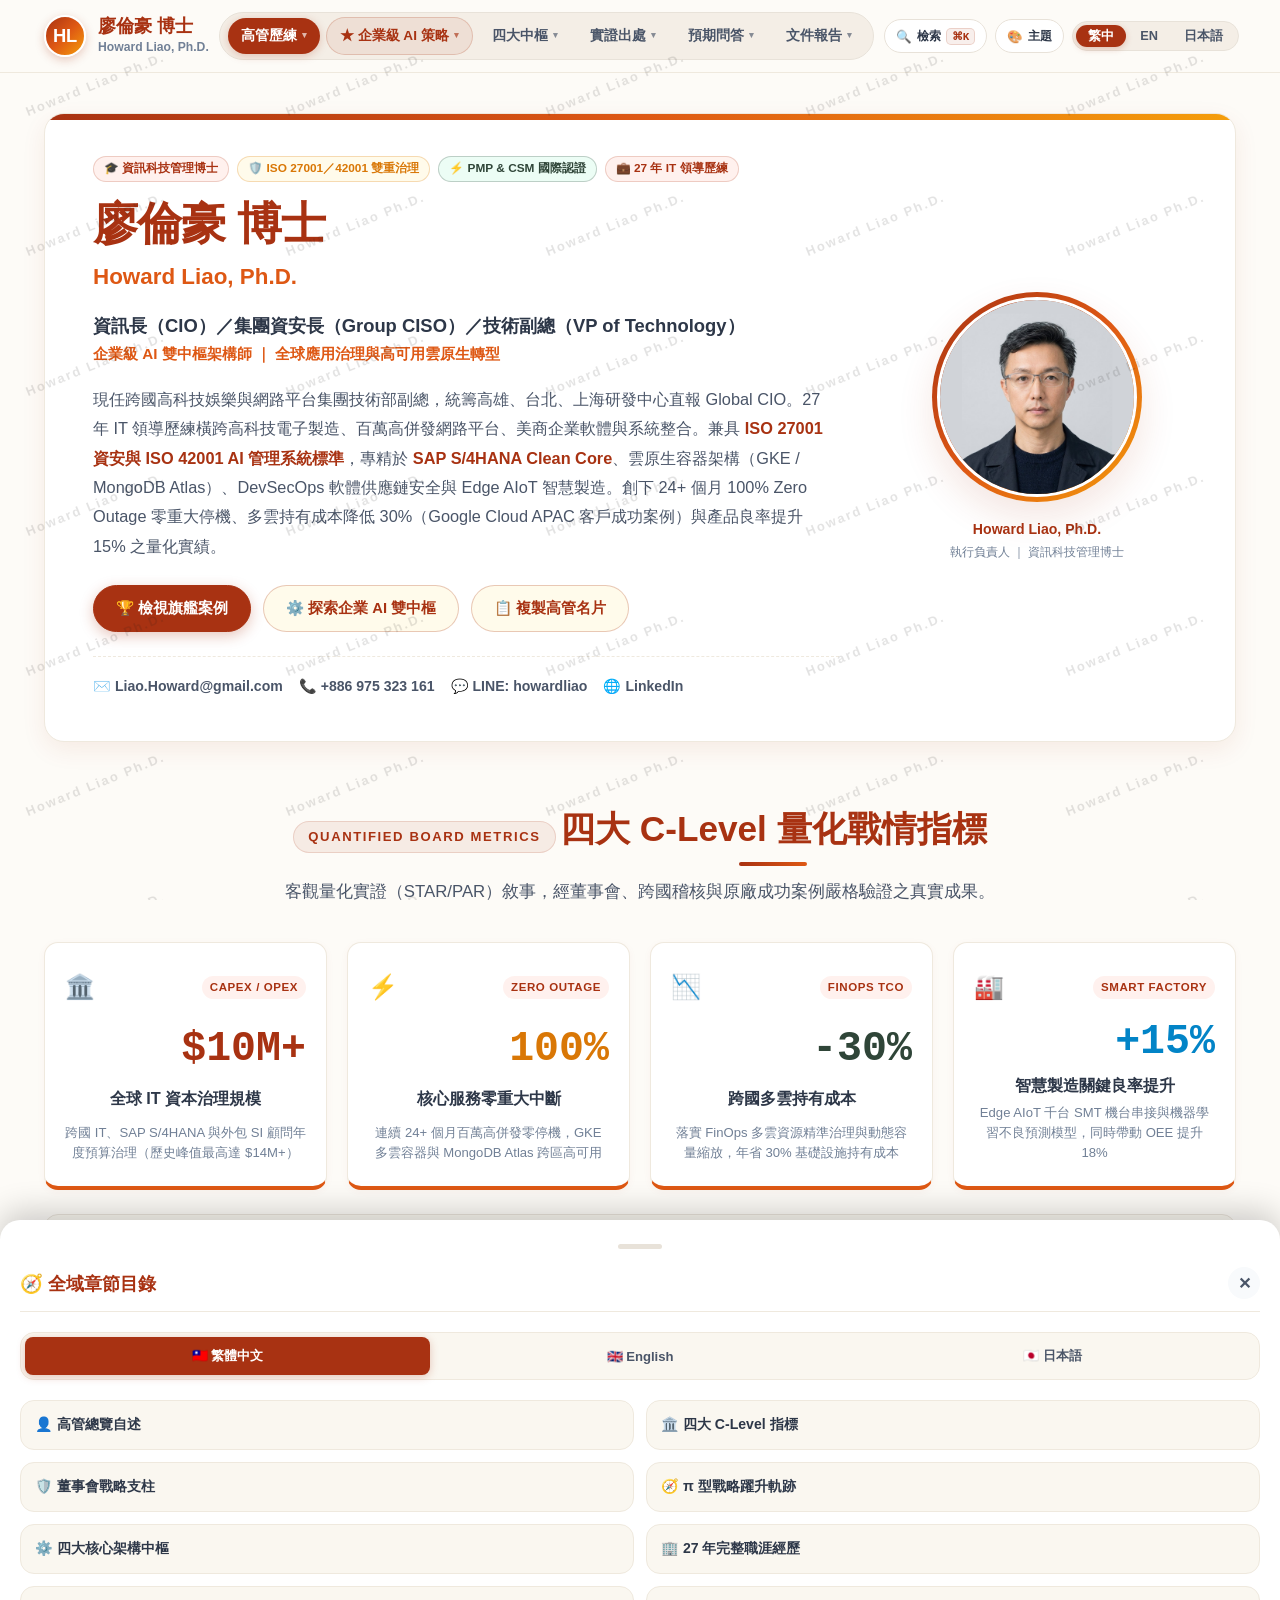
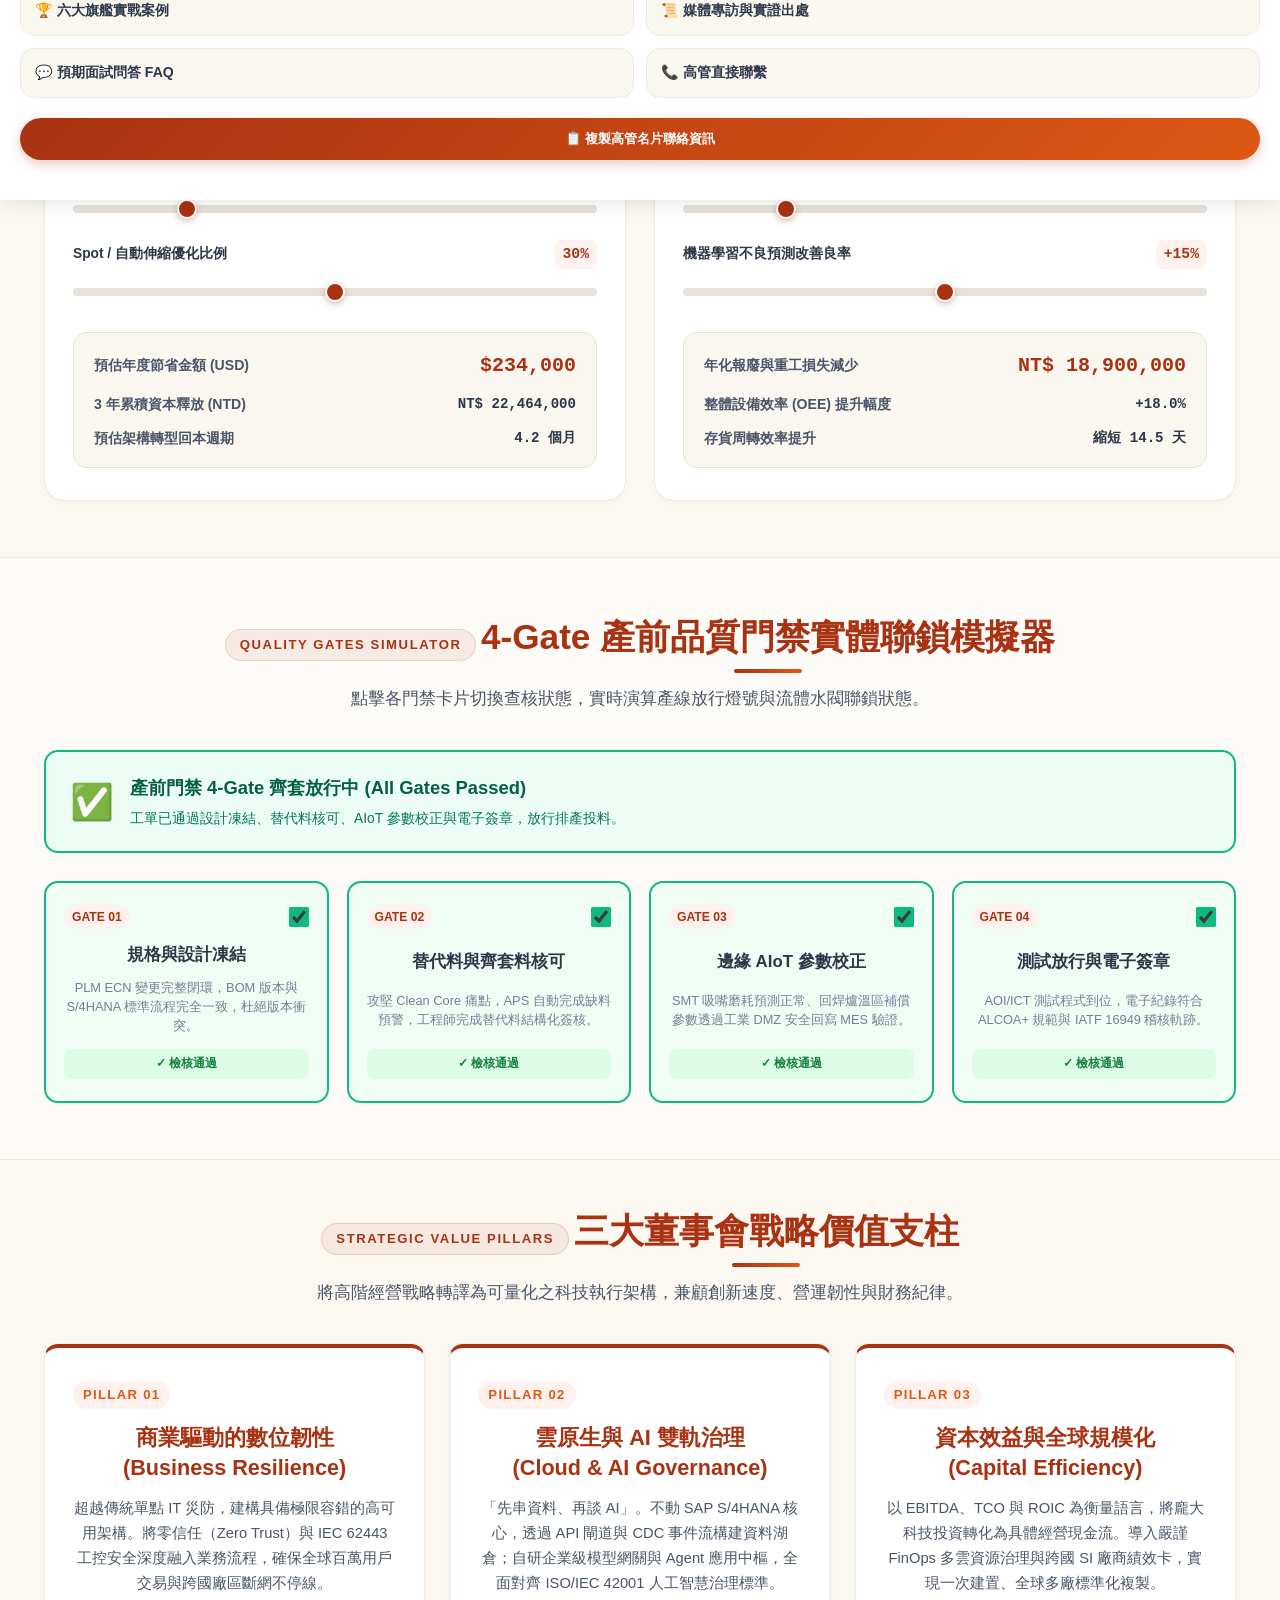
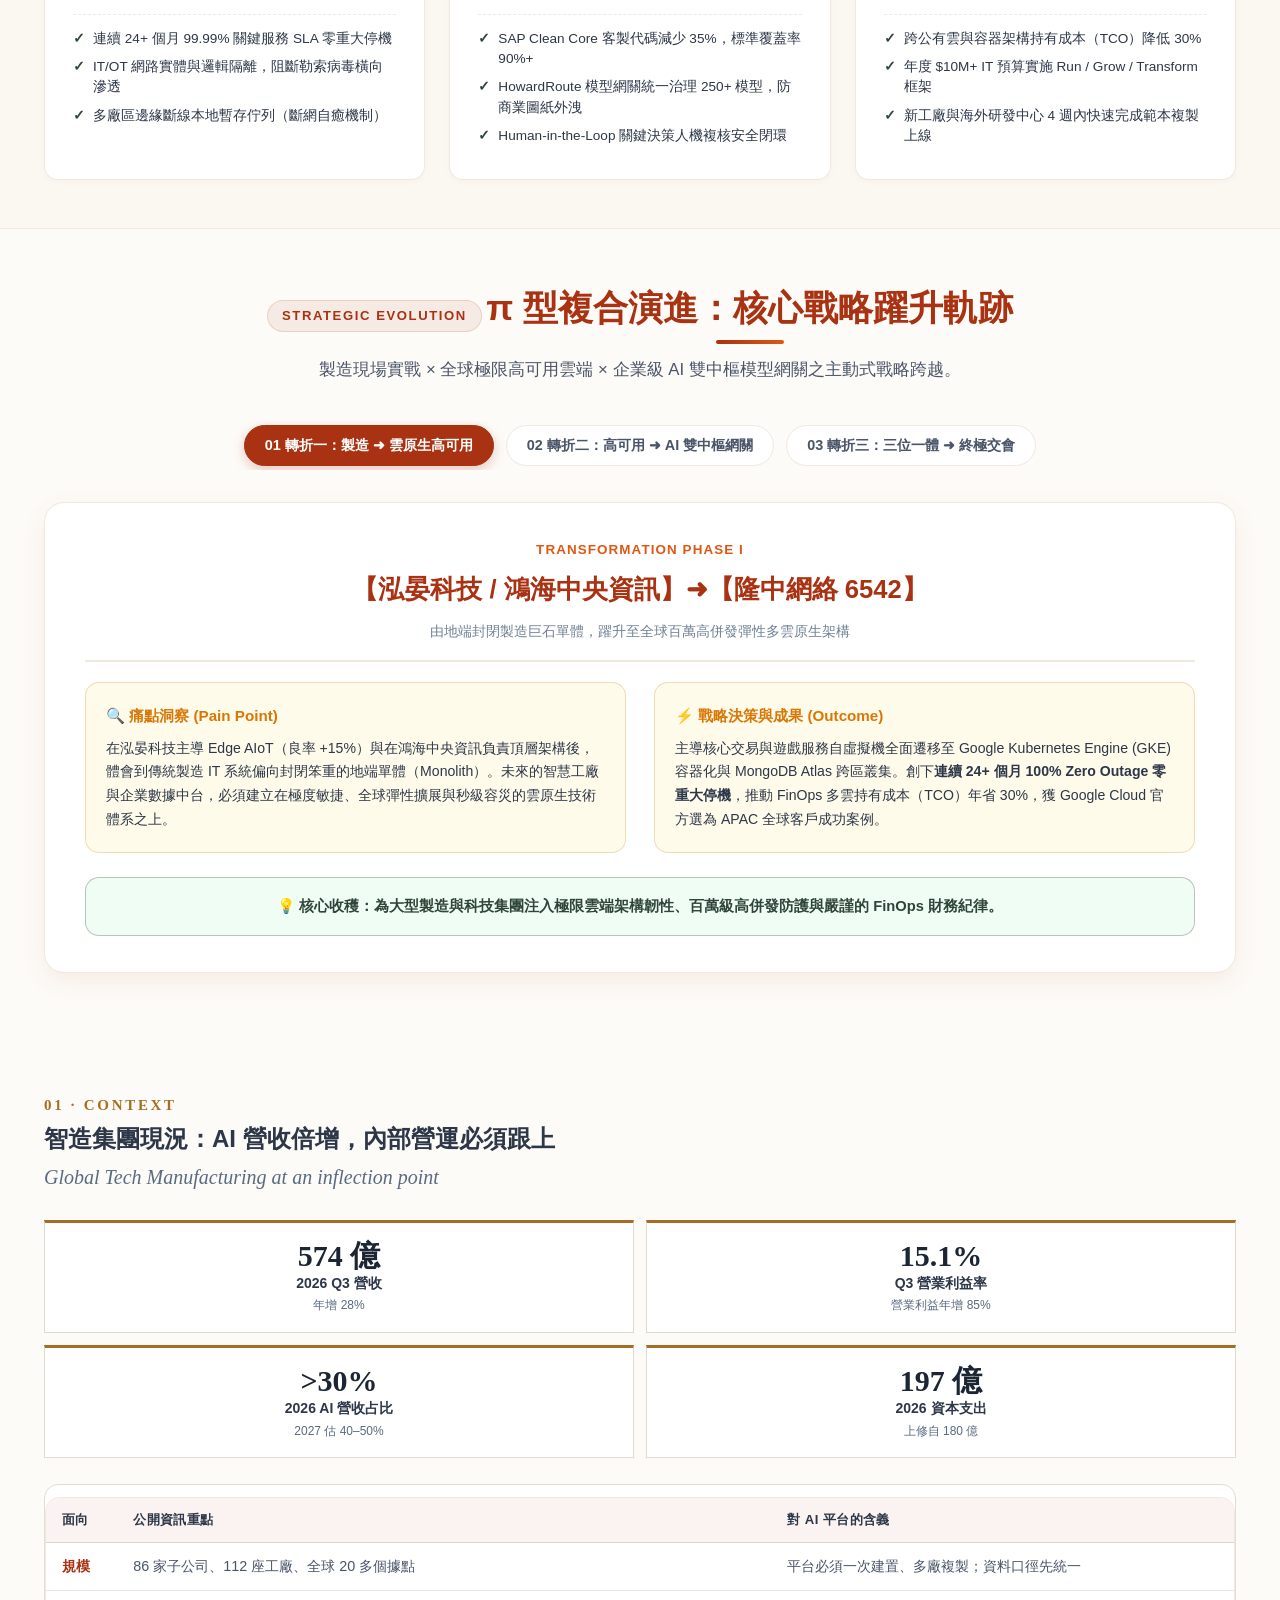
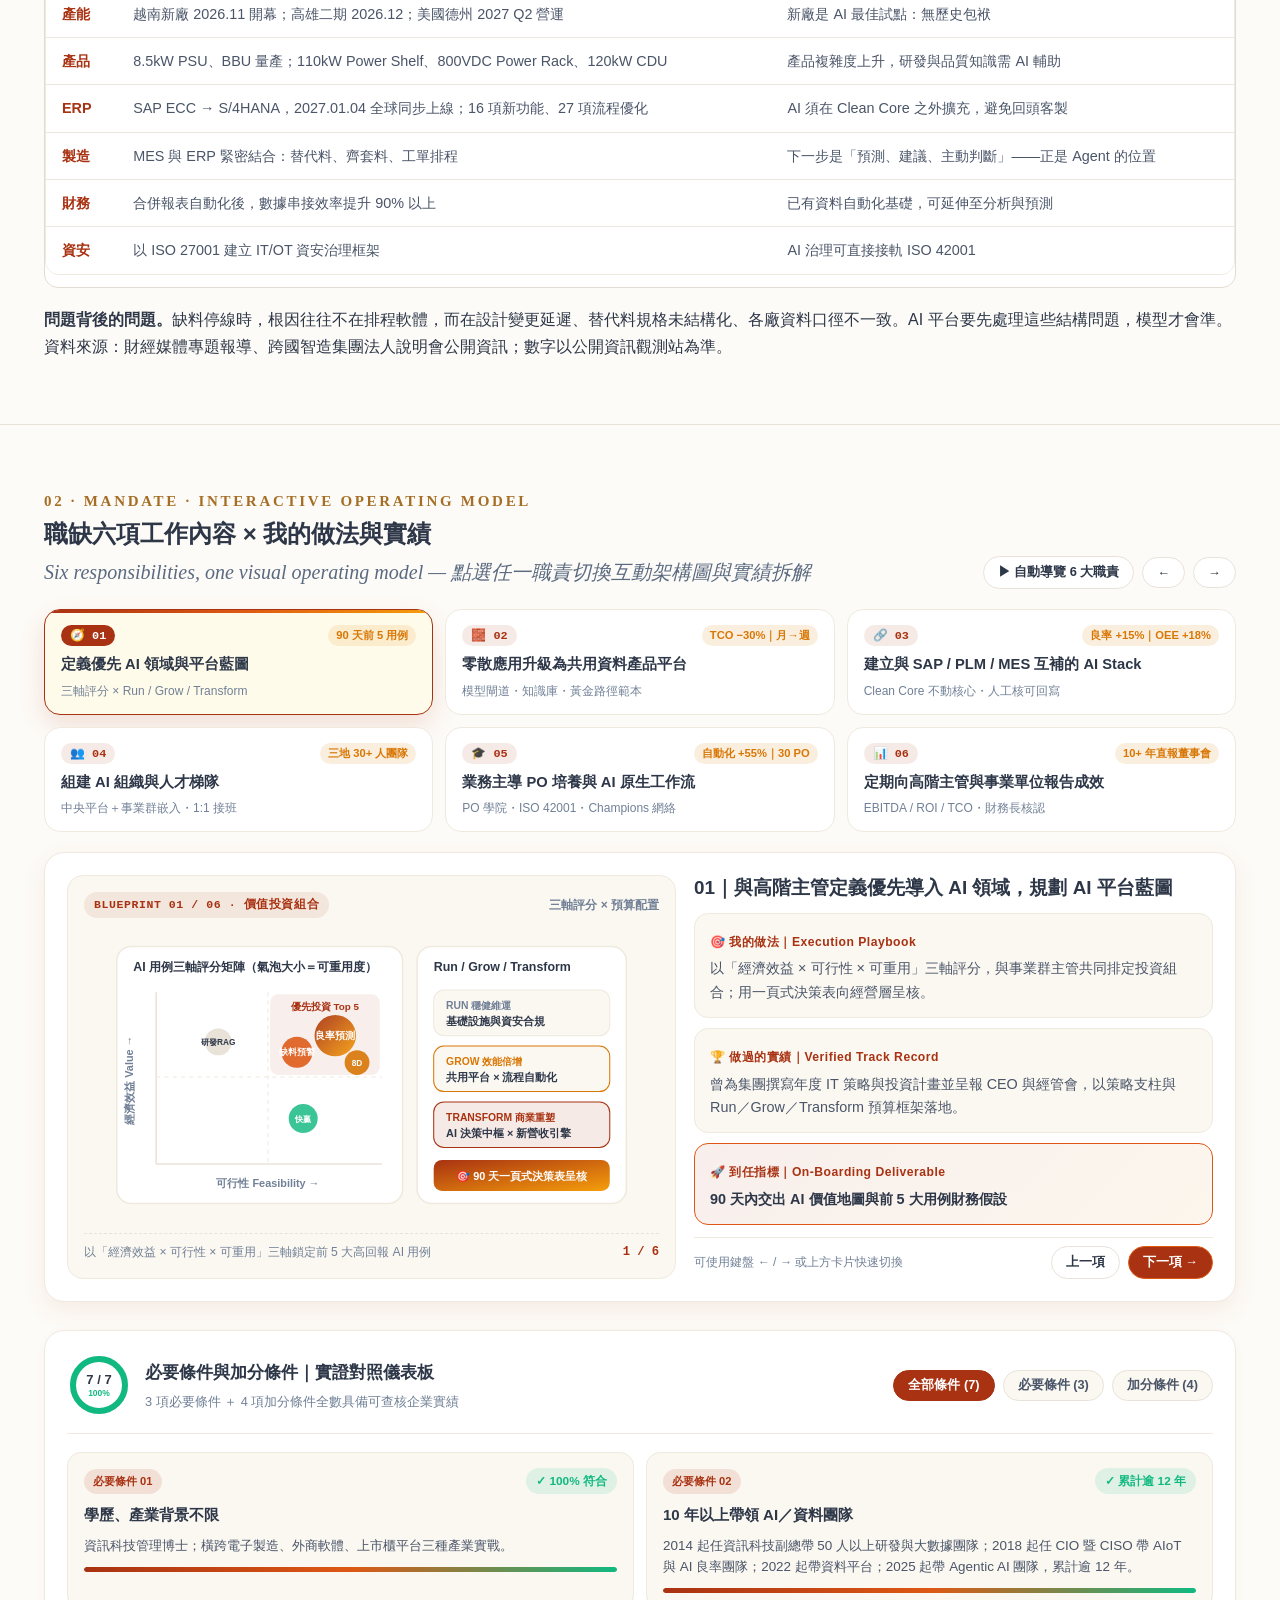
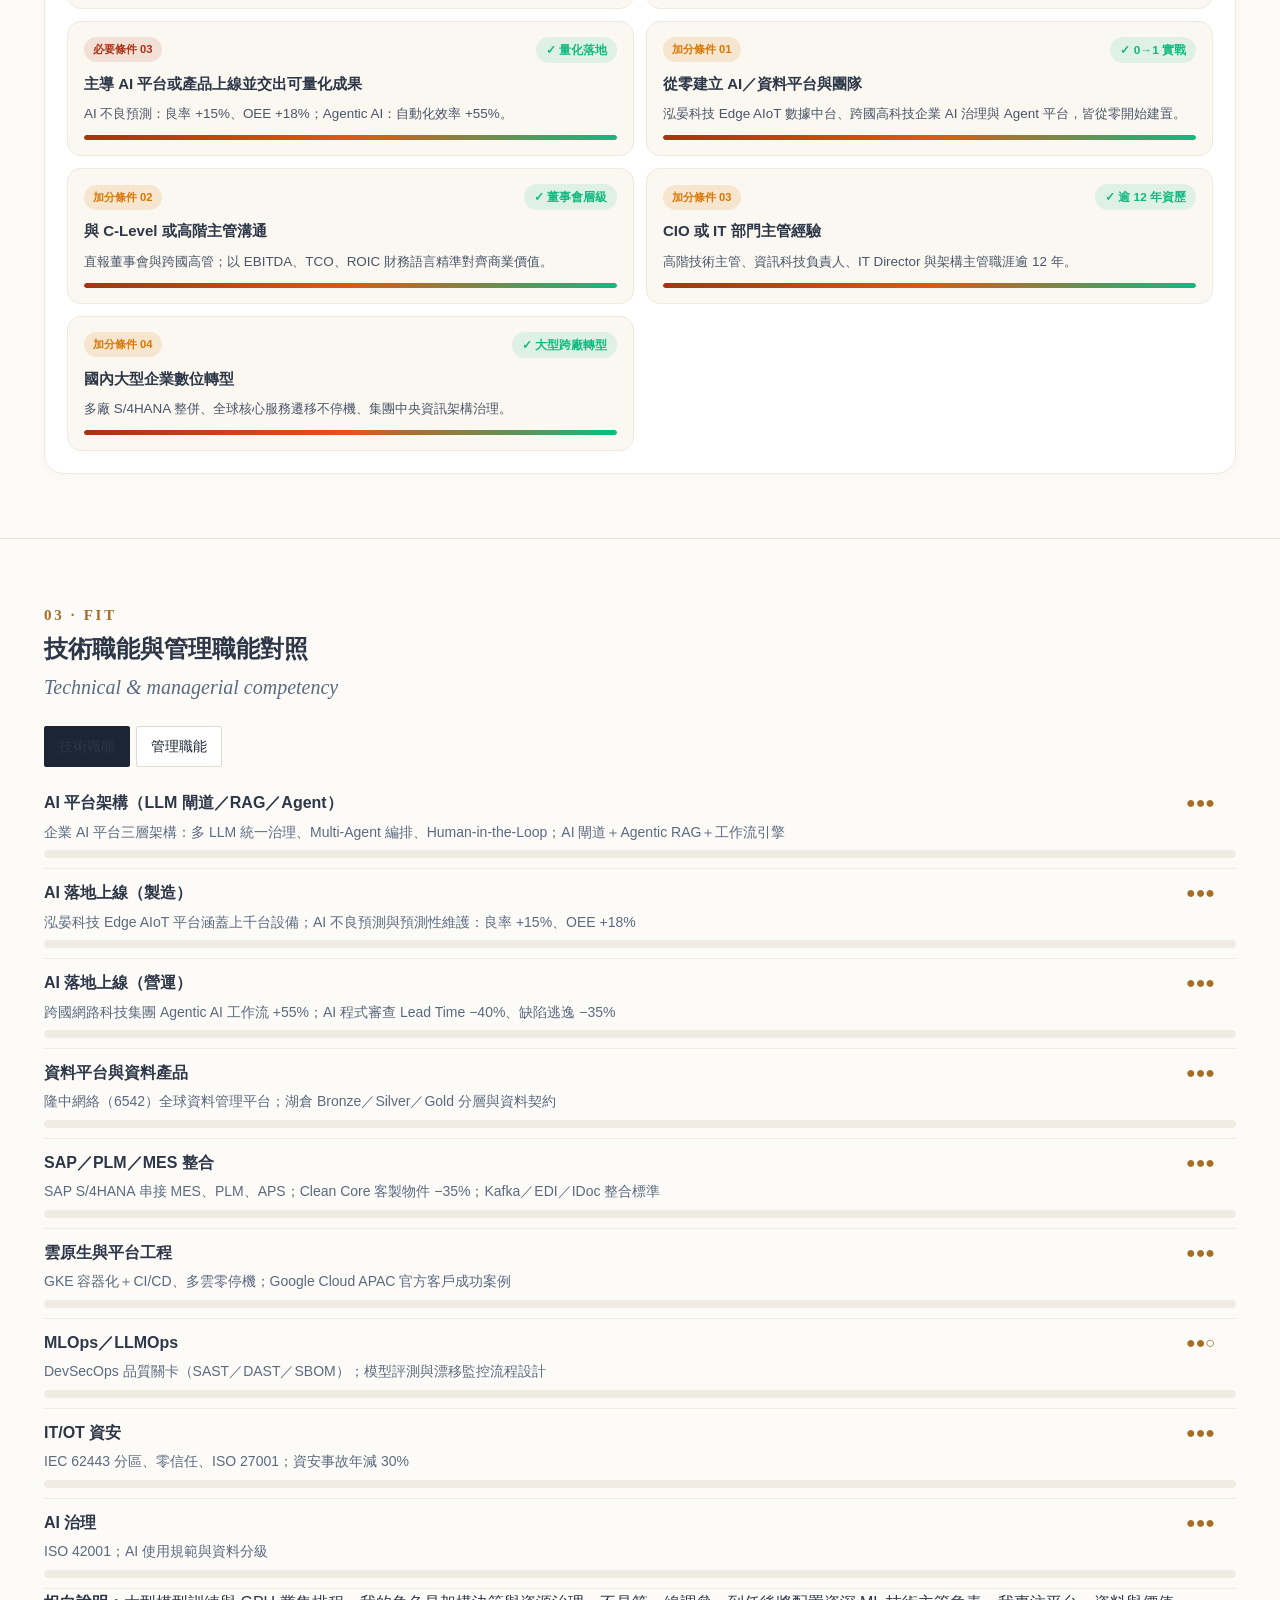
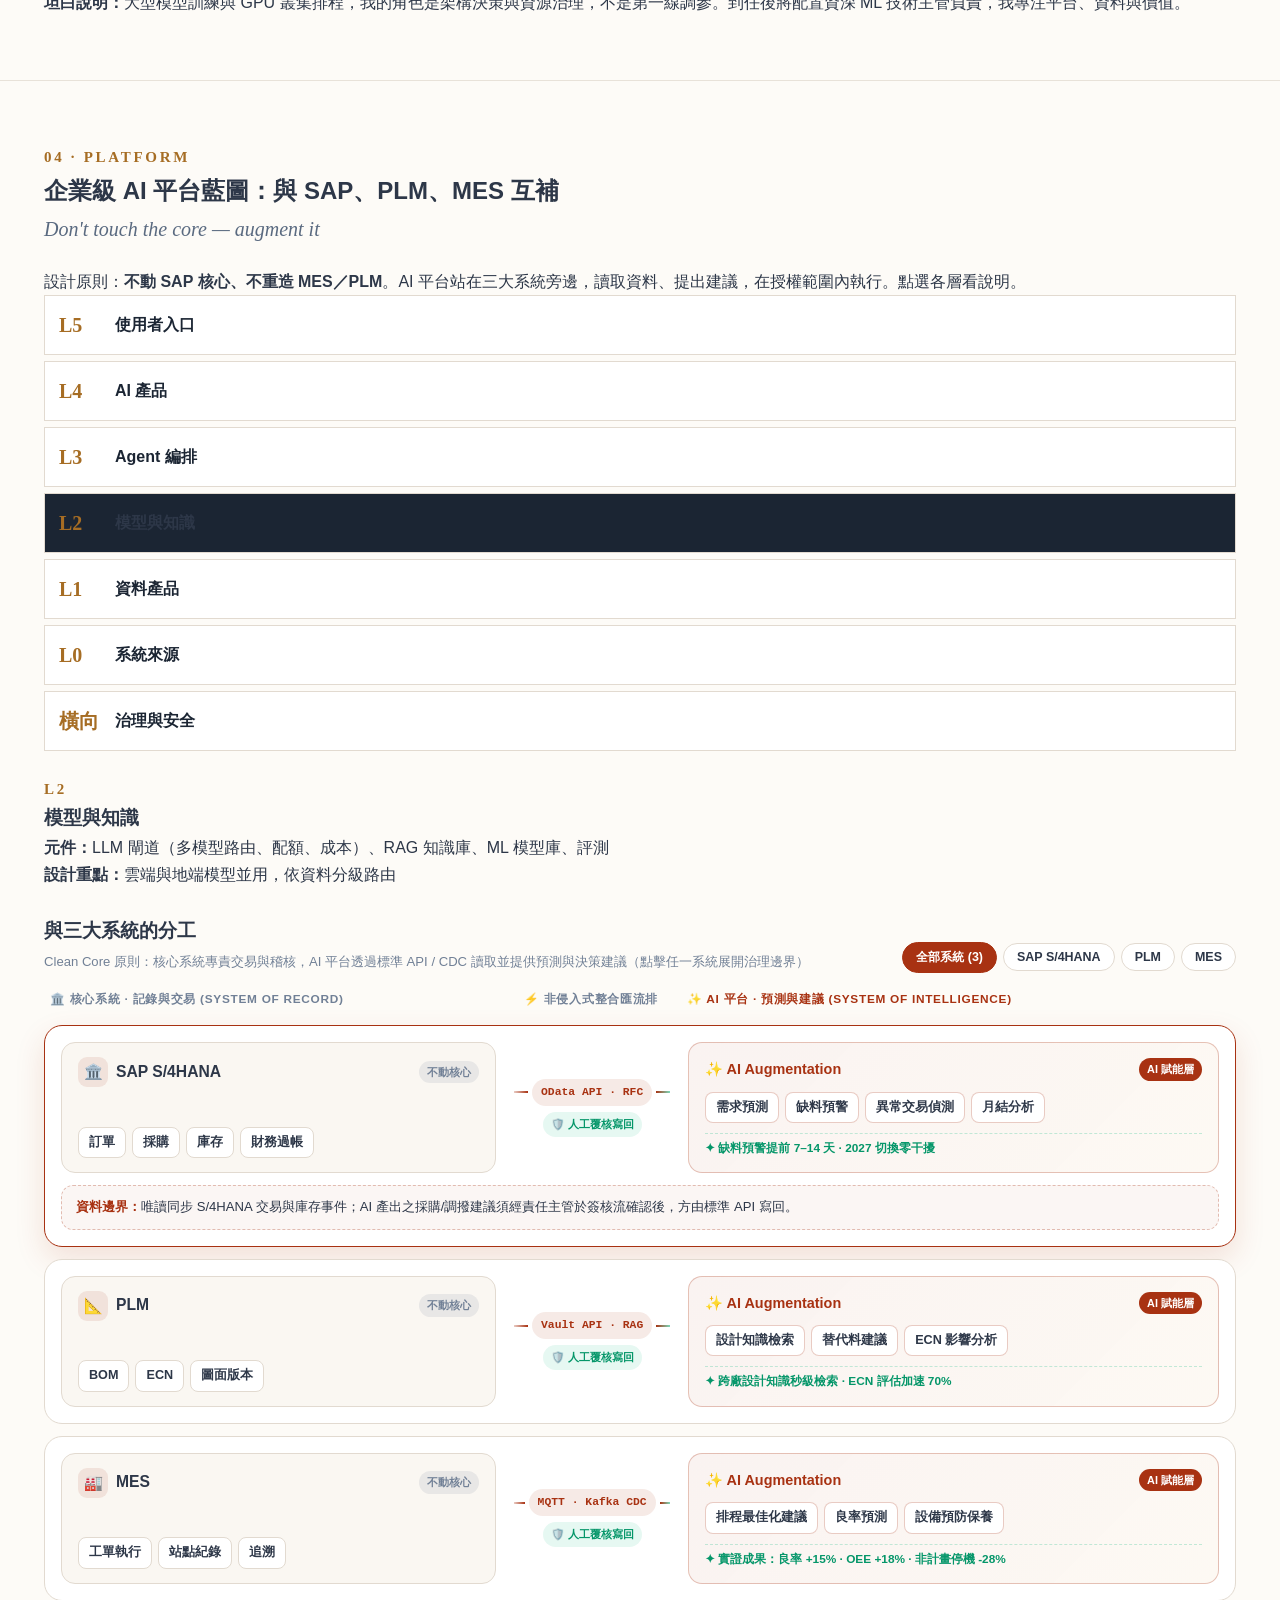
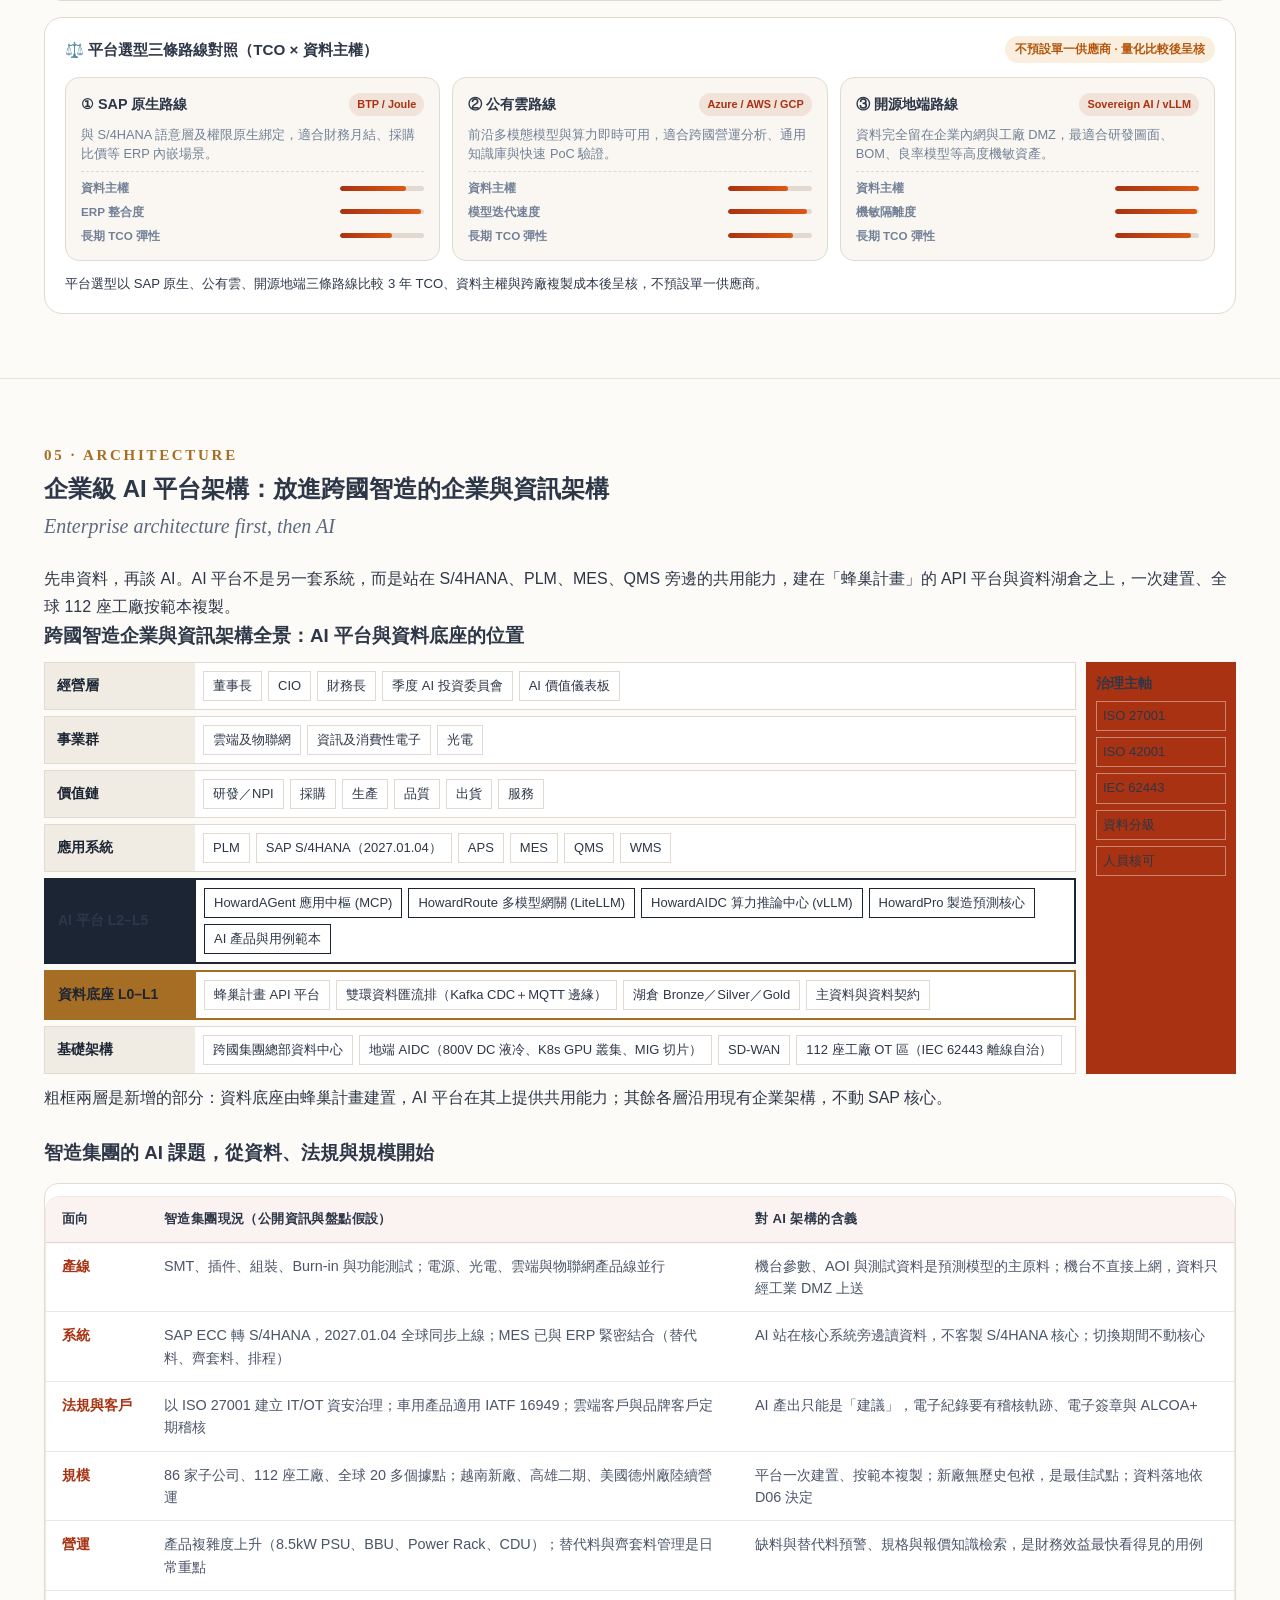
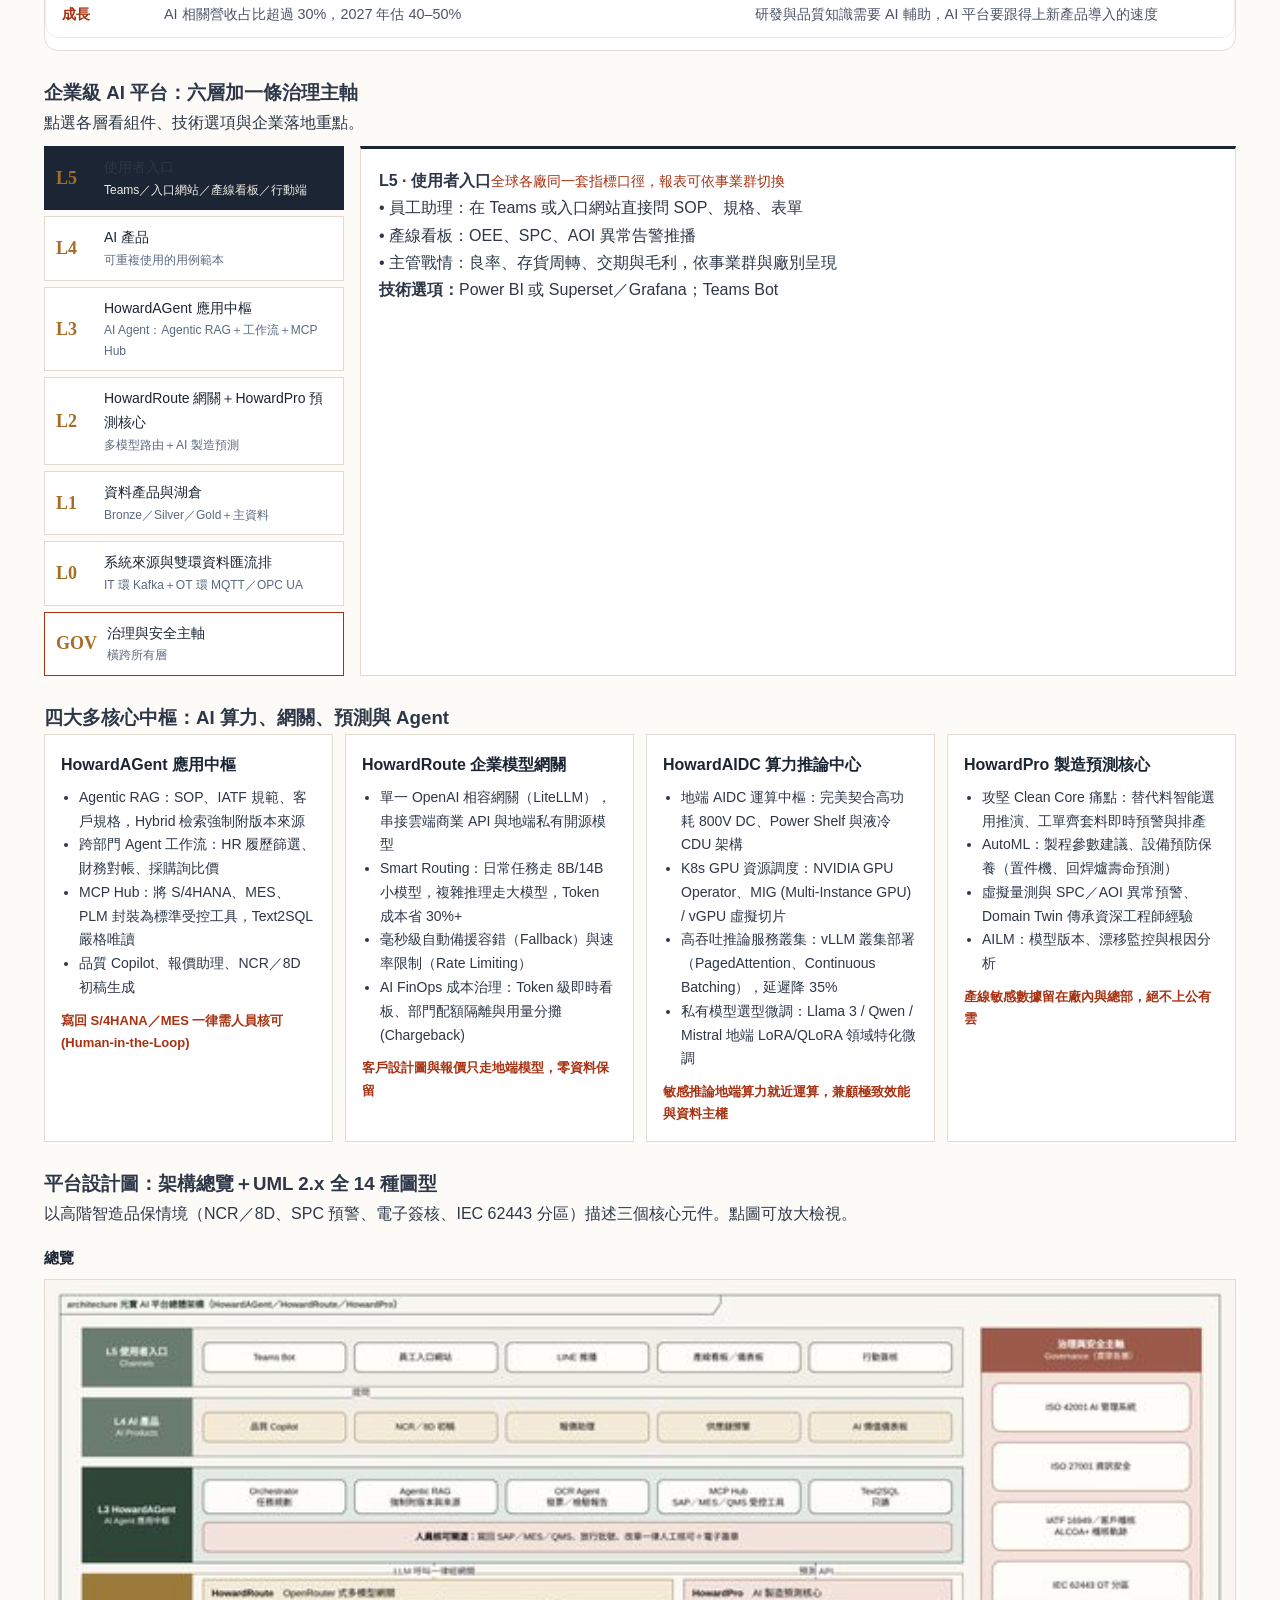
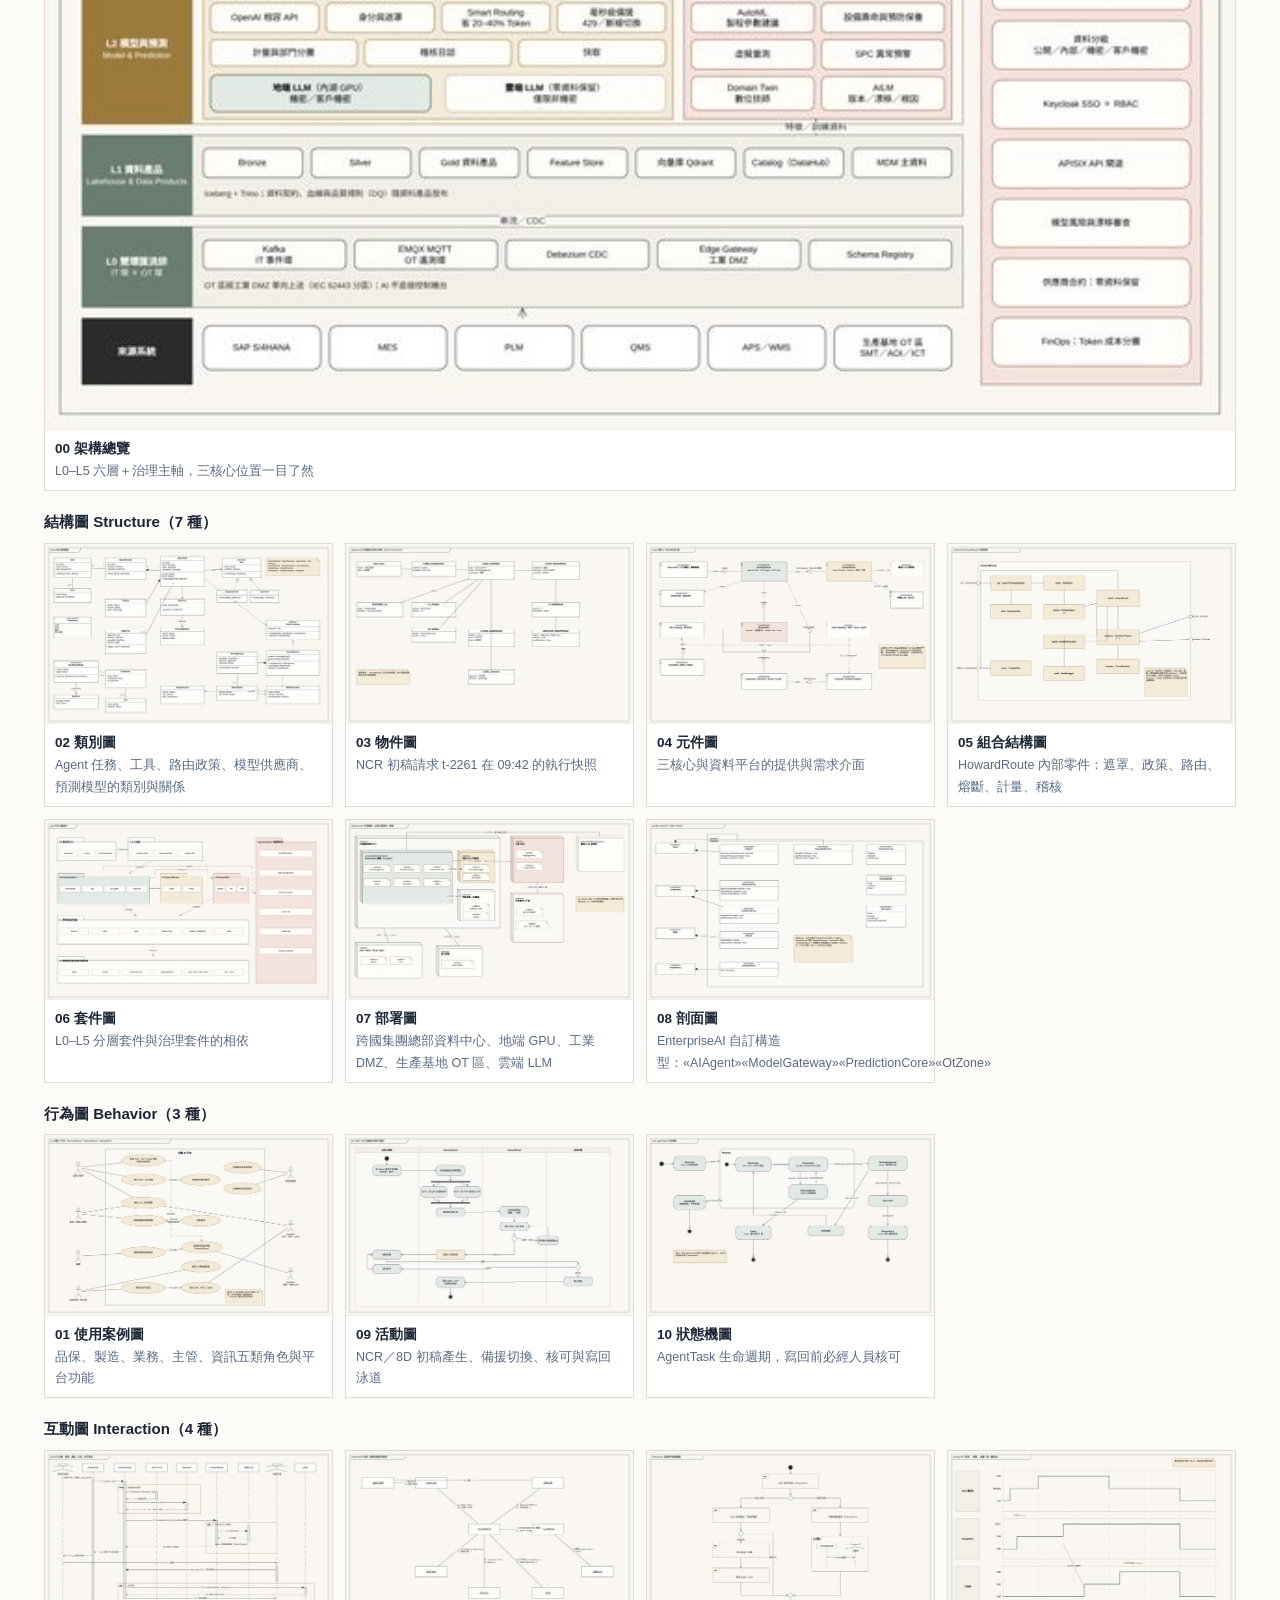
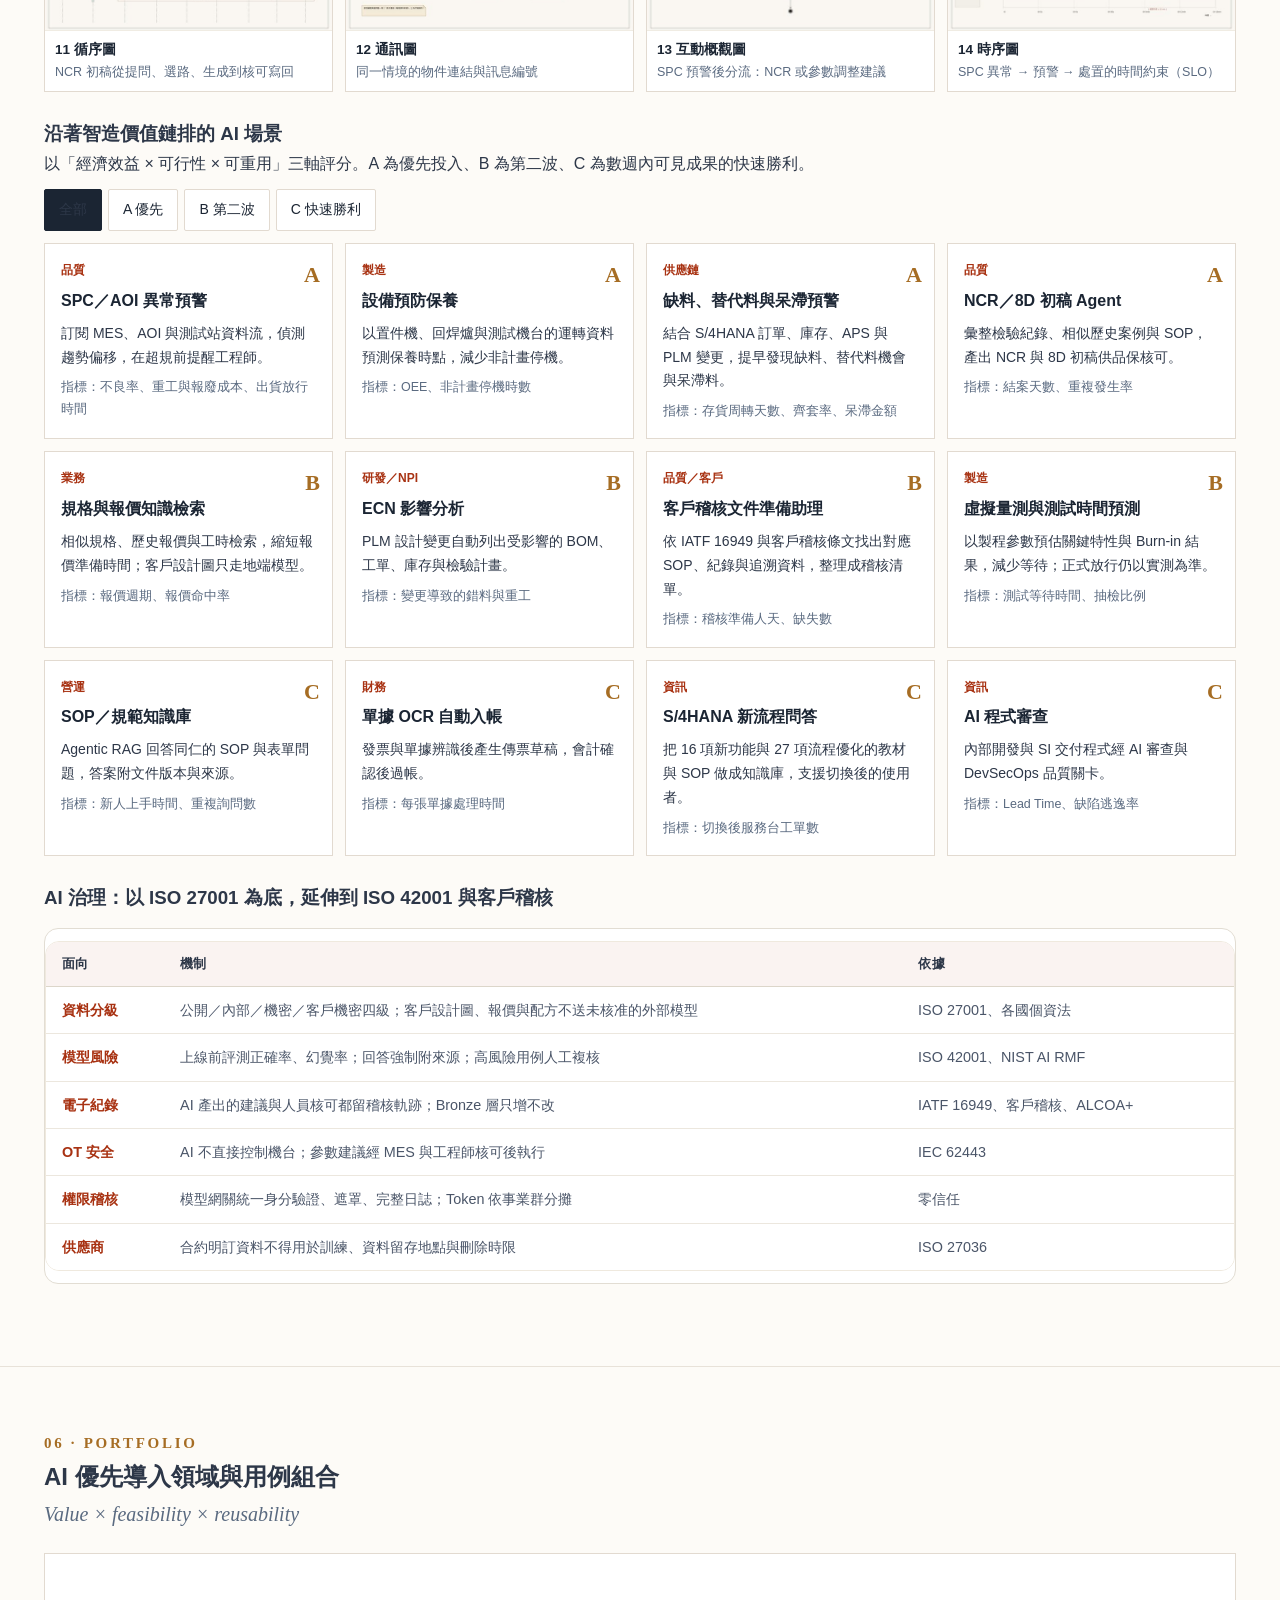
==== commit 844e41a5: "feat(stack): upgrade Three-System Division to interactive Clean Core architecture lanes & 3-route TC" ====
--- a/index.html
+++ b/index.html
@@ -4877,6 +4877,120 @@
   background: #120F1D !important;
   border-color: #3A3054 !important;
 }
+
+
+/* === NEON UPGRADE: THREE-SYSTEM DIVISION ARCHITECTURE + GLOBAL .tw TABLE POLISH === */
+.strategic-section .tw{overflow-x:auto;-webkit-overflow-scrolling:touch;border-radius:14px;border:1px solid var(--border-color,#E2DDD3);background:var(--bg-surface,#FFF);margin:14px 0 18px}
+.strategic-section .tw table{width:100%;border-collapse:collapse;font-size:.9rem;line-height:1.55}
+.strategic-section .tw th{text-align:left;padding:12px 16px;font-weight:800;font-size:.82rem;letter-spacing:.03em;color:var(--text-primary,#1E2420);background:rgba(168,50,18,.06);border-bottom:1.5px solid var(--border-color,#DCD6CA);white-space:nowrap}
+.strategic-section .tw td{text-align:left;padding:12px 16px;color:var(--text-secondary,#334155);border-bottom:1px solid var(--border-color,#ECE7DE);vertical-align:top}
+.strategic-section .tw tr:last-child td{border-bottom:none}
+.strategic-section .tw td.lb{font-weight:800;color:var(--accent-primary,#A83212);white-space:nowrap}
+.strategic-section .tw tbody tr:hover td{background:rgba(168,50,18,.025)}
+
+.tri-wrap{margin-top:26px;display:flex;flex-direction:column;gap:16px}
+.tri-head{display:flex;flex-wrap:wrap;align-items:flex-end;justify-content:space-between;gap:12px}
+.tri-head-left h3{margin:0 0 4px 0;font-size:1.18rem;font-weight:900;color:var(--text-primary,var(--ink,#1E2420))}
+.tri-head-sub{font-size:.82rem;color:var(--text-muted,var(--muted,#64748B));margin:0}
+.tri-filter-bar{display:flex;flex-wrap:wrap;gap:6px;align-items:center}
+.tri-pill{padding:6px 13px;border-radius:999px;border:1px solid var(--border-color,var(--line,#D8D3C8));background:var(--bg-surface,var(--card,#FFF));color:var(--text-primary,var(--ink,#1E2420));font-size:.78rem;font-weight:700;cursor:pointer;transition:all .18s ease}
+.tri-pill:hover,.tri-pill.on{background:var(--accent-primary,var(--brick,#A83212));border-color:var(--accent-primary,var(--brick,#A83212));color:#FFF}
+
+.tri-col-headers{display:grid;grid-template-columns:1fr 168px 1.22fr;gap:12px;padding:0 6px}
+@media(max-width:860px){.tri-col-headers{display:none}}
+.tri-col-h{font-size:.74rem;font-weight:800;letter-spacing:.06em;text-transform:uppercase;color:var(--text-muted,var(--muted,#64748B));display:flex;align-items:center;gap:6px}
+.tri-col-h.center{justify-content:center}
+.tri-col-h.ai{color:var(--accent-primary,var(--brick,#A83212))}
+
+.tri-lanes{display:flex;flex-direction:column;gap:12px}
+.tri-lane{display:grid;grid-template-columns:1fr 168px 1.22fr;gap:12px;align-items:stretch;padding:16px;border-radius:18px;border:1.5px solid var(--border-color,var(--line,#E2DDD3));background:var(--bg-surface,var(--card,#FFF));transition:all .22s ease;cursor:pointer}
+.tri-lane:hover{border-color:var(--accent-primary,var(--brick,#A83212));box-shadow:0 8px 24px rgba(168,50,18,.08)}
+.tri-lane.active{border-color:var(--accent-primary,var(--brick,#A83212));box-shadow:0 12px 30px rgba(168,50,18,.13)}
+.tri-lane.dimmed{opacity:.35;transform:scale(.99)}
+@media(max-width:860px){.tri-lane{grid-template-columns:1fr;gap:10px;padding:14px}}
+
+.tri-box{display:flex;flex-direction:column;justify-content:space-between;gap:10px;padding:14px 16px;border-radius:14px;border:1px solid var(--border-color,var(--line,#E6E1D8));background:var(--bg-primary,var(--bg,#FAF7F2))}
+.tri-box.ai-box{border-color:rgba(168,50,18,.28);background:linear-gradient(135deg,rgba(168,50,18,.06),rgba(217,139,25,.05))}
+.tri-sys-top{display:flex;align-items:center;justify-content:space-between;gap:8px}
+.tri-sys-name{display:flex;align-items:center;gap:8px;font-size:.98rem;font-weight:900;color:var(--text-primary,var(--ink,#1E2420))}
+.tri-sys-icon{width:30px;height:30px;border-radius:9px;display:inline-flex;align-items:center;justify-content:center;font-size:.95rem;background:rgba(168,50,18,.1);color:var(--accent-primary,var(--brick,#A83212));flex-shrink:0}
+.tri-core-tag{font-size:.68rem;font-weight:800;padding:2px 8px;border-radius:999px;background:rgba(100,116,139,.12);color:var(--text-muted,var(--muted,#475569));white-space:nowrap}
+.tri-ai-tag{font-size:.68rem;font-weight:800;padding:2px 8px;border-radius:999px;background:var(--accent-primary,var(--brick,#A83212));color:#FFF;white-space:nowrap}
+.tri-chips{display:flex;flex-wrap:wrap;gap:6px}
+.tri-chip{font-size:.79rem;font-weight:600;padding:4px 10px;border-radius:8px;background:var(--bg-surface,var(--card,#FFF));border:1px solid var(--border-color,var(--line,#DDD7CC));color:var(--text-primary,var(--ink,#1E2420))}
+.tri-box.ai-box .tri-chip{border-color:rgba(168,50,18,.25);color:var(--text-primary,var(--ink,#1E2420));font-weight:700}
+.tri-impact{font-size:.74rem;font-weight:800;color:#059669;display:flex;align-items:center;gap:5px;padding-top:4px;border-top:1px dashed rgba(16,185,129,.25)}
+
+.tri-bridge{display:flex;flex-direction:column;align-items:center;justify-content:center;gap:6px;text-align:center;padding:8px 6px}
+.tri-bridge-line{width:100%;display:flex;align-items:center;gap:4px}
+.tri-bridge-line::before,.tri-bridge-line::after{content:'';flex:1;height:2px;background:linear-gradient(90deg,rgba(168,50,18,.25),var(--accent-primary,var(--brick,#A83212)))}
+.tri-bridge-line::after{background:linear-gradient(90deg,var(--accent-primary,var(--brick,#A83212)),rgba(16,185,129,.55))}
+.tri-proto{font-family:monospace;font-size:.71rem;font-weight:800;padding:4px 9px;border-radius:999px;background:rgba(168,50,18,.1);color:var(--accent-primary,var(--brick,#A83212));white-space:nowrap}
+.tri-hitl{font-size:.69rem;font-weight:700;color:#059669;background:rgba(16,185,129,.1);padding:3px 8px;border-radius:999px;white-space:nowrap}
+@media(max-width:860px){.tri-bridge{flex-direction:row;justify-content:space-between;padding:4px 8px;background:rgba(168,50,18,.04);border-radius:10px}.tri-bridge-line{width:auto}.tri-bridge-line::before,.tri-bridge-line::after{display:none}}
+
+.tri-contract{grid-column:1 / -1;display:none;padding:11px 14px;border-radius:12px;background:rgba(168,50,18,.045);border:1px dashed rgba(168,50,18,.3);font-size:.82rem;line-height:1.55;color:var(--text-primary,var(--ink,#1E2420))}
+.tri-lane.active .tri-contract{display:flex;flex-wrap:wrap;gap:14px;align-items:center;justify-content:space-between}
+.tri-contract b{color:var(--accent-primary,var(--brick,#A83212))}
+
+.tri-routes-card{border-radius:18px;border:1.5px solid var(--border-color,var(--line,#E2DDD3));background:var(--bg-surface,var(--card,#FFF));padding:18px 20px}
+.tri-routes-head{display:flex;flex-wrap:wrap;align-items:center;justify-content:space-between;gap:10px;margin-bottom:14px}
+.tri-routes-title{font-size:.95rem;font-weight:900;color:var(--text-primary,var(--ink,#1E2420));display:flex;align-items:center;gap:8px}
+.tri-neutral-badge{font-size:.72rem;font-weight:800;padding:4px 10px;border-radius:999px;background:rgba(217,139,25,.14);color:#B45309}
+.tri-routes-grid{display:grid;grid-template-columns:repeat(3,minmax(0,1fr));gap:12px}
+@media(max-width:820px){.tri-routes-grid{grid-template-columns:1fr}}
+.tri-route{padding:14px 15px;border-radius:14px;border:1px solid var(--border-color,var(--line,#E2DDD3));background:var(--bg-primary,var(--bg,#FAF7F2));display:flex;flex-direction:column;gap:8px;transition:border-color .18s ease}
+.tri-route:hover{border-color:var(--accent-primary,var(--brick,#A83212))}
+.tri-route-top{display:flex;align-items:center;justify-content:space-between;gap:8px}
+.tri-route-name{font-size:.9rem;font-weight:900;color:var(--text-primary,var(--ink,#1E2420))}
+.tri-route-tag{font-size:.68rem;font-weight:800;padding:2px 8px;border-radius:999px;background:rgba(168,50,18,.1);color:var(--accent-primary,var(--brick,#A83212))}
+.tri-route-desc{font-size:.8rem;line-height:1.5;color:var(--text-muted,var(--muted,#475569));margin:0}
+.tri-route-metrics{display:flex;flex-direction:column;gap:4px;padding-top:6px;border-top:1px dashed var(--border-color,var(--line,#DDD))}
+.tri-m-row{display:flex;align-items:center;justify-content:space-between;font-size:.73rem;font-weight:700;color:var(--text-muted,var(--muted,#475569))}
+.tri-m-bar{width:84px;height:5px;border-radius:999px;background:var(--border-color,var(--line,#E2DDD3));overflow:hidden}
+.tri-m-bar i{display:block;height:100%;border-radius:999px;background:linear-gradient(90deg,#A83212,#DE5814)}
+
+
+/* High-contrast dark theme override for .tri-wrap */
+[data-theme="obsidian"] .tri-lane,
+[data-theme="obsidian"] .tri-routes-card,
+[data-theme="klimt"] .tri-lane,
+[data-theme="klimt"] .tri-routes-card{background:var(--bg-card,#0F172A) !important;border-color:rgba(148,163,184,.24) !important}
+[data-theme="obsidian"] .tri-lane.active,
+[data-theme="klimt"] .tri-lane.active{border-color:var(--accent-primary,#38BDF8) !important}
+[data-theme="obsidian"] .tri-box,
+[data-theme="obsidian"] .tri-route,
+[data-theme="klimt"] .tri-box,
+[data-theme="klimt"] .tri-route{background:rgba(15,23,42,.72) !important;border-color:rgba(148,163,184,.2) !important}
+[data-theme="obsidian"] .tri-box.ai-box,
+[data-theme="klimt"] .tri-box.ai-box{background:linear-gradient(135deg,rgba(56,189,248,.12),rgba(16,185,129,.08)) !important;border-color:rgba(56,189,248,.38) !important}
+[data-theme="klimt"] .tri-box.ai-box{background:linear-gradient(135deg,rgba(245,158,11,.14),rgba(16,185,129,.08)) !important;border-color:rgba(245,158,11,.42) !important}
+[data-theme="obsidian"] .tri-contract,
+[data-theme="klimt"] .tri-contract{background:rgba(56,189,248,.1) !important;border-color:rgba(56,189,248,.35) !important;color:#E2E8F0 !important}
+[data-theme="obsidian"] .tri-pill,
+[data-theme="klimt"] .tri-pill{color:#E2E8F0 !important;border-color:rgba(148,163,184,.3) !important;background:rgba(255,255,255,.06) !important}
+[data-theme="obsidian"] .tri-pill.on,
+[data-theme="klimt"] .tri-pill.on{color:#020617 !important;background:var(--accent-primary,#38BDF8) !important;border-color:var(--accent-primary,#38BDF8) !important}
+[data-theme="obsidian"] .tri-chip,
+[data-theme="klimt"] .tri-chip{color:#F8FAFC !important;background:rgba(255,255,255,.08) !important;border-color:rgba(148,163,184,.24) !important}
+[data-theme="obsidian"] .tri-core-tag,
+[data-theme="klimt"] .tri-core-tag{color:#CBD5E1 !important;background:rgba(255,255,255,.1) !important}
+[data-theme="obsidian"] .tri-proto,
+[data-theme="klimt"] .tri-proto{background:rgba(56,189,248,.16) !important;color:#7DD3FC !important}
+[data-theme="obsidian"] .tri-hitl,
+[data-theme="obsidian"] .tri-impact,
+[data-theme="klimt"] .tri-hitl,
+[data-theme="klimt"] .tri-impact{color:#34D399 !important}
+[data-theme="obsidian"] .tri-neutral-badge,
+[data-theme="klimt"] .tri-neutral-badge{color:#FCD34D !important;background:rgba(251,191,36,.16) !important}
+[data-theme="obsidian"] .tri-route-desc,
+[data-theme="obsidian"] .tri-m-row,
+[data-theme="obsidian"] .tri-head-sub,
+[data-theme="klimt"] .tri-route-desc,
+[data-theme="klimt"] .tri-m-row,
+[data-theme="klimt"] .tri-head-sub{color:#CBD5E1 !important}
+[data-theme="obsidian"] .tri-route-tag,
+[data-theme="klimt"] .tri-route-tag{background:rgba(56,189,248,.16) !important;color:#7DD3FC !important}
 
 </style>
 </head>
@@ -6050,9 +6164,50 @@
   <div><button class="layer" data-i="0"><b>L5</b><span><strong>使用者入口</strong></span></button><button class="layer" data-i="1"><b>L4</b><span><strong>AI 產品</strong></span></button><button class="layer" data-i="2"><b>L3</b><span><strong>Agent 編排</strong></span></button><button class="layer on" data-i="3"><b>L2</b><span><strong>模型與知識</strong></span></button><button class="layer" data-i="4"><b>L1</b><span><strong>資料產品</strong></span></button><button class="layer" data-i="5"><b>L0</b><span><strong>系統來源</strong></span></button><button class="layer" data-i="6"><b>橫向</b><span><strong>治理與安全</strong></span></button></div>
   <div class="card ld" id="ldetail"></div>
  </div>
- <h3 style="margin-top:30px">與三大系統的分工</h3>
- <div class="tw"><table><tr><th>系統</th><th>負責：記錄與交易</th><th>AI 平台負責：預測與建議</th></tr><tr><td class="lb">SAP S/4HANA</td><td>訂單、採購、庫存、財務過帳</td><td>需求預測、缺料預警、異常交易偵測、月結分析</td></tr><tr><td class="lb">PLM</td><td>BOM、ECN、圖面版本</td><td>設計知識檢索、替代料建議、ECN 影響分析</td></tr><tr><td class="lb">MES</td><td>工單執行、站點紀錄、追溯</td><td>排程最佳化建議、良率預測、設備預防保養</td></tr></table></div>
- <p class="mute">平台選型以 SAP 原生、公有雲、開源地端三條路線比較 TCO 與資料主權後呈核，不預設單一供應商。</p>
+ <div class="tri-wrap" id="triSysWrap">
+ <div class="tri-head">
+  <div class="tri-head-left">
+   <h3>與三大系統的分工</h3>
+   <p class="tri-head-sub">Clean Core 原則：核心系統專責交易與稽核，AI 平台透過標準 API / CDC 讀取並提供預測與決策建議（點擊任一系統展開治理邊界）</p>
+  </div>
+  <div class="tri-filter-bar" id="triFilterBar">
+   <button type="button" class="tri-pill on" onclick="window.filterTriSys('all',this)">全部系統 (3)</button>
+   <button type="button" class="tri-pill" onclick="window.filterTriSys('sap',this)">SAP S/4HANA</button>
+   <button type="button" class="tri-pill" onclick="window.filterTriSys('plm',this)">PLM</button>
+   <button type="button" class="tri-pill" onclick="window.filterTriSys('mes',this)">MES</button>
+  </div>
+ </div>
+ <div class="tri-col-headers">
+  <div class="tri-col-h">🏛️ 核心系統 · 記錄與交易 (System of Record)</div>
+  <div class="tri-col-h center">⚡ 非侵入式整合匯流排</div>
+  <div class="tri-col-h ai">✨ AI 平台 · 預測與建議 (System of Intelligence)</div>
+ </div>
+ <div class="tri-lanes" id="triLanes"><div class="tri-lane active" data-sys="sap" onclick="window.toggleTriLane(this)"> <div class="tri-box">  <div class="tri-sys-top"><div class="tri-sys-name"><span class="tri-sys-icon">🏛️</span>SAP S/4HANA</div><span class="tri-core-tag">不動核心</span></div>  <div class="tri-chips"><span class="tri-chip">訂單</span><span class="tri-chip">採購</span><span class="tri-chip">庫存</span><span class="tri-chip">財務過帳</span></div> </div> <div class="tri-bridge">  <div class="tri-bridge-line"><span class="tri-proto">OData API · RFC</span></div>  <span class="tri-hitl">🛡️ 人工覆核寫回</span> </div> <div class="tri-box ai-box">  <div class="tri-sys-top"><div class="tri-sys-name" style="font-size:.9rem;color:var(--accent-primary,var(--brick,#A83212))">✨ AI Augmentation</div><span class="tri-ai-tag">AI 賦能層</span></div>  <div class="tri-chips"><span class="tri-chip">需求預測</span><span class="tri-chip">缺料預警</span><span class="tri-chip">異常交易偵測</span><span class="tri-chip">月結分析</span></div>  <div class="tri-impact">✦ 缺料預警提前 7–14 天 · 2027 切換零干擾</div> </div> <div class="tri-contract"><span><b>資料邊界：</b>唯讀同步 S/4HANA 交易與庫存事件；AI 產出之採購/調撥建議須經責任主管於簽核流確認後，方由標準 API 寫回。</span></div></div><div class="tri-lane" data-sys="plm" onclick="window.toggleTriLane(this)"> <div class="tri-box">  <div class="tri-sys-top"><div class="tri-sys-name"><span class="tri-sys-icon">📐</span>PLM</div><span class="tri-core-tag">不動核心</span></div>  <div class="tri-chips"><span class="tri-chip">BOM</span><span class="tri-chip">ECN</span><span class="tri-chip">圖面版本</span></div> </div> <div class="tri-bridge">  <div class="tri-bridge-line"><span class="tri-proto">Vault API · RAG</span></div>  <span class="tri-hitl">🛡️ 人工覆核寫回</span> </div> <div class="tri-box ai-box">  <div class="tri-sys-top"><div class="tri-sys-name" style="font-size:.9rem;color:var(--accent-primary,var(--brick,#A83212))">✨ AI Augmentation</div><span class="tri-ai-tag">AI 賦能層</span></div>  <div class="tri-chips"><span class="tri-chip">設計知識檢索</span><span class="tri-chip">替代料建議</span><span class="tri-chip">ECN 影響分析</span></div>  <div class="tri-impact">✦ 跨廠設計知識秒級檢索 · ECN 評估加速 70%</div> </div> <div class="tri-contract"><span><b>資料邊界：</b>圖面與 BOM 索引留存於企業私有向量庫（零出廠）；AI 僅提出替代料與影響清單，正式 ECN 簽核權歸屬研發工程師。</span></div></div><div class="tri-lane" data-sys="mes" onclick="window.toggleTriLane(this)"> <div class="tri-box">  <div class="tri-sys-top"><div class="tri-sys-name"><span class="tri-sys-icon">🏭</span>MES</div><span class="tri-core-tag">不動核心</span></div>  <div class="tri-chips"><span class="tri-chip">工單執行</span><span class="tri-chip">站點紀錄</span><span class="tri-chip">追溯</span></div> </div> <div class="tri-bridge">  <div class="tri-bridge-line"><span class="tri-proto">MQTT · Kafka CDC</span></div>  <span class="tri-hitl">🛡️ 人工覆核寫回</span> </div> <div class="tri-box ai-box">  <div class="tri-sys-top"><div class="tri-sys-name" style="font-size:.9rem;color:var(--accent-primary,var(--brick,#A83212))">✨ AI Augmentation</div><span class="tri-ai-tag">AI 賦能層</span></div>  <div class="tri-chips"><span class="tri-chip">排程最佳化建議</span><span class="tri-chip">良率預測</span><span class="tri-chip">設備預防保養</span></div>  <div class="tri-impact">✦ 實證成果：良率 +15% · OEE +18% · 非計畫停機 -28%</div> </div> <div class="tri-contract"><span><b>資料邊界：</b>機台參數經工業 DMZ 單向串流至資料湖倉；AI 預測結果回推產線看板，機台控制參數由現場工程師確認下發。</span></div></div></div>
+ <div class="tri-routes-card">
+  <div class="tri-routes-head">
+   <div class="tri-routes-title">⚖️ 平台選型三條路線對照（TCO × 資料主權）</div>
+   <span class="tri-neutral-badge">不預設單一供應商 · 量化比較後呈核</span>
+  </div>
+  <div class="tri-routes-grid"><div class="tri-route"> <div class="tri-route-top"><span class="tri-route-name">① SAP 原生路線</span><span class="tri-route-tag">BTP / Joule</span></div> <p class="tri-route-desc">與 S/4HANA 語意層及權限原生綁定，適合財務月結、採購比價等 ERP 內嵌場景。</p> <div class="tri-route-metrics"><div class="tri-m-row"><span>資料主權</span><div class="tri-m-bar"><i style="width:78%"></i></div></div><div class="tri-m-row"><span>ERP 整合度</span><div class="tri-m-bar"><i style="width:96%"></i></div></div><div class="tri-m-row"><span>長期 TCO 彈性</span><div class="tri-m-bar"><i style="width:62%"></i></div></div></div></div><div class="tri-route"> <div class="tri-route-top"><span class="tri-route-name">② 公有雲路線</span><span class="tri-route-tag">Azure / AWS / GCP</span></div> <p class="tri-route-desc">前沿多模態模型與算力即時可用，適合跨國營運分析、通用知識庫與快速 PoC 驗證。</p> <div class="tri-route-metrics"><div class="tri-m-row"><span>資料主權</span><div class="tri-m-bar"><i style="width:72%"></i></div></div><div class="tri-m-row"><span>模型迭代速度</span><div class="tri-m-bar"><i style="width:95%"></i></div></div><div class="tri-m-row"><span>長期 TCO 彈性</span><div class="tri-m-bar"><i style="width:78%"></i></div></div></div></div><div class="tri-route"> <div class="tri-route-top"><span class="tri-route-name">③ 開源地端路線</span><span class="tri-route-tag">Sovereign AI / vLLM</span></div> <p class="tri-route-desc">資料完全留在企業內網與工廠 DMZ，最適合研發圖面、BOM、良率模型等高度機敏資產。</p> <div class="tri-route-metrics"><div class="tri-m-row"><span>資料主權</span><div class="tri-m-bar"><i style="width:100%"></i></div></div><div class="tri-m-row"><span>機敏隔離度</span><div class="tri-m-bar"><i style="width:98%"></i></div></div><div class="tri-m-row"><span>長期 TCO 彈性</span><div class="tri-m-bar"><i style="width:90%"></i></div></div></div></div></div>
+  <p class="mute" style="margin:12px 0 0 0;font-size:.82rem">平台選型以 SAP 原生、公有雲、開源地端三條路線比較 3 年 TCO、資料主權與跨廠複製成本後呈核，不預設單一供應商。</p>
+ </div>
+ <script>
+ window.toggleTriLane=function(el){
+  const was=el.classList.contains('active');
+  document.querySelectorAll('#triLanes .tri-lane').forEach(x=>x.classList.remove('active'));
+  if(!was)el.classList.add('active');
+ };
+ window.filterTriSys=function(sys,btn){
+  document.querySelectorAll('#triFilterBar .tri-pill').forEach(b=>b.classList.remove('on'));
+  if(btn)btn.classList.add('on');
+  document.querySelectorAll('#triLanes .tri-lane').forEach(l=>{
+   const match=(sys==='all'||l.dataset.sys===sys);
+   l.classList.toggle('dimmed',!match);
+   if(sys!=='all')l.classList.toggle('active',match);
+  });
+ };
+ </script>
+</div>
       </div>
     </section>
 
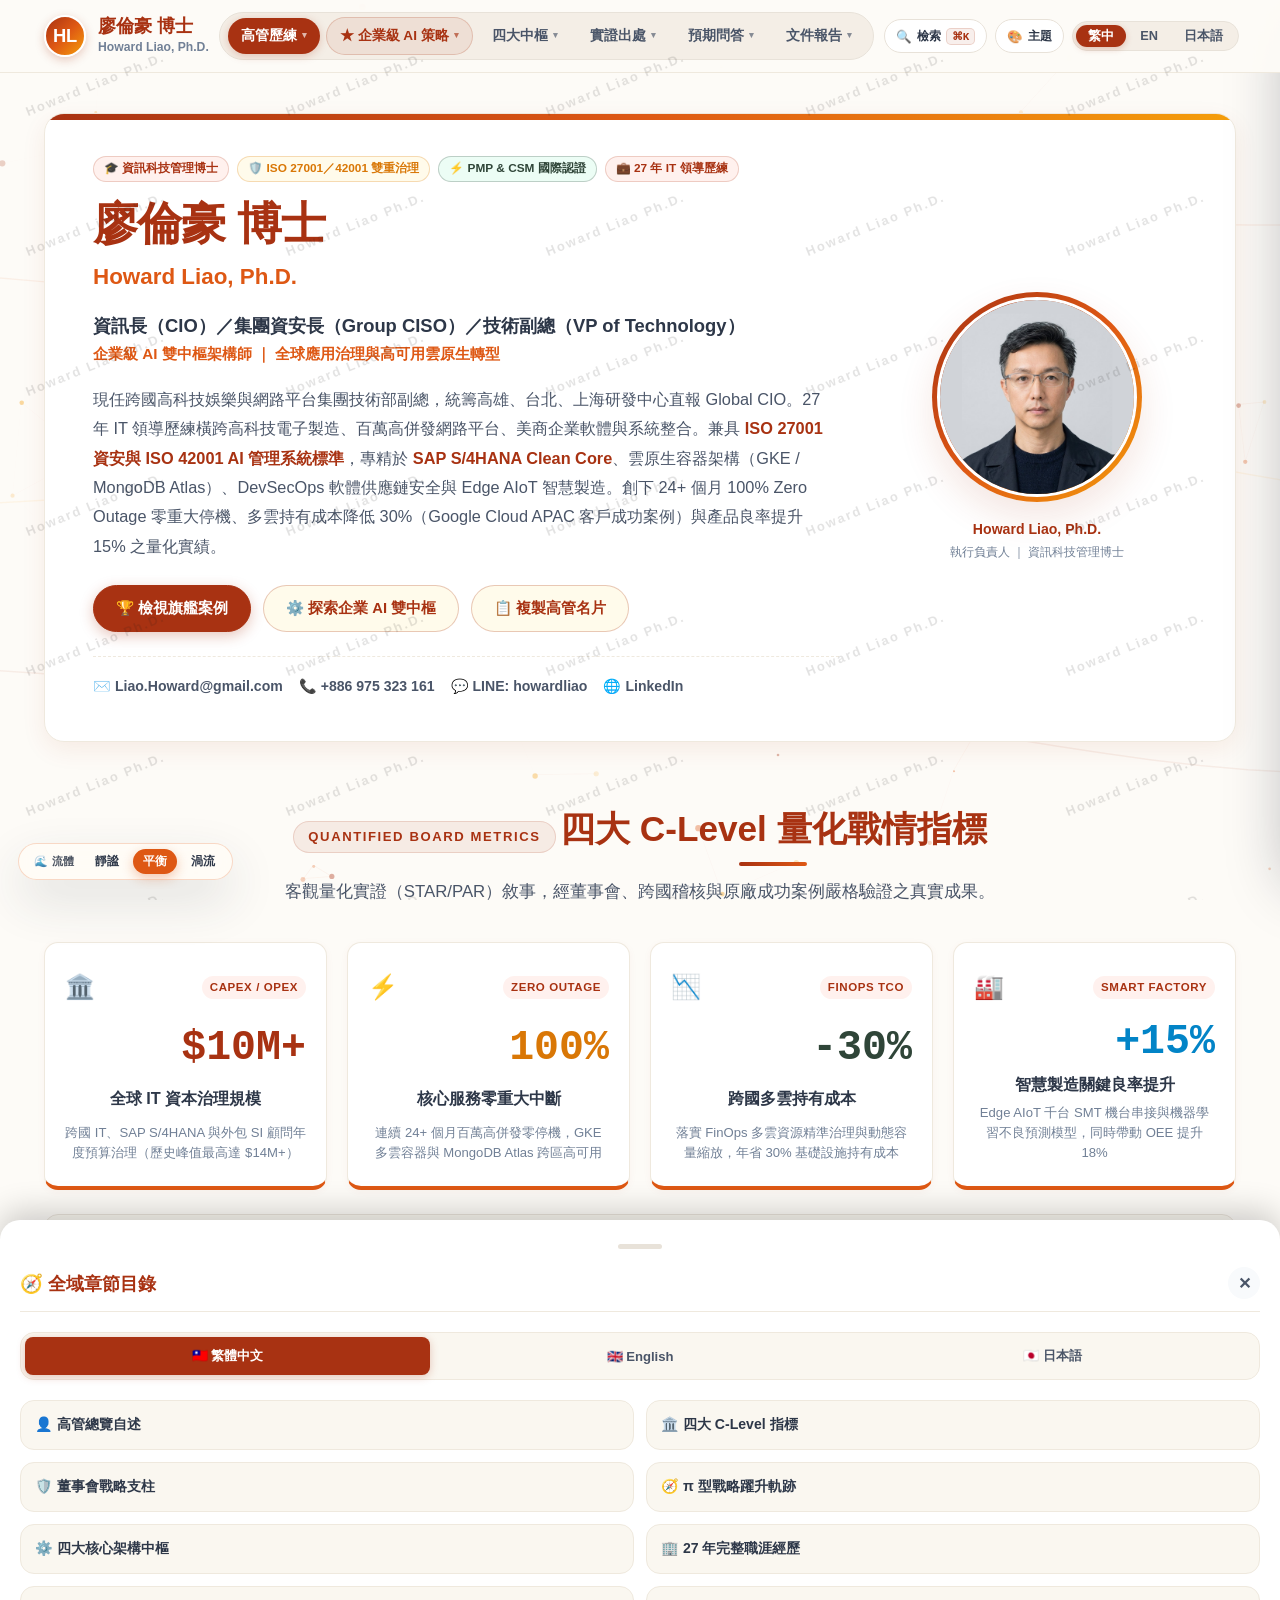
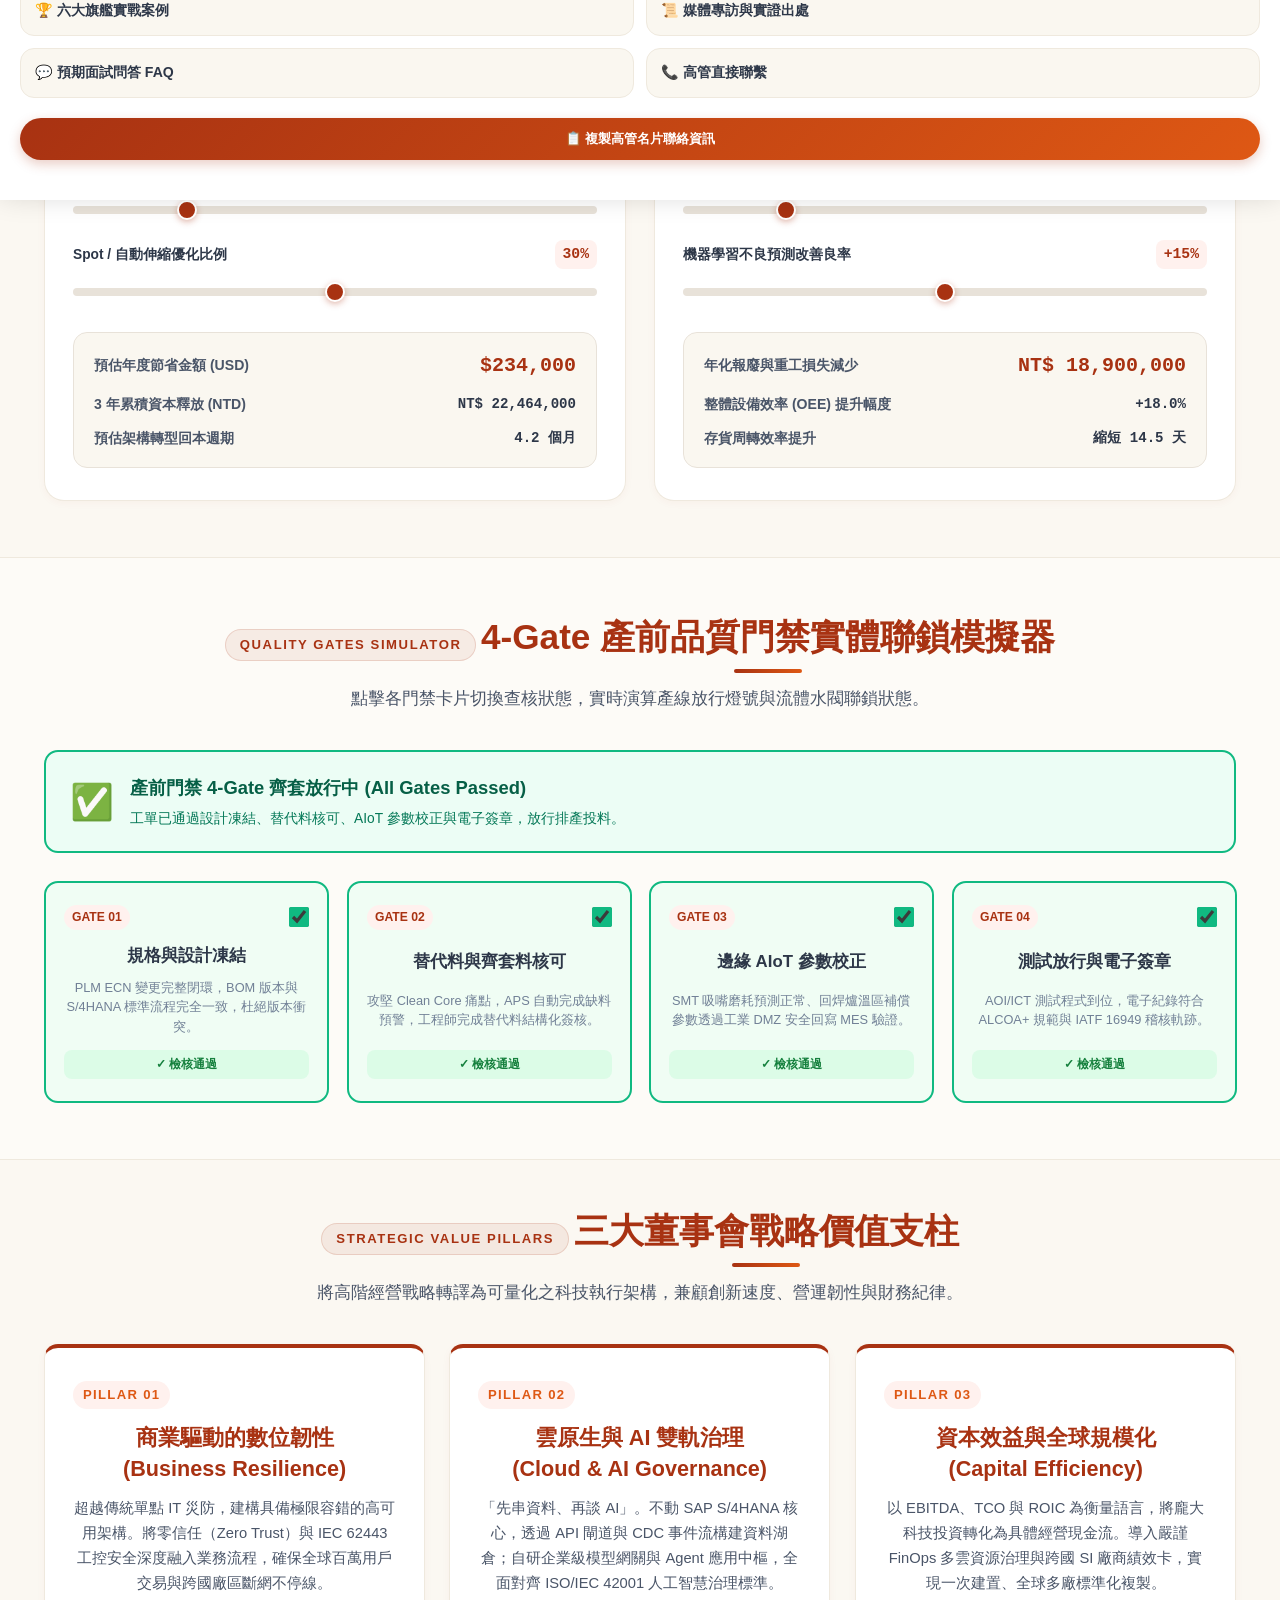
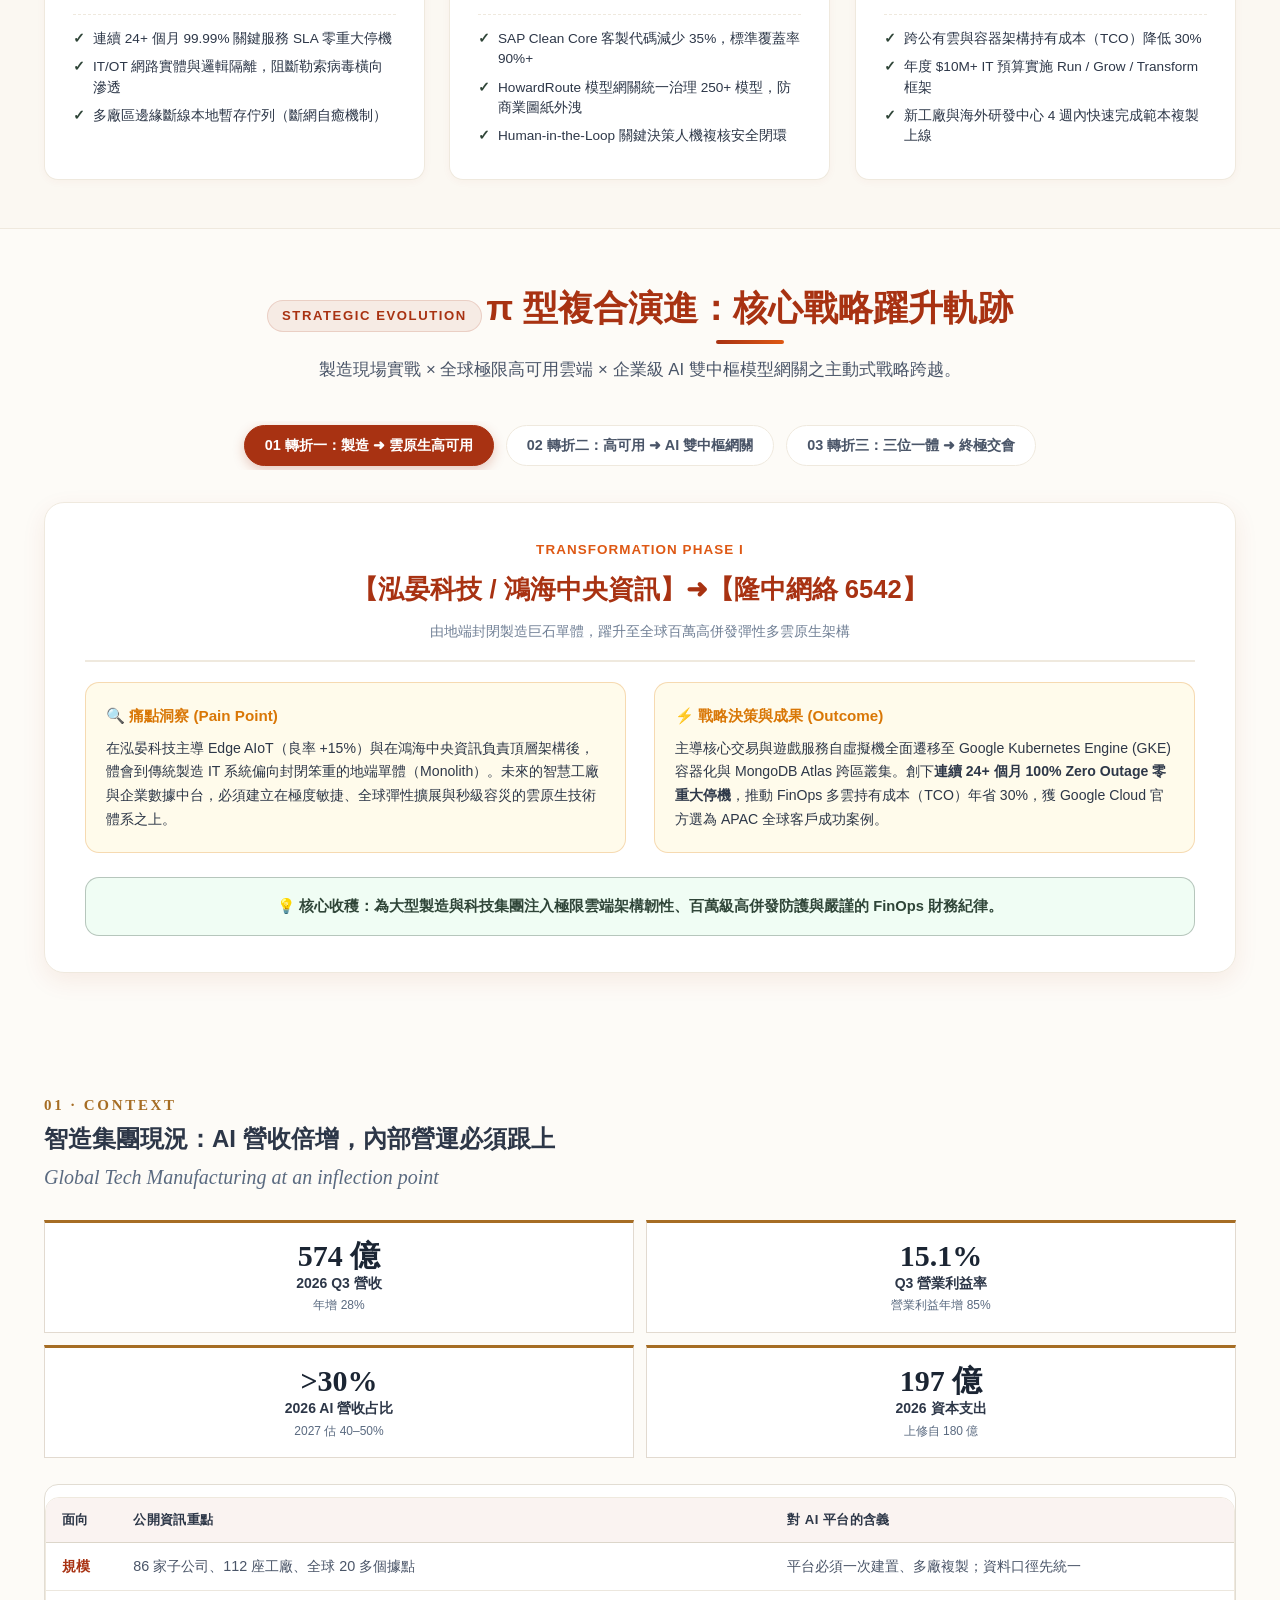
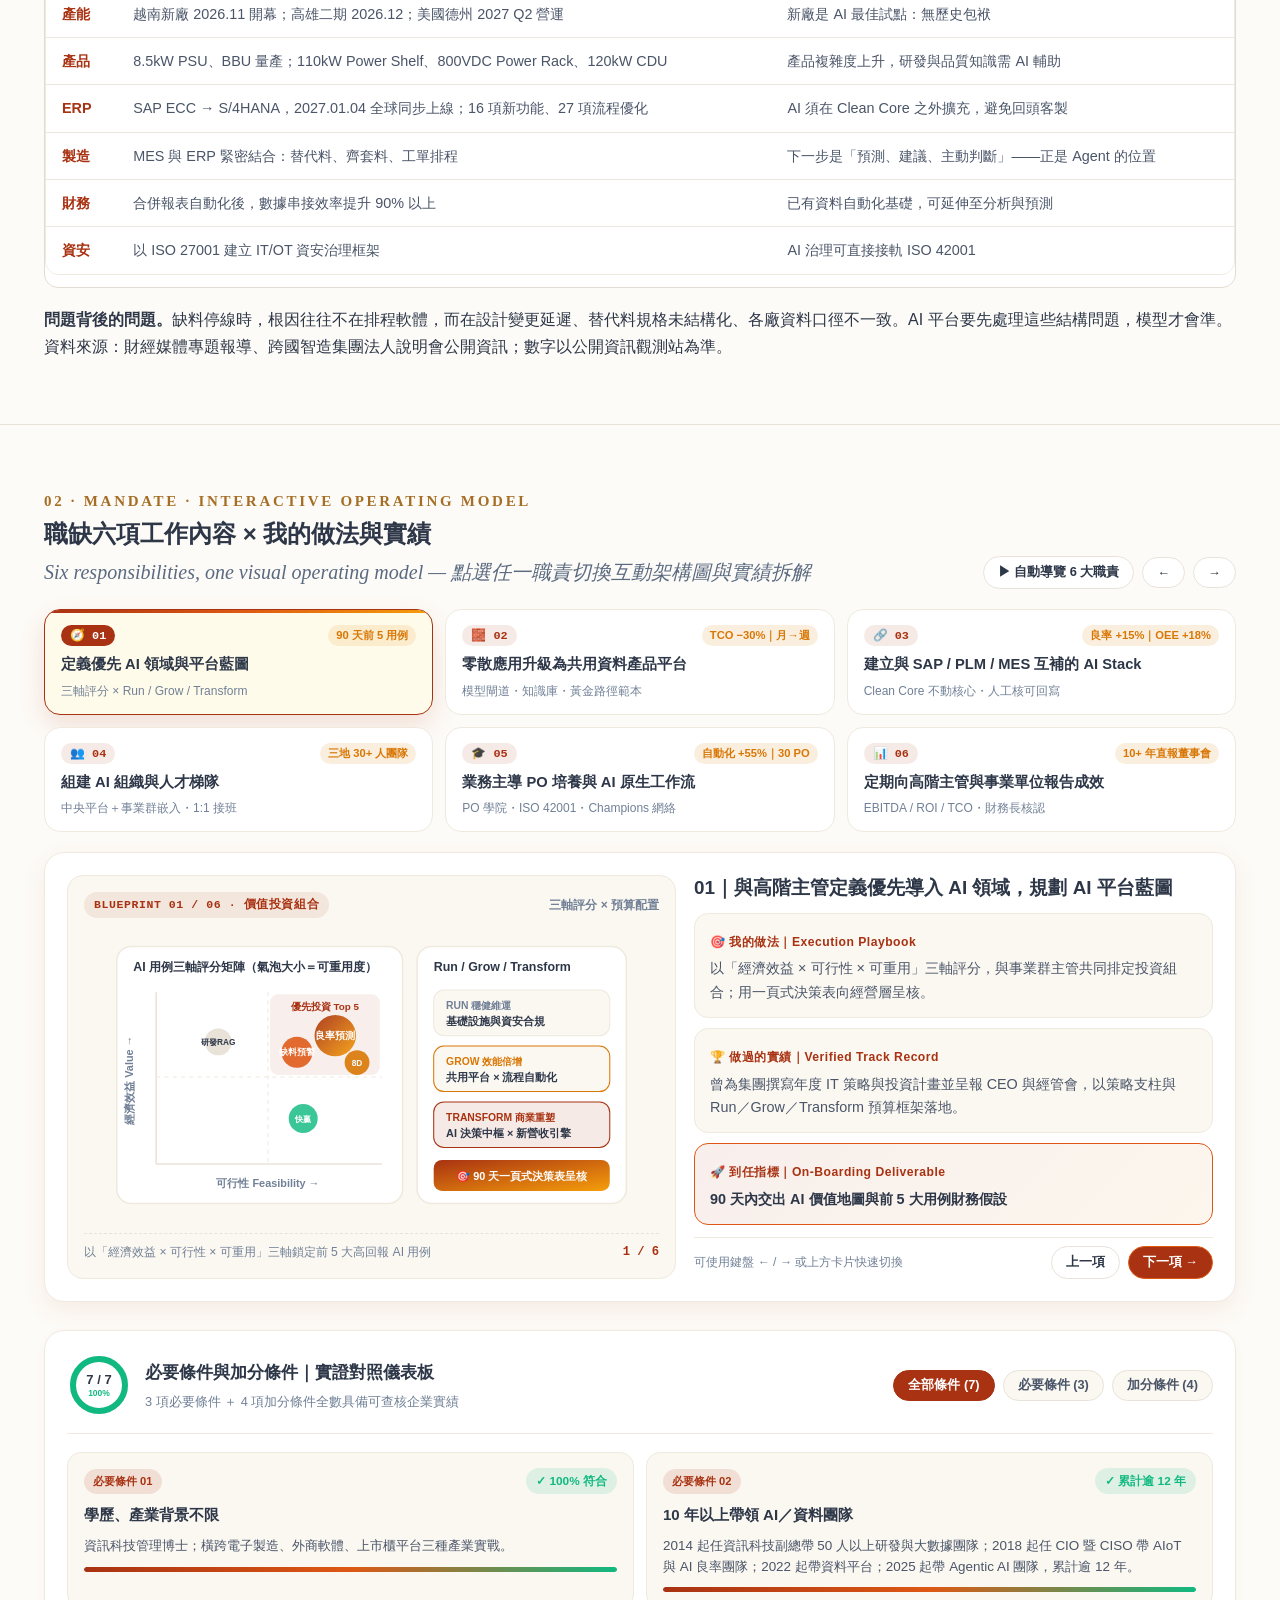
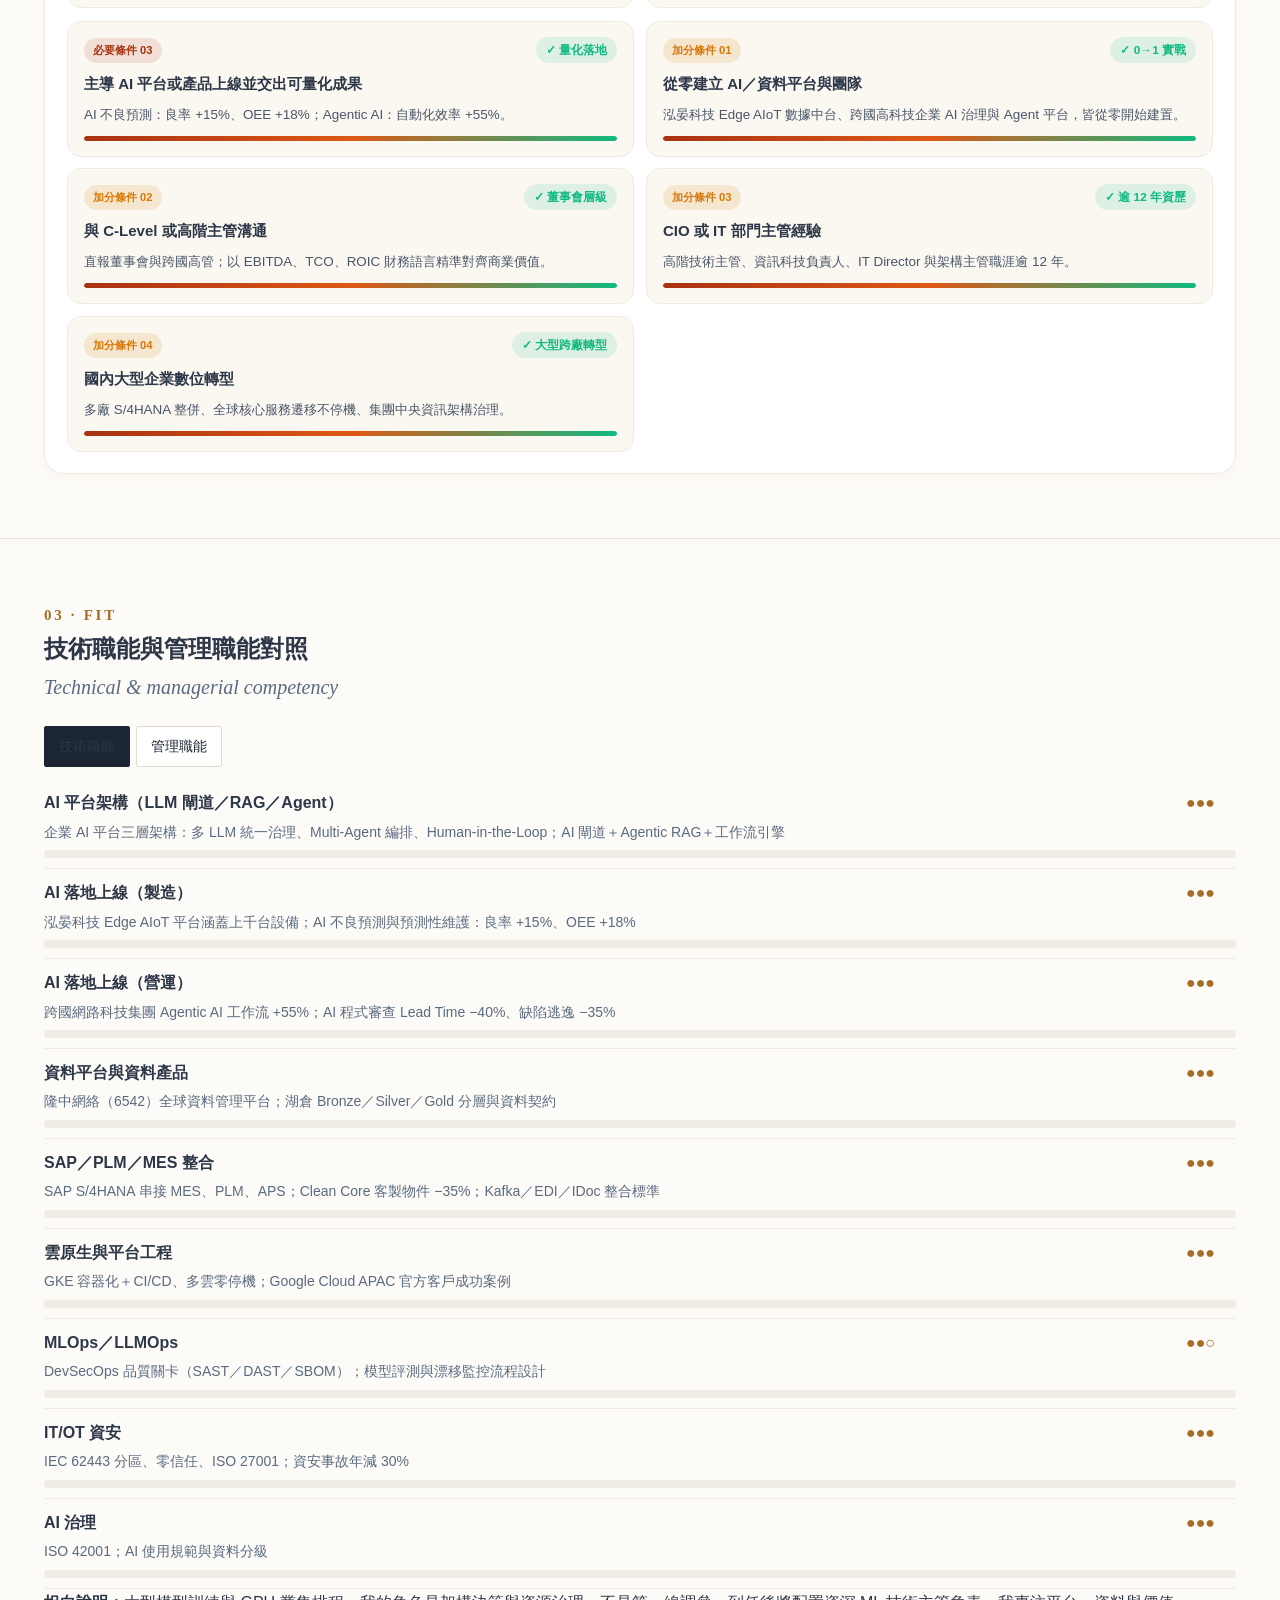
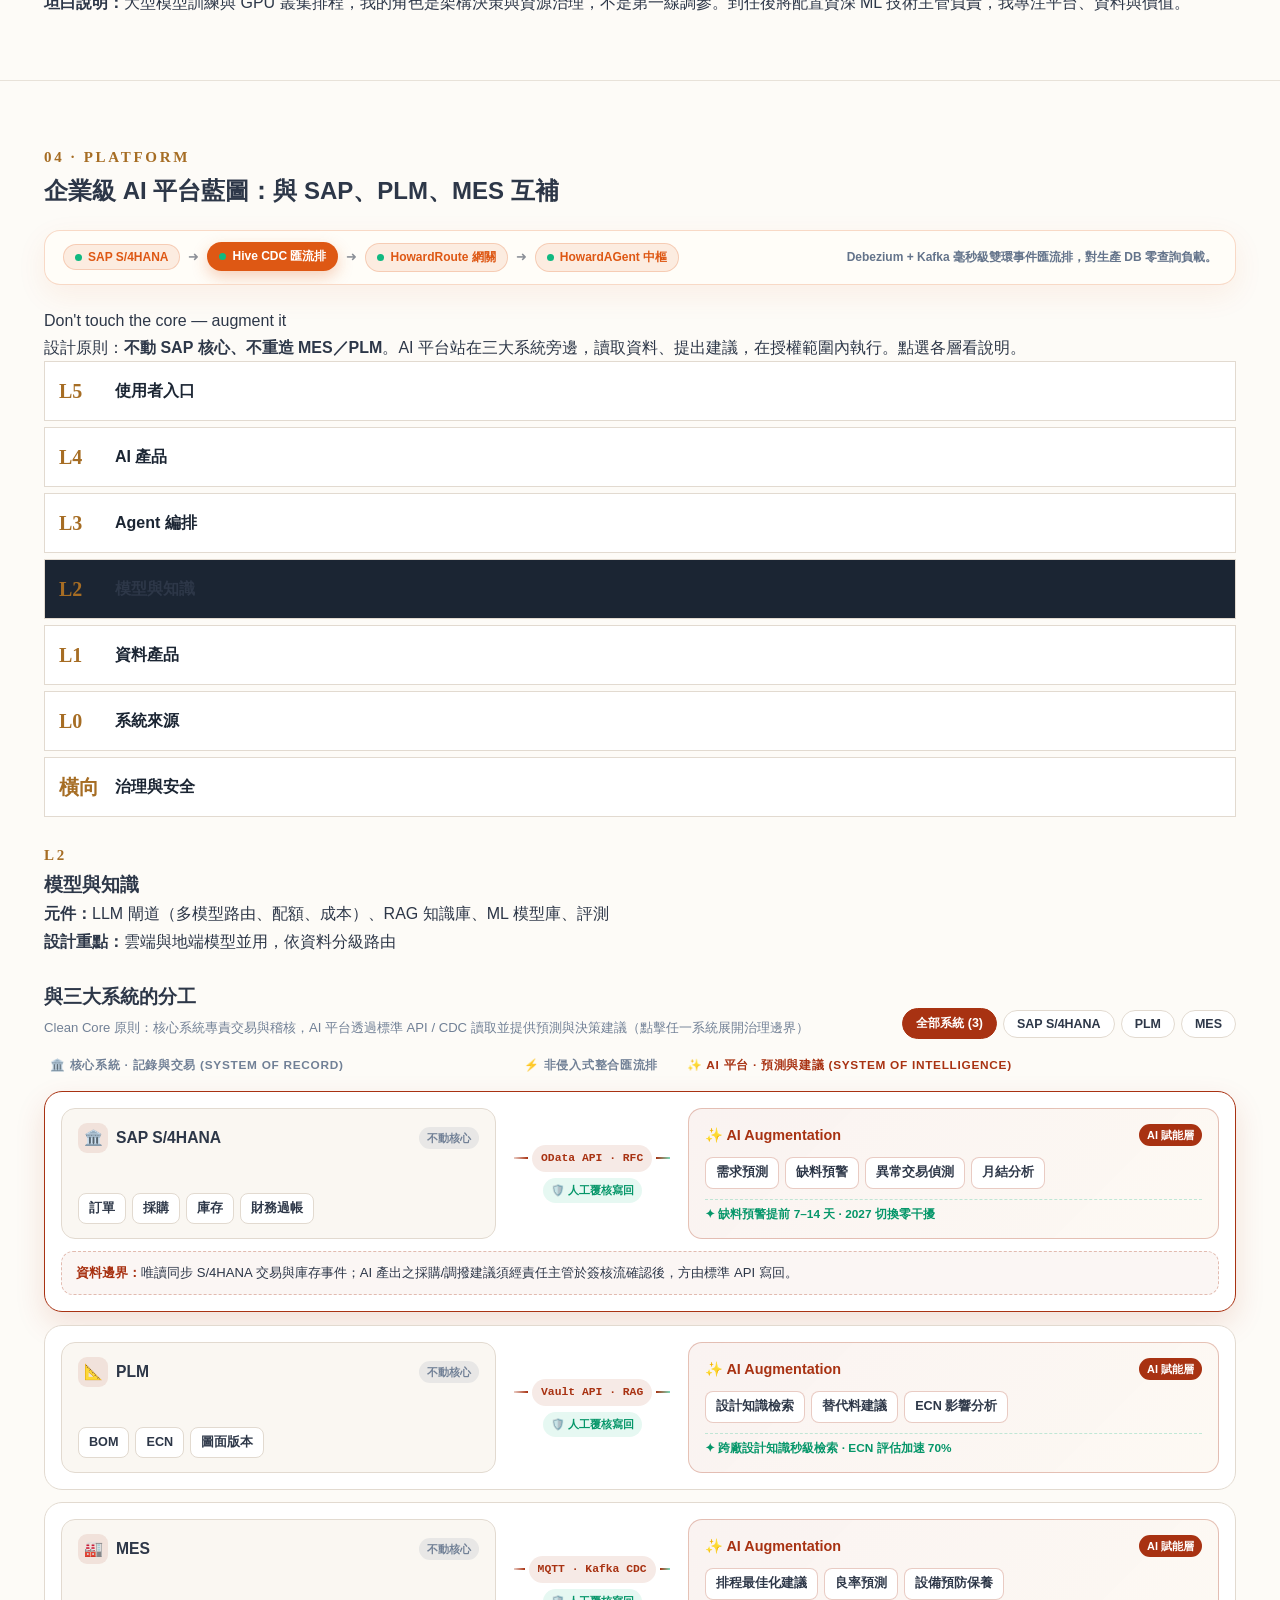
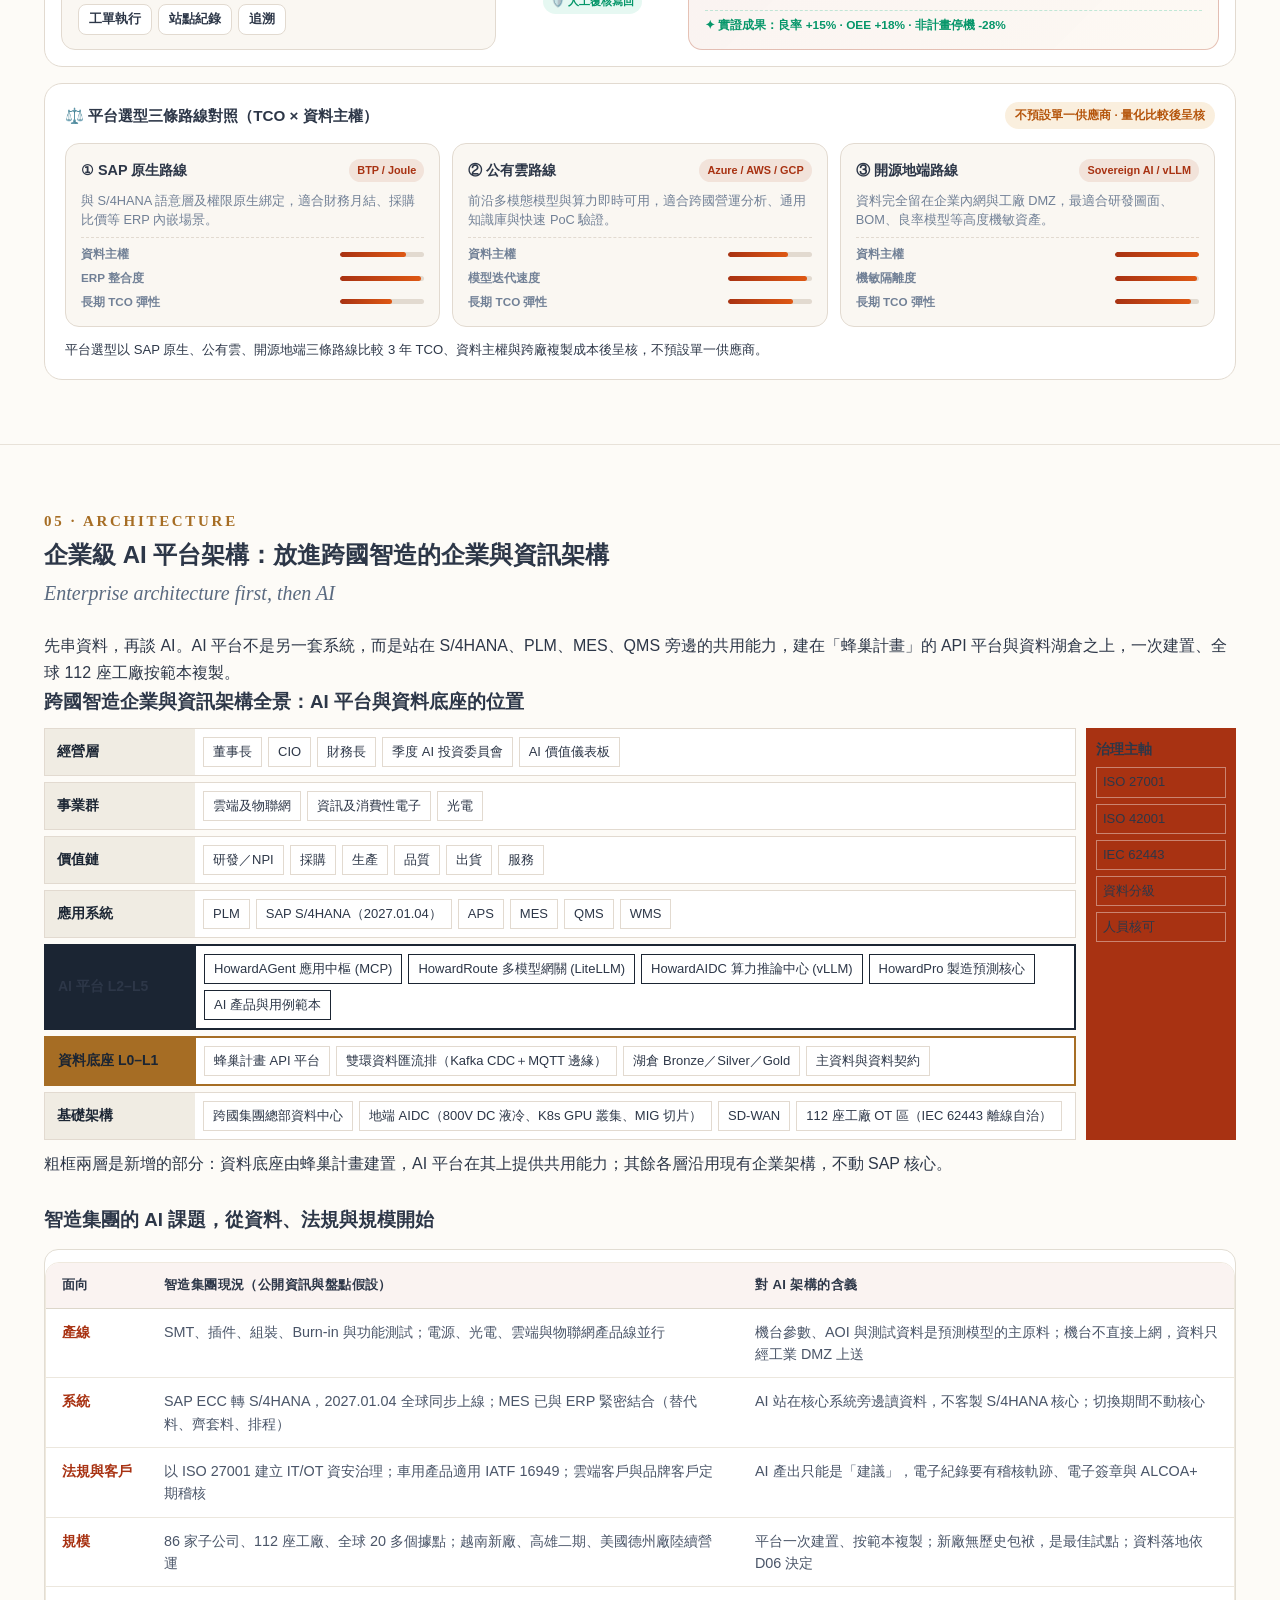
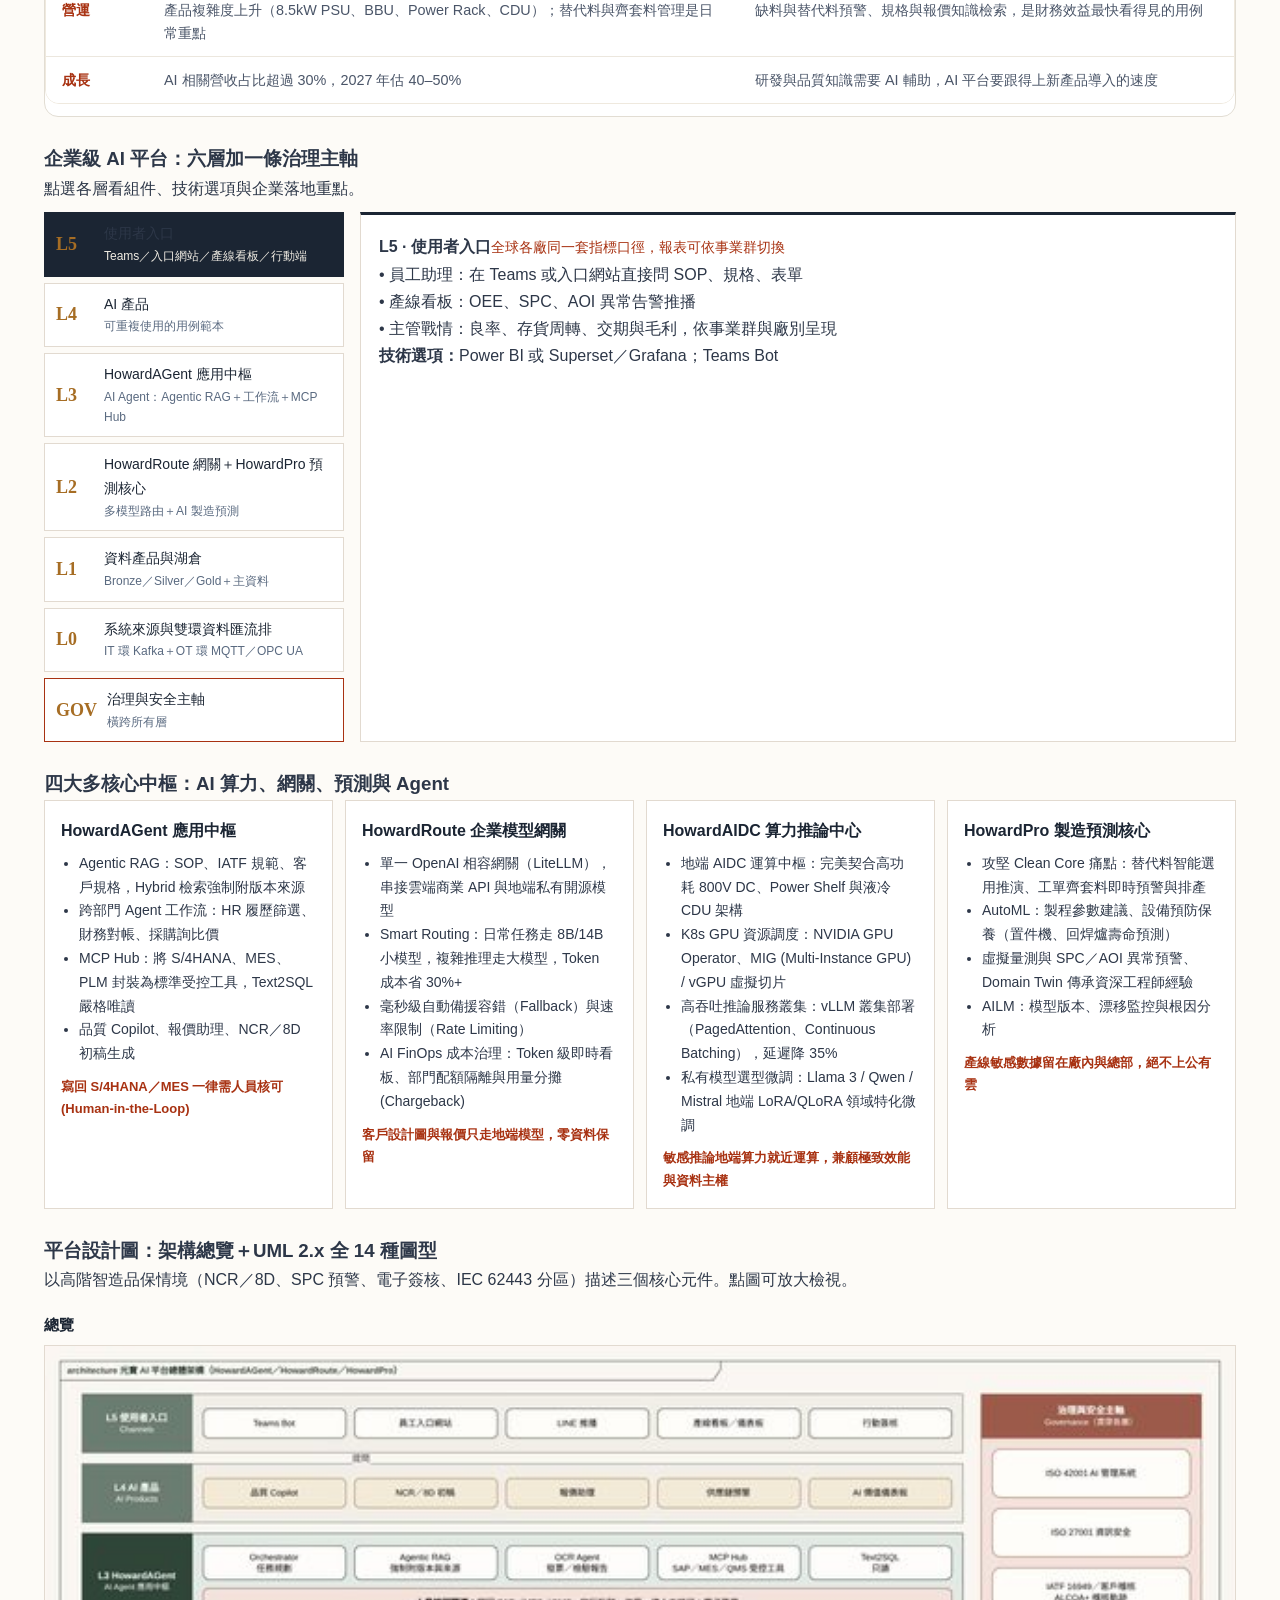
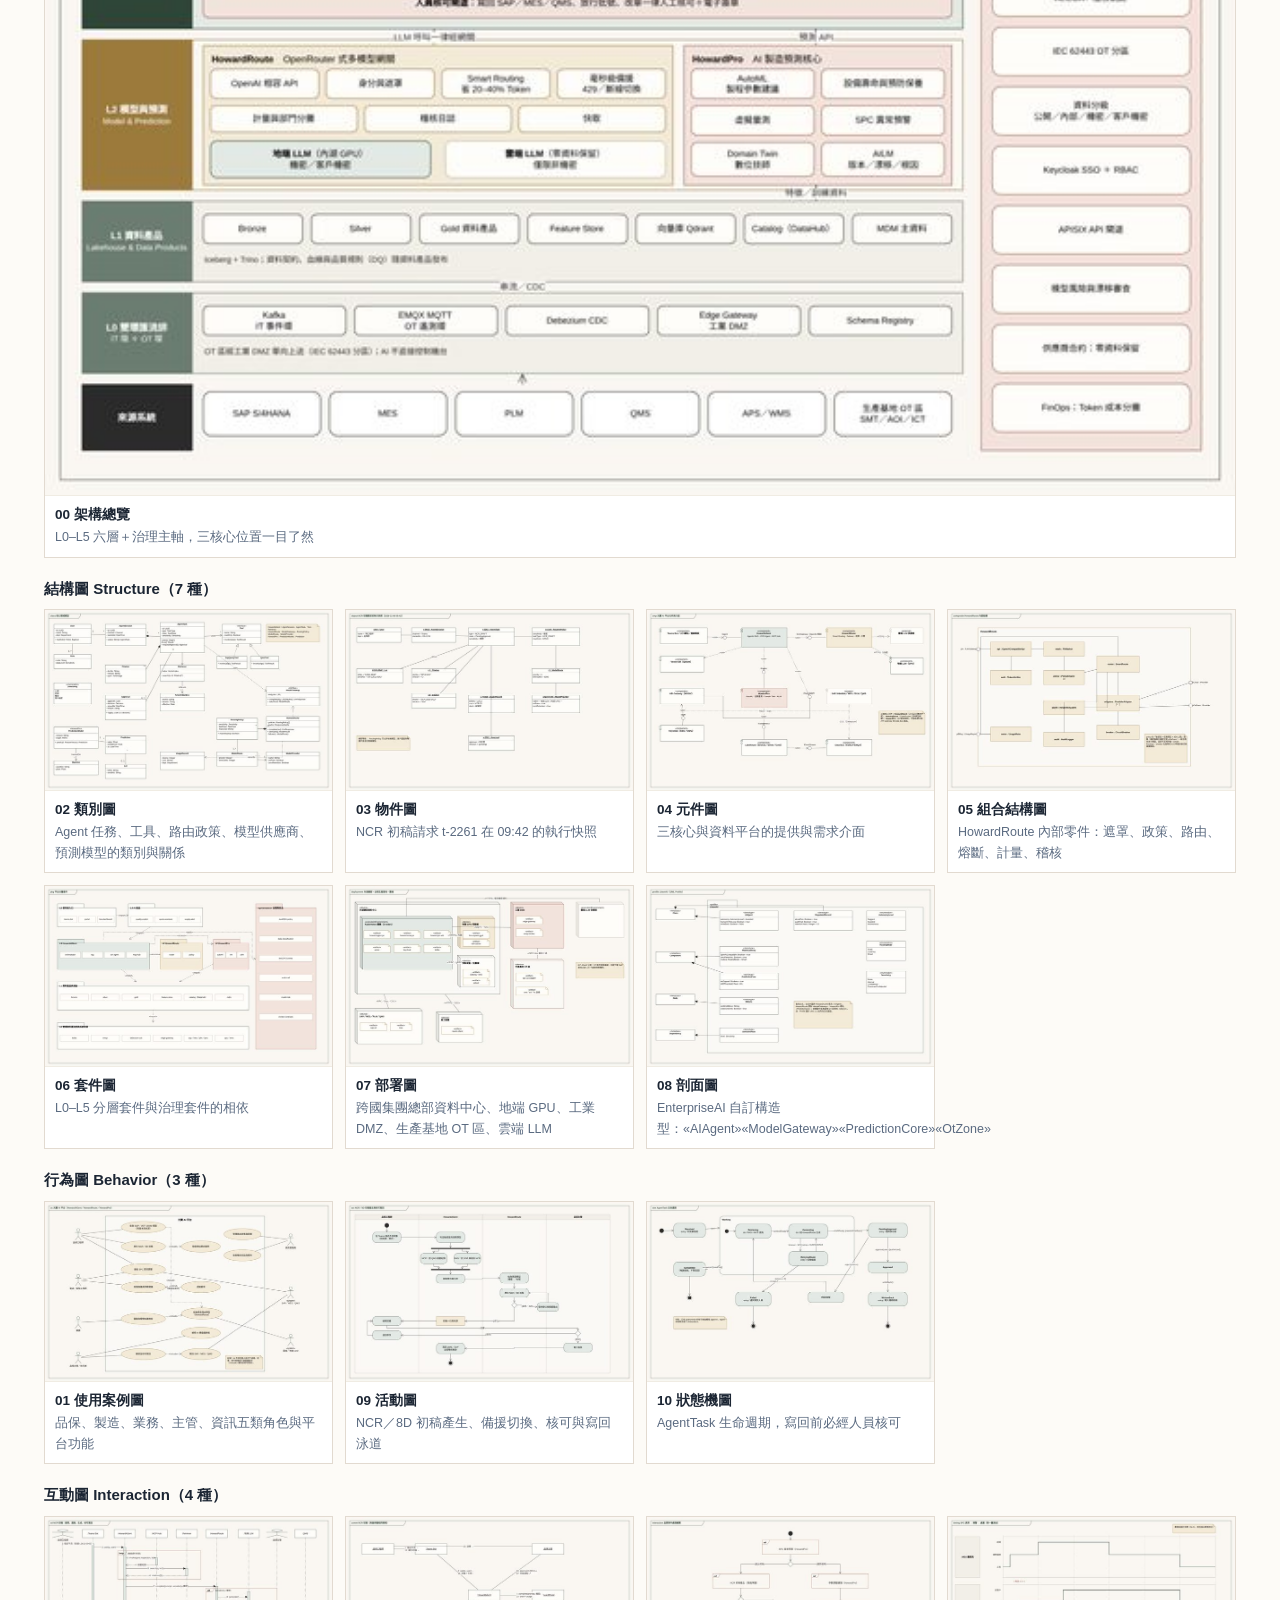
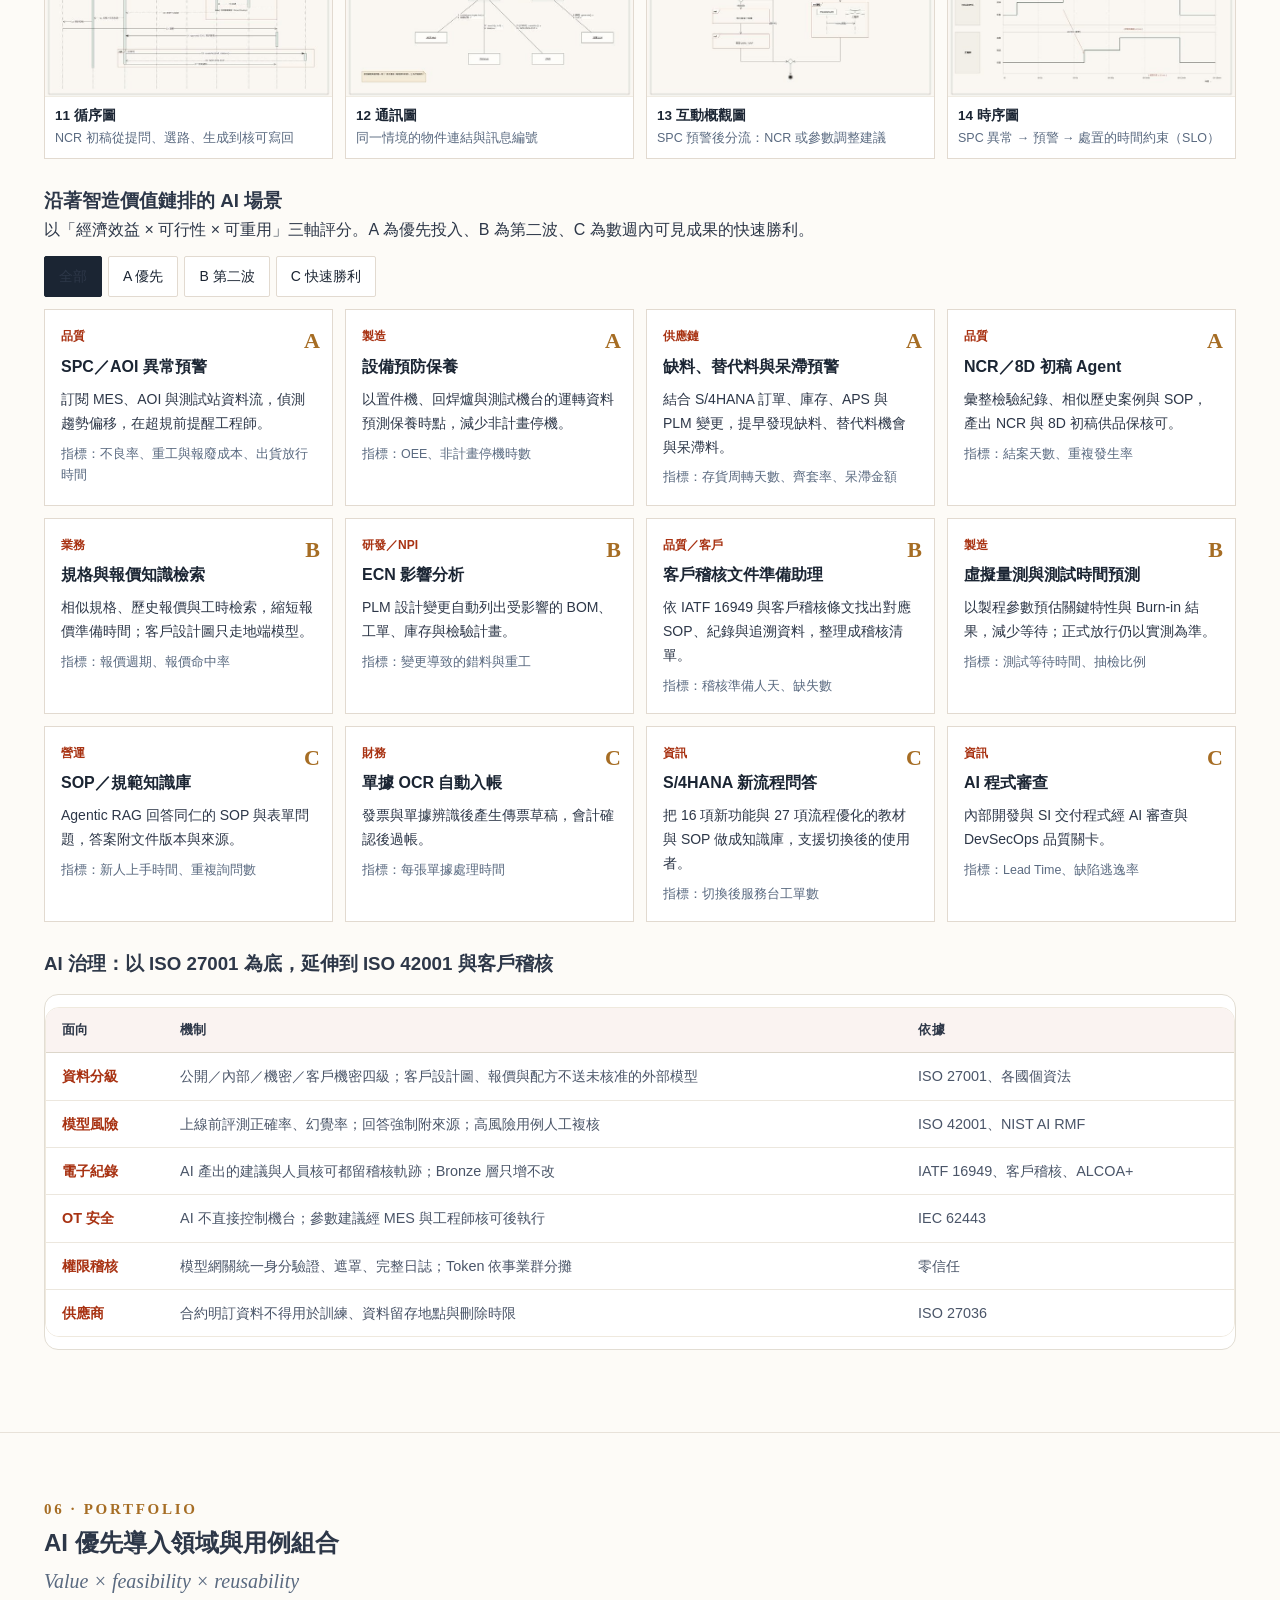
==== commit 2a98c3b6: "feat(fluid): full-site audit fixes + hydrodynamic fluid motion & executive drawer engine (zh/en/ja)" ====
--- a/index.html
+++ b/index.html
@@ -4993,6 +4993,7 @@
 [data-theme="klimt"] .tri-route-tag{background:rgba(56,189,248,.16) !important;color:#7DD3FC !important}
 
 </style>
+  <link rel="stylesheet" href="assets/portfolio-fluid.css?v=1.0.0">
 </head>
 <body>
 
@@ -6226,7 +6227,7 @@
  <h3 style="margin-top:26px">平台設計圖：架構總覽＋UML 2.x 全 14 種圖型</h3><p class="mute">以高階智造品保情境（NCR／8D、SPC 預警、電子簽核、IEC 62443 分區）描述三個核心元件。點圖可放大檢視。</p><div class="la-um" id="laum"><h4>總覽</h4><div class="la-ug big"><figure data-src="assets/uml/zh/uml00.jpg" data-cap="00 架構總覽｜L0–L5 六層＋治理主軸，三核心位置一目了然"><img src="assets/uml/zh/t/uml00.jpg" alt="架構總覽" loading="lazy" draggable="false"><figcaption><b>00 架構總覽</b>L0–L5 六層＋治理主軸，三核心位置一目了然</figcaption></figure></div><h4>結構圖 Structure（7 種）</h4><div class="la-ug"><figure data-src="assets/uml/zh/uml02.jpg" data-cap="02 類別圖｜Agent 任務、工具、路由政策、模型供應商、預測模型的類別與關係"><img src="assets/uml/zh/t/uml02.jpg" alt="類別圖" loading="lazy" draggable="false"><figcaption><b>02 類別圖</b>Agent 任務、工具、路由政策、模型供應商、預測模型的類別與關係</figcaption></figure><figure data-src="assets/uml/zh/uml03.jpg" data-cap="03 物件圖｜NCR 初稿請求 t-2261 在 09:42 的執行快照"><img src="assets/uml/zh/t/uml03.jpg" alt="物件圖" loading="lazy" draggable="false"><figcaption><b>03 物件圖</b>NCR 初稿請求 t-2261 在 09:42 的執行快照</figcaption></figure><figure data-src="assets/uml/zh/uml04.jpg" data-cap="04 元件圖｜三核心與資料平台的提供與需求介面"><img src="assets/uml/zh/t/uml04.jpg" alt="元件圖" loading="lazy" draggable="false"><figcaption><b>04 元件圖</b>三核心與資料平台的提供與需求介面</figcaption></figure><figure data-src="assets/uml/zh/uml05.jpg" data-cap="05 組合結構圖｜HowardRoute 內部零件：遮罩、政策、路由、熔斷、計量、稽核"><img src="assets/uml/zh/t/uml05.jpg" alt="組合結構圖" loading="lazy" draggable="false"><figcaption><b>05 組合結構圖</b>HowardRoute 內部零件：遮罩、政策、路由、熔斷、計量、稽核</figcaption></figure><figure data-src="assets/uml/zh/uml06.jpg" data-cap="06 套件圖｜L0–L5 分層套件與治理套件的相依"><img src="assets/uml/zh/t/uml06.jpg" alt="套件圖" loading="lazy" draggable="false"><figcaption><b>06 套件圖</b>L0–L5 分層套件與治理套件的相依</figcaption></figure><figure data-src="assets/uml/zh/uml07.jpg" data-cap="07 部署圖｜跨國集團總部資料中心、地端 GPU、工業 DMZ、生產基地 OT 區、雲端 LLM"><img src="assets/uml/zh/t/uml07.jpg" alt="部署圖" loading="lazy" draggable="false"><figcaption><b>07 部署圖</b>跨國集團總部資料中心、地端 GPU、工業 DMZ、生產基地 OT 區、雲端 LLM</figcaption></figure><figure data-src="assets/uml/zh/uml08.jpg" data-cap="08 剖面圖｜EnterpriseAI 自訂構造型：«AIAgent»«ModelGateway»«PredictionCore»«OtZone»"><img src="assets/uml/zh/t/uml08.jpg" alt="剖面圖" loading="lazy" draggable="false"><figcaption><b>08 剖面圖</b>EnterpriseAI 自訂構造型：«AIAgent»«ModelGateway»«PredictionCore»«OtZone»</figcaption></figure></div><h4>行為圖 Behavior（3 種）</h4><div class="la-ug"><figure data-src="assets/uml/zh/uml01.jpg" data-cap="01 使用案例圖｜品保、製造、業務、主管、資訊五類角色與平台功能"><img src="assets/uml/zh/t/uml01.jpg" alt="使用案例圖" loading="lazy" draggable="false"><figcaption><b>01 使用案例圖</b>品保、製造、業務、主管、資訊五類角色與平台功能</figcaption></figure><figure data-src="assets/uml/zh/uml09.jpg" data-cap="09 活動圖｜NCR／8D 初稿產生、備援切換、核可與寫回泳道"><img src="assets/uml/zh/t/uml09.jpg" alt="活動圖" loading="lazy" draggable="false"><figcaption><b>09 活動圖</b>NCR／8D 初稿產生、備援切換、核可與寫回泳道</figcaption></figure><figure data-src="assets/uml/zh/uml10.jpg" data-cap="10 狀態機圖｜AgentTask 生命週期，寫回前必經人員核可"><img src="assets/uml/zh/t/uml10.jpg" alt="狀態機圖" loading="lazy" draggable="false"><figcaption><b>10 狀態機圖</b>AgentTask 生命週期，寫回前必經人員核可</figcaption></figure></div><h4>互動圖 Interaction（4 種）</h4><div class="la-ug"><figure data-src="assets/uml/zh/uml11.jpg" data-cap="11 循序圖｜NCR 初稿從提問、選路、生成到核可寫回"><img src="assets/uml/zh/t/uml11.jpg" alt="循序圖" loading="lazy" draggable="false"><figcaption><b>11 循序圖</b>NCR 初稿從提問、選路、生成到核可寫回</figcaption></figure><figure data-src="assets/uml/zh/uml12.jpg" data-cap="12 通訊圖｜同一情境的物件連結與訊息編號"><img src="assets/uml/zh/t/uml12.jpg" alt="通訊圖" loading="lazy" draggable="false"><figcaption><b>12 通訊圖</b>同一情境的物件連結與訊息編號</figcaption></figure><figure data-src="assets/uml/zh/uml13.jpg" data-cap="13 互動概觀圖｜SPC 預警後分流：NCR 或參數調整建議"><img src="assets/uml/zh/t/uml13.jpg" alt="互動概觀圖" loading="lazy" draggable="false"><figcaption><b>13 互動概觀圖</b>SPC 預警後分流：NCR 或參數調整建議</figcaption></figure><figure data-src="assets/uml/zh/uml14.jpg" data-cap="14 時序圖｜SPC 異常 → 預警 → 處置的時間約束（SLO）"><img src="assets/uml/zh/t/uml14.jpg" alt="時序圖" loading="lazy" draggable="false"><figcaption><b>14 時序圖</b>SPC 異常 → 預警 → 處置的時間約束（SLO）</figcaption></figure></div></div>
  <h3 style="margin-top:26px">沿著智造價值鏈排的 AI 場景</h3><p class="mute">以「經濟效益 × 可行性 × 可重用」三軸評分。A 為優先投入、B 為第二波、C 為數週內可見成果的快速勝利。</p><div class="tabs" id="laucf"><button class="tab on" data-u="all">全部</button><button class="tab" data-u="A">A 優先</button><button class="tab" data-u="B">B 第二波</button><button class="tab" data-u="C">C 快速勝利</button></div><div class="la-uc" id="lauc"><div class="la-c" data-p="A"><span class="p">A</span><div class="v">品質</div><h4 style="margin-top:6px">SPC／AOI 異常預警</h4><p>訂閱 MES、AOI 與測試站資料流，偵測趨勢偏移，在超規前提醒工程師。</p><div class="k">指標：不良率、重工與報廢成本、出貨放行時間</div></div><div class="la-c" data-p="A"><span class="p">A</span><div class="v">製造</div><h4 style="margin-top:6px">設備預防保養</h4><p>以置件機、回焊爐與測試機台的運轉資料預測保養時點，減少非計畫停機。</p><div class="k">指標：OEE、非計畫停機時數</div></div><div class="la-c" data-p="A"><span class="p">A</span><div class="v">供應鏈</div><h4 style="margin-top:6px">缺料、替代料與呆滯預警</h4><p>結合 S/4HANA 訂單、庫存、APS 與 PLM 變更，提早發現缺料、替代料機會與呆滯料。</p><div class="k">指標：存貨周轉天數、齊套率、呆滯金額</div></div><div class="la-c" data-p="A"><span class="p">A</span><div class="v">品質</div><h4 style="margin-top:6px">NCR／8D 初稿 Agent</h4><p>彙整檢驗紀錄、相似歷史案例與 SOP，產出 NCR 與 8D 初稿供品保核可。</p><div class="k">指標：結案天數、重複發生率</div></div><div class="la-c" data-p="B"><span class="p">B</span><div class="v">業務</div><h4 style="margin-top:6px">規格與報價知識檢索</h4><p>相似規格、歷史報價與工時檢索，縮短報價準備時間；客戶設計圖只走地端模型。</p><div class="k">指標：報價週期、報價命中率</div></div><div class="la-c" data-p="B"><span class="p">B</span><div class="v">研發／NPI</div><h4 style="margin-top:6px">ECN 影響分析</h4><p>PLM 設計變更自動列出受影響的 BOM、工單、庫存與檢驗計畫。</p><div class="k">指標：變更導致的錯料與重工</div></div><div class="la-c" data-p="B"><span class="p">B</span><div class="v">品質／客戶</div><h4 style="margin-top:6px">客戶稽核文件準備助理</h4><p>依 IATF 16949 與客戶稽核條文找出對應 SOP、紀錄與追溯資料，整理成稽核清單。</p><div class="k">指標：稽核準備人天、缺失數</div></div><div class="la-c" data-p="B"><span class="p">B</span><div class="v">製造</div><h4 style="margin-top:6px">虛擬量測與測試時間預測</h4><p>以製程參數預估關鍵特性與 Burn-in 結果，減少等待；正式放行仍以實測為準。</p><div class="k">指標：測試等待時間、抽檢比例</div></div><div class="la-c" data-p="C"><span class="p">C</span><div class="v">營運</div><h4 style="margin-top:6px">SOP／規範知識庫</h4><p>Agentic RAG 回答同仁的 SOP 與表單問題，答案附文件版本與來源。</p><div class="k">指標：新人上手時間、重複詢問數</div></div><div class="la-c" data-p="C"><span class="p">C</span><div class="v">財務</div><h4 style="margin-top:6px">單據 OCR 自動入帳</h4><p>發票與單據辨識後產生傳票草稿，會計確認後過帳。</p><div class="k">指標：每張單據處理時間</div></div><div class="la-c" data-p="C"><span class="p">C</span><div class="v">資訊</div><h4 style="margin-top:6px">S/4HANA 新流程問答</h4><p>把 16 項新功能與 27 項流程優化的教材與 SOP 做成知識庫，支援切換後的使用者。</p><div class="k">指標：切換後服務台工單數</div></div><div class="la-c" data-p="C"><span class="p">C</span><div class="v">資訊</div><h4 style="margin-top:6px">AI 程式審查</h4><p>內部開發與 SI 交付程式經 AI 審查與 DevSecOps 品質關卡。</p><div class="k">指標：Lead Time、缺陷逃逸率</div></div></div>
  <h3 style="margin-top:26px">AI 治理：以 ISO 27001 為底，延伸到 ISO 42001 與客戶稽核</h3><div class="tw"><table class=""><tr><th>面向</th><th>機制</th><th>依據</th></tr><tr><td class="lb">資料分級</td><td>公開／內部／機密／客戶機密四級；客戶設計圖、報價與配方不送未核准的外部模型</td><td>ISO 27001、各國個資法</td></tr><tr><td class="lb">模型風險</td><td>上線前評測正確率、幻覺率；回答強制附來源；高風險用例人工複核</td><td>ISO 42001、NIST AI RMF</td></tr><tr><td class="lb">電子紀錄</td><td>AI 產出的建議與人員核可都留稽核軌跡；Bronze 層只增不改</td><td>IATF 16949、客戶稽核、ALCOA+</td></tr><tr><td class="lb">OT 安全</td><td>AI 不直接控制機台；參數建議經 MES 與工程師核可後執行</td><td>IEC 62443</td></tr><tr><td class="lb">權限稽核</td><td>模型網關統一身分驗證、遮罩、完整日誌；Token 依事業群分攤</td><td>零信任</td></tr><tr><td class="lb">供應商</td><td>合約明訂資料不得用於訓練、資料留存地點與刪除時限</td><td>ISO 27036</td></tr></table></div>
- <div class="la-lb" id="lalbx" hidden role="dialog" aria-modal="true"><button class="x" id="lalbc">✕</button><div class="in" id="lalbi"><img id="lalbimg" alt="" draggable="false"><div class="wm3 wm2"></div></div><div class="cap" id="lalbcap"></div></div>
+ <div class="la-lb" id="lalbx" hidden role="dialog" aria-modal="true"><button class="x" id="lalbc">✕</button><div class="in" id="lalbi"><img id="lalbimg" src="data:image/svg+xml,%3Csvg xmlns='http://www.w3.org/2000/svg' viewBox='0 0 1 1'/%3E" alt="Lightbox preview" draggable="false"><div class="wm3 wm2"></div></div><div class="cap" id="lalbcap"></div></div>
  <script>(function(){var D=[{"id":"L5","t":"使用者入口","it":["員工助理：在 Teams 或入口網站直接問 SOP、規格、表單","產線看板：OEE、SPC、AOI 異常告警推播","主管戰情：良率、存貨周轉、交期與毛利，依事業群與廠別呈現"],"tech":"Power BI 或 Superset／Grafana；Teams Bot","f":"全球各廠同一套指標口徑，報表可依事業群切換"},{"id":"L4","t":"AI 產品","it":["品質 Copilot：NCR 初稿、8D 根因建議、客訴回覆草稿","報價助理：相似規格與歷史報價檢索","供應鏈預警：缺料、替代料、呆滯與交期風險"],"tech":"每個產品有事業群 PO、驗收標準與損益科目；新用例照黃金路徑上線","f":"每個 AI 產品指定事業群 PO，上線前先定驗收標準"},{"id":"L3","t":"HowardAGent 應用中樞","it":["Agentic RAG：SOP、IATF 16949 文件、客戶規範，Hybrid 向量檢索強制附版本來源","Model Context Protocol (MCP)：把 S/4HANA、MES、PLM、QMS 封裝為受控 Tool（Text2SQL 嚴格唯讀）","跨部門業務 Agent：HR 履歷初步篩選、財務對帳、採購詢價比價、產線品質 NCR／8D 初稿生成","Human-in-the-Loop：所有寫回 S/4HANA 與工單動作一律經主管人員線上審核核可"],"tech":"LangGraph / n8n 編排；MCP 協議；向量庫 Qdrant / pgvector","f":"回答必附文件版本與來源，寫回 S/4HANA 一律人員核可"},{"id":"L2","t":"HowardRoute 閘道＋HowardAIDC 算力＋HowardPro 預測核心","it":["HowardRoute（LiteLLM）：單一 OpenAI 相容網關、Smart Routing 智慧動態分流（小模型分流省 30%+ 成本）、毫秒級自動備援 Fallback、事業群 Token 配額與計費","HowardAIDC 算力中心：K8s GPU 資源調度、NVIDIA GPU Operator、MIG 虛擬切片、Volcano 排程、多租戶配額隔離、地端 AIDC 800V DC 液冷機櫃適配","推論服務叢集：vLLM 高吞吐叢集（PagedAttention、Continuous Batching、KV Cache 優化），延遲降 35%、吞吐量提升 3 倍","HowardPro 預測大腦：替代料智能比對選用、工單齊套料預測、設備預防保養、虛擬量測、Domain Twin 數位員工","AI FinOps 與全鏈路監控：Token 級即時看板、Langfuse/OTel 鏈路追蹤、漂移分析與異常熔斷"],"tech":"LiteLLM 閘道；vLLM 推論叢集；K8s GPU Operator＋Volcano；AutoML＋MLflow","f":"客戶機密與製造數據地端 vLLM 推論；替代料與齊套料主動預測不改動 SAP Clean Core"},{"id":"L1","t":"資料產品與湖倉","it":["Gold 主題：批號／序號追溯、良率與 OEE、存貨周轉、齊套料、SPC","主資料：料號、批號、客戶、機台一物一名","資料目錄與血緣：知道每個 AI 答案的資料從哪來","特徵庫：機台與製程特徵供各廠模型重用"],"tech":"依蜂巢 D04：SAP Datasphere／Fabric／MinIO＋Iceberg＋Trino；DataHub","f":"沿用蜂巢計畫資料湖倉，不另建資料孤島"},{"id":"L0","t":"系統來源與雙環資料匯流排（蜂巢計畫）","it":["IT 環：S/4HANA（Clean Core）、PLM、QMS、APS 經 CDC 異動捕捉與 API 實時進湖","OT 環：SMT、AOI、ICT、測試機台經 OPC UA／SECS-GEM、MQTT 由各廠邊緣閘道上送","斷線不停線：邊緣閘道本地佇列，網路中斷產線不停，復網後依時序自動補傳與去重","雙核心資料底座：總部 S/4HANA 為財務交易單一真理源，廠區邊緣節點離線自治"],"tech":"Kafka 或 Azure Service Bus；EMQX 邊緣閘道；Debezium CDC","f":"沿用蜂巢計畫 API 平台與各廠邊緣閘道，不碰 SAP 核心"},{"id":"GOV","t":"治理與安全主軸","it":["ISO 42001 AI 管理系統與使用規範","ISO 27001 資料分級、零信任身分","IEC 62443 IT／OT 分區","IATF 16949 與客戶稽核：電子紀錄與稽核軌跡"],"tech":"WAAP＋旁路 API 安全；模型網關統一日誌","f":"AI 規範納入企業既有 ISO 27001 文件體系"}];var L={"t":"技術選項","f":"企業重點","c":"："};
  function h(s){return String(s).replace(/&/g,'&amp;').replace(/</g,'&lt;')}
  var bs=document.querySelectorAll('#lalb button'),dt=document.getElementById('ladet');
@@ -7909,7 +7910,7 @@
 
   <div id="viewer" class="viewer" hidden>
  <div class="vbar"><b id="vt"></b><span id="vc" class="mute"></span><button class="tbtn" id="vx" aria-label="關閉">關閉 ✕</button></div>
- <div class="vstage"><button class="vnav" id="vp" aria-label="上一頁">‹</button><div class="vimg"><img id="vi" alt="文件頁面" draggable="false"><div class="vshield wm2"></div></div><button class="vnav" id="vn" aria-label="下一頁">›</button></div>
+ <div class="vstage"><button class="vnav" id="vp" aria-label="上一頁">‹</button><div class="vimg"><img id="vi" src="data:image/svg+xml,%3Csvg xmlns='http://www.w3.org/2000/svg' viewBox='0 0 1 1'/%3E" alt="文件頁面" draggable="false"><div class="vshield wm2"></div></div><button class="vnav" id="vn" aria-label="下一頁">›</button></div>
 </div>
 
   <!-- TOAST NOTIFICATION -->
@@ -9059,5 +9060,6 @@
       });
     })();
   </script>
+  <script src="assets/portfolio-fluid-engine.js?v=1.0.0" defer></script>
 </body>
 </html>
--- a/assets/portfolio-fluid.css
+++ b/assets/portfolio-fluid.css
@@ -0,0 +1,632 @@
+/* ==========================================================================
+   Portfolio01 — Executive Hydrodynamic Fluid & Hyper-Interactive Engine CSS
+   Version: 1.0.0 | Supports all 6 Executive Design System themes + A11y
+   ========================================================================== */
+
+:root {
+  --pf-fluid-accent: var(--accent-orange, #DE5814);
+  --pf-fluid-gold: var(--accent-gold, #F59E0B);
+  --pf-fluid-rust: var(--accent-rust, #A83212);
+  --pf-glass-bg: rgba(255, 253, 248, 0.84);
+  --pf-glass-border: rgba(222, 88, 20, 0.22);
+  --pf-glass-shadow: 0 20px 50px rgba(45, 55, 72, 0.14);
+  --pf-drawer-bg: rgba(253, 251, 247, 0.96);
+  --pf-drawer-text: #1E293B;
+  --pf-drawer-muted: #64748B;
+  --pf-pill-bg: rgba(255, 252, 246, 0.88);
+  --pf-pill-text: #2D3748;
+  --pf-specular: rgba(255, 210, 140, 0.28);
+  --pf-spring: cubic-bezier(0.22, 1, 0.36, 1);
+}
+
+html[data-theme="obsidian"] {
+  --pf-glass-bg: rgba(17, 24, 39, 0.82);
+  --pf-glass-border: rgba(245, 158, 11, 0.28);
+  --pf-glass-shadow: 0 24px 60px rgba(0, 0, 0, 0.55);
+  --pf-drawer-bg: rgba(15, 23, 42, 0.96);
+  --pf-drawer-text: #F8FAFC;
+  --pf-drawer-muted: #94A3B8;
+  --pf-pill-bg: rgba(15, 23, 42, 0.88);
+  --pf-pill-text: #F1F5F9;
+  --pf-specular: rgba(251, 191, 36, 0.22);
+}
+
+html[data-theme="pharaoh"] {
+  --pf-glass-bg: rgba(255, 250, 240, 0.86);
+  --pf-glass-border: rgba(217, 119, 6, 0.30);
+  --pf-specular: rgba(245, 158, 11, 0.28);
+}
+
+html[data-theme="klimt"] {
+  --pf-glass-bg: rgba(28, 25, 23, 0.84);
+  --pf-glass-border: rgba(212, 175, 55, 0.35);
+  --pf-drawer-bg: rgba(24, 21, 18, 0.96);
+  --pf-drawer-text: #FEF3C7;
+  --pf-drawer-muted: #D6D3D1;
+  --pf-pill-bg: rgba(28, 25, 23, 0.88);
+  --pf-pill-text: #FDE68A;
+  --pf-specular: rgba(250, 204, 21, 0.26);
+}
+
+html[data-theme="ninagawa"] {
+  --pf-glass-bg: rgba(24, 14, 36, 0.84);
+  --pf-glass-border: rgba(236, 72, 153, 0.34);
+  --pf-drawer-bg: rgba(20, 12, 32, 0.96);
+  --pf-drawer-text: #FDF2F8;
+  --pf-drawer-muted: #F9A8D4;
+  --pf-pill-bg: rgba(24, 14, 36, 0.88);
+  --pf-pill-text: #FCE7F3;
+  --pf-specular: rgba(244, 114, 182, 0.26);
+}
+
+html[data-theme="miro"] {
+  --pf-glass-bg: rgba(255, 253, 245, 0.88);
+  --pf-glass-border: rgba(29, 78, 216, 0.26);
+  --pf-specular: rgba(250, 204, 21, 0.28);
+}
+
+/* 1. Ambient Full-Viewport Hydrodynamic Curl-Flow Canvas */
+#pfFluidCanvas {
+  position: fixed;
+  inset: 0;
+  width: 100vw;
+  height: 100vh;
+  pointer-events: none;
+  z-index: 0;
+  opacity: 0.78;
+  transition: opacity 0.6s var(--pf-spring);
+}
+
+html[data-pf-fluid="calm"] #pfFluidCanvas {
+  opacity: 0.34;
+}
+
+html[data-pf-fluid="turbo"] #pfFluidCanvas {
+  opacity: 0.96;
+}
+
+/* Keep main document layers cleanly above the ambient canvas */
+header, main, section, footer, .hero-card, .hero, .wrap, .container {
+  position: relative;
+  z-index: 1;
+}
+
+/* 2. Hero Morphing Liquid Aura */
+.pf-hero-aura {
+  position: absolute;
+  inset: -28px;
+  pointer-events: none;
+  z-index: 0;
+  overflow: hidden;
+  border-radius: inherit;
+  opacity: 0.52;
+}
+
+.pf-hero-aura::before,
+.pf-hero-aura::after {
+  content: "";
+  position: absolute;
+  border-radius: 48% 52% 62% 38% / 44% 56% 44% 56%;
+  filter: blur(56px);
+  will-change: transform;
+  animation: pfLiquidMorph 18s ease-in-out infinite alternate;
+}
+
+.pf-hero-aura::before {
+  width: 340px;
+  height: 340px;
+  top: -80px;
+  right: -60px;
+  background: radial-gradient(circle, rgba(222, 88, 20, 0.22), rgba(245, 158, 11, 0.06) 70%, transparent);
+}
+
+.pf-hero-aura::after {
+  width: 280px;
+  height: 280px;
+  bottom: -90px;
+  left: -50px;
+  background: radial-gradient(circle, rgba(245, 158, 11, 0.18), rgba(168, 50, 18, 0.05) 70%, transparent);
+  animation-delay: -7s;
+  animation-duration: 22s;
+}
+
+@keyframes pfLiquidMorph {
+  0%   { transform: translate(0, 0) scale(1) rotate(0deg); border-radius: 48% 52% 62% 38% / 44% 56% 44% 56%; }
+  50%  { transform: translate(-18px, 16px) scale(1.08) rotate(16deg); border-radius: 58% 42% 46% 54% / 55% 45% 58% 42%; }
+  100% { transform: translate(14px, -12px) scale(0.95) rotate(-12deg); border-radius: 42% 58% 54% 46% / 48% 52% 40% 60%; }
+}
+
+/* 3. Liquid-Glass 3D Spring Tilt + Cursor Specular Sheen */
+.pf-tilt-card {
+  position: relative;
+  transform-style: preserve-3d;
+  transition: transform 0.35s var(--pf-spring), box-shadow 0.35s var(--pf-spring), border-color 0.3s ease;
+  will-change: transform;
+}
+
+.pf-tilt-card::after {
+  content: "";
+  position: absolute;
+  inset: 0;
+  border-radius: inherit;
+  pointer-events: none;
+  opacity: 0;
+  background: radial-gradient(
+    420px circle at var(--pf-mx, 50%) var(--pf-my, 50%),
+    var(--pf-specular),
+    transparent 62%
+  );
+  transition: opacity 0.35s ease;
+  z-index: 2;
+}
+
+.pf-tilt-card:hover::after {
+  opacity: 1;
+}
+
+.pf-inspectable {
+  cursor: pointer;
+}
+
+.pf-inspect-hint {
+  position: absolute;
+  top: 12px;
+  right: 12px;
+  display: inline-flex;
+  align-items: center;
+  gap: 4px;
+  padding: 3px 9px;
+  border-radius: 999px;
+  font-size: 11px;
+  font-weight: 600;
+  letter-spacing: 0.02em;
+  background: var(--pf-pill-bg);
+  color: var(--pf-fluid-accent);
+  border: 1px solid var(--pf-glass-border);
+  backdrop-filter: blur(8px);
+  -webkit-backdrop-filter: blur(8px);
+  opacity: 0;
+  transform: translateY(-4px);
+  transition: opacity 0.25s ease, transform 0.25s var(--pf-spring);
+  pointer-events: none;
+  z-index: 4;
+}
+
+.pf-inspectable:hover .pf-inspect-hint,
+.pf-inspectable:focus-visible .pf-inspect-hint {
+  opacity: 1;
+  transform: translateY(0);
+}
+
+/* 4. Magnetic Button + Viscous Ripple */
+.pf-magnetic {
+  position: relative;
+  overflow: hidden;
+  transition: transform 0.28s var(--pf-spring), box-shadow 0.28s ease;
+}
+
+.pf-ripple {
+  position: absolute;
+  border-radius: 50%;
+  transform: scale(0);
+  background: radial-gradient(circle, rgba(255, 255, 255, 0.55) 0%, rgba(245, 158, 11, 0.28) 60%, transparent 100%);
+  animation: pfRippleExpand 0.65s var(--pf-spring) forwards;
+  pointer-events: none;
+  z-index: 5;
+}
+
+@keyframes pfRippleExpand {
+  to {
+    transform: scale(3.4);
+    opacity: 0;
+  }
+}
+
+/* 5. Staggered Spring Reveal */
+.pf-reveal {
+  opacity: 0;
+  transform: translateY(22px) scale(0.985);
+  transition: opacity 0.65s var(--pf-spring), transform 0.65s var(--pf-spring);
+}
+
+.pf-reveal.pf-revealed {
+  opacity: 1;
+  transform: translateY(0) scale(1);
+}
+
+/* 6. Live Fluid Data-Stream Pulse on Architecture & Gates */
+.pf-flow-ribbon {
+  display: flex;
+  align-items: center;
+  justify-content: space-between;
+  flex-wrap: wrap;
+  gap: 12px;
+  padding: 12px 18px;
+  margin: 18px 0 22px;
+  border-radius: 16px;
+  background: var(--pf-glass-bg);
+  border: 1px solid var(--pf-glass-border);
+  box-shadow: 0 10px 30px rgba(222, 88, 20, 0.08);
+  backdrop-filter: blur(12px);
+  -webkit-backdrop-filter: blur(12px);
+  position: relative;
+  overflow: hidden;
+}
+
+.pf-flow-ribbon::before {
+  content: "";
+  position: absolute;
+  inset: 0;
+  background: linear-gradient(90deg, transparent 0%, rgba(222, 88, 20, 0.12) 48%, rgba(245, 158, 11, 0.16) 52%, transparent 100%);
+  transform: translateX(-100%);
+  animation: pfStreamSweep 4.6s linear infinite;
+  pointer-events: none;
+}
+
+@keyframes pfStreamSweep {
+  0%   { transform: translateX(-100%); }
+  100% { transform: translateX(100%); }
+}
+
+.pf-flow-nodes {
+  display: flex;
+  align-items: center;
+  gap: 8px;
+  flex-wrap: wrap;
+  position: relative;
+  z-index: 1;
+}
+
+.pf-flow-node {
+  display: inline-flex;
+  align-items: center;
+  gap: 6px;
+  padding: 5px 11px;
+  border-radius: 999px;
+  font-size: 12px;
+  font-weight: 700;
+  background: rgba(222, 88, 20, 0.10);
+  color: var(--pf-fluid-accent);
+  border: 1px solid rgba(222, 88, 20, 0.22);
+  cursor: pointer;
+  transition: all 0.25s var(--pf-spring);
+}
+
+.pf-flow-node:hover,
+.pf-flow-node.active {
+  background: var(--pf-fluid-accent);
+  color: #FFFFFF;
+  transform: translateY(-1px);
+  box-shadow: 0 6px 16px rgba(222, 88, 20, 0.28);
+}
+
+.pf-flow-dot {
+  width: 7px;
+  height: 7px;
+  border-radius: 50%;
+  background: #10B981;
+  box-shadow: 0 0 0 0 rgba(16, 185, 129, 0.7);
+  animation: pfPulseDot 2s infinite;
+}
+
+@keyframes pfPulseDot {
+  0%   { box-shadow: 0 0 0 0 rgba(16, 185, 129, 0.65); }
+  70%  { box-shadow: 0 0 0 8px rgba(16, 185, 129, 0); }
+  100% { box-shadow: 0 0 0 0 rgba(16, 185, 129, 0); }
+}
+
+.pf-flow-arrow {
+  font-size: 13px;
+  opacity: 0.55;
+  animation: pfArrowFlow 1.6s ease-in-out infinite;
+}
+
+@keyframes pfArrowFlow {
+  0%, 100% { transform: translateX(0); opacity: 0.45; }
+  50%      { transform: translateX(3px); opacity: 0.95; }
+}
+
+.pf-flow-status {
+  font-size: 12px;
+  font-weight: 600;
+  color: var(--pf-drawer-muted);
+  position: relative;
+  z-index: 1;
+}
+
+/* 7. Floating Fluid Energy Mode Switcher Pill */
+#pfFluidDock {
+  position: fixed;
+  left: 18px;
+  bottom: 20px;
+  z-index: 950;
+  display: inline-flex;
+  align-items: center;
+  gap: 4px;
+  padding: 5px 7px;
+  border-radius: 999px;
+  background: var(--pf-pill-bg);
+  color: var(--pf-pill-text);
+  border: 1px solid var(--pf-glass-border);
+  box-shadow: var(--pf-glass-shadow);
+  backdrop-filter: blur(14px);
+  -webkit-backdrop-filter: blur(14px);
+  font-size: 12px;
+  transition: transform 0.3s var(--pf-spring), opacity 0.3s ease;
+}
+
+.pf-dock-label {
+  display: inline-flex;
+  align-items: center;
+  gap: 5px;
+  padding: 0 6px 0 8px;
+  font-weight: 700;
+  font-size: 11px;
+  letter-spacing: 0.04em;
+  text-transform: uppercase;
+  opacity: 0.85;
+  white-space: nowrap;
+}
+
+.pf-mode-btn {
+  border: none;
+  background: transparent;
+  color: var(--pf-pill-text);
+  font-size: 11.5px;
+  font-weight: 600;
+  padding: 5px 10px;
+  border-radius: 999px;
+  cursor: pointer;
+  transition: all 0.22s var(--pf-spring);
+  white-space: nowrap;
+}
+
+.pf-mode-btn:hover {
+  background: rgba(222, 88, 20, 0.12);
+}
+
+.pf-mode-btn.active {
+  background: var(--pf-fluid-accent);
+  color: #FFFFFF;
+  box-shadow: 0 4px 12px rgba(222, 88, 20, 0.32);
+}
+
+/* 8. Executive Slide-Over Detail Drawer */
+#pfDrawerBackdrop {
+  position: fixed;
+  inset: 0;
+  background: rgba(15, 23, 42, 0.45);
+  backdrop-filter: blur(6px);
+  -webkit-backdrop-filter: blur(6px);
+  z-index: 1990;
+  opacity: 0;
+  pointer-events: none;
+  transition: opacity 0.32s ease;
+}
+
+#pfDrawerBackdrop.open {
+  opacity: 1;
+  pointer-events: auto;
+}
+
+#pfExecDrawer {
+  position: fixed;
+  top: 14px;
+  right: 14px;
+  bottom: 14px;
+  width: min(540px, calc(100vw - 28px));
+  z-index: 2000;
+  border-radius: 22px;
+  background: var(--pf-drawer-bg);
+  color: var(--pf-drawer-text);
+  border: 1px solid var(--pf-glass-border);
+  box-shadow: -16px 0 60px rgba(15, 23, 42, 0.28);
+  backdrop-filter: blur(22px);
+  -webkit-backdrop-filter: blur(22px);
+  transform: translateX(calc(100% + 36px));
+  transition: transform 0.42s var(--pf-spring);
+  display: flex;
+  flex-direction: column;
+  overflow: hidden;
+}
+
+#pfExecDrawer.open {
+  transform: translateX(0);
+}
+
+.pf-drawer-head {
+  display: flex;
+  align-items: flex-start;
+  justify-content: space-between;
+  gap: 12px;
+  padding: 22px 24px 16px;
+  border-bottom: 1px solid var(--pf-glass-border);
+}
+
+.pf-drawer-eyebrow {
+  font-size: 11px;
+  font-weight: 800;
+  letter-spacing: 0.1em;
+  text-transform: uppercase;
+  color: var(--pf-fluid-accent);
+  margin-bottom: 4px;
+}
+
+.pf-drawer-title {
+  font-size: 20px;
+  font-weight: 800;
+  line-height: 1.3;
+  margin: 0;
+}
+
+.pf-drawer-close {
+  width: 36px;
+  height: 36px;
+  border-radius: 50%;
+  border: 1px solid var(--pf-glass-border);
+  background: transparent;
+  color: var(--pf-drawer-text);
+  font-size: 18px;
+  cursor: pointer;
+  flex-shrink: 0;
+  display: inline-flex;
+  align-items: center;
+  justify-content: center;
+  transition: all 0.2s ease;
+}
+
+.pf-drawer-close:hover {
+  background: var(--pf-fluid-accent);
+  color: #FFFFFF;
+}
+
+.pf-drawer-body {
+  flex: 1;
+  overflow-y: auto;
+  padding: 20px 24px;
+  font-size: 14.5px;
+  line-height: 1.75;
+}
+
+.pf-drawer-body p {
+  margin: 0 0 12px;
+}
+
+.pf-drawer-body ul {
+  margin: 8px 0 14px;
+  padding-left: 20px;
+}
+
+.pf-drawer-body li {
+  margin-bottom: 6px;
+}
+
+.pf-drawer-badges {
+  display: flex;
+  flex-wrap: wrap;
+  gap: 8px;
+  margin-bottom: 16px;
+}
+
+.pf-drawer-badge {
+  display: inline-flex;
+  align-items: center;
+  padding: 4px 10px;
+  border-radius: 999px;
+  font-size: 12px;
+  font-weight: 700;
+  background: rgba(222, 88, 20, 0.12);
+  color: var(--pf-fluid-accent);
+  border: 1px solid rgba(222, 88, 20, 0.22);
+}
+
+.pf-drawer-foot {
+  display: flex;
+  align-items: center;
+  justify-content: space-between;
+  gap: 10px;
+  padding: 14px 24px;
+  border-top: 1px solid var(--pf-glass-border);
+}
+
+.pf-drawer-nav {
+  display: flex;
+  gap: 8px;
+}
+
+.pf-drawer-btn {
+  padding: 8px 14px;
+  border-radius: 10px;
+  border: 1px solid var(--pf-glass-border);
+  background: transparent;
+  color: var(--pf-drawer-text);
+  font-size: 12.5px;
+  font-weight: 700;
+  cursor: pointer;
+  transition: all 0.2s ease;
+}
+
+.pf-drawer-btn:hover {
+  background: rgba(222, 88, 20, 0.12);
+  border-color: var(--pf-fluid-accent);
+}
+
+.pf-drawer-btn.primary {
+  background: var(--pf-fluid-accent);
+  color: #FFFFFF;
+  border-color: var(--pf-fluid-accent);
+}
+
+/* Mobile Responsive Adjustments — zero overlap with bottom mobile dock */
+@media (max-width: 768px) {
+  #pfFluidDock {
+    left: 10px;
+    bottom: 70px;
+    padding: 3px 5px;
+    opacity: 0.82;
+    transform: scale(0.88);
+    transform-origin: left bottom;
+  }
+  #pfFluidDock:hover,
+  #pfFluidDock:active {
+    opacity: 1;
+    transform: scale(0.96);
+  }
+  .pf-dock-label {
+    display: none;
+  }
+  .pf-mode-btn {
+    padding: 3px 7px;
+    font-size: 10.5px;
+  }
+  .pf-inspect-hint {
+    display: none;
+  }
+  #pfExecDrawer {
+    top: auto;
+    left: 8px;
+    right: 8px;
+    bottom: 8px;
+    width: auto;
+    max-height: 82vh;
+    transform: translateY(calc(100% + 24px));
+  }
+  #pfExecDrawer.open {
+    transform: translateY(0);
+  }
+}
+
+/* Print Isolation */
+@media print {
+  #pfFluidCanvas,
+  #pfFluidDock,
+  #pfDrawerBackdrop,
+  #pfExecDrawer,
+  .pf-hero-aura,
+  .pf-inspect-hint,
+  .pf-flow-ribbon {
+    display: none !important;
+  }
+  .pf-reveal {
+    opacity: 1 !important;
+    transform: none !important;
+  }
+}
+
+/* Accessibility: Strict prefers-reduced-motion compliance */
+@media (prefers-reduced-motion: reduce) {
+  *, *::before, *::after {
+    animation-duration: 0.01ms !important;
+    animation-iteration-count: 1 !important;
+    transition-duration: 0.01ms !important;
+    scroll-behavior: auto !important;
+  }
+  #pfFluidCanvas,
+  .pf-hero-aura {
+    display: none !important;
+  }
+  .pf-reveal {
+    opacity: 1 !important;
+    transform: none !important;
+  }
+}
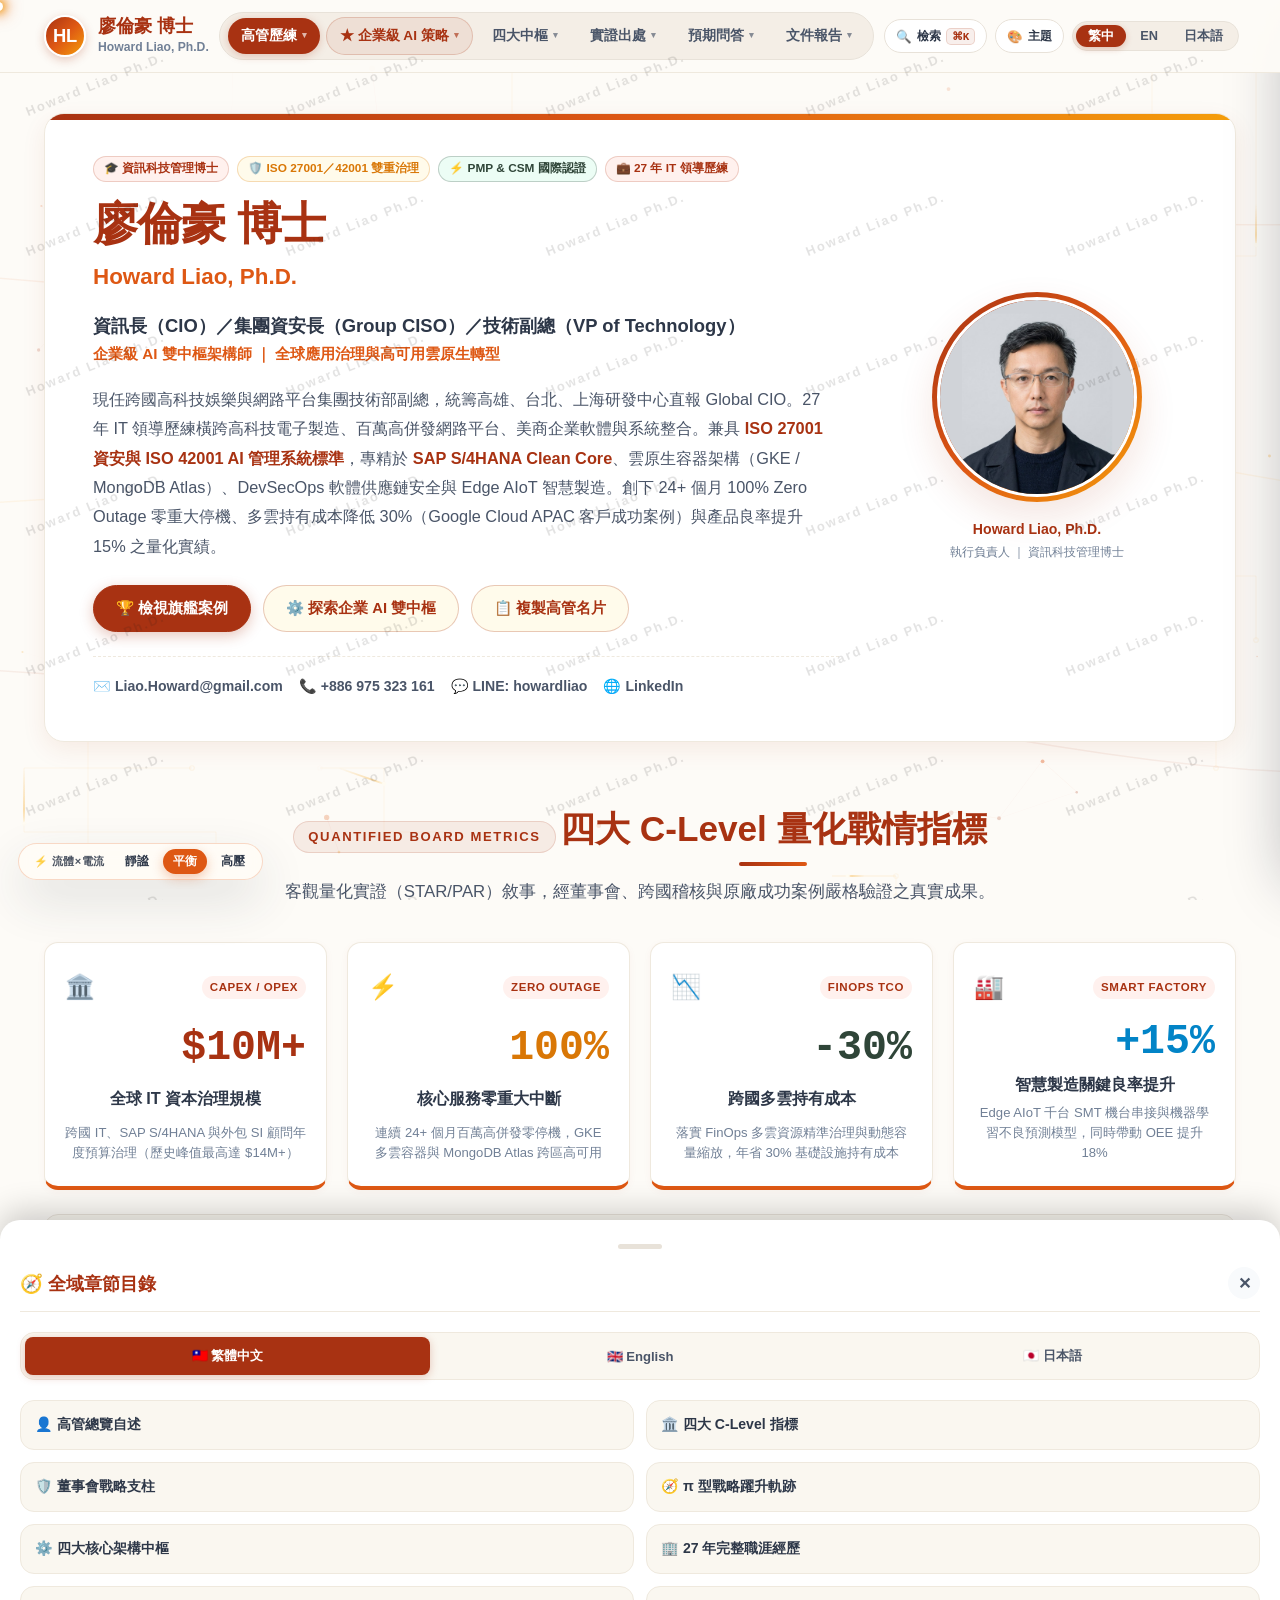
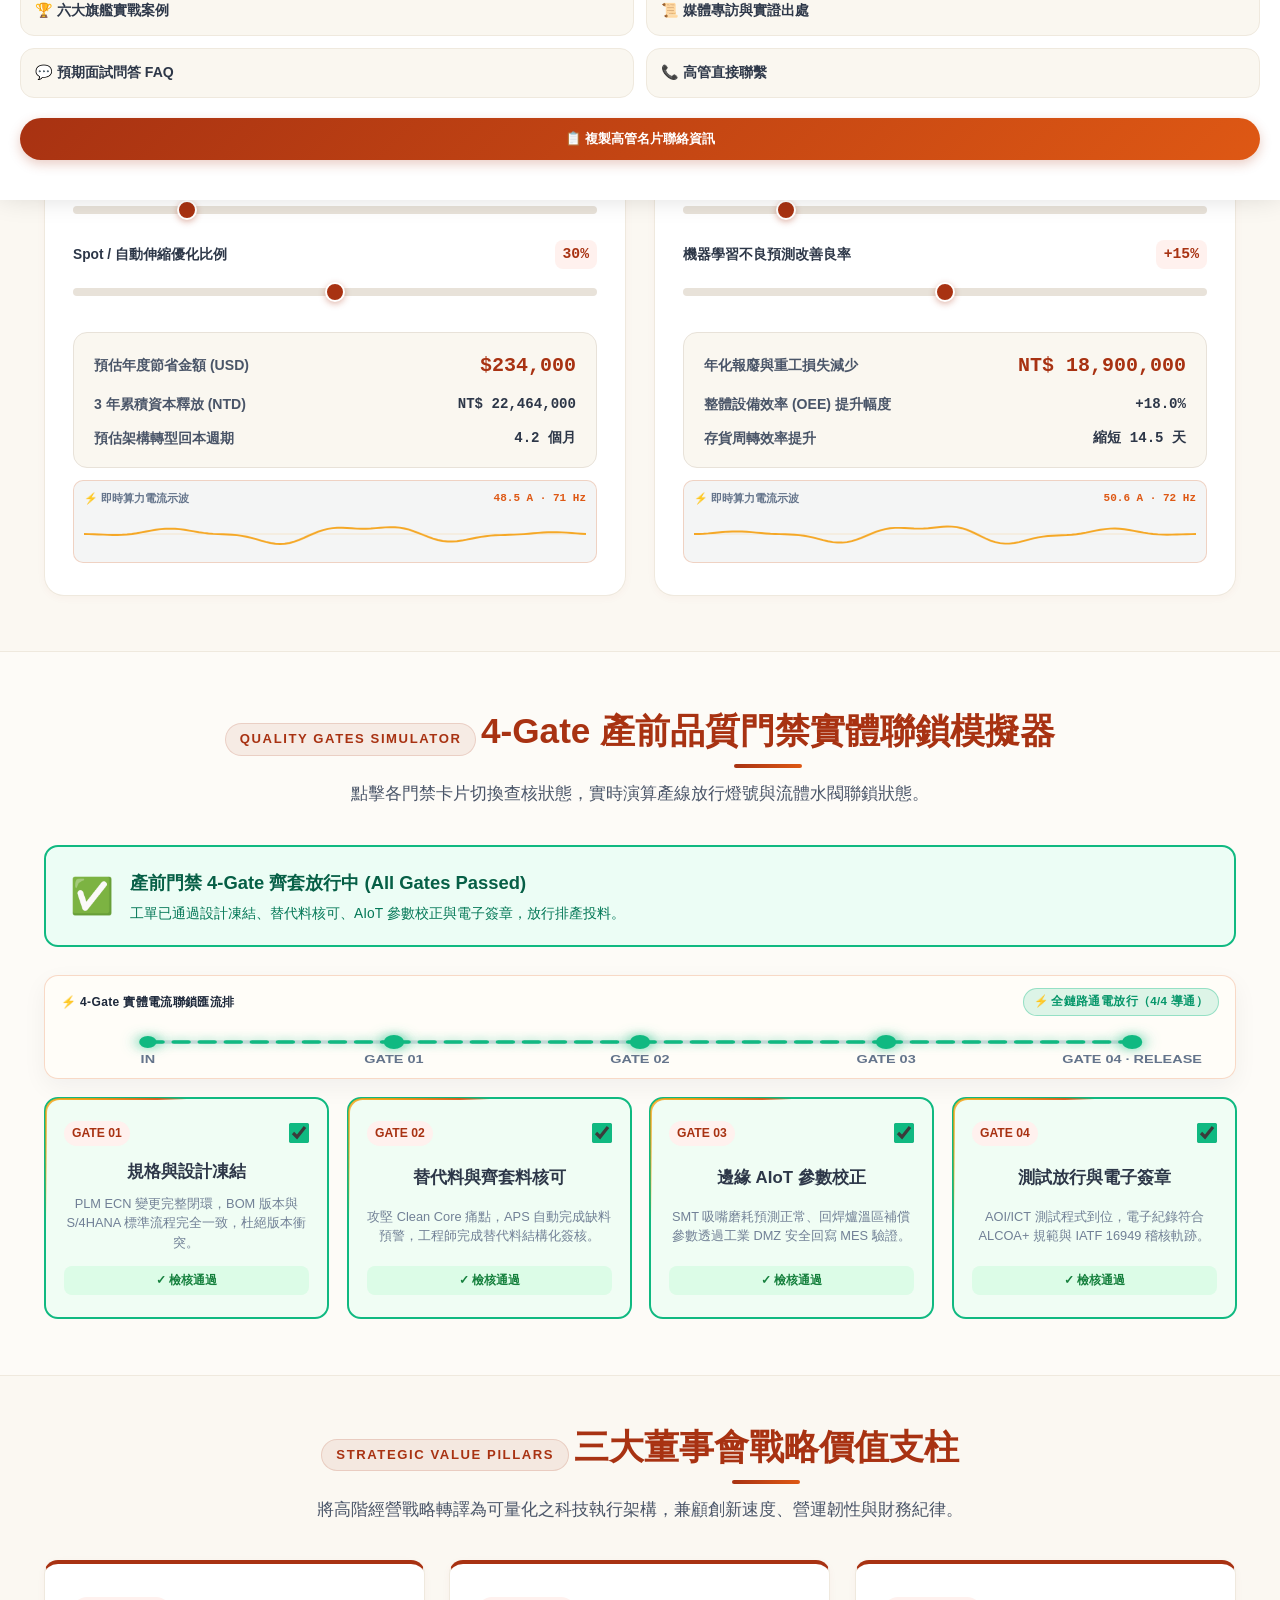
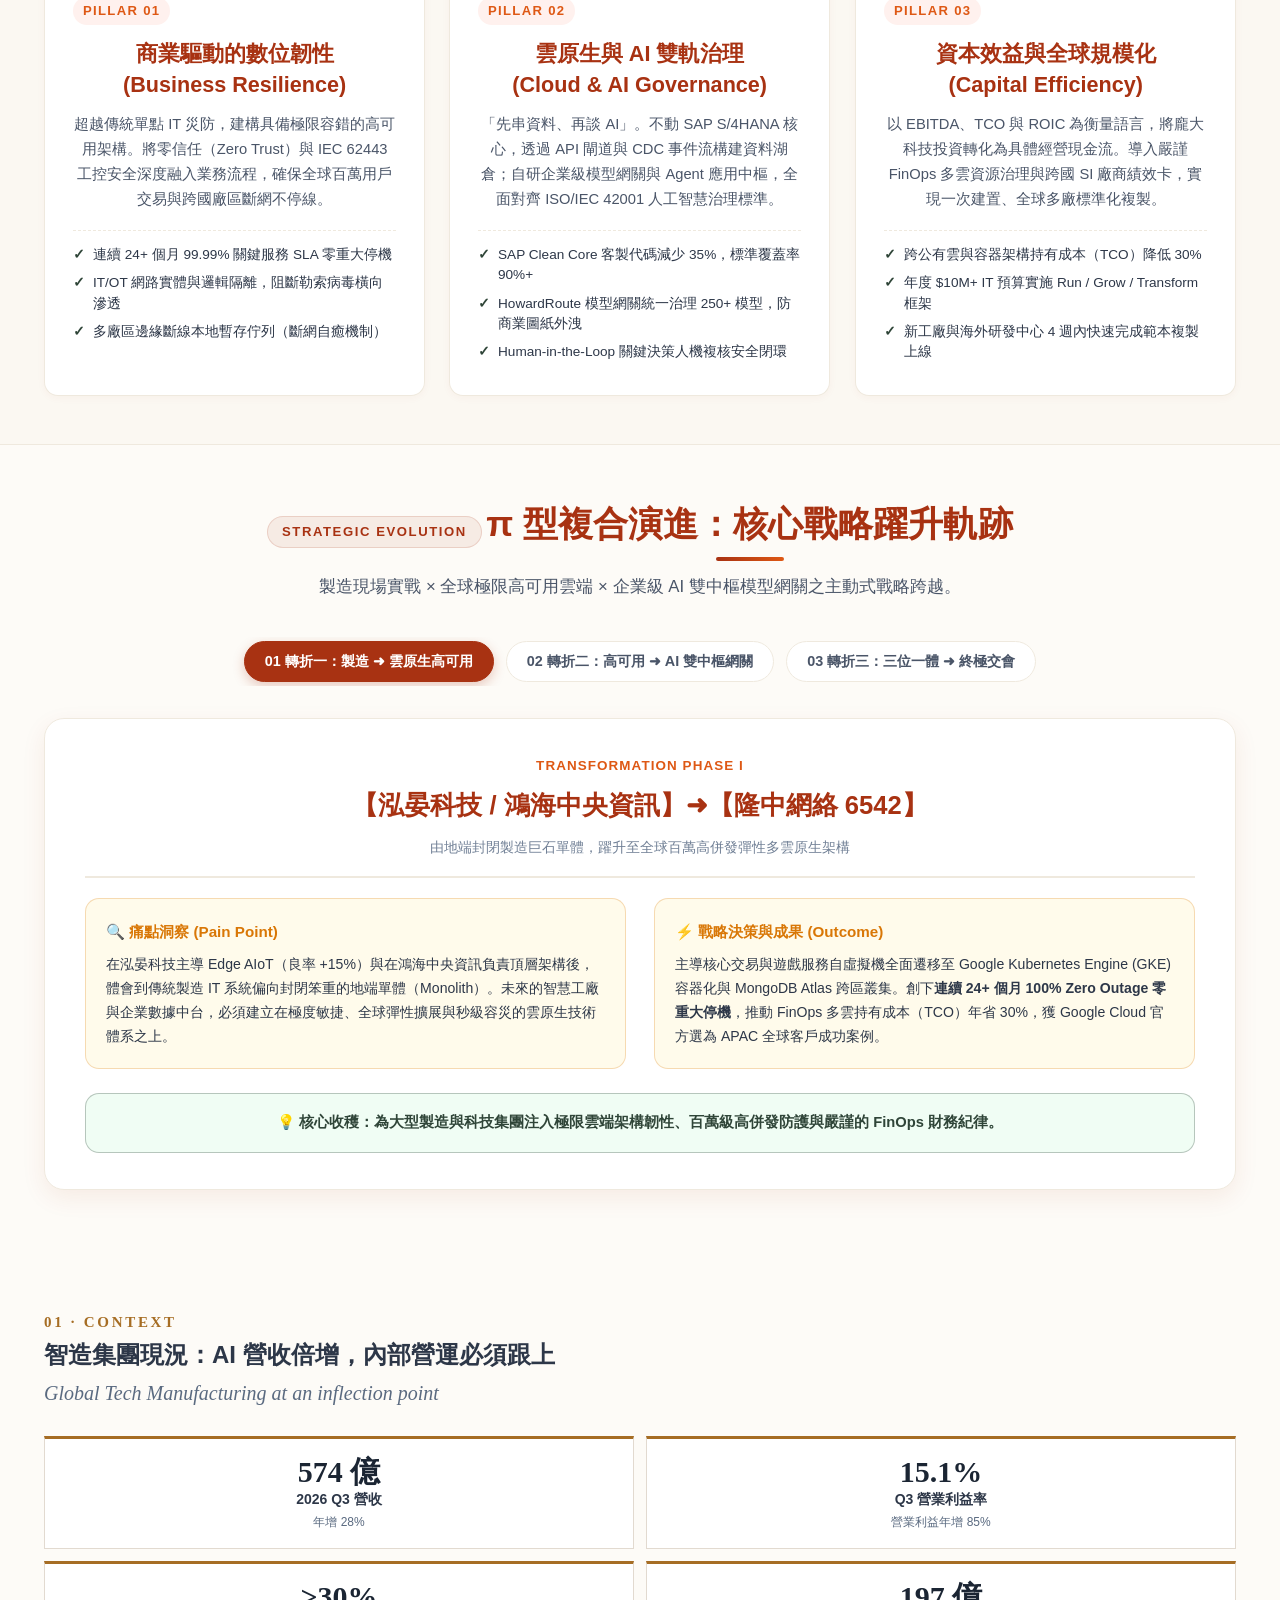
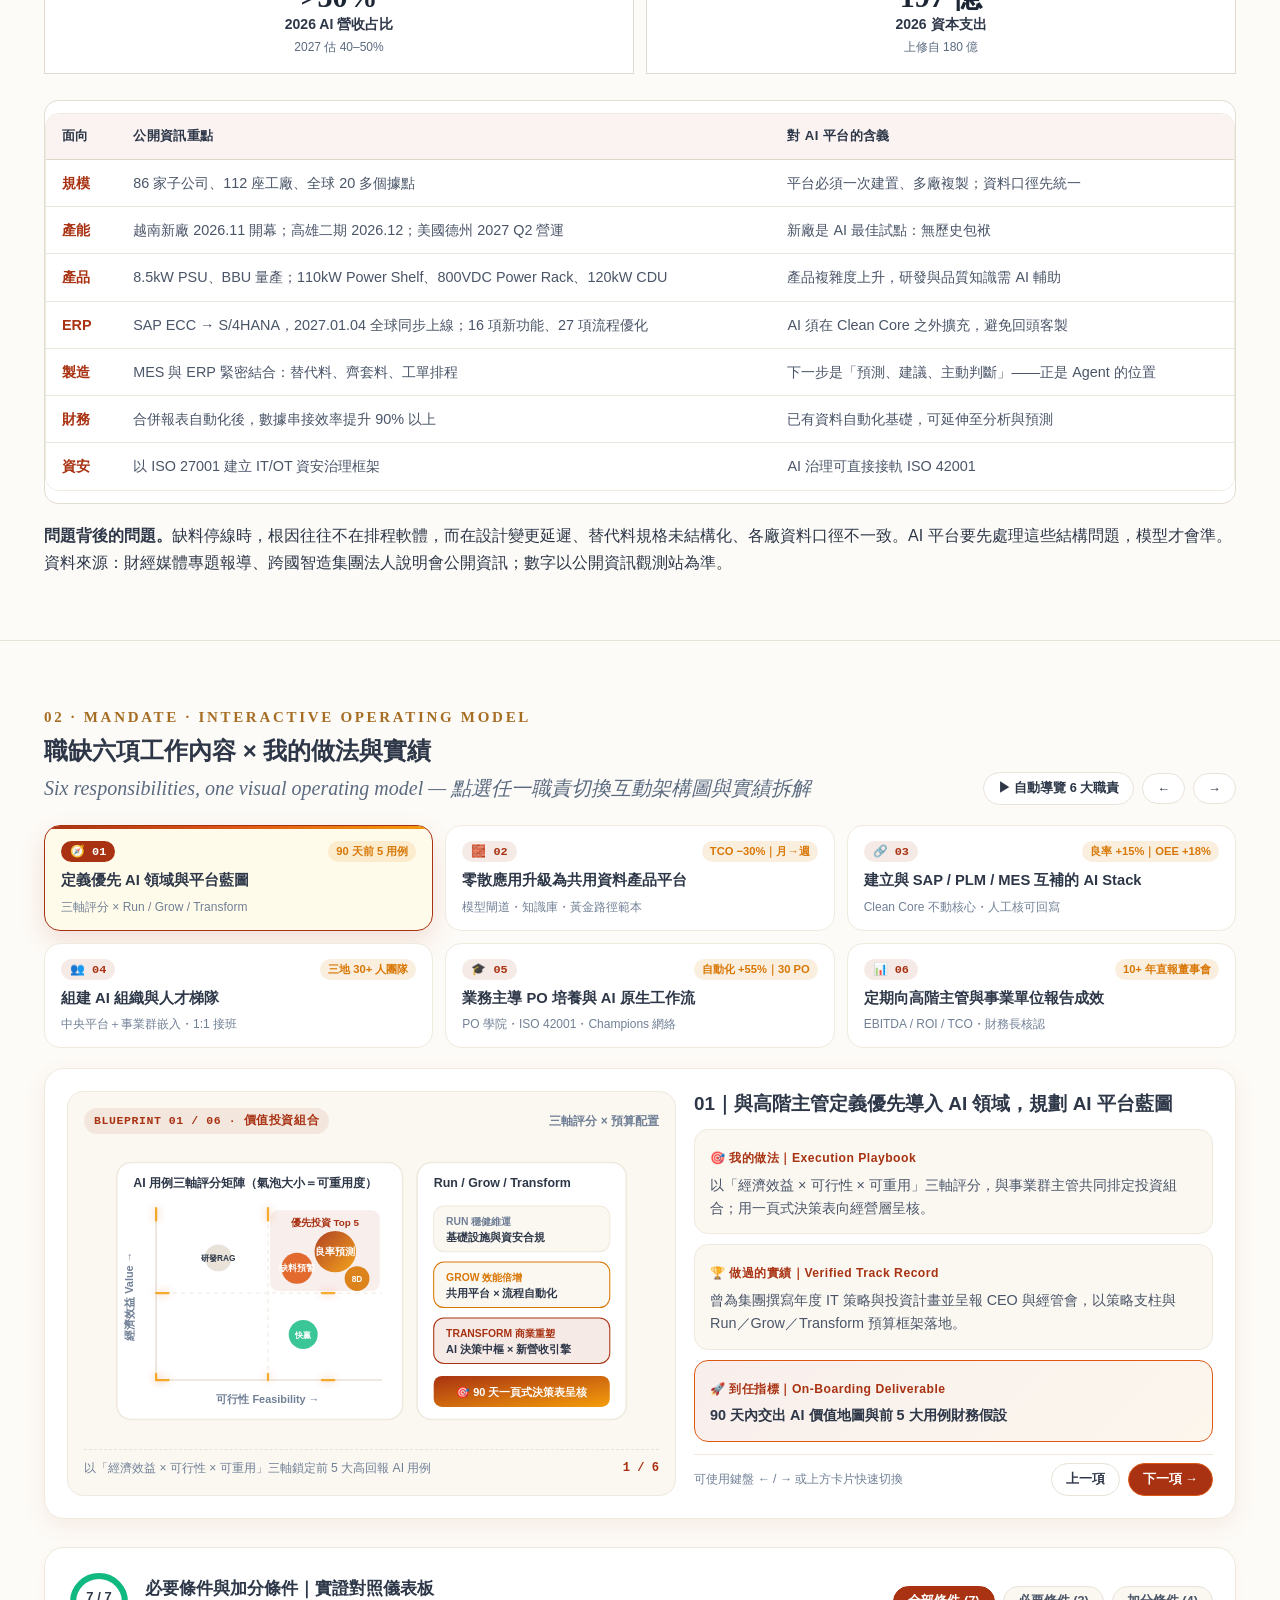
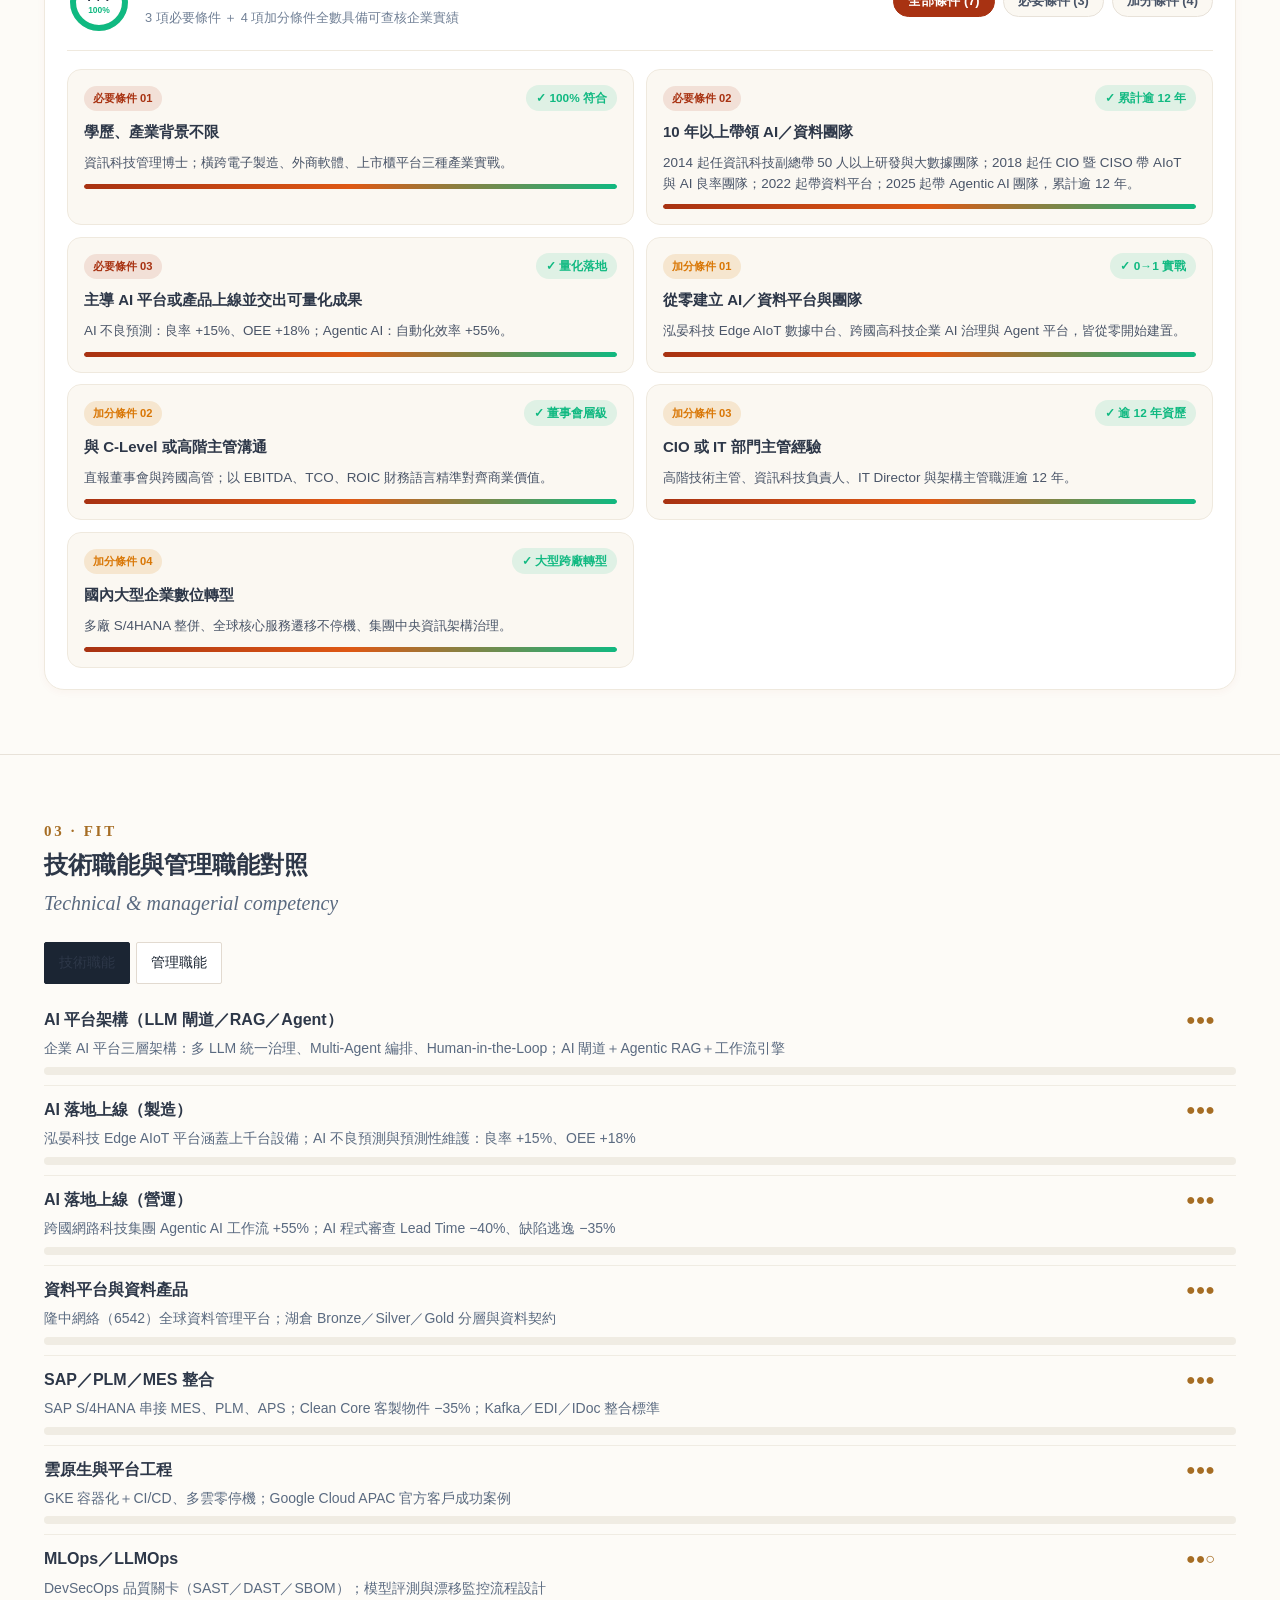
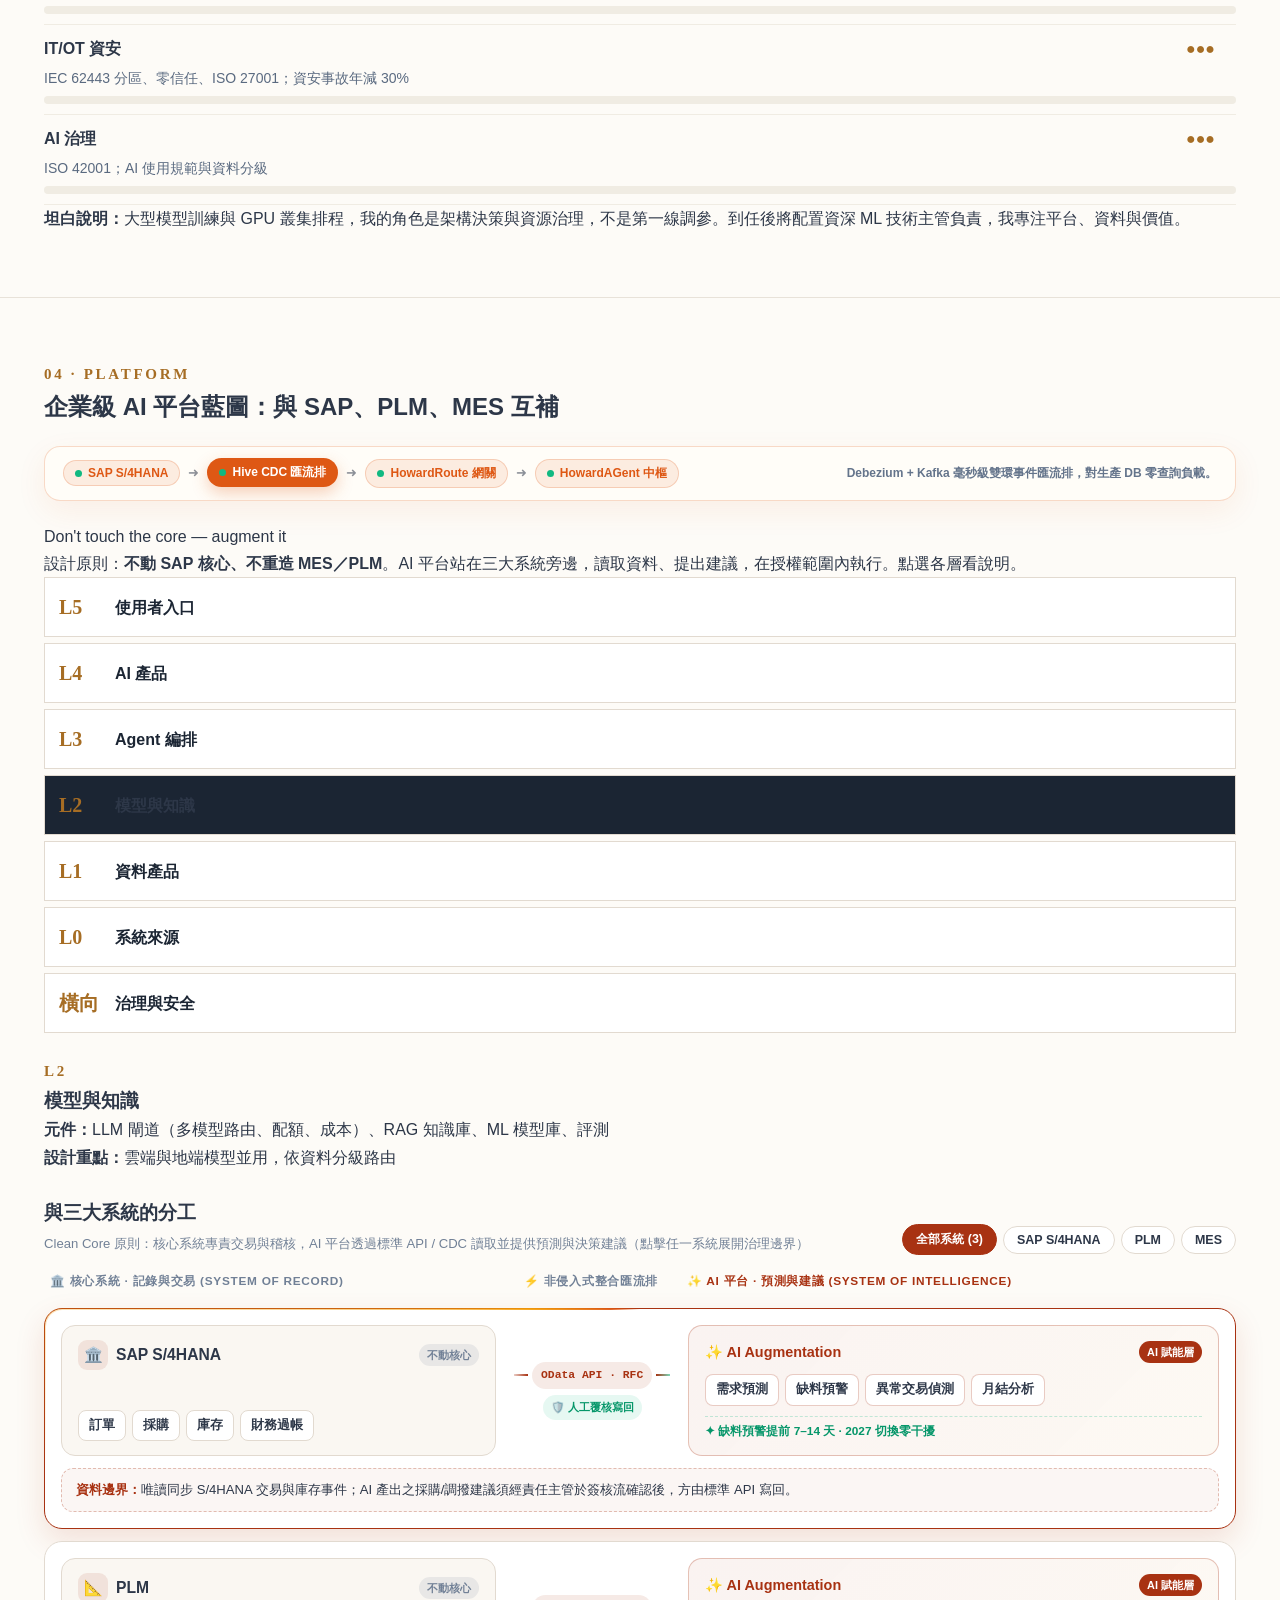
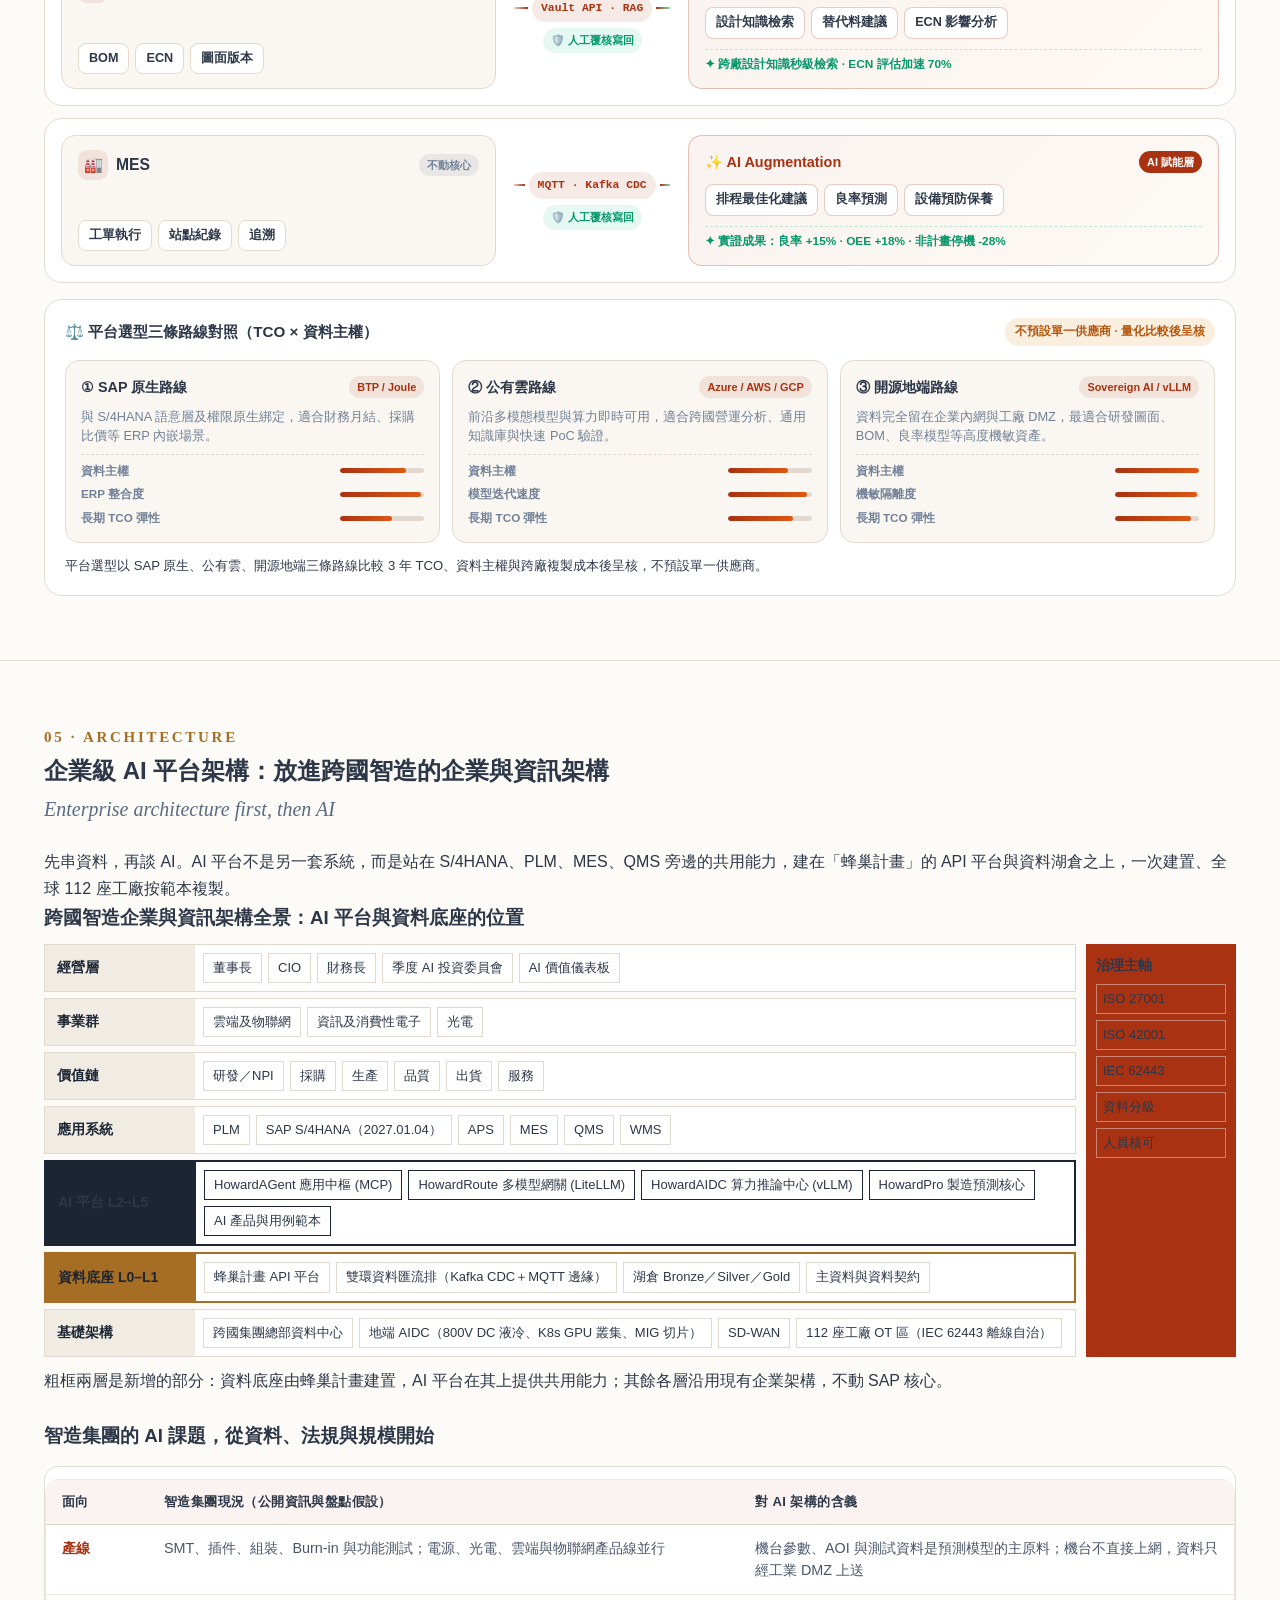
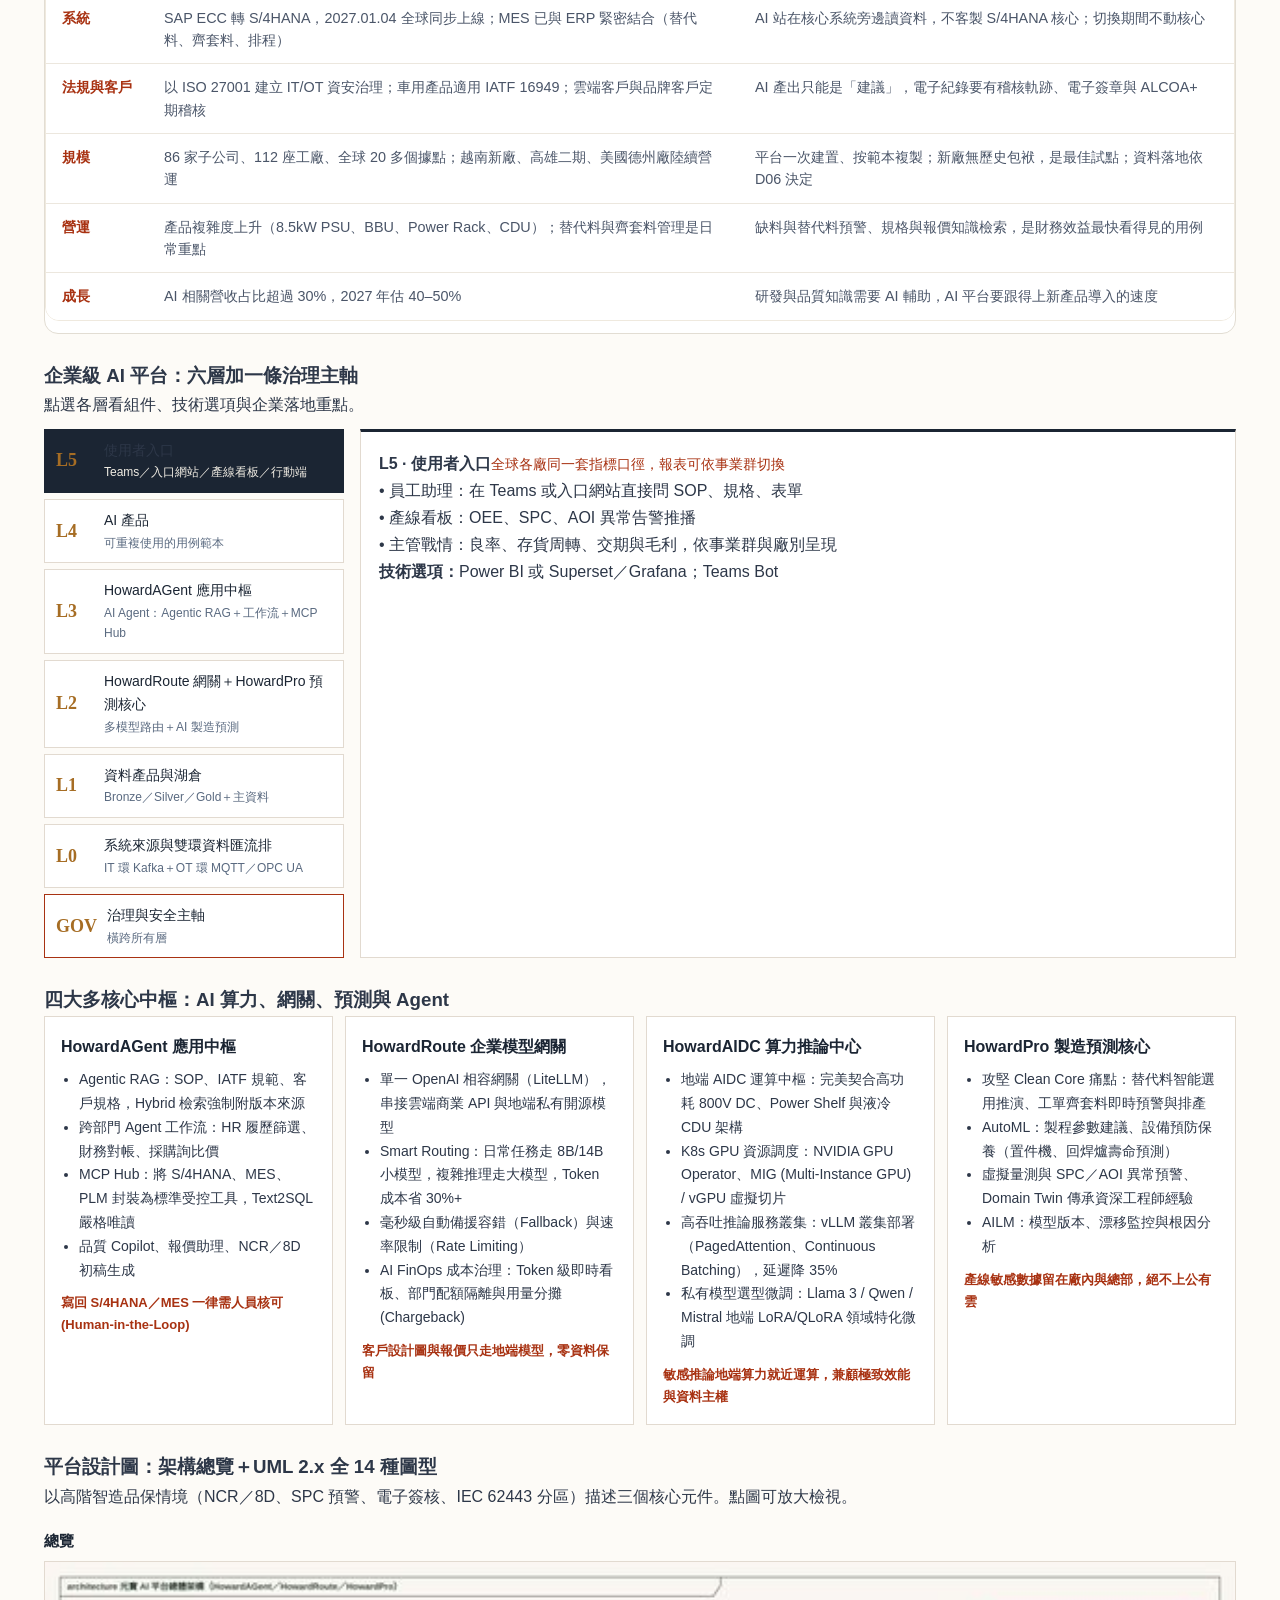
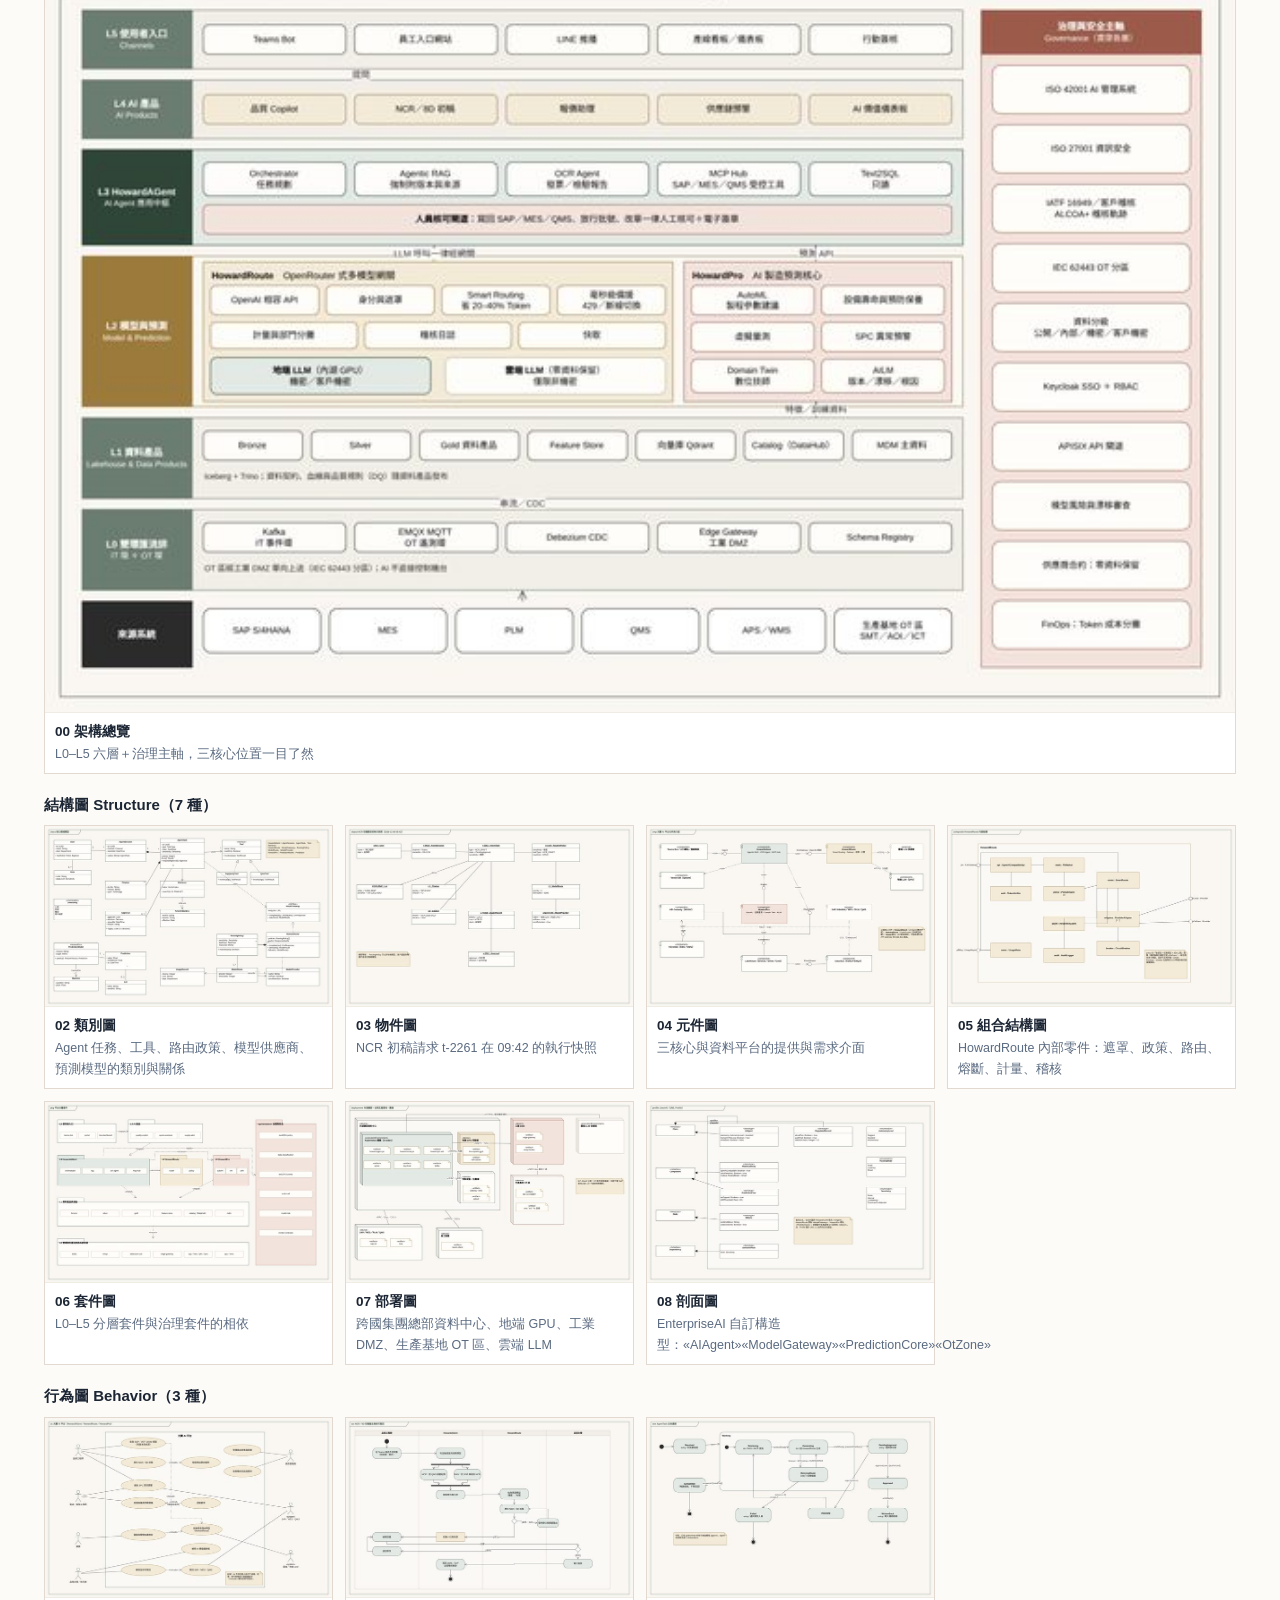
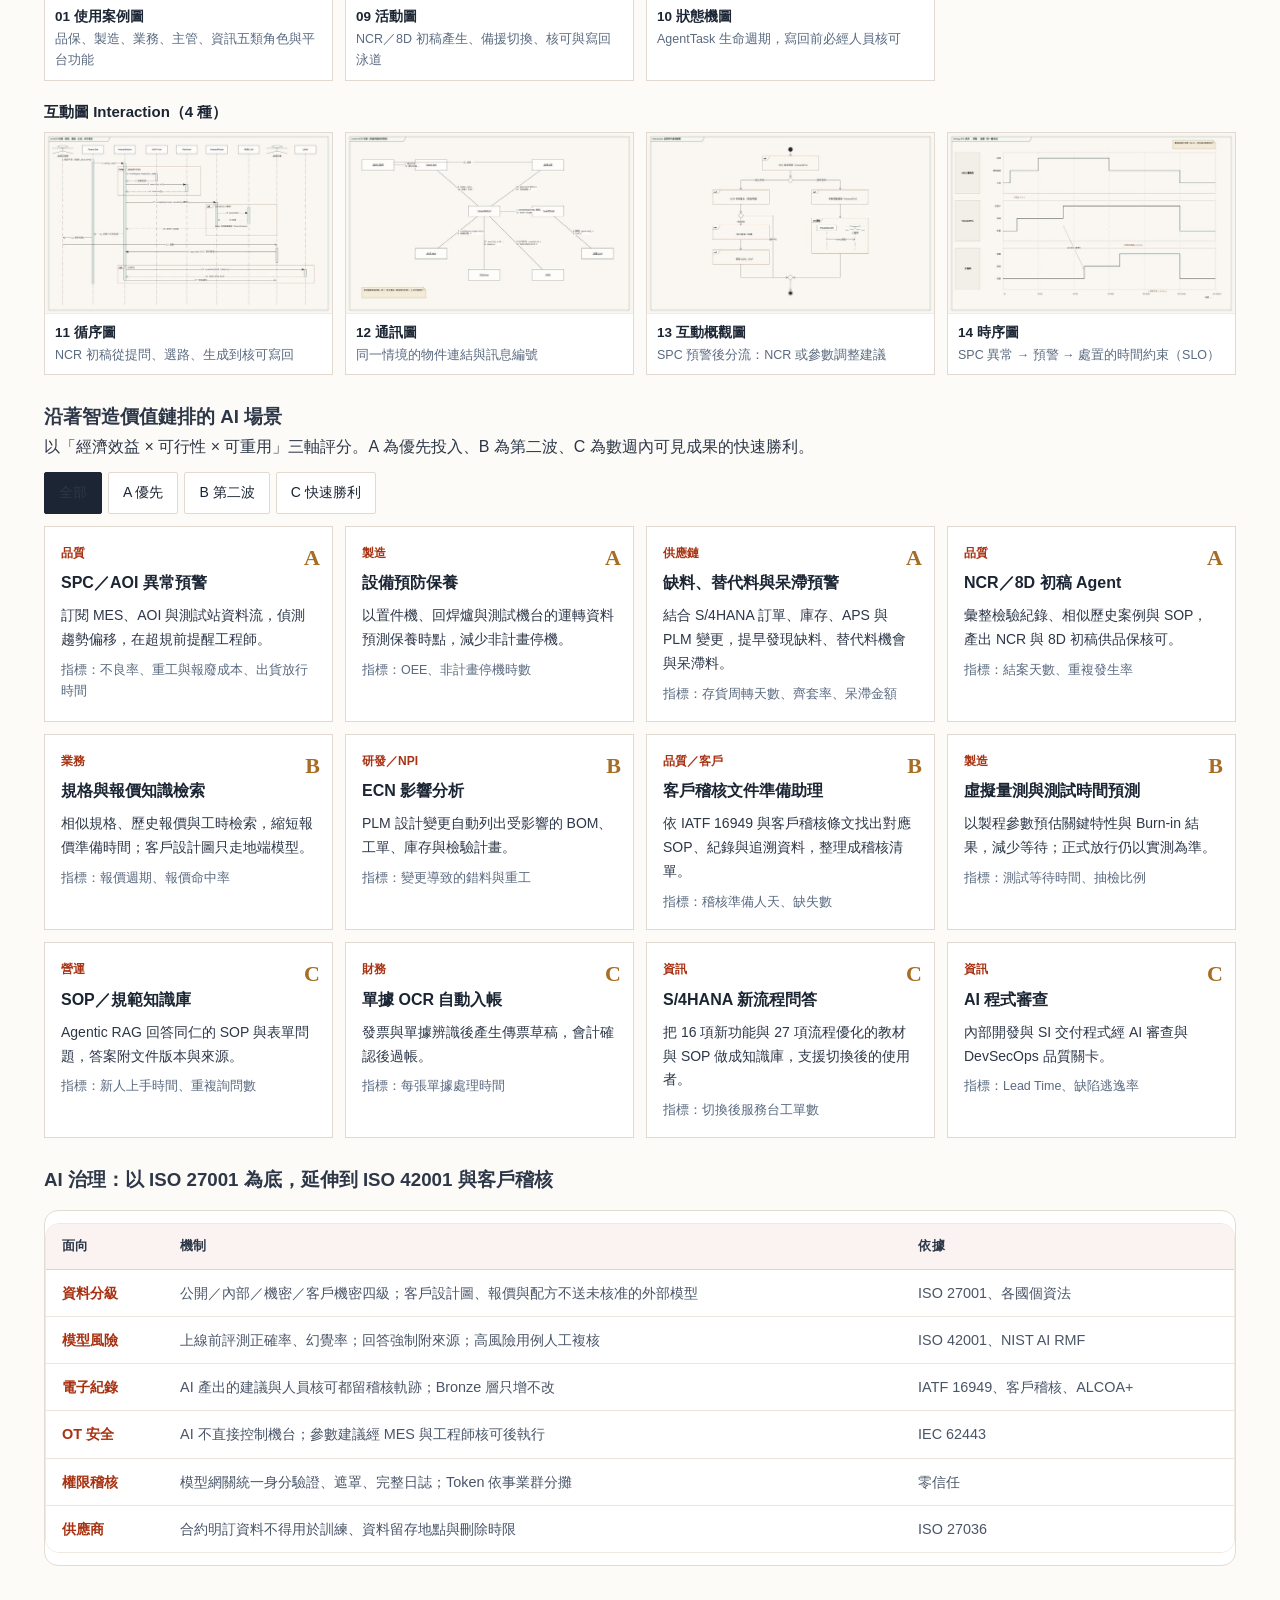
==== commit 7e7db2c2: "feat(electric): upgrade to v2.0.0 Fluid x Electric Current engine (circuit pulses, cursor arcs, 4-Ga" ====
--- a/index.html
+++ b/index.html
@@ -4993,7 +4993,7 @@
 [data-theme="klimt"] .tri-route-tag{background:rgba(56,189,248,.16) !important;color:#7DD3FC !important}
 
 </style>
-  <link rel="stylesheet" href="assets/portfolio-fluid.css?v=1.0.0">
+  <link rel="stylesheet" href="assets/portfolio-fluid.css?v=2.0.0">
 </head>
 <body>
 
@@ -9060,6 +9060,6 @@
       });
     })();
   </script>
-  <script src="assets/portfolio-fluid-engine.js?v=1.0.0" defer></script>
+  <script src="assets/portfolio-fluid-engine.js?v=2.0.0" defer></script>
 </body>
 </html>
--- a/assets/portfolio-fluid.css
+++ b/assets/portfolio-fluid.css
@@ -596,6 +596,316 @@
   }
 }
 
+/* ==========================================================================
+   Portfolio01 — Executive Hydrodynamic Fluid × Electric Current CSS v2.0.0
+   ========================================================================== */
+@property --pf-beam-angle {
+  syntax: '<angle>';
+  initial-value: 0deg;
+  inherits: false;
+}
+
+@keyframes pfElectricSpin {
+  to { --pf-beam-angle: 360deg; }
+}
+
+@keyframes pfCurrentDash {
+  from { stroke-dashoffset: 48; }
+  to { stroke-dashoffset: 0; }
+}
+
+@keyframes pfSvgPulse {
+  from { stroke-dashoffset: 160; }
+  to { stroke-dashoffset: 0; }
+}
+
+@keyframes pfFaultBlink {
+  0%, 100% { opacity: 1; filter: drop-shadow(0 0 6px rgba(239, 68, 68, 0.85)); }
+  50% { opacity: 0.45; filter: drop-shadow(0 0 2px rgba(239, 68, 68, 0.35)); }
+}
+
+@keyframes pfTipPulse {
+  0%, 100% { transform: translateY(-50%) scale(1); opacity: 0.95; }
+  50% { transform: translateY(-50%) scale(1.45); opacity: 1; }
+}
+
+:root {
+  --pf-electric-core: #F59E0B;
+  --pf-electric-glow: rgba(222, 88, 20, 0.55);
+  --pf-electric-ok: #10B981;
+  --pf-electric-fault: #EF4444;
+  --pf-beam-speed: 4.2s;
+}
+
+[data-theme="obsidian"] {
+  --pf-electric-core: #38BDF8;
+  --pf-electric-glow: rgba(56, 189, 248, 0.65);
+}
+
+[data-theme="klimt"] {
+  --pf-electric-core: #FACC15;
+  --pf-electric-glow: rgba(212, 175, 55, 0.6);
+}
+
+[data-theme="ninagawa"] {
+  --pf-electric-core: #EC4899;
+  --pf-electric-glow: rgba(168, 85, 247, 0.62);
+}
+
+[data-theme="miro"] {
+  --pf-electric-core: #2563EB;
+  --pf-electric-glow: rgba(220, 38, 38, 0.52);
+}
+
+[data-theme="pharaoh"] {
+  --pf-electric-core: #F59E0B;
+  --pf-electric-glow: rgba(217, 119, 6, 0.58);
+}
+
+[data-pf-fluid="turbo"] { --pf-beam-speed: 2.1s; }
+[data-pf-fluid="calm"]  { --pf-beam-speed: 9.5s; }
+
+/* 1. Electric Border Beam on Interactive Cards (Hover / Active) */
+.pf-electric-card {
+  position: relative;
+  isolation: isolate;
+}
+
+.pf-electric-card::after {
+  content: '';
+  position: absolute;
+  inset: -1px;
+  border-radius: inherit;
+  padding: 1.5px;
+  background: conic-gradient(
+    from var(--pf-beam-angle),
+    transparent 0deg,
+    transparent 265deg,
+    var(--pf-electric-core) 315deg,
+    var(--pf-fluid-accent, #DE5814) 345deg,
+    transparent 360deg
+  );
+  -webkit-mask: linear-gradient(#fff 0 0) content-box, linear-gradient(#fff 0 0);
+  -webkit-mask-composite: xor;
+  mask-composite: exclude;
+  opacity: 0;
+  pointer-events: none;
+  z-index: 2;
+  transition: opacity 0.28s ease;
+  animation: pfElectricSpin var(--pf-beam-speed) linear infinite;
+}
+
+.pf-electric-card:hover::after,
+.pf-electric-card:focus-within::after,
+.pf-electric-card.active::after {
+  opacity: 0.92;
+}
+
+[data-pf-fluid="calm"] .pf-electric-card::after {
+  opacity: 0 !important;
+  animation: none !important;
+}
+
+/* 2. High-Voltage Reading Progress Bar Tip */
+.neon-reading-progress.pf-electric-progress {
+  overflow: visible !important;
+  box-shadow: 0 0 12px var(--pf-electric-glow);
+}
+
+.neon-reading-progress.pf-electric-progress::after {
+  content: '';
+  position: absolute;
+  right: -3px;
+  top: 50%;
+  width: 9px;
+  height: 9px;
+  border-radius: 50%;
+  background: #FFFFFF;
+  box-shadow: 0 0 8px 2px var(--pf-electric-core), 0 0 16px 4px var(--pf-electric-glow);
+  animation: pfTipPulse 1.4s ease-in-out infinite;
+  pointer-events: none;
+}
+
+/* 3. 4-Gate Physical Electric Interlock Busbar (#pfGateCircuit) */
+.pf-gate-circuit {
+  margin: 0 0 18px 0;
+  padding: 12px 16px 10px;
+  border-radius: 14px;
+  background: var(--pf-glass-bg, rgba(255, 255, 255, 0.72));
+  border: 1px solid var(--pf-glass-border, rgba(222, 88, 20, 0.22));
+  backdrop-filter: blur(12px);
+  -webkit-backdrop-filter: blur(12px);
+  box-shadow: 0 8px 24px rgba(15, 23, 42, 0.05);
+}
+
+.pf-gate-circuit-head {
+  display: flex;
+  align-items: center;
+  justify-content: space-between;
+  gap: 12px;
+  flex-wrap: wrap;
+  margin-bottom: 8px;
+  font-size: 12px;
+  font-weight: 700;
+  letter-spacing: 0.03em;
+}
+
+.pf-gate-circuit-title {
+  display: inline-flex;
+  align-items: center;
+  gap: 6px;
+  color: var(--pf-drawer-text, #1E293B);
+}
+
+.pf-gate-circuit-badge {
+  display: inline-flex;
+  align-items: center;
+  gap: 6px;
+  padding: 3px 10px;
+  border-radius: 999px;
+  font-size: 11.5px;
+  font-weight: 800;
+  background: rgba(16, 185, 129, 0.14);
+  color: #059669;
+  border: 1px solid rgba(16, 185, 129, 0.35);
+  transition: all 0.25s ease;
+}
+
+[data-theme="obsidian"] .pf-gate-circuit-badge,
+[data-theme="klimt"] .pf-gate-circuit-badge,
+[data-theme="ninagawa"] .pf-gate-circuit-badge {
+  color: #34D399;
+}
+
+.pf-gate-circuit.is-tripped .pf-gate-circuit-badge {
+  background: rgba(239, 68, 68, 0.14);
+  color: #DC2626;
+  border-color: rgba(239, 68, 68, 0.42);
+}
+
+[data-theme="obsidian"] .pf-gate-circuit.is-tripped .pf-gate-circuit-badge {
+  color: #FCA5A5;
+}
+
+.pf-gate-svg {
+  width: 100%;
+  height: 44px;
+  display: block;
+  overflow: visible;
+}
+
+.pf-bus-base {
+  fill: none;
+  stroke: rgba(148, 163, 184, 0.35);
+  stroke-width: 3.5;
+  stroke-linecap: round;
+}
+
+.pf-bus-live {
+  fill: none;
+  stroke: var(--pf-electric-ok);
+  stroke-width: 3.5;
+  stroke-linecap: round;
+  stroke-dasharray: 10 8;
+  animation: pfCurrentDash 0.85s linear infinite;
+  filter: drop-shadow(0 0 5px rgba(16, 185, 129, 0.65));
+  transition: opacity 0.25s ease, stroke 0.25s ease;
+}
+
+.pf-bus-live.is-off {
+  opacity: 0.12;
+  stroke: #94A3B8;
+  animation: none;
+  filter: none;
+}
+
+.pf-bus-node {
+  transition: all 0.25s ease;
+}
+
+.pf-bus-node.is-on {
+  fill: var(--pf-electric-ok);
+  filter: drop-shadow(0 0 6px rgba(16, 185, 129, 0.8));
+}
+
+.pf-bus-node.is-fault {
+  fill: var(--pf-electric-fault);
+  animation: pfFaultBlink 0.9s ease-in-out infinite;
+}
+
+.pf-bus-node.is-dead {
+  fill: #94A3B8;
+  opacity: 0.45;
+}
+
+.pf-bus-label {
+  font-size: 10px;
+  font-weight: 700;
+  fill: var(--pf-drawer-muted, #64748B);
+  text-anchor: middle;
+}
+
+/* 4. Live Calculator Current Oscilloscope */
+.pf-osc-wrap {
+  margin-top: 12px;
+  padding: 8px 10px 6px;
+  border-radius: 10px;
+  background: rgba(15, 23, 42, 0.045);
+  border: 1px solid var(--pf-glass-border, rgba(222, 88, 20, 0.18));
+}
+
+[data-theme="obsidian"] .pf-osc-wrap,
+[data-theme="klimt"] .pf-osc-wrap,
+[data-theme="ninagawa"] .pf-osc-wrap {
+  background: rgba(2, 6, 23, 0.42);
+}
+
+.pf-osc-meta {
+  display: flex;
+  align-items: center;
+  justify-content: space-between;
+  font-size: 11px;
+  font-weight: 700;
+  color: var(--pf-drawer-muted, #64748B);
+  margin-bottom: 4px;
+}
+
+.pf-osc-readout {
+  font-family: ui-monospace, SFMono-Regular, Menlo, Monaco, Consolas, monospace;
+  color: var(--pf-fluid-accent, #DE5814);
+  font-weight: 800;
+}
+
+.pf-osc-canvas {
+  width: 100%;
+  height: 44px;
+  display: block;
+}
+
+/* 5. Architecture & Route SVG Live Electric Current Pulses */
+.pf-svg-current-overlay {
+  fill: none !important;
+  stroke: var(--pf-electric-core) !important;
+  stroke-width: 2.2px !important;
+  stroke-linecap: round;
+  stroke-dasharray: 12 148;
+  stroke-dashoffset: 160;
+  opacity: 0.85;
+  pointer-events: none;
+  filter: drop-shadow(0 0 4px var(--pf-electric-glow));
+  animation: pfSvgPulse 2.8s linear infinite;
+}
+
+[data-pf-fluid="turbo"] .pf-svg-current-overlay {
+  animation-duration: 1.5s;
+  opacity: 0.96;
+}
+
+[data-pf-fluid="calm"] .pf-svg-current-overlay {
+  animation-duration: 6.5s;
+  opacity: 0.42;
+}
+
 /* Print Isolation */
 @media print {
   #pfFluidCanvas,
@@ -604,7 +914,11 @@
   #pfExecDrawer,
   .pf-hero-aura,
   .pf-inspect-hint,
-  .pf-flow-ribbon {
+  .pf-flow-ribbon,
+  .pf-gate-circuit,
+  .pf-osc-wrap,
+  .pf-svg-current-overlay,
+  .pf-electric-card::after {
     display: none !important;
   }
   .pf-reveal {
@@ -622,7 +936,10 @@
     scroll-behavior: auto !important;
   }
   #pfFluidCanvas,
-  .pf-hero-aura {
+  .pf-hero-aura,
+  .pf-svg-current-overlay,
+  .pf-electric-card::after,
+  .neon-reading-progress.pf-electric-progress::after {
     display: none !important;
   }
   .pf-reveal {
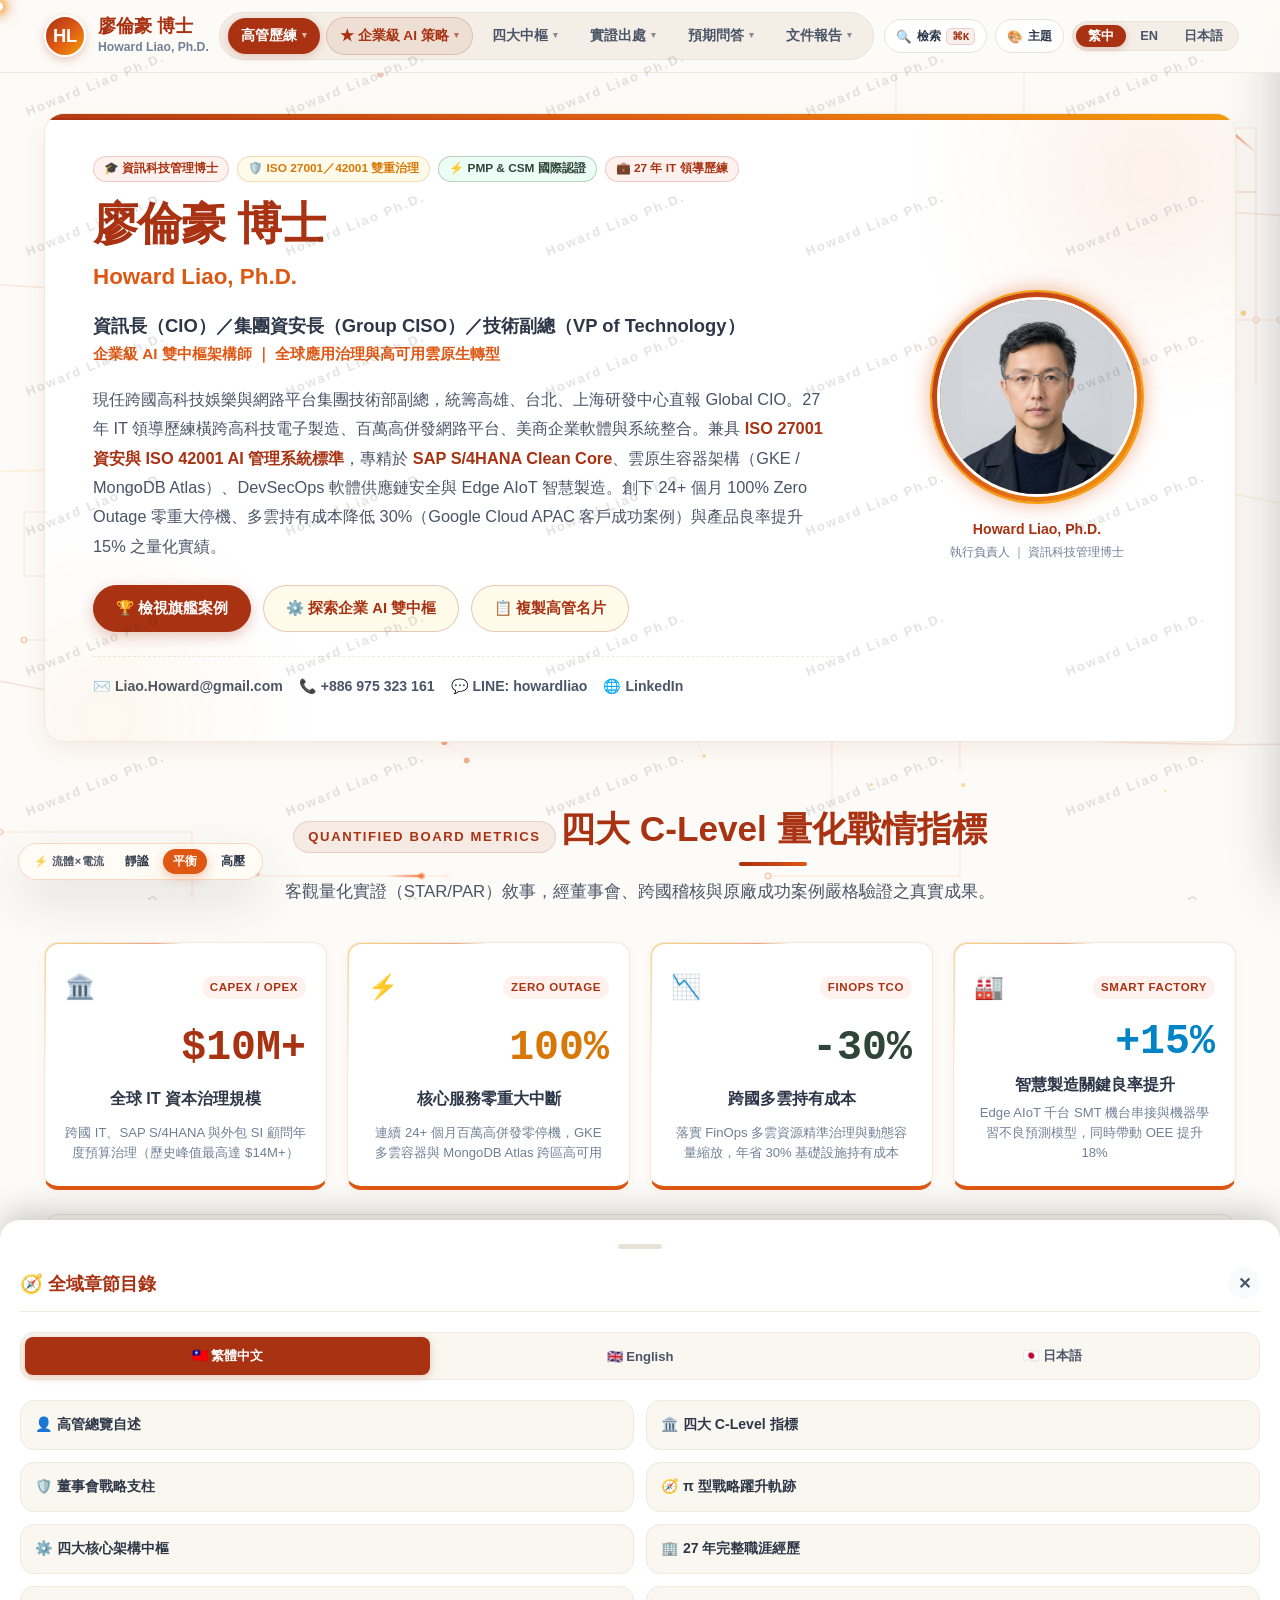
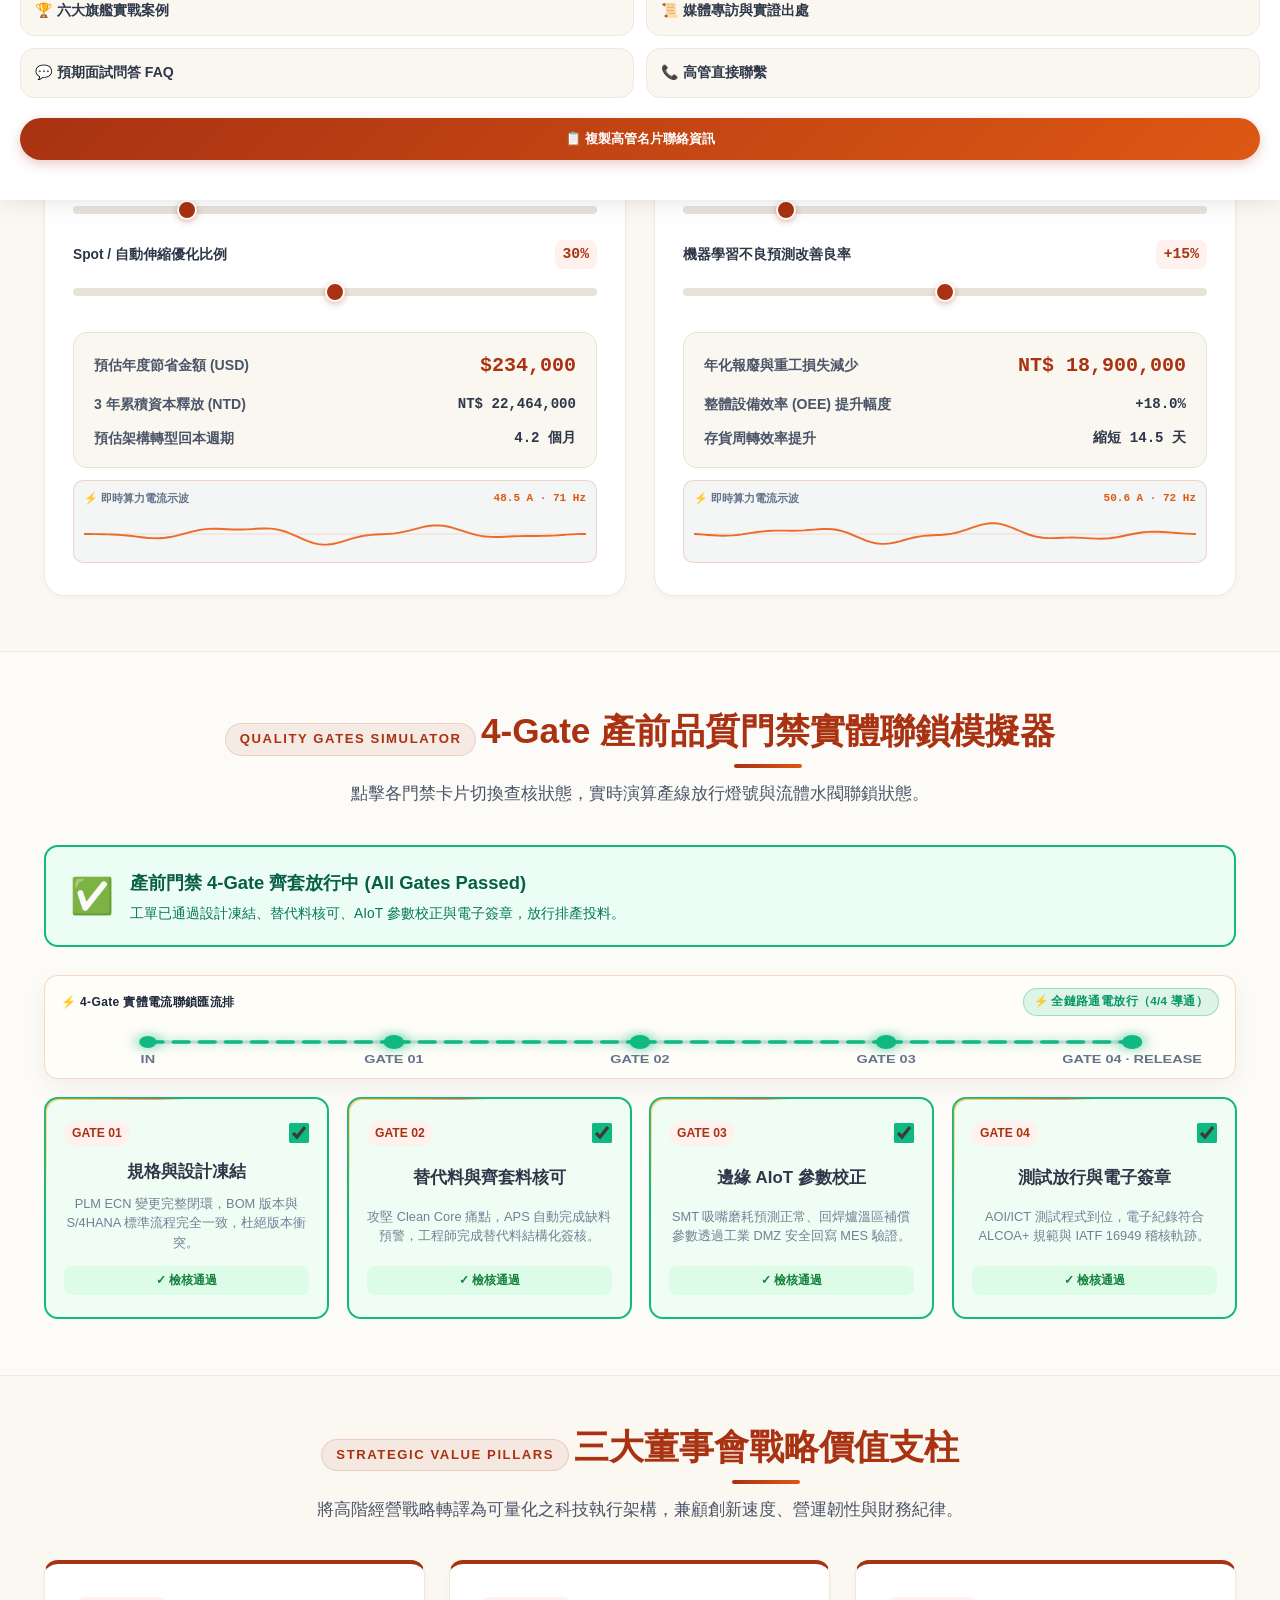
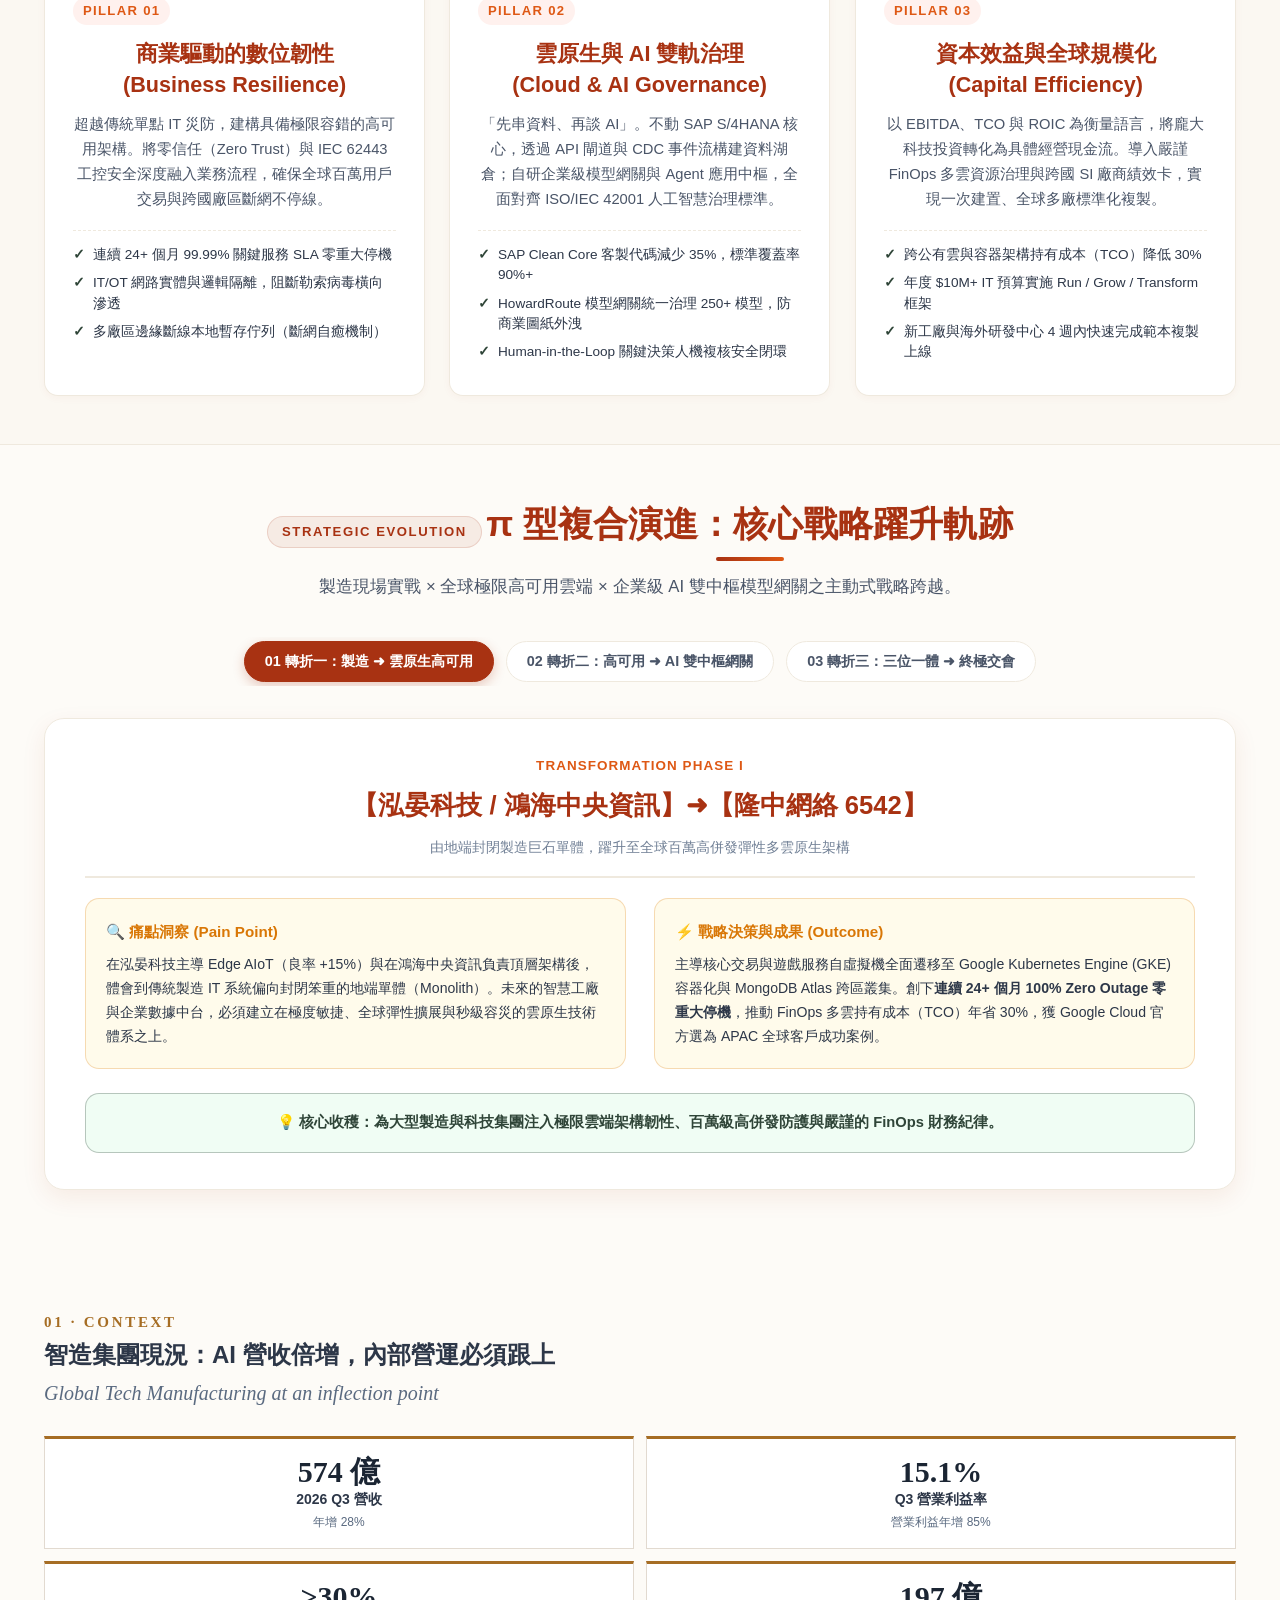
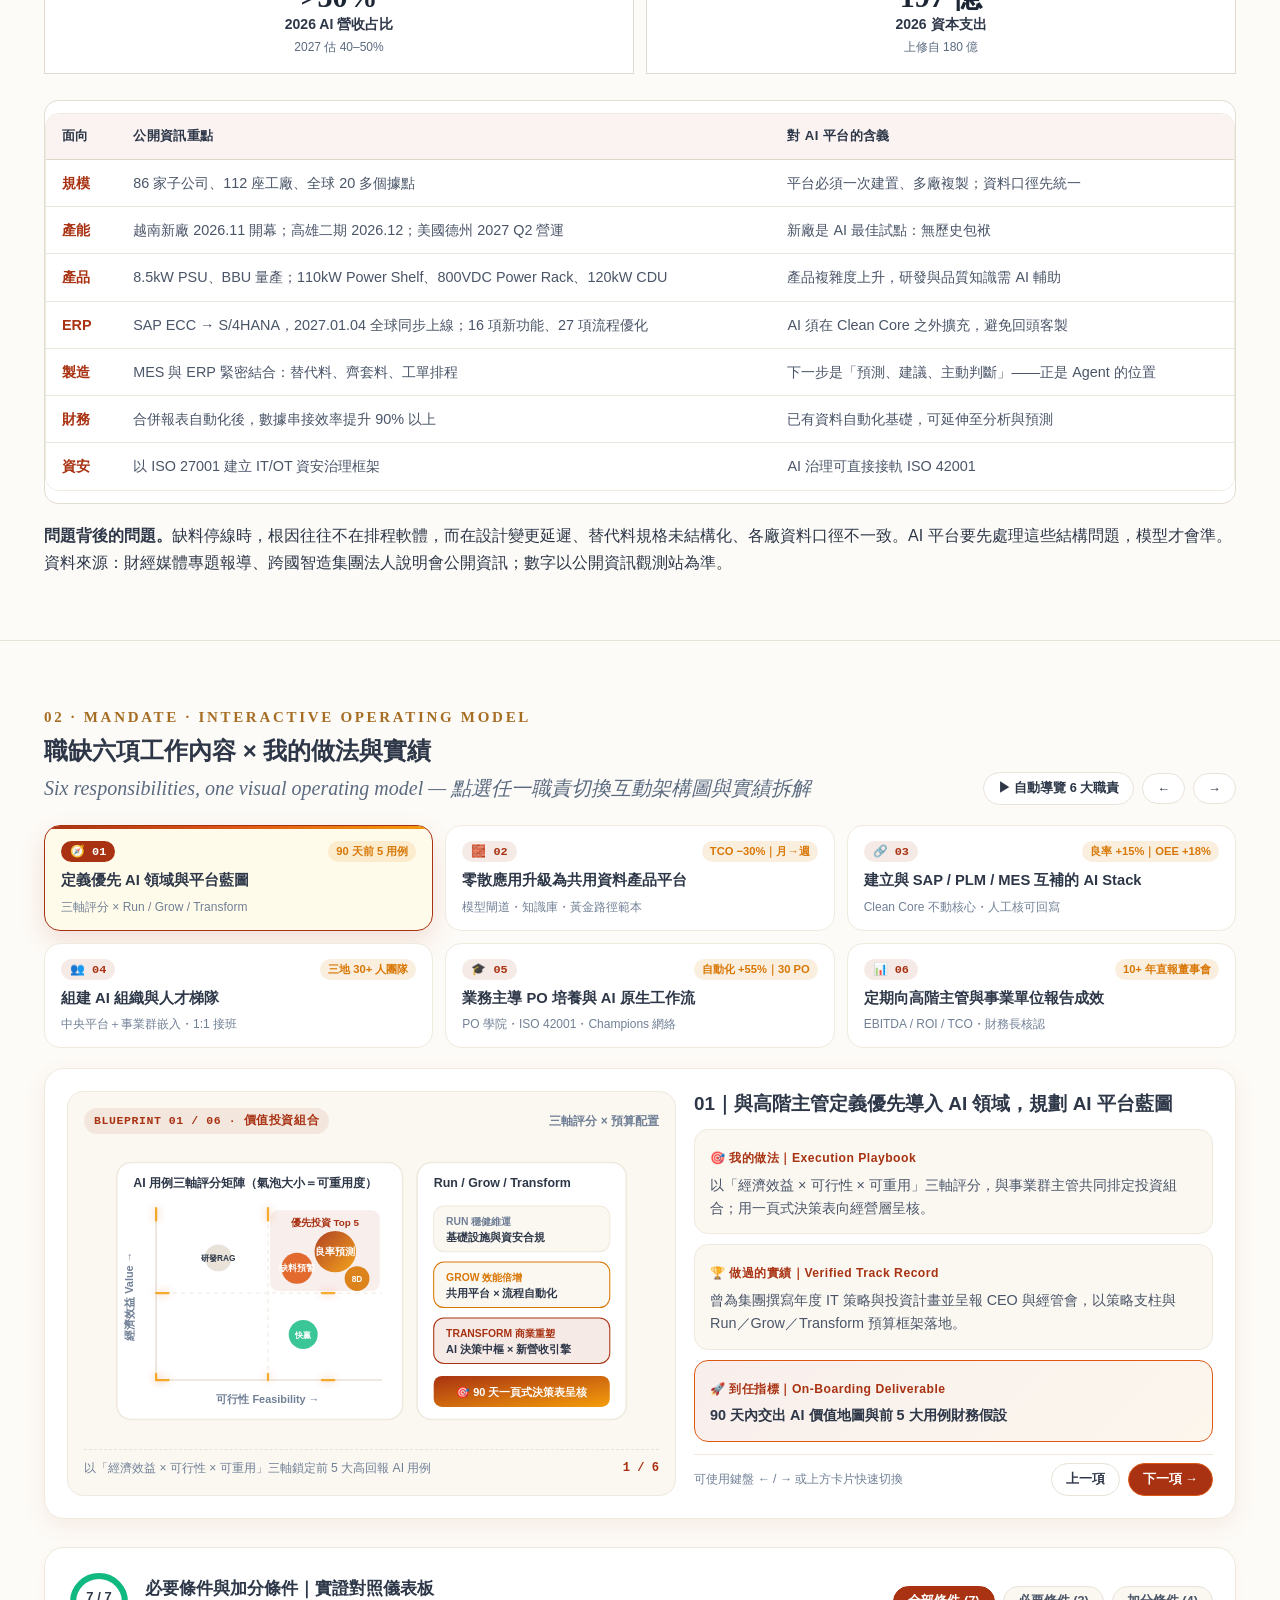
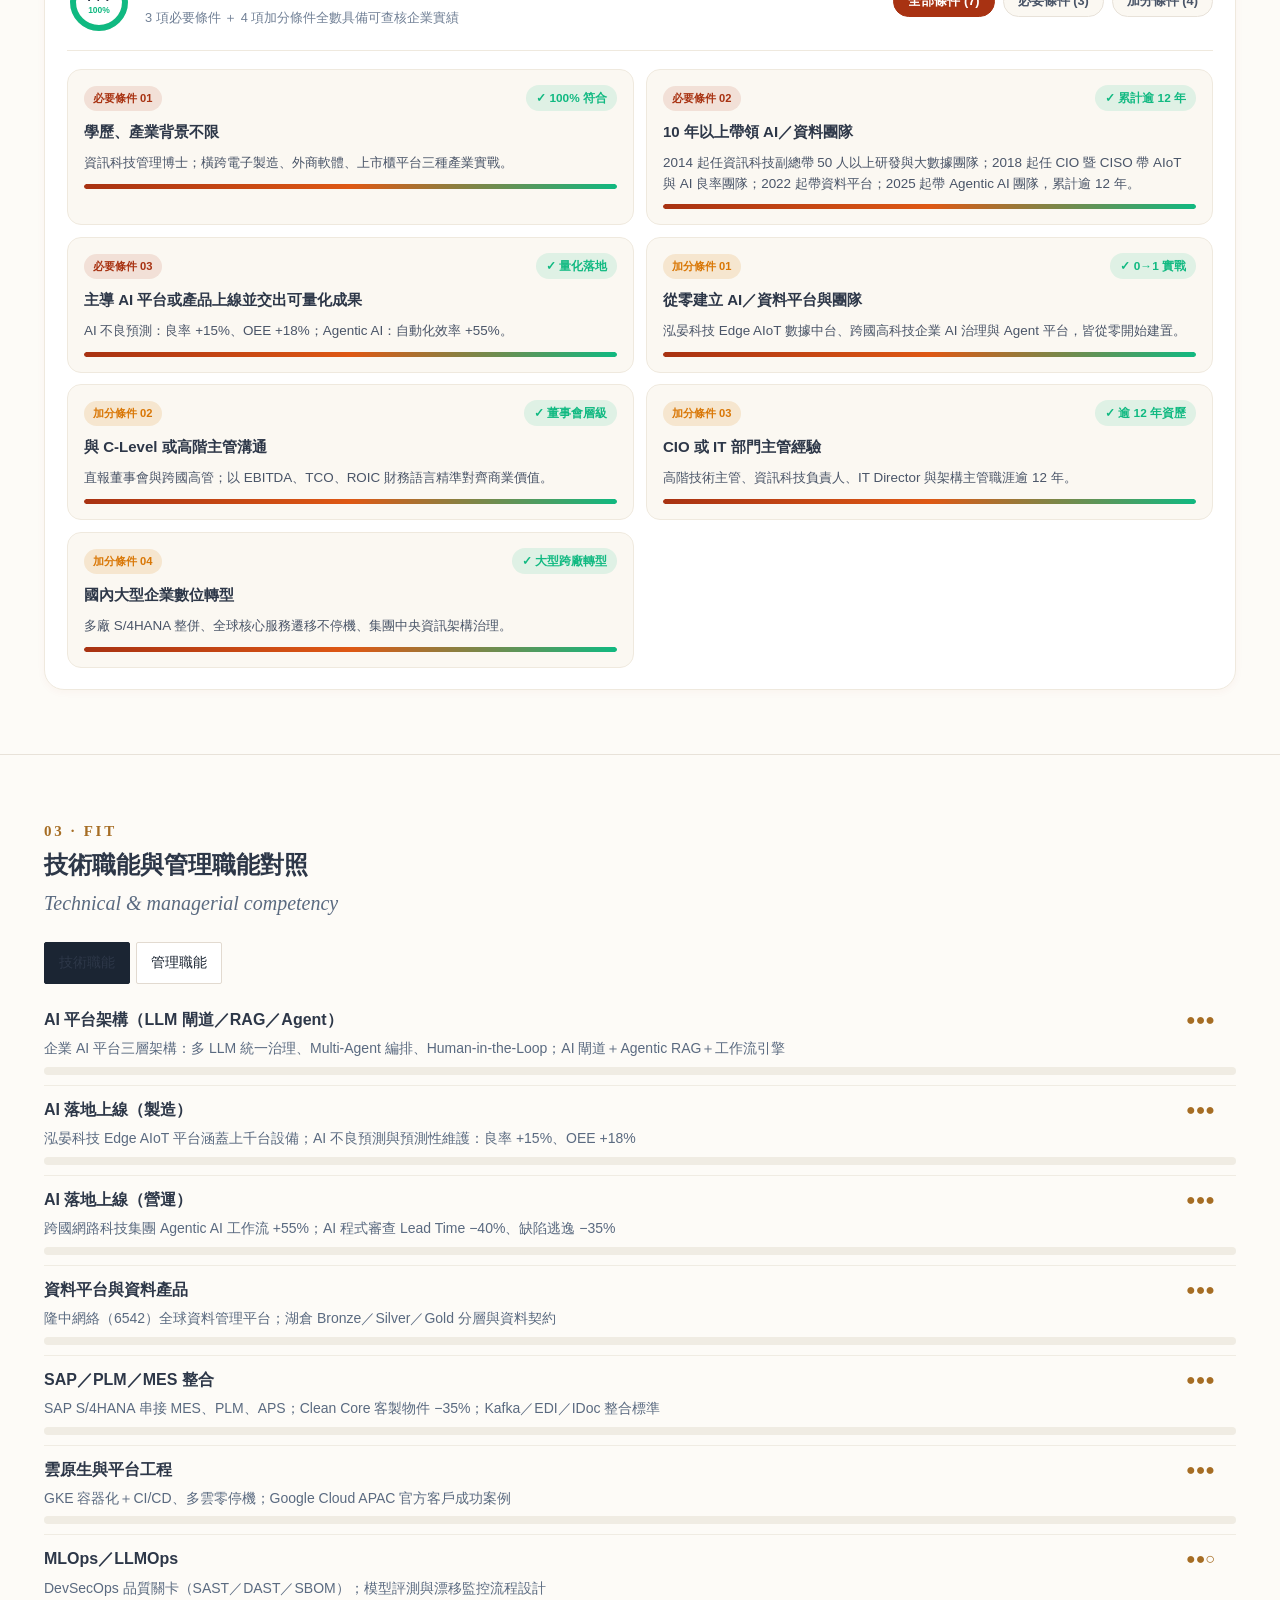
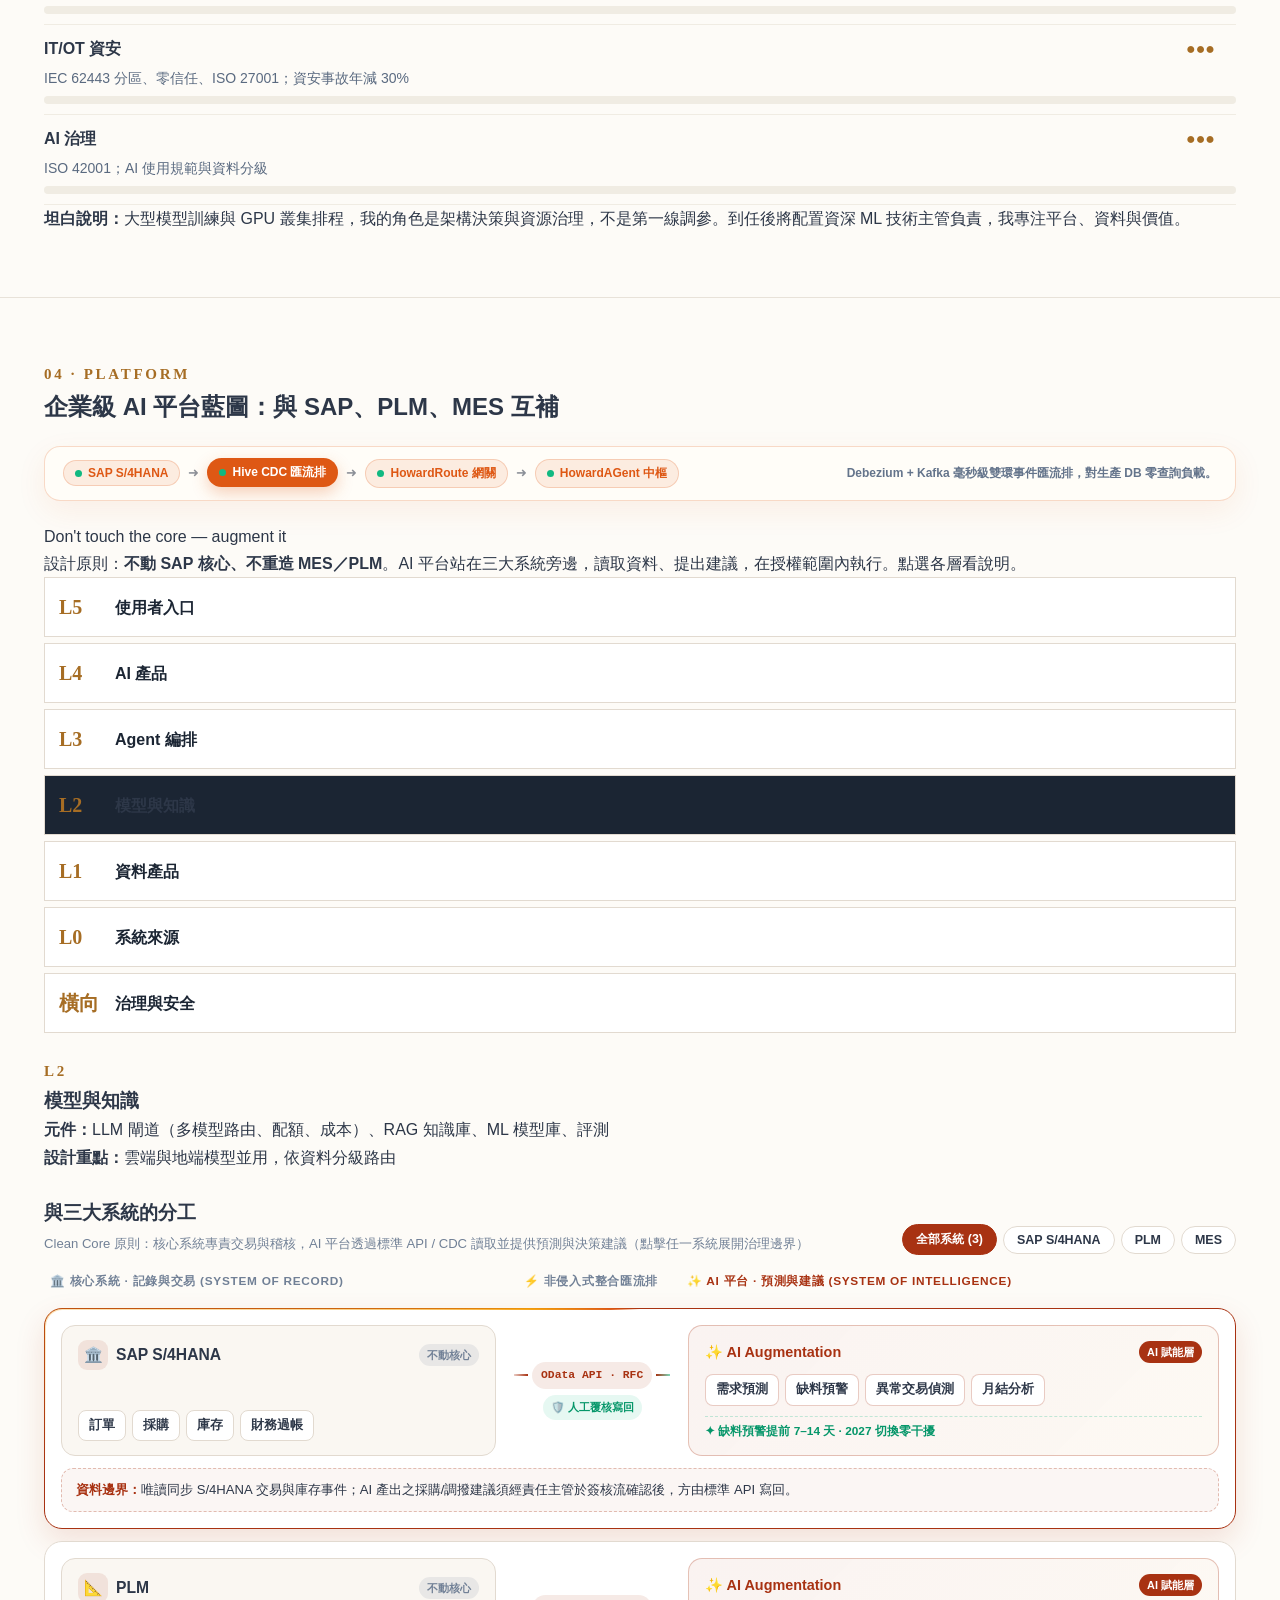
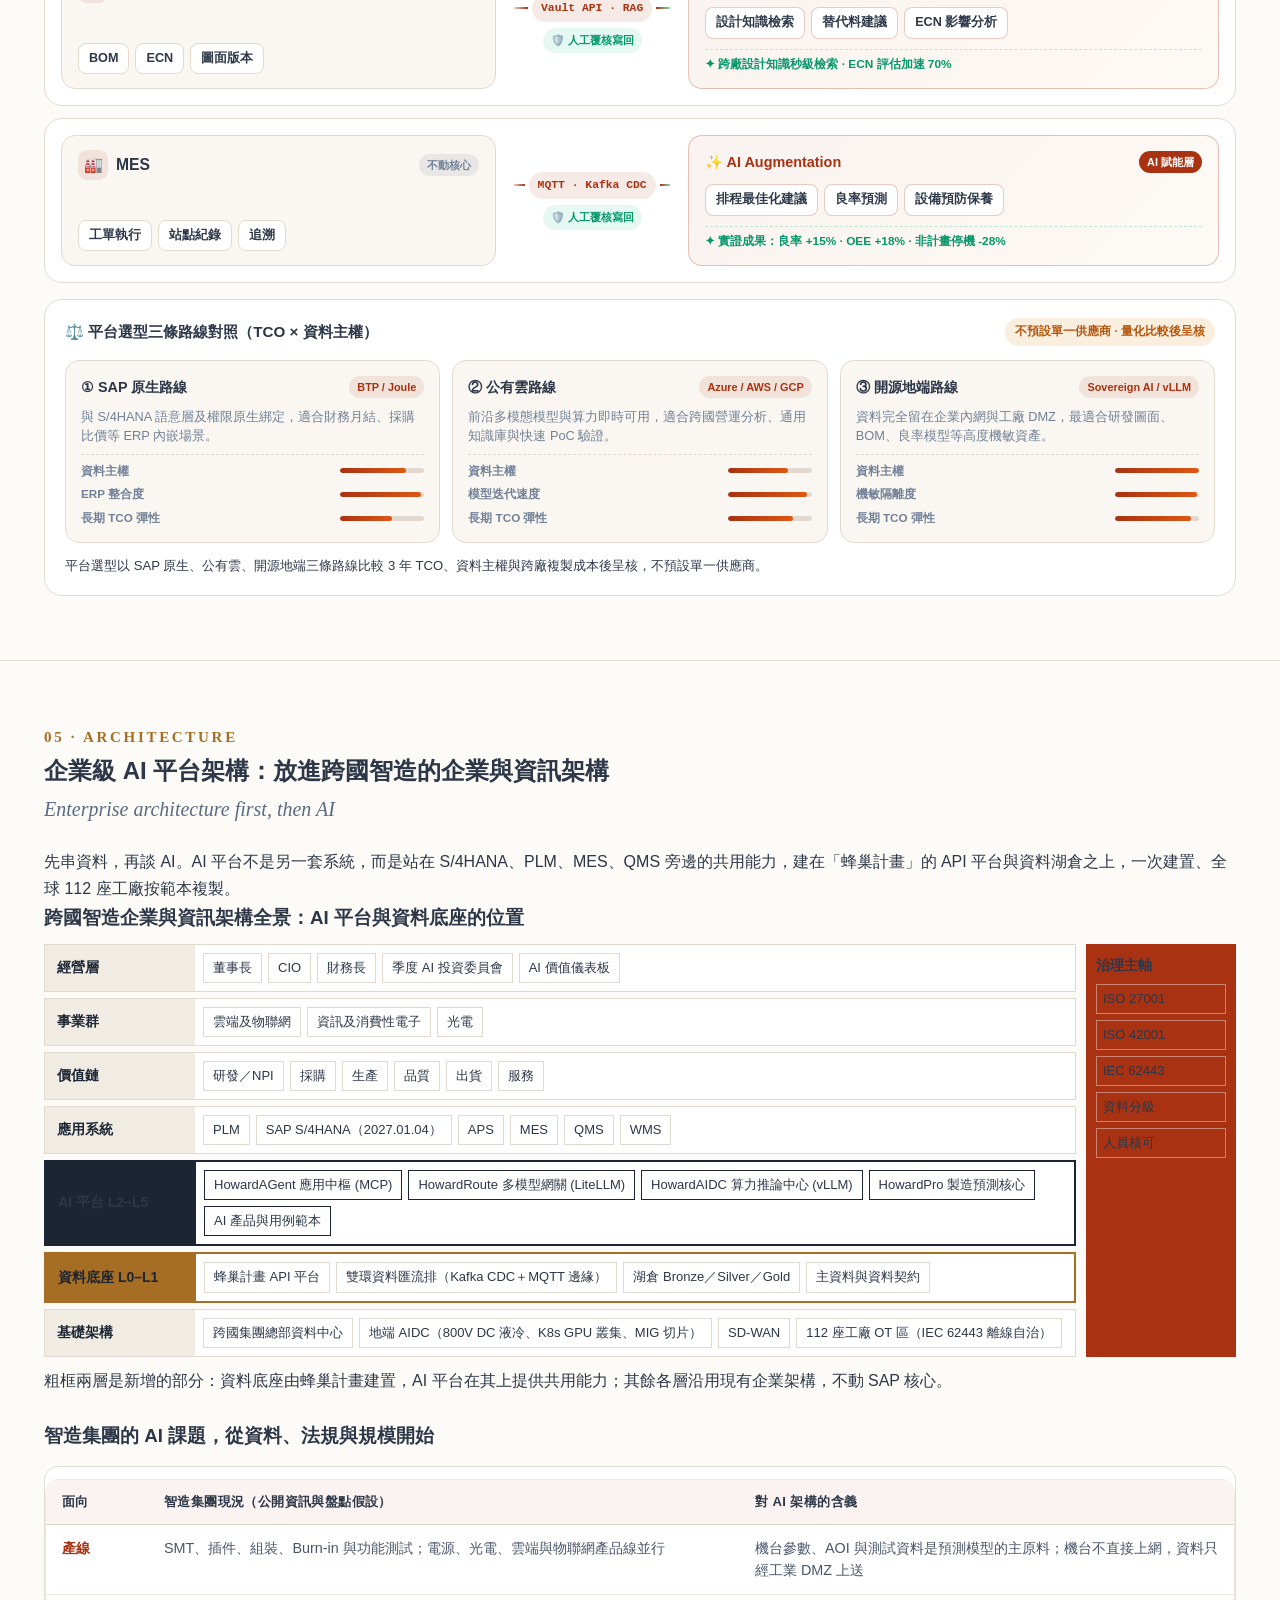
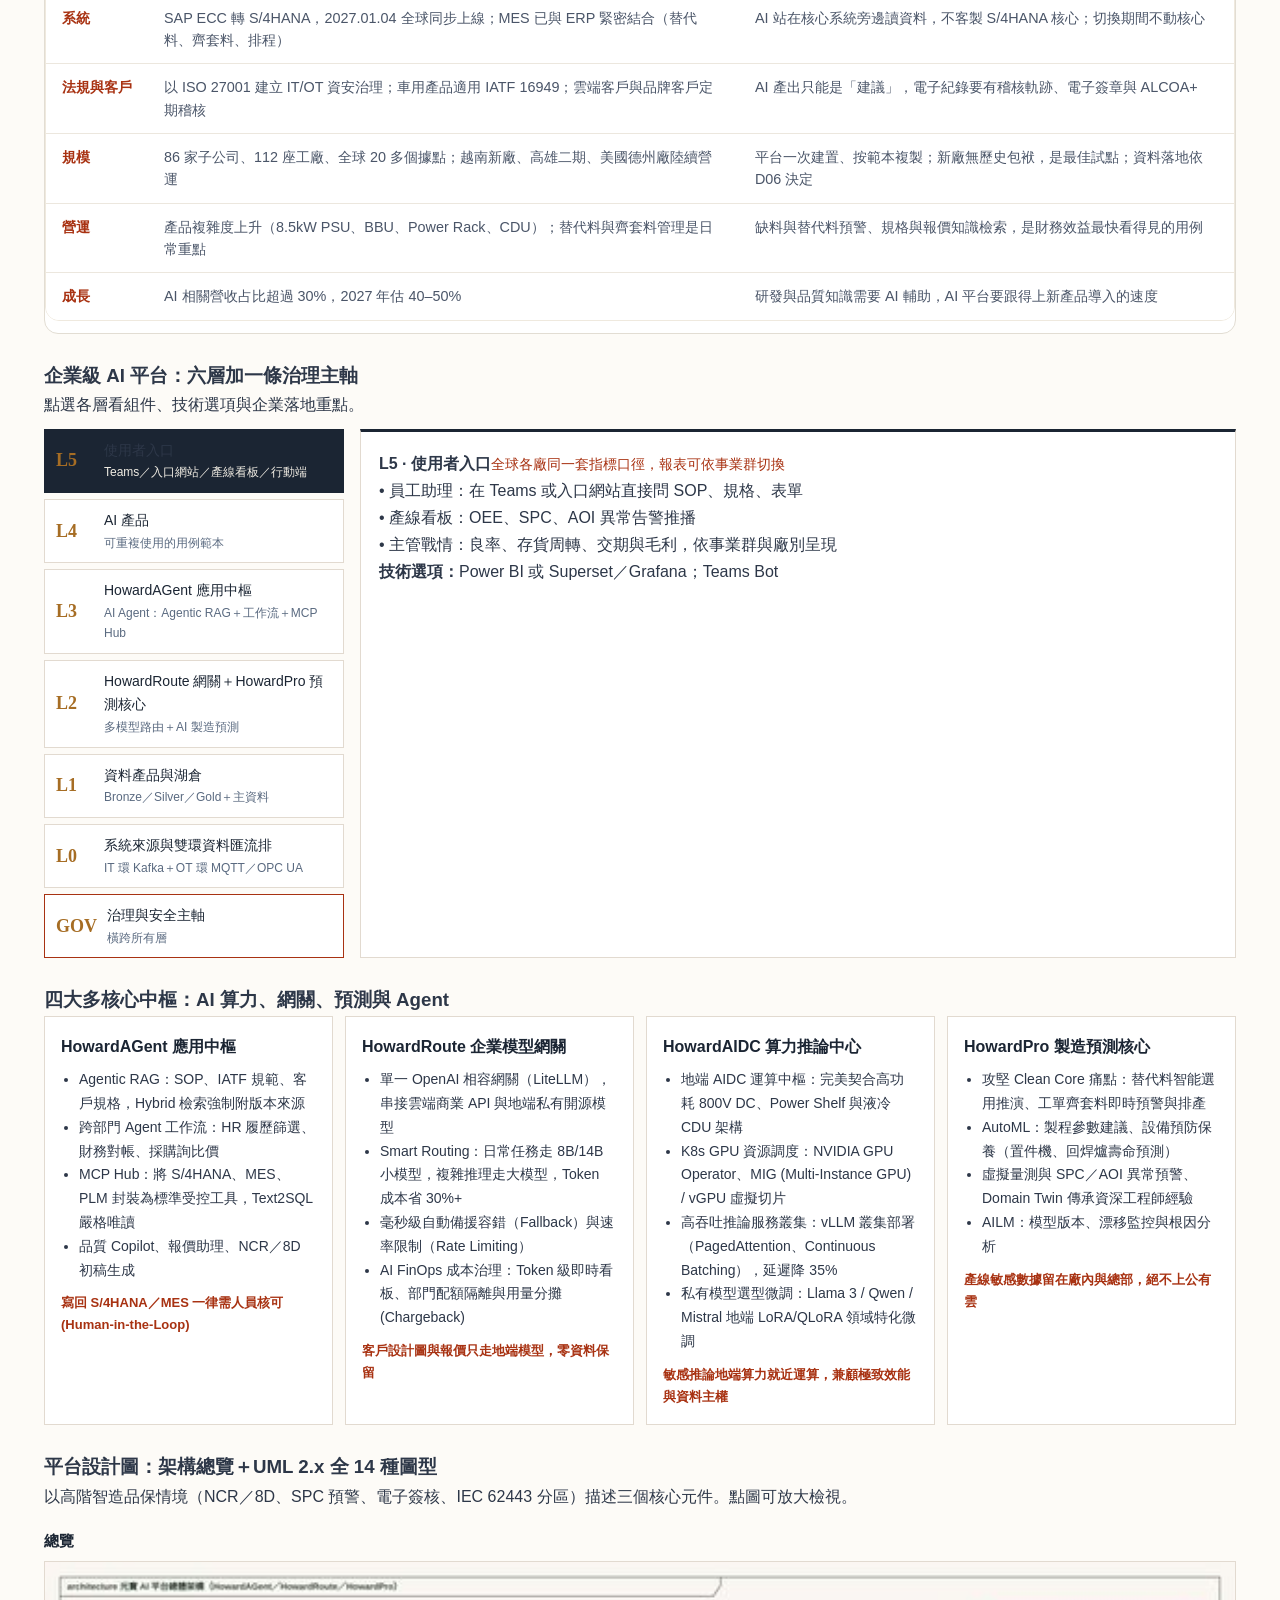
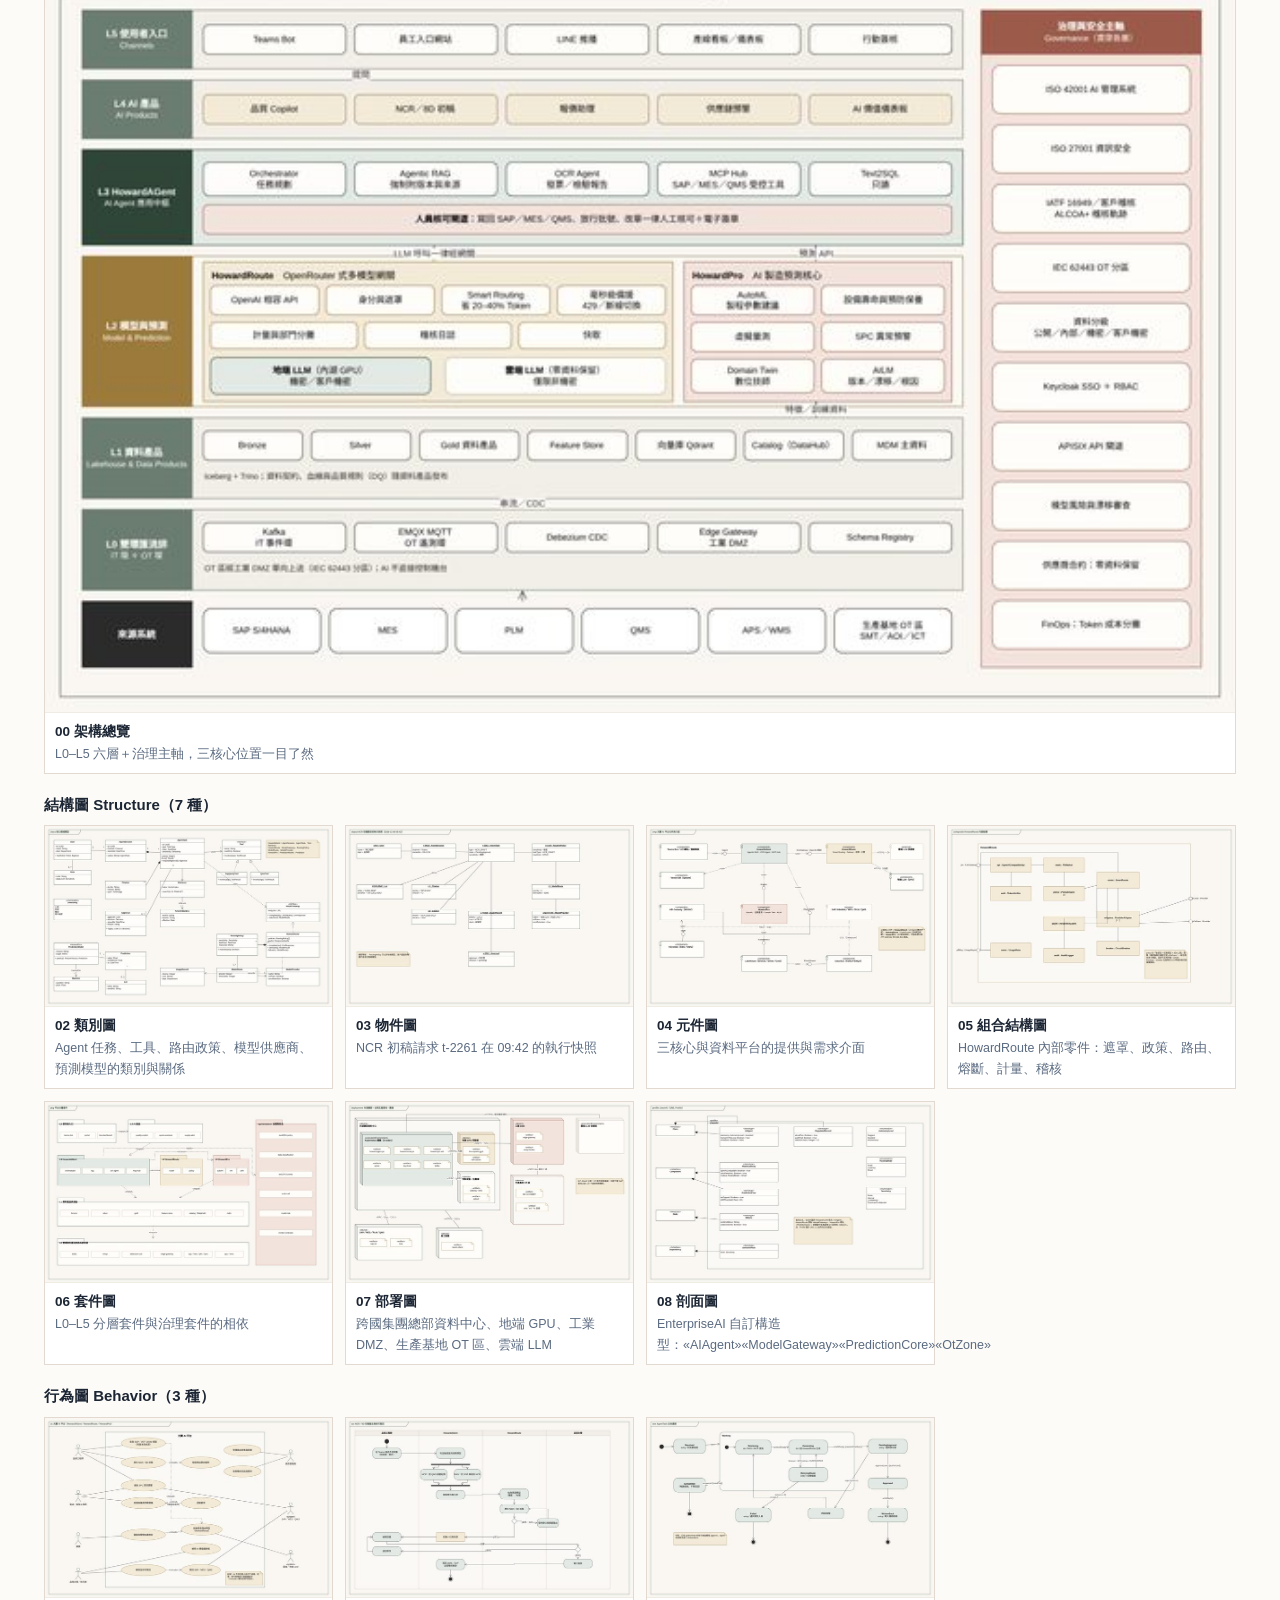
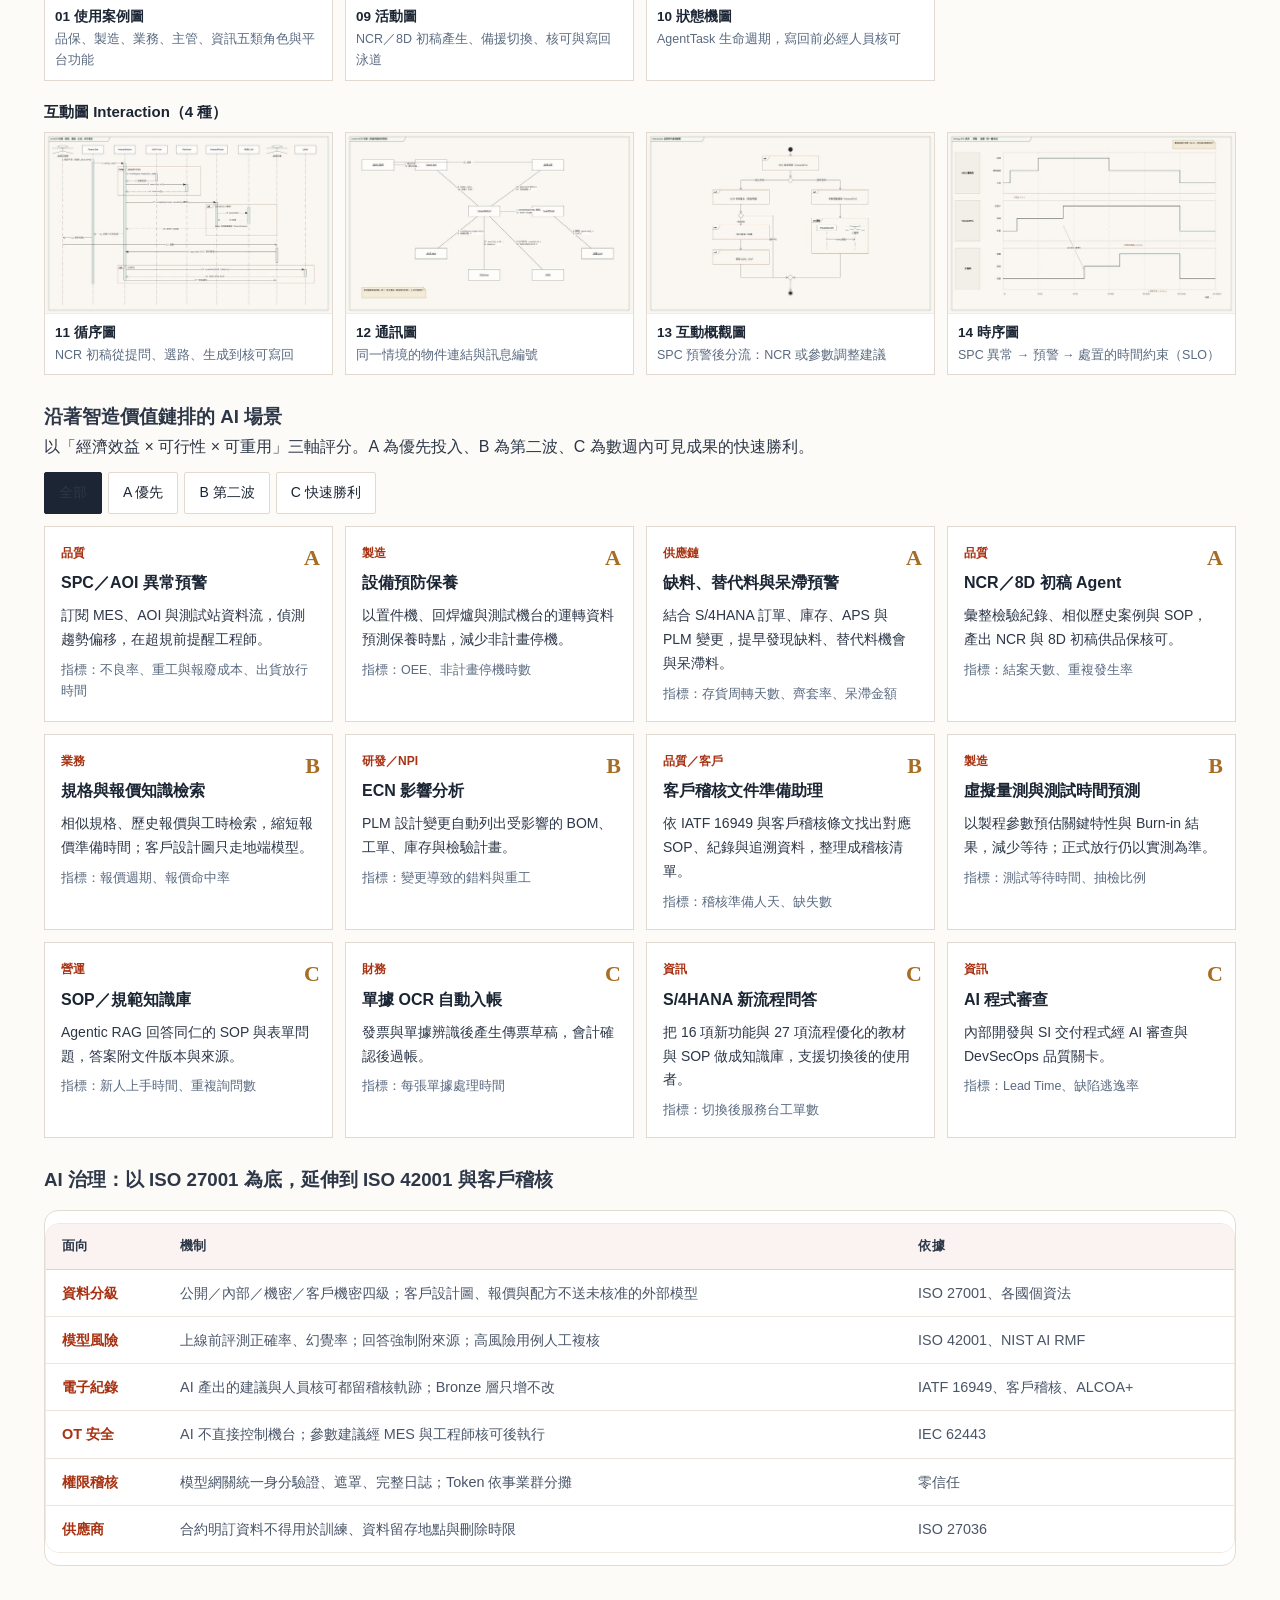
==== commit 193b705e: "feat(electric-fluid): upgrade to v2.1.0 (30fps throttle, light/dark visibility boost, Hero scan bar " ====
--- a/index.html
+++ b/index.html
@@ -4993,7 +4993,7 @@
 [data-theme="klimt"] .tri-route-tag{background:rgba(56,189,248,.16) !important;color:#7DD3FC !important}
 
 </style>
-  <link rel="stylesheet" href="assets/portfolio-fluid.css?v=2.0.0">
+  <link rel="stylesheet" href="assets/portfolio-fluid.css?v=2.1.0">
 </head>
 <body>
 
@@ -9060,6 +9060,6 @@
       });
     })();
   </script>
-  <script src="assets/portfolio-fluid-engine.js?v=2.0.0" defer></script>
+  <script src="assets/portfolio-fluid-engine.js?v=2.1.0" defer></script>
 </body>
 </html>
--- a/assets/portfolio-fluid.css
+++ b/assets/portfolio-fluid.css
@@ -698,7 +698,68 @@
 .pf-electric-card:hover::after,
 .pf-electric-card:focus-within::after,
 .pf-electric-card.active::after {
-  opacity: 0.92;
+  opacity: 0.95;
+}
+
+/* Always-on subtle electric border beam on flagship metric & case cards */
+.metric-card.pf-electric-card::after,
+.gate-card.pf-electric-card::after {
+  opacity: 0.52;
+}
+
+[data-pf-fluid="turbo"] .pf-electric-card::after {
+  opacity: 0.68;
+}
+
+/* Hero Top High-Voltage Electric Scan Bar */
+.pf-hero-electric-bar {
+  position: absolute;
+  top: 0;
+  left: 0;
+  right: 0;
+  height: 4px;
+  border-radius: inherit;
+  overflow: hidden;
+  pointer-events: none;
+  z-index: 4;
+  background: linear-gradient(90deg, rgba(222, 88, 20, 0.25), rgba(245, 158, 11, 0.25));
+}
+
+.pf-hero-electric-bar::after {
+  content: '';
+  position: absolute;
+  top: 0;
+  left: -35%;
+  width: 35%;
+  height: 100%;
+  background: linear-gradient(90deg, transparent, var(--pf-electric-core), #FFFFFF, var(--pf-electric-core), transparent);
+  box-shadow: 0 0 14px 3px var(--pf-electric-glow);
+  animation: pfHeroScan 2.8s cubic-bezier(0.4, 0, 0.2, 1) infinite;
+}
+
+[data-pf-fluid="turbo"] .pf-hero-electric-bar::after {
+  animation-duration: 1.45s;
+}
+
+[data-pf-fluid="calm"] .pf-hero-electric-bar::after {
+  animation-duration: 6.5s;
+  opacity: 0.45;
+}
+
+@keyframes pfHeroScan {
+  0%   { left: -38%; }
+  100% { left: 108%; }
+}
+
+/* Hero Portrait Electric Pulse Halo */
+.pf-avatar-electric {
+  box-shadow: 0 0 0 2px var(--pf-electric-core), 0 0 22px var(--pf-electric-glow) !important;
+  animation: pfAvatarHalo 3.2s ease-in-out infinite;
+}
+
+@keyframes pfAvatarHalo {
+  0%, 100% { box-shadow: 0 0 0 2px var(--pf-electric-core), 0 0 16px var(--pf-electric-glow); }
+  50%      { box-shadow: 0 0 0 4px var(--pf-electric-core), 0 0 32px var(--pf-electric-glow); }
 }
 
 [data-pf-fluid="calm"] .pf-electric-card::after {
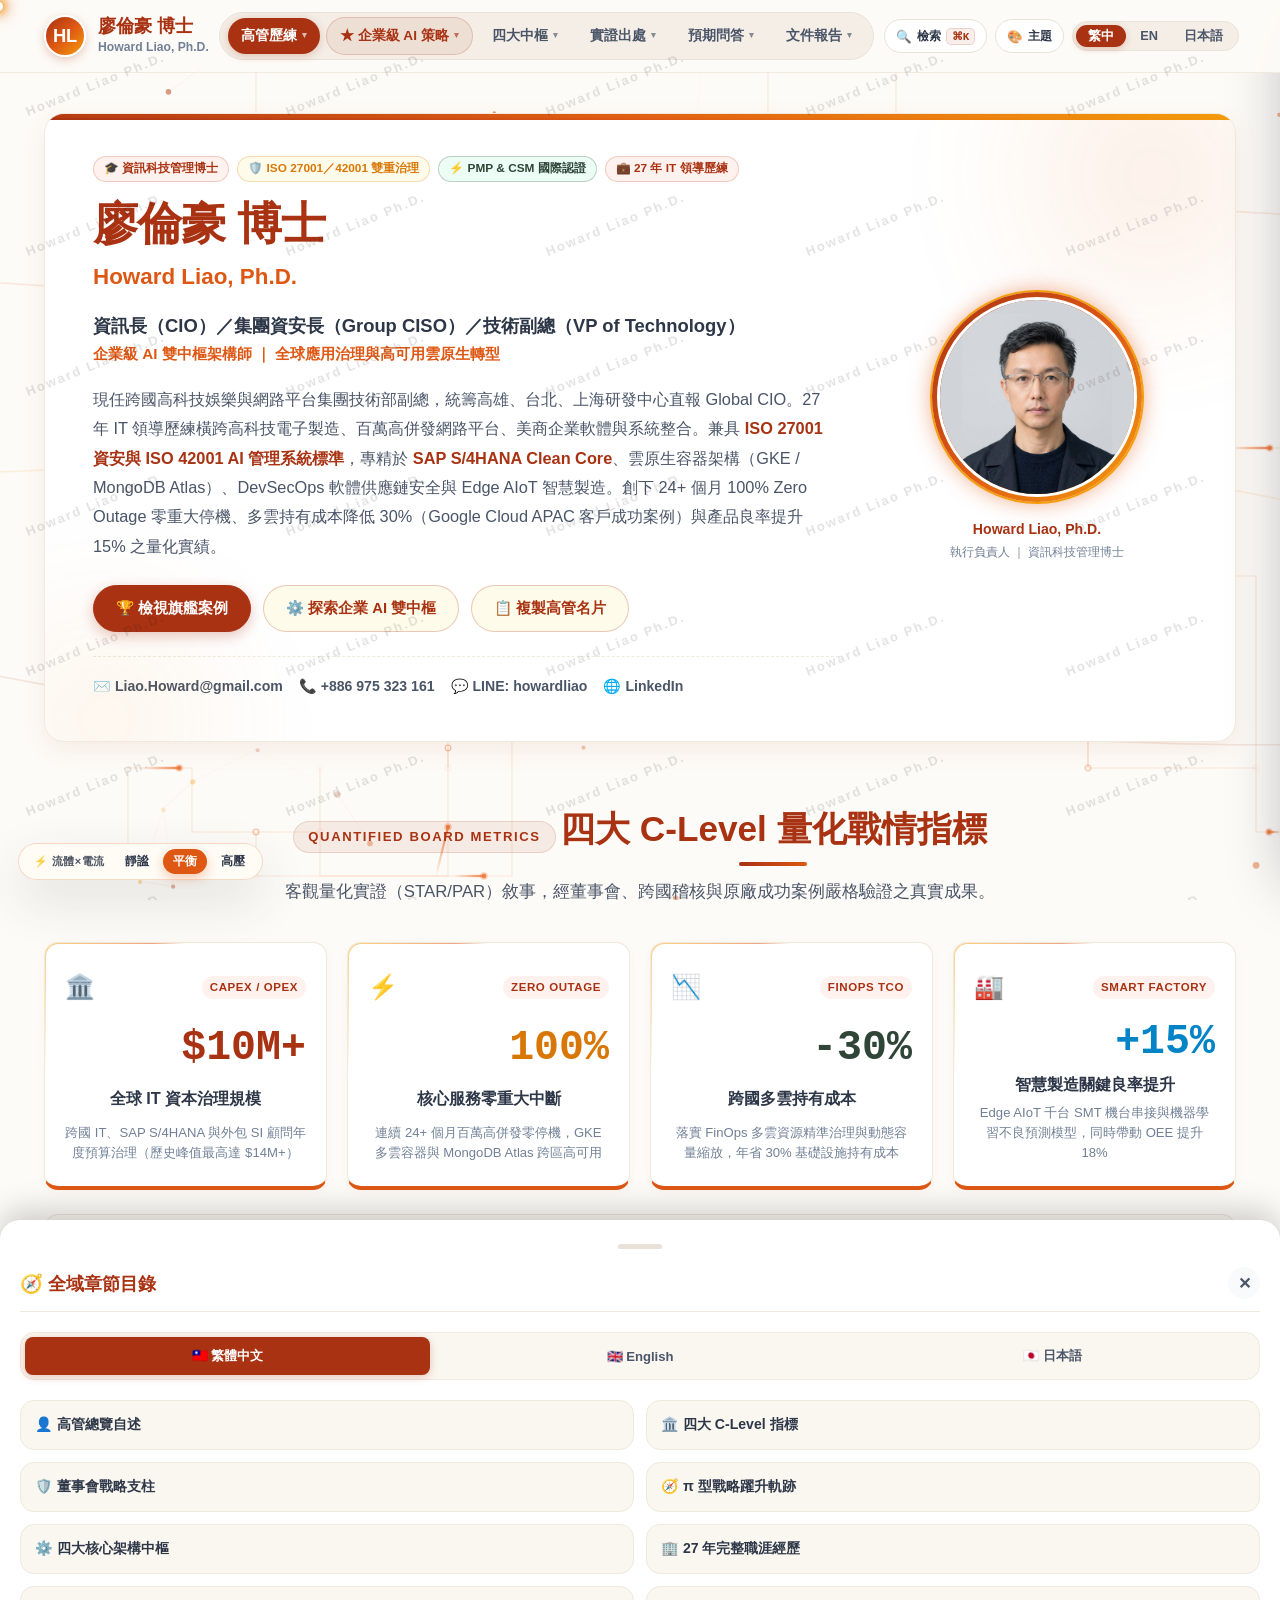
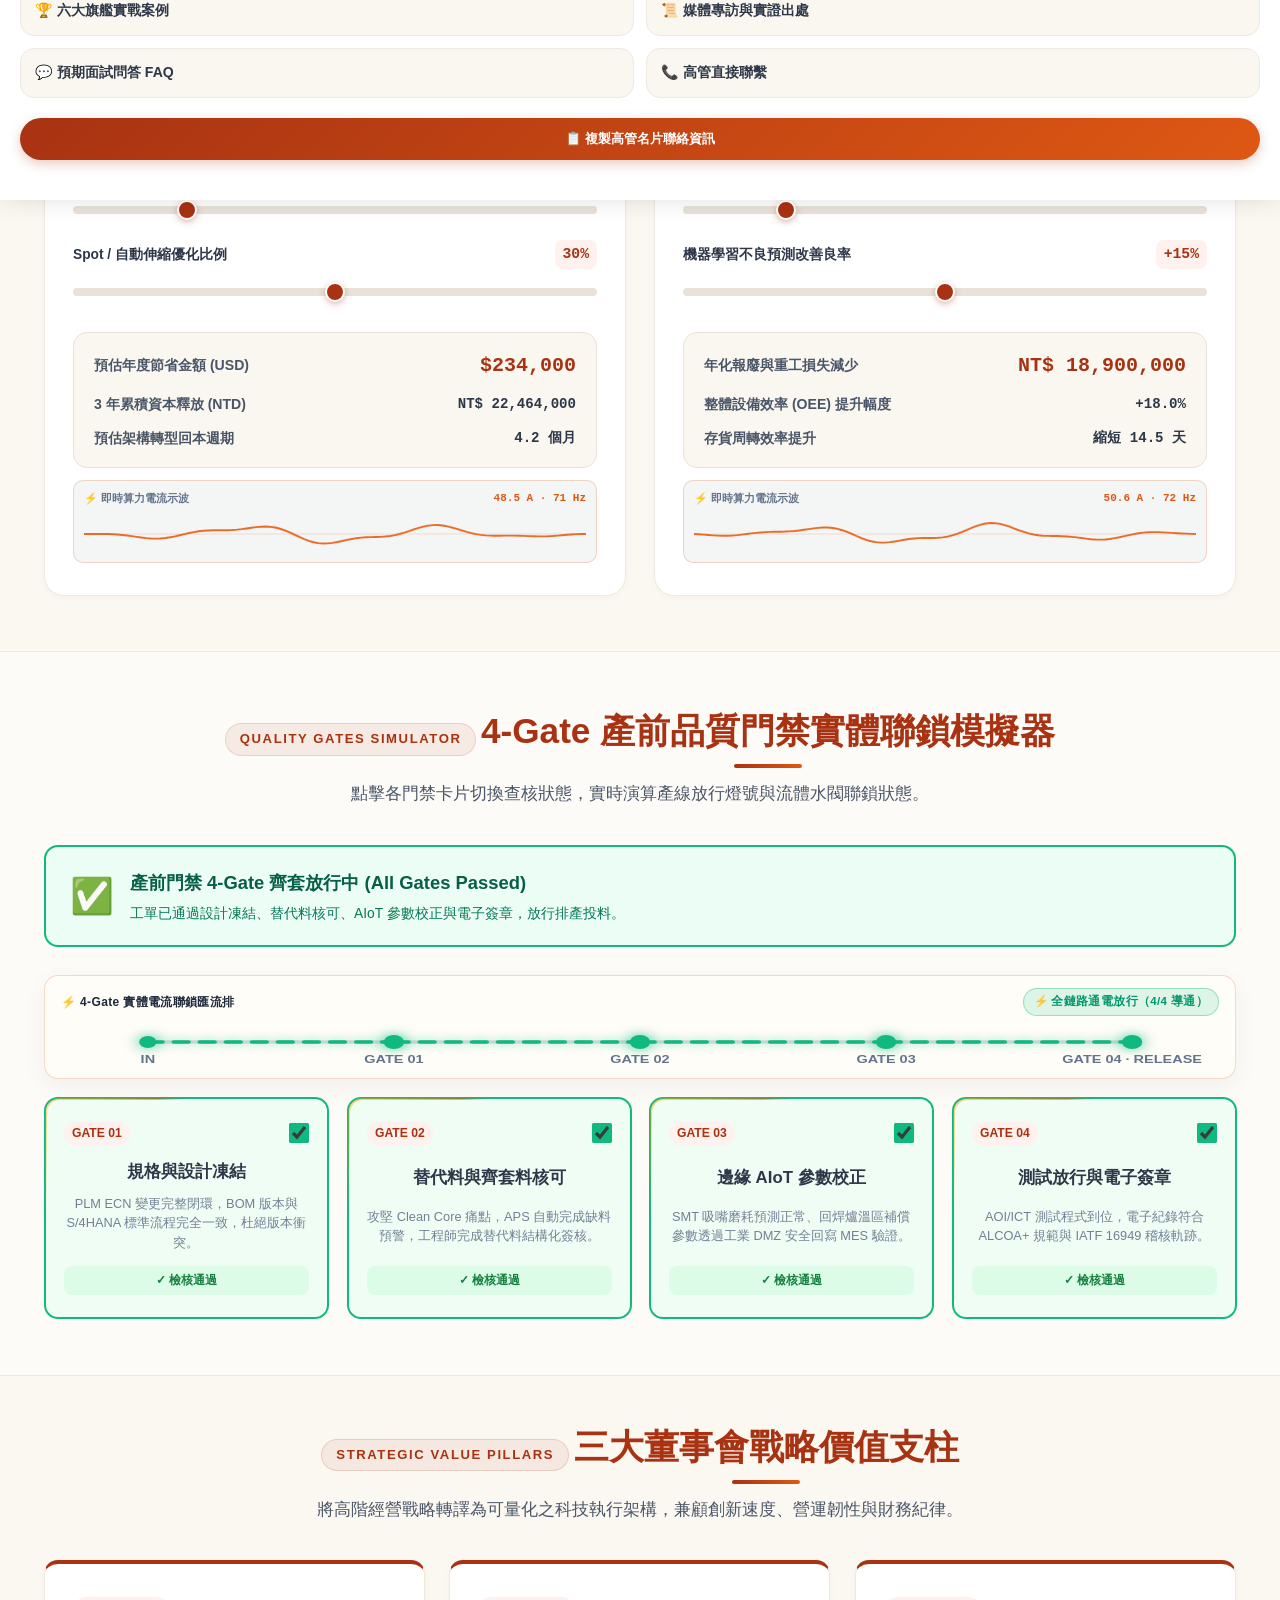
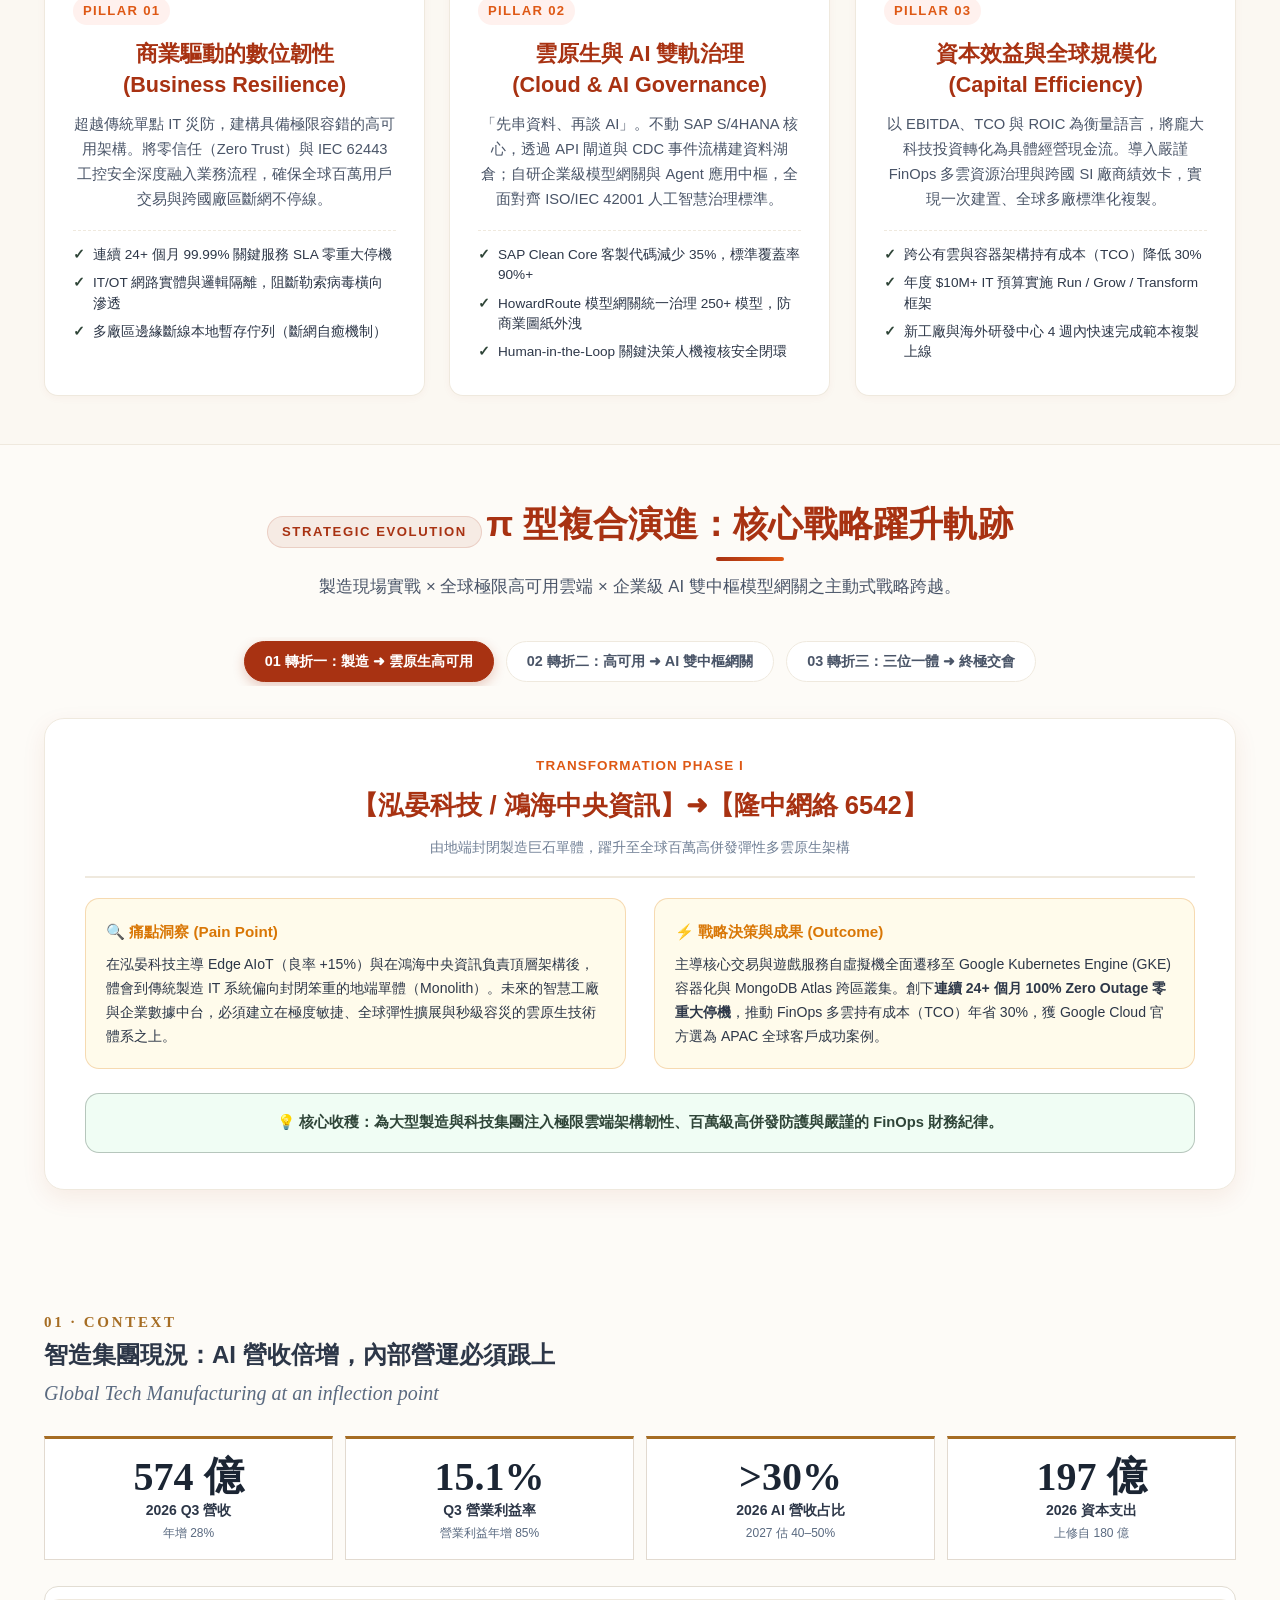
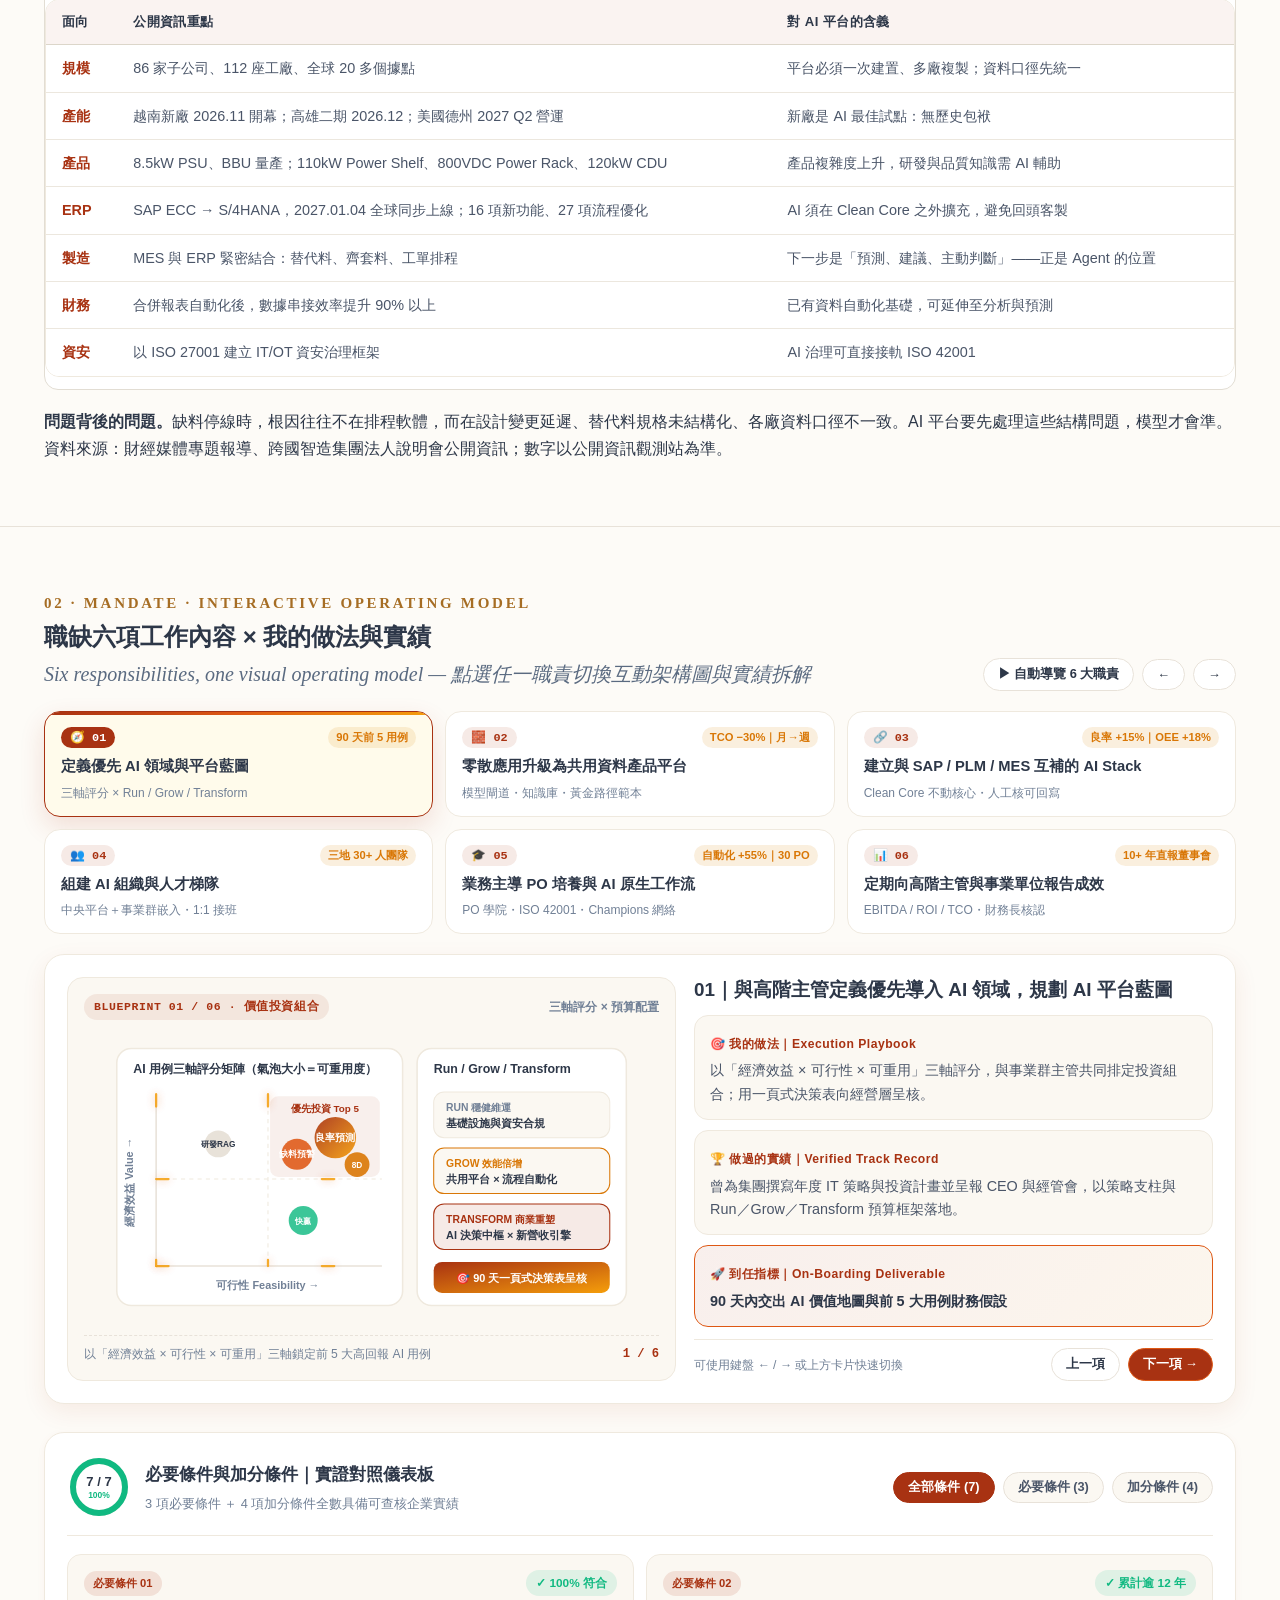
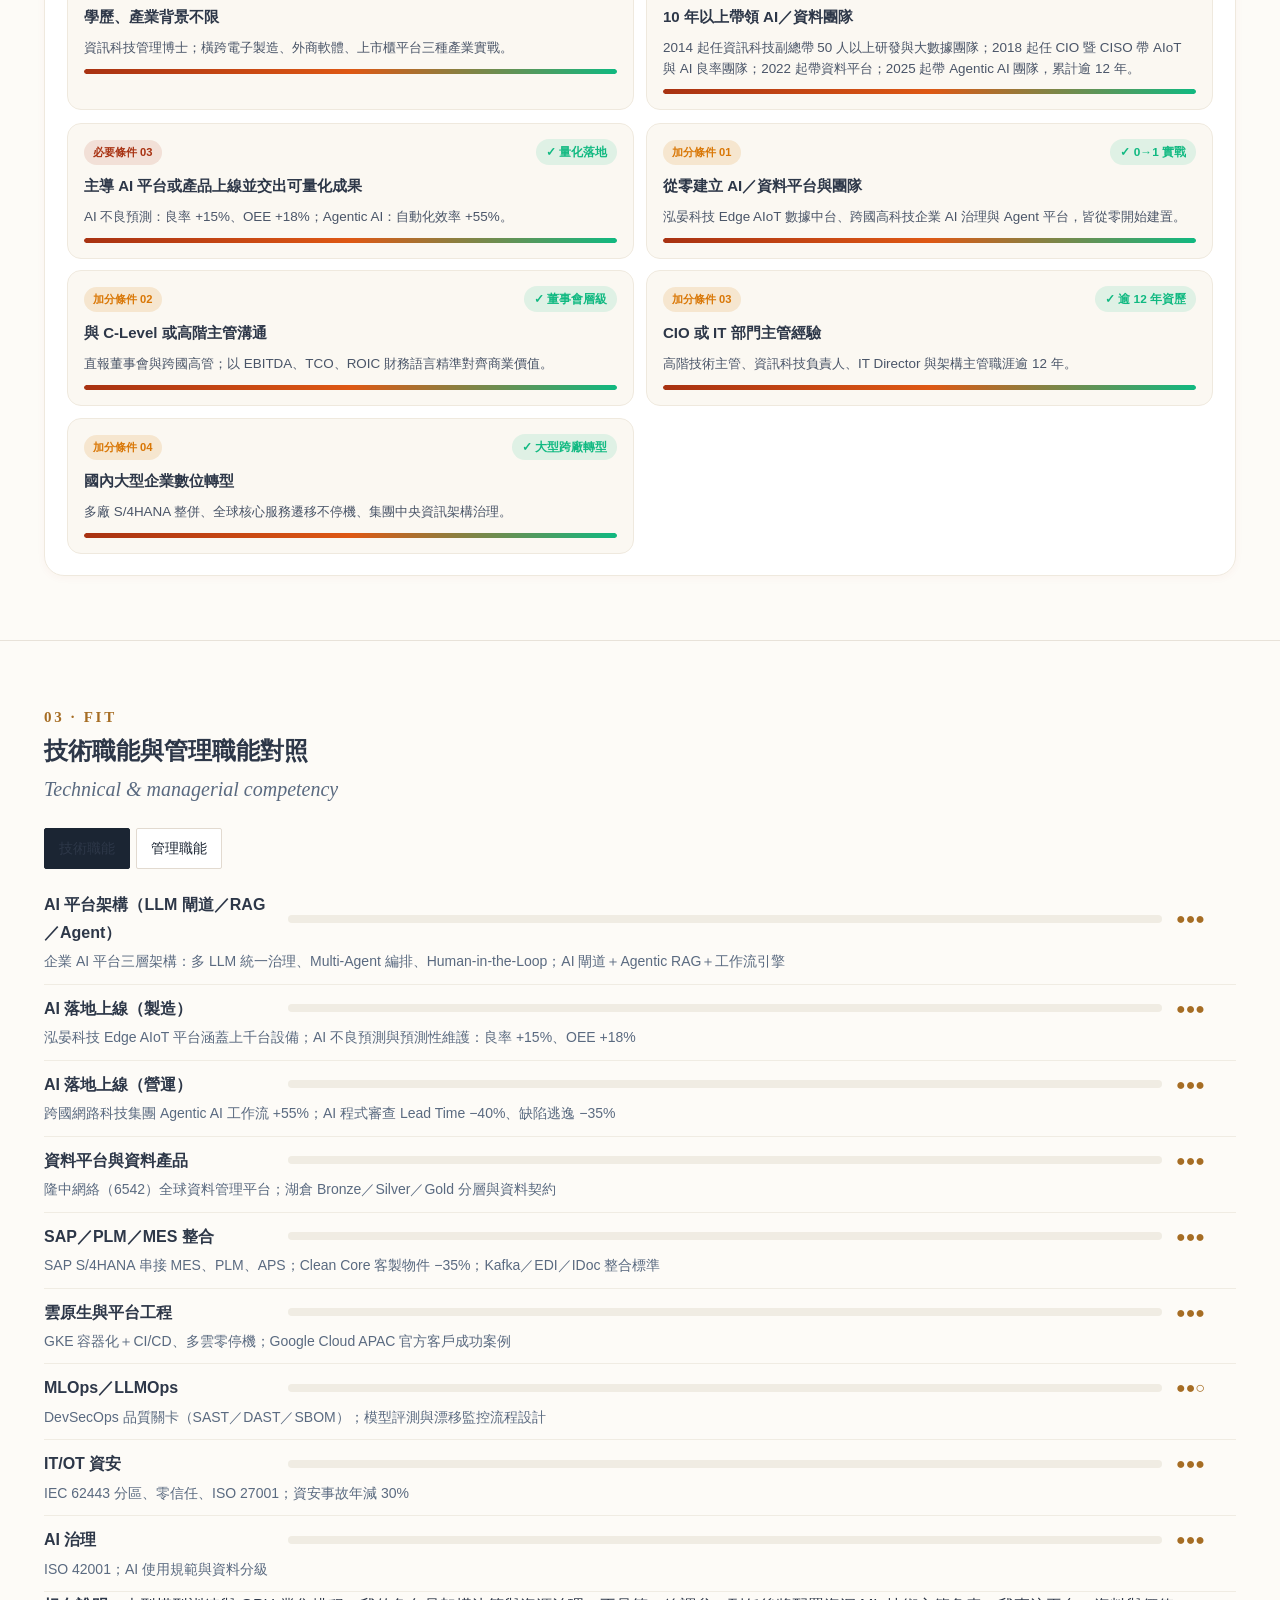
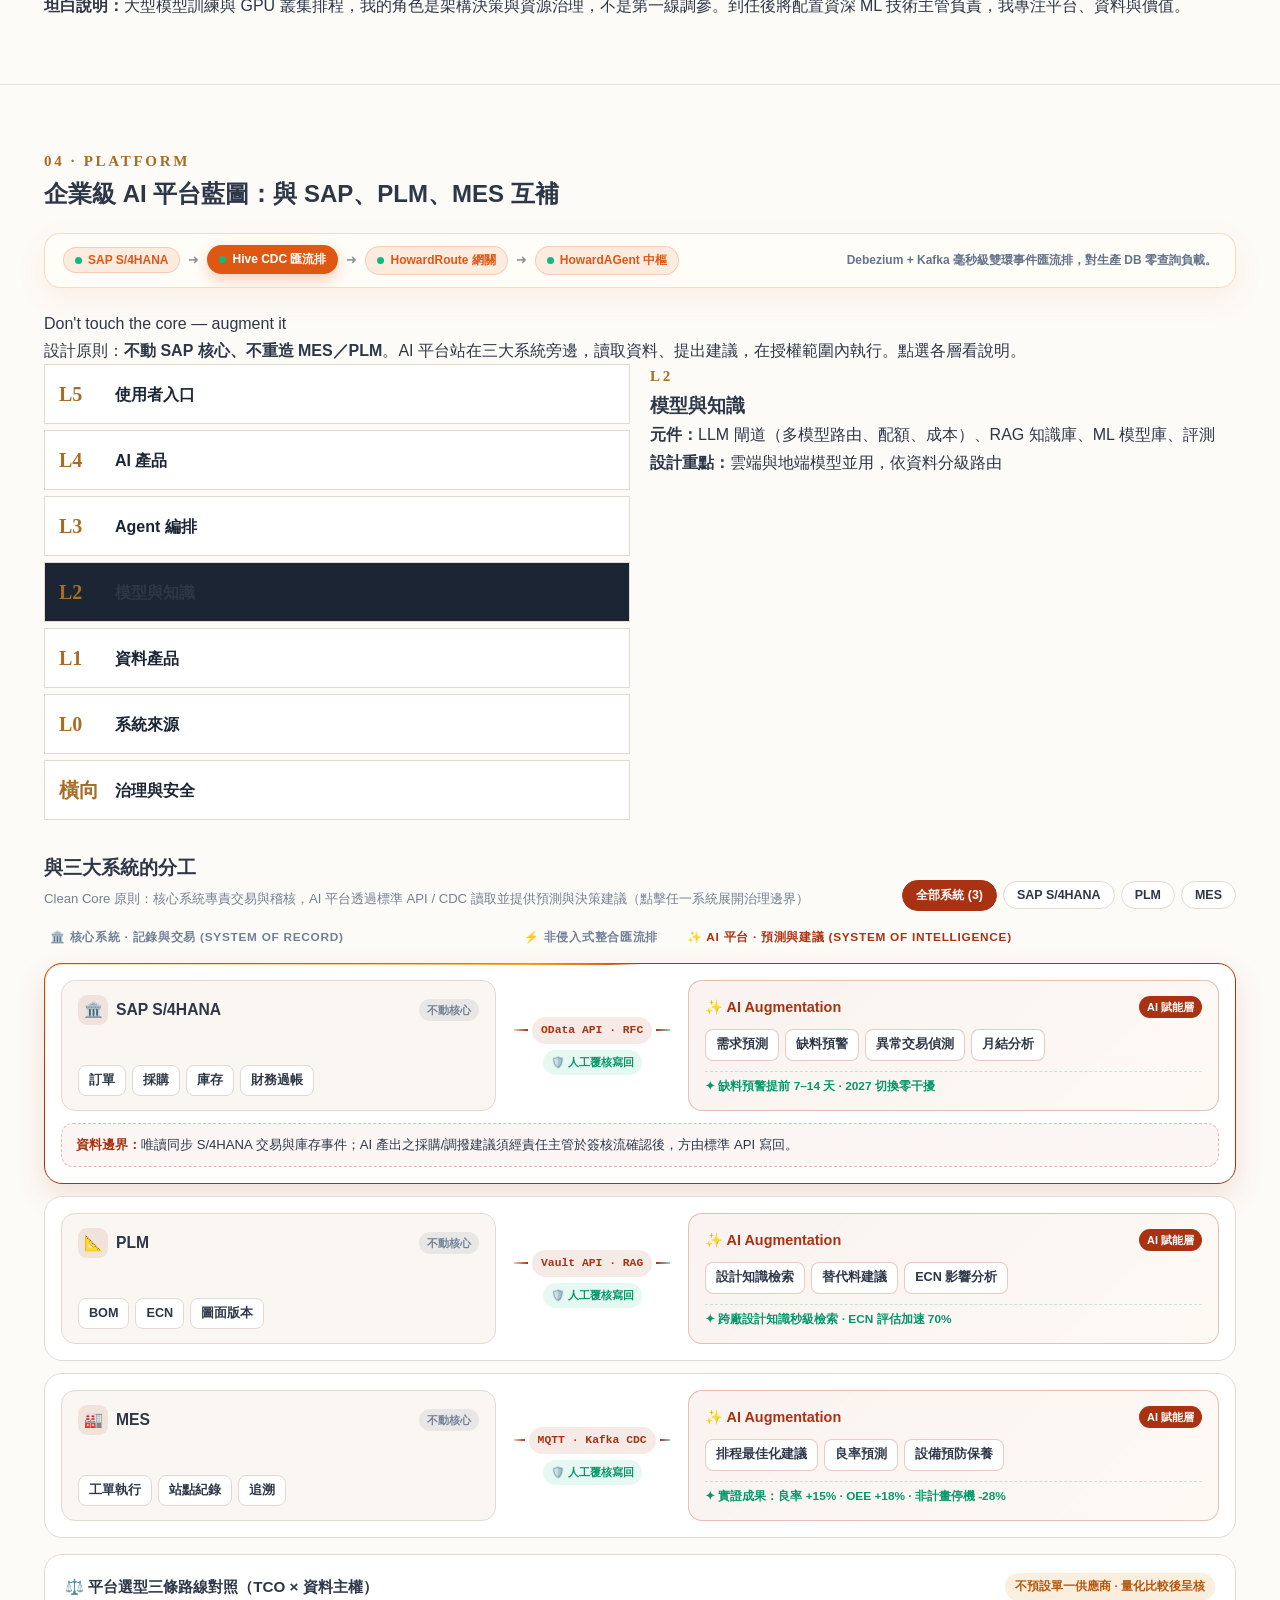
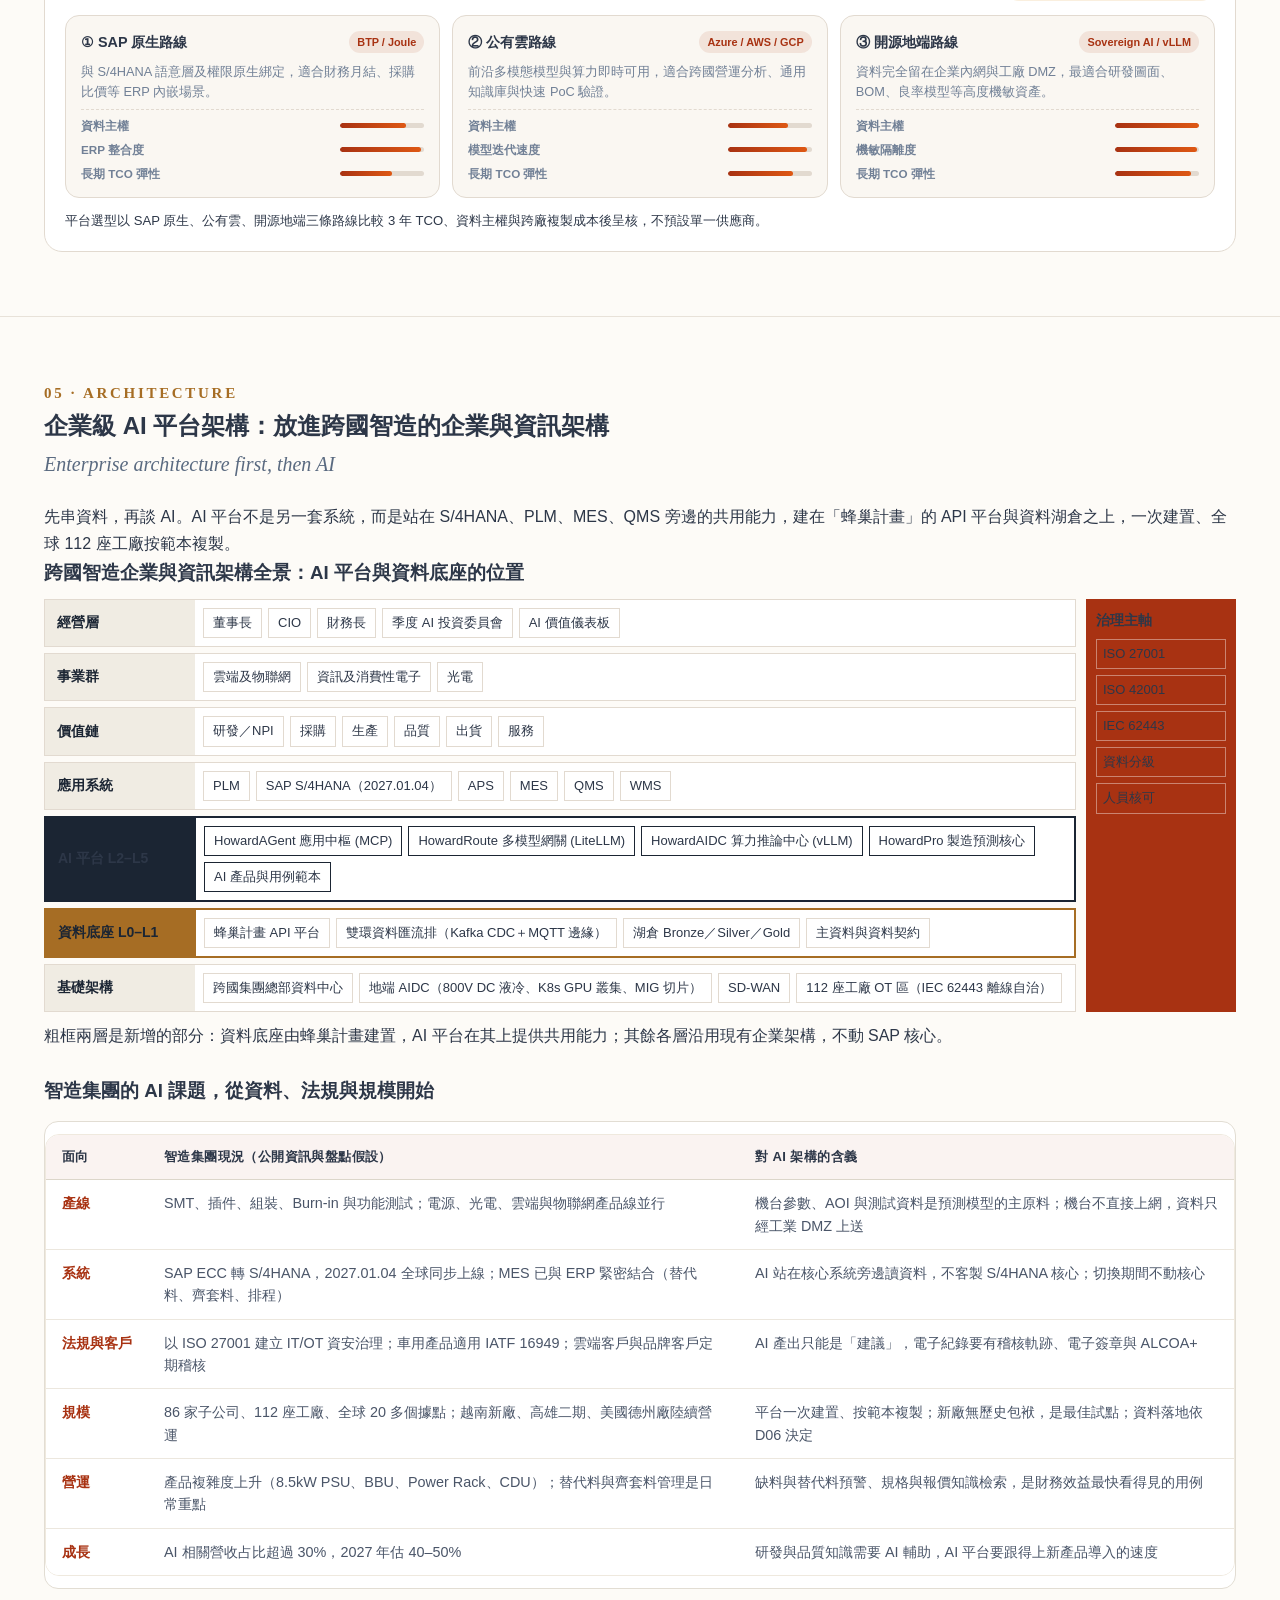
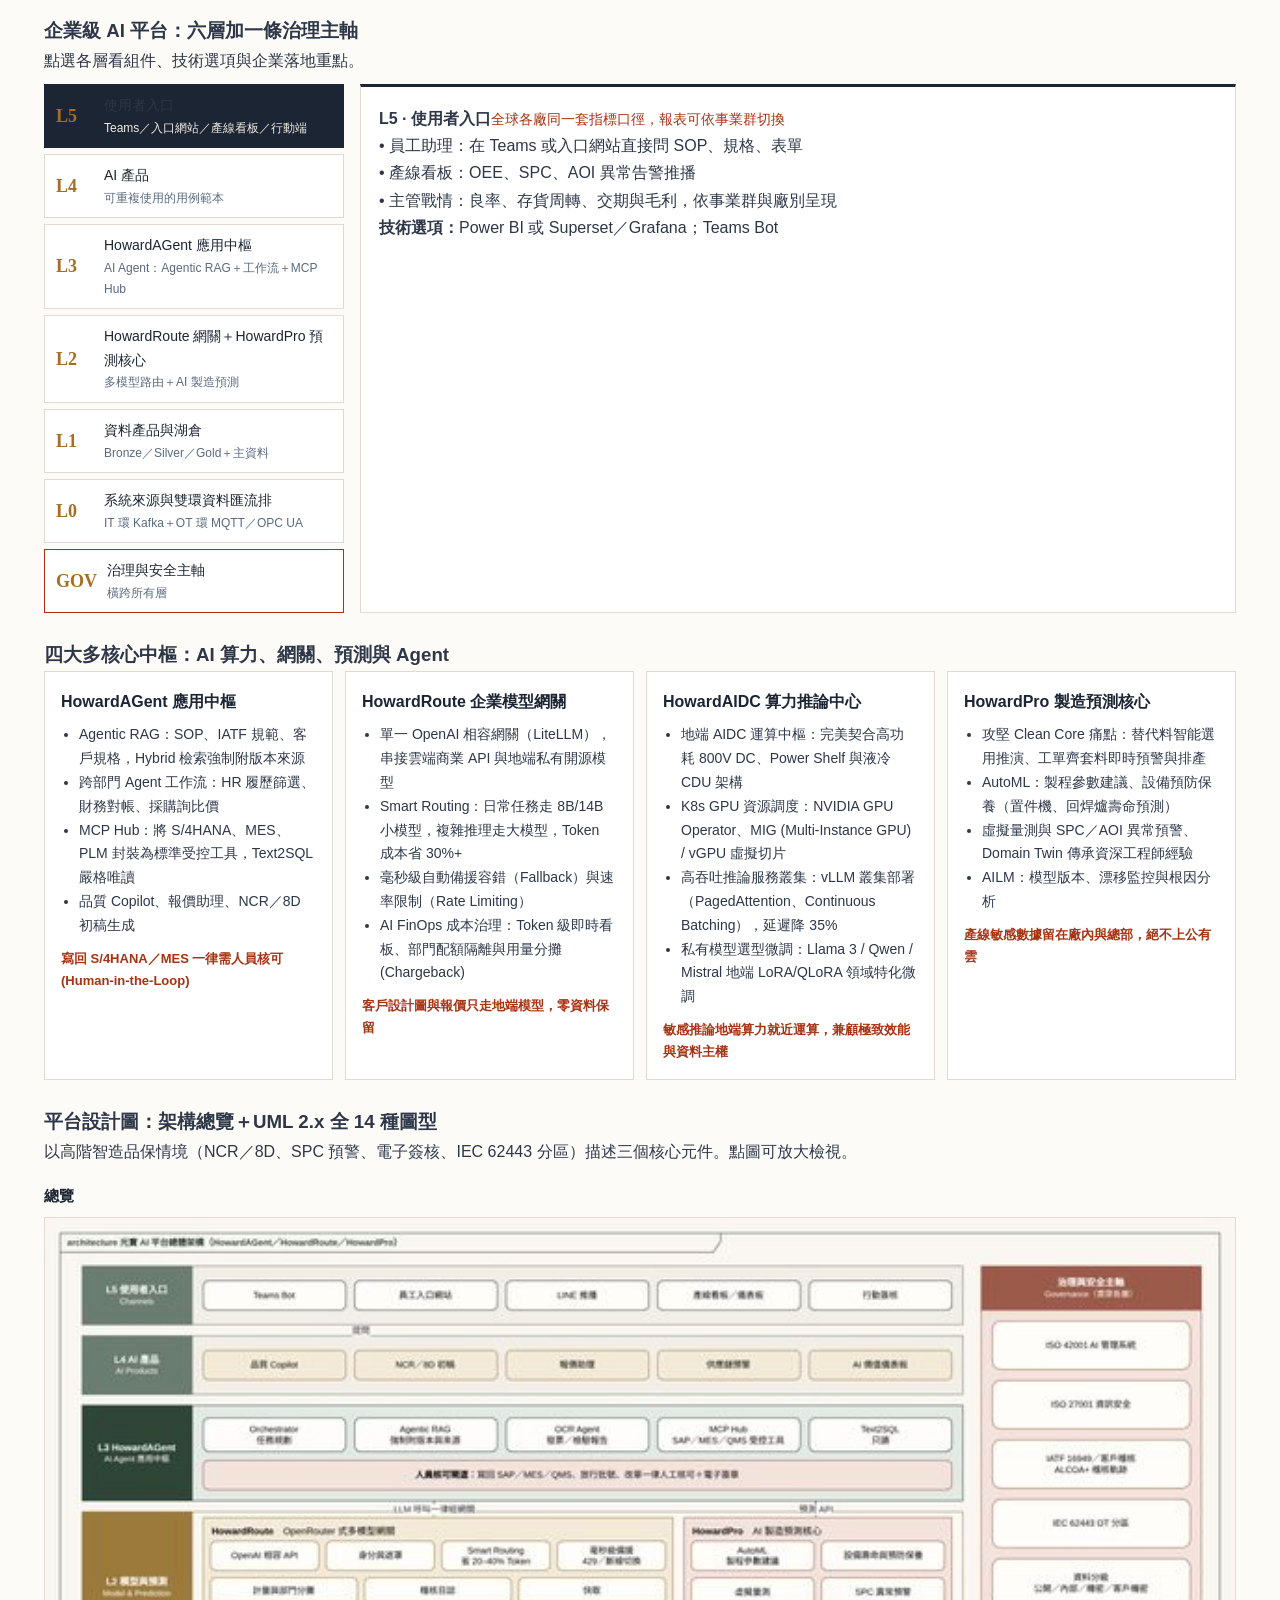
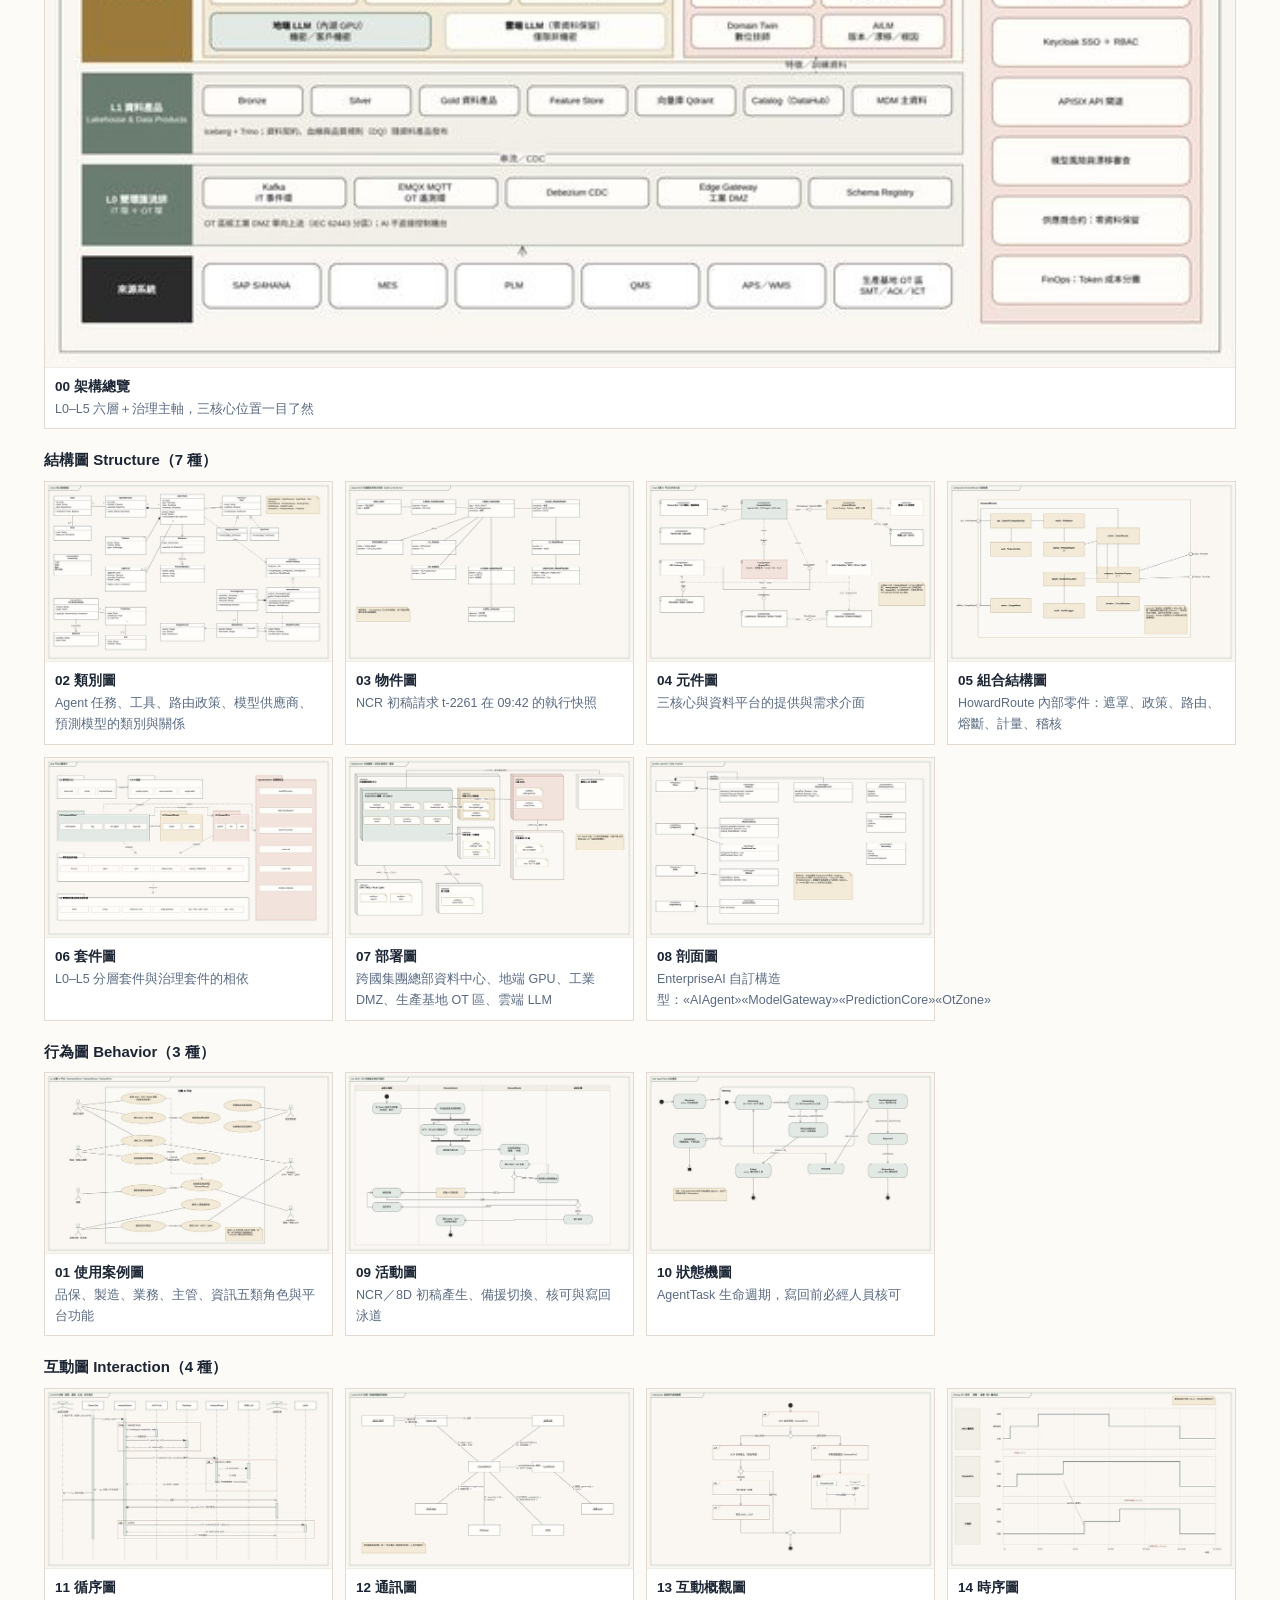
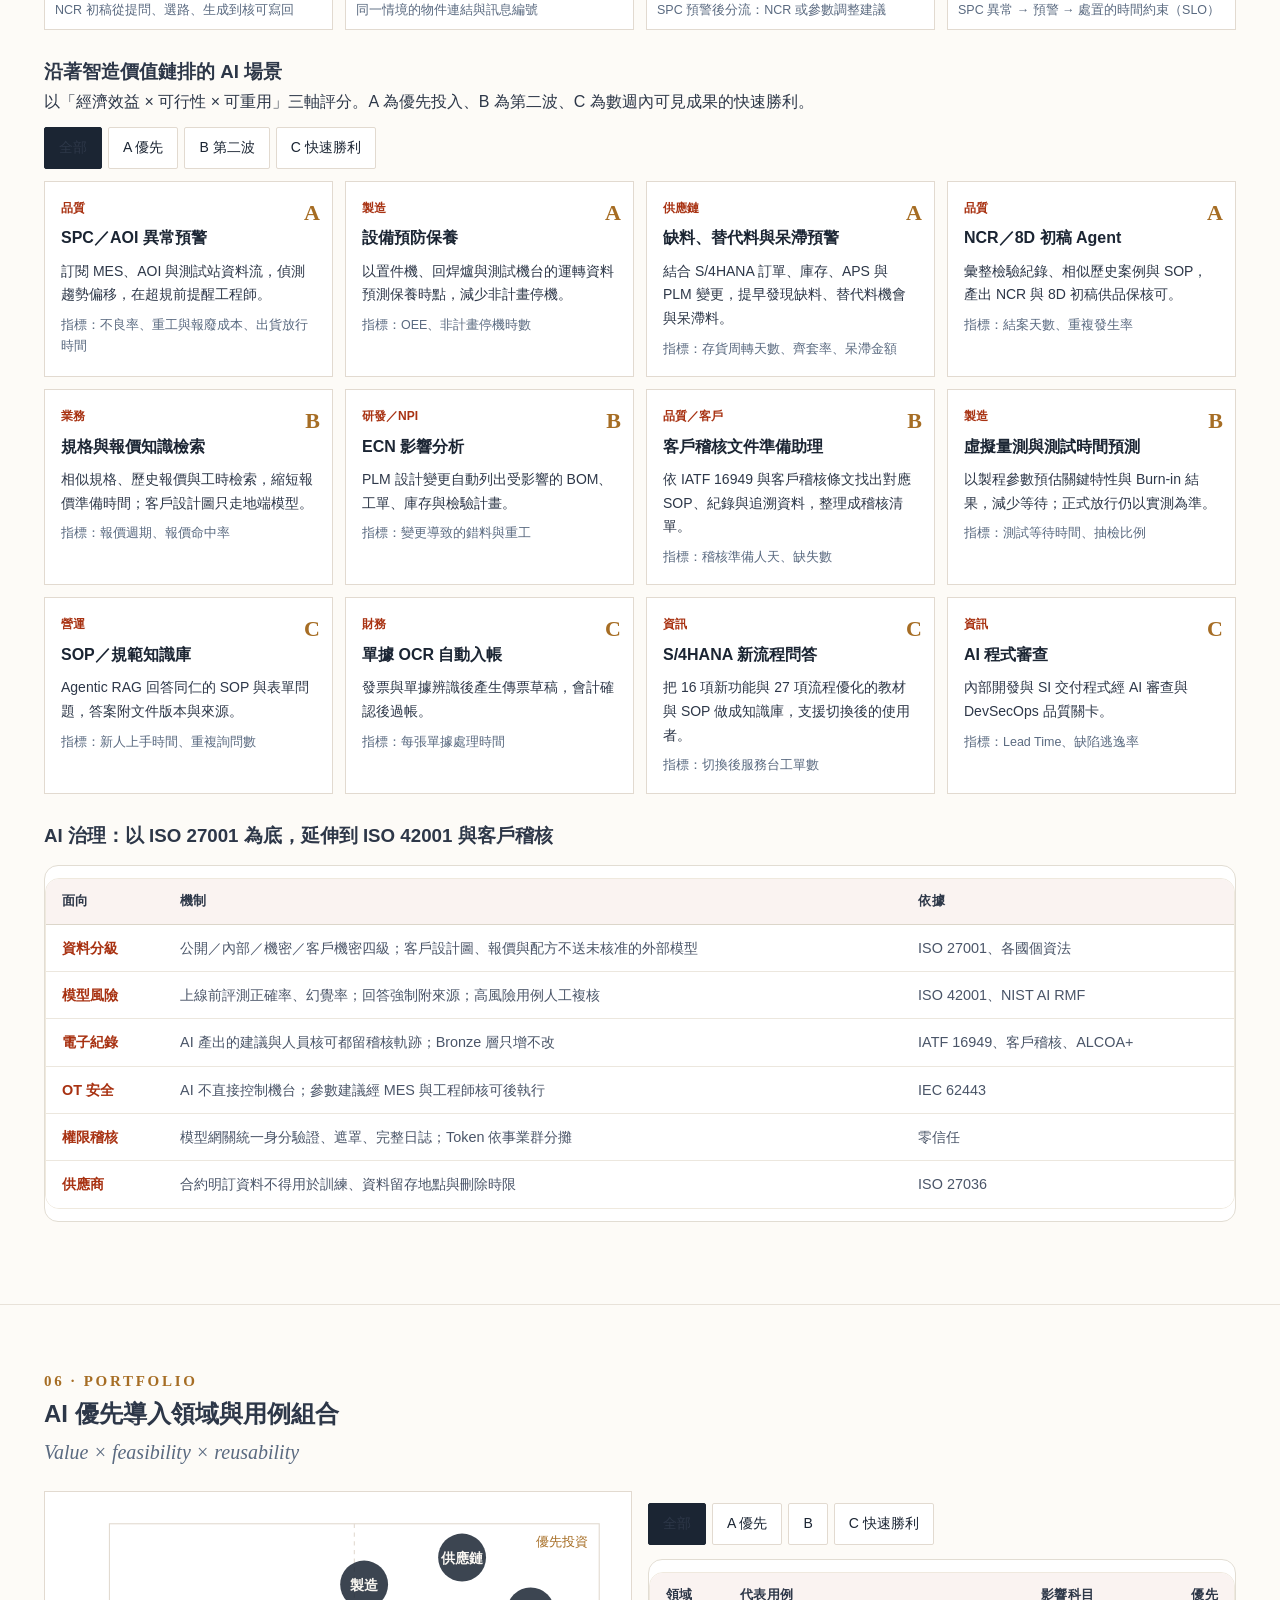
==== commit f044a2e6: "fix(layout): restore desktop multi-column media queries and upgrade #docs to balanced 2+3 Bento shel" ====
--- a/index.html
+++ b/index.html
@@ -3552,20 +3552,145 @@
 .codes {display:grid;grid-template-columns:repeat(4,1fr);gap:8px}
 .codes div {border:1px solid var(--line);padding:8px 10px;background:var(--card);font-size:13px}
 .codes b {color:var(--green);display:block}
-.kpi .v {font-size:30px}
-.hero,.grid2,.grid3,.stack,.phase {grid-template-columns:1fr}
-.kpis {grid-template-columns:repeat(2,1fr)}
-.codes {grid-template-columns:1fr 1fr}
-.comp {grid-template-columns:1fr 50px}
-.comp .bar {grid-column:1/-1;order:3}
-.duty {grid-template-columns:1fr}
-.duty .num {font-size:44px}
-.duty dl {grid-template-columns:1fr}
+@media (max-width: 860px) {
+  .kpi .v {font-size:30px}
+  .hero,.grid2,.grid3,.stack,.phase {grid-template-columns:1fr}
+  .kpis {grid-template-columns:repeat(2,1fr)}
+  .codes {grid-template-columns:1fr 1fr}
+  .comp {grid-template-columns:1fr 50px}
+  .comp .bar {grid-column:1/-1;order:3}
+  .duty {grid-template-columns:1fr}
+  .duty .num {font-size:44px}
+  .duty dl {grid-template-columns:1fr}
+}
 .viewer .wm2 {position:absolute;inset:0;pointer-events:none;background-image:url("data:image/svg+xml;utf8,%3Csvg xmlns='http://www.w3.org/2000/svg' width='420' height='260'%3E%3Ctext x='210' y='140' text-anchor='middle' font-family='Georgia,serif' font-size='22' font-weight='700' fill='%23C8A96A' fill-opacity='0.30' transform='rotate(-28 210 130)'%3EHoward Liao Ph.D.%3C/text%3E%3C/svg%3E");background-repeat:repeat}
-.doc {display:flex;flex-direction:column;gap:6px;text-align:left;background:var(--card);border:1px solid var(--line);padding:14px;cursor:pointer;font:inherit;color:var(--ink)}
-.doc img {width:100%;height:220px;object-fit:contain;background:var(--alt);border:1px solid var(--label);pointer-events:none;user-select:none}
-.docw {display:flex;flex-direction:column;gap:8px}
-.doc:hover {border-color:var(--gold)}
+/* #docs: Balanced 2+3 Bento Executive Document Shelf (Zero Empty Slots) */
+#docs .grid3 {
+  display:grid;
+  grid-template-columns:repeat(6, 1fr);
+  gap:20px;
+  margin-top:20px;
+  align-items:stretch;
+}
+#docs .docw {
+  grid-column:span 2;
+  display:flex;
+  flex-direction:column;
+  justify-content:space-between;
+  background:var(--card);
+  border:1px solid var(--line);
+  border-radius:16px;
+  padding:16px;
+  gap:14px;
+  box-shadow:0 4px 16px rgba(15, 23, 42, 0.05);
+  transition:transform .24s ease, border-color .24s ease, box-shadow .24s ease;
+}
+#docs .docw:nth-child(-n+2) {
+  grid-column:span 3;
+}
+#docs .docw:hover {
+  transform:translateY(-4px);
+  border-color:var(--gold);
+  box-shadow:0 14px 30px rgba(15, 23, 42, 0.11);
+}
+.doc {
+  display:flex;
+  flex-direction:column;
+  gap:10px;
+  text-align:left;
+  background:transparent;
+  border:none;
+  padding:0;
+  cursor:pointer;
+  font:inherit;
+  color:var(--ink);
+  flex:1;
+}
+#docs .docw:nth-child(-n+2) .doc {
+  display:grid;
+  grid-template-columns:210px 1fr;
+  grid-template-rows:auto 1fr;
+  column-gap:18px;
+  row-gap:8px;
+  align-content:start;
+}
+#docs .docw:nth-child(-n+2) .doc img {
+  grid-row:1 / span 2;
+  height:180px;
+}
+.doc img {
+  width:100%;
+  height:188px;
+  object-fit:contain;
+  background:linear-gradient(145deg, var(--alt), var(--label));
+  border:1px solid var(--line);
+  border-radius:10px;
+  padding:10px;
+  box-sizing:border-box;
+  pointer-events:none;
+  user-select:none;
+  transition:transform .24s ease;
+}
+#docs .docw:hover .doc img {
+  transform:scale(1.02);
+}
+.doc b {
+  font-size:17px;
+  font-weight:700;
+  color:var(--ink);
+  line-height:1.35;
+}
+.doc .mute {
+  font-size:13.5px;
+  line-height:1.6;
+  color:var(--mute);
+}
+#docs .docw .btn.p.dl {
+  display:inline-flex;
+  align-items:center;
+  justify-content:center;
+  gap:8px;
+  width:100%;
+  padding:10px 16px;
+  border-radius:10px;
+  background:var(--green);
+  color:#FFFFFF !important;
+  border:1px solid var(--green);
+  font-size:14px;
+  font-weight:700;
+  text-decoration:none;
+  letter-spacing:.04em;
+  box-sizing:border-box;
+  transition:opacity .2s ease, transform .2s ease, background .2s ease, border-color .2s ease;
+}
+[data-theme="obsidian"] #docs .docw .btn.p.dl,
+[data-theme="klimt"] #docs .docw .btn.p.dl,
+[data-theme="ninagawa"] #docs .docw .btn.p.dl {
+  background:var(--gold);
+  border-color:var(--gold);
+  color:#0B1120 !important;
+}
+#docs .docw .btn.p.dl::before {
+  content:"↓";
+  font-weight:700;
+}
+#docs .docw .btn.p.dl:hover {
+  background:var(--gold);
+  border-color:var(--gold);
+  color:#fff;
+  transform:translateY(-1px);
+}
+@media (max-width: 960px) {
+  #docs .grid3 {grid-template-columns:repeat(2, 1fr);gap:16px}
+  #docs .docw, #docs .docw:nth-child(-n+2) {grid-column:span 1}
+  #docs .docw:nth-child(-n+2) .doc {display:flex;flex-direction:column}
+  #docs .docw:nth-child(-n+2) .doc img {height:188px}
+  #docs .docw:last-child:nth-child(odd) {grid-column:span 2}
+}
+@media (max-width: 600px) {
+  #docs .grid3 {grid-template-columns:1fr;gap:14px}
+  #docs .docw, #docs .docw:nth-child(-n+2), #docs .docw:last-child:nth-child(odd) {grid-column:span 1}
+}
 .viewer {position:fixed;inset:0;z-index:50;background:#1C211E;display:flex;flex-direction:column}
 .viewer[hidden] {display:none}
 .vbar {display:flex;align-items:center;gap:14px;padding:12px 16px;color:#FAF7F2}
@@ -3575,8 +3700,10 @@
 .vimg {position:relative;max-width:100%;max-height:100%;display:flex}
 .vimg img {max-width:min(1400px,calc(100vw - 120px));max-height:calc(100vh - 90px);object-fit:contain;user-select:none;-webkit-user-drag:none;-webkit-touch-callout:none;background:#FAF7F2}
 .vnav {background:transparent;border:1px solid #6B6459;color:#FAF7F2;font-size:30px;width:44px;height:64px;cursor:pointer}
-.vimg img {max-width:calc(100vw - 20px)}
-.vnav {position:absolute;bottom:18px;width:52px;height:44px}
+@media (max-width: 860px) {
+  .vimg img {max-width:calc(100vw - 20px)}
+  .vnav {position:absolute;bottom:18px;width:52px;height:44px}
+}
 .pf-stats {display:flex;gap:28px;flex-wrap:wrap;margin:10px 0 22px}
 .pf-stats b {font-family:"Cormorant Garamond",serif;font-size:40px;color:var(--green);line-height:1;display:block}
 .pf-stats span {font-size:13px;color:var(--mute)}
